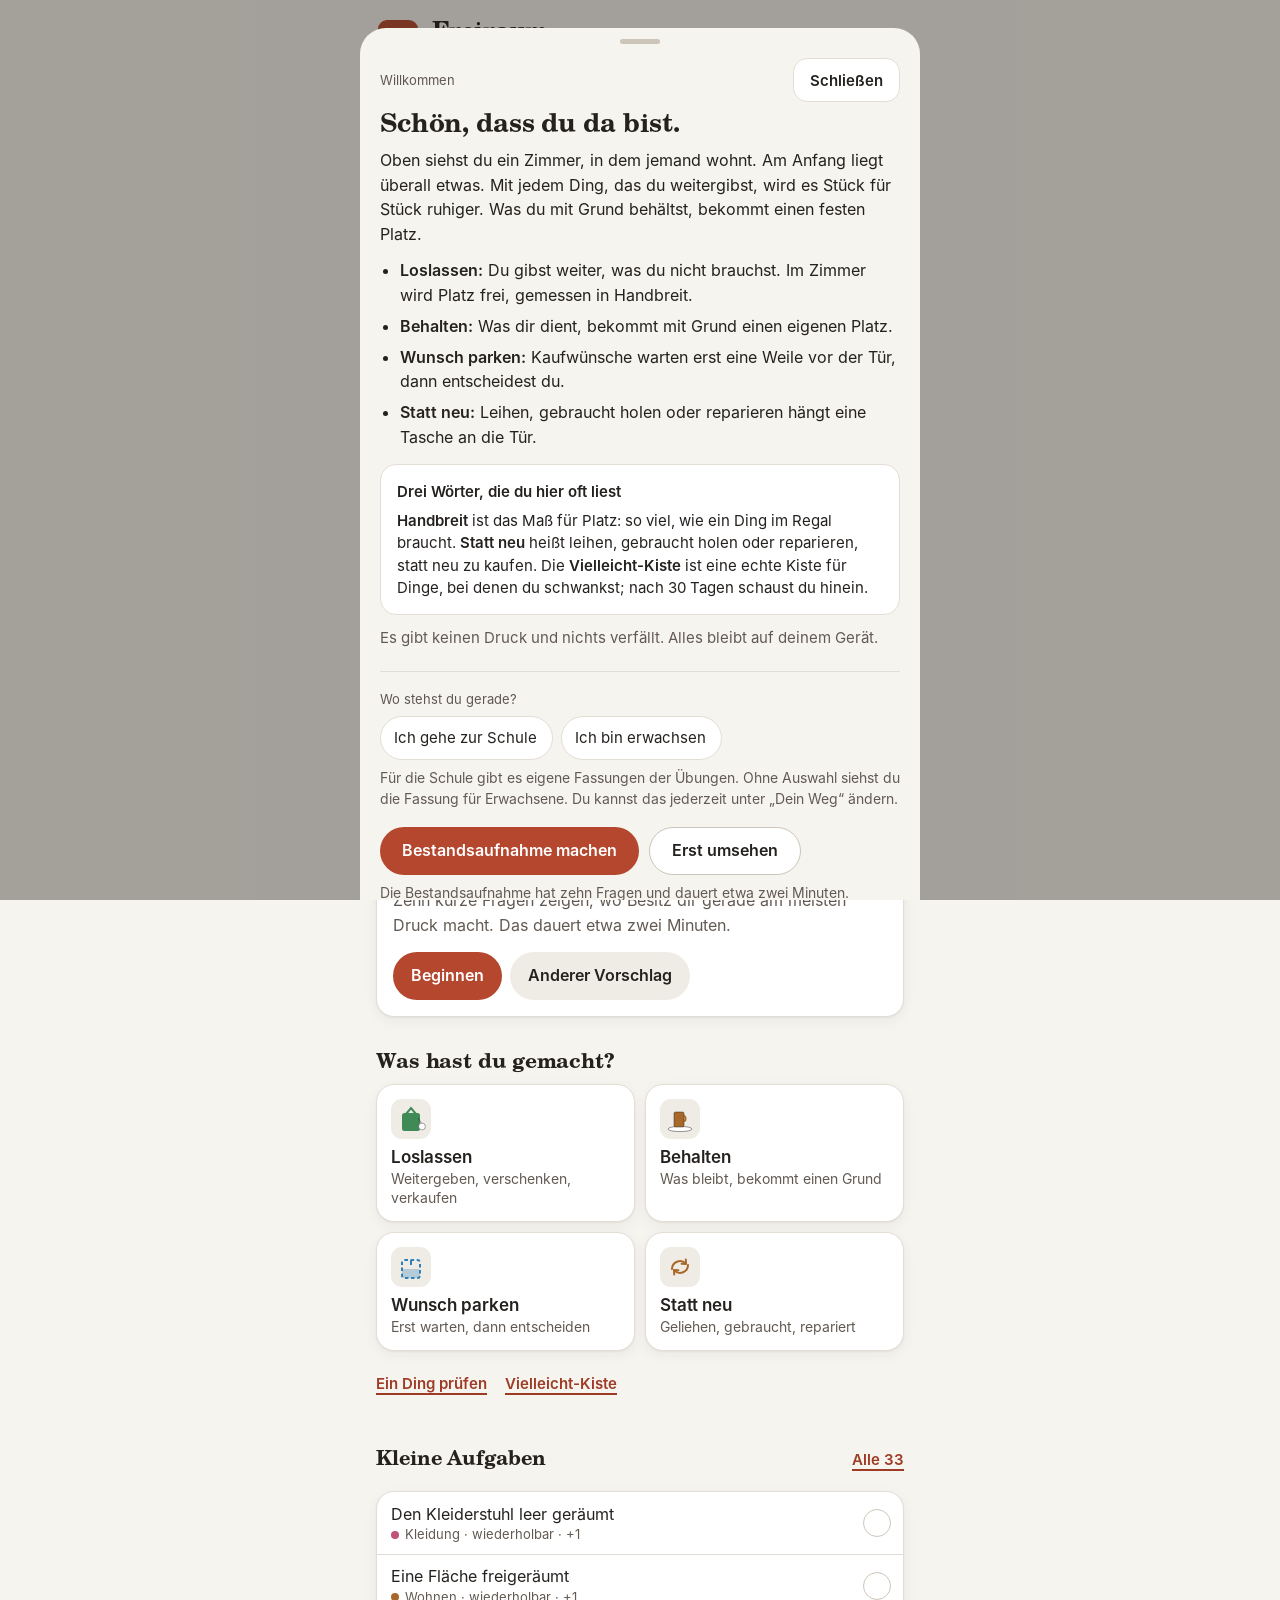
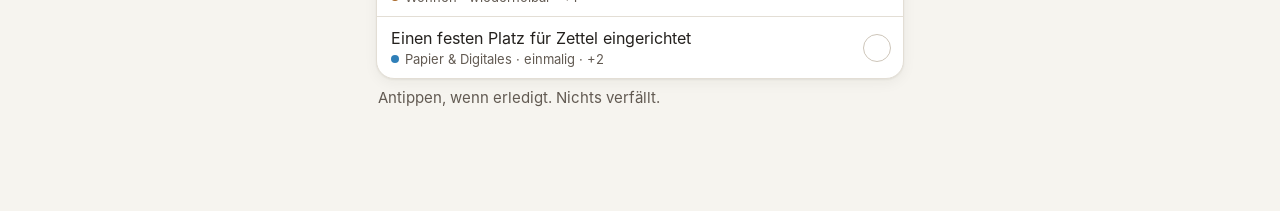
==== index.html @ 57ff7620 "Antippbare Stellen im Zimmer mit konkretem Schritt; ehrlichere Meldungen Datenlage geprüft (Gamifica" ====
<!doctype html>
<html lang="de">
<head>
<meta charset="utf-8">
<meta name="viewport" content="width=device-width,initial-scale=1,viewport-fit=cover">
<title>Freiraum – Entscheiden, was bleibt</title>
<meta name="description" content="Entscheiden, was bleibt: Freiraum hilft Stück für Stück beim Loslassen, Warten und bewussten Behalten. Mit Wissen aus der Forschung, ohne Konto, alles bleibt auf deinem Gerät.">
<meta name="author" content="Carlo Maximilian Engeländer">
<meta name="copyright" content="© Carlo Maximilian Engeländer. Alle Rechte vorbehalten.">
<meta name="theme-color" media="(prefers-color-scheme: light)" content="#F6F4EF">
<meta name="theme-color" media="(prefers-color-scheme: dark)" content="#24201F">
<meta name="apple-mobile-web-app-capable" content="yes">
<meta name="mobile-web-app-capable" content="yes">
<meta name="apple-mobile-web-app-status-bar-style" content="default">
<meta name="apple-mobile-web-app-title" content="Freiraum">
<link rel="manifest" href="manifest.json">
<link rel="icon" href="icon-192.png">
<link rel="apple-touch-icon" href="apple-touch-icon.png">
<meta property="og:title" content="Freiraum">
<meta property="og:description" content="Entscheiden, was bleibt: Freiraum hilft Stück für Stück beim Loslassen, Warten und bewussten Behalten. Mit Wissen aus der Forschung, ohne Konto, alles bleibt auf deinem Gerät.">
<meta property="og:image" content="icon-512.png">
<meta property="og:type" content="website">
</head>
<body>
<style>@font-face{font-family:'TeX Gyre Schola';src:url([data-uri]) format('woff');font-style:normal;font-weight:700;font-display:swap}
@font-face{font-family:'Inter';src:url([data-uri]) format('woff');font-style:normal;font-weight:400;font-display:swap}
@font-face{font-family:'Inter';src:url([data-uri]) format('woff');font-style:normal;font-weight:600;font-display:swap}
/* ===== Freiraum: Gestaltungssystem „Das Zimmer“ =====
   Warmer, heller Grund wie Papier. Eine einzige Leitfarbe: Ziegel. Gelb ist nur Licht.
   Schola (Schulbuch-Antiqua) für Name und Überschriften, Inter für alles andere.
   Dunkel ist ein Abend in warmem Graphit, klar und nicht trüb. */
:root{
  --bg:#F6F4EF; --surface:#FFFFFF; --surface2:#EFECE5; --wall:#EFE9DF;
  --ink:#24211E; --muted:#625A52; --faint:#5F574F; --line:#E3DED5; --line2:#CDC5B9;
  --primary:#B4472E; --on-primary:#FFFFFF; --sel:#F8E8E1; --brand-ink:#9E3B25;
  --sun:#F7C548; --sun-soft:#FBF0D2; --sun-ink:#5C4200;
  --done:#E4F0E6; --done-ink:#245C3A;
  --c-kl:#C2507A; --c-wo:#A8682A; --c-pa:#2F7FB8; --c-er:#7C5BC2; --c-ko:#3F8A57;
  --logo-a:#FFF4E6; --logo-b:#F7C548;
  --ok:#245C3A; --err:#A3231B; --scrim:rgba(30,24,20,.38); --err-soft:#FBE9E7; --toast:#24211E; --on-toast:#F6F4EF;
  --shadow:0 1px 2px rgba(40,30,20,.06),0 4px 14px rgba(40,30,20,.05);
  --r-s:12px; --r-m:18px; --r-l:26px;
  --f-head:"TeX Gyre Schola",Georgia,"Times New Roman",serif;
  --f-ui:"Inter",system-ui,-apple-system,"Segoe UI",sans-serif;
  --safe-b:env(safe-area-inset-bottom,0px); --safe-t:env(safe-area-inset-top,0px);
  color-scheme:light;
}
@media (prefers-color-scheme: dark){ :root:not([data-theme="light"]){
  --bg:#24201F; --surface:#2F2A28; --surface2:#3A3431; --wall:#3B3431;
  --ink:#F3EDE4; --muted:#BDB2A6; --faint:#B5AA9E; --line:#433C38; --line2:#5C534D;
  --primary:#E8826A; --on-primary:#24201F; --sel:#4A322B; --brand-ink:#F2A08A;
  --sun:#F2C463; --sun-soft:#463C27; --sun-ink:#FFE2A8;
  --done:#2E4636; --done-ink:#C2EDD0;
  --c-kl:#EE8BAE; --c-wo:#E0A262; --c-pa:#79B6E6; --c-er:#B39AF0; --c-ko:#7CC38F;
  --ok:#A3E0B8; --err:#FFA59B; --err-soft:#4A3230; --scrim:rgba(0,0,0,.5); --toast:#F3EDE4; --on-toast:#24201F;
  --shadow:0 1px 2px rgba(0,0,0,.25);
  color-scheme:dark;
}}
:root[data-theme="dark"]{
  --bg:#24201F; --surface:#2F2A28; --surface2:#3A3431; --wall:#3B3431;
  --ink:#F3EDE4; --muted:#BDB2A6; --faint:#B5AA9E; --line:#433C38; --line2:#5C534D;
  --primary:#E8826A; --on-primary:#24201F; --sel:#4A322B; --brand-ink:#F2A08A;
  --sun:#F2C463; --sun-soft:#463C27; --sun-ink:#FFE2A8;
  --done:#2E4636; --done-ink:#C2EDD0;
  --c-kl:#EE8BAE; --c-wo:#E0A262; --c-pa:#79B6E6; --c-er:#B39AF0; --c-ko:#7CC38F;
  --ok:#A3E0B8; --err:#FFA59B; --err-soft:#4A3230; --scrim:rgba(0,0,0,.5); --toast:#F3EDE4; --on-toast:#24201F;
  --shadow:0 1px 2px rgba(0,0,0,.25);
  color-scheme:dark;
}
*{box-sizing:border-box}
html{background:var(--bg);-webkit-text-size-adjust:100%;text-size-adjust:100%}
body{margin:0;color:var(--ink);font:400 16px/1.55 var(--f-ui);background:var(--bg);min-height:100vh;
  -webkit-font-smoothing:antialiased;-webkit-tap-highlight-color:transparent}
button,input,textarea,select{font:inherit;color:inherit}
button{background:none;border:0;padding:0;cursor:pointer;text-align:inherit}
a{color:inherit}
:focus-visible{outline:2px solid var(--primary);outline-offset:3px;border-radius:6px}
.sr{position:absolute;width:1px;height:1px;overflow:hidden;clip:rect(0 0 0 0);white-space:nowrap}
#app{max-width:560px;margin:0 auto;padding:calc(var(--safe-t) + 10px) 16px calc(100px + var(--safe-b));overflow-x:clip}

/* Kopf */
.top{display:flex;align-items:center;gap:12px;min-height:60px}
.logo{width:44px;height:44px;display:grid;place-items:center;border-radius:12px;flex:none}
.logo svg{width:40px;height:40px;overflow:visible}
.logo .lg-bg{fill:var(--primary)}
:root[data-dark="1"] .logo .lg-bg{fill:#B4472E}
.logo .lg-a{fill:var(--logo-a)}
.logo .lg-b{fill:var(--logo-b)}
.logo .lg-lean{transform-origin:362px 380px;transform-box:view-box}
.logo.spin .lg-lean{animation:lean .9s cubic-bezier(.2,.8,.2,1)}
@keyframes lean{0%{transform:rotate(14deg)}55%{transform:rotate(-3deg)}100%{transform:none}}
.brand{display:flex;flex-direction:column;line-height:1.1;min-width:0;flex:1}
.wm{font:700 24px/1.05 var(--f-head);letter-spacing:-.01em}
.sub{font:400 14px/1.25 var(--f-ui);color:var(--muted);margin-top:3px}
.ibtn{width:44px;height:44px;display:grid;place-items:center;border-radius:22px;flex:none;color:var(--muted)}
.ibtn svg{width:22px;height:22px;fill:none;stroke:currentColor;stroke-width:1.8;stroke-linecap:round;stroke-linejoin:round}
.ibtn:active{background:var(--surface2)}

/* Reiter */
.tabs{position:fixed;left:50%;transform:translateX(-50%);bottom:0;width:100%;max-width:560px;z-index:20;
  display:grid;grid-template-columns:repeat(4,1fr);padding:6px 10px calc(8px + var(--safe-b));
  background:color-mix(in srgb,var(--bg) 96%,transparent);border-top:1px solid var(--line);
  -webkit-backdrop-filter:blur(14px);backdrop-filter:blur(14px)}
.tab{display:flex;flex-direction:column;align-items:center;gap:3px;padding:6px 0 6px;min-height:54px;border-radius:14px;color:var(--muted);font:400 12px/1.2 var(--f-ui)}
.tab svg{width:24px;height:24px;fill:none;stroke:currentColor;stroke-width:1.7;stroke-linecap:round;stroke-linejoin:round}
.tab svg .f{fill:none;stroke:none}
.tab[aria-current="page"]{color:var(--brand-ink);font-weight:600}
.tab[aria-current="page"] svg .f{fill:var(--sun-soft)}
.tab:active{background:var(--surface2)}
.tabdot{display:none}

/* Typografie */
h1,h2,h3{font-family:var(--f-head);font-weight:700;margin:0;letter-spacing:-.005em}
h2{font-size:24px;line-height:1.2}
h3{font-size:19px;line-height:1.25}
p{margin:0 0 .7em}
b,strong{font-weight:600}
.lead{font-size:18px}
.meta{font:400 13px/1.4 var(--f-ui);color:var(--faint)}
.tab-h{margin-top:12px}
.muted{color:var(--muted)}
.small{font-size:15px;line-height:1.5}
.ui{font-family:var(--f-ui)}
.sec{margin:32px 0 0}
.sec>h2{margin-bottom:12px;font-size:20px}
.sec-h{display:flex;align-items:baseline;justify-content:space-between;gap:12px;margin-bottom:10px}
.sec-h h2{font-size:20px}
.sep{height:1px;border:0;background:var(--line);margin:22px 0 18px}

/* Hauptbild */
.stage{position:relative;margin:6px 0 0;border-radius:20px;overflow:hidden;background:var(--wall)}
.stage canvas{display:block;width:100%;touch-action:manipulation}
.stage .img-hit{position:absolute;inset:0;border-radius:0}
.ding-hit{position:absolute;transform:translate(-50%,-50%);border-radius:50%}
.ding-hit:focus-visible{outline:2px solid var(--primary);outline-offset:-2px}
.zone-hit{position:absolute;width:44px;height:44px;transform:translate(-50%,-50%);border-radius:50%;-webkit-tap-highlight-color:transparent}
.zone-hit:focus-visible{outline:2px dashed var(--primary);outline-offset:-2px}
.zone-hit:active{background:rgba(180,71,46,.12)}
.zone-hit.zeig::after{content:"";position:absolute;inset:9px;border-radius:50%;border:2px dashed var(--primary);background:rgba(255,255,255,.28);pointer-events:none}
.box.zs{margin-top:10px;padding:10px 14px}
.zw{margin:8px 0 0}
.note.zb{margin-top:8px}
.opts.drei{display:grid;grid-template-columns:repeat(3,1fr);gap:6px;margin-top:8px}
.opts.drei .opt{min-height:52px;padding:6px 6px;justify-content:center;text-align:center;font-size:14.5px;line-height:1.2;hyphens:auto}
.opts.drei .opt span{width:100%;overflow-wrap:anywhere}
@media (max-width:360px){.opts.drei .opt{font-size:13.5px;padding:6px 4px}}
details.mehr{margin-top:6px;border-bottom:0}
details.mehr>summary{font-size:15px}
.zhint{position:absolute;right:8px;top:6px;margin:0;max-width:calc(100% - 24px);width:max-content;padding:4px 10px;border-radius:999px;background:var(--surface);color:var(--ink);font:500 12px/1.25 var(--f-ui);box-shadow:0 1px 4px rgba(0,0,0,.14);pointer-events:none;text-align:center}
.zliste{margin:4px 0 0}
.zliste>summary{min-height:44px}
.opts.drei{margin-top:10px}
canvas.zcrop{display:block;width:100%;height:100px;margin-top:10px;border-radius:14px;background:var(--wall)}
.legende{display:flex;gap:6px 16px;flex-wrap:wrap;margin:10px 2px 0;font:400 14px/1.35 var(--f-ui);color:var(--muted)}
.legende span{display:inline-flex;align-items:center;gap:6px}
.legende svg{width:16px;height:16px;flex:none}

/* Stufe */
.stufe{display:block;width:100%;margin:18px 0 0;text-align:left}
.stufe-kopf{display:flex;align-items:flex-end;gap:10px}
.stufe-n{flex:1;min-width:0}
.stufe-n small{display:block;font:400 13px/1.3 var(--f-ui);color:var(--muted);margin-bottom:2px}
.stufe-n b{display:block;font:700 23px/1.12 var(--f-head);letter-spacing:-.005em}
.weite{font:400 14px/1 var(--f-ui);color:var(--ink);background:var(--sun-soft);padding:9px 14px;border-radius:20px;display:inline-flex;align-items:baseline;gap:5px;white-space:nowrap}
.weite b{font:600 18px/1 var(--f-ui);font-variant-numeric:tabular-nums}
.raster{display:grid;grid-template-columns:repeat(10,1fr);gap:5px;margin:12px 0 0}
.raster i{height:8px;border-radius:4px;background:var(--line)}
.raster i.v{background:var(--primary)}
.raster i.j{background:linear-gradient(90deg,var(--primary) var(--p),var(--line) var(--p))}
.stufe-p{font-size:16px;line-height:1.45;color:var(--muted);margin:10px 0 0}
.stufe-p b{color:var(--ink)}

/* Nächster Schritt */
.next{margin:20px 0 0;padding:16px 16px 16px;border-radius:var(--r-m);background:var(--surface);border:1px solid var(--line);box-shadow:var(--shadow)}
.next-h{font:600 13px/1.35 var(--f-ui);color:var(--brand-ink);margin-bottom:6px;display:flex;align-items:center;gap:6px;letter-spacing:.2px}
.next-h .mark{width:14px;height:14px;flex:none}
.next h3{font-size:20px;line-height:1.22;margin-bottom:6px}
.next p{font-size:16px;color:var(--muted);margin-bottom:14px}
.next-b{display:flex;flex-wrap:wrap;gap:8px}
.next-b .btn{padding:0 18px}
.next-b .btn small{font-weight:400;font-size:15px;opacity:.9;margin-left:2px}

/* Handlungen */
.acts-h{font-size:21px;margin:30px 0 0}
.acts-h+.acts{margin-top:12px}
.acts{display:grid;grid-template-columns:1fr 1fr;gap:10px;margin-top:14px}
.tile{position:relative;overflow:hidden;min-height:118px;padding:14px 14px 13px;border-radius:var(--r-m);background:var(--surface);border:1px solid var(--line);box-shadow:var(--shadow);display:flex;flex-direction:column;align-items:flex-start;gap:8px;text-align:left}
.tile svg{width:40px;height:40px;flex:none}
.tile svg:not(.fx){padding:8px;border-radius:11px;background:var(--surface2);fill:none;stroke:var(--ink);stroke-width:1.6;stroke-linecap:round;stroke-linejoin:round}
.tile b{display:block;font:600 17px/1.2 var(--f-ui)}
.tile span{display:block;margin-top:3px;font:400 14px/1.35 var(--f-ui);color:var(--muted)}
.tile:active:not(.nopress){filter:brightness(.97)}
.links{display:flex;flex-wrap:wrap;gap:4px 18px;margin-top:10px}
.lnk{font:600 15px/1.3 var(--f-ui);color:var(--brand-ink);text-decoration:underline;text-decoration-thickness:1.5px;text-underline-offset:4px;min-height:44px;display:inline-flex;align-items:center}
.lnk:active{opacity:.6}

/* Karten und Zeilen */
.card{display:block;width:100%;position:relative;overflow:hidden;padding:16px 16px 14px;border-radius:var(--r-m);background:var(--surface);border:1px solid var(--line);box-shadow:var(--shadow)}
.card+.card{margin-top:10px}
.card .meta{display:flex;gap:8px;align-items:center;flex-wrap:wrap;margin-bottom:6px}
.card h3{font-size:18px}
.card p{margin:6px 0 0;color:var(--muted);font-size:16px}
.card:active:not(.nopress){filter:brightness(.97)}
.dot{width:9px;height:9px;border-radius:50%;display:inline-block;flex:none;background:var(--faint)}
.dot.kl{background:var(--c-kl)}.dot.wo{background:var(--c-wo)}.dot.pa{background:var(--c-pa)}.dot.er{background:var(--c-er)}.dot.ko{background:var(--c-ko)}
.list{border-top:1px solid var(--line)}
.row{display:flex;align-items:center;gap:12px;width:100%;min-height:56px;padding:10px 2px;border-bottom:1px solid var(--line);position:relative}
.row:active,.row.pressed{background:var(--surface2)}
.row .t{flex:1;min-width:0}
.row .t b{display:block;font:600 16px/1.35 var(--f-ui)}
.row .t span{display:block;font:400 13px/1.35 var(--f-ui);color:var(--faint);margin-top:2px}
.row .chev{width:16px;height:16px;flex:none;fill:none;stroke:var(--faint);stroke-width:1.6}
.row.read .t b{font-weight:400;color:var(--muted)}
.ev{display:inline-flex;gap:2px;align-items:center}
.ev i{width:6px;height:6px;border-radius:50%;border:1px solid var(--faint)}
.ev i.on{background:var(--faint)}
.tag{font:600 12px/1 var(--f-ui);padding:5px 8px;border-radius:7px;background:var(--surface2);color:var(--muted)}
.tag.myth{background:transparent;border:1px solid var(--line2)}

/* Knöpfe */
.btn{position:relative;overflow:hidden;display:inline-flex;align-items:center;justify-content:center;gap:6px;min-height:48px;padding:0 22px;border-radius:24px;
  font:600 16px/1.2 var(--f-ui);background:var(--primary);color:var(--on-primary)}
.btn.sec2{background:var(--surface);color:var(--ink);border:1.5px solid var(--line2)}
.btn.quiet{background:var(--surface2);color:var(--ink)}
.btn.wide{width:100%}
.btn:disabled{opacity:.4;cursor:default}
.btn:active:not(:disabled):not(.nopress){filter:brightness(.92)}
.btns{display:flex;flex-wrap:wrap;gap:10px;margin-top:18px}
.btns.fuss{position:sticky;bottom:calc(-28px - var(--safe-b));z-index:3;margin:20px -20px 0;padding:14px 20px calc(18px + var(--safe-b));background:linear-gradient(to bottom,transparent,var(--bg) 18px)}
.btns.fuss .btn{flex:1;min-height:52px;font-size:17px;border-radius:26px}
.rip{position:absolute;border-radius:50%;background:currentColor;opacity:.16;pointer-events:none;transform:scale(.2);animation:rip .6s ease-out forwards;z-index:1}
@keyframes rip{to{transform:scale(1);opacity:0}}

/* Auswahl: hell gefüllt, klare Kante in der Hauptfarbe */
.chips{display:flex;flex-wrap:wrap;gap:8px}
.chip{position:relative;overflow:hidden;min-height:44px;padding:0 15px 0 13px;border-radius:22px;border:1.5px solid var(--line);font:400 15px/1.2 var(--f-ui);display:inline-flex;align-items:center;gap:8px;background:var(--surface)}
.chip .dot{width:10px;height:10px}
.chip.on,.opt.on,.scale>button.on,.ans.on{border-color:var(--primary);box-shadow:inset 0 0 0 1px var(--primary);color:var(--ink);font-weight:600}
.chip.on::before,.opt.on::before,.scale>button.on::before,.ans.on::before{content:"";position:absolute;inset:0;border-radius:inherit;background:var(--sel);pointer-events:none}

.chipx{min-height:44px;padding:0 13px;border-radius:999px;font:400 14px/1.2 var(--f-ui);border:1.5px solid var(--line);background:var(--surface);display:inline-flex;align-items:center;gap:6px;position:relative}
.chipx.on{border-color:var(--primary);background:var(--sel);font-weight:600}
.chipx .dot{width:8px;height:8px}
.nowrap{white-space:nowrap;flex:none}
/* Fester Einstieg: 10 Minuten */
.zehn{display:flex;align-items:center;gap:12px;width:100%;min-height:56px;margin:14px 0 0;padding:8px 12px 8px 12px;border-radius:var(--r-m);background:var(--sun-soft);text-align:left}
.zehn svg:first-child{width:28px;height:28px;flex:none;fill:none;stroke:var(--sun-ink);stroke-width:1.7;stroke-linecap:round;stroke-linejoin:round}
.zehn span{flex:1;min-width:0}
.zehn b{display:block;font:600 16px/1.25 var(--f-ui);color:var(--ink)}
.zehn small{display:block;font:400 13px/1.3 var(--f-ui);color:var(--muted)}
.zehn .chev{width:16px;height:16px;flex:none;fill:none;stroke:var(--muted);stroke-width:1.6}
.zehn:active{filter:brightness(.96)}
/* Figurenwahl beim Behalten */
.mot-g{display:grid;grid-template-columns:repeat(auto-fill,minmax(70px,1fr));gap:6px}
.mot-b{position:relative;display:flex;flex-direction:column;align-items:center;gap:0;min-height:72px;padding:4px 2px 5px;border-radius:12px;border:1.5px solid var(--line);background:var(--surface);text-align:center}
.mot-b canvas{width:40px;height:40px;display:block}
.mot-b small{font:400 12px/1.15 var(--f-ui);color:var(--muted);-webkit-hyphens:manual;hyphens:manual;max-width:100%}
.mot-b.on{border-color:var(--primary);box-shadow:inset 0 0 0 1px var(--primary);background:var(--sel)}
.mot-b.on small{color:var(--ink);font-weight:600}
.mot-d summary{font-size:15px}
.chipx::after{content:"";position:absolute;inset:-3px 0}
.opts{display:flex;flex-direction:column;gap:8px}
.opt,.ans{position:relative;overflow:hidden;width:100%;min-height:52px;padding:12px 16px;border-radius:14px;border:1.5px solid var(--line);background:var(--surface);font:400 16px/1.35 var(--f-ui);display:flex;align-items:center;gap:10px;text-align:left}
.opt small{display:block;font-weight:400;font-size:13.5px;color:var(--muted);margin-top:2px}
.groesse{display:grid;grid-template-columns:repeat(4,minmax(0,1fr));gap:6px}
.groesse .opt{flex-direction:column;align-items:center;justify-content:center;gap:2px;min-height:78px;padding:8px 2px;text-align:center;color:var(--muted)}
.groesse .opt svg{width:30px;height:24px;flex:none}
.groesse .opt.on{color:var(--primary)}
.groesse .opt b{font:600 14px/1.2 var(--f-ui);color:var(--ink)}
.groesse .opt small{font-size:12px;line-height:1.2;margin:0;color:var(--muted)}
@media (max-width:359px){ .groesse{grid-template-columns:repeat(2,minmax(0,1fr))} .groesse .opt{min-height:70px} .groesse .opt small{font-size:13px} }
.wohin{display:grid;grid-template-columns:repeat(3,minmax(0,1fr));gap:6px}
.wohin .chip{flex-direction:column;justify-content:center;gap:3px;min-height:62px;border-radius:14px;padding:6px 4px;font-size:15px;font-weight:500}
.wohin .chip svg{width:22px;height:22px;fill:none;stroke:currentColor;stroke-width:1.6;stroke-linecap:round;stroke-linejoin:round;flex:none}
.note.hl{padding:10px 12px;border-radius:12px;background:var(--surface2);color:var(--ink)}
.uhr{display:flex;flex-direction:column;align-items:center;gap:6px;margin:16px 0 4px;padding:18px 12px;border-radius:var(--r-m);background:var(--surface);border:1px solid var(--line);text-align:center}
.uhr b{font:700 52px/1 var(--f-head);font-variant-numeric:tabular-nums;letter-spacing:.02em}
.uhr span{font-size:15px;color:var(--muted)}
.ans.ok{border-color:var(--ok);box-shadow:inset 0 0 0 1px var(--ok);color:var(--ink)}
.ans.ok::before{content:"";position:absolute;inset:0;border-radius:inherit;background:var(--done) !important;z-index:-1;pointer-events:none}
.ans.no{border-color:var(--err);box-shadow:inset 0 0 0 1px var(--err)}
.ans.no::before{background:var(--err-soft) !important}
.ans:disabled{cursor:default}
@property --fr{syntax:"<percentage>";inherits:false;initial-value:150%}
.fill-in::before{-webkit-mask:radial-gradient(circle at var(--fx,50%) var(--fy,50%),#000 var(--fr),transparent calc(var(--fr) + 1%));mask:radial-gradient(circle at var(--fx,50%) var(--fy,50%),#000 var(--fr),transparent calc(var(--fr) + 1%));animation:fillin .45s ease-out}
@keyframes fillin{from{--fr:0%}to{--fr:150%}}
.scale{display:flex;gap:6px}
.scale>button{position:relative;overflow:hidden;flex:1;min-height:48px;border-radius:14px;border:1.5px solid var(--line);background:var(--surface);font:600 16px/1 var(--f-ui);display:grid;place-items:center;text-align:center}
.scale-l{display:flex;justify-content:space-between;font:400 12.5px/1.3 var(--f-ui);color:var(--faint);margin-top:6px}
.shake{animation:shake .32s ease}
@keyframes shake{25%{transform:translateX(-4px)}50%{transform:translateX(4px)}75%{transform:translateX(-2px)}}
.nopress{filter:none !important}

/* Schalter */
.set{display:flex;align-items:center;justify-content:space-between;gap:14px;min-height:56px;border-bottom:1px solid var(--line);padding:8px 0}
.set b{font:600 16px/1.3 var(--f-ui)}
.set span{display:block;font:400 13px/1.35 var(--f-ui);color:var(--faint)}
/* Schalter: sichtbar 52×32, Tippfläche 56×44 */
.switch{position:relative;width:56px;height:44px;flex:none;background:none}
.switch::after{content:"";position:absolute;left:2px;top:6px;width:52px;height:32px;border-radius:999px;background:var(--line2);transition:background .2s}
.switch::before{content:"";position:absolute;z-index:1;left:5px;top:9px;width:26px;height:26px;border-radius:999px;background:#FFFFFF;box-shadow:0 1px 2px rgba(0,0,0,.25);transition:transform .22s,width .15s}
.switch[aria-checked="true"]::after{background:var(--primary)}
.switch[aria-checked="true"]::before{transform:translateX(20px)}
.switch:active::before{width:32px}
.switch[aria-checked="true"]:active::before{transform:translateX(14px)}

/* Felder */
.fld{display:block;margin:18px 0 0}
.fld>span{display:block;font:600 15px/1.3 var(--f-ui);color:var(--ink);margin-bottom:8px}
.inp{width:100%;min-height:52px;padding:13px 16px;border-radius:14px;border:1.5px solid var(--line);background:var(--surface);font:400 16px/1.4 var(--f-ui)}
.inp::placeholder{color:var(--muted)}
textarea.inp{min-height:84px;resize:vertical}
.inp:focus{outline:2px solid var(--primary);outline-offset:1px}
.note{font:400 14px/1.45 var(--f-ui);color:var(--muted);margin-top:8px}
.box{padding:14px 16px;border-radius:16px;background:var(--surface);border:1.5px solid var(--line);margin-top:14px}
.box b{font-family:var(--f-ui);font-weight:600;font-size:15px}

/* Blätter */
.layer{position:fixed;inset:0;z-index:40}
.layer[hidden]{display:none}
.scrim{position:absolute;inset:0;background:var(--scrim);animation:fade .25s}
.sheet{position:absolute;left:50%;bottom:0;width:100%;max-width:560px;max-height:calc(100% - 28px - var(--safe-t));transform:translateX(-50%);
  background:var(--bg);border-radius:var(--r-l) var(--r-l) 0 0;display:flex;flex-direction:column;animation:up .32s cubic-bezier(.2,.8,.2,1)}
.sheet.drag{transition:none}
.grip{height:26px;display:grid;place-items:center;flex:none;cursor:grab;touch-action:none}
.grip i{width:40px;height:5px;border-radius:3px;background:var(--line2)}
.sheet-in{overflow-y:auto;overscroll-behavior:contain;padding:4px 20px calc(28px + var(--safe-b));-webkit-overflow-scrolling:touch}
.sh-top{display:flex;justify-content:space-between;align-items:center;gap:10px;margin-bottom:6px}
.sh-close{min-height:44px;padding:0 16px;border-radius:14px;background:var(--surface);border:1.5px solid var(--line);font:600 15px/1 var(--f-ui);flex:none}
.sh-close:active{filter:brightness(.95)}
.sheet h2{margin:2px 0 10px;font-size:26px;line-height:1.15}
.prog{display:flex;gap:4px;margin:2px 0 14px}
.prog i{flex:1;height:4px;border-radius:2px;background:var(--line)}
.prog i.on{background:var(--primary)}
@keyframes up{from{transform:translate(-50%,100%)}}
@keyframes fade{from{opacity:0}}
.sheet.out{transform:translate(-50%,100%);transition:transform .25s ease-in}

/* Meldung */
.toast{position:fixed;left:50%;bottom:calc(84px + var(--safe-b));transform:translate(-50%,20px);z-index:60;width:calc(100% - 32px);max-width:528px;
  background:var(--toast);color:var(--on-toast);border-radius:16px;padding:6px 6px 6px 16px;display:flex;align-items:center;gap:10px;min-height:52px;
  font:400 15px/1.35 var(--f-ui);opacity:0;pointer-events:none;transition:opacity .2s,transform .2s}
.toast.show{opacity:1;transform:translate(-50%,0);pointer-events:auto}
.toast.up{bottom:auto;top:calc(10px + var(--safe-t));transform:translate(-50%,-20px)}
.toast.up.show{transform:translate(-50%,0)}
.toast .tx{flex:1}
.toast button{min-height:44px;padding:0 14px;border-radius:10px;font:600 15px/1 var(--f-ui);text-decoration:underline;text-underline-offset:3px}
.toast svg{width:20px;height:20px;flex:none;fill:none;stroke:var(--sun);stroke-width:2.4;stroke-linecap:round;stroke-linejoin:round}
:root[data-dark="1"] .toast svg{stroke:#2E6B42}
.toast svg path{stroke-dasharray:24;stroke-dashoffset:24;animation:draw .45s .1s ease-out forwards}
@keyframes draw{to{stroke-dashoffset:0}}

/* Bilanz */
.nums{display:grid;grid-template-columns:1fr 1fr;gap:10px}
.num{position:relative;overflow:hidden;padding:14px 14px 12px;border-radius:var(--r-m);background:var(--surface);border:1.5px solid var(--line);text-align:left;min-height:96px}
.num b{display:block;font:600 28px/1.1 var(--f-ui);font-variant-numeric:lining-nums tabular-nums}
.num b.gold{color:var(--sun-ink);display:inline-block;background:var(--sun-soft);padding:2px 10px 0;border-radius:10px}
.num span{display:block;font:400 13.5px/1.35 var(--f-ui);color:var(--muted);margin-top:6px}
.wege{display:grid;gap:2px}
.weg{display:grid;grid-template-columns:minmax(0,1fr) auto;align-items:center;gap:12px;min-height:52px;border-bottom:1px solid var(--line);padding:6px 0;width:100%}
.weg .st{display:flex;gap:5px}
.weg .st i{width:22px;height:10px;border-radius:3px;border:1.5px solid var(--line2)}
.weg .st i.on{background:var(--primary);border-color:var(--primary)}
.weg b{font:600 16px/1.3 var(--f-ui);display:flex;align-items:center;gap:8px}
.stufen li{display:flex;gap:12px;padding:10px 0;border-bottom:1px solid var(--line)}
.stufen{list-style:none;margin:0;padding:0}
.stufen li .w{font:600 13px/1.7 var(--f-ui);color:var(--faint);width:44px;flex:none;font-variant-numeric:tabular-nums}
.stufen li b{display:block;font:700 17px/1.3 var(--f-head)}
.stufen li span{display:block;font-size:15px;color:var(--muted)}
.stufen li.off b,.stufen li.off span{color:var(--faint)}
.stufen li.cur{background:var(--sun-soft);border-radius:14px;padding:10px 12px;margin:2px -12px;border-bottom-color:transparent}
.stufen li.cur .w{color:var(--sun-ink)}
.stufen li.cur b::after{content:" (jetzt)";font:600 13px var(--f-ui);color:var(--sun-ink)}
.legend{display:grid;gap:12px;margin-top:8px}
.legend div{display:flex;gap:12px;align-items:flex-start}
.legend svg{width:40px;height:40px;flex:none;border-radius:12px;background:var(--wall);border:1px solid var(--line)}
.legend p{margin:0;font-size:16px}
.empty{padding:18px 0;color:var(--muted)}
.src{font:400 13.5px/1.5 var(--f-ui);color:var(--muted);word-break:break-word}
.src a{color:var(--ink)}
blockquote{margin:12px 0;padding:2px 0 2px 14px;border-left:3px solid var(--primary)}
details{border-bottom:1px solid var(--line)}
summary{list-style:none;min-height:52px;display:flex;align-items:center;justify-content:space-between;gap:10px;cursor:pointer;font:600 16px/1.3 var(--f-ui)}
summary::-webkit-details-marker{display:none}
summary::after{content:"";width:9px;height:9px;border-right:1.6px solid var(--faint);border-bottom:1.6px solid var(--faint);transform:rotate(45deg) translateY(-3px);transition:transform .2s}
details[open] summary::after{transform:rotate(225deg)}
summary:active{opacity:.7}
.dn{padding:0 0 12px}
.qcount{font:600 14px/1 var(--f-ui);color:var(--faint)}
ol.steps{padding-left:22px;margin:8px 0}
ol.steps li{margin:4px 0}
.cmp{display:grid;grid-template-columns:1fr 1fr;gap:10px;margin-top:12px}
.cmp div{padding:12px;border-radius:14px;background:var(--surface);border:1.5px solid var(--line)}
.cmp b{display:block;font:600 22px/1.1 var(--f-ui)}
.cmp span{font:400 13px/1.3 var(--f-ui);color:var(--muted)}

/* Bewegung reduziert */
@media (prefers-reduced-motion: reduce){
  *,*::before,*::after{animation:none !important;transition:none !important}
}
label.hap{position:absolute;inset:0;z-index:6;touch-action:manipulation;border-radius:inherit;-webkit-tap-highlight-color:transparent}
label.hap>input{position:absolute;width:1px;height:1px;opacity:0;pointer-events:none;margin:0}
:disabled>label.hap{display:none}

#sh-t:focus{outline:none}

ul.steps{padding-left:20px;margin:8px 0}
ul.steps li{margin:6px 0}
.stat{width:26px;height:26px;border-radius:8px;border:1.5px solid var(--line2);display:grid;place-items:center;flex:none;font:600 13px/1 var(--f-ui);color:var(--faint);margin-top:2px}
.stat.on{background:var(--done-ink);border-color:var(--done-ink);color:var(--done)}
.lnk.inl{display:inline;min-height:0;position:relative}
.lnk.inl::after{content:"";position:absolute;inset:-12px -4px}
.filebtn{cursor:pointer}
.sub-tab .sub{display:none}
.sub-tab .top{min-height:52px}
.num b small{font:400 15px/1 var(--f-ui);color:var(--muted)}
.chip,.opt,.ans,.scale>button{isolation:isolate}
.chip.on::before,.opt.on::before,.scale>button.on::before,.ans.on::before{z-index:-1}

/* Kleine Aufgaben: Liste mit Häkchen rechts */
.aufg-list{background:var(--surface);border:1px solid var(--line);border-radius:var(--r-m);box-shadow:var(--shadow);overflow:hidden}
.aufg{position:relative;overflow:hidden;width:100%;min-height:62px;padding:9px 12px 9px 14px;display:flex;align-items:center;gap:12px;text-align:left;border-top:1px solid var(--line)}
.aufg:first-child{border-top:0}
.aufg-tx{flex:1;min-width:0;display:flex;flex-direction:column;gap:2px}
.aufg-t{font:500 16px/1.3 var(--f-ui);-webkit-hyphens:auto;hyphens:auto;overflow-wrap:break-word}
.aufg-m{font:400 13px/1.3 var(--f-ui);color:var(--muted);display:flex;align-items:center;gap:6px}
.aufg-m .dot{width:8px;height:8px}
.aufg-ok{width:28px;height:28px;border-radius:14px;border:1.5px solid var(--line2);display:grid;place-items:center;flex:none}
.aufg-ok svg{width:15px;height:15px;fill:none;stroke:var(--done);stroke-width:2.6;stroke-linecap:round;stroke-linejoin:round;opacity:0}
.aufg.done{background:var(--done)}
.aufg.done .aufg-ok{background:var(--done-ink);border-color:var(--done-ink)}
.aufg.done .aufg-ok svg{opacity:1}
.aufg.done .aufg-m{color:var(--done-ink)}
.aufg.stamp .aufg-ok svg path{stroke-dasharray:24;stroke-dashoffset:24;animation:draw .45s ease-out forwards}
.aufg.stamp{animation:stamp .5s ease-out}
@keyframes stamp{30%{transform:scale(.985)}}
.aufg:active:not(.nopress){filter:brightness(.97)}
.aufg-fuss{display:flex;align-items:center;justify-content:space-between;gap:10px;margin-top:6px}
.sec>h2{font-size:21px}
</style>
<div id="app">
  <header class="top">
    <button class="logo" id="logo" data-a="logo" aria-label="Zum Zimmer">
      <svg viewBox="0 0 512 512" aria-hidden="true"><rect class="lg-bg" width="512" height="512" rx="116"/><g transform="translate(0 -18)"><rect class="lg-a" x="92" y="120" width="82" height="260" rx="12"/><rect class="lg-bg" x="92" y="246" width="82" height="16"/><rect class="lg-a" x="188" y="170" width="74" height="210" rx="12"/><rect class="lg-bg" x="188" y="320" width="74" height="14"/><g class="lg-lean"><g transform="translate(362 380) rotate(-27) translate(0 -190)"><rect class="lg-b" width="76" height="190" rx="12"/><rect class="lg-bg" y="120" width="76" height="14"/></g></g><rect class="lg-a" x="70" y="372" width="372" height="56" rx="14"/></g></svg>
    </button>
    <div class="brand">
      <span class="wm" id="wm">Freiraum</span>
      <span class="sub" id="sub">Entscheiden, was bleibt</span>
    </div>
    <button class="ibtn" data-a="open" data-v="mehr" aria-label="Mehr: Darstellung, Datensicherung, Teilen">
      <svg viewBox="0 0 24 24" aria-hidden="true"><circle cx="5.5" cy="12" r="1.3" fill="currentColor" stroke="none"/><circle cx="12" cy="12" r="1.3" fill="currentColor" stroke="none"/><circle cx="18.5" cy="12" r="1.3" fill="currentColor" stroke="none"/></svg>
    </button>
  </header>
  <main id="main" tabindex="-1"></main>
  <nav class="tabs" aria-label="Bereiche der App">
    <button class="tab" data-tab="home"><svg viewBox="0 0 24 24" aria-hidden="true"><path d="M3 20h18"/><rect class="f" x="5" y="6" width="4" height="14" rx="1"/><rect x="5" y="6" width="4" height="14" rx="1"/><rect x="12.5" y="7" width="3.6" height="13" rx="1" transform="rotate(-22 12.5 20)"/></svg><span>Zimmer</span></button>
    <button class="tab" data-tab="wissen"><svg viewBox="0 0 24 24" aria-hidden="true"><path class="f" d="M4 5.5C7 4.5 9.5 4.8 12 6.5v13c-2.5-1.7-5-2-8-1z"/><path d="M4 5.5C7 4.5 9.5 4.8 12 6.5c2.5-1.7 5-2 8-1v13c-3-1-5.5-.7-8 1-2.5-1.7-5-2-8-1z"/><path d="M12 6.5v13"/></svg><span>Wissen</span></button>
    <button class="tab" data-tab="ueben"><svg viewBox="0 0 24 24" aria-hidden="true"><rect class="f" x="4" y="4" width="16" height="16" rx="4"/><rect x="4" y="4" width="16" height="16" rx="4"/><path d="M8.5 12.5l2.5 2.5 4.5-5"/></svg><span>Üben</span></button>
    <button class="tab" data-tab="weg"><svg viewBox="0 0 24 24" aria-hidden="true"><path d="M6.2 16.8 8.8 14.2M11.5 13.6l1 .8M15.2 13.6l2.6-5.6"/><circle cx="5" cy="18" r="1.6"/><circle cx="10" cy="13" r="1.6"/><circle cx="14" cy="15" r="1.6"/><circle class="f" cx="19" cy="6" r="2.4"/><circle cx="19" cy="6" r="2.4"/></svg><span>Dein Weg</span></button>
    <i class="tabdot" aria-hidden="true"></i>
  </nav>
</div>
<div class="layer" id="layer" hidden>
  <div class="scrim" data-a="close"></div>
  <section class="sheet" id="sheet" role="dialog" aria-modal="true" aria-labelledby="sh-t">
    <div class="grip" id="grip" aria-hidden="true"><i></i></div>
    <div class="sheet-in" id="sheet-in"></div>
  </section>
</div>
<div class="toast" id="toast" role="status" aria-live="polite"></div>
<div class="sr" id="live" aria-live="polite"></div>
<script>
/* Freiraum – feste Kerndaten. ids ändern sich nie. */
const APPNAME="Freiraum";
const APPSUB="Entscheiden, was bleibt";

const AREAS=[
  {id:"kl",n:"Kleidung",lang:"Kleidung, Schuhe, Taschen"},
  {id:"wo",n:"Wohnen",lang:"Küche, Möbel, Geräte, Werkzeug, Hobby"},
  {id:"pa",n:"Papier & Digitales",lang:"Unterlagen, Bücher, Fotos, Dateien, Apps"},
  {id:"er",n:"Erinnerungen",lang:"Geschenke, Erbstücke, Sammlungen, Andenken"},
  {id:"ko",n:"Kaufen & Teilen",lang:"Wünsche, Einkäufe, Leihen, Erlebnisse"}
];
const AREA=Object.fromEntries(AREAS.map(a=>[a.id,a]));

/* Stufen: benannt nach dem, was im Bild frei wird. Name, Text und Bild sind deckungsgleich.
   Schwellen in Handbreit (Platz, den ein Ding im Regal braucht). */
const STUFEN=[
  {w:0,  n:"Alles da",           x:"Hier wohnt jemand, und alles liegt irgendwo: Tisch, Stuhl, Regal und Boden sind voll."},
  {w:3,  n:"Erste Lücke",        x:"Der Versandkarton und die Versandtüten sind weg."},
  {w:8,  n:"Boden in Sicht",     x:"Ganz vorn liegt nichts mehr, der Teppich ist wieder zu sehen. Weiter hinten steht noch einiges."},
  {w:16, n:"Stuhl frei",         x:"Auf dem Stuhl liegt keine Kleidung mehr, nur die Strickjacke hängt dort. Auch die Socke hängt nicht mehr an der Lampe."},
  {w:28, n:"Tischecke frei",     x:"Die linke Hälfte vom Tisch ist frei. Dort kann man wieder etwas abstellen."},
  {w:45, n:"Regal mit Lücken",   x:"Im Regal liegt nichts mehr quer, zwischen den Büchern sind Lücken. Auch am Boden wird es frei."},
  {w:70, n:"Wand ohne Zettel",   x:"Die losen Zettel sind ab. Das Bild und die Pinnwand bleiben."},
  {w:105,n:"Tisch frei",         x:"Auf dem Tisch stehen Laptop, Lampe, Tasse und was du behältst."},
  {w:150,n:"Boden frei",         x:"Am Boden und unter dem Tisch liegt nichts mehr. Das Licht fällt auf die Dielen."},
  {w:210,n:"Genug",              x:"Ein bewohntes Zimmer mit Platz dazwischen. Was hier steht, hat einen Grund."}
];
/* Ein Schritt im eigenen Zimmer je Stufe: was man jetzt tun kann (Titel, Text, Minuten) */
const SCHRITTE=[
  ["Den Versandkarton vorn","Pack aus, was noch drin ist, und bring den Karton zum Altpapier. Das ist der schnellste sichtbare Schritt.",5],
  ["Die Tüten am Boden","Leere zwei Tüten. Was du brauchst, bekommt einen Platz. Der Rest kommt in eine Tüte zum Weitergeben.",10],
  ["Den Stuhl leer räumen","Was du trägst, kommt in den Schrank oder in die Wäsche. Was du nicht mehr trägst, kommt in eine Tüte für später.",5],
  ["Eine Tischecke freiräumen","Nimm dir die linke Hälfte vom Tisch vor. Was du jeden Tag brauchst, bleibt. Alles andere bekommt einen Platz oder kommt in eine Tüte.",10],
  ["Ein Regalfach als Grenze","Wähle ein Fach. Stell zuerst die Bücher hinein, die du wirklich liest. Was nicht mehr passt, kommt in die Vielleicht-Kiste.",15],
  ["Fünf Zettel von der Wand","Lies jeden Zettel einmal. Erledigtes kommt weg, Wichtiges an die Pinnwand oder als Foto ins Handy.",5],
  ["Den Tisch ganz frei","Räum den Tisch leer und stell nur zurück, was du diese Woche benutzt hast.",15],
  ["Unter dem Tisch","Hol alles unter dem Tisch hervor und entscheide Stück für Stück: behalten, weitergeben, Vielleicht-Kiste.",15],
  ["Eine Ecke am Boden","Such dir eine Ecke, in der noch etwas steht. Zehn Minuten, dann hörst du auf.",10],
  ["Ein Platz für Neues","Wenn etwas Neues kommt: Wo soll es stehen? Hat es keinen Platz, lass es als Wunsch warten.",5]
];

/* Größen beim Loslassen in Handbreit. 5 („Etwas Großes“) gab es in der ersten Fassung, alte Einträge zählen weiter 5. */
const SIZES=[
  {v:1,n:"Ein Ding",x:"ein Buch, ein Pulli, eine Tasse"},
  {v:3,n:"Eine Tüte",x:"mehrere kleine Dinge"},
  {v:6,n:"Ein Karton",x:"eine volle Kiste"},
  {v:10,n:"Ein Möbel",x:"ein Möbel, ein Gerät, ein Fahrrad"}
];
const SIZE_ALT={5:"Etwas Großes"};
const WEGE=[
  {id:"ver",n:"Verschenkt",g:1},
  {id:"spe",n:"Gespendet",g:1},
  {id:"vk", n:"Verkauft",g:1},
  {id:"rec",n:"Recycelt",g:0},
  {id:"mue",n:"Entsorgt",g:0}
];
const WEG=Object.fromEntries(WEGE.map(w=>[w.id,w]));

/* Gründe, ein Ding bewusst zu behalten */
const GRUENDE=[
  {id:"oft",n:"Ich nutze es oft",x:"Ein Ding, das viel gebraucht wird, verdient seinen Platz. Was lange hält und oft benutzt wird, muss nicht neu gekauft werden."},
  {id:"kann",n:"Es macht mich fähig",x:"Werkzeuge, Instrumente und Sportsachen, mit denen du etwas selbst kannst, stärken Selbstständigkeit und Können.",imp:"i45"},
  {id:"sinn",n:"Es trägt Bedeutung",x:"Manche Dinge halten Erinnerungen und Beziehungen fest. Wenige davon können viel geben.",imp:"i33"},
  {id:"gut",n:"Es tut mir gut",x:"Manches freut dich immer wieder, wenn du es siehst oder benutzt. Das ist ein guter Grund."}
];
const GRUND=Object.fromEntries(GRUENDE.map(g=>[g.id,g]));
const MAXKEEP=12;

/* Wartezeiten für Wünsche */
const WAITS=[
  {d:7,n:"7 Tage",x:"für kleinere Dinge"},
  {d:30,n:"30 Tage",x:"die übliche Regel"},
  {d:90,n:"90 Tage",x:"für große Anschaffungen"}
];

/* Belegstufen */
const EV=[
  {n:"Denkanstoß",x:"Eine Idee oder Theorie. Sie ist plausibel, wurde aber nicht direkt geprüft."},
  {n:"Vorläufig",x:"Eine einzelne Studie, eine kleine Stichprobe oder Wiederholungen mit gemischtem Ergebnis."},
  {n:"Solide",x:"Mehrere Studien oder eine große, sorgfältige Studie zeigen dasselbe."},
  {n:"Gut belegt",x:"Metaanalysen oder viele unabhängige Wiederholungen kommen zum selben Ergebnis."}
];

/* Stationen je Bereich. Für Kaufen & Teilen gelten eigene Stationen. */
const STATIONEN={
  std:[
    {n:"Hingeschaut",x:"Du hast den Bereich in der Bestandsaufnahme eingeschätzt oder ein Ding daraus geprüft."},
    {n:"Losgelassen",x:"Du hast drei Dinge oder Tüten aus diesem Bereich weitergegeben. Bei Erinnerungen zählt auch jede bewusste Entscheidung, ob ein Stück bleibt."},
    {n:"Bewusst behalten",x:"Ein Ding aus diesem Bereich steht mit Grund in deinem Raum."},
    {n:"Geübt",x:"Du hast eine Übung aus diesem Bereich durchgezogen."},
    {n:"Nachgehalten",x:"Du hast eine Nachfrage beantwortet oder eine Vielleicht-Kiste aufgelöst."}
  ],
  ko:[
    {n:"Hingeschaut",x:"Du hast den Bereich in der Bestandsaufnahme eingeschätzt oder ein Ding geprüft."},
    {n:"Wunsch geparkt",x:"Du hast einen Kaufwunsch notiert und warten lassen."},
    {n:"Geteilt",x:"Du hast etwas geliehen, getauscht oder geteilt, statt es zu kaufen."},
    {n:"Geübt",x:"Du hast eine Übung aus diesem Bereich durchgezogen."},
    {n:"Gewartet",x:"Ein Wunsch hat seine volle Wartezeit bekommen, und du hast entschieden."}
  ]
};

/* Hilfe, wenn Loslassen oder Kaufen sehr schwer wird */
const HILFE=[
  {n:"Hausarztpraxis",x:"Ein guter erster Schritt. Sie kann an Psychotherapie oder Beratung weitervermitteln."},
  {n:"Suchtberatung",x:"Beratungsstellen helfen auch bei Kaufsucht, kostenlos und vertraulich. Adressen findest du über die Hausarztpraxis oder die Suchthilfe-Verzeichnisse der Länder."},
  {n:"Telefonseelsorge",x:"Wenn Sorgen zu groß werden: 0800 111 0 111, 0800 111 0 222 oder 116 123, kostenlos, rund um die Uhr.",tel:"08001110111"},
  {n:"Nummer gegen Kummer",x:"116 111 für Kinder und Jugendliche, kostenlos.",tel:"116111"},
  {n:"krisenchat.de",x:"Chat-Beratung für Menschen unter 25 Jahren, rund um die Uhr.",u:"https://krisenchat.de"},
  {n:"Schuldnerberatung",x:"Wenn Käufe zu Schulden geführt haben: Verbraucherzentralen und Wohlfahrtsverbände beraten kostenlos oder günstig."}
];

/* Zonen im Bild: antippbare Häufchen mit einem kleinen, konkreten Schritt.
   Ein Angebot, kein Befehl.
   Felder: id (wie in bild.js), n Name in der Liste, t Titel als Frage, x ein Schritt, min Minuten,
   wenn Wenn-dann-Vorschlag, cat Bereich, name Vorbelegung des Namens (die Menge wählt man selbst),
   imp passender Impuls, ueb passende Übung, regel = Erfahrungsregel aus der Aufräumszene (nicht untersucht),
   s Fassung für die Schule. */
const ZONEN=[
  {id:"regal",n:"Bücher und Ordner im Regal",t:"Welche Bücher und Ordner im Regal brauchst du noch?",cat:"pa",name:"Bücher",min:10,
   x:"Nimm fünf Bücher in die Hand. Für jedes ein Satz: gelesen und behalten, noch vor oder weitergeben.",
   wenn:"Wenn ich ein Buch zu Ende gelesen habe, frage ich, wer es als Nächstes lesen möchte.",imp:"i05",ueb:"u29"},
  {id:"regal-quer",n:"Bücher quer im Regal",t:"Was ist mit den Büchern, die quer im Regal liegen?",cat:"pa",name:"Bücher",min:5,
   x:"Nimm die quer liegenden Bücher heraus. Was du liest, kommt in die Reihe. Der Rest kommt auf einen Stapel zum Entscheiden.",
   wenn:"Wenn ein Buch keinen Platz in der Reihe hat, frage ich, ob es bleiben soll."},
  {id:"regal-kisten",n:"Dosen, Kisten und Deko im Regal",t:"Was steckt in den Dosen und Kisten im Regal?",cat:"wo",name:"Kleinkram aus Dosen",min:5,
   x:"Öffne eine einzige Dose oder Kiste. Was du kennst und nutzt, bleibt. Der Rest kommt auf einen Haufen zum Entscheiden.",
   wenn:"Wenn ich nicht weiß, wofür etwas ist, lege ich es in die Vielleicht-Kiste.",ueb:"u33"},
  {id:"regal-oben",n:"Kartons und Plüsch oben auf dem Regal",t:"Was liegt oben auf dem Regal?",cat:"er",name:"Sachen vom Regal oben",min:10,
   x:"Hol einen Karton herunter und schau hinein. Wenn du nicht mehr weißt, was drin ist, ist das schon eine Antwort.",
   wenn:"Wenn ein Karton seit einem Jahr zu ist, schaue ich einmal hinein, bevor er wieder hochkommt.",imp:"i33",
   s:"Hol einen Karton herunter und schau hinein. Entscheide nur über deine eigenen Sachen."},
  {id:"wand",n:"Zettel, Poster und Kalender an der Wand",t:"Welche Zettel an der Wand gelten noch?",cat:"pa",name:"Zettel",min:5,
   x:"Lies jeden Zettel einmal. Erledigtes kommt weg, Wichtiges an die Pinnwand oder als Foto ins Handy.",
   wenn:"Wenn ich einen neuen Zettel aufhänge, nehme ich einen alten ab.",regel:true,aufg:"a32"},
  {id:"pinnwand",n:"Fotos und Zettel an der Pinnwand",t:"Was hängt an der Pinnwand noch aus Gewohnheit?",cat:"er",name:"Fotos und Zettel",min:5,
   x:"Nimm drei Dinge ab. Lass hängen, was dich heute freut oder was du diese Woche brauchst.",
   wenn:"Wenn ein Foto mir viel bedeutet, bekommt es einen Rahmen oder ein Album.",imp:"i07"},
  {id:"fensterbank",n:"Flaschen und Kleinkram auf der Fensterbank",t:"Was steht auf der Fensterbank, das woanders hingehört?",cat:"wo",name:"Flaschen und Kleinkram",min:2,
   x:"Räum die Fensterbank in zwei Minuten leer und stell nur zurück, was du dort sehen willst.",
   wenn:"Wenn ich eine Flasche leer habe, bringe ich sie gleich mit raus."},
  {id:"tisch-papier",n:"Papierstapel, Briefe und Bücher auf dem Tisch",t:"Was liegt im Papierstapel auf dem Tisch?",cat:"pa",name:"Papier",min:10,
   x:"Nimm die obersten zehn Blätter. Drei Stapel: erledigen, ablegen, Altpapier.",
   wenn:"Wenn Post kommt, öffne ich sie gleich am Tisch und entscheide sofort.",aufg:"a15",ueb:"u11"},
  {id:"tisch-tassen",n:"Tassen, Teller und Dosen auf dem Tisch",t:"Wie viele Tassen stehen auf dem Tisch?",cat:"wo",name:"Geschirr",min:2,
   x:"Trag alles Geschirr in die Küche. Das dauert meist keine zwei Minuten.",
   wenn:"Wenn ich vom Tisch aufstehe, nehme ich mein Glas oder meine Tasse mit.",regel:true},
  {id:"tisch-kabel",n:"Kabel, Ladegeräte und Kleinkram auf dem Tisch",t:"Zu welchem Gerät gehört jedes Kabel?",cat:"wo",name:"Kabel und Ladegeräte",min:10,
   x:"Leg alle Kabel nebeneinander. Eins pro Gerät bleibt. Kabel ohne Gerät kommen zur Sammelstelle.",
   wenn:"Wenn ich ein neues Gerät bekomme, frage ich, ob ein altes Kabel noch passt.",imp:"i29"},
  {id:"stuhl",n:"Kleidung auf dem Stuhl und an der Lampe",t:"Was liegt auf dem Stuhl, und was davon trägst du?",cat:"kl",name:"Kleidung vom Stuhl",min:5,
   x:"Häng auf, was du trägst. Was in die Wäsche muss, kommt in den Korb. Was du nicht mehr trägst, kommt in eine Tüte.",
   wenn:"Wenn ich abends etwas ausziehe, hängt es auf oder kommt in den Korb, nicht auf den Stuhl.",aufg:"a31",imp:"i26"},
  {id:"unter-tisch",n:"Kartons und Kabel unter dem Tisch",t:"Was steht unter dem Tisch, das du vergessen hast?",cat:"wo",name:"Sachen unter dem Tisch",min:10,
   x:"Hol alles unter dem Tisch hervor und entscheide Stück für Stück: behalten, weitergeben oder Vielleicht-Kiste.",
   wenn:"Wenn ein Karton leer ist, falte ich ihn gleich zusammen."},
  {id:"waesche",n:"Wäschekorb",t:"Ist das im Wäschekorb Wäsche oder Aufbewahrung?",cat:"kl",name:"Kleidung aus dem Korb",min:5,
   x:"Sortier den Korb in drei Haufen: waschen, zurück in den Schrank, passt nicht mehr.",
   wenn:"Wenn etwas zweimal nicht passt, kommt es in die Tüte zum Weitergeben.",ueb:"u01"},
  {id:"boden-vorn",n:"Kartons und Tüten am Boden",t:"Was ist noch in den Kartons und Tüten am Boden?",cat:"ko",name:"Karton",min:5,
   x:"Pack einen Karton oder eine Tüte aus und bring die Verpackung zum Altpapier. Das ist der schnellste sichtbare Schritt.",
   wenn:"Wenn ein Paket kommt, packe ich es am selben Tag aus.",imp:"i23"},
  {id:"boden-kleidung",n:"Kleidung, Schuhe und Rucksack am Boden",t:"Wem gehören die Kleider und Schuhe am Boden?",cat:"kl",name:"Kleidung und Schuhe",min:5,
   x:"Heb alles auf, was am Boden liegt. Schuhe zur Tür, Kleidung aufhängen oder in den Korb.",
   wenn:"Wenn ich heimkomme, stelle ich die Schuhe gleich an die Tür.",
   s:"Heb deine eigenen Sachen auf. Bei Sachen von anderen fragst du vorher."},
  {id:"spielzeug",n:"Spielzeug und Bälle am Boden",t:"Mit welchem Spielzeug wird noch gespielt?",cat:"er",name:"Spielzeug",min:10,
   x:"Leg alles Spielzeug auf einen Haufen. Was diese Woche gebraucht wurde, bleibt in Reichweite. Den Rest packst du in eine Kiste mit Datum.",
   wenn:"Wenn ein Spielzeug einen Monat in der Kiste lag, entscheide ich dann.",regel:true,
   s:"Leg dein Spielzeug auf einen Haufen. Was du noch magst, bleibt. Bei Sachen von Geschwistern fragst du vorher."},
  {id:"boden-buecher",n:"Bücherstapel am Boden",t:"Welche Bücher am Boden liest du wirklich noch?",cat:"pa",name:"Bücher",min:10,
   x:"Nimm einen Stapel. Was du gerade liest, kommt ins Regal. Den Rest gibst du weiter oder legst ihn in die Vielleicht-Kiste.",
   wenn:"Wenn ich ein Buch ausgelesen habe, kommt es zurück ins Regal oder zu jemandem, der es lesen will.",ueb:"u29"},
  {id:"boden-flaschen",n:"Flaschen und Kabel am Boden",t:"Wohin gehören die Flaschen und das Kabel am Boden?",cat:"wo",name:"Flaschen und Kabel",min:5,
   x:"Pfandflaschen kommen in eine Tüte an die Tür. Das Kabel kommt zu seinem Gerät oder zur Sammelstelle.",
   wenn:"Wenn ich Pfandflaschen sehe, nehme ich sie beim nächsten Einkauf mit.",regel:true}
];

const IMPULSE_A=[
{ id:"i01", cat:"ko",
  t:"Erlebnisse machen oft länger froh als Dinge",
  x:"Van Boven und Gilovich befragten 2003 rund 1.260 Menschen in den USA. Sie sollten an einen Kauf für ein Erlebnis denken, etwa eine Reise oder ein Konzert, und an einen Kauf für ein Ding, etwa Kleidung. 57 Prozent sagten, das Erlebnis habe sie glücklicher gemacht. 34 Prozent nannten das Ding. In einem Experiment mit Studierenden hob schon das Erinnern an ein Erlebnis die Stimmung etwas stärker als das Erinnern an ein Ding.",
  c:"Eine Metaanalyse von 2021, also eine gemeinsame Auswertung von 141 Studien, findet einen kleinen bis mittleren Vorteil. Etwa ein Drittel davon geht vermutlich auf unveröffentlichte Studien ohne Ergebnis zurück. Bei schlechten oder allein gemachten Erlebnissen verschwindet er. Fürs Klima sind Erlebnisse nicht automatisch besser: Ein Flug auf die Kanaren und zurück verursacht laut Umweltbundesamt rund 1,2 Tonnen CO2 pro Person.",
  src:"Van Boven, L., & Gilovich, T. (2003). To do or to have? That is the question. Journal of Personality and Social Psychology, 85(6), 1193–1202. Weingarten, E., & Goodman, J. K. (2021). Re-examining the experiential advantage in consumption: A meta-analysis and review. Journal of Consumer Research, 47(6), 855–877. Umweltbundesamt: Wie klimaschädlich sind Flugreisen und Kreuzfahrten? (UBA fragen, online).",
  u:"https://doi.org/10.1037/0022-3514.85.6.1193",
  links:[{n:"Weingarten & Goodman 2021",u:"https://doi.org/10.1093/jcr/ucaa047"},{n:"Umweltbundesamt: Flugreisen",u:"https://www.umweltbundesamt.de/service/uba-fragen/wie-klimaschaedlich-sind-flugreisen-kreuzfahrten"}],
  ev:2, typ:"Beobachtung",
  tip:"Das kann heißen: Bevor du etwas kaufst, lohnt die Frage, ob es auch ein gemeinsames Erlebnis gäbe, das dir dasselbe gibt. Ein Gesetz ist das nicht, nur eine Tendenz.",
  s:"Das kann heißen: Ein Nachmittag mit Freunden bleibt dir vielleicht länger als ein neues Teil. Das gilt aber nicht immer, und beides ist erlaubt.",
  myth:false },

{ id:"i02", cat:"ko",
  t:"Die Vorfreude auf ein Erlebnis fühlt sich besser an",
  x:"Kumar, Killingsworth und Gilovich untersuchten 2014 das Warten vor einem Kauf. In einer Studie wurden 2.266 Erwachsene per Handy zu zufälligen Zeiten gefragt, woran sie gerade denken. Bei 19,1 Prozent der Antworten dachten sie an einen geplanten Kauf. Wer auf ein Erlebnis wartete, fühlte sich dabei glücklicher als jemand, der auf ein Ding wartete. Warten auf Dinge wurde häufiger als ungeduldig beschrieben, Warten auf Erlebnisse eher als aufregend.",
  c:"Die vier Studien stammen aus einer Arbeitsgruppe. Eine unabhängige Wiederholung ist uns nicht bekannt. Die Unterschiede sind deutlich, aber die Messung beruht auf Selbstauskunft. Ob du selbst so empfindest, kannst du nur an dir prüfen.",
  src:"Kumar, A., Killingsworth, M. A., & Gilovich, T. (2014). Waiting for merlot: Anticipatory consumption of experiential and material purchases. Psychological Science, 25(10), 1924–1931.",
  u:"https://doi.org/10.1177/0956797614546556",
  ev:2, typ:"Beobachtung",
  tip:"Vielleicht ist Vorfreude selbst schon ein Teil des Werts. Ein Erlebnis früh zu planen und dann zu warten, kann die Zeit davor angenehm machen.",
  myth:false },

{ id:"i03", cat:"ko",
  t:"Wenn das Geld knapp ist, sieht es anders aus",
  x:"Lee, Hall und Wood prüften 2018 in mehreren Studien, für wen der Erlebnisvorteil gilt. Menschen mit höherem Einkommen und mehr Bildung waren über Erlebnisse glücklicher als über Dinge. Menschen mit weniger Geld waren über beide gleich froh oder sogar mehr über Dinge. Wer sich nur vorstellte, 50 Prozent weniger Geld im Monat zu haben, zeigte schon einen kleineren Erlebnisvorteil. Ein Ding, das lange hält, kann bei knappem Geld vernünftiger sein.",
  c:"Die Studien wurden vorab angemeldet, und die Daten sind offen. Die Metaanalyse von Weingarten und Goodman (2021) passt dazu: An privaten, teuren Hochschulen war der Vorteil größer als an staatlichen. Eine Korrekturnotiz von 2019 betrifft nur eine Kontrollfrage in Studie 3, nicht die Ergebnisse.",
  src:"Lee, J. C., Hall, D. L., & Wood, W. (2018). Experiential or material purchases? Social class determines purchase happiness. Psychological Science, 29(7), 1031–1039. Korrekturnotiz: Corrigendum (2019). Psychological Science, 30(1), 153. Weingarten, E., & Goodman, J. K. (2021). Journal of Consumer Research, 47(6), 855–877.",
  u:"https://doi.org/10.1177/0956797617736386",
  links:[{n:"Korrekturnotiz 2019",u:"https://doi.org/10.1177/0956797618815623"},{n:"Weingarten & Goodman 2021",u:"https://doi.org/10.1093/jcr/ucaa047"}],
  ev:2, typ:"Beobachtung",
  tip:"Das kann heißen: Ratschläge wie „Kauf Erlebnisse statt Dinge“ passen nicht für alle. Ein gutes, haltbares Ding ist bei wenig Geld keine schlechte Wahl.",
  myth:false },

{ id:"i04", cat:"ko",
  t:"Die Freude an Neuem verblasst",
  x:"Fachleute nennen das hedonische Anpassung: Man gewöhnt sich an Gutes, und die Freude wird kleiner. Eine bekannte, kleine Studie von Brickman und Kollegen aus dem Jahr 1978 befragte 22 Menschen, die mindestens 50.000 Dollar im Lotto gewonnen hatten. Auf einer sechsstufigen Skala gaben sie ihr Glück mit 4,00 an. Eine Vergleichsgruppe ohne Gewinn kam auf 3,82. Der Unterschied war statistisch nicht bedeutsam. Das spricht dafür, dass sich die Gewinner an ihr Glück gewöhnt hatten.",
  c:"Die Studie ist klein, fast die Hälfte der Angefragten antwortete nicht. Eine große schwedische Studie (Lindqvist, Östling und Cesarini, 2020) mit 3.362 Gewinnern fand Jahre später eine etwas höhere Lebenszufriedenheit, aber kein messbar besseres Glücksgefühl im Alltag. Anpassung ist also stark, aber nicht vollständig.",
  src:"Brickman, P., Coates, D., & Janoff-Bulman, R. (1978). Lottery winners and accident victims: Is happiness relative? Journal of Personality and Social Psychology, 36(8), 917–927.",
  u:"https://doi.org/10.1037/0022-3514.36.8.917",
  ev:1, typ:"Beobachtung",
  tip:"Die Studie betraf Lottogewinne, nicht Einkäufe. Übertragen kann das heißen: Auch das Hochgefühl nach einem Kauf hält vielleicht nicht lange. Das zu wissen, kann beim Abwägen helfen.",
  myth:false },

{ id:"i05", cat:"wo",
  t:"Was mir gehört, scheint mehr wert",
  x:"Kahneman, Knetsch und Thaler gaben 1990 Studierenden Kaffeebecher aus dem Uni-Laden. Ein Teil bekam einen Becher geschenkt, ein anderer Teil nicht. In einem Versuch wollten Besitzer im Mittel 7,12 Dollar für ihren Becher haben. Wer keinen hatte, wollte nur 2,87 Dollar zahlen. Statt der erwarteten 12 bis 13 Tauschgeschäfte kamen nur 3 zustande. Das nennt man Besitztumseffekt: Dinge werden mehr wert, sobald sie uns gehören.",
  c:"Plott und Zeiler (2005) fanden keinen Unterschied, wenn die Teilnehmenden das Verfahren vorher gründlich übten. Sie hielten den Effekt für ein Missverständnis im Versuch. Fehr, Hakimov und Kübler (2015) wiederholten diesen Versuch und fanden den Unterschied bei Bechern doch. Die Debatte über Ursache und Größe läuft weiter.",
  src:"Kahneman, D., Knetsch, J. L., & Thaler, R. H. (1990). Experimental tests of the endowment effect and the Coase theorem. Journal of Political Economy, 98(6), 1325–1348. Plott, C. R., & Zeiler, K. (2005). American Economic Review, 95(3), 530–545. Fehr, D., Hakimov, R., & Kübler, D. (2015). The willingness to pay–willingness to accept gap: A failed replication of Plott and Zeiler. European Economic Review, 78, 120–128.",
  u:"https://doi.org/10.1086/261737",
  links:[{n:"Plott & Zeiler 2005",u:"https://doi.org/10.1257/0002828054201387"},{n:"Fehr, Hakimov & Kübler 2015",u:"https://doi.org/10.1016/j.euroecorev.2015.05.006"}],
  ev:2, typ:"Experiment",
  tip:"Vielleicht hilft beim Aussortieren die Frage: Würde ich das heute für den Preis kaufen, den ich dafür haben will? Wenn nicht, spricht der Besitz, nicht der Nutzen.",
  myth:false },

{ id:"i06", cat:"wo",
  t:"„Es war doch teuer“: versunkene Kosten",
  x:"Versunkene Kosten sind Ausgaben, die schon weg sind und nicht zurückkommen. Arkes und Blumer verkauften 1985 Theater-Abos an 54 Menschen. Einige zahlten den vollen Preis von 15 Dollar, andere bekamen 2 oder 7 Dollar Rabatt. Wer voll bezahlt hatte, nutzte in der ersten Saisonhälfte im Mittel 4,11 Karten. In den Rabattgruppen waren es nur 3,32 und 3,29. In einer Fragebogenaufgabe wählten 54 Prozent die teurere Reise, obwohl die billigere mehr Spaß versprach.",
  c:"Im großen Projekt „Many Labs“ (Klein und andere, 2014) ließ sich eine ähnliche Gedankenaufgabe in 36 Stichproben mit zusammen 6.344 Menschen wiederholen. Der Theaterversuch mit echtem Verhalten war dagegen klein, und der Unterschied schrumpfte in der zweiten Saisonhälfte.",
  src:"Arkes, H. R., & Blumer, C. (1985). The psychology of sunk cost. Organizational Behavior and Human Decision Processes, 35(1), 124–140.",
  u:"https://doi.org/10.1016/0749-5978(85)90049-4",
  ev:2, typ:"Experiment",
  tip:"Das kann heißen: Der Preis von damals ist kein guter Grund, etwas heute zu behalten. Die bessere Frage ist, ob es dir ab jetzt etwas nützt.",
  s:"Das kann heißen: Auch wenn etwas teuer war, musst du es nicht behalten. Frag bei Geschenken oder Dingen, die deine Eltern bezahlt haben, aber kurz nach.",
  myth:false },

{ id:"i07", cat:"er",
  t:"Ein Foto kann das Weggeben leichter machen",
  x:"Winterich, Reczek und Irwin starteten 2017 eine Spendenaktion in sechs Wohnheimen mit 797 Studierenden. In einem Teil der Häuser bat ein Aushang darum, Erinnerungsstücke vor dem Spenden zu fotografieren. In den anderen Häusern hieß es nur, man solle spenden. Mit Foto-Hinweis kamen 613 Dinge zusammen, ohne 533. In fünf weiteren Experimenten sagten Menschen mit Foto, sie hätten weniger das Gefühl, mit dem Ding ein Stück von sich selbst zu verlieren.",
  c:"Die Feldstudie verglich ganze Häuser, nicht einzelne Personen. Der Unterschied ist daher nur ein Hinweis. Beim Verkaufen von Dingen trat der Effekt laut den Autoren nicht auf. Eine unabhängige Wiederholung ist uns nicht bekannt.",
  src:"Winterich, K. P., Reczek, R. W., & Irwin, J. R. (2017). Keeping the memory but not the possession: Memory preservation mitigates identity loss from product disposition. Journal of Marketing, 81(5), 104–120.",
  u:"https://doi.org/10.1509/jm.16.0311",
  ev:1, typ:"Experiment",
  tip:"Vielleicht gehört die Erinnerung nicht unbedingt am Ding fest. Ein Foto und ein Satz dazu, warum es dir wichtig war, können sie bewahren.",
  myth:false },

{ id:"i08", cat:"wo",
  t:"Unordnung zu Hause und das Stresshormon",
  x:"Im Jahr 2010 ließen Saxbe und Repetti 60 berufstätige Eheleute ihr Zuhause per Video vorführen. Ein Programm zählte, wie oft sie Wörter für Unordnung und Unfertiges benutzten. An drei Werktagen gaben alle mehrmals Speichelproben für das Stresshormon Cortisol ab. Normalerweise sinkt Cortisol im Laufe des Tages deutlich. Bei Frauen, die ihr Zuhause oft als unordentlich und unfertig beschrieben, sank es flacher. Dieses Muster gilt als ungünstig für die Gesundheit.",
  c:"Die Studie ist klein und zeigt nur einen Zusammenhang. Gemessen wurde, wie die Menschen über ihr Zuhause sprachen, nicht die tatsächliche Menge an Dingen. Vielleicht beschreiben gestresste Menschen ihre Wohnung auch nur negativer. Bei den Männern zeigte sich das Muster nicht.",
  src:"Saxbe, D. E., & Repetti, R. (2010). No place like home: Home tours correlate with daily patterns of mood and cortisol. Personality and Social Psychology Bulletin, 36(1), 71–81.",
  u:"https://doi.org/10.1177/0146167209352864",
  ev:1, typ:"Beobachtung",
  tip:"Das kann heißen: Wie du über dein Zuhause denkst, hängt vielleicht mit deinem Stress zusammen. Was die Ursache ist, zeigt diese Studie nicht.",
  myth:false },

{ id:"i09", cat:"wo",
  t:"Unordnung und das Gefühl, zu Hause zu sein",
  x:"Im Jahr 2016 befragten Roster, Ferrari und Jurkat 1.394 Erwachsene aus den USA und Kanada. Sie wurden über einen Verband für Ordnungshilfe gewonnen, die meisten waren Frauen, im Mittel 54 Jahre alt. Wer mehr Unordnung angab, fühlte sich in der eigenen Wohnung weniger zu Hause. Fachleute nennen das „psychologisches Zuhause“. Dieses Gefühl hing wiederum mit höherer Zufriedenheit zusammen. Wer sich mit seinen Dingen verbunden fühlte, hatte dieses Gefühl dagegen eher stärker.",
  c:"Die Stichprobe ist nicht repräsentativ, das sagen die Autoren selbst. Es war eine einmalige Befragung, Ursache und Wirkung lassen sich daraus nicht ablesen. Wer mit sich unzufrieden ist, bewertet vielleicht auch die Wohnung strenger.",
  src:"Roster, C. A., Ferrari, J. R., & Jurkat, M. P. (2016). The dark side of home: Assessing possession „clutter“ on subjective well-being. Journal of Environmental Psychology, 46, 32–41.",
  u:"https://doi.org/10.1016/j.jenvp.2016.03.003",
  ev:1, typ:"Beobachtung",
  tip:"Vielleicht geht es weniger um wenige Dinge als um das Gefühl, dass die Wohnung zu dir passt. Dinge, die du magst, dürfen dabei bleiben.",
  s:"Vielleicht geht es weniger um wenige Dinge als darum, dass dein Zimmer zu dir passt. Über gemeinsame Räume entscheidet die ganze Familie.",
  myth:false },

{ id:"i10", cat:"wo",
  t:"Gegenposition: Macht Unordnung kreativ?",
  x:"Im Jahr 2013 setzten Vohs, Redden und Rahinel 48 Studierende in ein ordentliches oder ein unordentliches Büro. Sie sollten neue Verwendungen für Tischtennisbälle finden. Die Zahl der Ideen war gleich. Unabhängige Fachleute bewerteten die Ideen aus dem unordentlichen Raum aber als kreativer. In einem anderen Versuch spendeten Menschen im ordentlichen Raum mehr Geld. Dort griffen 67 Prozent zum Apfel statt zur Schokolade, im unordentlichen Raum nur 20 Prozent.",
  c:"Manzi und Kollegen wiederholten den Kreativitätsversuch 2019 mit 100 Personen, also doppelt so vielen. Sie fanden keinen Unterschied zwischen ordentlichem und unordentlichem Raum. Die ursprünglichen Gruppen waren sehr klein. Der Befund gilt deshalb als wackelig.",
  src:"Vohs, K. D., Redden, J. P., & Rahinel, R. (2013). Physical order produces healthy choices, generosity, and conventionality, whereas disorder produces creativity. Psychological Science, 24(9), 1860–1867. Manzi und Kollegen (2019). Workspace disorder does not influence creativity and executive functions. Frontiers in Psychology, 9, 2662.",
  u:"https://doi.org/10.1177/0956797613480186",
  links:[{n:"Manzi und Kollegen 2019",u:"https://doi.org/10.3389/fpsyg.2018.02662"}],
  ev:1, typ:"Experiment",
  tip:"Das kann heißen: Für Kreativität spielt die Ordnung im Raum vielleicht keine große Rolle. Wenn dir ein voller Schreibtisch beim Arbeiten hilft, musst du ihn nicht leer räumen.",
  myth:false },

{ id:"i11", cat:"pa",
  t:"Was im Blickfeld liegt, konkurriert um Aufmerksamkeit",
  x:"McMains und Kastner untersuchten 2011 zehn Erwachsene im Hirnscanner. Ein solcher Scanner zeigt, welche Bereiche gerade arbeiten. Die Versuchspersonen sahen mehrere Formen gleichzeitig. In vier Bereichen der Sehrinde hemmten sich die Formen gegenseitig: Jede bekam weniger Verarbeitung, als wenn sie allein zu sehen war. Waren die Formen zu einem geordneten Ganzen gruppiert, war die Konkurrenz kleiner. Gezielte Aufmerksamkeit half am meisten, wenn das Bild ungeordnet war.",
  c:"Die Studie ist Grundlagenforschung mit nur zehn Personen und einfachen Formen auf einem Bildschirm. Wohnungen, Schreibtische oder Konzentration im Alltag wurden nicht untersucht. Die oft gehörte Aussage „Unordnung macht unkonzentriert“ geht über diesen Befund hinaus.",
  src:"McMains, S., & Kastner, S. (2011). Interactions of top-down and bottom-up mechanisms in human visual cortex. Journal of Neuroscience, 31(2), 587–597.",
  u:"https://doi.org/10.1523/JNEUROSCI.3766-10.2011",
  ev:1, typ:"Experiment",
  tip:"Das kann heißen: Ein ruhiger Bereich vor deinen Augen erleichtert es dem Gehirn vielleicht, bei einer Sache zu bleiben. Ob das bei dir so ist, kannst du ausprobieren.",
  myth:false },

{ id:"i12", cat:"ko",
  t:"Materialismus und Wohlbefinden: was viele Studien zeigen",
  x:"Materialismus heißt hier: Besitz, Geld und Status sind einem Menschen besonders wichtig. Dittmar und Kollegen werteten 2014 151 Veröffentlichungen mit 259 Stichproben aus. Im Mittel hing mehr Materialismus mit etwas geringerem Wohlbefinden zusammen. Der Zusammenhang war schwach, aber beständig: Die Kennzahl dafür (Korrelation) lag bei minus 0,15. Null hieße kein Zusammenhang, minus 1 ein vollständiger. Deutlich stärker war er bei riskantem Kaufverhalten und schlechtem Selbstbild. Bei der Lebenszufriedenheit war er am schwächsten.",
  c:"Fast alle Studien waren Querschnitte, also einmalige Befragungen. Experimente schlossen die Autoren aus, weil es zu wenige gab. Ob Materialismus unglücklich macht oder Unglückliche materialistischer werden, bleibt offen. Die Autoren vermuten, dass unerfüllte Grundbedürfnisse dazwischenliegen.",
  src:"Dittmar, H., Bond, R., Hurst, M., & Kasser, T. (2014). The relationship between materialism and personal well-being: A meta-analysis. Journal of Personality and Social Psychology, 107(5), 879–924.",
  u:"https://doi.org/10.1037/a0037409",
  ev:3, typ:"Übersicht",
  tip:"Das kann heißen: Nicht der Besitz an sich ist das Problem, sondern wie wichtig er dir wird. Wenn Haben viel Raum im Kopf einnimmt, lohnt ein Blick darauf.",
  myth:false },

{ id:"i13", cat:"ko",
  t:"Lassen sich materialistische Werte ändern?",
  x:"Kasser und Kollegen berichteten 2014 von drei Langzeitstudien in den USA und in Island. Sie begleiteten Menschen über 12 Jahre, 2 Jahre und 6 Monate. Wurden Geld, Besitz und Ansehen jemandem weniger wichtig, stieg sein Wohlbefinden. Wurden sie wichtiger, sank es. In einem Experiment besuchten Jugendliche mit stark materialistischen Werten drei Treffen von je drei Stunden. Dort ging es um Werbung und eigene Werte. Danach waren sie weniger materialistisch, und ihr Selbstwert stieg über mehrere Monate.",
  c:"Alle vier Studien stammen aus einem Forschungsverbund. Das Experiment war klein, die genaue Teilnehmerzahl ließ sich nicht nachprüfen. Werte sind nicht festgeschrieben, aber eine einzelne Kursreihe ist noch kein sicherer Beleg für eine Wirkung.",
  src:"Kasser, T., Rosenblum, K. L., Sameroff, A. J., Deci, E. L., Niemiec, C. P., Ryan, R. M., Árnadóttir, O., Bond, R., Dittmar, H., Dungan, N., & Hawks, S. (2014). Changes in materialism, changes in psychological well-being: Evidence from three longitudinal studies and an intervention experiment. Motivation and Emotion, 38(1), 1–22.",
  u:"https://doi.org/10.1007/s11031-013-9371-4",
  ev:1, typ:"Experiment",
  tip:"Das kann heißen: Was dir wichtig ist, kann sich verschieben. Nachdenken über eigene Werte und über Werbung ist vielleicht ein Anfang, keine Garantie.",
  myth:false },

{ id:"i14", cat:"ko",
  t:"Einfacher leben, zufriedener und umweltfreundlicher?",
  x:"Im Jahr 2005 verglichen Brown und Kasser 200 Menschen, die freiwillig einfach leben, mit 200 ähnlichen Menschen ohne diesen Lebensstil. Freiwillige Einfachheit heißt: weniger verdienen und kaufen, um mehr Zeit für Wichtiges zu haben. Die Einfach-Lebenden waren etwas zufriedener mit ihrem Leben, im Mittel 4,47 gegen 4,23 Punkte. Sie verhielten sich auch umweltfreundlicher. Auch in einer zweiten Studie mit Jugendlichen gingen Zufriedenheit und umweltfreundliches Verhalten Hand in Hand.",
  c:"Die Einfach-Lebenden meldeten sich selbst und hatten öfter einen Hochschulabschluss. Es war eine einmalige Befragung. Vielleicht wählen zufriedene Menschen eher diesen Lebensstil, statt durch ihn zufriedener zu werden. Der Unterschied ist klein.",
  src:"Brown, K. W., & Kasser, T. (2005). Are psychological and ecological well-being compatible? The role of values, mindfulness, and lifestyle. Social Indicators Research, 74(2), 349–368.",
  u:"https://doi.org/10.1007/s11205-004-8207-8",
  ev:1, typ:"Beobachtung",
  tip:"Vielleicht schließen sich weniger Konsum und ein gutes Leben nicht aus. Die Studie zeigt aber nicht, dass Verzicht automatisch glücklicher macht.",
  myth:false },

{ id:"i15", cat:"ko",
  t:"Was sagt die Forschung zu Minimalismus selbst?",
  x:"Hook und Kollegen sammelten 23 Studien zu Minimalismus und freiwilliger Einfachheit. Die große Mehrheit fand einen positiven Zusammenhang mit Wohlbefinden. Die Autoren vermuten zwei Gründe: Man kontrolliert seine Kaufwünsche besser, und Grundbedürfnisse wie Selbstbestimmung, Können und Verbundenheit werden eher erfüllt. Ob der Effekt gilt, hängt möglicherweise vom Einkommen ab und davon, ob man sich selbst für das einfache Leben entschieden hat.",
  c:"Die meisten Befragten waren Menschen aus reichen Ländern, die sich online selbst meldeten. Der Zusammenhang ist beständig, die Ursache aber ungeklärt. Ein erster kleiner Versuch von 2024 fand: Ein Programm half beim Ausmisten, das Wohlbefinden stieg aber nicht (Impuls „Ein Experiment zum Ausmisten“).",
  src:"Hook, J. N., Hodge, A. S., Zhang, H., Van Tongeren, D. R., & Davis, D. E. (2023). Minimalism, voluntary simplicity, and well-being: A systematic review of the empirical literature. The Journal of Positive Psychology, 18(1), 130–141.",
  u:"https://doi.org/10.1080/17439760.2021.1991450",
  ev:2, typ:"Übersicht",
  tip:"Das kann heißen: Minimalismus passt zu einem guten Leben, ist aber kein bewiesenes Rezept. Freiwilligkeit scheint wichtig zu sein. Verzicht aus Not ist etwas anderes.",
  myth:false },

{ id:"i16", cat:"er",
  t:"Dinge als Teil von uns selbst",
  x:"Der Konsumforscher Russell Belk beschrieb 1988 die Idee vom „erweiterten Selbst“. Danach zählen wir manche Dinge zu uns selbst, so wie unseren Körper oder unsere Erinnerungen. Ein Erbstück, eine Sammlung oder ein altes Fahrrad erzählen, wer wir waren und sind. Verliert man solche Dinge, fühlt es sich an, als ginge ein Stück von einem selbst verloren. Das erklärt, warum Weggeben manchmal wehtut, auch wenn das Ding kaum Geldwert hat.",
  c:"Belks Arbeit ist eine Theorie, keine Messung. Sie wurde sehr oft zitiert und auch kritisiert, weil der Begriff schwer abzugrenzen ist. Spätere Experimente wie das von Winterich und Kollegen (2017) stützen einen Teil davon: Ein Foto verringerte das Gefühl des Selbstverlusts.",
  src:"Belk, R. W. (1988). Possessions and the extended self. Journal of Consumer Research, 15(2), 139–168.",
  u:"https://doi.org/10.1086/209154",
  ev:0, typ:"Idee",
  tip:"Das kann heißen: Wenn dir Weggeben schwerfällt, ist das kein Fehler. Es kann helfen, zu benennen, welchen Teil von dir ein Ding trägt, und zu prüfen, ob es diesen Teil noch braucht.",
  myth:false },

{ id:"i17", cat:"wo",
  t:"Wo Besitz sinnvoll ist: Dinge, die dich fähig machen",
  x:"Die Selbstbestimmungstheorie nennt drei Grundbedürfnisse: Selbstbestimmung (Autonomie), das Gefühl, etwas zu können (Kompetenz), und Verbundenheit. Im Jahr 2015 befragten Chen und Kollegen 1.051 Menschen in Belgien, China, Peru und den USA. In allen vier Ländern gingen erfüllte Selbstbestimmung, Kompetenz und Verbundenheit mit mehr Lebendigkeit einher. Wurden die Bedürfnisse blockiert, gab es mehr depressive Beschwerden. Das galt auch für Menschen, denen die Bedürfnisse nach eigener Aussage nicht so wichtig waren.",
  c:"Die Studie misst Bedürfnisse, nicht Besitz. Dass Werkzeuge oder ein Fahrrad sie erfüllen, ist hier unsere Übertragung. Direkter ist ein anderer Befund: Dinge, mit denen man etwas tut, machten in Befragungen ähnlich froh wie Erlebnisse (Impuls „Dinge, mit denen du etwas tust“).",
  src:"Chen, B., Vansteenkiste, M., Beyers, W., Boone, L., Deci, E. L., Van der Kaap-Deeder, J., Duriez, B., Lens, W., Matos, L., Mouratidis, A., Ryan, R. M., Sheldon, K. M., Soenens, B., Van Petegem, S., & Verstuyf, J. (2015). Basic psychological need satisfaction, need frustration, and need strength across four cultures. Motivation and Emotion, 39(2), 216–236.",
  u:"https://doi.org/10.1007/s11031-014-9450-1",
  ev:0, typ:"Idee",
  tip:"Das kann heißen: Ein Ding, mit dem du etwas selbst machen oder lernen kannst, verdient vielleicht einen Ehrenplatz. Die Frage ist, ob du es wirklich benutzt.",
  s:"Das kann heißen: Ein Werkzeug, ein Instrument oder ein Rad, mit dem du selbst etwas schaffst, ist vielleicht wertvoller als vieles andere. Hauptsache, du nutzt es.",
  myth:false },

{ id:"i18", cat:"ko",
  t:"Zeit kaufen statt Dinge",
  x:"Im Jahr 2017 befragten Whillans und Kollegen 6.271 Menschen in den USA, Kanada, Dänemark und den Niederlanden. Etwa 28 Prozent gaben regelmäßig Geld aus, um Zeit zu sparen, etwa für Putzhilfe oder Lieferdienste. Sie waren im Mittel zufriedener. In einem Experiment bekamen 60 Berufstätige an zwei Wochenenden je 40 Dollar. Einmal kauften sie damit Zeit, einmal ein Ding. Nach dem Zeitkauf hatten sie bessere Laune und weniger Zeitdruck.",
  c:"Die großen Befragungen zeigen nur Zusammenhänge. Das Experiment war klein, und der Effekt war mäßig. Eine unabhängige Wiederholung ist uns nicht bekannt. Wer wenig Geld hat, kann sich Zeit oft nicht kaufen.",
  src:"Whillans, A. V., Dunn, E. W., Smeets, P., Bekkers, R., & Norton, M. I. (2017). Buying time promotes happiness. Proceedings of the National Academy of Sciences, 114(32), 8523–8527.",
  u:"https://doi.org/10.1073/pnas.1706541114",
  ev:1, typ:"Experiment",
  tip:"Das kann heißen: Vor einem Kauf lohnt die Frage, ob dir mehr Zeit nicht mehr bringen würde als ein weiteres Ding. Leihen oder Teilen spart manchmal beides.",
  s:"Das kann heißen: Freie Zeit ist auch ein Wert. Statt etwas zu kaufen, kannst du überlegen, wofür du die Zeit nutzen möchtest, die du sonst mit Shoppen verbringst.",
  myth:false },

{ id:"i19", cat:"ko",
  t:"Geld für andere ausgeben",
  x:"Im Jahr 2008 gaben Dunn, Aknin und Norton 46 Studierenden morgens 5 oder 20 Dollar. Die eine Hälfte sollte das Geld bis zum Abend für sich ausgeben, die andere für andere Menschen. Wer für andere ausgab, war abends glücklicher. In einer Befragung von 632 Menschen in den USA hing Ausgeben für andere ebenfalls mit mehr Glück zusammen.",
  c:"Kim und Kollegen wiederholten das Experiment 2022 mit 133 Personen. Mit der ursprünglichen Auswertung fanden sie keinen bedeutsamen Unterschied, mit einem direkteren Glücksmaß schon. Aknin und Kollegen fanden 2020 bei 712 Studierenden einen Effekt, bei 1.950 Erwachsenen keinen und bei 5.199 Personen nur einen kleinen.",
  src:"Dunn, E. W., Aknin, L. B., & Norton, M. I. (2008). Spending money on others promotes happiness. Science, 319(5870), 1687–1688. Aknin, L. B., Dunn, E. W., Proulx, J., Lok, I., & Norton, M. I. (2020). Does spending money on others promote happiness?: A registered replication report. Journal of Personality and Social Psychology, 119(2), e15–e26. Kim, G., Adams, I., Diaw, M., Celly, M., Nelson, L. D., & Jung, M. H. (2022). Prosocial spending encourages happiness: A replication of the only experiment reported in Dunn, Aknin, and Norton (2008). PLOS ONE, 17(9), e0272434.",
  u:"https://doi.org/10.1126/science.1150952",
  links:[{n:"Aknin und Kollegen 2020",u:"https://doi.org/10.1037/pspa0000191"},{n:"Kim und Kollegen 2022",u:"https://doi.org/10.1371/journal.pone.0272434"}],
  ev:1, typ:"Experiment",
  tip:"Vielleicht macht Schenken etwas froher, aber der Effekt ist kleiner als oft behauptet. Ob das Weitergeben gebrauchter Dinge ähnlich wirkt, wurde nicht untersucht. Das ist nur unsere Vermutung.",
  myth:false },

{ id:"i20", cat:"ko",
  t:"Frustkauf: Hilft Shoppen gegen schlechte Laune?",
  x:"Rick, Pereira und Burson zeigten 2014 Menschen traurige Filmszenen. Danach wählten 100 Erwachsene entweder vier Produkte zum gedachten Kauf aus oder sahen sich die Produkte nur an. Wer wählte, war danach weniger traurig: Die verbliebene Traurigkeit lag bei 2,9 statt 8,1 Punkten auf einer Skala bis 100. Die Autoren erklären das mit Kontrolle: Entscheiden gibt das Gefühl zurück, etwas selbst zu bestimmen. Gegen Wut half das Auswählen nicht.",
  c:"Die Gefühle waren mild und kurz, der Kauf meist nur gedacht. Ob sich die Laune später durch Schulden oder Reue wieder verschlechtert, prüften die Forschenden nicht. Sie nennen das selbst eine offene Frage. Kaufsucht wurde nicht untersucht.",
  src:"Rick, S. I., Pereira, B., & Burson, K. A. (2014). The benefits of retail therapy: Making purchase decisions reduces residual sadness. Journal of Consumer Psychology, 24(3), 373–380.",
  u:"https://doi.org/10.1016/j.jcps.2013.12.004",
  ev:1, typ:"Experiment",
  tip:"Das kann heißen: Wenn du traurig bist, hilft dir vielleicht das Gefühl, etwas zu entscheiden. Das geht auch ohne Kauf, etwa indem du einen Wunsch nur notierst und parkst.",
  myth:false },

{ id:"i21", cat:"ko",
  t:"Kaufsucht: Wie verbreitet ist sie?",
  x:"Bei einer Kaufsucht kann ein Mensch das Kaufen kaum noch steuern, obwohl es ihm schadet, zum Beispiel durch Schulden oder Streit. Im Jahr 2016 werteten Maraz, Griffiths und Demetrovics 40 Studien aus 16 Ländern mit zusammen etwa 32.000 Teilnehmenden aus. In repräsentativen Befragungen Erwachsener lag der Anteil bei etwa 4,9 Prozent. Bei Studierenden waren es 8,3 Prozent. Jüngere Menschen und Frauen waren häufiger betroffen.",
  c:"Die Schätzungen schwanken stark, je nach Fragebogen. Fragebögen geben nur Hinweise, keine Diagnose. In der ICD-11, dem Diagnose-Handbuch der Weltgesundheitsorganisation, ist Kaufsucht keine eigene Diagnose. Sie wird dort unter den sonstigen Impulskontrollstörungen geführt (Code 6C7Y). Eine Diagnose stellen nur Fachleute.",
  src:"Maraz, A., Griffiths, M. D., & Demetrovics, Z. (2016). The prevalence of compulsive buying: A meta-analysis. Addiction, 111(3), 408–419. Zur Einordnung in der ICD-11: Eliyahu, S., Rahamim, S., Natan, N., & Weinstein, A. M. (2025). Impulsivity and compulsivity in compulsive buying. Frontiers in Psychiatry.",
  u:"https://doi.org/10.1111/add.13223",
  links:[{n:"Eliyahu und Kollegen 2025 (ICD-11)",u:"https://doi.org/10.3389/fpsyt.2025.1665182"}],
  ev:2, typ:"Übersicht",
  tip:"Wenn Kaufen dich belastet und du es nicht steuern kannst, bist du damit nicht allein. Es gibt Hilfe, etwa in der Hausarztpraxis oder bei einer Suchtberatung, auch anonym.",
  s:"Wenn Kaufen dich belastet und du nicht aufhören kannst, bist du nicht allein. Sprich mit einer Vertrauensperson, in der Hausarztpraxis oder bei einer Suchtberatung.",
  myth:false }
];

const QUIZ_A=[
{ id:"q01", q:"Was sagt die Forschung dazu, ob Erlebnisse glücklicher machen als Dinge?",
  o:["Das gilt für alle Menschen gleich stark.","Im Mittel ja, aber der Vorteil ist eher klein und hängt von den Umständen ab.","Nein, Dinge machen im Mittel glücklicher."],
  r:1, x:"Eine gemeinsame Auswertung von 141 Studien fand einen kleinen bis mittleren Vorteil. Ein Teil davon geht vermutlich auf unveröffentlichte Studien ohne Ergebnis zurück. Bei schlechten oder allein gemachten Erlebnissen verschwand er, bei wenig Geld fällt er kleiner aus.", imp:"i01", jung:false },

{ id:"q02", q:"Jule hat wenig Geld und überlegt, ob sie sich eine haltbare Jacke oder einen Ausflug gönnt. Was zeigen Studien zu Menschen mit wenig Geld?",
  o:["Sie sind über Dinge oft genauso froh wie über Erlebnisse oder sogar froher.","Sie haben einen besonders großen Erlebnisvorteil."],
  r:0, x:"Lee, Hall und Wood fanden den Erlebnisvorteil vor allem bei Menschen mit mehr Geld und Bildung. Bei knappem Geld kann ein haltbares Ding vernünftiger sein.", imp:"i03" },

{ id:"q03", q:"Du hast einen Becher geschenkt bekommen. Was passiert laut dem bekannten Becherversuch wahrscheinlich?",
  o:["Du würdest ihn für ungefähr den Preis verkaufen, den andere zahlen würden.","Du würdest ihn billiger abgeben, weil er nichts gekostet hat.","Du verlangst deutlich mehr, als andere für ihn zahlen würden."],
  r:2, x:"Im Versuch wollten Besitzer im Mittel 7,12 Dollar, Nichtbesitzer zahlten nur 2,87 Dollar. Wie groß der Effekt ist und warum er entsteht, wird seit Plott und Zeiler 2005 diskutiert.", imp:"i05", jung:false },

{ id:"q04", q:"Ein Paar Schuhe war teuer, drückt aber. Welcher Grund zum Behalten hält der Forschung zu versunkenen Kosten am wenigsten stand?",
  o:["„Ich trage sie gern zu einem bestimmten Anlass.“","„Sie haben so viel gekostet.“"],
  r:1, x:"Das Geld ist ausgegeben und kommt durch Behalten nicht zurück. Arkes und Blumer zeigten, dass Menschen trotzdem eher nutzen, was teurer war. Für die Zukunft zählt nur der Nutzen ab jetzt.", imp:"i06" },

{ id:"q05", q:"Was zeigt die Feldstudie mit Spenden in Wohnheimen?",
  o:["In Häusern mit Foto-Hinweis kamen etwas mehr Spenden zusammen: 613 statt 533 Dinge.","Fotos machten das Weggeben schwerer, weil die Erinnerung lebendig wurde.","Fotos halfen vor allem beim Verkaufen von Dingen."],
  r:0, x:"Mit Foto-Hinweis kamen mehr Dinge zusammen. Laborversuche zeigten, dass ein Foto das Gefühl des Selbstverlusts verringert. Beim Verkaufen trat der Effekt laut den Autoren nicht auf.", imp:"i07" },

{ id:"q06", q:"Jemand sagt: „Studien beweisen, dass Unordnung kreativ macht.“ Was stimmt?",
  o:["Das ist gut belegt und vielfach wiederholt.","Ein Versuch mit 48 Personen fand das, eine größere Wiederholung mit 100 Personen nicht.","Es wurde nie untersucht."],
  r:1, x:"Vohs und Kollegen fanden 2013 kreativere Ideen im unordentlichen Raum. Manzi und Kollegen fanden 2019 mit doppelt so vielen Personen keinen Unterschied. Der Befund gilt als wackelig.", imp:"i10", jung:false },

{ id:"q07", q:"Eine Metaanalyse fand bei Materialismus und Wohlbefinden eine Kennzahl von etwa minus 0,15. Wie lässt sich das am besten lesen?",
  o:["Materialismus macht nachweislich unglücklich.","Es gibt keinen Zusammenhang.","Es gibt einen schwachen, aber beständigen Zusammenhang, dessen Ursache offen ist."],
  r:2, x:"Der Zusammenhang zeigte sich in 259 Stichproben, ist aber schwach. Fast alle Studien waren einmalige Befragungen, daher ist unklar, was Ursache und was Wirkung ist.", imp:"i12", jung:false },

{ id:"q08", q:"Was ist das ehrlichste Fazit zur Forschung über Minimalismus?",
  o:["Minimalismus hängt mit mehr Wohlbefinden zusammen, aber Experimente fehlen fast ganz.","Minimalismus macht nachweislich glücklich.","Minimalismus schadet dem Wohlbefinden."],
  r:0, x:"Eine Übersicht fand in 23 Studien einen beständigen positiven Zusammenhang. Fast alle waren Befragungen. Ein kleiner Versuch von 2024 half beim Ausmisten, das Wohlbefinden stieg aber nicht. Ob Minimalismus glücklicher macht, bleibt offen.", imp:"i15" },

{ id:"q09", q:"Wie steht es um den Befund, dass Geld für andere glücklicher macht als Geld für sich?",
  o:["Er wurde in allen Wiederholungen genauso stark gefunden.","Er hat sich als völlig falsch erwiesen.","Wiederholungen fanden ihn teils, teils nicht, und meist kleiner als im Original."],
  r:2, x:"Das Original hatte 46 Teilnehmende. Spätere Studien mit 133, 712, 1.950 und 5.199 Personen fanden mal einen Effekt, mal keinen, insgesamt eher einen kleinen.", imp:"i19", jung:false },

{ id:"q10", q:"Laut einer Studie hilft Auswählen beim Shoppen gegen Traurigkeit. Was folgt daraus am ehesten?",
  o:["Shoppen ist ein gutes Mittel gegen jede schlechte Laune.","Das Gefühl, selbst zu entscheiden, kann kurz helfen, aber Folgen wie Schulden wurden nicht geprüft."],
  r:1, x:"Die Wirkung beruhte auf dem Gefühl von Kontrolle, oft schon bei gedachten Käufen. Gegen Wut half es nicht. Langfristige Folgen untersuchten die Forschenden ausdrücklich nicht.", imp:"i20" }
];

const IMPULSE_B=[
{ id:"i22", cat:"wo",
  t:"Wenn Loslassen fast unmöglich wird: Horten als Störung",
  x:"Horten (früher oft „Messie-Syndrom“ genannt) ist mehr als Unordnung. Betroffene können Dinge kaum weggeben, auch wertlose, sodass sich Räume nicht mehr normal nutzen lassen. Seit 2013 steht die Störung im DSM-5, seit 2022 in der ICD-11, den beiden großen Diagnose-Handbüchern. Eine Auswertung von elf großen Erhebungen mit 53.378 Erwachsenen schätzt, dass etwa 2,5 Prozent betroffen sind. Unordnung allein ist keine Störung. Eine Diagnose stellen nur Fachleute.",
  c:"Behandlung hilft oft deutlich: Eine Metaanalyse von 2025 mit 41 Studien fand einen großen Rückgang der Beschwerden. Kognitive Verhaltenstherapie, die Denk- und Handlungsmuster übt, war nicht besser als andere psychologische Verfahren. Besserung braucht aber Zeit, und viele lagen nach der Behandlung noch über der Grenze zur Diagnose.",
  src:"Postlethwaite, A., Kellett, S., & Mataix-Cols, D. (2019). Prevalence of hoarding disorder: A systematic review and meta-analysis. Journal of Affective Disorders, 256, 309–316. O'Brien, E., & Laws, K. R. (2025). Decluttering minds: Psychological interventions for hoarding disorder. A systematic review and meta-analysis. Journal of Psychiatric Research, 181, 738–751.",
  u:"https://doi.org/10.1016/j.jad.2019.06.004",
  links:[{n:"O'Brien & Laws 2025 (Behandlung)",u:"https://doi.org/10.1016/j.jpsychires.2024.12.029"}],
  ev:3, typ:"Übersicht",
  tip:"Wenn das Aufräumen bei dir oder jemandem in deiner Nähe seit Jahren nicht gelingt und das Wohnen darunter leidet, ist das kein Charakterfehler. Hausarztpraxis, Psychotherapie oder eine Beratungsstelle können weiterhelfen.",
  s:"Machst du dir Sorgen um jemanden in deiner Familie, sprich mit einer Vertrauensperson, etwa der Vertrauenslehrkraft oder der Schulsozialarbeit. Du musst das nicht allein lösen.",
  myth:false },

{ id:"i23", cat:"ko",
  t:"Heiß und kalt: Warum Warten beim Kaufen hilft",
  x:"Der Ökonom George Loewenstein spricht von einer „Heiß-kalt-Empathielücke“: Im ruhigen, „kalten“ Zustand unterschätzen wir, wie stark uns Hunger, Lust oder Aufregung später lenken. In einem Feldexperiment wählten 200 Angestellte in Amsterdam einen Snack für die nächste Woche. Als es so weit war, durften sie umentscheiden. Von denen, die vorher Obst gewählt hatten, wechselten je nach Gruppe 62 bis 82 Prozent zu Schokolade, Chips oder Nüssen. Umgekehrt wechselten höchstens 8 Prozent.",
  c:"Die Studie ist alt und betrifft Essen, nicht Einkaufen. Verwandte Experimente zeigen, dass hungrige Menschen auch mehr Dinge mitnehmen, die man nicht essen kann, etwa Foldback-Klammern. Dass Wartezeiten Fehlkäufe verhindern, ist aus solchen Befunden abgeleitet, aber nicht direkt gemessen.",
  src:"Read, D., & van Leeuwen, B. (1998). Predicting hunger: The effects of appetite and delay on choice. Organizational Behavior and Human Decision Processes, 76(2), 189–205. Loewenstein, G. (2005). Hot-cold empathy gaps and medical decision making. Health Psychology, 24(4, Suppl.), S49–S56. Xu, A. J., Schwarz, N., & Wyer, R. S. (2015). Hunger promotes acquisition of nonfood objects. PNAS, 112(9), 2688–2692.",
  u:"https://doi.org/10.1006/obhd.1998.2803",
  links:[{n:"Loewenstein 2005",u:"https://doi.org/10.1037/0278-6133.24.4.S49"},{n:"Xu, Schwarz & Wyer 2015",u:"https://doi.org/10.1073/pnas.1417712112"}],
  ev:2, typ:"Experiment",
  tip:"Ein Kaufwunsch, der sich im Moment dringend anfühlt, sagt wenig darüber, wie du ihn in einer Woche siehst. Ein geparkter Wunsch gibt deinem ruhigen Ich eine Stimme.",
  myth:false },

{ id:"i24", cat:"ko",
  t:"Wenn-dann-Pläne machen Vorsätze wirksamer",
  x:"Ein Vorsatz wie „Ich will weniger kaufen“ scheitert oft im entscheidenden Moment. Ein Wenn-dann-Plan legt vorher fest, was du in einer bestimmten Lage tust: „Wenn ich eine Rabatt-Mail öffne, dann lösche ich sie sofort.“ Fachleute nennen das Durchführungsvorsatz. Eine Metaanalyse über 94 Tests fand einen mittleren bis großen Effekt auf das Erreichen von Zielen (d = 0,65). Das Maß d beschreibt, wie weit zwei Gruppen auseinanderliegen; 0,5 gilt als mittel, 0,8 als groß.",
  c:"Ältere Metaanalysen können Effekte überschätzen, weil erfolglose Studien seltener veröffentlicht werden. Eine neue Auswertung von 642 Tests fand je nach Art des Ziels Effekte zwischen d = 0,27 und d = 0,66. Wenn-dann-Pläne helfen also verlässlich, aber nicht überall gleich stark.",
  src:"Gollwitzer, P. M., & Sheeran, P. (2006). Implementation intentions and goal achievement: A meta-analysis of effects and processes. Advances in Experimental Social Psychology, 38, 69–119. Sheeran, P., Listrom, O., & Gollwitzer, P. M. (2025). The when and how of planning: Meta-analysis of the scope and components of implementation intentions in 642 tests. European Review of Social Psychology, 36(1), 162–194.",
  u:"https://doi.org/10.1016/S0065-2601(06)38002-1",
  links:[{n:"Sheeran, Listrom & Gollwitzer 2025",u:"https://doi.org/10.1080/10463283.2024.2334563"}],
  ev:3, typ:"Übersicht",
  tip:"Ein Plan, der eine konkrete Situation nennt, nimmt dir die Entscheidung im schwierigen Moment ab. Gerade bei Kaufreizen, die immer wiederkommen, kann sich so ein Satz lohnen.",
  myth:false },

{ id:"i25", cat:"ko",
  t:"Neustart-Effekt: Warum Montage und Monatsanfänge helfen",
  x:"Manche Tage fühlen sich wie ein Neuanfang an: ein Montag, ein Monatsanfang, ein neues Semester, ein Geburtstag. Dai, Milkman und Riis nennen sie 2014 „zeitliche Wegmarken“. Sie werteten Besuche in einem Fitnessstudio einer Universität aus. Zu Beginn einer Woche war ein Besuch um 33,4 Prozent wahrscheinlicher, zu Beginn eines Semesters um 47,1 Prozent. Bei Google suchten Menschen zu Jahresbeginn 82,1 Prozent häufiger nach dem Wort „Diät“ als an anderen Tagen.",
  c:"Die Daten sind Beobachtungen. Sie zeigen, wann Menschen mit etwas anfangen, aber nicht, ob sie länger dabeibleiben. Andere Gründe, etwa das Ende von Ferien, lassen sich nicht ganz ausschließen. Die Zahlen stammen aus den USA.",
  src:"Dai, H., Milkman, K. L., & Riis, J. (2014). The fresh start effect: Temporal landmarks motivate aspirational behavior. Management Science, 60(10), 2563–2582.",
  u:"https://doi.org/10.1287/mnsc.2014.1901",
  ev:2, typ:"Beobachtung",
  tip:"Ein Monatsanfang oder der erste Tag nach den Ferien kann ein guter Moment sein, um eine Übung zu beginnen. Verpasst du ihn, kommt die nächste Wegmarke bald.",
  myth:false },

{ id:"i26", cat:"kl",
  t:"Mehr als ein Drittel der Kleidung wird kaum getragen",
  x:"Greenpeace ließ im November 2025 in Deutschland 1.001 Menschen zwischen 18 und 69 Jahren online befragen. Im Schnitt besaßen sie 89,8 Kleidungsstücke, Unterwäsche und Socken nicht mitgezählt. Frauen hatten etwa 114 Teile, Männer etwa 66. Rund 36 Prozent des Bestands wurden selten oder fast nie getragen. „Selten“ hieß: seltener als einmal in drei Monaten. „Fast nie“ hieß: höchstens zweimal überhaupt. Knapp die Hälfte hatte noch nie selbst Kleidung repariert.",
  c:"Greenpeace ist eine Umweltorganisation mit eigenem Anliegen und hat die Umfrage bezahlt. Die Zahlen beruhen auf Selbstauskunft. Unabhängige Quellen kommen auf ähnliche Anteile: Eine Amsterdamer Hochschule zählte 2017 bei 50 Menschen die Kleidung selbst nach, 28 bis 30 Prozent waren ein Jahr lang ungetragen. WRAP schätzte 2012 für Großbritannien etwa 30 Prozent.",
  src:"Greenpeace e. V. (2025). Einstellungen zum Kleidungskonsum: Kleidungsbestand, Tragehäufigkeit und Lebensdauer. Online-Umfrage, durchgeführt von nuggets Market Research, n = 1.001. Hamburg: Greenpeace. Maldini, I., Duncker, L., Bregman, L., Piltz, G., Duscha, L., Cunningham, G., Vooges, M., Grevinga, T., Tap, R., & van Balgooi, F. (2017). Measuring the Dutch clothing mountain: Data for sustainability-oriented studies and actions in the apparel sector. Amsterdam: PublishingLab. WRAP (2012). Valuing our clothes: The true cost of how we design, use and dispose of clothing in the UK. Banbury: WRAP.",
  u:"https://www.greenpeace.de/publikationen/Einstellungen%20zum%20Kleidungskonsum.pdf",
  links:[{n:"Maldini und Kollegen 2017 (Hochschule Amsterdam)",u:"https://cms.web.hva.nl/sites/default/files/lectoraten/fmr/psychologie-voor-een-duurzame-stad/measuringthedutchclothingmountainfinalreport002.pdf"},{n:"WRAP 2012",u:"https://wrap.ngo/resources/report/valuing-our-clothes-true-cost-how-we-design-use-and-dispose-clothing-uk-2012"}],
  ev:2, typ:"Beobachtung",
  tip:"Wenn ein Drittel des Schranks kaum zum Einsatz kommt, ist das kein Versagen, sondern ein Hinweis. Zu wissen, was du wirklich trägst, kann den nächsten Kauf leichter machen.",
  s:"Schau in deinem Schrank, welche Teile du in den letzten drei Monaten getragen hast. Bevor du etwas weitergibst, das deine Eltern bezahlt haben, sprich kurz mit ihnen.",
  myth:false },

{ id:"i27", cat:"kl",
  t:"Kleidung wird heute kürzer genutzt",
  x:"Die Ellen MacArthur Foundation ist eine britische Stiftung für Kreislaufwirtschaft, also für ein Wirtschaften, bei dem Material lange im Umlauf bleibt. 2017 trug sie Daten zur weltweiten Mode zusammen. In 15 Jahren hat sich die Produktion von Kleidung etwa verdoppelt. Gleichzeitig wird ein Kleidungsstück im Schnitt 36 Prozent seltener getragen, bevor es aussortiert wird, in China sogar 70 Prozent seltener. Weniger als 1 Prozent des Materials wird zu neuer Kleidung recycelt.",
  c:"Der Bericht fasst viele Datenquellen zusammen und arbeitet mit Schätzungen und Modellrechnungen. Die Zahlen sind deshalb Größenordnungen, keine genauen Messwerte. Bildhaft rechnet der Bericht vor, dass jede Sekunde eine Müllwagenladung Textilien deponiert oder verbrannt wird.",
  src:"Ellen MacArthur Foundation (2017). A new textiles economy: Redesigning fashion's future. Cowes: Ellen MacArthur Foundation.",
  u:"https://www.ellenmacarthurfoundation.org/a-new-textiles-economy",
  ev:2, typ:"Übersicht",
  tip:"Jedes Mal, wenn du ein Teil noch einmal anziehst, steigt seine Nutzung. Das ist eine kleine, direkte Stellschraube, für die du nichts kaufen musst.",
  myth:false },

{ id:"i28", cat:"kl",
  t:"Länger tragen hilft, aber weniger als oft behauptet",
  x:"WRAP, eine britische Umweltorganisation, hat 2017 den Fußabdruck der Kleidung in Großbritannien berechnet. Der Fußabdruck ist die Umweltbelastung über das ganze Leben eines Produkts. Ein Kleidungsstück wird dort im Schnitt 3,3 Jahre genutzt. Würde die Hälfte aller Kleidung neun Monate länger getragen, sänken laut Bericht pro Tonne Kleidung der CO2-Ausstoß um 8 Prozent, der Wasserverbrauch um 10 Prozent und der Abfall um 4 Prozent. Der größte Einzelposten beim CO2 ist die Herstellung der Fasern.",
  c:"2012 nannte WRAP für neun Monate längeres Tragen noch 20 bis 30 Prozent weniger Belastung. Diese Zahl wird bis heute oft zitiert. Die Rechnung von 2017 nimmt nur die Hälfte der Kleidung an und kommt auf kleinere Werte. Beides sind Modellrechnungen, keine Messungen.",
  src:"WRAP (2017). Valuing our clothes: The cost of UK fashion. Banbury: WRAP. Zur älteren Angabe: WRAP (2012). Valuing our clothes: The true cost of how we design, use and dispose of clothing in the UK.",
  u:"https://www.wrap.ngo/resources/report/valuing-our-clothes-cost-uk-fashion",
  ev:2, typ:"Übersicht",
  tip:"Länger tragen ist ein Baustein, kein Wundermittel. Am meisten bewirkt es wohl dann, wenn dadurch ein Neukauf ganz wegfällt, denn die Herstellung wiegt schwer.",
  myth:false },

{ id:"i29", cat:"wo",
  t:"Beim Handy zählt fürs Klima vor allem die Herstellung",
  x:"Das Europäische Umweltbüro, ein Dachverband von Umweltorganisationen, hat 2019 den Klima-Fußabdruck von Geräten verglichen. Beim Smartphone entfallen etwa 72 Prozent auf Herstellung, Transport und Entsorgung, der Rest auf die Nutzung. Bei Notebooks sind es 52 Prozent, bei Waschmaschinen nur 25 Prozent. Würden alle Smartphones in der EU ein Jahr länger genutzt, ließen sich bis 2030 jährlich etwa 2,1 Millionen Tonnen CO2 sparen. Das entspricht laut Bericht über einer Million Autos.",
  c:"Die Zahlen hat das Europäische Umweltbüro selbst berechnet, ein Verband, der für längere Nutzung eintritt. Die Rechnung ist eine Modellrechnung und vereinfacht stark. Unabhängig davon kommt die Europäische Umweltagentur, eine Behörde der EU, in dieselbe Richtung: Viele Geräte werden mindestens 2,3 Jahre kürzer genutzt, als sie gebaut sind.",
  src:"European Environmental Bureau (2019). Coolproducts don't cost the earth: Report briefing. Brüssel: EEB. Europäische Umweltagentur (2020). Europe's consumption in a circular economy: The benefits of longer-lasting electronics (Briefing Nr. 02/2020). Kopenhagen: EEA.",
  u:"https://eeb.org/wp-content/uploads/2019/09/Coolproducts-briefing.pdf",
  links:[{n:"Europäische Umweltagentur 2020",u:"https://www.eea.europa.eu/en/analysis/publications/europes-consumption-in-a-circular-economy-the-benefits-of-longer-lasting-electronics"}],
  ev:1, typ:"Übersicht",
  tip:"Bei Geräten mit Akku bringt es fürs Klima oft mehr, sie reparieren zu lassen oder gebraucht zu kaufen, als auf ein sparsameres neues zu wechseln. Bei großen Stromverbrauchern kann das anders aussehen.",
  s:"Dein Handy länger zu nutzen, etwa mit Schutzhülle oder neuem Akku statt neuem Gerät, bewirkt mehr, als man denkt. Ob sich eine Reparatur lohnt, klärst du am besten mit deinen Eltern.",
  myth:false },

{ id:"i30", cat:"ko",
  t:"Mythos: „Eine Bohrmaschine wird nur 13 Minuten benutzt“",
  x:"Der Satz verbreitete sich mit der Idee des Teilens über Internet-Plattformen. 2007 schrieb der Autor Alex Steffen, eine Bohrmaschine werde „angeblich“ sechs bis zwanzig Minuten im ganzen Leben benutzt. 2010 nannte Rachel Botsman bei einem TEDx-Vortrag 12 bis 15 Minuten. 2013 sagte der Airbnb-Gründer Brian Chesky in der New York Times, 80 Millionen Bohrmaschinen in den USA liefen im Schnitt 13 Minuten. Eine Messung wird in keiner dieser Quellen genannt.",
  c:"Es gibt keine gute Zahl. Schon unklar ist, was zählt: nur die Sekunden des Bohrens oder die ganze Arbeit? Der Autor Tom Slee weist darauf hin, dass sich das Verleihen von Werkzeug über Plattformen kaum durchgesetzt hat, weil Leihen umständlich ist. Dass manche Geräte selten laufen, bleibt trotzdem plausibel.",
  src:"Slee, T. (2015, 16. September). The case of the power drill [Blogbeitrag], mit den Zitaten von Botsman (TEDxSydney 2010) und Chesky (in: Friedman, T. L., 2013, Welcome to the „sharing economy“, The New York Times). Zu Steffen (2007): Workshopshed (2016, 21. Januar). Drills only used for 10 minutes [Blogbeitrag].",
  u:"https://tomslee.net/posts/2015-09-16-the-case-of-the-power-drill/index.html",
  ev:1, typ:"Idee",
  tip:"Ob ein Gerät für dich sinnvoll ist, zeigt eher deine eigene Erfahrung: Wie oft hast du es im letzten Jahr gebraucht, und wäre Leihen wirklich einfacher gewesen?",
  myth:true },

{ id:"i31", cat:"wo",
  t:"Mythos: „Jeder Mensch besitzt 10.000 Dinge“",
  x:"Die Zahl steht in vielen Ratgebern, oft mit Verweis auf das Statistische Bundesamt. Eine solche Veröffentlichung des Amtes ließ sich nicht finden. In den USA kursiert sogar die Zahl 300.000 Dinge pro Haushalt; sie geht auf Aussagen von Aufräumberatern zurück, nicht auf eine Studie. Eine echte Zählung ist kleiner und genauer: Forschende aus Los Angeles zählten bei einer Familie 2.260 sichtbare Gegenstände in zwei Schlafzimmern und dem Wohnzimmer. Schubladen, Kisten und Schränke zählten sie nicht mit.",
  c:"Es gibt keine belastbare Durchschnittszahl. Schon offen ist, was ein „Ding“ ist: Zählt jede Büroklammer einzeln? Die Zählung aus Los Angeles stammt aus einer Studie mit 32 Familien und ist nicht repräsentativ. Sie zeigt aber, dass schon wenige Räume Tausende Dinge fassen können.",
  src:"Arnold, J. E., Graesch, A. P., Ragazzini, E., & Ochs, E. (2012). Life at home in the twenty-first century: 32 families open their doors. Los Angeles: Cotsen Institute of Archaeology Press. Zur 10.000er-Zahl: Der Standard, „Besitzen wir wirklich 10.000 Dinge?“ (online, ohne Autor und Datum gefunden).",
  u:"https://anthro.ucla.edu/publication/life-at-home-in-the-twenty-first-century-32-families-open-their-doors",
  links:[{n:"Der Standard: Besitzen wir wirklich 10.000 Dinge?",u:"https://www.derstandard.at/story/2000132723089/besitzen-wir-wirklich-10-000-dinge"}],
  ev:1, typ:"Beobachtung",
  tip:"Statt dich an einer fremden Zahl zu messen, kannst du eine einzige Schublade durchzählen. Das Ergebnis sagt mehr über deinen Alltag als jeder Durchschnitt.",
  myth:true },

{ id:"i32", cat:"ko",
  t:"Zu viel Auswahl lähmt? Nur unter bestimmten Bedingungen",
  x:"Berühmt wurde ein Versuch im Supermarkt: An einem Stand mit 24 Marmeladen kauften weniger Menschen als an einem Stand mit 6 Sorten. Eine Metaanalyse über 50 Experimente mit 5.036 Teilnehmenden fand aber im Mittel praktisch keinen Effekt, bei großen Unterschieden zwischen den Studien. Eine zweite Metaanalyse mit 7.202 Teilnehmenden fand Überforderung vor allem dann, wenn die Aufgabe schwierig ist, die Angebote kompliziert sind, man nicht weiß, was man will, oder schnell fertig werden möchte.",
  c:"Die beiden Auswertungen widersprechen sich nur scheinbar. Viel Auswahl schadet nicht grundsätzlich, kann aber unter bestimmten Umständen überfordern. Welche Bedingungen genau den Ausschlag geben, ist noch nicht abschließend geklärt.",
  src:"Scheibehenne, B., Greifeneder, R., & Todd, P. M. (2010). Can there ever be too many options? A meta-analytic review of choice overload. Journal of Consumer Research, 37(3), 409–425. Chernev, A., Böckenholt, U., & Goodman, J. (2015). Choice overload: A conceptual review and meta-analysis. Journal of Consumer Psychology, 25(2), 333–358.",
  u:"https://doi.org/10.1086/651235",
  links:[{n:"Chernev, Böckenholt & Goodman 2015",u:"https://doi.org/10.1016/j.jcps.2014.08.002"}],
  ev:2, typ:"Übersicht",
  tip:"Wenn du noch nicht weißt, was du suchst, kann eine lange Liste von Angeboten anstrengen. Vorher aufzuschreiben, was dir wichtig ist, macht die Liste kürzer.",
  myth:false },

{ id:"i33", cat:"er",
  t:"Nostalgie: Warum Erinnern guttun kann",
  x:"Nostalgie ist die wehmütige, meist warme Erinnerung an früher, oft an Menschen und besondere Ereignisse. In einer Befragung von Studierenden gaben 79 Prozent an, mindestens einmal pro Woche nostalgisch zu sein. In sieben Studien zeigte das Team um Tim Wildschut und Constantine Sedikides: Nostalgie tritt oft auf, wenn man traurig oder einsam ist. Danach stärkt sie das Gefühl, mit anderen verbunden zu sein, und hebt Stimmung und Selbstwertgefühl.",
  c:"Viele Studien stammen von derselben Forschungsgruppe und arbeiten mit Studierenden. Es gibt aber Wiederholungen in anderen Ländern, etwa in China. Untersucht wurden vor allem Erinnerungen an Menschen und Ereignisse. Ob man dafür Gegenstände braucht, wurde kaum geprüft.",
  src:"Wildschut, T., Sedikides, C., Arndt, J., & Routledge, C. (2006). Nostalgia: Content, triggers, functions. Journal of Personality and Social Psychology, 91(5), 975–993. Routledge, C., Wildschut, T., Sedikides, C., & Juhl, J. (2013). Nostalgia as a resource for psychological health and well-being. Social and Personality Psychology Compass, 7(11), 808–818.",
  u:"https://doi.org/10.1037/0022-3514.91.5.975",
  ev:2, typ:"Experiment",
  tip:"Erinnerungsstücke können Nostalgie auslösen und damit guttun. Da sich nostalgische Erinnerungen meist um Menschen drehen, liegt es nahe, vor allem Stücke zu behalten, die dich an Menschen erinnern.",
  myth:false },

{ id:"i34", cat:"pa",
  t:"Wer alles fotografiert, erinnert sich schlechter",
  x:"Die Psychologin Linda Henkel führte Studierende durch ein Kunstmuseum. Manche Objekte sollten sie nur ansehen, andere fotografieren. Später erinnerten sie sich an Details der fotografierten Objekte schlechter: Sie beantworteten 55 statt 64 Prozent der Fragen richtig. Fachleute nennen das den Foto-Nachteil fürs Gedächtnis. In einer zweiten Studie verschwand der Nachteil, wenn die Teilnehmenden gezielt einen Ausschnitt heranzoomten, also genauer hinschauten.",
  c:"Die Studien waren klein, mit 27 und 46 Teilnehmenden. Eine andere Forschungsgruppe fand den Nachteil wieder, sogar wenn die Fotos sofort gelöscht wurden. Das spricht eher für fehlende Aufmerksamkeit als für „Das Handy merkt es sich ja“. Der Zoom-Befund ist weniger gut abgesichert.",
  src:"Henkel, L. A. (2014). Point-and-shoot memories: The influence of taking photos on memory for a museum tour. Psychological Science, 25(2), 396–402. Soares, J. S., & Storm, B. C. (2018). Forget in a flash: A further investigation of the photo-taking-impairment effect. Journal of Applied Research in Memory and Cognition, 7(1), 154–160.",
  u:"https://doi.org/10.1177/0956797613504438",
  links:[{n:"Soares & Storm 2018",u:"https://doi.org/10.1016/j.jarmac.2017.10.004"}],
  ev:2, typ:"Experiment",
  tip:"Ein Foto ersetzt nicht das Hinschauen. Ist dir ein Moment wichtig, kann es helfen, erst bewusst zu schauen und danach vielleicht ein einziges Bild zu machen.",
  myth:false },

{ id:"i35", cat:"pa",
  t:"Macht das Handy auf dem Tisch unkonzentriert? Eher wenig",
  x:"2017 ließ ein Team um Adrian Ward 520 Studierende Aufgaben zum Arbeitsgedächtnis und zum logischen Denken lösen. Das Arbeitsgedächtnis hält Informationen kurz bereit, etwa eine Telefonnummer. Das eigene Handy lag dabei auf dem Tisch, in Tasche oder Hosentasche oder in einem anderen Raum. Wer es im anderen Raum hatte, schnitt am besten ab. Die Studie wurde unter dem Namen „Brain Drain“ bekannt und sehr oft zitiert.",
  c:"Eine genaue Wiederholung von 2022 fand keinen Unterschied. Eine Metaanalyse über 56 Studien mit 7.093 Teilnehmenden fand nur beim Arbeitsgedächtnis einen kleinen Nachteil, bei anderen Fähigkeiten keinen. Der Effekt ist also kleiner als behauptet und unsicher.",
  src:"Ward, A. F., Duke, K., Gneezy, A., & Bos, M. W. (2017). Brain drain: The mere presence of one's own smartphone reduces available cognitive capacity. Journal of the Association for Consumer Research, 2(2), 140–154. Ruiz Pardo, A. C., & Minda, J. P. (2022). Reexamining the „brain drain“ effect: A replication of Ward et al. (2017). Acta Psychologica, 230, 103717. Parry, D. A. (2024). Does the mere presence of a smartphone impact cognitive performance? A meta-analysis of the „brain drain effect“. Media Psychology, 27(5), 737–762.",
  u:"https://doi.org/10.1086/691462",
  links:[{n:"Ruiz Pardo & Minda 2022",u:"https://doi.org/10.1016/j.actpsy.2022.103717"},{n:"Parry 2024",u:"https://doi.org/10.1080/15213269.2023.2286647"}],
  ev:1, typ:"Experiment",
  tip:"Das Handy beim Lernen wegzulegen schadet nicht, auch wenn der Effekt kleiner ist als gedacht. Ob es dir hilft, zeigt ein eigener Versuch: eine Woche im Flur, eine Woche auf dem Tisch.",
  myth:false },

{ id:"i36", cat:"ko",
  t:"Werbung, Unzufriedenheit und der Wunsch nach Dingen",
  x:"Forscherinnen aus Amsterdam befragten 466 Kinder zwischen 8 und 11 Jahren zweimal, im Abstand von einem Jahr. Materialismus meint hier die Überzeugung, dass Besitz glücklich und beliebt macht. Materialismus machte die Kinder später nicht unzufriedener. Umgekehrt wurden Kinder, die mit ihrem Leben weniger zufrieden waren, materialistischer, aber nur, wenn sie viel Werbung sahen. Eine zweite Auswertung fand: Kinder, die mehr Fernsehwerbung sahen, wünschten sich die beworbenen Produkte stärker und waren ein Jahr später materialistischer.",
  c:"Beide Auswertungen beruhen auf Selbstauskünften niederländischer Kinder. Zwei Messzeitpunkte zeigen eine zeitliche Reihenfolge, beweisen aber keine Ursache. Gemessen wurde Fernsehwerbung; ob das Ergebnis für Werbung in sozialen Medien gilt, ist offen.",
  src:"Opree, S. J., Buijzen, M., & Valkenburg, P. M. (2012). Lower life satisfaction related to materialism in children frequently exposed to advertising. Pediatrics, 130(3), e486–e491. Opree, S. J., Buijzen, M., van Reijmersdal, E. A., & Valkenburg, P. M. (2014). Children's advertising exposure, advertised product desire, and materialism: A longitudinal study. Communication Research, 41(5), 717–735.",
  u:"https://doi.org/10.1542/peds.2011-3148",
  ev:1, typ:"Beobachtung",
  tip:"Fühlst du dich schlecht und siehst zugleich viel Werbung, kann der Wunsch nach neuen Dingen wachsen. Gerade dann kann es sich lohnen, einen Wunsch erst zu parken.",
  myth:false },

{ id:"i37", cat:"ko",
  t:"Statusgüter: Wo wir uns vergleichen und wo nicht",
  x:"Sara Solnick und David Hemenway stellten Studierenden und Beschäftigten der Harvard School of Public Health hypothetische Fragen. Möchtest du lieber 50.000 Dollar im Jahr verdienen, während alle anderen 25.000 haben, oder 100.000, während die anderen 200.000 haben? Etwa die Hälfte wählte die erste Welt: weniger Geld, aber mehr als die anderen. Beim eigenen Aussehen und beim Lob von Vorgesetzten war der Vergleich besonders wichtig. Beim Urlaub wählte nur etwa jede fünfte Person die Vergleichsvariante.",
  c:"Die Fragen waren hypothetisch, und alle Befragten kamen aus einem besonderen Umfeld. Forschende aus Göteborg befragten später Studierende in Costa Rica. Sie fanden beim Einkommen ein ähnliches Muster, beim Urlaub aber auch deutliche Vergleiche. Wofür wir uns vergleichen, hängt also wohl auch von Kultur und Fragestellung ab.",
  src:"Solnick, S. J., & Hemenway, D. (1998). Is more always better? A survey on positional concerns. Journal of Economic Behavior & Organization, 37(3), 373–383. Alpizar, F., Carlsson, F., & Johansson-Stenman, O. (2005). How much do we care about absolute versus relative income and consumption? Journal of Economic Behavior & Organization, 56(3), 405–421.",
  u:"https://doi.org/10.1016/S0167-2681(98)00089-4",
  links:[{n:"Alpizar, Carlsson & Johansson-Stenman 2005",u:"https://ideas.repec.org/a/eee/jeborg/v56y2005i3p405-421.html"}],
  ev:1, typ:"Beobachtung",
  tip:"Bei Dingen, die andere sehen, spielt der Vergleich oft mit. Freie Zeit scheint eher um ihrer selbst willen zu zählen. Das kann helfen, einen Wunsch einzuordnen.",
  myth:false },

{ id:"i38", cat:"ko",
  t:"Macht mehr Geld glücklicher? Ein Streit wird beigelegt",
  x:"2010 berichteten Daniel Kahneman und Angus Deaton, das Wohlbefinden steige ab etwa 75.000 Dollar Jahreseinkommen kaum noch. Matthew Killingsworth fand später keinen solchen Punkt. 2023 werteten Kahneman und Killingsworth gemeinsam mit Barbara Mellers Daten von 33.391 Berufstätigen in den USA neu aus. Ergebnis: Im Schnitt steigt das Wohlbefinden mit dem Einkommen weiter, aber pro Dollar immer langsamer. Nur bei den unglücklichsten 15 bis 20 Prozent flacht es oberhalb von etwa 100.000 Dollar ab.",
  c:"Der Zusammenhang ist klein: Zwischen 15.000 und 250.000 Dollar Einkommen liegt das mittlere Wohlbefinden nur etwa fünf Punkte auf einer Skala bis 100 auseinander. Die Daten stammen nur aus den USA und von Berufstätigen. Offen bleibt auch, was Ursache und was Folge ist.",
  src:"Killingsworth, M. A., Kahneman, D., & Mellers, B. (2023). Income and emotional well-being: A conflict resolved. Proceedings of the National Academy of Sciences, 120(10), e2208661120.",
  u:"https://doi.org/10.1073/pnas.2208661120",
  ev:2, typ:"Beobachtung",
  tip:"Mehr Einkommen geht im Schnitt mit etwas mehr Wohlbefinden einher, doch der Unterschied ist klein. Wer sehr unglücklich ist, findet die Lösung offenbar selten im Geld allein.",
  s:"Die Studie betrifft berufstätige Erwachsene. Für dich kann sie heißen: Mehr Geld hängt nur wenig mit besserer Stimmung zusammen. Ob das auch für Taschengeld gilt, wurde nicht untersucht.",
  myth:false },

{ id:"i39", cat:"wo",
  t:"IKEA-Effekt: Selbstgebautes schätzen wir mehr",
  x:"In einem Versuch bauten 52 Teilnehmende entweder selbst eine einfache Aufbewahrungsbox von IKEA zusammen oder bekamen eine fertige. Wer selbst gebaut hatte, bot dafür im Schnitt 78 Cent, die anderen nur 48 Cent. Bei Origami-Figuren boten Bastler für ihre eigenen Werke fast so viel wie andere für Figuren von Fachleuten. Fremde boten für dieselben Bastelwerke nur 5 Cent. Durfte man die Box nicht fertig bauen, schrumpfte der Vorteil deutlich.",
  c:"Die Versuche waren klein und arbeiteten mit Cent-Beträgen. Eine andere Forschungsgruppe fand den Effekt auch bei Kindern ab etwa fünf Jahren. Er zeigt eine Vorliebe für Eigenes, nicht, dass Selbstgebautes besser ist.",
  src:"Norton, M. I., Mochon, D., & Ariely, D. (2012). The IKEA effect: When labor leads to love. Journal of Consumer Psychology, 22(3), 453–460. Marsh, L. E., Kanngiesser, P., & Hood, B. (2018). When and how does labour lead to love? The ontogeny and mechanisms of the IKEA effect. Cognition, 170.",
  u:"https://doi.org/10.1016/j.jcps.2011.08.002",
  ev:2, typ:"Experiment",
  tip:"Was du selbst gebaut oder repariert hast, behältst du vermutlich lieber. Beim Aussortieren hilft es, diese Vorliebe zu kennen und trotzdem ehrlich zu fragen, ob du es nutzt.",
  myth:false },

{ id:"i40", cat:"er",
  t:"Erlebnisse schenken verbindet stärker",
  x:"Cindy Chan und Cassie Mogilner gaben Studierenden 10 Dollar, um einem Freund oder einer Freundin etwas zu schenken: entweder ein Ding oder ein Erlebnis. Wer ein Erlebnis bekam, fühlte sich danach mit der schenkenden Person stärker verbunden, auch wenn beide es nicht zusammen erlebten. Gefallen haben beide Geschenkarten ähnlich gut. Den Grund sehen die Autorinnen in den stärkeren Gefühlen beim Erleben selbst. In einer Umfrage war das zuletzt verschenkte Geschenk trotzdem bei rund 85 Prozent ein Ding.",
  c:"Die Arbeit umfasst mehrere Experimente, stammt aber von einem einzigen Team; unabhängige Wiederholungen sind kaum bekannt. Die Geschenke waren meist günstig. Ob der Vorteil auch bei teuren Geschenken gilt, ist offen.",
  src:"Chan, C., & Mogilner, C. (2017). Experiential gifts foster stronger social relationships than material gifts. Journal of Consumer Research, 43(6), 913–931.",
  u:"https://doi.org/10.1093/jcr/ucw067",
  ev:1, typ:"Experiment",
  tip:"Ein gemeinsamer Ausflug oder eine Konzertkarte kann eine Beziehung mehr stärken als ein weiteres Ding. Außerdem braucht ein Erlebnis keinen Platz im Regal.",
  s:"Ein Erlebnis muss nicht teuer sein. Ein Picknick oder ein gemeinsamer Filmabend kann ebenfalls funktionieren, auch wenn genau das nicht untersucht wurde.",
  myth:false },

{ id:"i41", cat:"ko",
  t:"Moralische Lizenz: Nach dem Guten das Nachlassen?",
  x:"Moralische Lizenz heißt: Wer gerade etwas Gutes getan hat, erlaubt sich danach eher etwas weniger Gutes. So die Idee: Jemand bringt Kleidung zur Spende und gönnt sich danach ohne schlechtes Gewissen einen Fehlkauf. Eine Metaanalyse von 2015 über 91 Studien mit 7.397 Teilnehmenden fand einen kleinen bis mittleren Effekt (d = 0,31). Veröffentlichte Studien zeigten dabei größere Effekte als unveröffentlichte.",
  c:"Eine Nachprüfung von 2019 rechnete fehlende, unveröffentlichte Studien heraus. Je nach Verfahren schrumpfte der Effekt auf d = 0,18 oder verschwand ganz. Große Wiederholungen fanden keinen oder einen deutlich kleineren Effekt. Moralische Lizenz gibt es vielleicht, aber schwächer als lange gedacht.",
  src:"Blanken, I., van de Ven, N., & Zeelenberg, M. (2015). A meta-analytic review of moral licensing. Personality and Social Psychology Bulletin, 41(4), 540–558. Kuper, N., & Bott, A. (2019). Has the evidence for moral licensing been inflated by publication bias? Meta-Psychology, 3.",
  u:"https://doi.org/10.1177/0146167215572134",
  links:[{n:"Kuper & Bott 2019",u:"https://doi.org/10.15626/MP.2018.878"}],
  ev:1, typ:"Übersicht",
  tip:"Merkst du nach einer guten Tat den Wunsch, dich zu „belohnen“, lohnt ein kurzer Blick darauf. Ein festes Gesetz des Verhaltens ist das nach heutigem Stand aber nicht.",
  myth:false },

{ id:"i42", cat:"kl",
  t:"Kapselgarderobe gegen Entscheidungsmüdigkeit? Die Grundlage wackelt",
  x:"Eine Kapselgarderobe ist eine kleine Auswahl an Kleidung, die gut zusammenpasst. Oft wird sie damit begründet, dass jede Entscheidung Willenskraft verbraucht. Diese Idee heißt Ego-Depletion, auf Deutsch etwa Erschöpfung der Selbstkontrolle. In einer großen Wiederholung mit 23 Laboren und 2.141 Teilnehmenden fand sich praktisch kein Effekt (d = 0,04). Eine zweite mit 36 Laboren und 3.531 Teilnehmenden kam auf d = 0,06, ebenfalls statistisch nicht gesichert.",
  c:"Beide Studien wurden vorab registriert, also mit festgelegtem Plan durchgeführt. Das macht sie besonders verlässlich. Einige Forschende halten andere Versuchsaufbauten für geeigneter. Doch die Idee eines Willenskraft-Akkus, der sich leert, gilt heute als schwach belegt. Andere Gründe für weniger Kleidung berührt das nicht.",
  src:"Hagger, M. S., Chatzisarantis, N. L. D., Alberts, H., et al. (2016). A multilab preregistered replication of the ego-depletion effect. Perspectives on Psychological Science, 11(4), 546–573. Vohs, K. D., Schmeichel, B. J., Lohmann, S., et al. (2021). A multisite preregistered paradigmatic test of the ego-depletion effect. Psychological Science, 32(10), 1566–1581.",
  u:"https://doi.org/10.1177/1745691616652873",
  links:[{n:"Vohs und Kollegen 2021",u:"https://doi.org/10.1177/0956797621989733"}],
  ev:3, evn:"Gut belegt: kein Effekt", typ:"Experiment",
  tip:"Eine kleine Garderobe kann trotzdem praktisch sein, weil sie Platz, Zeit und Geld spart. Als Schutz vor „verbrauchter Willenskraft“ taugt sie nach heutigem Stand eher nicht.",
  myth:false },

{ id:"i43", cat:"ko",
  t:"Gespartes Geld wird oft woanders ausgegeben",
  x:"Wer weniger kauft oder Energie spart, hat Geld übrig. Druckman und Kollegen berechneten 2011 für Haushalte in Großbritannien, was mit diesem Geld passiert. Sie betrachteten drei Sparschritte: die Heizung um ein Grad senken, kein Essen mehr wegwerfen und kurze Autofahrten zu Fuß oder mit dem Rad erledigen. Wird das gesparte Geld wie üblich ausgegeben, geht rund ein Drittel der CO2-Einsparung wieder verloren. Fachleute nennen das Rebound-Effekt.",
  c:"Das ist eine Modellrechnung mit britischen Durchschnittsdaten, keine Messung im echten Leben. Fließt das Geld in klimafreundliche Dinge, sinkt der Verlust auf etwa 12 Prozent. Fließt es in Ausgaben mit hohem CO2-Ausstoß, kann am Ende sogar mehr CO2 entstehen als vorher.",
  src:"Druckman, A., Chitnis, M., Sorrell, S., & Jackson, T. (2011). Missing carbon reductions? Exploring rebound and backfire effects in UK households. Energy Policy, 39(6), 3572–3581.",
  u:"https://doi.org/10.1016/j.enpol.2011.03.058",
  ev:1, typ:"Übersicht",
  tip:"Das kann heißen: Weniger kaufen wirkt am meisten, wenn das gesparte Geld nicht gleich in etwas Klimaschädliches fließt. Wofür es stattdessen gehen soll, kannst du bewusst entscheiden.",
  s:"Das kann heißen: Wenn du Taschengeld sparst, weil du weniger kaufst, lohnt die Frage, wofür du es stattdessen nutzt. Sparen für später ist dabei auch eine Möglichkeit.",
  myth:false },

{ id:"i44", cat:"ko",
  t:"Wenn Recyceln das Verschwenden leichter macht",
  x:"Catlin und Wang ließen Studierende mit Schere und Papier eine Aufgabe lösen. Stand nur ein Mülleimer bereit, verbrauchten sie im Mittel etwa 9 Gramm Papier. Stand zusätzlich ein Recyclingbehälter da, waren es etwa 17 Gramm. In einer Herrentoilette stieg der Verbrauch an Papierhandtüchern pro Person um etwa 17 Prozent, nachdem ein Recyclingbehälter aufgestellt worden war. Die Autoren vermuten: Die Möglichkeit zu recyceln nimmt dem Verschwenden das schlechte Gewissen.",
  c:"Die Studien waren klein, im Labor machten 44 Studierende mit. Ein anderes Team (Sun und Trudel, 2017) fand in eigenen kleinen Versuchen ein ähnliches Muster. Eine große, vorab registrierte Wiederholung ist uns nicht bekannt. Der Befund ist deshalb vorläufig.",
  src:"Catlin, J. R., & Wang, Y. (2013). Recycling gone bad: When the option to recycle increases resource consumption. Journal of Consumer Psychology, 23(1), 122–127. Sun, M., & Trudel, R. (2017). The effect of recycling versus trashing on consumption: Theory and experimental evidence. Journal of Marketing Research.",
  u:"https://doi.org/10.1016/j.jcps.2012.04.001",
  links:[{n:"Sun & Trudel 2017 (Manuskript)",u:"https://people.bu.edu/monic/recycling.pdf"}],
  ev:1, typ:"Experiment",
  tip:"Recyceln ist gut, aber weniger verbrauchen kommt davor. Wenn du merkst, dass du großzügiger wirst, weil es ja in die Wertstofftonne geht, lohnt ein kurzer Blick darauf.",
  myth:false },

{ id:"i45", cat:"wo",
  t:"Dinge, mit denen du etwas tust, machen ähnlich froh wie Erlebnisse",
  x:"Guevarra und Howell befragten Menschen in mehreren Studien nach einem Kauf und danach, wie froh er sie gemacht hatte. Sie unterschieden drei Arten: reine Dinge wie Schmuck oder Kleidung, Erlebnisse wie ein Konzert oder eine Reise und Dinge, um etwas zu tun, etwa ein Instrument, Sportsachen oder ein Videospiel. Die dritte Art machte ähnlich froh wie Erlebnisse und froher als reine Dinge. Die Autoren erklären das vor allem mit dem Gefühl, etwas zu können.",
  c:"Die Befunde beruhen auf Selbstauskunft, oft über erinnerte Käufe. Die Studien stammen aus einem Team, eine unabhängige Wiederholung ist uns nicht bekannt. Trotzdem ist das der direkteste Beleg in dieser App dafür, dass Besitz, der dich etwas tun lässt, wertvoll sein kann.",
  src:"Guevarra, D. A., & Howell, R. T. (2015). To have in order to do: Exploring the effects of consuming experiential products on well-being. Journal of Consumer Psychology, 25(1), 28–41.",
  u:"https://doi.org/10.1016/j.jcps.2014.06.006",
  ev:1, typ:"Beobachtung",
  tip:"Das kann heißen: Ein Ding, mit dem du wirklich etwas tust oder lernst, verdient einen Ehrenplatz. Entscheidend ist vermutlich die Nutzung, nicht der Besitz allein.",
  s:"Das kann heißen: Dein Ball, deine Gitarre oder dein Zeichenblock zählen vielleicht mehr als vieles andere. Hauptsache, du benutzt sie auch.",
  myth:false },

{ id:"i46", cat:"er",
  t:"Geschenke weitergeben kränkt weniger, als du denkst",
  x:"Adams, Flynn und Norton untersuchten 2012 in mehreren Studien, wie Menschen das Weiterverschenken sehen. Die Teilnehmenden stellten sich vor, ein Geschenk zu machen oder zu bekommen, etwa einen Gutschein oder eine Uhr. Beschenkte hielten Weitergeben fast für so kränkend wie Wegwerfen. Die Schenkenden selbst sahen das anders: Weitergeben fanden sie deutlich weniger schlimm als Wegwerfen. Sie meinten auch, ein Geschenk gehöre nach der Übergabe ganz den Beschenkten.",
  c:"Die meisten Situationen waren gedacht oder nachgestellt, nicht echt. Alle Studien stammen aus einem Team, die Teilnehmenden kamen aus den USA. Wie es in deiner Familie gesehen wird, kann anders sein. Eine unabhängige Wiederholung ist uns nicht bekannt.",
  src:"Adams, G. S., Flynn, F. J., & Norton, M. I. (2012). The gifts we keep on giving: Documenting and destigmatizing the regifting taboo. Psychological Science, 23(10), 1145–1150.",
  u:"https://doi.org/10.1177/0956797612439718",
  ev:1, typ:"Experiment",
  tip:"Das kann heißen: Ein Geschenk, das bei dir nur liegt, an jemanden weiterzugeben, der es nutzt, kränkt vermutlich weniger, als du fürchtest. Behalten darfst du es trotzdem.",
  s:"Das kann heißen: Weitergeben ist oft weniger schlimm, als du denkst. Bei Geschenken aus der Familie sprichst du aber vorher mit deinen Eltern.",
  myth:false },

{ id:"i47", cat:"ko",
  t:"Kann Minimalismus ein Statussymbol sein?",
  x:"Wilson und Bellezza entwickelten einen Fragebogen, der Minimalismus misst: wenige Dinge, eine schlichte Einrichtung und bewusstes Auswählen. In mehreren Studien mit zusammen 3.735 Teilnehmenden hing Minimalismus leicht damit zusammen, wie wohlhabend jemand aufgewachsen war. Die Autorinnen vermuten, dass Minimalismus manchmal als Zeichen von Status wirkt. Wer wenig besitzt, weil er es so will, zeigt, dass er die Wahl hat. Wer aus Not wenig hat, sendet dieses Zeichen nicht.",
  c:"Dass Minimalismus Status zeigt, haben die Autorinnen nicht geprüft. Der gemessene Zusammenhang war klein, die Studien stammen vor allem aus den USA. Passend dazu beschreiben Eckhardt, Belk und Wilson „unauffälligen Konsum“: Teure Dinge zeigen Status zunehmend leise statt protzig. Das ist ein Theorieaufsatz ohne eigene Messung.",
  src:"Wilson, A. V., & Bellezza, S. (2022). Consumer minimalism. Journal of Consumer Research, 48(5), 796–816. Eckhardt, G. M., Belk, R. W., & Wilson, J. A. J. (2015). The rise of inconspicuous consumption. Journal of Marketing Management, 31(7–8), 807–826.",
  u:"https://doi.org/10.1093/jcr/ucab038",
  links:[{n:"Eckhardt, Belk & Wilson 2015",u:"https://doi.org/10.1080/0267257X.2014.989890"}],
  ev:0, typ:"Idee",
  tip:"Das kann heißen: Weniger zu besitzen ist kein Wettbewerb. Wenn schlichte, teure Dinge vor allem zeigen sollen, wer man ist, wird auch Minimalismus zum Vergleichen.",
  myth:false },

{ id:"i48", cat:"wo",
  t:"Faustregel: Wann sich Besitz lohnt",
  x:"Diese Karte ist eine Faustregel, kein Forschungsergebnis. Sie fasst zusammen, was andere Impulse nahelegen. Besitz lohnt sich eher, wenn du ein Ding oft benutzt. Er lohnt sich, wenn Leihen umständlich oder teuer wäre. Er lohnt sich, wenn ein Ding dich etwas können lässt oder Beziehungen trägt, etwa ein Erbstück oder ein Spiel für gemeinsame Abende. Und er lohnt sich eher, wenn ein Ding lange hält und sich reparieren lässt.",
  c:"Die Punkte stützen sich sinngemäß auf Befunde zu Dingen, mit denen man etwas tut, auf die Selbstbestimmungstheorie, die Nostalgieforschung, die Debatte ums Leihen und Rechnungen zur Herstellung von Geräten. Als Ganzes wurde die Regel nie geprüft.",
  src:"Eigene Zusammenfassung von Freiraum, gestützt auf: Guevarra, D. A., & Howell, R. T. (2015), Journal of Consumer Psychology, 25(1), 28–41; Chen, B., et al. (2015), Motivation and Emotion, 39(2), 216–236; Wildschut, T., et al. (2006), Journal of Personality and Social Psychology, 91(5), 975–993; Slee, T. (2015), The case of the power drill; Europäische Umweltagentur (2020), Briefing Nr. 02/2020.",
  links:[{n:"Chen und Kollegen 2015",u:"https://doi.org/10.1007/s11031-014-9450-1"},{n:"Wildschut und Kollegen 2006",u:"https://doi.org/10.1037/0022-3514.91.5.975"},{n:"Slee 2015",u:"https://tomslee.net/posts/2015-09-16-the-case-of-the-power-drill/index.html"},{n:"Europäische Umweltagentur 2020",u:"https://www.eea.europa.eu/en/analysis/publications/europes-consumption-in-a-circular-economy-the-benefits-of-longer-lasting-electronics"}],
  ev:0, typ:"Idee",
  tip:"Das kann heißen: Vor einem Kauf oder beim Aussortieren kannst du die vier Punkte kurz durchgehen. Sie ersetzen nicht dein eigenes Urteil, sie ordnen es nur.",
  myth:false },

{ id:"i49", cat:"wo",
  t:"Vorsorge: ein Vorrat, der sinnvoll ist",
  x:"Nicht jeder Besitz ist überflüssig. Das Bundesamt für Bevölkerungsschutz und Katastrophenhilfe (BBK) rät, sich in einer Notlage möglichst zehn Tage lang selbst mit Essen und Trinken versorgen zu können. Schon ein Vorrat für drei Tage hilft nach Angaben des Amtes. Zum Trinken braucht ein Erwachsener mindestens 1,5 Liter am Tag, zum Kochen kommen etwa 0,5 Liter dazu. Ein Vorrat aus Dingen, die man ohnehin isst, lässt sich nach und nach verbrauchen und erneuern.",
  c:"Das ist die Empfehlung einer Behörde, keine Studie. Die zehn Tage sind ein Richtwert. Sie sagen nichts darüber, wie wahrscheinlich eine Notlage ist. Wie viel du brauchst, hängt von Haushalt, Gesundheit und Wohnort ab.",
  src:"Bundesamt für Bevölkerungsschutz und Katastrophenhilfe (BBK). Essen und Trinken bevorraten. Online-Ratgeber, abgerufen im Oktober 2026. Dazu: BBK. Vorsorgen für Krisen und Katastrophen (Ratgeber mit Checkliste).",
  u:"https://www.bbk.bund.de/DE/Warnung-Vorsorge/Vorsorge/So-koennen-Sie-sich-vorbereiten/Bevorraten/bevorraten_node.html",
  links:[{n:"BBK-Ratgeber mit Checkliste",u:"https://www.bbk.bund.de/DE/Warnung-Vorsorge/Vorsorge/Ratgeber-Checkliste/ratgeber-checkliste_node.html"}],
  ev:0, evn:"Empfehlung einer Behörde", typ:"Empfehlung",
  tip:"Ein Vorrat ist Besitz mit klarem Zweck. Wenn du aussortierst, kann es sinnvoll sein, Platz für ihn zu lassen, statt jeden Schrank zu leeren.",
  s:"Ob und wo es zu Hause einen Vorrat gibt, entscheiden deine Eltern. Du kannst anbieten, beim Planen oder beim Prüfen der Haltbarkeit zu helfen.",
  myth:false },

{ id:"i50", cat:"ko",
  t:"Ein Experiment zum Ausmisten: Das Verhalten ändert sich, das Wohlbefinden nicht",
  x:"Norberg und Kolleginnen testeten 2024 in Australien ein Online-Programm mit Arbeitsheft. Es sollte beim Ausmisten und beim bewussteren Kaufen helfen. 96 Erwachsene wurden per Los auf zwei Gruppen verteilt: Die eine bekam das Programm für drei Monate, die andere musste warten. Danach hatte die Programmgruppe mehr ausgemistet, kaufte vorsichtiger und seltener aus einem Impuls heraus. Beim Wohlbefinden gab es keinen Unterschied. Auch bei den Ausgaben war der Unterschied nicht deutlich.",
  c:"Es war ein Pilotversuch, also ein kleiner Vorversuch. Ausgewertet wurden 89 Personen, meist Frauen, im Mittel 48 Jahre alt. Nur etwa ein Viertel schloss alle Teile des Programms ab, rund ein Viertel fehlte bei der Nachbefragung. Drei Monate sind kurz. Es ist eines der ersten Experimente zu diesem Thema.",
  src:"Norberg, M. M., Matheson, A. C., Visvalingam, S., King, R. D., Olivier, J., David, J., & McLellan, L. F. (2024). Breaking up with belongings: A pilot randomized controlled trial of an unguided web-based program to reduce overconsumption. Current Psychology, 43(40), 31568–31581.",
  u:"https://doi.org/10.1007/s12144-024-06746-3",
  ev:1, typ:"Experiment",
  tip:"Das kann heißen: Ein Plan kann dir helfen, auszumisten und vorsichtiger zu kaufen. Dass du dadurch glücklicher wirst, kann dir nach heutigem Stand niemand versprechen, auch diese App nicht.",
  myth:false },

{ id:"i51", cat:"ko",
  t:"Minimalismus hat vier Seiten, nicht nur das Ausmisten",
  x:"Kang, Joyner Martinez und Johnson befragten 2021 1.050 Erwachsene aus einem landesweiten Verbraucherpanel. Sie wollten wissen, woran man Minimalismus im Alltag erkennt. Heraus kamen vier Seiten: Ausmisten, vorsichtig einkaufen, Dinge lange nutzen und Unabhängigkeit vom Konsum. Damit ist gemeint, das eigene Wohlbefinden nicht an Besitz zu knüpfen. Wer auf diesen Seiten höhere Werte hatte, berichtete mehr Aufblühen, also ein erfülltes Leben, und weniger depressive Beschwerden.",
  c:"Es war eine einmalige Befragung. Die Autorinnen schreiben, Minimalismus „stärke“ das Aufblühen, beweisen kann eine Befragung das aber nicht. Vielleicht leben zufriedene Menschen eher so. Für diese App wichtig: Ausmisten ist nur eine von vier Seiten. Vorsichtig kaufen und lange nutzen gehören genauso dazu.",
  src:"Kang, J., Joyner Martinez, C. M., & Johnson, C. (2021). Minimalism as a sustainable lifestyle: Its behavioral representations and contributions to emotional well-being. Sustainable Production and Consumption, 27, 802–813.",
  u:"https://doi.org/10.1016/j.spc.2021.02.001",
  ev:1, typ:"Beobachtung",
  tip:"Das kann heißen: Weniger besitzen beginnt nicht erst beim Ausmisten. Wie du kaufst und wie lange du Dinge nutzt, zählt genauso. Mit welcher Seite du anfängst, kannst du selbst wählen.",
  myth:false },

{ id:"i52", cat:"ko",
  t:"Weniger kaufen hing mit Wohlbefinden zusammen, grün kaufen nicht",
  x:"Helm und Kollegen begleiteten 968 junge Erwachsene in den USA vom ersten Studienjahr, mit 18 bis 21 Jahren, bis zwei Jahre nach dem Abschluss. Sie unterschieden zwei Arten, sich umweltfreundlich zu verhalten: weniger kaufen, etwa reparieren statt ersetzen, und grün kaufen, also Produkte wählen, die die Umwelt weniger belasten. Wer weniger kaufte, hatte ein höheres Wohlbefinden und weniger seelische Belastung. Grün kaufen hing nicht mit dem Wohlbefinden zusammen.",
  c:"Auch eine Langzeitstudie zeigt nur Zusammenhänge, keine sichere Ursache. Befragt wurden junge Menschen mit Studium, die Ergebnisse gelten also nicht für alle. Über den Nutzen grüner Produkte für die Umwelt sagt die Studie nichts. Sie betrifft nur das Wohlbefinden der Befragten.",
  src:"Helm, S., Serido, J., Ahn, S. Y., Ligon, V., & Shim, S. (2019). Materialist values, financial and pro-environmental behaviors, and well-being. Young Consumers, 20(4), 264–284.",
  u:"https://doi.org/10.1108/YC-10-2018-0867",
  links:[{n:"University of Arizona: Pressemitteilung 2019",u:"https://news.arizona.edu/press-release/buying-less-better-buying-green-planet-and-your-happiness"}],
  ev:1, typ:"Beobachtung",
  tip:"Das kann heißen: Etwas zu reparieren oder gar nicht zu kaufen, fühlt sich vielleicht anders an, als ein grünes Produkt zu kaufen. Beides kann sinnvoll sein, nur aus verschiedenen Gründen.",
  myth:false },

{ id:"i53", cat:"wo",
  t:"Unordnung und Aufschieben hängen zusammen",
  x:"Ferrari und Roster befragten 2018 drei Gruppen in den USA: Studierende, jüngere Erwachsene und eine ältere Gruppe mit im Mittel 54 Jahren. In allen Gruppen galt: Wer im Alltag öfter Dinge aufschob, hatte mehr Probleme mit Unordnung. Mit geringerer Lebenszufriedenheit hing die Unordnung nur in der ältesten Gruppe zusammen. Eine weitere Befragung von 2023 mit 227 Erwachsenen fand: Wer beim Entscheiden zögert, leidet stärker unter Unordnung als jemand, der schnell entscheidet.",
  c:"Beide Studien sind einmalige Befragungen und nicht repräsentativ. Ob Aufschieben zu Unordnung führt oder Unordnung zum Aufschieben, bleibt offen. Das Team von 2023 schlägt vor, das Entscheiden zu stärken. Ob das gegen Unordnung hilft, wurde dort nicht geprüft.",
  src:"Ferrari, J. R., & Roster, C. A. (2018). Delaying disposing: Examining the relationship between procrastination and clutter across generations. Current Psychology, 37(2), 426–431. Patel, D. A., Graupmann, V., & Ferrari, J. R. (2023). Reactance, decisional procrastination, and hesitation: A latent class analysis of clutter behavior. International Journal of Environmental Research and Public Health, 20(3), 2061.",
  u:"https://doi.org/10.1007/s12144-017-9679-4",
  links:[{n:"Patel, Graupmann & Ferrari 2023",u:"https://doi.org/10.3390/ijerph20032061"}],
  ev:1, typ:"Beobachtung",
  tip:"Das kann heißen: Unordnung ist oft weniger ein Platzproblem als ein Entscheidungsproblem. Kleine, klare Entscheidungen, etwa mit der Vielleicht-Kiste oder einem kurzen Zeitgeber, machen den Anfang vielleicht leichter.",
  myth:false },

{ id:"i54", cat:"ko",
  t:"Mythos: „In 21 Tagen wird alles zur Gewohnheit“",
  x:"Die Zahl 21 steht in vielen Ratgebern und Challenges. Lally und Kollegen ließen 96 Freiwillige zwölf Wochen lang jeden Tag ein neues Verhalten üben, etwas beim Essen, Trinken oder Bewegen. Bei 39 Personen ließ sich gut berechnen, wann das Verhalten fast automatisch lief. Im Mittel dauerte das 66 Tage. Die Spanne reichte von 18 bis 254 Tagen. Ein einzelner verpasster Tag änderte daran kaum etwas.",
  c:"Die Studie war klein, und die Teilnehmenden schätzten selbst ein, wie automatisch etwas lief. Eine Übersicht von 2024 über 20 Studien mit 2.601 Teilnehmenden kam auf ähnliche Werte: im Median 59 bis 66 Tage, mit großen Unterschieden zwischen einzelnen Menschen. Eine Quelle für die 21 Tage nennen diese Arbeiten nicht.",
  src:"Lally, P., van Jaarsveld, C. H. M., Potts, H. W. W., & Wardle, J. (2010). How are habits formed: Modelling habit formation in the real world. European Journal of Social Psychology, 40(6), 998–1009. Singh, B., Murphy, A., Maher, C., & Smith, A. E. (2024). Time to form a habit: A systematic review and meta-analysis of health behaviour habit formation and its determinants. Healthcare, 12(23), 2488.",
  u:"https://doi.org/10.1002/ejsp.674",
  links:[{n:"Singh und Kollegen 2024",u:"https://doi.org/10.3390/healthcare12232488"}],
  ev:2, typ:"Beobachtung",
  tip:"Das kann heißen: Wenn eine neue Routine nach drei Wochen noch Mühe macht, ist das normal. Ein ausgelassener Tag wirft dich nicht zurück. In dieser App verfällt ohnehin nichts.",
  myth:true },

{ id:"i55", cat:"wo",
  t:"Mythos: „Was keine Freude macht, muss weg“",
  x:"Die Methode von Marie Kondo fragt bei jedem Ding, ob es Freude auslöst. Was keine Freude macht, soll gehen. Eine Studie, die diese Regel prüft, ist uns nicht bekannt. Die Psychologinnen Melissa Norberg und Jessica Grisham warnen: Menschen, die horten, spüren bei sehr vielen Dingen starke Freude und behalten dann zu viel. Andere könnten kaufen, um Freude zu spüren, und wieder wegwerfen, wenn sie nachlässt.",
  c:"Eine Umfrage unter 331 Frauen in den USA passt dazu: Kleidung wurde beim Ausmisten am häufigsten aussortiert und zugleich am häufigsten neu gekauft. Wie man Aussortiertes gut weitergibt, lässt die Methode offen. Freude kann ein Hinweis sein, als einziger Maßstab ist sie wackelig.",
  src:"Norberg, M. M., & Grisham, J. R. (2019). My possessions spark joy! Will the KonMari decluttering method work for me? Zuerst bei The Conversation, nachgedruckt im Blog der International OCD Foundation, 8. Februar 2019. Eike, R., Burton, M., Hustvedt, G., & Cho, S. (2022, online 2021). The „Joy of Letting Go“: Decluttering and apparel. Fashion Practice, 14(2), 225–241.",
  u:"https://hoarding.iocdf.org/blog/2019/02/08/will-the-konmari-method-help-everyone-declutter/",
  links:[{n:"Eike und Kollegen 2022",u:"https://doi.org/10.1080/17569370.2021.1987654"}],
  ev:0, typ:"Idee",
  tip:"Das kann heißen: Neben der Freude helfen auch andere Fragen. Benutzt du es oft? Macht es dich fähig? Trägt es Bedeutung? Diese Gründe kennst du aus „Behalten mit Grund“.",
  myth:true },

{ id:"i56", cat:"ko",
  t:"Frei gewordener Platz kann neue Käufe anlocken",
  x:"Muster, Iran und Münsch untersuchten 2022 in Deutschland, warum Menschen ausmisten. Es war ein Bürgerforschungsprojekt, bei dem Laien mitforschen. An zwei Online-Workshops nahmen 51 Menschen teil, 426 füllten zwei Übungen zum Nachdenken aus. Die meisten waren mit der Menge ihrer Dinge unzufrieden und wollten künftig weniger besitzen. Die Forschenden sehen darin eine Chance, das eigene Kaufen zu überdenken. Sie warnen aber: Der frei gewordene Platz könnte auch dazu verleiten, ihn wieder zu füllen.",
  c:"Ob das wirklich passiert, hat die Studie nicht gemessen. Die Forschenden halten es für plausibel und fordern weitere Forschung. Ein verwandter Befund stammt aus kleinen Versuchen: Mit einem Recyclingbehälter daneben wurde mehr Papier verbraucht (Impuls „Wenn Recyceln das Verschwenden leichter macht“).",
  src:"Muster, V., Iran, S., & Münsch, M. (2022). The cultural practice of decluttering as household work and its potentials for sustainable consumption. Frontiers in Sustainability, 3, 958538.",
  u:"https://doi.org/10.3389/frsus.2022.958538",
  ev:0, typ:"Idee",
  tip:"Das kann heißen: Ein leeres Regalbrett muss nicht wieder voll werden. Wenn du etwas Neues dorthin stellen willst, kannst du den Wunsch zuerst parken.",
  s:"Das kann heißen: Ein freies Fach in deinem Zimmer muss nicht gleich wieder voll werden. Wenn du dir etwas dafür wünschst, kannst du den Wunsch zuerst parken.",
  myth:false },

{ id:"i57", cat:"ko",
  t:"Deinfluencing: Auch Abraten kann verkaufen",
  x:"Beim Deinfluencing raten Creator in sozialen Medien vom Kaufen ab: „Kauf das nicht.“ In Interviews mit 15 TikTok-Nutzenden erlebten diese das als ehrlich und verantwortungsvoll. Sie sagten, sie kauften dadurch weniger oder überlegter. Ein kleiner Versuch einer Schweizer Hochschule mit 76 Teilnehmenden fand aber: Auch Abraten-Videos beeinflussten die Kaufabsicht. Oft wurde statt des schlechten Produkts gleich ein anderes empfohlen. Viele sahen das deshalb als eine weitere Form von Werbung.",
  c:"Beide Studien sind klein. Die Interviews beruhen auf Selbstauskunft, der Versuch wurde nur auf einer Konferenz vorgestellt. Zum Hintergrund: Laut einer Umfrage des Digitalverbands Bitkom vom Oktober 2025 kaufen 48 Prozent der 16- bis 29-jährigen Internetnutzenden über soziale Netzwerke ein.",
  src:"Michaelidou, N., Kostopoulos, I., & Lowe, E. (2025). The dawn of „deinfluencing“ as a vehicle for moral responsibility and anti-consumption. Journal of Business Research, 202, 115773. Dörner, A., Beurer-Züllig, B., & Rozumowski, A. (2025). Don't buy it: The impact of de-influencing on purchase intentions. 54. Konferenz der European Marketing Academy (EMAC). Bitkom (2026). 3 von 10 kaufen über soziale Netzwerke. Presseinformation, Befragung von 1.120 Internetnutzenden ab 16 Jahren.",
  u:"https://doi.org/10.1016/j.jbusres.2025.115773",
  links:[{n:"Dörner und Kolleginnen 2025",u:"https://irf.fhnw.ch/handle/11654/53287"},{n:"Bitkom: Kaufen über soziale Netzwerke",u:"https://www.bitkom.org/Presse/Presseinformation/3-von-10-kaufen-ueber-soziale-Netzwerke"}],
  ev:1, typ:"Beobachtung",
  tip:"Das kann heißen: Achte auch bei Abraten-Videos darauf, ob am Ende doch ein Produkt, ein Link oder ein Rabattcode kommt. Dann ist es Werbung in anderer Form.",
  myth:false },

{ id:"i58", cat:"ko",
  t:"Suffizienz: nicht nur sparsamer, sondern weniger",
  x:"Umweltschutz kennt drei Wege. Effizienz heißt, dasselbe mit weniger Energie zu schaffen. Konsistenz heißt, umweltverträglich herzustellen, etwa mit Strom aus Wind. Suffizienz fragt, wie viel wir überhaupt brauchen. Der Weltklimarat IPCC nennt dafür kleinere Wohnungen für kleinere Haushalte. Für Gebäude hält er bis 2050 bis zu 61 Prozent weniger Treibhausgase für möglich. Davon entfallen etwa 10 Prozentpunkte auf Suffizienz und 42 auf Effizienz. In Deutschland wuchs die Wohnfläche pro Kopf von 1990 bis 2024 von etwa 35 auf 49 Quadratmeter.",
  c:"Das sind Modellrechnungen. Effizienz bleibt wichtig, kann aber teilweise verpuffen, wenn man Sparsames dann mehr nutzt (Rebound-Effekt). Laut IPCC reicht es nicht, wenn sich Einzelne ändern, solange Wohnungen, Wege und Angebote nicht mitziehen. Den größten Spielraum haben Menschen mit hohem Einkommen. Die Idee ist älter: Wolfgang Sachs nannte 1993 „Entrümpelung“ als einen Weg.",
  src:"IPCC (2022). Summary for Policymakers, Abschnitte C.7.3 und C.10. In: Climate Change 2022: Mitigation of Climate Change. Beitrag der Arbeitsgruppe III zum Sechsten Sachstandsbericht. Cambridge: Cambridge University Press. Cabeza, L. F., et al. (2022). Buildings (Kapitel 9, Box 9.1). Ebenda. Creutzig, F., et al. (2022). Demand, services and social aspects of mitigation (Kapitel 5). Ebenda. Umweltbundesamt (2025). Wohnfläche. Online, Stand 25.11.2025. Sachs, W. (1993). Die vier E's: Merkposten für einen maß-vollen Wirtschaftsstil. Politische Ökologie, 33, 69–72. Princen, T. (2005). The logic of sufficiency. Cambridge, MA: MIT Press.",
  u:"https://www.ipcc.ch/report/ar6/wg3/chapter/summary-for-policymakers/",
  links:[{n:"IPCC, Kapitel 9 (Gebäude, Box 9.1)",u:"https://www.ipcc.ch/report/ar6/wg3/chapter/chapter-9/"},{n:"IPCC, Kapitel 5 (Nachfrage und Lebensweisen)",u:"https://www.ipcc.ch/report/ar6/wg3/chapter/chapter-5/"},{n:"Umweltbundesamt: Wohnfläche",u:"https://www.umweltbundesamt.de/daten/private-haushalte-konsum/wohnen/wohnflaeche"}],
  ev:2, typ:"Übersicht",
  tip:"Das kann heißen: Bevor du ein Ding durch ein sparsameres ersetzt, lohnt die Frage, ob du es überhaupt brauchst. Ein Gerät weniger oder ein Fach, das leer bleiben darf, ist Suffizienz im Kleinen.",
  s:"Das kann heißen: Über die Wohnung entscheiden deine Eltern, über deine eigenen Dinge du. Ein Wunsch, der verblasst, oder ein Fach, das leer bleiben darf, ist Suffizienz im Kleinen.",
  myth:false }
];

const QUIZ_B=[
{ id:"q11", q:"Du wählst nach dem Mittagessen einen Snack, den du nächste Woche bekommst. Was passiert oft, wenn es so weit ist und du umentscheiden darfst?",
  o:["Fast alle bleiben bei ihrer Wahl","Viele, die Obst gewählt hatten, wechseln zu Süßem oder Chips","Viele, die Süßes gewählt hatten, wechseln zu Obst"],
  r:1, x:"Von denen, die eine Woche vorher Obst gewählt hatten, wechselten je nach Gruppe 62 bis 82 Prozent. In die andere Richtung wechselte kaum jemand. Im ruhigen Zustand unterschätzen wir, wie stark uns der Moment lenkt.", imp:"i23" },

{ id:"q12", q:"Was stärkte in Experimenten die Verbindung zwischen schenkender und beschenkter Person mehr?",
  o:["Ein Erlebnis, selbst wenn man es nicht gemeinsam erlebt","Ein Ding, weil es länger sichtbar bleibt"],
  r:0, x:"Erlebnisgeschenke stärkten die Beziehung mehr, auch ohne gemeinsames Erleben. Gefallen haben beide Arten ähnlich gut. Den Unterschied machten die Gefühle beim Erleben selbst. Die Befunde stammen allerdings von einem einzigen Team.", imp:"i40" },

{ id:"q13", q:"Stell dir vor, jemand in Deutschland besitzt rund 90 Kleidungsstücke. Wie viele davon trägt diese Person laut einer Umfrage im Schnitt selten oder fast nie?",
  o:["etwa 10","etwa 30","etwa 60"],
  r:1, x:"In einer Greenpeace-Umfrage von 2025 wurden rund 36 Prozent des Bestands selten oder fast nie getragen. Bei 90 Teilen sind das gut 30. Die Zahlen beruhen auf Selbstauskunft, nicht auf Nachzählen.", imp:"i26" },

{ id:"q14", q:"Wo entsteht beim Smartphone der größte Teil des Klima-Fußabdrucks?",
  o:["Bei Herstellung, Transport und Entsorgung","Beim täglichen Laden des Akkus"],
  r:0, x:"Laut einer Rechnung des Europäischen Umweltbüros entfallen etwa 72 Prozent auf Herstellung, Transport und Entsorgung. Bei Waschmaschinen ist es umgekehrt: Dort zählt vor allem der Strom im Betrieb.", imp:"i29" },

{ id:"q15", q:"Wie gut ist die Zahl „Eine Bohrmaschine läuft im ganzen Leben nur 13 Minuten“ belegt?",
  o:["Durch eine große Messstudie","Durch Angaben der Hersteller","Kaum: Sie geht auf Vorträge und Zitate ohne Messung zurück"],
  r:2, x:"Die Zahl wanderte von Blogtexten über einen TEDx-Vortrag bis in die New York Times, mit Werten zwischen 6 und 20 Minuten. Eine Messung wird nirgends genannt. Unklar ist schon, was als Benutzung zählt.", imp:"i30" },

{ id:"q16", q:"Wie viele Dinge besitzt ein Mensch in Deutschland im Durchschnitt?",
  o:["Genau 10.000, laut Statistischem Bundesamt","Etwa 300.000 pro Haushalt","Dafür gibt es keine verlässliche Zahl"],
  r:2, x:"Eine Veröffentlichung des Statistischen Bundesamts zu den 10.000 Dingen ließ sich nicht finden, und die 300.000 stammen von Aufräumberatern. Eine echte Zählung fand 2.260 sichtbare Dinge in nur drei Räumen einer Familie.", imp:"i31" },

{ id:"q17", q:"Du willst dich an ein Gemälde im Museum gut erinnern. Was hilft laut Studien eher?",
  o:["Genau hinschauen, statt schnell ein Foto zu machen","Ein Foto machen, damit das Handy sich erinnert","Ein Foto machen und es gleich wieder löschen"],
  r:0, x:"Wer ein Objekt fotografierte, erinnerte sich an weniger Details als beim bloßen Ansehen. Der Nachteil blieb sogar, wenn das Foto sofort gelöscht wurde. Fehlende Aufmerksamkeit erklärt das wohl besser als Auslagern ans Handy.", imp:"i34" },

{ id:"q18", q:"Die Studie „Das Handy auf dem Tisch raubt Denkleistung“ wurde oft zitiert. Was ist davon geblieben?",
  o:["Ein großer, sicher belegter Effekt","Ein kleiner, unsicherer Effekt; eine genaue Wiederholung scheiterte","Gar nichts, die Studie wurde zurückgezogen"],
  r:1, x:"Eine Wiederholung von 2022 fand keinen Unterschied. Eine Metaanalyse über 56 Studien fand nur beim Arbeitsgedächtnis einen kleinen Nachteil. Zurückgezogen wurde die Studie nicht, ihr Effekt ist aber kleiner als behauptet.", imp:"i35" },

{ id:"q19", q:"Was zeigte die gemeinsame Neuauswertung von Kahneman und Killingsworth zu Geld und Wohlbefinden?",
  o:["Ab 75.000 Dollar steigt das Wohlbefinden bei allen gar nicht mehr","Im Schnitt steigt es weiter, aber langsam und nur wenig","Mehr Geld macht deutlich glücklicher"],
  r:1, x:"Im Schnitt steigt das Wohlbefinden mit dem Einkommen weiter, doch der Unterschied ist klein: etwa fünf Punkte auf einer Skala bis 100 zwischen sehr niedrigem und sehr hohem Einkommen. Nur bei den Unglücklichsten flacht es ab.", imp:"i38", jung:false },

{ id:"q20", q:"Hilft eine kleine Kapselgarderobe, weil jede Entscheidung einen begrenzten Vorrat an Willenskraft verbraucht?",
  o:["Diese Begründung ist schwach belegt, andere Gründe wie Platz und Zeit bleiben","Ja, das haben große Studien klar gezeigt"],
  r:0, x:"Zwei große, vorab registrierte Wiederholungen mit 23 und 36 Laboren fanden praktisch keinen Erschöpfungseffekt. Eine kleine Garderobe kann trotzdem sinnvoll sein, nur eben aus anderen Gründen.", imp:"i42", jung:false },

{ id:"q21", q:"Deine Tante hat dir einen Schal geschenkt, den du nie trägst. Du gibst ihn an eine Freundin weiter, die ihn mag. Wie sehen Schenkende so etwas laut Studien meistens?",
  o:["Gelassener, als die Beschenkten vermuten","Genauso schlimm wie Wegwerfen"],
  r:0, x:"Beschenkte hielten Weitergeben fast für so schlimm wie Wegwerfen. Die Schenkenden selbst sahen es viel gelassener. Untersucht wurden allerdings meist gedachte Situationen, und jede Familie ist anders.", imp:"i46" },

{ id:"q22", q:"Du kaufst weniger Kleidung und sparst dadurch Geld. Was entscheidet mit darüber, wie viel das am Ende der Umwelt bringt?",
  o:["Wofür du das gesparte Geld stattdessen ausgibst","Ob du die Kleidung bar oder mit Karte bezahlt hättest","Wie lange du schon weniger kaufst"],
  r:0, x:"Gespartes Geld wird oft für andere Dinge ausgegeben, die ebenfalls Energie und Material brauchen. Fachleute nennen das Rebound-Effekt. Ein Teil der Einsparung geht so wieder verloren.", imp:"i43" },

{ id:"q23", q:"Neben dem Drucker steht zusätzlich eine Kiste fürs Altpapier. Was haben Forschende in einem ähnlichen Versuch beobachtet?",
  o:["Die Leute verbrauchten mehr Papier","Die Leute verbrauchten weniger Papier","Es machte keinen Unterschied"],
  r:0, x:"Mit einer Recyclingmöglichkeit verbrauchten die Menschen mehr Papier. Vermutlich fühlte sich Verschwenden dann weniger schlimm an. Die Studien waren aber klein, der Befund ist vorläufig.", imp:"i44" },

{ id:"q24", q:"Welcher Kauf machte Menschen in Befragungen ähnlich froh wie ein Erlebnis?",
  o:["Ein Ding, mit dem man etwas tut, etwa eine Gitarre oder Sportsachen","Ein Ding, das man vor allem besitzt, etwa Schmuck","Ein Ding, das im Angebot war"],
  r:0, x:"Dinge, mit denen man etwas tut oder lernt, machten ähnlich froh wie Erlebnisse und froher als reine Besitzstücke. Wichtig ist vermutlich, dass man sie wirklich benutzt.", imp:"i45" },

{ id:"q25", q:"Du willst weniger Geld in einem Spiel ausgeben. Welcher Vorsatz hilft laut Forschung eher?",
  o:["„Ich will weniger Geld für Spiele ausgeben.“","„Wenn das Spiel mir ein Angebot zeigt, dann schließe ich es und schreibe den Wunsch auf.“"],
  r:1, x:"Ein Wenn-dann-Plan nennt eine konkrete Situation und eine konkrete Handlung. Viele Studien zeigen, dass solche Pläne Vorsätze wirksamer machen als allgemeine Ziele.", imp:"i24" },

{ id:"q26", q:"Für wie lange sollte man sich laut Bundesamt für Bevölkerungsschutz im Notfall möglichst selbst versorgen können?",
  o:["Etwa zehn Tage","Einen Tag","Etwa drei Monate"],
  r:0, x:"Das Amt empfiehlt einen Vorrat für möglichst zehn Tage. Schon drei Tage helfen nach seinen Angaben. Ein solcher Vorrat ist Besitz mit einem klaren Zweck.", imp:"i49" },

{ id:"q27", q:"Erwachsene machten in einem Experiment drei Monate lang ein Online-Programm zum Ausmisten. Was zeigte sich im Vergleich zu einer Gruppe, die wartete?",
  o:["Sie mistete mehr aus und kaufte vorsichtiger, war aber nicht glücklicher.","Sie war deutlich glücklicher.","Es änderte sich gar nichts."],
  r:0, x:"Die Programmgruppe mistete mehr aus und kaufte seltener aus einem Impuls heraus. Beim Wohlbefinden gab es keinen Unterschied. Es war ein kleiner Vorversuch mit 89 ausgewerteten Personen.", imp:"i50" },

{ id:"q28", q:"Wie lange dauerte es in einer bekannten Studie im Mittel, bis ein neues tägliches Verhalten fast automatisch lief?",
  o:["21 Tage","Etwa 66 Tage, bei manchen viel kürzer oder länger","Genau ein Jahr"],
  r:1, x:"Lally und Kollegen fanden im Mittel 66 Tage, mit einer Spanne von 18 bis 254 Tagen. Eine Übersicht von 2024 kam auf ähnliche Werte. Für die 21 Tage gibt es keinen guten Beleg.", imp:"i54" },

{ id:"q29", q:"Junge Erwachsene wurden über mehrere Jahre begleitet. Was hing mit höherem Wohlbefinden zusammen?",
  o:["Weniger kaufen, etwa reparieren statt ersetzen","Umweltfreundliche Produkte kaufen","Beides gleich stark"],
  r:0, x:"Wer weniger kaufte, hatte mehr Wohlbefinden und weniger seelische Belastung. Grün kaufen hing nicht damit zusammen. Das ist ein Zusammenhang, keine bewiesene Ursache.", imp:"i52" },

{ id:"q30", q:"Eine große Befragung fand vier Seiten von Minimalismus. Was gehörte nicht dazu?",
  o:["Dinge lange nutzen","Vorsichtig einkaufen","Die Wohnung möglichst in Weiß einrichten"],
  r:2, x:"Die vier Seiten waren Ausmisten, vorsichtig einkaufen, Dinge lange nutzen und das eigene Wohlbefinden nicht an Besitz knüpfen. Ein bestimmter Einrichtungsstil gehörte nicht dazu.", imp:"i51" },

{ id:"q31", q:"Eine Creatorin rät in einem Video von einem Produkt ab und empfiehlt am Ende ein anderes mit Rabattcode. Wie lässt sich das einordnen?",
  o:["Als neutrale Verbraucherinformation","Als eine andere Form von Werbung"],
  r:1, x:"In einem kleinen Versuch beeinflussten auch Abraten-Videos die Kaufabsicht. Viele Teilnehmende sahen sie wegen der empfohlenen Alternative als weitere Form von Werbung.", imp:"i57" },

{ id:"q32", q:"Womit hing Unordnung in Befragungen aus den USA zusammen?",
  o:["Mit häufigem Aufschieben und Zögern beim Entscheiden","Mit besonders viel freier Zeit","Mit einer großen Wohnung"],
  r:0, x:"Wer im Alltag öfter Dinge aufschob oder beim Entscheiden zögerte, hatte mehr Probleme mit Unordnung oder litt stärker darunter. Es sind Befragungen, die Ursache ist offen.", imp:"i53" },

{ id:"q33", q:"Warum kann die Frage „Macht mir das Freude?“ als einziger Maßstab in die Irre führen?",
  o:["Weil manche Menschen bei sehr vielen Dingen Freude spüren und dann zu viel behalten","Weil Freude für Menschen keine Rolle spielt"],
  r:0, x:"Psychologinnen weisen darauf hin, dass Menschen, die horten, an vielen Dingen starke Freude empfinden. Andere könnten für Freude kaufen und wieder wegwerfen. Geprüft wurde die Freude-Regel selbst bisher nicht.", imp:"i55" },

{ id:"q34", q:"Du hast ein Regal leer geräumt. Wovor warnen Forschende aus Deutschland?",
  o:["Dass der freie Platz zu neuen Käufen verleiten kann","Dass leere Regale schneller kaputtgehen"],
  r:0, x:"In einem Bürgerforschungsprojekt zum Ausmisten nennen die Forschenden diese Gefahr. Gemessen haben sie sie nicht. Sie halten sie aber für plausibel und wollen sie weiter untersuchen.", imp:"i56" },

{ id:"q35", q:"Ein Haushalt will weniger Energie verbrauchen. Welcher Schritt ist Suffizienz?",
  o:["Nach dem Auszug der Kinder in eine kleinere Wohnung ziehen","Einen Kühlschrank mit geringerem Stromverbrauch kaufen","Strom aus Wind und Sonne beziehen"],
  r:0, x:"Suffizienz heißt, insgesamt weniger zu brauchen. Ein sparsameres Gerät ist Effizienz, Ökostrom ist Konsistenz. Der Weltklimarat nennt kleinere Wohnungen, die zum Haushalt passen, ausdrücklich als Beispiel. Die drei Wege ergänzen sich.", imp:"i58" }
];

// Freiraum – Praxisinhalte: Übungen, Begriffe, Monatsthemen, Bestandsaufnahme
// Autor und Auftraggeber: Carlo Maximilian Engeländer. Alle Rechte vorbehalten.

const UEBUNGEN=[
// ---------- Kleidung ----------
{ id:"u01", cat:"kl", t:"Die halbe Kleiderstange", d:7,
  x:"Schiebe die Hälfte deiner Kleidung an ein Ende der Stange oder in eine Kiste. Eine Woche lang ziehst du dich nur aus der anderen Hälfte an. Am Ende schaust du, was dir gefehlt hat und was nicht.",
  steps:["Teile deine Kleidung nach Gefühl in zwei Hälften.","Leg die eine Hälfte sichtbar, aber getrennt zur Seite.","Trag sieben Tage lang nur Teile aus der anderen Hälfte.","Notiere jedes Teil, das du aus der getrennten Hälfte holen wolltest.","Entscheide am Ende in Ruhe, ob du etwas in die Vielleicht-Kiste legst."],
  wenn:"Wenn ich morgens vor dem Schrank stehe und mir nichts gefällt, dann nehme ich das oberste passende Teil aus meiner Hälfte und schreibe den Wunsch kurz auf.",
  warum:"Ob weniger Auswahl am Morgen wirklich Kraft spart, ist in der Forschung umstritten, deshalb prüfst du es an dir selbst.",
  imp:"i42" },

{ id:"u02", cat:"kl", t:"Bügel umdrehen", d:30,
  x:"Häng alle Kleiderbügel verkehrt herum in den Schrank. Sobald du ein Teil getragen und zurückgehängt hast, drehst du seinen Bügel richtig herum. Nach 30 Tagen siehst du auf einen Blick, was du gar nicht angezogen hast.",
  steps:["Dreh heute alle Bügel so, dass der Haken zu dir zeigt.","Häng getragene Teile mit richtig gedrehtem Bügel zurück.","Mach für Gefaltetes eine kleine Strichliste an der Schranktür.","Schau dir nach 30 Tagen die verkehrt hängenden Teile an.","Frag dich bei jedem, ob es nur zur Jahreszeit nicht passt oder ob du es nicht mehr magst."],
  wenn:"Wenn nach 30 Tagen ein Teil verkehrt hängt und gerade Saison hat, dann lege ich es in die Vielleicht-Kiste statt in den Müll.",
  warum:"Viele Menschen besitzen Kleidung, die sie kaum oder nie tragen, und dieser Test zeigt dir, ob das bei dir auch so ist.",
  imp:"i26" },

{ id:"u03", cat:"kl", t:"Ein Teil wieder tragbar machen", d:5,
  x:"Such ein Kleidungsstück heraus, das du nur wegen eines kleinen Schadens nicht trägst. Ein loser Knopf, eine offene Naht oder ein Loch reicht. Lerne in den nächsten Tagen, es selbst zu flicken, oder bring es zu einer Schneiderei.",
  steps:["Such ein Teil mit einem kleinen Schaden heraus.","Schau dir eine Anleitung an oder frag jemanden, der nähen kann.","Besorg Nadel und passendes Garn oder leih dir beides.","Flick das Teil oder gib es zur Reparatur.","Trag es in der Woche danach mindestens einmal."],
  wenn:"Wenn ich beim Anziehen einen losen Knopf bemerke, dann lege ich das Teil sofort in eine kleine Flickschale und nicht zurück in den Schrank.",
  warum:"Nach der Selbstbestimmungstheorie tut es gut, sich fähig und selbstständig zu fühlen, und etwas selbst zu reparieren, kann dieses Gefühl stärken.",
  imp:"i17",
  s:"Such ein eigenes Kleidungsstück heraus, das du nur wegen eines kleinen Schadens nicht trägst. Frag zu Hause, ob dir jemand zeigt, wie man einen Knopf annäht oder eine Naht schließt. Nadel und Garn gibt es oft schon im Haushalt." },

{ id:"u04", cat:"kl", t:"Kleidertausch mit Freunden", d:14,
  x:"Verabrede dich in den nächsten zwei Wochen mit ein paar Menschen zu einem kleinen Kleidertausch. Jeder bringt gut erhaltene Teile mit, die er nicht mehr trägt. Was am Ende übrig bleibt, geht gemeinsam zu einer Kleiderkammer.",
  steps:["Frag drei bis fünf Menschen, ob sie mitmachen.","Leg einen Termin und einen Ort fest.","Such pro Person höchstens zehn saubere, heile Teile heraus.","Nimm beim Tausch nur Teile mit, die du dir sofort anziehen würdest.","Bring die übrigen Teile gemeinsam zu einer Kleiderkammer."],
  wenn:"Wenn ich beim Tausch ein Teil nur nehme, weil es umsonst ist, dann lege ich es zurück auf den Tisch.",
  warum:"Kleidung wird heute im Schnitt kürzer getragen als früher, und ein Tausch verlängert ihre Nutzung, ohne dass etwas Neues hergestellt wird.",
  imp:"i27",
  s:"Verabrede dich mit Freundinnen oder Freunden zu einem kleinen Kleidertausch. Bring nur eigene Kleidung mit und frag vorher deine Eltern, ob du sie weitergeben darfst. Was übrig bleibt, geht gemeinsam zu einer Kleiderkammer." },

{ id:"u05", cat:"kl", t:"Drei Wochen nichts Neues zum Anziehen", d:21,
  x:"Kauf drei Wochen lang keine neue Kleidung, auch keine Schnäppchen. Wenn wirklich etwas fehlt, leihst du es, kaufst es gebraucht oder parkst den Wunsch. Socken und Unterwäsche, die kaputt sind, darfst du ersetzen.",
  steps:["Schreib dir das Startdatum in den Kalender.","Park jeden Kleidungswunsch in der App, statt ihn sofort zu kaufen.","Kombinier ein Teil, das du lange nicht getragen hast, neu.","Schau nach drei Wochen, welche Wünsche noch da sind."],
  wenn:"Wenn ich online auf ein Kleidungsangebot klicke, dann lege ich es nicht in den Warenkorb, sondern parke es als Wunsch.",
  warum:"Nach einer britischen Modellrechnung wiegt die Herstellung von Kleidung schwer, darum bringt längeres Tragen am meisten, wenn dadurch ein Neukauf wegfällt.",
  imp:"i28",
  s:"Kauf dir drei Wochen lang keine neue Kleidung von deinem Geld und bitte auch niemanden darum. Wenn etwas wirklich fehlt, zum Beispiel weil Schuhe zu klein sind, sprich mit deinen Eltern. Andere Kleidungswünsche parkst du in der App." },

// ---------- Wohnen ----------
{ id:"u06", cat:"wo", t:"Eine Schublade am Tag", d:7,
  x:"Nimm dir eine Woche lang jeden Tag genau eine Schublade oder ein Fach vor. Du räumst alles aus, wischst kurz durch und legst nur zurück, was hineingehört und was du benutzt. Der Rest bekommt einen anderen Platz oder geht weiter.",
  steps:["Such dir sieben Schubladen oder Fächer aus.","Räum jeden Tag eine davon ganz aus.","Leg zurück, was du benutzt und was dorthin gehört.","Gib Doppeltes und Brauchbares in eine Weitergeben-Tüte.","Hör nach einer Schublade auf, auch wenn du Lust auf mehr hast."],
  wenn:"Wenn ich abends den Wasserkocher anschalte, dann räume ich in der Wartezeit die Schublade des Tages aus.",
  warum:"In einer kleinen Studie hatten Frauen, die ihr Zuhause als unordentlich beschrieben, einen ungünstigeren Tagesverlauf des Stresshormons Cortisol, und ob Aufräumen dir Ruhe bringt, kannst du nur an dir beobachten.",
  imp:"i08",
  s:"Nimm dir eine Woche lang jeden Tag eine eigene Schublade oder ein Fach in deinem Zimmer vor. Räum es aus und leg nur zurück, was du benutzt. Gemeinsame Schubladen der Familie räumst du nur nach Absprache auf." },

{ id:"u07", cat:"wo", t:"Reparieren vor Ersetzen", d:14,
  x:"Such ein kaputtes Ding im Haushalt heraus und finde in zwei Wochen heraus, ob man es reparieren kann. Ein Reparatur-Café, eine Anleitung oder ein Fachbetrieb können helfen. Geräte mit Netzstrom oder Lithium-Akku nur stromlos öffnen. Akkus und Netzteile reparieren Fachleute.",
  steps:["Wähl ein kaputtes Ding aus, das du eigentlich ersetzen wolltest.","Schreib genau auf, was nicht mehr geht.","Such nach einem Reparatur-Café in deiner Nähe oder nach einer Anleitung.","Probier die Reparatur oder lass sie machen.","Gib das Ding zum Recyclinghof, wenn es wirklich nicht zu retten ist."],
  wenn:"Wenn ich den Gedanken habe, etwas Kaputtes neu zu kaufen, dann suche ich zuerst zehn Minuten nach einer Reparaturmöglichkeit.",
  warum:"Bei Handys und Notebooks steckt ein großer Teil der Klimalast schon in der Herstellung, darum zählt dort jedes Jahr, das ein Gerät länger hält.",
  imp:"i29",
  s:"Such ein eigenes Ding heraus, das kaputt ist, zum Beispiel Kopfhörer, eine Lampe oder ein Fahrradteil. Finde heraus, ob man es reparieren kann. Bei Geräten mit Netzstecker oder Akku arbeitest du nur mit einer erwachsenen Person zusammen." },

{ id:"u08", cat:"wo", t:"Das teure Ding im Schrank", d:3,
  x:"Such ein Ding, das du kaum benutzt und nur behältst, weil es viel Geld gekostet hat. Frag dich drei Tage lang: Würde ich es heute für diesen Preis kaufen? Danach entscheidest du, ob du es benutzt, verkaufst, verleihst oder in die Vielleicht-Kiste legst.",
  steps:["Such ein teures Ding, das du selten benutzt.","Stell es drei Tage lang an einen Platz, an dem du es siehst.","Frag dich jeden Tag, ob du es heute noch einmal kaufen würdest.","Entscheide am dritten Tag, was damit passiert."],
  wenn:"Wenn ich denke „Es war doch so teuer“, dann frage ich mich, ob ich es heute noch einmal kaufen würde.",
  warum:"Geld, das schon ausgegeben ist, kommt nicht zurück, und trotzdem halten Menschen oft an Dingen fest, weil sie einmal viel gekostet haben.",
  imp:"i06",
  s:"Such ein eigenes Ding, das du kaum benutzt und nur behältst, weil es teuer war. Frag dich drei Tage lang, ob du es heute noch einmal haben wollen würdest. Wenn deine Eltern es bezahlt haben, besprich mit ihnen, was damit passiert." },

{ id:"u09", cat:"wo", t:"Was macht dich fähig?", d:7,
  x:"Geh eine Woche lang dein Werkzeug, deine Küchengeräte oder deine Hobbysachen durch. Probier jedes Teil kurz aus. Was dich fähig macht, behältst du mit Grund. Doppeltes und Ungenutztes verleihst oder verschenkst du an Menschen, die es brauchen.",
  steps:["Wähl einen Bereich aus, zum Beispiel Werkzeugkiste, Küche oder Bastelkiste.","Prüf an jedem Tag einen Teil davon.","Markier Dinge, die dich etwas selbst tun lassen.","Leg Doppeltes zur Seite und frag in deinem Umfeld, wer es braucht.","Trag das wichtigste Teil in der App als „macht mich fähig“ ein."],
  wenn:"Wenn ich zwei Dinge für denselben Zweck finde, dann behalte ich das bessere und frage, wer das andere brauchen kann.",
  warum:"Nach der Selbstbestimmungstheorie tut es gut, sich fähig und selbstständig zu fühlen, und Dinge, mit denen du etwas selbst kannst, tragen vielleicht dazu bei.",
  imp:"i17",
  s:"Geh eine Woche lang deine eigenen Hobbysachen, Bastelsachen oder Sportsachen durch. Probier jedes Teil kurz aus. Was dich etwas selbst tun lässt, behältst du mit Grund. Werkzeug der Familie bleibt, wo es ist." },

{ id:"u10", cat:"wo", t:"Eine freie Fläche", d:21,
  x:"Wähl eine Fläche aus, zum Beispiel den Esstisch, den Schreibtisch oder die Kommode im Flur. Drei Wochen lang räumst du sie jeden Abend leer. Achte darauf, wie es sich anfühlt, morgens auf eine freie Fläche zu schauen.",
  steps:["Such dir eine Fläche aus, auf der sich oft Dinge sammeln.","Räum sie heute ganz leer.","Gib jedem Ding, das dort lag, einen festen Platz.","Räum die Fläche jeden Abend in zwei Minuten frei.","Notiere einmal pro Woche, was sich dort immer wieder sammelt."],
  wenn:"Wenn ich abends das Licht im Zimmer ausschalte, dann räume ich vorher die Fläche frei.",
  warum:"In einer Laborstudie mit einfachen Formen konkurrierten mehrere Dinge im Blickfeld um die Verarbeitung im Gehirn, und ob dir eine freie Fläche hilft, probierst du hier aus.",
  imp:"i11",
  s:"Wähl eine eigene Fläche aus, zum Beispiel deinen Schreibtisch oder dein Nachttischchen. Drei Wochen lang räumst du sie jeden Abend frei. Achte darauf, wie es sich anfühlt, dort morgens oder bei den Hausaufgaben auf eine freie Fläche zu schauen." },

// ---------- Papier & Digitales ----------
{ id:"u11", cat:"pa", t:"Der Papierstapel auf null", d:7,
  x:"Sammle alle losen Papiere an einem Ort, also Briefe, Rechnungen, Zettel und Prospekte. Eine Woche lang bearbeitest du jeden Tag einen Teil. Am Ende liegt nichts mehr herum, und alles Wichtige steckt in einem Ordner.",
  steps:["Sammle heute alle losen Papiere in einer Kiste.","Leg einen einzigen Ordner für Wichtiges bereit.","Bearbeite jeden Tag eine Handvoll Papiere.","Erledige, was weniger als zwei Minuten dauert, sofort.","Bring Altpapier gleich zum Container."],
  wenn:"Wenn ich Post aus dem Briefkasten hole, dann öffne ich sie noch im Flur und lege sie in den Ordner oder ins Altpapier.",
  warum:"Eine Laborstudie deutet an, dass Ungeordnetes im Blickfeld um Aufmerksamkeit konkurriert, und ob dir ein Stapel auf null Ruhe bringt, merkst du nach dieser Woche.",
  imp:"i11",
  s:"Sammle alle deine losen Papiere an einem Ort, also Arbeitsblätter, Zettel aus der Schule und alte Notizen. Bearbeite eine Woche lang jeden Tag einen Teil. Am Ende steckt alles, was du noch brauchst, in einer Mappe. Elternbriefe gibst du sofort ab." },

{ id:"u12", cat:"pa", t:"Werbung abbestellen", d:3,
  x:"Bestell drei Tage lang jede Werbung ab, die bei dir ankommt. Das gilt für Newsletter im Postfach, Benachrichtigungen von Shop-Apps und Prospekte im Briefkasten. Ein Aufkleber gegen Werbung am Briefkasten hilft dabei.",
  steps:["Such im Postfach nach dem Wort „abbestellen“ und klick dich durch.","Schalte bei Shop-Apps die Benachrichtigungen aus.","Lösch Shop-Apps, die du nur aus Langeweile öffnest.","Kleb einen Hinweis gegen Werbung an deinen Briefkasten."],
  wenn:"Wenn eine Werbe-Mail ankommt, dann bestelle ich sie ab, bevor ich sie lese.",
  warum:"Bei Kindern ging mehr Fernsehwerbung mit stärkeren Produktwünschen und mehr Materialismus einher, und weniger Werbung nimmt Anlässe für neue Wünsche weg.",
  imp:"i36",
  s:"Bestell drei Tage lang jede Werbung ab, die auf deinem Handy und in deinem Postfach ankommt. Schalte bei Shop-Apps die Benachrichtigungen aus. Den Briefkasten der Familie fasst du nur an, wenn deine Eltern einverstanden sind." },

{ id:"u13", cat:"pa", t:"Ein Monat Fotos am Abend", d:14,
  x:"Geh zwei Wochen lang jeden Abend die Fotos eines Monats auf deinem Handy durch. Lösch Doppelte, unscharfe Bilder und Bildschirmfotos, die du nicht mehr brauchst. Markier pro Monat deine liebsten Bilder als Favoriten.",
  steps:["Sichere zuerst alle Fotos an einem zweiten Ort, etwa auf einem Computer oder einer Festplatte.","Fang mit dem ältesten Monat auf deinem Handy an.","Lösch Serien bis auf das beste Bild.","Lösch Bildschirmfotos, die erledigt sind.","Markier pro Monat höchstens zehn Lieblingsbilder."],
  wenn:"Wenn ich nach dem Abendessen den Tisch abgeräumt habe, dann sortiere ich einen Monat Fotos.",
  warum:"An schöne Zeiten zu denken, kann nach der Nostalgieforschung guttun, und das gelingt leichter, wenn die guten Bilder nicht zwischen Tausenden anderen verschwinden.",
  imp:"i33",
  s:"Geh zwei Wochen lang jeden Abend die Fotos eines Monats auf deinem Handy durch. Fotos liegen oft in einem Familienkonto oder werden mit anderen geteilt. Frag deshalb vorher, ob gelöschte Bilder auch bei anderen verschwinden, und sichere sie zuerst an einem zweiten Ort." },

{ id:"u14", cat:"pa", t:"Erst schauen, dann ein Foto", d:2,
  x:"Mach an zwei Tagen, an denen du etwas Besonderes erlebst, ein kleines Experiment. Du schaust zuerst eine Minute lang genau hin, bevor du das Handy herausholst. Danach machst du höchstens ein Foto pro Ort.",
  steps:["Such dir zwei Tage mit einem Ausflug oder einem Treffen aus.","Schau an jedem Ort zuerst eine Minute lang hin.","Mach danach höchstens ein Foto.","Schreib abends drei Dinge auf, an die du dich gut erinnerst."],
  wenn:"Wenn ich das Handy für ein Foto heraushole, dann stecke ich es noch einmal weg und schaue zuerst eine Minute hin.",
  warum:"In einer Studie erinnerten sich Menschen an Kunstwerke, die sie fotografiert hatten, schlechter als an solche, die sie nur angeschaut hatten.",
  imp:"i34" },

{ id:"u15", cat:"pa", t:"Das Handy im anderen Raum", d:7,
  x:"Leg dein Handy eine Woche lang jeden Tag für eine Stunde in einen anderen Raum. Nutze die Zeit zum Lernen, Lesen oder Arbeiten. Achte darauf, ob du dich anders konzentrieren kannst als sonst.",
  steps:["Wähl eine feste Stunde am Tag aus.","Stell das Handy auf lautlos und leg es in einen anderen Raum.","Mach in dieser Stunde eine Aufgabe, die Ruhe braucht.","Notiere danach in einem Satz, wie es dir ging."],
  wenn:"Wenn ich mich an den Schreibtisch setze, um etwas Wichtiges zu tun, dann bringe ich vorher das Handy in die Küche.",
  warum:"Ob schon die Nähe des Handys das Denken bremst, ist nach gescheiterten Wiederholungen unsicher, deshalb prüfst du es hier an dir selbst.",
  imp:"i35" },

// ---------- Erinnerungen ----------
{ id:"u16", cat:"er", t:"Foto und Geschichte", d:7,
  x:"Nimm eine Woche lang jeden Tag ein Erinnerungsstück in die Hand, das du nicht benutzt. Fotografiere es und schreib zwei, drei Sätze zu seiner Geschichte auf. Danach entscheidest du, ob es bleibt, weitergeht oder in die Vielleicht-Kiste kommt.",
  steps:["Stell eine Kiste mit Erinnerungsstücken bereit.","Fotografiere jeden Tag ein Stück bei gutem Licht.","Schreib auf, woher es kommt und woran es dich erinnert.","Entscheide ohne Eile, ob es bleibt oder weitergeht.","Frag bei Familienstücken, ob jemand anderes es haben möchte."],
  wenn:"Wenn ich ein Erinnerungsstück nicht weggeben mag, weil die Erinnerung daran hängt, dann fotografiere ich es und schreibe die Geschichte auf, bevor ich entscheide.",
  warum:"In Studien fiel es Menschen etwas leichter, ein Erinnerungsstück wegzugeben, wenn sie es vorher fotografiert hatten, weil sie dann weniger das Gefühl hatten, ein Stück von sich zu verlieren.",
  imp:"i07",
  s:"Nimm eine Woche lang jeden Tag ein eigenes Erinnerungsstück in die Hand, zum Beispiel ein altes Spielzeug oder eine Urkunde. Fotografiere es und schreib seine Geschichte auf. Bevor du etwas weggibst, frag deine Eltern, ob sie es behalten möchten." },

{ id:"u17", cat:"er", t:"Ein Erlebnis schenken", d:14,
  x:"Plan in den nächsten zwei Wochen das nächste Geschenk für einen Menschen als gemeinsames Erlebnis. Das kann ein Ausflug, ein gemeinsames Kochen oder ein Konzert sein. Schreib es auf eine Karte und verabrede einen festen Termin.",
  steps:["Denk an einen Menschen, der bald Geburtstag hat oder dem du etwas schenken willst.","Überleg, was ihr beide gern zusammen macht.","Schreib das Erlebnis auf eine selbst gestaltete Karte.","Mach beim Überreichen gleich einen Termin aus."],
  wenn:"Wenn ich im Laden ein Geschenk für jemanden suche, dann überlege ich zuerst, was wir zusammen erleben könnten.",
  warum:"In Studien fühlten sich Beschenkte nach einem Erlebnisgeschenk der schenkenden Person stärker verbunden als nach einem Sachgeschenk.",
  imp:"i40",
  s:"Plan das nächste Geschenk für einen Menschen als gemeinsames Erlebnis, das wenig oder nichts kostet. Das kann ein Spaziergang zu einem besonderen Ort, ein Spieleabend oder ein selbst gekochtes Essen sein. Schreib es auf eine Karte und mach einen Termin aus." },

{ id:"u18", cat:"er", t:"Ein Ehrenplatz", d:1,
  x:"Such heute ein Erinnerungsstück heraus, das dir wirklich etwas bedeutet und bisher in einer Kiste lag. Gib ihm einen Platz, an dem du es täglich siehst. Trag es in der App als „trägt Bedeutung“ ein.",
  steps:["Öffne eine Kiste oder Schublade mit Erinnerungsstücken.","Such das eine Stück aus, das dir am meisten bedeutet.","Stell es an einen Platz, an dem du es oft siehst.","Trag es in der App mit dem Grund „trägt Bedeutung“ ein."],
  wenn:"Wenn ich beim Aufräumen ein Stück finde, das mich sofort lächeln lässt, dann gebe ich ihm einen sichtbaren Platz, statt es zurück in die Kiste zu legen.",
  warum:"Nostalgie kann nach der Forschung Stimmung und Verbundenheit stärken, und ein sichtbares Erinnerungsstück gibt ihr vielleicht öfter einen Anlass.",
  imp:"i33" },

{ id:"u19", cat:"er", t:"Ein Geschenk, das nicht zu dir passt", d:7,
  x:"Such ein Geschenk heraus, das du nie benutzt und nur aus Pflichtgefühl behältst. Schreib eine Woche lang jeden Tag einen Satz dazu auf, was die schenkende Person dir zeigen wollte. Danach entscheidest du, ob es bleibt, weitergeht oder in die Vielleicht-Kiste kommt.",
  steps:["Such ein Geschenk heraus, das du nie benutzt.","Schreib auf, was die Person dir damit sagen wollte.","Trenn in Gedanken die Zuneigung von dem Ding.","Überleg, ob jemand das Ding wirklich gebrauchen könnte.","Entscheide in Ruhe, ob es bleibt, weitergeht oder in die Vielleicht-Kiste kommt."],
  wenn:"Wenn ich beim Gedanken ans Weitergeben ein schlechtes Gewissen bekomme, dann sage ich mir, dass die Zuneigung bleibt, egal wie ich mich entscheide.",
  warum:"In Studien sahen Schenkende das Weitergeben eines Geschenks deutlich gelassener, als die Beschenkten vermuteten.",
  imp:"i46",
  s:"Such ein eigenes Geschenk heraus, das du nie benutzt und nur aus Pflichtgefühl behältst. Schreib auf, was die Person dir damit zeigen wollte. Wenn es von jemandem aus der Familie ist, sprich mit deinen Eltern, bevor du es weitergibst." },

{ id:"u20", cat:"er", t:"Die besten Stücke einer Sammlung", d:21,
  x:"Wähl eine Sammlung aus, zum Beispiel Bücher, Karten, Steine oder Figuren. Such in drei Wochen die zehn Stücke heraus, die dir am meisten bedeuten, und stell sie gut sichtbar auf. Über die übrigen Stücke entscheidest du danach in Ruhe.",
  steps:["Wähl eine Sammlung aus, die du schon lange hast.","Leg in der ersten Woche alles einmal vor dich hin.","Such in der zweiten Woche die zehn besten Stücke heraus.","Stell sie in der dritten Woche gut sichtbar auf.","Entscheide, ob die übrigen Stücke bleiben, in die Vielleicht-Kiste kommen oder zu Menschen gehen, die sie schätzen."],
  wenn:"Wenn ich bei einem Stück außerhalb der besten zehn unsicher bin, dann frage ich mich, was ich dafür bezahlen würde, wenn es mir nicht gehören würde.",
  warum:"Was uns gehört, bewerten wir oft höher, als wir es von außen tun würden, und der Blick von außen hilft beim Auswählen.",
  imp:"i05" },

// ---------- Kaufen & Teilen ----------
{ id:"u21", cat:"ko", t:"Die 30-Tage-Wunschliste", d:30,
  x:"Kauf 30 Tage lang nichts, was nicht auf deinem Einkaufszettel stand. Jeder andere Wunsch kommt auf eine Liste mit Datum. Nach 30 Tagen schaust du, welche Wünsche noch da sind, und entscheidest dann in Ruhe.",
  steps:["Leg in der App oder auf Papier eine Wunschliste an.","Schreib jeden spontanen Kaufwunsch mit Datum darauf.","Schau dir die Liste einmal pro Woche an.","Streich Wünsche, die schon verblasst sind.","Entscheide nach 30 Tagen über jeden übrigen Wunsch."],
  wenn:"Wenn ich etwas sofort haben will, dann parke ich es als Wunsch und schaue es mir erst nach 30 Tagen wieder an.",
  warum:"Im aufgeregten Zustand schätzen wir schlecht ein, wie wir später in Ruhe darüber denken, und Warten gibt dem ruhigen Blick eine Chance.",
  imp:"i23",
  s:"Kauf 30 Tage lang nichts von deinem eigenen Geld, was du nicht schon vorher geplant hattest. Jeder andere Wunsch kommt mit Datum auf eine Liste. Nach 30 Tagen schaust du, was du noch willst, und entscheidest dann." },

{ id:"u22", cat:"ko", t:"Leihen statt kaufen", d:14,
  x:"Wenn du in den nächsten zwei Wochen etwas brauchst, das du selten benutzt, leihst du es. Frag Nachbarn, Freunde, eine Leihbücherei oder einen Leihladen. Achte darauf, wie das Leihen klappt und was es dich kostet.",
  steps:["Schreib auf, was du in nächster Zeit brauchen könntest.","Such heraus, wo man in deiner Nähe Dinge leihen kann.","Frag mindestens einmal jemanden direkt, ob er dir etwas leiht.","Gib das Geliehene sauber und pünktlich zurück.","Biete selbst etwas zum Leihen an."],
  wenn:"Wenn ich etwas kaufen will, das ich voraussichtlich nur ein paar Mal im Jahr brauche, dann frage ich zuerst in meiner Nachbarschaft, ob es jemand verleiht.",
  warum:"Die bekannte Zahl zur kaum benutzten Bohrmaschine ist schlecht belegt, darum findest du durch eigenes Ausprobieren heraus, ob Leihen für dich passt.",
  imp:"i30",
  s:"Wenn du in den nächsten zwei Wochen etwas brauchst, das du selten benutzt, leihst du es. Frag Freunde, Geschwister, die Stadtbücherei oder die Schule. Gib alles sauber und pünktlich zurück." },

{ id:"u23", cat:"ko", t:"Die Einkaufszettel-Regel", d:14,
  x:"Geh zwei Wochen lang nur mit einem Einkaufszettel einkaufen, im Laden und im Netz. Du kaufst nur, was darauf steht. Alles andere, was dir unterwegs gefällt, schreibst du auf und parkst es als Wunsch.",
  steps:["Schreib vor jedem Einkauf einen Zettel.","Nimm im Laden nur, was auf dem Zettel steht.","Notiere andere Dinge, die dir gefallen, auf der Rückseite.","Übertrag diese Dinge zu Hause in deine Wunschliste."],
  wenn:"Wenn ich im Laden etwas in die Hand nehme, das nicht auf dem Zettel steht, dann lege ich es zurück und schreibe es auf die Rückseite.",
  warum:"Viele Studien zeigen, dass ein vorher festgelegter Wenn-dann-Plan hilft, Vorsätze in Situationen umzusetzen, in denen man sonst aus Gewohnheit handelt.",
  imp:"i24",
  s:"Geh zwei Wochen lang nur mit einem Zettel einkaufen, wenn du dein eigenes Geld ausgibst, auch im Netz. Du kaufst nur, was darauf steht. Alles andere, was dir gefällt, parkst du als Wunsch." },

{ id:"u24", cat:"ko", t:"Vorfreude auf ein Erlebnis", d:14,
  x:"Statt dir in den nächsten zwei Wochen etwas zu kaufen, planst du ein kleines Erlebnis. Das kann ein Ausflug, ein Abend mit Freunden oder ein Kurs sein. Es muss wenig oder nichts kosten. Achte auf die Vorfreude bis zum Termin.",
  steps:["Such dir ein Erlebnis aus, auf das du Lust hast.","Leg einen Termin in den nächsten zwei Wochen fest.","Lad mindestens einen Menschen ein.","Schreib zwischendurch auf, worauf du dich freust.","Notiere danach, woran du dich gern erinnerst."],
  wenn:"Wenn ich merke, dass ich mir aus Langeweile etwas kaufen will, dann plane ich stattdessen den nächsten Schritt für mein Erlebnis.",
  warum:"In Studien fühlte sich die Vorfreude auf ein Erlebnis angenehmer an als die Vorfreude auf ein neues Ding.",
  imp:"i02",
  s:"Statt dir in den nächsten zwei Wochen etwas zu kaufen, planst du ein kleines Erlebnis, das wenig oder nichts kostet. Das kann ein Ausflug mit dem Rad, ein Filmabend oder ein Picknick sein. Sprich den Termin mit deinen Eltern ab." },

{ id:"u25", cat:"ko", t:"Die Pause beim Frustkauf", d:7,
  x:"Achte eine Woche lang darauf, wann du aus schlechter Laune etwas kaufen willst. In diesem Moment machst du zehn Minuten lang etwas anderes, das dir guttut. Danach entscheidest du, ob du den Wunsch noch willst oder parkst.",
  steps:["Schreib drei Dinge auf, die dir bei schlechter Laune guttun und nichts kosten.","Merk dir, wann du aus Ärger oder Langeweile in einen Shop schaust.","Mach in diesem Moment zehn Minuten etwas von deiner Liste.","Park den Wunsch danach, wenn er noch da ist."],
  wenn:"Wenn ich nach einem schlechten Tag einen Shop öffne, dann gehe ich zuerst zehn Minuten nach draußen oder rufe jemanden an.",
  warum:"Nach einer Studie lindert schon das Auswählen Traurigkeit kurz, weil es ein Gefühl von Kontrolle gibt, und die Übung sucht Wege, die das ohne Kauf schaffen.",
  imp:"i20",
  s:"Achte eine Woche lang darauf, wann du aus schlechter Laune etwas kaufen oder dir wünschen willst. In diesem Moment machst du zehn Minuten etwas anderes, das dir guttut. Danach entscheidest du, ob du den Wunsch parkst." },

{ id:"u26", cat:"ko", t:"Werbung bei Influencern erkennen", d:7,
  x:"Achte eine Woche lang bei Videos und Posts von Menschen, denen du folgst, darauf, wo Werbung steckt. Hinweise sind Wörter wie „Werbung“ oder „Anzeige“, Rabattcodes und Links zu Shops. Am Ende entscheidest du, wem du weiter folgen möchtest.",
  steps:["Nimm dir vor, eine Woche lang bei jedem Post kurz auf Werbung zu achten.","Notiere, wenn du „Werbung“, „Anzeige“, einen Rabattcode oder einen Shop-Link siehst.","Schreib dazu, ob du danach etwas haben wolltest.","Schau am Ende, bei welchen Kanälen das am häufigsten vorkam.","Entscheide, ob du einem Kanal entfolgst, ihn stummschaltest oder weiter schaust."],
  wenn:"Wenn ich in einem Video einen Rabattcode höre, dann parke ich den Wunsch, statt den Link zu öffnen.",
  warum:"Bei Kindern ging mehr Werbung mit stärkeren Wünschen nach den beworbenen Dingen einher, und wer Werbung erkennt, kann leichter Abstand nehmen.",
  imp:"i36",
  s:"Achte eine Woche lang bei Videos und Posts, die du dir anschaust, darauf, wo Werbung steckt. Hinweise sind Wörter wie „Werbung“ oder „Anzeige“, Rabattcodes und Links zu Shops. Am Ende entscheidest du selbst, wem du weiter folgen möchtest." },

{ id:"u27", cat:"ko", t:"In-Game-Käufe eine Woche beobachten", d:7,
  x:"Beobachte eine Woche lang, wann dir ein Spiel etwas zum Kaufen anbietet, etwa Skins, Lootboxen oder Spielwährung. Kauf in dieser Woche nichts davon und notiere nur, was dich gereizt hätte. Danach legst du eine eigene Grenze für den nächsten Monat fest.",
  steps:["Schau nach, wie viel du im letzten Monat in Spielen ausgegeben hast, falls du das sehen kannst.","Notiere eine Woche lang jedes Angebot, das dich gereizt hat, und wann es kam.","Kauf in dieser Woche nichts im Spiel.","Schau am Ende, welche Angebote nach ein paar Tagen noch wichtig waren.","Leg eine feste Grenze für den nächsten Monat fest, zum Beispiel einen Betrag oder eine Zahl von Käufen."],
  wenn:"Wenn ein Spiel mir ein zeitlich begrenztes Angebot zeigt, dann schließe ich es und schreibe den Wunsch auf.",
  warum:"Ein Plan, der eine konkrete Situation nennt, hilft nach vielen Studien, Vorsätze auch im Moment des Reizes umzusetzen.",
  imp:"i24",
  s:"Beobachte eine Woche lang, wann dir ein Spiel etwas zum Kaufen anbietet, etwa Skins, Lootboxen oder Spielwährung. Kauf in dieser Woche nichts davon und notiere, was dich gereizt hätte. Danach legst du eine Grenze fest, zusammen mit deinen Eltern, wenn deren Konto oder Karte im Spiel hinterlegt ist." },

{ id:"u28", cat:"ko", t:"„Jetzt kaufen, später zahlen“ verstehen", d:3,
  x:"Viele Shops bieten an, jetzt zu kaufen und erst später oder in Raten zu zahlen. Schau dir drei Tage lang an, wie das funktioniert, ohne etwas zu bestellen. Lies bei einem Angebot nach, wann gezahlt werden muss und was passiert, wenn eine Zahlung zu spät kommt.",
  steps:["Such bei einem Shop, den du kennst, die Bezahlart „später zahlen“ oder „in Raten“.","Lies nach, bis wann gezahlt werden muss und wer das Geld eigentlich verleiht.","Such heraus, was bei verspäteter Zahlung passiert, etwa Mahngebühren oder Zinsen.","Überleg, wie viele solche Zahlungen man gleichzeitig im Blick behalten könnte.","Notiere in einem Satz, wann du diese Bezahlart für sinnvoll hältst und wann nicht."],
  wenn:"Wenn mir ein Shop „später zahlen“ anbietet, dann frage ich mich, ob ich den Betrag heute schon hätte.",
  warum:"Im aufgeregten Moment unterschätzen wir leicht, wie wir später über eine Ausgabe denken, und wer erst später zahlt, spürt die Kosten vielleicht erst dann.",
  imp:"i23",
  s:"Viele Shops bieten an, jetzt zu kaufen und später oder in Raten zu zahlen. Schau dir drei Tage lang an, wie das funktioniert, ohne etwas zu bestellen. Lies nach, wann gezahlt werden muss und was passiert, wenn eine Zahlung zu spät kommt." },

// ---------- Methoden aus der Aufräumszene (Erfahrungsregeln, nicht untersucht) ----------
{ id:"u29", cat:"wo", t:"Ein Fach ist die Grenze", d:7,
  x:"Wähl eine Sorte Dinge, etwa Schals, Stifte oder Tassen, und ein festes Fach dafür. Zuerst kommen deine Lieblingsstücke hinein, bis das Fach voll ist. Was nicht passt, kommt in die Vielleicht-Kiste. Die Idee stammt von der Autorin Dana K. White. Das ist eine bewährte Regel aus der Aufräumszene, untersucht ist sie nicht.",
  steps:["Such dir eine Sorte Dinge aus, von der du viel hast.","Leg ein Fach, eine Schublade oder eine Kiste als Grenze fest.","Räum zuerst deine Lieblingsstücke hinein.","Füll das Fach mit den nächstliebsten Stücken, bis es voll ist.","Leg den Rest in die Vielleicht-Kiste und schau nach 30 Tagen, was dir gefehlt hat."],
  wenn:"Wenn das Fach voll ist und ich mir etwas Neues dieser Sorte wünsche, dann parke ich den Wunsch zuerst.",
  warum:"Ein begrenztes Fach lässt dich zwischen guten Stücken wählen, statt über jedes einzelne zu grübeln, und Zögern beim Entscheiden hängt in Befragungen mit mehr Last durch Unordnung zusammen.",
  imp:"i53",
  s:"Wähl eine Sorte eigener Dinge, etwa Stifte, Haargummis oder Kuscheltiere, und ein festes Fach in deinem Zimmer. Zuerst kommen deine Lieblingsstücke hinein. Was nicht passt, kommt in die Vielleicht-Kiste. Das ist eine bewährte Regel aus der Aufräumszene, untersucht ist sie nicht." },

{ id:"u30", cat:"ko", t:"Erst aufbrauchen", d:21,
  x:"Wähl eine Sorte Verbrauchsdinge, von der du mehrere offen hast, etwa Duschgel, Creme, Stifte oder Notizhefte. Drei Wochen lang kaufst du davon nichts Neues und brauchst zuerst auf, was da ist. Weggeworfen wird dabei nichts. Das ist eine bewährte Regel aus der Aufräumszene, untersucht ist sie nicht.",
  steps:["Such eine Sorte aus, von der mehrere Packungen angebrochen sind.","Stell alles an einen Platz, an dem du es siehst.","Nimm immer zuerst die älteste oder fast leere Packung.","Park Nachkauf-Wünsche als Wunsch, statt gleich zu kaufen.","Schau nach drei Wochen, was leer geworden ist und was dir gefehlt hat."],
  wenn:"Wenn ich Lust auf ein neues Duschgel oder einen neuen Stift habe, dann schaue ich zuerst, ob noch eines offen ist.",
  warum:"Vorsichtig einkaufen und Dinge lange nutzen gehören in einer großen Befragung zu den vier Seiten von Minimalismus, und weil beim Aufbrauchen nichts Neues gekauft und nichts weggeworfen wird, ist es zugleich Suffizienz im Kleinen.",
  imp:"i51",
  s:"Wähl eine Sorte eigener Verbrauchsdinge, von der du mehrere offen hast, etwa Stifte, Hefte, Duschgel oder Haarspray. Drei Wochen lang kaufst du davon nichts Neues und brauchst zuerst auf, was da ist. Das ist eine bewährte Regel aus der Aufräumszene, untersucht ist sie nicht." },

{ id:"u31", cat:"wo", t:"Zehn Minuten mit Zeitgeber", d:7,
  x:"Stell eine Woche lang jeden Tag einen Zeitgeber auf zehn Minuten und räum in dieser Zeit eine kleine Fläche auf. Wenn der Zeitgeber klingelt, hörst du auf. Kurze Einheiten sind eine bewährte Regel aus der Aufräumszene, untersucht sind sie nicht. Sie sollen das Anfangen leichter machen.",
  steps:["Such dir für jeden Tag eine kleine Fläche aus, etwa einen Stuhl, ein Regalbrett oder den Eingang.","Stell den Zeitgeber auf zehn Minuten.","Fang mit dem an, was du am deutlichsten siehst.","Hör auf, wenn der Zeitgeber klingelt.","Notiere kurz, was du geschafft hast."],
  wenn:"Wenn ich merke, dass ich das Aufräumen schon wieder verschiebe, dann stelle ich den Zeitgeber auf zehn Minuten und fange sofort an.",
  warum:"Unordnung hängt in Befragungen mit Aufschieben zusammen, und ein kurzer, fester Zeitrahmen kann das Anfangen leichter machen; ob das bei dir so ist, zeigt nur dein eigener Versuch.",
  imp:"i53",
  s:"Stell eine Woche lang jeden Tag einen Zeitgeber auf zehn Minuten und räum in dieser Zeit eine kleine Fläche in deinem Zimmer auf, etwa den Stuhl oder den Schreibtisch. Wenn der Zeitgeber klingelt, hörst du auf. Kurze Einheiten sind eine bewährte Regel aus der Aufräumszene, untersucht sind sie nicht." },

{ id:"u32", cat:"wo", t:"Die 90-Tage-Frage", d:7,
  x:"Nimm eine Woche lang jeden Tag fünf Dinge aus einem Bereich in die Hand. Frag bei jedem: Habe ich es in den letzten 90 Tagen benutzt? Werde ich es in den nächsten 90 Tagen benutzen? Die Regel stammt vom Blog „The Minimalists“. Sie ist eine Erfahrungsregel, untersucht ist sie nicht.",
  steps:["Wähl einen Bereich aus, etwa Küche, Bad oder Schreibtisch.","Nimm jeden Tag fünf Dinge in die Hand.","Stell bei jedem die beiden 90-Tage-Fragen.","Passt der Zeitraum nicht, etwa bei Winterjacken oder Werkzeug, nimm ein ganzes Jahr.","Leg Dinge mit zweimal Nein in die Vielleicht-Kiste, statt sie sofort wegzugeben."],
  wenn:"Wenn ich bei einem Ding zweimal Nein sage, dann lege ich es in die Vielleicht-Kiste und entscheide nach 30 Tagen.",
  warum:"Die Fragen ersetzen grobes Schätzen durch einen klaren Zeitraum, und ob dein Gefühl stimmt, prüft danach die Vielleicht-Kiste.",
  imp:"i48",
  s:"Nimm eine Woche lang jeden Tag fünf eigene Dinge in die Hand, etwa vom Schreibtisch oder aus dem Regal. Frag bei jedem: Habe ich es in den letzten 90 Tagen benutzt? Werde ich es in den nächsten 90 Tagen benutzen? Das ist eine Erfahrungsregel, untersucht ist sie nicht." },

{ id:"u33", cat:"wo", t:"Zwei Fragen für Dinge ohne Platz", d:5,
  x:"Nimm dir fünf Tage lang herumliegende Dinge ohne festen Platz vor. Frag bei jedem: Wo würde ich zuerst danach suchen? Dorthin bringst du es sofort. Gibt es keine Antwort, fragst du: Würde mir einfallen, dass ich so etwas habe? Die Fragen stammen von der Autorin Dana K. White und sind nicht untersucht.",
  steps:["Nimm dir jeden Tag fünf herumliegende Dinge vor.","Frag: Wo würde ich zuerst danach suchen?","Bring das Ding sofort an genau diesen Ort.","Hast du keine Antwort, frag: Würde mir überhaupt einfallen, dass ich so etwas habe?","Ist die Antwort Nein, leg es in die Weitergeben-Tüte oder in die Vielleicht-Kiste."],
  wenn:"Wenn ich ein Ding in der Hand habe und nicht weiß, wohin damit, dann frage ich mich, wo ich zuerst danach suchen würde.",
  warum:"Wer beim Entscheiden zögert, leidet in Befragungen stärker unter Unordnung, und zwei feste Fragen machen die Entscheidung kürzer.",
  imp:"i53",
  s:"Nimm dir fünf Tage lang eigene Dinge ohne festen Platz vor. Frag bei jedem: Wo würde ich zuerst danach suchen? Dorthin bringst du es. Dinge, die anderen gehören, bringst du zu ihnen zurück. Die Fragen stammen von der Autorin Dana K. White und sind nicht untersucht." },

{ id:"u34", cat:"er", t:"Freundlich vorsorgen", d:14,
  x:"Das schwedische Wort „Döstädning“ meint, rechtzeitig und in Ruhe auszusortieren. Die Frage dahinter ist freundlich: Was soll später niemand für dich sortieren müssen? Zwei Wochen lang gehst du einen Bereich so durch, erst Großes, zuletzt Fotos und Briefe. Das ist eine Erfahrungsregel, untersucht ist sie nicht.",
  steps:["Wähl einen Bereich, etwa Keller, Abstellraum oder einen Schrank.","Fang mit großen, unpersönlichen Dingen an.","Frag bei jedem: Würde sich jemand darüber freuen, oder müsste er es später nur sortieren?","Frag Angehörige, ob sie sich ein bestimmtes Stück wünschen.","Nimm Fotos, Briefe und Erinnerungsstücke zuletzt in die Hand und lass dir dafür Zeit."],
  wenn:"Wenn ich bei einem Ding zögere, dann frage ich mich, ob es jemandem später Freude macht oder nur Arbeit.",
  warum:"Die Frage richtet den Blick auf Menschen statt auf Dinge, und Erinnerungen an Menschen tun nach der Nostalgieforschung oft gut, auch wenn nicht jedes Ding bleiben muss.",
  imp:"i33",
  s:"Stell dir vor, du ziehst bald um und nimmst nur mit, was dir wichtig ist. Zwei Wochen lang gehst du deine eigenen Sachen mit der Frage durch: Würde ich das einpacken? Fang mit Großem an, Fotos und Briefe kommen zuletzt. Das ist eine Erfahrungsregel, untersucht ist sie nicht." },

{ id:"u35", cat:"ko", t:"Abraten-Videos prüfen", d:7,
  x:"Schau dir eine Woche lang bewusst Videos an, in denen jemand vom Kaufen abrät. Achte darauf, ob am Ende doch ein anderes Produkt, ein Link oder ein Rabattcode kommt. Danach weißt du, welche Kanäle nur abraten und welche auf andere Weise werben.",
  steps:["Such dir drei Videos, in denen jemand von einem Produkt abrät.","Notiere, ob statt des Produkts ein anderes empfohlen wird.","Achte auf Links, Rabattcodes und die Hinweise „Werbung“ oder „Anzeige“.","Schreib auf, ob du danach etwas haben wolltest.","Entscheide, welchen Kanälen du weiter folgen möchtest."],
  wenn:"Wenn ein Abraten-Video mir am Ende eine Alternative empfiehlt, dann parke ich den Wunsch, statt den Link zu öffnen.",
  warum:"In einem kleinen Versuch beeinflussten auch Abraten-Videos die Kaufabsicht, oft weil sie gleich eine Alternative empfahlen.",
  imp:"i57" }
];

const BEGRIFFE=[
{ id:"b01", t:"Besitztumseffekt",
  x:"Sobald uns etwas gehört, bewerten wir es höher als vorher. Wir verlangen für ein Ding oft mehr Geld, als wir selbst dafür bezahlen würden. Das erklärt zum Teil, warum Weggeben schwerer fällt als Nichtkaufen.",
  bsp:"Lena will ihre alte Kamera für 120 Euro verkaufen. Wenn sie dieselbe Kamera bei jemand anderem sehen würde, würde sie höchstens 60 Euro dafür bezahlen.",
  imp:"i05" },
{ id:"b02", t:"Versunkene Kosten",
  x:"Geld, Zeit oder Mühe, die schon ausgegeben sind und nicht zurückkommen. Trotzdem lassen wir uns oft davon leiten und halten an etwas fest, nur weil wir schon viel hineingesteckt haben.",
  bsp:"Tom hat 80 Euro für ein Konzert bezahlt. Am Abend ist er erkältet und hat keine Lust, geht aber trotzdem hin, weil das Ticket ja schon bezahlt ist.",
  imp:"i06" },
{ id:"b03", t:"Hedonische Anpassung",
  x:"Wir gewöhnen uns schnell an Neues. Die Freude über ein neues Ding wird mit der Zeit schwächer, bis es sich normal anfühlt. Dann entsteht leicht der Wunsch nach dem nächsten neuen Ding.",
  bsp:"Mia hat sich monatelang auf ihr neues Handy gefreut. Drei Wochen später nimmt sie es in die Hand wie das alte und denkt kaum noch darüber nach.",
  imp:"i04" },
{ id:"b04", t:"Erlebniskauf",
  x:"Geld, das man für etwas ausgibt, das man tut statt besitzt, zum Beispiel eine Reise, ein Konzert oder einen Kurs. Solche Ausgaben machen nach vielen Studien im Durchschnitt etwas länger zufrieden als Dinge, der Vorteil ist aber klein.",
  bsp:"Jan gibt sein Erspartes nicht für eine neue Jacke aus, sondern für ein Wochenende Zelten mit seiner Schwester. Noch Jahre später erzählen beide davon.",
  imp:"i01" },
{ id:"b05", t:"Überhälter",
  x:"Ein Wort aus der Forstsprache. Es meint einen Baum, den Förster beim Fällen oder Lichten eines Waldstücks bewusst stehen lassen. Übertragen passt es auf die wenigen Dinge, die du mit gutem Grund behältst.",
  bsp:"Im Wald wird eine Fläche gefällt. Eine alte, gesunde Eiche lassen die Förster mit Absicht allein stehen, damit sie Samen für den neuen Wald liefert." },
{ id:"b06", t:"Moralische Lizenz",
  x:"Nach einer guten Tat erlauben wir uns manchmal, danach weniger gut zu handeln. Die gute Tat fühlt sich an wie ein Guthaben. Wie stark dieser Effekt ist, ist nach neueren Wiederholungen umstritten.",
  bsp:"Paul bringt morgens drei Tüten Kleidung zur Kleiderkammer. Am Nachmittag kauft er sich zwei neue Hemden, weil er findet, dass er heute schon genug Gutes getan hat.",
  imp:"i41" },
{ id:"b07", t:"Wenn-dann-Plan",
  x:"Ein Vorsatz, der eine bestimmte Situation mit einer bestimmten Handlung verbindet. Man legt vorher fest, was man in diesem Moment tut. So muss man im schwierigen Moment nicht neu entscheiden, und das geplante Verhalten fällt leichter.",
  bsp:"Sara legt fest: Sobald sie im Laden etwas Ungeplantes in der Hand hält, legt sie es zurück und schreibt es auf ihre Liste.",
  imp:"i24" },
{ id:"b08", t:"Neustart-Effekt",
  x:"Zu Beginn eines neuen Abschnitts nehmen wir uns eher etwas vor, zum Beispiel am Jahresanfang, an einem Montag oder nach dem Geburtstag. Der alte Abschnitt fühlt sich abgeschlossen an, und das macht Mut für Veränderung.",
  bsp:"Am ersten Tag nach den Sommerferien beschließt Ali, endlich seine Schreibtischschubladen auszuräumen. Den Plan hatte er schon seit Monaten, aber jetzt fühlt es sich wie ein guter Anfang an.",
  imp:"i25" },
{ id:"b09", t:"Empathielücke heiß-kalt",
  x:"In einem ruhigen Zustand unterschätzen wir, wie stark uns Gefühle wie Aufregung, Hunger oder Lust später lenken. In einem aufgeregten Zustand können wir uns umgekehrt kaum vorstellen, wie wir in Ruhe darüber denken würden.",
  bsp:"Am entspannten Sonntag findet Ben, dass er keine neuen Kopfhörer braucht. Am Montag sieht er ein Angebot, ist ganz aufgeregt und kann sich kaum noch vorstellen, wie gelassen er gestern war.",
  imp:"i23" },
{ id:"b10", t:"Statusgut",
  x:"Ein Ding, das vor allem deshalb begehrt ist, weil es zeigt, wo man im Vergleich mit anderen steht. Sein Wert hängt weniger davon ab, was es kann, als davon, was andere besitzen.",
  bsp:"Elias wünscht sich eine bestimmte Uhr, damit seine Clique sieht, dass er mithalten kann. Eine gleich gute Uhr ohne bekannten Namen will er nicht.",
  imp:"i37" },
{ id:"b11", t:"IKEA-Effekt",
  x:"Dinge, die wir selbst gebaut oder zusammengesetzt haben, schätzen wir mehr als gleiche Dinge, die fertig gekauft wurden. Die eigene Mühe macht sie für uns wertvoller, auch wenn das Ergebnis nicht perfekt ist.",
  bsp:"Jonas hat sein Regal selbst zusammengeschraubt, und es steht etwas schief. Trotzdem findet er es schöner als das gleiche Regal, das sein Mitbewohner fertig aufgebaut geliefert bekam.",
  imp:"i39" },
{ id:"b12", t:"Wahlüberlastung",
  x:"Die Annahme, dass zu viele Möglichkeiten Entscheidungen erschweren, bis man unzufrieden ist oder gar nicht entscheidet. Metaanalysen zeigen, dass das nicht immer gilt, sondern von der Situation abhängt.",
  bsp:"Lea steht im Supermarkt vor 40 Sorten Müsli. Nach zehn Minuten Vergleichen geht sie ohne Müsli nach Hause.",
  imp:"i32" },
{ id:"b13", t:"Kapselgarderobe",
  x:"Eine kleine, bewusst zusammengestellte Sammlung von Kleidung, deren Teile gut zueinanderpassen. Man kann fast alles miteinander kombinieren und kommt mit wenigen Stücken durch eine Jahreszeit.",
  bsp:"Malte hat für Herbst und Winter 15 Kleidungsstücke, die alle in ähnlichen Farben sind und zueinander passen. Morgens zieht er etwas daraus an, ohne lange zu überlegen.",
  imp:"i42" },
{ id:"b14", t:"Rebound-Effekt",
  x:"Wenn etwas sparsamer oder billiger wird, nutzen Menschen es oft mehr. Dadurch wird ein Teil der Ersparnis wieder aufgezehrt. Manchmal verbraucht man am Ende sogar mehr als vorher.",
  bsp:"Familie Kaya kauft ein Auto, das wenig Benzin verbraucht. Weil das Fahren jetzt günstiger ist, fahren sie viel öfter, und am Ende tanken sie kaum weniger als vorher.",
  imp:"i43" },
{ id:"b15", t:"Suffizienz",
  x:"Suffizienz fragt nach dem richtigen Maß: Wie viel brauche ich eigentlich? Effizienz macht Dinge sparsamer, Konsistenz macht sie umweltverträglicher. Suffizienz senkt den Verbrauch dagegen, indem man insgesamt weniger braucht und nutzt.",
  bsp:"Familie Roth braucht einen neuen Kühlschrank. Sie vergleicht nicht zuerst den Stromverbrauch großer Modelle, sondern merkt, dass ein kleiner Kühlschrank für ihren Alltag völlig reicht.",
  imp:"i58" },
{ id:"b16", t:"Kreislaufwirtschaft",
  x:"Eine Wirtschaft, in der Dinge möglichst lange genutzt, geteilt, repariert und weitergegeben werden. Erst ganz am Ende werden ihre Stoffe recycelt. So entsteht weniger Abfall, und es werden weniger neue Rohstoffe gebraucht.",
  bsp:"Ein Sportgeschäft nimmt zu klein gewordene Kinderskier zurück, lässt sie prüfen und verleiht sie im nächsten Winter an andere Familien. Kaputte Skier zerlegt es, damit die Materialien neu verwendet werden können." },
{ id:"b17", t:"Freiwillige Einfachheit",
  x:"Eine Lebensweise, bei der Menschen aus eigenem Entschluss weniger kaufen und besitzen, als sie könnten. Sie tun das, um mehr Zeit, Ruhe oder Sinn zu gewinnen. Es geht um eine freie Wahl, nicht um Not.",
  bsp:"Dana könnte mit einer vollen Stelle mehr verdienen. Sie arbeitet aus eigenem Entschluss nur vier Tage, kauft wenig und hat dafür Zeit für Garten, Freunde und Ehrenamt.",
  imp:"i14" },
{ id:"b18", t:"Materialismus (psychologisch)",
  x:"In der Psychologie meint das Wort nicht einfach Besitz, sondern eine Haltung. Wer materialistisch denkt, hält Reichtum und Besitz für sehr wichtig, um glücklich zu sein und vor anderen gut dazustehen.",
  bsp:"Für Jana ist ein Leben dann gelungen, wenn man viel Geld und schöne Dinge hat. Sie glaubt, dass sie glücklicher wäre, wenn sie mehr besäße.",
  imp:"i12" },
{ id:"b19", t:"Deinfluencing",
  x:"Ein Trend in sozialen Medien, bei dem Creator davon abraten, bestimmte Dinge zu kaufen. Das kann zu überlegterem Kaufen anregen. Oft wird aber gleich ein anderes Produkt empfohlen, und dann ist es selbst wieder eine Form von Werbung.",
  bsp:"Eine Creatorin sagt in einem Video, eine teure Wimperntusche lohne sich nicht. Am Ende hält sie eine günstigere Marke in die Kamera und nennt einen Rabattcode.",
  imp:"i57" },
{ id:"b20", t:"Aufschieben (Prokrastination)",
  x:"Man verschiebt eine Aufgabe immer wieder, obwohl man weiß, dass sie wichtig ist und das Warten Nachteile hat. In Befragungen hängt häufiges Aufschieben mit mehr Problemen durch Unordnung zu Hause zusammen.",
  bsp:"Seit Wochen will Kim den Stapel Zettel auf ihrem Schreibtisch sortieren. Jeden Abend sagt sie sich, dass morgen ein besserer Tag dafür ist.",
  imp:"i53" },
{ id:"b21", t:"Unauffälliger Konsum",
  x:"Teure Dinge, die ihren Wert nicht laut zeigen: kein großes Logo, schlichtes Aussehen, hohe Qualität. Wer sich auskennt, erkennt den Preis trotzdem. So kann auch Schlichtes zeigen, wo jemand im Vergleich mit anderen steht.",
  bsp:"Felix trägt einen einfachen grauen Pullover ohne Aufdruck. Nur wer die Marke kennt, weiß, dass er so viel gekostet hat wie fünf andere Pullover.",
  imp:"i47" },
{ id:"b22", t:"Döstädning",
  x:"Ein schwedisches Wort, etwa „Aufräumen vor dem Tod“. Gemeint ist, rechtzeitig und in Ruhe auszusortieren, damit Angehörige später nicht alles allein sortieren müssen. Bekannt wurde es durch ein Buch von Margareta Magnusson.",
  bsp:"Frau Berg ist 72. Sie geht in Ruhe ihren Keller durch, schenkt ihrer Enkelin das Nähkästchen und schreibt zu den Fotoalben, wer darauf zu sehen ist." }
];

const MONATE=[
{ t:"Neustart und Papier", x:"Der Jahresanfang fühlt sich für viele wie ein neuer Abschnitt an, und das macht Vorsätze leichter. Ein guter Start ist der Papierstapel, der sich über das alte Jahr angesammelt hat.", cat:"pa", u:"u11" },
{ t:"Lange Abende für Erinnerungen", x:"Im Februar sind die Abende noch lang und dunkel. Das ist eine ruhige Zeit, um eine Kiste mit Erinnerungsstücken zu öffnen und ihre Geschichten aufzuschreiben.", cat:"er", u:"u16" },
{ t:"Kleidung beim Saisonwechsel", x:"Wenn die Wintersachen nach hinten wandern, ist ein guter Moment für einen Blick in den Schrank. Mit umgedrehten Bügeln siehst du nach 30 Tagen, was du wirklich trägst.", cat:"kl", u:"u02" },
{ t:"Frühjahrsputz in kleinen Schritten", x:"Im Frühling haben viele Lust, aufzuräumen. Eine Schublade am Tag kann diese Lust wachhalten, ohne dass ein ganzes Wochenende dafür draufgeht.", cat:"wo", u:"u06" },
{ t:"Leihen für Garten und Balkon", x:"Im Mai braucht man für Garten, Balkon und Fahrrad oft Geräte, die man nur selten benutzt. Das ist eine gute Gelegenheit, das Leihen auszuprobieren.", cat:"ko", u:"u22" },
{ t:"Urlaub als Erlebnis", x:"Vor dem Sommer planen viele ihren Urlaub. Die Vorfreude auf ein Erlebnis kann schon ein Teil davon sein. Es muss keine weite Reise sein, und nahe Ziele schonen das Klima.", cat:"ko", u:"u24" },
{ t:"Ferien mit offenen Augen", x:"In den Sommerferien entstehen viele Fotos. Wer zuerst schaut und dann fotografiert, hat am Ende weniger Bilder und vielleicht bessere Erinnerungen.", cat:"pa", u:"u14" },
{ t:"Schulanfang mit Einkaufszettel", x:"Vor dem Schulbeginn und nach dem Urlaub wird viel eingekauft. Ein Zettel hilft, nur zu kaufen, was wirklich fehlt.", cat:"ko", u:"u23" },
{ t:"Kleidung für den Herbst", x:"Wenn die warmen Sachen wieder nach vorn kommen, lohnt sich ein Test. Eine Woche mit der halben Kleiderstange zeigt, wie viel du für den Herbst brauchst.", cat:"kl", u:"u01" },
{ t:"Werkzeug und Reparieren", x:"Im Herbst ist man mehr drinnen und hat Zeit für Dinge, die lange liegen geblieben sind. Das kaputte Gerät aus dem Schrank ist ein guter Anfang.", cat:"wo", u:"u07" },
{ t:"Rabattwochen gelassen nehmen", x:"Im November locken viele Shops mit großen Rabatten. Eine Wunschliste mit 30 Tagen Wartezeit trennt echte Wünsche von der Aufregung des Angebots.", cat:"ko", u:"u21" },
{ t:"Geschenke und Erlebnisse", x:"Im Dezember wird viel geschenkt. Ein gemeinsames Erlebnis als Geschenk braucht keinen Platz im Regal und kann zwei Menschen verbinden.", cat:"er", u:"u17" }
];

const CHECK=[
{ id:"c01", cat:"kl", q:"Wie gut geht dein Kleiderschrank oder deine Kommode zu?",
  o:["Alles hat locker Platz.","Es ist voll, aber es geht gut zu.","Ich muss drücken, damit alles hineinpasst.","Ein Teil der Kleidung liegt dauerhaft woanders, weil kein Platz mehr ist."] },
{ id:"c02", cat:"kl", q:"Wie viele deiner Kleidungsstücke hast du in den letzten drei Monaten getragen?",
  o:["Fast alle.","Die meisten.","Ungefähr die Hälfte.","Weniger als die Hälfte."] },
{ id:"c03", cat:"wo", q:"Wie oft suchst du etwas, das du eigentlich hast?",
  o:["Fast nie.","Ein paar Mal im Monat.","Ungefähr jede Woche.","Fast jeden Tag."] },
{ id:"c04", cat:"wo", q:"Wie viele Flächen in deinem Zimmer oder deiner Wohnung sind gerade so zugestellt, dass du sie nicht benutzen kannst?",
  o:["Keine.","Eine.","Zwei oder drei.","Mehr als drei."] },
{ id:"c05", cat:"pa", q:"Wie sieht es mit Papieren aus, um die du dich kümmern müsstest, zum Beispiel Briefe, Formulare oder Zettel aus der Schule?",
  o:["Es liegt nichts herum.","Es gibt einen kleinen Stapel, den ich im Blick habe.","Es gibt einen Stapel, bei dem ich nicht genau weiß, was darin ist.","Ich habe schon einmal etwas verpasst, weil es in einem Stapel untergegangen ist."] },
{ id:"c06", cat:"pa", q:"Wie oft meldet dein Handy oder Computer, dass der Speicher fast voll ist?",
  o:["Nie.","Selten.","Ab und zu, dann lösche ich schnell etwas.","Ständig, ich klicke die Meldung meistens weg."] },
{ id:"c07", cat:"er", q:"Gibt es Dinge, die du nur behältst, weil du dich beim Weggeben schlecht fühlen würdest?",
  o:["Nein, eigentlich nicht.","Ein oder zwei Dinge.","Einige, sie liegen meist irgendwo im Schrank.","Viele, und das Thema belastet mich."] },
{ id:"c08", cat:"er", q:"Wenn du an dein liebstes Erinnerungsstück denkst: Weißt du, wo es gerade ist?",
  o:["Ja, ich sehe es fast jeden Tag.","Ja, ich weiß ungefähr, wo es liegt.","Es ist irgendwo in einer Kiste.","Ich müsste lange suchen, und ich bin nicht sicher, ob ich es finde."] },
{ id:"c09", cat:"ko", q:"Wie oft kaufst du etwas, das du kurz danach bereust oder kaum benutzt?",
  o:["Fast nie.","Ein paar Mal im Jahr.","Ungefähr jeden Monat.","Mehrmals im Monat."] },
{ id:"c10", cat:"ko", q:"Wie oft schaust du dir Shops oder Angebote an, ohne etwas Bestimmtes zu brauchen?",
  o:["Fast nie.","Ab und zu.","Mehrmals pro Woche.","Fast jeden Tag."] }
];

/* Kleine Aufgaben: antippen, wenn erledigt. ids ändern sich nie.
   art: "einmal" = dauerhafte Änderung, zählt einmal; "oft" = wiederholbar, höchstens einmal am Tag.
   w: Weite nach Wirkung (einmal 2–4, oft 1–2). zu: zählt in den Tagesdeckel von "los" oder "teil", sonst eigener Deckel. */
const AUFGABEN=[
  // Kleidung
  {id:"a01",cat:"kl",art:"oft",w:1,t:"Ein Teil geflickt",x:"Ein Knopf, eine Naht, ein Loch: Was repariert ist, kannst du weiter tragen.",imp:"i28",zu:"teil"},
  {id:"a02",cat:"kl",art:"oft",w:1,t:"Ein Teil aus dem Schrank wiederentdeckt",x:"Du hast ein Teil angezogen, das lange nicht dran war, und es neu kombiniert.",imp:"i27"},
  {id:"a03",cat:"kl",art:"einmal",w:3,t:"Kleiderbügel umgedreht (Trage-Test)",x:"Alle Bügel stehen verkehrt herum. Was du trägst, drehst du zurück. So siehst du nach einer Weile, was du nutzt.",imp:"i26"},
  {id:"a04",cat:"kl",art:"einmal",w:2,t:"Saisonkleidung weggepackt",x:"Was gerade nicht passt zur Jahreszeit, liegt in einer Kiste. Der Schrank wird übersichtlich, und beim Auspacken siehst du, was fehlt und was nicht.",s:"Was gerade nicht zur Jahreszeit passt, liegt in einer Kiste. Frag zu Hause, wo Platz dafür ist."},
  // Wohnen
  {id:"a05",cat:"wo",art:"oft",w:1,t:"Eine Schublade durchgesehen",x:"Eine einzige Schublade, nicht mehr. Was gehen soll, trägst du danach unter „Loslassen“ ein.",imp:"i24"},
  {id:"a06",cat:"wo",art:"oft",w:1,t:"Eine Fläche freigeräumt",x:"Ein Tisch, eine Ablage oder ein Regalbrett ist wieder frei und bleibt es bis morgen."},
  {id:"a07",cat:"wo",art:"oft",w:2,t:"Etwas repariert",x:"Ein Gerät, ein Möbel oder ein Fahrrad läuft wieder, ohne dass etwas Neues her musste.",imp:"i29",zu:"teil"},
  {id:"a08",cat:"wo",art:"oft",w:1,t:"Erst aufgebraucht, dann gekauft",x:"Du hast eine Packung, eine Tube oder ein Heft leer gemacht, bevor du Nachschub geholt hast."},
  {id:"a09",cat:"wo",art:"einmal",w:3,t:"Eine Regel für Neues festgelegt",x:"Du hast dir eine feste Regel gegeben, zum Beispiel: Kommt etwas Neues, geht etwas Altes. Das ist eine Erfahrungsregel, untersucht ist sie nicht.",imp:"i24"},
  {id:"a10",cat:"wo",art:"einmal",w:2,t:"Werkzeugkiste sortiert",x:"Du weißt jetzt, was du hast. Doppeltes ist aussortiert, Fehlendes kannst du gezielt leihen.",imp:"i45",s:"Du weißt jetzt, was in deiner Bastel- oder Werkzeugkiste ist. Doppeltes kannst du weitergeben."},
  // Papier & Digitales
  {id:"a11",cat:"pa",art:"einmal",w:3,t:"Werbung-Stopp am Briefkasten",x:"Ein Aufkleber „Bitte keine Werbung“ hält Prospekte fern. Das spart Papier und Zeit beim Sortieren.",s:"Frag zu Hause, ob ihr einen Aufkleber „Bitte keine Werbung“ an den Briefkasten klebt."},
  {id:"a12",cat:"pa",art:"einmal",w:3,t:"Shop-Newsletter aussortiert",x:"Du hast die Werbe-Mails von Läden durchgesehen und abbestellt, was du nicht lesen willst. Was dir nützt, darf bleiben.",imp:"i23"},
  {id:"a13",cat:"pa",art:"einmal",w:3,t:"Shop-Apps vom Startbildschirm geräumt",x:"Die Apps von Läden liegen jetzt in einem Ordner oder sind gelöscht. Einkaufen geht wie vorher, du öffnest sie nur nicht mehr nebenbei.",imp:"i23"},
  {id:"a14",cat:"pa",art:"einmal",w:2,t:"Zahlungsdaten nicht mehr gespeichert",x:"Bei den Shops sind keine Kartendaten mehr hinterlegt. Ein Kauf braucht jetzt einen Schritt mehr, und deine Daten liegen an weniger Stellen.",s:"Kaufen in Apps braucht jetzt immer eine Bestätigung. Sprich das mit deinen Eltern ab."},
  {id:"a15",cat:"pa",art:"oft",w:1,t:"Einen Papierstapel abgearbeitet",x:"Ein Stapel Briefe, Zettel oder Rechnungen ist erledigt: abgelegt, beantwortet oder im Altpapier."},
  {id:"a16",cat:"pa",art:"oft",w:1,t:"Fünfzig Fotos aussortiert",x:"Doppelte, unscharfe und Bildschirmfotos sind gelöscht. Vorher sind die Lieblingsbilder gesichert.",imp:"i34"},
  {id:"a17",cat:"pa",art:"oft",w:1,t:"Eine App gelöscht",x:"Eine App, die du nicht mehr nutzt, ist weg. Ein Bildschirm voller Symbole wird ruhiger."},
  // Erinnerungen
  {id:"a18",cat:"er",art:"oft",w:1,t:"Ein Erinnerungsstück fotografiert",x:"Du hast ein Foto gemacht und aufgeschrieben, was es dir bedeutet. Ob es bleibt, entscheidest du später.",imp:"i07"},
  {id:"a19",cat:"er",art:"einmal",w:2,t:"Eine Erinnerungskiste eingerichtet",x:"Es gibt eine feste Kiste für Erinnerungen. Was hineinpasst, bleibt. Die Grenze kann beim Auswählen helfen.",imp:"i33"},
  {id:"a20",cat:"er",art:"oft",w:1,t:"Ein Erlebnis verschenkt",x:"Statt eines Dings hast du gemeinsame Zeit geschenkt: einen Ausflug, ein Essen, einen Kinobesuch.",imp:"i40"},
  {id:"a21",cat:"er",art:"einmal",w:2,t:"Wunschzettel mit Erlebnissen geschrieben",x:"Deine Familie oder Freunde wissen jetzt, dass du dir auch Zeit und Erlebnisse wünschst, nicht nur Dinge.",imp:"i40"},
  // Kaufen & Teilen
  {id:"a22",cat:"ko",art:"oft",w:1,t:"Mit Einkaufszettel eingekauft",x:"Du hast mit Zettel eingekauft und bist dabei geblieben. Was dir sonst gefiel, kannst du als Wunsch parken."},
  {id:"a23",cat:"ko",art:"oft",w:1,t:"Ein „Nur heute“-Angebot vorbeiziehen lassen",x:"Ein Rabatt oder ein Countdown hat gedrängt, und du hast dir Zeit gelassen. Willst du es danach noch, kannst du es in Ruhe kaufen.",imp:"i23"},
  {id:"a24",cat:"ko",art:"oft",w:1,t:"Langeweile mal ohne Shop verbracht",x:"Dir war langweilig, und du hast etwas anderes gemacht, als durch Shops zu scrollen. Stöbern ist nicht verboten, das hier ist nur ein Versuch.",imp:"i20"},
  {id:"a25",cat:"ko",art:"oft",w:2,t:"Etwas verliehen",x:"Jemand anderes musste dank dir nichts kaufen.",zu:"teil"},
  {id:"a26",cat:"ko",art:"einmal",w:3,t:"Bibliotheksausweis geholt",x:"Du hast einen Ausweis für die Bücherei. Bücher, Filme, Spiele und oft auch Werkzeug kannst du jetzt leihen.",imp:"i30"},
  {id:"a27",cat:"ko",art:"einmal",w:3,t:"Einer Tauschgruppe beigetreten",x:"Du bist in einer Gruppe zum Verschenken, Tauschen oder Leihen in deiner Nähe. Das macht Weitergeben und Leihen leicht.",s:"Frag zu Hause, ob es eine Tausch- oder Verschenkgruppe in der Nähe gibt, oder in der Schule einen Tauschtag."},
  {id:"a28",cat:"ko",art:"einmal",w:2,t:"Mitteilungen von Shop-Apps ausgeschaltet",x:"Shop-Apps schicken dir keine Nachrichten mehr aufs Handy. Wann du hineinschaust, bestimmst du selbst.",imp:"i36"},
  // Methoden aus der Aufräumszene und neutrale Einstiege
  {id:"a29",cat:"wo",art:"einmal",w:3,t:"Ein Fach als Grenze festgelegt",x:"Für eine Sorte Dinge gibt es jetzt ein festes Fach. Was nicht hineinpasst, liegt in der Vielleicht-Kiste. Das ist eine bewährte Regel aus der Aufräumszene, untersucht ist sie nicht.",imp:"i51"},
  {id:"a30",cat:"wo",art:"oft",w:1,t:"Zehn Minuten mit Zeitgeber aufgeräumt",x:"Du hast einen Zeitgeber auf zehn Minuten gestellt und beim Klingeln aufgehört. Kurze Einheiten sind eine bewährte Regel aus der Aufräumszene, untersucht sind sie nicht.",imp:"i53"},
  {id:"a31",cat:"kl",art:"oft",w:1,t:"Den Kleiderstuhl leer geräumt",x:"Was auf dem Stuhl lag, hängt im Schrank oder liegt in der Wäsche. Der Stuhl ist wieder zum Sitzen da."},
  {id:"a32",cat:"pa",art:"einmal",w:2,t:"Einen festen Platz für Zettel eingerichtet",x:"Briefe und Zettel, die noch erledigt werden müssen, haben jetzt einen festen Platz, etwa eine Ablage oder eine Mappe. Sie landen nicht mehr auf Tisch oder Stuhl.",s:"Deine Schulzettel und Briefe haben jetzt einen festen Platz, etwa eine Mappe. Elternbriefe gibst du gleich weiter."},
  {id:"a33",cat:"wo",art:"oft",w:1,t:"Ein Ding ohne Platz versorgt",x:"Du hast dich gefragt, wo du zuerst danach suchen würdest, und es genau dorthin gebracht. Die Frage stammt von der Autorin Dana K. White und ist nicht untersucht.",imp:"i53"}
];

const IMPULSE=[...IMPULSE_A,...IMPULSE_B];const QUIZ=[...QUIZ_A,...QUIZ_B];

/* ===== Klickdesign und Vibration ===== */
const IOS=/iP(hone|ad|od)/.test(navigator.userAgent)||(navigator.platform==="MacIntel"&&navigator.maxTouchPoints>1);
const RM=()=>matchMedia("(prefers-reduced-motion: reduce)").matches;
/* Familien: Aktion, Auswahl, Schalter, Logo. Navigation tickt nicht. */
const FAM_ACT=".btn,.tile,.card[data-a],.act";
const FAM_SEL=".chip,.opt,.scale>button,.ans,.zone-hit,.zliste .row";
const FAM_TASK=".aufg";
const FAM_TOG=".switch";
const FAM_LOGO="#logo";
const HAPSEL=[FAM_ACT,FAM_SEL,FAM_TOG,FAM_LOGO,FAM_TASK].join(",");
const TAPSEL=HAPSEL+",.tab,.row,.lnk,summary,.chipx,.ding-hit";
const VIB={sel:10,act:12,tog:10,logo:12,ok:[10,60,14],err:[24,60,24]};
let tapKind=null;
/* Eine Handlung, eine Rückmeldung: In Eintragsformularen ticken Auswahl und Schalter nicht, nur „Eintragen“.
   Auch das Öffnen eines Formulars tickt nicht. */
const FORMSH=new Set(["los","keep","kiste","wish","teil"]);
function quietTap(el){ if(!el||!el.dataset) return false; const a=el.dataset.a||"";
  if(a==="zone-go"||(a==="open"&&FORMSH.has(el.dataset.v))) return true;
  return !!(el.closest&&el.closest("#sheet")&&typeof SH!=="undefined"&&SH&&FORMSH.has(SH.type)&&!a.startsWith("do-")) }
function vibOn(){ return !S||!S.settings||S.settings.vib!==false }
function famOf(el){
  if(!el) return null;
  if(el.matches(FAM_LOGO)) return "logo";
  if(el.matches(FAM_TOG)) return "tog";
  if(el.matches(FAM_SEL)) return "sel";
  if(el.matches(FAM_ACT)) return "act";
  return null;
}
/* Handler setzen buzz("ok"|"err"), dann gibt es genau diese eine Rückmeldung statt der Familie */
function buzz(k){ tapKind=k }
function vibrateNow(k){ if(!vibOn()||IOS||!navigator.vibrate) return; try{ navigator.vibrate(VIB[k]||12) }catch(e){} }

/* iPhone: ein Finger legt einen unsichtbaren Schalter um, das gibt den System-Tick.
   Ein label liegt über der Fläche und lässt Scrollen frei. */
function armHaptics(){
  if(!IOS||!vibOn()) return;
  document.querySelectorAll(HAPSEL).forEach(el=>{
    if(el.tagName==="A"||el.tagName==="LABEL"||el.querySelector(":scope>label.hap")||quietTap(el)) return;
    if(getComputedStyle(el).position==="static") el.style.position="relative";
    const l=document.createElement("label"); l.className="hap"; l.setAttribute("aria-hidden","true");
    l.addEventListener("click",e=>{ if(e.target===l) e.stopPropagation() });
    const i=document.createElement("input"); i.type="checkbox"; i.setAttribute("switch",""); i.tabIndex=-1;
    l.appendChild(i); el.appendChild(l);
  });
}
function disarmHaptics(){ document.querySelectorAll("label.hap").forEach(l=>l.remove()) }
let hq=false;
if(IOS) new MutationObserver(()=>{ if(!hq){ hq=true; requestAnimationFrame(()=>{ hq=false; armHaptics() }) } })
  .observe(document.documentElement,{childList:true,subtree:true});

/* Wischen bricht das Tippen ab; Loslassen nach dem Scrollen löst nichts aus */
let tg=null, cancelUntil=0;
addEventListener("touchstart",e=>{ cancelUntil=0; const t=e.touches[0], el=e.target.closest&&e.target.closest(TAPSEL);
  tg=el?{el,x:t.clientX,y:t.clientY,moved:false}:null; if(el) el.classList.remove("nopress") },{passive:true,capture:true});
addEventListener("touchmove",e=>{ if(!tg||tg.moved) return; const t=e.touches[0];
  if(Math.hypot(t.clientX-tg.x,t.clientY-tg.y)>10){ tg.moved=true; tg.el.classList.add("nopress") } },{passive:true,capture:true});
addEventListener("touchend",e=>{ if(!tg) return; const t=e.changedTouches[0], r=tg.el.getBoundingClientRect();
  const out=t.clientX<r.left-4||t.clientX>r.right+4||t.clientY<r.top-4||t.clientY>r.bottom+4;
  if(tg.moved||out) cancelUntil=performance.now()+600;
  const el=tg.el; tg=null; setTimeout(()=>el.classList.remove("nopress"),300) },{passive:true,capture:true});
addEventListener("click",e=>{ if(performance.now()<cancelUntil){ cancelUntil=0; e.preventDefault(); e.stopImmediatePropagation() } },true);

/* Sichtbare Antworten: Welle für Aktionen, einlaufende Füllung für Auswahl */
let lastSel=null;
function ripple(el,x,y){
  if(RM()) return;
  const r=el.getBoundingClientRect(), s=document.createElement("span");
  const d=Math.max(r.width,r.height)*2.2;
  s.className="rip"; s.style.cssText=`width:${d}px;height:${d}px;left:${x-r.left-d/2}px;top:${y-r.top-d/2}px`;
  el.appendChild(s); setTimeout(()=>s.remove(),650);
}
function feedbackFor(el,e){
  const f=famOf(el); if(!f) return;
  const x=e.clientX||0, y=e.clientY||0, r=el.getBoundingClientRect();
  if(f==="act"&&!(x===0&&y===0)) ripple(el,x,y);
  if(f==="sel"){ lastSel={sig:sigOf(el),fx:((x-r.left)/r.width*100)||50,fy:((y-r.top)/r.height*100)||50,t:performance.now()} }
  if(f==="logo"&&!RM()){ el.classList.remove("spin"); void el.offsetWidth; el.classList.add("spin") }
}
function sigOf(el){ return (el.dataset.a||"")+"|"+(el.dataset.v||"")+"|"+(el.dataset.w||"") }
/* Nach dem Neuzeichnen: die gerade gewählte Option läuft vom Fingerpunkt aus voll */
function settleSel(root){
  if(!lastSel||performance.now()-lastSel.t>900||RM()) return;
  const sig=lastSel.sig;
  (root||document).querySelectorAll(FAM_SEL).forEach(el=>{
    if(sigOf(el)===sig&&(el.classList.contains("on")||el.getAttribute("aria-pressed")==="true")){
      el.style.setProperty("--fx",lastSel.fx+"%"); el.style.setProperty("--fy",lastSel.fy+"%");
      el.classList.remove("fill-in"); void el.offsetWidth; el.classList.add("fill-in");
    }
  });
  lastSel=null;
}
/* Fehler: kleine Seitwärtsbewegung */
function shake(el){ if(!el||RM()) return; el.classList.remove("shake"); void el.offsetWidth; el.classList.add("shake") }

/* ===== Das Hauptbild: das volle Zimmer =====
   Szene, Dichte, Stufen-Gruppen und Entsättigung nach Büro H; Bildmaschine, Abend,
   Ehrenplätze, Taschen und Dampf nach Büro G. Vanilla JS, Canvas 2D, deterministisch.

   Ein bewohntes Zimmer von vorn: links ein hohes Regal, in der Mitte ein Schreibtisch
   vor dem Fenster, davor ein Stuhl, rechts die Tür. Regeln:
   R1  Fest (geht nie): Regal mit einem vollen Boden, Tisch, Stuhl mit Strickjacke, Sessel mit Decke,
       Tür, Fenster mit Haus gegenüber, Lampe, Laptop, Teetasse, Pflanze, Bild, Pinnwand, Lichterkette, Teppich,
       ein paar Bücher und im Regal auf Augenhöhe das Logo-Motiv: ein Buch steht, eines lehnt.
   R2  Kram (rund 150 Dinge) einmal mit festem Seed erzeugt. Jedes Ding gehört zu genau einer
       Gruppe g = 1..9 und ist sichtbar, solange c < (g-1)+u (c = Fortschritt 0..9 stufenlos,
       u = feste Zufallszahl). Ab Stufe g ist Gruppe g fort. Im Stapel geht das Obere zuerst.
       Jede Gruppe nimmt 8–14 % der Kramfläche (gemessen, siehe Bild.flaeche).
   R3  Der Rest wird mit dem Fortschritt ruhiger (Sättigung sinkt), die Wand heller.
       Bereichsfarben der Behaltenen werden nie entsättigt.
   R4  Behaltenes (bis 12) hat feste Ehrenplätze mit Untersetzer (= Grund) und Tuschekontur.
       Ein Platz räumt höchstens vier kleine Dinge (zusammen ≤ 170 Flächeneinheiten), die ihn direkt überdecken: Behalten leert das
       Zimmer nicht schneller als Loslassen. Tippflächen 44 px, auch bei 320 px ohne Überlappung.
   R5  Wartende Wünsche: gestrichelte Pakete vor der Tür. Weitergegebenes: Taschen mit
       Namensanhänger an der Tür (bis 6, danach drei Punkte).
   R6  Hell = Tag (nach Uhrzeit, ab 20 Uhr Abend), Dunkel = Abend: Lampe, Mond, Fenster gegenüber.
   R7  Genau eine Dauerbewegung: der Dampf über der Teetasse. Nur er wird neu gezeichnet. */
const Bild=(function(){
  "use strict";
  const VW=360, VH=300, F=214;
  function mulberry(a){ return function(){ a|=0; a=a+0x6D2B79F5|0; let t=Math.imul(a^a>>>15,1|a); t=t+Math.imul(t^t>>>7,61|t)^t; return ((t^t>>>14)>>>0)/4294967296 } }
  const hx=h=>[parseInt(h.slice(1,3),16),parseInt(h.slice(3,5),16),parseInt(h.slice(5,7),16)];
  const mix=(a,b,t)=>{ const A=hx(a),B=hx(b); return "#"+A.map((v,i)=>Math.round(v+(B[i]-v)*t).toString(16).padStart(2,"0")).join("") };
  const rgba=(h,a)=>{ const [r,g,b]=hx(h); return `rgba(${r},${g},${b},${a})` };
  const clamp=(v,a,b)=>Math.max(a,Math.min(b,v));

  /* ---------- feste Geometrie ---------- */
  const REG={x0:8,x1:120,top:26,boards:[72,114,156,198],foot:228};
  const DESK={x0:128,x1:304,back:161,front:168,edge:175,foot:234};
  const WIN={x:148,y:20,w:96,h:92};
  const SILL={x0:140,x1:252,y:112};
  const DOOR={x:312,y:34,w:44};
  const CHAIR={cx:214,l:193,r:235,top:166,foot:254};
  const LAMP={x:290};
  const PIC={x:262,y:30,w:36,h:42};
  const MUG={x:181,y:DESK.front+1};
  const STEAM={x:166,y:118,w:32,h:42};          // Bereich, den der Dampf neu malt (Einheiten)

  /* ---------- Farben ---------- */
  const AREA={kl:"#C2507A",wo:"#A8682A",pa:"#2F7FB8",er:"#7C5BC2",ko:"#3F8A57"};
  const AREA_D={kl:"#EE8BAE",wo:"#E0A262",pa:"#79B6E6",er:"#B39AF0",ko:"#7CC38F"};
  const BRAND="#B4472E";
  const JL=["#D9573B","#E8963A","#2F8C88","#E2BD45","#D77F8F","#56688F","#9A9468","#BDA27F","#8C5A44","#99A2AC","#F3EFE6","#33404F","#C9B79A","#E9D9C2"];
  const TH={
    hell:{wall0:"#DAD2C6",wall1:"#F5F1E9",floor0:"#B99B78",floor1:"#E2CDB0",plank:"#A88A66",wood:"#C99D6E",woodD:"#A57A4F",woodL:"#DDB88C",
      sky0:"#9CC4E0",sky1:"#E2EEF3",house:"#E6C9A6",houseD:"#D3AE88",houseWin:"#8EA4B3",branch:"#6B5444",sun:"#FFE6A6",
      ink:"#2B2522",paper:"#FBF8F2",paperL:"#D9D0C2",calm:"#CFC6B8",shadow:"rgba(60,40,20,.13)",door:"#E9DFD0",doorL:"#F2EBDF",hall:"#FFF1CF",
      rug:"#C07A5E",rugL:"#D9A68C",leaf:"#5E8F52",leafD:"#476F3F",pot:"#C4683E",lamp:"#2F3A40",laptop:"#B7BEC6",laptopD:"#A0A8B1",
      bulbs:["#F3C14E","#E58FA3","#F6EFE2","#8FC1B5"],cork:"#D2B48C",junk:JL,area:AREA,tag:"#FFFFFF"},
    dunkel:{wall0:"#433A36",wall1:"#5C5049",floor0:"#4C3C31",floor1:"#6E5848",plank:"#3A2D24",wood:"#8C6B4E",woodD:"#6B5039",woodL:"#A8855F",
      sky0:"#252B4A",sky1:"#5F5679",house:"#3E3844",houseD:"#332E3A",houseWin:"#F2C36B",branch:"#2A2530",sun:"#FFCB7A",
      ink:"#191412",paper:"#E6DDCF",paperL:"#B2A796",calm:"#776C64",shadow:"rgba(0,0,0,.28)",door:"#5A504A",doorL:"#655A53",hall:"#F6CF85",
      rug:"#874E3E",rugL:"#A06A55",leaf:"#4F7F4C",leafD:"#3C643B",pot:"#A55A39",lamp:"#22292D",laptop:"#7C8591",laptopD:"#646C77",
      bulbs:["#FFD878","#F6A6B8","#FFF4DC","#A8DCCF"],cork:"#8C7258",junk:JL.map(c=>mix(c,"#2A2321",0.34)),area:AREA_D,tag:"#F3EEE4"}
  };
  // Hellmodus am Abend: helles Zimmer, aber Dämmerung draußen und Lampe an
  TH.abend=Object.assign({},TH.hell,{wall0:"#CFC4B5",wall1:"#E8DFD2",sky0:"#3E4A7C",sky1:"#C99A9A",house:"#5A5160",houseD:"#4A4250",houseWin:"#F2C36B",branch:"#3A3340",sun:"#FFD58C",hall:"#FFE2A6"});

  function season(dt){ const m=dt.getMonth(); return m<=1||m===11?"winter":m<=4?"fruehling":m<=7?"sommer":"herbst" }
  function dayPhase(dt){ const h=dt.getHours(); return {k:(h>=20||h<6)?"nacht":"tag"} }
  function env(m){
    const dark=!!m.dark, dt=m.date||new Date(), night=!dark&&dayPhase(dt).k==="nacht";
    return {dark,night,eve:dark||night,T:dark?TH.dunkel:night?TH.abend:TH.hell,se:season(dt)};
  }

  /* ---------- Zonen: antippbare Stellen (Texte in zonen.js) ----------
     Jedes Kramding gehört zu der Stelle, an der es im Bild steht, und nach seinem Inhalt (Bücher immer zu Bücherstellen).
     Was auf einem anderen liegt, gehört zur Stelle seiner Unterlage. Die Tippfläche liegt immer auf einem sichtbaren Ding. */
  const ZIDS=["regal-oben","regal","regal-quer","regal-kisten","wand","fensterbank","pinnwand","tisch-papier","tisch-tassen","tisch-kabel","stuhl","unter-tisch","waesche","boden-vorn","boden-kleidung","boden-buecher","spielzeug","boden-flaschen"];
  function zoneOf(p){ const k=p.k, cx=p.x+p.w/2;
    if(p.z==="regaltop") return "regal-oben";
    if(p.z==="regalq") return "regal-quer";
    if(p.z==="regal") return (k==="buch"||k==="ordner")?"regal":"regal-kisten";
    if(p.z==="wand") return (cx>240&&cx<316&&p.y>70)?"pinnwand":"wand";
    if(p.z==="sill") return "fensterbank";
    if(p.z==="deskB"||p.z==="deskF"){ if(p.stackOn) return "tisch-papier";
      return ["tasse","teller","chips","dose","flasche"].includes(k)?"tisch-tassen":["kabel","lader","lego","controller","stifte"].includes(k)?"tisch-kabel":"tisch-papier" }
    if(p.z==="chair"||p.z==="lamp") return "stuhl";
    if(p.z==="under") return "unter-tisch";
    if(k==="waeschekorb") return "waesche";
    if(k==="stapelbuch") return "boden-buecher";
    if(p.stackOn||["versand","versandtuete","tuete","karton"].includes(k)) return "boden-vorn";
    if(["kleidhaufen","pulli","rucksack","schuhe"].includes(k)) return "boden-kleidung";
    if(k==="lego"||k==="ball") return "spielzeug";
    return "boden-flaschen";
  }

  /* ---------- Eintrag und Bild ----------
     Die Menge je Stufe bleibt fest (Gruppen 1..9). Kommt ein Eintrag aus einer Zone, verschwindet innerhalb der
     laufenden Gruppe zuerst Kram aus dieser Zone. Die Zeitpunkte der noch sichtbaren Dinge dieser Gruppe werden nur
     neu verteilt; was schon fort ist, bleibt fort, und am Ende der Stufe ist genau dasselbe fort wie ohne Eintrag.
     Dinge, die auf anderen liegen, gehen immer vor ihrer Unterlage. */
  const TCACHE=new Map();
  function times(pref){
    const L=(pref||[]).filter(x=>x&&ZIDS.includes(x.z)&&typeof x.c==="number"&&x.c>=0&&x.c<9);
    const key=JSON.stringify(L); if(TCACHE.has(key)) return TCACHE.get(key);
    const P=build(), T=P.map(p=>p.t);
    L.forEach(x=>{ const k=Math.floor(x.c)+1, R=P.filter(p=>p.g===k&&T[p.i]>x.c); if(!R.some(p=>p.zone===x.z)) return;
      const vals=R.map(p=>T[p.i]).sort((a,b)=>a-b), rank=p=>p.stackOn?0:p.zone===x.z?1:2;
      R.slice().sort((a,b)=>rank(a)-rank(b)||T[a.i]-T[b.i]).forEach((p,j)=>{ T[p.i]=vals[j] }) });
    TCACHE.set(key,T); if(TCACHE.size>20) TCACHE.delete(TCACHE.keys().next().value);
    return T;
  }
  /* Zonen im aktuellen Zustand: sichtbare Dinge, Umriss, Kandidaten für die Tippfläche. Zwischengespeichert, bis sich der Zustand ändert. */
  const ZCACHE=new Map();
  const isTop=p=>p.z==="wand"||p.z==="chair"||p.z==="lamp";
  const rectOf=p=>isTop(p)?[p.x,p.y,p.w,p.h]:[p.x,p.y-p.h,p.w,p.h];
  function zonesOf(m){
    const c=clearing(m), K=(m.keep||[]).slice(0,MAXK), key=JSON.stringify([c.toFixed(4),K.map(k=>[k.id,k.cat,k.why,k.motif]),m.zpref||[]]);
    if(ZCACHE.has(key)) return ZCACHE.get(key);
    const P=build(), T=times(m.zpref), B=blockedSet(K), out=[];
    // Der Sessel vorn links (fest) verdeckt, was am Boden hinter ihm liegt
    const behind=p=>p.z==="floor"&&p.y<=270, inS=(x,y)=>x>5&&x<62&&y>228&&y<298;
    ZIDS.forEach(z=>{ const L=P.filter(p=>p.zone===z&&c<T[p.i]&&!B.has(p.i)&&!(behind(p)&&inS(p.x,p.y-p.h)&&inS(p.x+p.w,p.y))); if(!L.length) return;
      let x0=1e9,y0=1e9,x1=-1e9,y1=-1e9;
      L.forEach(p=>{ const [x,y,w,h]=rectOf(p); x0=Math.min(x0,x); x1=Math.max(x1,x+w); y0=Math.min(y0,y); y1=Math.max(y1,y+h) });
      // Kandidaten: ein Raster aus 3 x 3 Punkten auf jedem Ding, größte Dinge zuerst
      const cand=L.slice().sort((a,b)=>b.a-a.a).flatMap(p=>{ const [x,y,w,h]=rectOf(p), Q=[];
        [0.5,0.25,0.75].forEach(fy=>[0.5,0.25,0.75].forEach(fx=>Q.push([x+w*fx,y+h*fy]))); return Q.filter(([qx,qy])=>!(behind(p)&&inS(qx,qy))) });
      const k=Math.floor(c)+1, jetzt=L.filter(p=>p.g===k).length;
      out.push({id:z,n:L.length,a:L.reduce((s,p)=>s+p.a,0),box:[x0-2,y0-2,x1-x0+4,y1-y0+4],cand,jetzt,rects:L.map(rectOf)}) });
    out.sort((a,b)=>b.a-a.a);
    ZCACHE.set(key,out); if(ZCACHE.size>12) ZCACHE.delete(ZCACHE.keys().next().value);
    return out;
  }
  /* Tippflächen setzen: Kreise mit 44 px, Mittelpunkte mindestens 46 px auseinander, nie über einem behaltenen Ding,
     ganz im Bild. Stellen mit wenig freien Punkten kommen zuerst dran, damit möglichst jede Stelle eine Fläche bekommt.
     Eine Stelle ohne Fläche fällt auch aus der Liste. */
  function placeZones(Z,hits,u,W,H){
    const S=46, keep=hits.map(h=>[h.hx,h.hy]);
    const okPt=([cx,cy])=>{ const x=cx*u, y=cy*u; return x>=22&&x<=W-22&&y>=22&&y<=H-22&&!keep.some(([a,b])=>Math.hypot(a-x,b-y)<S) };
    const V=Z.map(z=>({z,c:z.cand.filter(okPt).map(([x,y])=>[x*u,y*u])}));
    let best=null;
    // zwei Reihenfolgen probieren: wenig Kandidaten zuerst, große Stellen zuerst; die mit mehr gesetzten Flächen gewinnt
    [V.slice().sort((a,b)=>a.c.length-b.c.length), V.slice()].forEach(order=>{ const taken=[], got={};
      order.forEach(({z,c})=>{ const p=c.find(([x,y])=>!taken.some(([a,b])=>Math.hypot(a-x,b-y)<S)); if(p){ taken.push(p); got[z.id]=p } });
      if(!best||Object.keys(got).length>Object.keys(best).length) best=got });
    return Z.filter(z=>best[z.id]).map(z=>({id:z.id,hx:best[z.id][0],hy:best[z.id][1],hr:22,n:z.n,jetzt:z.jetzt,box:z.box.map(v=>v*u),rects:z.rects.map(r=>r.map(v=>v*u))}))
      .sort((a,b)=>(Math.round(a.hy/40)-Math.round(b.hy/40))||(a.hx-b.hx));
  }
  /* Tipp knapp neben eine Fläche: nächstgelegene Stelle, deren Kram höchstens r px entfernt ist */
  function zoneAt(x,y,r){ if(!info) return null; let best=null, bd=1e9;
    (info.zones||[]).forEach(z=>{ z.rects.forEach(([rx,ry,rw,rh])=>{ const dx=Math.max(rx-x,0,x-rx-rw), dy=Math.max(ry-y,0,y-ry-rh), d=Math.hypot(dx,dy); if(d<bd){ bd=d; best=z.id } });
      const dc=Math.max(0,Math.hypot(z.hx-x,z.hy-y)-22); if(dc<bd){ bd=dc; best=z.id } });
    return bd<=(r==null?30:r)?best:null }

  /* ---------- Gruppen (= Stufe, ab der sie ganz fort sind) ----------
     1 Erste Lücke      Versandkarton und Tüten vorn am Boden
     2 Boden in Sicht   vordere Bodenreihe, Kleinzeug obenauf, Stapel auf dem Tisch
     3 Stuhl frei       Kleiderberg auf dem Stuhl, Socke auf der Lampe, Fensterbank
     4 Tischecke frei   linke Tischhälfte, Querliegendes
     5 Regal mit Lücken Querliegendes im Regal, die Hälfte der Bücher, Bodenmitte
     6 Wand ohne Zettel Zettel, Poster, Kalender, Fotos, Spielzeug
     7 Tisch frei       restlicher Tisch
     8 Boden frei       hinterer Boden, unter dem Tisch, Wäschekorb
     9 Genug            letzte Bücher, Kisten oben auf dem Regal */
  let JUNK=null;
  function build(){
    if(JUNK) return JUNK;
    const R=mulberry(20261020), P=[];
    const pick=a=>a[Math.floor(R()*a.length)];
    const add=o=>{ o.u=o.u==null?0.02+R()*0.96:o.u; P.push(o); return o };
    const BOOKC=[0,1,2,3,4,5,6,7,8,11,12,13];
    let sid=0;
    /* a) Regal: jedes Fach voll. Fach 2 links: Logo-Bücher (fest). */
    REG.boards.forEach((by,ri)=>{
      let x=ri===1?46:13; const xe=115;
      while(x<xe-3){
        const r=R();
        if(r<0.12&&xe-x>18){ const w=9+R()*3, h=34+R()*4; add({k:"ordner",z:"regal",x,y:by,w,h:Math.min(h,40),c:pick([2,5,0,11,3]),g:pick([5,7,8,9]),row:ri}); x+=w+0.6 }
        else if(r<0.2&&xe-x>22){ const w=16+R()*8, h=14+R()*10; add({k:R()<0.5?"dose":"kiste",z:"regal",x,y:by,w,h,c:pick([3,4,6,2,7]),g:pick([5,8,9,6]),row:ri}); x+=w+1 }
        else if(r<0.26&&xe-x>16){ const w=12+R()*4; add({k:pick(["figur","kugel","vase"]),z:"regal",x,y:by,w,h:14+R()*8,c:pick([0,1,4,6,8]),g:pick([5,6,9]),row:ri}); x+=w+1.5 }
        else { const w=3.4+R()*4.2, h=24+R()*14; add({k:"buch",z:"regal",x,y:by,w,h:Math.min(h,40),c:pick(BOOKC),g:pick([5,5,7,7,8,9,9]),row:ri,lean:R()<0.12?(R()-0.5)*0.25:0}); x+=w+0.4 }
      }
      const n=1+Math.floor(R()*2);
      for(let i=0;i<n;i++){ const s=sid++; let y=by-26-R()*6; const cx=ri===1?62+R()*40:22+R()*76; const m=2+Math.floor(R()*3);
        for(let j=0;j<m;j++){ const w=22+R()*10, h=3.2+R()*2.5; add({k:"buchq",z:"regalq",x:cx-w/2+(R()-0.5)*4,y,w,h,c:pick(BOOKC),g:pick([2,4,5,5]),stack:s,lvl:j,row:ri}); y-=h }
      }
    });
    [[24,"karton",30,20,7],[84,"pluesch",18,20,4],[106,"kiste",20,14,2]].forEach(([cx,k,w,h,c])=>add({k,z:"regaltop",x:cx-w/2,y:REG.top,w,h,c,g:k==="pluesch"?6:9}));
    add({k:"karton",z:"regaltop",x:12,y:REG.top-20,w:24,h:13,c:12,g:4});
    /* b) Wand: Zettel, Poster, Kalender, Fotos */
    [["poster",121,24,19,28,0,6],["zettel",128,60,12,14,10,6],["zettel",132,80,11,12,3,4],["kalender",122,96,18,22,10,6],
     ["zettel",258,86,11,12,3,6],["foto",272,84,10,12,10,4],["zettel",286,86,10,12,4,2],["zettel",298,98,10,12,4,6],["foto",266,118,10,12,10,6],["foto",278,116,10,12,10,6],
     ["zettel",250,124,9,9,6,6],["poster",300,20,10,14,8,6]].forEach(([k,x,y,w,h,c,g])=>add({k,z:"wand",x,y,w,h,c,g,rot:(R()-0.5)*0.16}));
    /* c) Fensterbank */
    let sx=SILL.x0+4;
    [["flasche",7,22,2,3],["dose",10,12,6,3],["topf",14,14,7,8],["flasche",6,18,11,3],["becher",9,10,0,3],["figur",10,13,4,3],["dose",9,9,3,8],["flasche",6,20,2,8],["buchq3",18,9,1,3]].forEach(([k,w,h,c,g])=>{
      add({k,z:"sill",x:sx,y:SILL.y,w,h,c,g}); sx+=w+3+R()*2 });
    /* d) Tisch: hintere und vordere Reihe */
    [[134,"papierstapel",26,16,10,4],[160,"buecherstapel",24,18,0,4],[192,"tasse",9,9,4,2],[200,"dose",8,13,3,4],[208,"papierstapel",18,10,10,7],
     [262,"buecherstapel",22,14,5,7],[278,"flasche",6,18,2,7],[170,"stifte",9,14,0,7],[146,"schachtel",22,10,0,4],[198,"chips",12,15,1,4],[256,"tasse",9,9,5,7]].forEach(([x,k,w,h,c,g])=>add({k,z:"deskB",x,y:DESK.back+1,w,h,c,g}));
    [[132,"brief",16,10,10,4],[148,"tasse",9,9,0,2],[158,"teller",20,4,10,4],[196,"kabel",30,8,11,4],
     [212,"lego",10,6,0,2],[226,"blatt",20,6,10,7],[246,"tasse",9,9,2,7],[256,"lader",8,6,10,7],[264,"kabel",28,7,11,7],[276,"brief",16,10,13,7],[292,"dose",8,11,6,7],[238,"brief",14,9,10,7],[140,"blatt",18,5,10,4],[284,"tasse",9,9,1,7]].forEach(([x,k,w,h,c,g])=>add({k,z:"deskF",x,y:DESK.front+1,w,h,c,g}));
    add({k:"tasse",z:"deskB",x:166,y:DESK.back+1-18,w:9,h:9,c:7,g:2,stackOn:1});
    add({k:"brief",z:"deskB",x:136,y:DESK.back+1-16,w:16,h:10,c:13,g:2,stackOn:1});
    add({k:"buchq",z:"deskB",x:262,y:DESK.back+1-14,w:22,h:4,c:3,g:7,stackOn:1});
    add({k:"teller",z:"deskB",x:134,y:DESK.back+1-16-6,w:18,h:4,c:10,g:2,stackOn:1});
    add({k:"papierstapel",z:"deskB",x:208,y:DESK.back+1-10,w:16,h:7,c:2,g:4,stackOn:1});
    /* e) Stuhl: liegender Kleiderberg, quillt seitlich über (keine Silhouette) */
    add({k:"jeans",z:"chair",x:CHAIR.l-9,y:194,w:56,h:11,c:5,g:3,u:0.92});
    add({k:"pullb",z:"chair",x:CHAIR.l-3,y:183,w:52,h:12,c:0,g:3,u:0.7});
    add({k:"shirtb",z:"chair",x:CHAIR.l-7,y:173,w:46,h:11,c:2,g:3,u:0.48});
    add({k:"tuchb",z:"chair",x:CHAIR.l-4,y:162,w:52,h:8,c:4,g:3,u:0.26});
    add({k:"socke",z:"chair",x:CHAIR.cx+6,y:167,w:10,h:6,c:3,g:2,u:0.8});
    add({k:"socke",z:"lamp",x:LAMP.x-21,y:DESK.back-42,w:5,h:13,c:0,g:3,u:0.55});
    /* f) Unter dem Tisch */
    [[150,"karton",30,22,7,8],[182,"kabelknaeuel",22,8,11,7],[270,"tuete",22,26,1,8],[292,"karton",18,14,12,7]].forEach(([x,k,w,h,c,g])=>add({k,z:"under",x,y:226,w,h,c,g}));
    /* g) Boden: drei Tiefenreihen */
    [[62,240,"stapelbuch",26,18,0,8],[18,268,"rucksack",24,26,5,8],[130,238,"schuhe",22,8,11,6],[248,240,"waeschekorb",38,26,9,8],[290,238,"flaschen",18,22,2,6],
     [60,262,"tuete",22,26,4,5],[96,264,"karton",30,22,7,5],[86,258,"kleidhaufen",34,12,6,5],[150,258,"lego",14,7,3,2],[168,260,"ball",14,14,0,6],[254,262,"schuhe",22,8,8,5],[280,260,"stapelbuch",22,14,5,5],
     [0,288,"versandtuete",40,20,10,1],[48,290,"versand",44,30,7,1],[104,286,"tuete",26,30,1,1],[146,290,"kabel",40,8,11,2],[196,292,"versandtuete",36,18,13,1],[238,290,"stapelbuch",28,16,8,2],[272,292,"karton",30,22,12,1],
     [70,276,"kleidhaufen",30,11,0,2],[124,272,"schuhe",22,8,5,2],[216,276,"pulli",30,12,3,2],[178,284,"lego",12,6,6,2],[28,284,"ball",13,13,3,2],[230,250,"tuete",20,24,8,4]].forEach(([x,y,k,w,h,c,g])=>add({k,z:"floor",x,y,w,h,c,g}));
    add({k:"pulli",z:"floor",x:50,y:290-30,w:30,h:14,c:4,g:1,flat:1,stackOn:1});
    add({k:"blatt",z:"floor",x:276,y:292-22,w:22,h:5,c:10,g:1,stackOn:1});
    add({k:"lego",z:"floor",x:110,y:286-30,w:10,h:6,c:6,g:1,stackOn:1});
    // Stapel: oben geht zuerst
    const st={}; P.forEach(p=>{ if(p.stack!=null)(st[p.stack]=st[p.stack]||[]).push(p) });
    Object.values(st).forEach(L=>{ const us=L.map(p=>p.u).sort((a,b)=>a-b); L.sort((a,b)=>b.lvl-a.lvl).forEach((p,i)=>p.u=us[i]) });
    P.forEach(p=>{ if(p.stackOn) p.u=Math.min(p.u,0.3) });
    P.forEach((p,i)=>{ p.i=i; p.t=(p.g-1)+p.u*0.999; p.a=Math.max(8,p.w*p.h); p.zone=zoneOf(p) });
    JUNK=P; return P;
  }

  /* ---------- Hilfen ---------- */
  function rr(g,x,y,w,h,r){ g.beginPath(); g.roundRect(x,y,w,h,r) }
  function ell(g,x,y,rx,ry){ g.beginPath(); g.ellipse(x,y,Math.max(.1,rx),Math.max(.1,ry),0,0,Math.PI*2) }
  function line(g,x0,y0,x1,y1){ g.beginPath(); g.moveTo(x0,y0); g.lineTo(x1,y1); g.stroke() }
  function shadowE(g,cx,y,w,T){ g.fillStyle=T.shadow; ell(g,cx,y,w/2,Math.max(1.4,w*0.07)); g.fill() }

  /* ---------- Kram zeichnen ---------- */
  function drawJunk(g,p,T,calm,dark){
    const base=T.junk[p.c%T.junk.length], c=mix(base,T.calm,calm), d=mix(c,"#000000",0.18), l=mix(c,"#ffffff",0.28);
    const pap=mix(T.paper,T.calm,calm*0.5), ink=mix(T.ink,T.calm,0.4), J=i=>mix(T.junk[i%T.junk.length],T.calm,calm);
    const kraft=mix(dark?"#8E7356":"#C9A06E",T.calm,calm*0.5);
    const {x,y,w,h}=p;
    g.save();
    switch(p.k){
      case "buch": { g.translate(x+w/2,y); if(p.lean) g.rotate(p.lean); g.fillStyle=c; g.fillRect(-w/2,-h,w,h); g.fillStyle=l; g.fillRect(-w/2,-h+4,w,1.4); g.fillRect(-w/2,-6,w,1.2); break }
      case "buchq": g.fillStyle=c; rr(g,x,y-h,w,h,0.8); g.fill(); g.fillStyle=pap; g.fillRect(x+1.2,y-h+0.8,w-2.4,h-1.6); g.fillStyle=c; g.fillRect(x,y-h,2.2,h); break;
      case "buchq3": for(let i=0;i<3;i++){ g.fillStyle=J(p.c+i*4); rr(g,x+(i%2)*2,y-(i+1)*3,w-2,3,0.6); g.fill() } break;
      case "ordner": g.fillStyle=c; rr(g,x,y-h,w,h,1); g.fill(); g.fillStyle=pap; rr(g,x+1.5,y-h+5,w-3,9,1); g.fill(); g.fillStyle=d; ell(g,x+w/2,y-10,2,2); g.fill(); break;
      case "dose": g.fillStyle=c; rr(g,x,y-h,w,h,1.5); g.fill(); g.fillStyle=d; g.fillRect(x,y-h,w,2); g.fillStyle=l; g.fillRect(x+1,y-h*0.62,w-2,h*0.3); break;
      case "kiste": g.fillStyle=c; rr(g,x,y-h,w,h,2); g.fill(); g.fillStyle=d; rr(g,x+w/2-4,y-h+3,8,3,1.5); g.fill(); break;
      case "karton": g.fillStyle=kraft; rr(g,x,y-h,w,h,1); g.fill(); g.fillStyle="rgba(0,0,0,.10)"; g.fillRect(x,y-h,w,Math.max(2,h*0.14)); g.fillStyle="rgba(255,255,255,.30)"; g.fillRect(x+w/2-2.5,y-h,5,h*0.6);
        if(w>24){ g.fillStyle=pap; g.fillRect(x+w*0.62,y-h*0.55,w*0.22,h*0.22) } break;
      case "versand": {
        g.fillStyle=mix(kraft,"#000000",0.1); g.beginPath(); g.moveTo(x+2,y-h); g.lineTo(x-4,y-h-7); g.lineTo(x+w*0.45,y-h-5); g.lineTo(x+w*0.48,y-h); g.closePath(); g.fill();
        g.beginPath(); g.moveTo(x+w-2,y-h); g.lineTo(x+w+5,y-h-8); g.lineTo(x+w*0.55,y-h-4); g.lineTo(x+w*0.52,y-h); g.closePath(); g.fill();
        g.fillStyle=kraft; rr(g,x,y-h,w,h,1); g.fill(); g.fillStyle="rgba(0,0,0,.10)"; g.fillRect(x,y-h,w,3);
        g.fillStyle=pap; g.fillRect(x+w*0.12,y-h*0.6,w*0.34,h*0.32); g.fillStyle=ink; g.fillRect(x+w*0.15,y-h*0.52,w*0.2,1); g.fillRect(x+w*0.15,y-h*0.44,w*0.26,1); g.fillRect(x+w*0.15,y-h*0.37,w*0.14,1);
        g.fillStyle=mix(dark?"#A8946E":"#E7D2A8",T.calm,calm); g.fillRect(x+w*0.6,y-h,w*0.12,h); break }
      case "versandtuete": g.fillStyle=mix(c,"#ffffff",0.15); g.beginPath(); g.moveTo(x+2,y); g.lineTo(x,y-h+3); g.quadraticCurveTo(x+w*0.5,y-h-2,x+w,y-h+2); g.lineTo(x+w-2,y); g.closePath(); g.fill();
        g.fillStyle=pap; g.fillRect(x+w*0.18,y-h*0.7,w*0.32,h*0.38); g.fillStyle=ink; g.fillRect(x+w*0.22,y-h*0.6,w*0.2,0.9); g.fillRect(x+w*0.22,y-h*0.5,w*0.24,0.9);
        g.fillStyle="rgba(0,0,0,.08)"; g.fillRect(x+1,y-h+3,w-2,2.4); break;
      case "tuete": g.strokeStyle=d; g.lineWidth=1.6; g.beginPath(); g.arc(x+w/2,y-h+3,w*0.22,Math.PI,0); g.stroke();
        g.fillStyle=c; g.beginPath(); g.moveTo(x+1,y-h+3); g.lineTo(x+w-1,y-h+3); g.lineTo(x+w,y); g.lineTo(x,y); g.closePath(); g.fill(); g.fillStyle=l; g.fillRect(x+1,y-h+3,w-2,3);
        g.fillStyle=pap; g.fillRect(x+w*0.25,y-h*0.55,w*0.5,h*0.2); break;
      case "pluesch": { const cx=x+w/2; g.fillStyle=c; ell(g,cx,y-h*0.32,w*0.5,h*0.33); g.fill(); ell(g,cx,y-h*0.76,w*0.36,h*0.26); g.fill(); ell(g,cx-w*0.3,y-h*0.98,3,3); g.fill(); ell(g,cx+w*0.3,y-h*0.98,3,3); g.fill();
        g.fillStyle=l; ell(g,cx,y-h*0.68,w*0.16,h*0.1); g.fill(); g.fillStyle=ink; ell(g,cx-3,y-h*0.8,0.9,0.9); g.fill(); ell(g,cx+3,y-h*0.8,0.9,0.9); g.fill(); break }
      case "figur": g.fillStyle=c; rr(g,x+w*0.25,y-h*0.62,w*0.5,h*0.62,1.5); g.fill(); ell(g,x+w/2,y-h*0.78,w*0.24,w*0.24); g.fill(); g.fillStyle=l; g.fillRect(x+w*0.25,y-h*0.35,w*0.5,1.4); break;
      case "kugel": g.fillStyle=c; ell(g,x+w/2,y-w/2,w/2,w/2); g.fill(); g.fillStyle=l; ell(g,x+w*0.38,y-w*0.66,w*0.14,w*0.12); g.fill(); break;
      case "vase": g.fillStyle=c; g.beginPath(); g.moveTo(x+w*0.38,y-h); g.lineTo(x+w*0.62,y-h); g.quadraticCurveTo(x+w,y-h*0.4,x+w*0.75,y); g.lineTo(x+w*0.25,y); g.quadraticCurveTo(x,y-h*0.4,x+w*0.38,y-h); g.fill(); break;
      case "korb": g.fillStyle=dark?"#7A6248":mix("#B58E5E",T.calm,calm*0.6); rr(g,x,y-h,w,h,[1,1,4,4]); g.fill();
        g.strokeStyle="rgba(0,0,0,.14)"; g.lineWidth=1; for(let i=1;i<3;i++){ g.beginPath(); g.moveTo(x+1,y-h+i*h/3); g.lineTo(x+w-1,y-h+i*h/3); g.stroke() }
        g.fillStyle=J(3); ell(g,x+w*0.35,y-h,w*0.2,3); g.fill(); g.fillStyle=J(2); ell(g,x+w*0.65,y-h-1,w*0.16,3.5); g.fill(); break;
      case "poster": { g.translate(x+w/2,y+h/2); g.rotate(p.rot||0); g.fillStyle=pap; g.fillRect(-w/2,-h/2,w,h); g.fillStyle=c; g.fillRect(-w/2+2,-h/2+2,w-4,h*0.58);
        g.fillStyle=l; ell(g,w*0.12,-h*0.2,w*0.16,w*0.16); g.fill(); g.fillStyle=ink; g.fillRect(-w/2+3,h*0.22,w*0.5,1.2); g.fillRect(-w/2+3,h*0.32,w*0.32,1);
        g.fillStyle=mix(T.ink,"#888888",0.4); ell(g,0,-h/2+1,1.2,1.2); g.fill(); break }
      case "zettel": { g.translate(x+w/2,y+h/2); g.rotate(p.rot||0); g.fillStyle=p.c===10?pap:l; g.fillRect(-w/2,-h/2,w,h);
        g.fillStyle=rgba(T.ink,0.35); for(let i=0;i<3;i++) g.fillRect(-w/2+2,-h/2+4+i*3,w*(0.4+((i*37)%5)/10),0.8);
        g.fillStyle=d; ell(g,0,-h/2+1.4,1.1,1.1); g.fill(); break }
      case "kalender": g.fillStyle=pap; g.fillRect(x,y,w,h); g.fillStyle=J(0); g.fillRect(x,y,w,5);
        g.fillStyle=rgba(T.ink,0.28); for(let r=0;r<4;r++) for(let q=0;q<5;q++) g.fillRect(x+2+q*3.2,y+7.5+r*3.4,2,2); break;
      case "foto": { g.translate(x+w/2,y+h/2); g.rotate(p.rot||0); g.fillStyle=pap; g.fillRect(-w/2,-h/2,w,h); g.fillStyle=J(p.c+((x|0)%5)); g.fillRect(-w/2+1.2,-h/2+1.2,w-2.4,h*0.66); break }
      case "flasche": g.fillStyle=mix(c,"#ffffff",0.25); g.globalAlpha=0.9; rr(g,x,y-h*0.7,w,h*0.7,[2,2,1,1]); g.fill(); rr(g,x+w*0.3,y-h,w*0.4,h*0.32,0.6); g.fill(); g.globalAlpha=1;
        g.fillStyle=pap; g.fillRect(x,y-h*0.45,w,h*0.18); break;
      case "flaschen": for(let i=0;i<3;i++){ const bx=x+i*6; g.fillStyle=mix(J([2,6,9][i]),"#ffffff",0.2); rr(g,bx,y-h*0.7,5.4,h*0.7,[2,2,1,1]); g.fill(); rr(g,bx+1.6,y-h,2.2,h*0.32,0.5); g.fill() }
        g.fillStyle=J(9); g.save(); g.translate(x+20,y); g.rotate(-1.45); rr(g,0,-5,h*0.7,5.4,2); g.fill(); g.restore(); break;
      case "topf": g.fillStyle=mix(T.leaf,T.calm,0.3+calm*0.3); for(let i=0;i<4;i++){ g.save(); g.translate(x+w/2,y-h*0.55); g.rotate(-0.9+i*0.6); ell(g,0,-5,1.8,5.5); g.fill(); g.restore() }
        g.fillStyle=c; g.beginPath(); g.moveTo(x+1,y-h*0.55); g.lineTo(x+w-1,y-h*0.55); g.lineTo(x+w-3,y); g.lineTo(x+3,y); g.fill(); break;
      case "becher": case "tasse": g.fillStyle=c; rr(g,x,y-h,w*0.78,h,[1,1,2.5,2.5]); g.fill(); g.strokeStyle=c; g.lineWidth=1.6; g.beginPath(); g.arc(x+w*0.8,y-h*0.55,h*0.24,-1.4,1.4); g.stroke();
        g.fillStyle=d; g.fillRect(x,y-h,w*0.78,1.4); break;
      case "teller": g.fillStyle=pap; ell(g,x+w/2,y-h/2,w/2,h/2); g.fill(); g.fillStyle=rgba(T.ink,0.08); ell(g,x+w/2,y-h/2,w*0.32,h*0.28); g.fill();
        g.fillStyle=J(1); ell(g,x+w*0.62,y-h*0.7,2.4,1.4); g.fill(); break;
      case "papierstapel": { const n=Math.round(h/2.4); for(let i=0;i<n;i++){ const o=((i*7)%5-2)*1.2; g.fillStyle=i%3===2?mix(J(p.c+i),T.paper,0.55):pap; g.fillRect(x+o,y-(i+1)*2.4,w,2.1) }
        g.fillStyle="rgba(0,0,0,.07)"; for(let i=0;i<n;i++) g.fillRect(x+((i*7)%5-2)*1.2,y-(i+1)*2.4+2.1,w,0.3); break }
      case "buecherstapel": case "stapelbuch": { const n=Math.max(2,Math.round(h/4.6)), bh=h/n; for(let i=0;i<n;i++){ const cc=J(p.c+i*5), o=((i*5)%4-1.5)*1.6, ww=w-(i%2)*3;
          g.fillStyle=cc; rr(g,x+o,y-(i+1)*bh,ww,bh-0.5,0.8); g.fill(); g.fillStyle=pap; g.fillRect(x+o+ww-3,y-(i+1)*bh+0.8,2.2,bh-2) } break }
      case "brief": g.fillStyle=p.c===13?mix(dark?"#B9A991":"#E9D9C2",T.calm,calm):pap; g.save(); g.translate(x+w/2,y-h/2); g.rotate(-0.06); g.fillRect(-w/2,-h/2,w,h);
        g.strokeStyle=rgba(T.ink,0.18); g.lineWidth=0.7; g.beginPath(); g.moveTo(-w/2,-h/2); g.lineTo(0,1); g.lineTo(w/2,-h/2); g.stroke();
        g.fillStyle=J(0); g.fillRect(w/2-4,-h/2+1.2,2.8,3); g.restore(); break;
      case "blatt": g.fillStyle=pap; g.beginPath(); g.moveTo(x,y); g.lineTo(x+3,y-h); g.lineTo(x+w,y-h+1); g.lineTo(x+w-2,y); g.fill();
        g.fillStyle=mix(T.paper,"#000000",0.06); g.beginPath(); g.moveTo(x+w*0.3,y); g.lineTo(x+w*0.36,y-h+1.5); g.lineTo(x+w+3,y-h+2.5); g.lineTo(x+w+1,y); g.fill(); break;
      case "kabel": g.strokeStyle=dark?"#1F2229":mix(T.junk[11],T.calm,calm*0.6); g.lineWidth=1.3; g.lineCap="round";
        g.beginPath(); g.moveTo(x,y-1); g.bezierCurveTo(x+w*0.25,y-h*1.2,x+w*0.45,y+1,x+w*0.55,y-h*0.5); g.bezierCurveTo(x+w*0.65,y-h,x+w*0.85,y-h*0.2,x+w,y-1.5); g.stroke();
        g.fillStyle=pap; rr(g,x+w-3,y-5,6,5,1); g.fill(); break;
      case "kabelknaeuel": g.strokeStyle=dark?"#1F2229":mix(T.junk[11],T.calm,calm*0.6); g.lineWidth=1.2;
        for(let i=0;i<4;i++){ g.beginPath(); g.ellipse(x+w/2+(i-1.5)*2,y-h/2,w*0.32,h*0.42,i*0.4,0,7); g.stroke() } break;
      case "lader": g.fillStyle=pap; rr(g,x,y-h,w,h,1.4); g.fill(); g.fillStyle=rgba(T.ink,0.25); g.fillRect(x+w*0.3,y-h-2,1,2); g.fillRect(x+w*0.6,y-h-2,1,2); break;
      case "lego": g.fillStyle=c; g.fillRect(x,y-h,w,h); for(let i=0;i<Math.floor(w/4);i++) g.fillRect(x+1+i*4,y-h-1.6,2.6,1.6); g.fillStyle=l; g.fillRect(x,y-h,w,1); break;
      case "ball": g.fillStyle=c; ell(g,x+w/2,y-w/2,w/2,w/2); g.fill(); g.strokeStyle=pap; g.lineWidth=1.3; g.beginPath(); g.arc(x+w/2,y-w/2,w*0.32,-0.7,1.8); g.stroke(); break;
      case "schuhe": for(let i=0;i<2;i++){ const sx=x+i*11, cc=i?mix(c,"#000000",0.1):c; g.fillStyle=cc; g.beginPath(); g.moveTo(sx,y); g.lineTo(sx,y-h*0.9); g.quadraticCurveTo(sx+4,y-h*1.1,sx+6,y-h*0.55); g.quadraticCurveTo(sx+11,y-h*0.5,sx+12,y-1); g.closePath(); g.fill();
        g.fillStyle=pap; g.fillRect(sx,y-1.6,12,1.6) } break;
      case "rucksack": g.fillStyle=c; rr(g,x+2,y-h,w-4,h,[7,7,3,3]); g.fill(); g.fillStyle=d; rr(g,x+5,y-h*0.5,w-10,h*0.42,2); g.fill(); g.strokeStyle=d; g.lineWidth=1.6; g.beginPath(); g.arc(x+w/2,y-h,4,Math.PI,0); g.stroke(); break;
      case "waeschekorb":
        [[0.2,4,6],[0.45,5,8],[0.72,3,7]].forEach(([fx,ci,r])=>{ g.fillStyle=J(ci); ell(g,x+w*fx,y-h+1,r*1.3,r); g.fill() });
        g.fillStyle=mix(J(9),T.calm,calm*0.6); rr(g,x,y-h,w,h,[2,2,4,4]); g.fill(); g.fillStyle="rgba(255,255,255,.22)"; for(let i=0;i<4;i++){ for(let j=0;j<2;j++){ rr(g,x+4+i*8.4,y-h+6+j*8,5,4,1.5); g.fill() } }
        g.fillStyle=J(11); g.save(); g.translate(x+w-4,y-h+2); g.rotate(0.4); rr(g,0,0,6,18,2); g.fill(); g.restore(); break;
      case "kleidhaufen": g.fillStyle=c; ell(g,x+w*0.35,y-h*0.45,w*0.36,h*0.5); g.fill(); g.fillStyle=J(11); ell(g,x+w*0.66,y-h*0.4,w*0.3,h*0.45); g.fill();
        g.fillStyle=J(3); ell(g,x+w*0.5,y-h*0.8,w*0.18,h*0.3); g.fill(); break;
      case "pulli": g.fillStyle=c; rr(g,x,y-h,w,h,3); g.fill(); g.fillStyle=d; g.fillRect(x,y-3,w,2); break;
      /* Kleiderberg: flache Lagen übereinander, leicht versetzt, Enden hängen schräg über die Kanten */
      case "jeans": case "pullb": case "shirtb": case "tuchb": {
        const wob=(x0,x1,yy,amp,seed)=>{ for(let i=1;i<=8;i++){ const q=i/8; g.lineTo(x0+(x1-x0)*q, yy+Math.sin(q*7+seed)*amp-(i===8?0:0)) } };
        if(p.k==="jeans"){ g.fillStyle=d; g.beginPath(); g.moveTo(x+3,y+5); g.lineTo(x+12,y+6); g.lineTo(x+4,y+21); g.lineTo(x-4,y+18); g.closePath(); g.fill();
          g.fillStyle=l; g.fillRect(x+1,y+15,6,1.1) }
        if(p.k==="pullb"){ g.fillStyle=c; g.beginPath(); g.moveTo(x+w-8,y+3); g.quadraticCurveTo(x+w+6,y+4,x+w+8,y+20); g.lineTo(x+w+2,y+21); g.quadraticCurveTo(x+w,y+11,x+w-9,y+10); g.closePath(); g.fill();
          g.fillStyle=d; g.fillRect(x+w+1.6,y+18,6.6,2.6) }
        if(p.k==="tuchb"){ g.fillStyle=c; g.beginPath(); g.moveTo(x+2,y+2); g.lineTo(x+9,y+3); g.lineTo(x+3,y+22); g.lineTo(x-3,y+20); g.closePath(); g.fill();
          g.fillStyle=l; for(let i=0;i<3;i++) g.fillRect(x+1-i*1.6,y+8+i*4.5,6,1.4); g.fillStyle=d; for(let i=0;i<4;i++) g.fillRect(x-3+i*1.6,y+20.5,1,2.6) }
        g.fillStyle=c; g.beginPath(); g.moveTo(x,y+h); g.lineTo(x+1.5,y+2); wob(x+1.5,x+w-2,y+1,p.k==="shirtb"?1.4:0.7,p.c); g.quadraticCurveTo(x+w+1,y+h*0.5,x+w,y+h); g.closePath(); g.fill();
        g.fillStyle=d; g.globalAlpha=0.55; g.fillRect(x+2,y+h-2,w-3,2); g.globalAlpha=1;
        if(p.k==="jeans"){ g.fillStyle=l; g.fillRect(x+w*0.55,y+3,1.1,h-5); g.fillRect(x+w-10,y+4,6,1.1) }
        if(p.k==="pullb"){ g.strokeStyle=d; g.lineWidth=0.7; for(let i=0;i<7;i++) line(g,x+6+i*6,y+h-4,x+6+i*6,y+h-1) }
        if(p.k==="shirtb"){ g.strokeStyle=l; g.lineWidth=1; g.beginPath(); g.moveTo(x+8,y+5); g.quadraticCurveTo(x+14,y+8,x+20,y+4.5); g.stroke() }
        if(p.k==="tuchb"){ g.fillStyle=l; for(let i=0;i<6;i++) g.fillRect(x+10+i*7,y+1.6,2.4,h-2.6) }
        break }
      case "socke": if(p.z==="lamp"){ g.fillStyle=c; rr(g,x,y,4.5,h,2); g.fill(); rr(g,x,y+h-4.5,8,4.5,2.2); g.fill(); g.fillStyle=l; g.fillRect(x,y+1.4,4.5,1.6); break }
        g.fillStyle=c; rr(g,x,y,w*0.7,h*0.6,2); g.fill(); rr(g,x+w*0.5,y,w*0.5,h,2); g.fill(); break;
      case "stifte": g.fillStyle=c; rr(g,x,y-h*0.6,w,h*0.6,1.2); g.fill(); [[1.5,"#2F3A40"],[4,"#D9573B"],[6.5,"#E2BD45"]].forEach(([dx,cc])=>{ g.fillStyle=mix(cc,T.calm,calm); g.fillRect(x+dx,y-h,1.4,h*0.45) }); break;
      case "schachtel": g.fillStyle=dark?"#9C8E7C":mix("#E7DDCB",T.calm,calm*0.5); rr(g,x,y-h,w,h,1); g.fill(); g.fillStyle=c; g.fillRect(x,y-h,w,2.5); g.fillStyle=rgba(T.ink,0.3); g.fillRect(x+4,y-h*0.5,w*0.4,1); break;
      case "chips": g.fillStyle=c; g.beginPath(); g.moveTo(x+1,y-h); g.lineTo(x+w-1,y-h+1); g.lineTo(x+w,y); g.lineTo(x,y); g.closePath(); g.fill(); g.fillStyle=l; ell(g,x+w/2,y-h*0.5,w*0.26,h*0.2); g.fill(); g.fillStyle=d; g.fillRect(x+1,y-h,w-2,1.6); break;
    }
    g.restore();
  }

  /* ---------- Behaltenes: Farbe = Bereich, Untersetzer = Grund, Ding = Bereich × Grund ---------- */
  const DING={kl:{oft:"Pulli",kann:"Wanderstiefel",sinn:"Mütze",gut:"Schal"},
              wo:{oft:"Espressokanne",kann:"Werkzeug",sinn:"Teekanne",gut:"Windlicht"},
              pa:{oft:"Kopfhörer",kann:"Fachbuch",sinn:"Tagebuch",gut:"Radio"},
              er:{oft:"Kamera",kann:"Ukulele",sinn:"Fotoalbum",gut:"Bilderrahmen"},
              ko:{oft:"Trinkflasche",kann:"Nähkasten",sinn:"Geschenk",gut:"Brettspiel"}};
  /* Alle Figuren für Behaltenes, mit Stichworten für den Vorschlag aus dem Namen */
  const MOTIVE=[["Tasse","tasse becher"],["Espressokanne","espresso kaffee mokka"],["Teekanne","kanne tee"],["Fachbuch","buch roman lexikon"],["Fotoalbum","album"],["Bilderrahmen","foto bild rahmen"],
    ["Ukulele","gitarre ukulele geige instrument"],["Werkzeug","werkzeug bohr hammer schrauber zange säge"],["Pulli","pulli pullover strick sweat jacke"],["Kopfhörer","kopfhörer kopfhoerer"],["Pflanze","pflanze blume kaktus"],
    ["Wanderstiefel","schuh stiefel sneaker"],["Mütze","mütze muetze hut kappe"],["Schal","schal tuch"],["Tagebuch","tagebuch notiz heft"],["Radio","radio lautsprecher box"],["Kamera","kamera fotoapparat"],
    ["Windlicht","kerze windlicht laterne"],["Trinkflasche","flasche"],["Nähkasten","näh naeh"],["Geschenk","geschenk"],["Brettspiel","spiel puzzle schach"]];
  const MOTIF=new Set(MOTIVE.map(x=>x[0]));
  function motifOf(k){ return k.motif&&MOTIF.has(k.motif)?k.motif:((DING[k.cat]||DING.ko)[k.why]||"Fachbuch") }
  function guessMotif(name,cat,why){ const n=String(name||"").toLowerCase();
    let best=null, bl=0; MOTIVE.forEach(([m,kw])=>kw.split(" ").forEach(w=>{ if(w&&n.includes(w)&&w.length>bl){ best=m; bl=w.length } }));
    return best||((DING[cat]||DING.ko)[why]||"Fachbuch") }
  function motifIcon(canvas,motif,cat,dark,px){ const d=Math.min(3,window.devicePixelRatio||1); px=px||44;
    canvas.width=px*d; canvas.height=px*d; canvas.style.width=px+"px"; canvas.style.height=px+"px";
    const g=canvas.getContext("2d"), T=dark?TH.dunkel:TH.hell; g.setTransform(d*px/40,0,0,d*px/40,0,0); g.clearRect(0,0,40,40);
    drawKeep(g,{cat:cat||"wo",why:"oft",motif,bare:true},{x:20,y:33,s:1},T,dark) }
  function drawKeep(g,k,sl,T,dark){
    const col=T.area[k.cat]||T.area.ko, cd=mix(col,"#000000",.28), cl=mix(col,"#ffffff",.42), ink=T.ink;
    const wood=dark?"#B08A62":"#DDB88C", woodD=dark?"#7E5E40":"#A57A4F";
    g.save(); g.translate(sl.x,sl.y); g.scale(sl.s,sl.s);
    g.lineJoin="round"; g.lineCap="round"; g.strokeStyle=rgba(mix(ink,col,0.3),0.72); g.lineWidth=0.7;
    const fs=f=>{ g.fillStyle=f; g.fill(); g.stroke() };
    if(!k.bare){
      g.fillStyle=T.shadow; ell(g,0,0.6,15,2); g.fill();
      const cs=g.strokeStyle; g.strokeStyle=rgba(T.ink,0.25);
      if(k.why==="oft"){ ell(g,0,-1.4,13,2.3); fs(mix(cl,T.paper,.45)) }
      else if(k.why==="kann"){ rr(g,-13,-4,26,4,.6); fs(mix(wood,T.paper,.2)); g.fillStyle=rgba(woodD,.6); g.fillRect(-12.5,-1.3,25,.8) }
      else if(k.why==="sinn"){ g.beginPath(); for(let i=0;i<=12;i++){ const a=Math.PI+i/12*Math.PI, px=Math.cos(a)*14, py=-1.4+Math.sin(a)*2.6; g.arc(px,py,1.3,a-1.2,a+1.2) } g.closePath(); fs(T.paper) }
      else { rr(g,-14,-4.4,28,4.4,[2.2,2.2,1.3,1.3]); fs(mix(col,T.paper,.72)); g.fillStyle=rgba(cd,.6); ell(g,0,-2.2,.9,.9); g.fill() }
      g.strokeStyle=cs;
      g.translate(0,k.why==="kann"||k.why==="gut"?-4.2:-2.8);
    }
    const o=motifOf(k);
    switch(o){
      case "Pulli": rr(g,-11,-9,22,9,2); fs(col); rr(g,-11,-15,22,6,2); fs(cl); g.beginPath(); g.moveTo(-4,-15); g.lineTo(0,-11); g.lineTo(4,-15); g.stroke(); g.fillStyle=cd; g.fillRect(-10,-3,20,1); break;
      case "Wanderstiefel": g.beginPath(); g.moveTo(-10,0); g.lineTo(-9,-20); g.lineTo(0,-20); g.lineTo(1,-9); g.quadraticCurveTo(10,-8,11,-3); g.lineTo(11,0); g.closePath(); fs(col); g.fillStyle=ink; g.fillRect(-10,-2,21,2); g.fillStyle=cl; for(let i=0;i<3;i++) g.fillRect(-6.6,-17+i*3.5,5,1.1); break;
      case "Mütze": g.beginPath(); g.arc(0,-5,10,Math.PI,0); g.closePath(); fs(col); rr(g,-11,-6,22,6,1.5); fs(cd); g.beginPath(); g.arc(0,-17,3.4,0,7); fs(cl); break;
      case "Schal": for(let q=0;q<3;q++){ rr(g,-12+(q%2)*1.5,-6-q*5.6,22,5.6,2.5); fs(q%2?cl:col) } g.strokeStyle=cd; for(let i=0;i<4;i++) line(g,9+i*1.6,-1,9.5+i*1.6,2.4); break;
      case "Espressokanne": g.beginPath(); g.moveTo(-7,0); g.lineTo(-5,-9); g.lineTo(5,-9); g.lineTo(7,0); g.closePath(); fs(col); g.beginPath(); g.moveTo(-5,-9); g.lineTo(-6,-20); g.lineTo(6,-20); g.lineTo(5,-9); g.closePath(); fs(cl); g.beginPath(); g.moveTo(6,-18); g.lineTo(10,-19); g.lineTo(6,-15); fs(cl); rr(g,-11,-17,4,9,1.5); fs(ink); g.beginPath(); g.arc(0,-21.5,1.6,0,7); fs(ink); break;
      case "Werkzeug": g.save(); g.rotate(-0.25); rr(g,-1.4,-25,2.8,20,1); fs(wood); rr(g,-6,-28,12,5,1); fs("#7D8590"); g.restore(); g.save(); g.rotate(0.3); rr(g,-1,-24,2,10,.5); fs("#A9B0B8"); rr(g,-2.4,-16,4.8,8,1.4); fs(cl); g.restore(); rr(g,-8,-11,16,11,1.5); fs(col); break;
      case "Teekanne": g.beginPath(); g.ellipse(0,-8,10,8,0,0,7); fs(col); g.beginPath(); g.moveTo(9,-9); g.quadraticCurveTo(15,-12,16,-17); g.lineTo(13,-15); g.quadraticCurveTo(12,-11,8,-5); fs(col); g.beginPath(); g.arc(-10,-9,4.5,1.6,4.7); g.lineWidth=2; g.strokeStyle=col; g.stroke(); g.lineWidth=.9; g.strokeStyle=ink; g.beginPath(); g.ellipse(0,-16,5,1.8,0,0,7); fs(cl); g.beginPath(); g.arc(0,-18.5,1.6,0,7); fs(cd); g.fillStyle=cl; [[-4,-7],[0,-5],[4,-8]].forEach(([a,b])=>{ g.beginPath(); g.arc(a,b,1.2,0,7); g.fill() }); break;
      case "Windlicht": rr(g,-8,-19,16,19,3); fs(rgba(mix(col,"#ffffff",.7),.85)); rr(g,-4.5,-12,9,11,1); fs(col); g.fillStyle=dark?"#FFD878":"#F7C548"; ell(g,0,-15,1.8,2.8); g.fill(); g.strokeStyle=ink; line(g,0,-12,0,-13.2); g.fillStyle=cl; g.fillRect(-6.5,-17,1.4,12); break;
      case "Kopfhörer": g.beginPath(); g.arc(0,-8,10,Math.PI*1.02,Math.PI*1.98); g.lineWidth=4.4; g.strokeStyle=ink; g.stroke(); g.lineWidth=2.6; g.strokeStyle=col; g.stroke(); g.lineWidth=.9; g.strokeStyle=ink; rr(g,-13,-10,6,10,2.4); fs(col); rr(g,7,-10,6,10,2.4); fs(col); break;
      case "Fachbuch": rr(g,-8,-24,16,24,1); fs(col); g.fillStyle=cl; g.fillRect(-5,-19,10,4); g.fillStyle=T.paper; g.fillRect(6,-23,1.6,22); g.fillStyle=BRAND; g.fillRect(2,-2,2,5); break;
      case "Tagebuch": rr(g,-11,-6,22,6,1); fs(col); rr(g,-10,-11,20,5,1); fs(cl); g.strokeStyle=ink; line(g,5,-11,5,0); g.fillStyle="#E0A92E"; g.fillRect(-2,0,1.6,3); break;
      case "Radio": rr(g,-12,-15,24,15,3); fs(col); g.beginPath(); g.arc(-4,-7.5,5,0,7); fs(cd); rr(g,4,-11,6,3,1); fs(cl); g.beginPath(); g.arc(7,-4.5,1.8,0,7); fs(cl); line(g,8,-15,14,-24); break;
      case "Kamera": rr(g,-12,-14,24,14,2.5); fs(col); rr(g,-8,-17,7,3,1); fs(cd); g.beginPath(); g.arc(1,-7,5.4,0,7); fs("#2F3238"); g.beginPath(); g.arc(1,-7,2.6,0,7); g.fillStyle="#7E93A8"; g.fill(); g.fillStyle=cl; g.fillRect(-11,-12,4,2); break;
      case "Ukulele": g.save(); g.rotate(0.18); rr(g,-1.6,-30,3.2,16,1); fs(woodD); rr(g,-2.4,-33,4.8,4,1); fs(cd); g.beginPath(); g.ellipse(0,-6,7.5,6.5,0,0,7); fs(col); g.beginPath(); g.ellipse(0,-14,5.6,4.8,0,0,7); fs(col); g.beginPath(); g.arc(0,-11,2,0,7); g.fillStyle=ink; g.fill(); g.restore(); break;
      case "Fotoalbum": g.save(); g.rotate(-0.08); rr(g,-10,-25,20,25,1.5); fs(col); rr(g,-5,-19,10,8,.5); fs(T.paper); g.fillStyle=cd; g.fillRect(-10,-25,3,25); g.restore(); break;
      case "Bilderrahmen": rr(g,-9,-22,18,22,1); fs(col); g.fillStyle=dark?"#DCD3C3":"#F3ECDF"; g.fillRect(-6,-19,12,16); g.fillStyle=cd; g.beginPath(); g.arc(0,-13,2.6,0,7); g.fill(); g.beginPath(); g.arc(0,-3,5,Math.PI,0); g.fill(); break;
      case "Trinkflasche": rr(g,-5,-20,10,20,3); fs(col); rr(g,-3,-25,6,5,1); fs(cd); g.beginPath(); g.arc(4.6,-24,2.6,-1.4,1.4); g.stroke(); g.fillStyle=cl; g.fillRect(-4,-13,8,4); break;
      case "Nähkasten": rr(g,-12,-11,24,11,1.5); fs(col); rr(g,-13,-14,26,3.4,1); fs(cd); rr(g,-5,-19,5,5,.5); fs("#D2563F"); g.fillStyle=cl; g.fillRect(-5.5,-17.5,6,1.4); line(g,6,-14,9,-20); break;
      case "Geschenk": rr(g,-10,-15,20,15,1); fs(col); g.fillStyle=cl; g.fillRect(-1.6,-15,3.2,15); g.beginPath(); g.ellipse(-3.5,-17,3.5,2,0.4,0,7); fs(cl); g.beginPath(); g.ellipse(3.5,-17,3.5,2,-0.4,0,7); fs(cl); break;
      case "Tasse": rr(g,-8,-15,13,15,[1,1,4,4]); fs(col); g.beginPath(); g.arc(6,-8,4,-1.3,1.3); g.lineWidth=2.2; g.strokeStyle=col; g.stroke(); g.lineWidth=.9; g.strokeStyle=ink; g.fillStyle=cl; g.fillRect(-6.5,-11,10,2); break;
      case "Pflanze": [[-0.9,10],[-0.35,13],[0.2,14],[0.75,11]].forEach(([a,l],i)=>{ g.save(); g.translate(0,-10); g.rotate(a); g.beginPath(); g.ellipse(0,-l/2,3,l/2,0,0,7); g.fillStyle=i%2?T.leaf:T.leafD; g.fill(); g.restore() }); g.beginPath(); g.moveTo(-7,-10); g.lineTo(7,-10); g.lineTo(5.5,0); g.lineTo(-5.5,0); g.closePath(); fs(col); break;
      case "Brettspiel": rr(g,-13,-7,26,7,1); fs(col); rr(g,-12,-13,24,6,1); fs(cl); g.fillStyle=cd; [-6,0,6].forEach(a=>{ g.beginPath(); g.arc(a,-10,1.5,0,7); g.fill() }); break;
    }
    g.restore();
  }

  /* Ehrenplätze in fester Reihenfolge. Mittelpunkte liegen in x oder y mindestens 56 Einheiten
     auseinander: Bei 320 px (Bildbreite 288 px, 0,8 px je Einheit) sind das 44,8 px. */
  const SLOTS=[
    {x:150,y:DESK.front+1,z:"deskF",s:1},
    {x:92, y:156,z:"regal",row:2,s:.9},
    {x:158,y:SILL.y,z:"sill",s:.92},
    {x:210,y:DESK.front+1,z:"deskF",s:1},
    {x:30, y:72, z:"regal",row:0,s:.9},
    {x:33,y:270,z:"sessel",s:.95},
    {x:272,y:DESK.front+1,z:"deskF",s:1},
    {x:92, y:72, z:"regal",row:0,s:.9},
    {x:214,y:SILL.y,z:"sill",s:.92},
    {x:30, y:156,z:"regal",row:2,s:.9},
    {x:300,y:285,z:"floor",s:1},
    {x:120,y:285,z:"floor",s:1}
  ];
  const MAXK=12, CLEARMAX=4, CLEARAREA=170;
  const hitY=s=>s.y-13*s.s;
  /* Welche Kram-Dinge ein belegter Platz verdeckt: nur direkt darüber liegende, höchstens vier */
  function blockedSet(K){
    const out=new Set(), P=build();
    SLOTS.slice(0,K.length).forEach(s=>{
      const C=P.filter(p=>{
        if(s.z==="regal"){ if(!((p.z==="regal"||p.z==="regalq")&&p.row===s.row)) return false }
        else if(s.z==="floor"||s.z==="sessel"){ if(p.z!=="floor"||Math.abs(p.y-s.y)>14) return false }
        else if(p.z!==s.z) return false;
        return p.x<s.x+13&&p.x+p.w>s.x-13 })
        .map(p=>[Math.min(p.x+p.w,s.x+13)-Math.max(p.x,s.x-13),p]).sort((a,b)=>b[0]-a[0]||a[1].i-b[1].i);
      let used=0, n=0;
      for(const [,p] of C){ if(n>=CLEARMAX) break; if(used+p.a>CLEARAREA) continue; used+=p.a; n++; out.add(p.i) }
    });
    return out;
  }

  /* ---------- Fortschritt c (0..9, stufenlos) ---------- */
  function clearing(m){
    if(typeof m.c==="number") return clamp(m.c,0,9);
    const st=clamp(m.stage|0,0,9);
    if(typeof m.w==="number"&&typeof STUFEN!=="undefined"&&STUFEN[st+1]){
      const a=STUFEN[st].w, b=STUFEN[st+1].w; return st+clamp((m.w-a)/(b-a),0,0.999) }
    return st;
  }

  /* ---------- Szene (Standbild ohne Dampf und ohne Behaltenes) ---------- */
  function scene(g,m){
    const E=env(m), {dark,eve,se,T}=E, c=clearing(m), k=c/9;
    const P=build(), calm=0.55*Math.pow(k,1.2);
    const K=(m.keep||[]).slice(0,MAXK), B=blockedSet(K), TT=times(m.zpref);
    const vis=p=>c<TT[p.i]&&!B.has(p.i);
    const J=z=>P.filter(p=>p.z===z&&vis(p));
    const dj=p=>drawJunk(g,p,T,calm,dark);

    // Wand: wird mit dem Fortschritt heller
    const wall=mix(T.wall0,T.wall1,Math.pow(k,0.7));
    g.fillStyle=wall; g.fillRect(0,0,VW,F);
    if(eve){ const lg=g.createRadialGradient(LAMP.x-30,150,6,LAMP.x-30,150,170); lg.addColorStop(0,rgba(T.sun,dark?0.26:0.22)); lg.addColorStop(1,rgba(T.sun,0)); g.fillStyle=lg; g.fillRect(0,0,VW,F) }
    g.fillStyle=mix(wall,"#000000",0.08); g.fillRect(0,F-5,VW,5);
    // Boden
    const fl=g.createLinearGradient(0,F,0,VH); fl.addColorStop(0,mix(T.floor0,T.floor1,0.2+k*0.5)); fl.addColorStop(1,mix(T.floor0,T.floor1,0.45+k*0.55));
    g.fillStyle=fl; g.fillRect(0,F,VW,VH-F);
    g.strokeStyle=T.plank; g.globalAlpha=0.5; g.lineWidth=0.8;
    for(let i=1;i<12;i++){ const y=F+i*3.6+i*i*0.5; if(y>VH) break; line(g,0,y,VW,y) }
    g.globalAlpha=1;
    // Teppich
    g.fillStyle=T.rug; g.beginPath(); g.moveTo(92,254); g.lineTo(276,254); g.lineTo(292,288); g.lineTo(74,288); g.closePath(); g.fill();
    g.strokeStyle=T.rugL; g.lineWidth=1.4; g.beginPath(); g.moveTo(89,260); g.lineTo(279,260); g.moveTo(80,282); g.lineTo(287,282); g.stroke();
    g.fillStyle=mix(T.floor0,"#000000",0.25); g.fillRect(0,VH-5,VW,5); g.fillStyle=mix(T.floor1,"#ffffff",0.2); g.fillRect(0,VH-5,VW,0.8);
    // Licht auf dem Boden: tags Sonnenfleck, abends Lampenschein
    if(!eve){
      const a=0.16+0.42*k; g.save(); g.beginPath(); g.moveTo(150,F+2); g.lineTo(246,F+2); g.lineTo(318,VH); g.lineTo(196,VH); g.closePath(); g.clip();
      const pg=g.createLinearGradient(0,F,0,VH); pg.addColorStop(0,rgba(T.sun,a)); pg.addColorStop(1,rgba(T.sun,a*0.7)); g.fillStyle=pg; g.fillRect(0,F,VW,VH-F);
      g.strokeStyle=rgba("#B8955A",0.10+0.08*k); g.lineWidth=3; line(g,198,F,258,VH); line(g,140,F+(VH-F)*0.42,330,F+(VH-F)*0.42);
      g.restore();
    } else {
      const pg=g.createRadialGradient(250,F+34,4,250,F+34,140); pg.addColorStop(0,rgba(T.sun,(dark?0.22:0.18)+0.12*k)); pg.addColorStop(1,rgba(T.sun,0));
      g.save(); g.translate(250,F+34); g.scale(1,0.35); g.translate(-250,-F-34); g.fillStyle=pg; g.beginPath(); g.arc(250,F+34,140,0,7); g.fill(); g.restore();
    }
    // Fenster mit Haus gegenüber und Ast
    drawWindow(g,T,E);
    // Lichterkette über dem Fenster (fest; abends an, ohne Schein)
    g.strokeStyle=dark?"#6A6058":"#9C8F80"; g.lineWidth=.6; g.beginPath(); g.moveTo(138,8); g.quadraticCurveTo(196,22,254,8); g.stroke();
    for(let i=0;i<12;i++){ const tt=(i+0.5)/12, bx=138+tt*116, by=8+2*tt*(1-tt)*14+2.2; g.fillStyle=eve?T.bulbs[i%4]:mix(T.bulbs[i%4],wall,.4); ell(g,bx,by,1.5,2); g.fill() }
    // Fensterbank, Pflanze (richtet sich mit dem Fortschritt auf)
    g.fillStyle=T.woodL; g.fillRect(SILL.x0,SILL.y,SILL.x1-SILL.x0,5); g.fillStyle=T.woodD; g.fillRect(SILL.x0+2,SILL.y+5,SILL.x1-SILL.x0-4,2);
    J("sill").forEach(dj);
    drawPlant(g,240,SILL.y,T,k);
    // Bild an der Wand
    g.fillStyle=T.woodD; g.fillRect(PIC.x,PIC.y,PIC.w,PIC.h); g.fillStyle=T.paper; g.fillRect(PIC.x+3,PIC.y+3,PIC.w-6,PIC.h-6);
    g.fillStyle=mix(T.rug,T.paper,0.25); ell(g,PIC.x+PIC.w*0.42,PIC.y+PIC.h*0.45,8,8); g.fill(); g.fillStyle=mix(AREA.pa,T.paper,0.45); g.fillRect(PIC.x+6,PIC.y+PIC.h*0.62,PIC.w-12,PIC.h*0.2);
    // Pinnwand mit zwei Zetteln, die bleiben
    g.fillStyle=T.woodD; g.fillRect(253,80,46,30); g.fillStyle=T.cork; g.fillRect(255,82,42,26);
    g.fillStyle=T.paper; g.save(); g.translate(262,90); g.rotate(-0.06); g.fillRect(-4,-5,10,12); g.restore(); g.fillStyle=mix(T.area.ko,"#ffffff",dark?0.2:0.55); g.fillRect(286,93,8,8);
    g.fillStyle=rgba(T.ink,0.3); g.fillRect(260,88,6,0.8); g.fillRect(260,91,5,0.8);
    J("wand").forEach(dj);
    // Tür mit Flurlicht, Hakenleiste und Taschen
    drawDoor(g,T,m,E);
    // Regal
    g.fillStyle=mix(wall,"#000000",dark?0.16:0.07); g.fillRect(REG.x0+5,REG.top,REG.x1-REG.x0-10,REG.foot-REG.top);
    if(!eve&&k>0.5){ g.fillStyle=rgba(T.sun,(k-0.5)*0.5); g.beginPath(); g.moveTo(14,REG.boards[0]+6); g.lineTo(52,REG.boards[0]+6); g.lineTo(62,REG.boards[1]); g.lineTo(24,REG.boards[1]); g.closePath(); g.fill() }
    g.fillStyle=T.woodD; g.fillRect(REG.x0,REG.top,5,REG.foot-REG.top); g.fillRect(REG.x1-5,REG.top,5,REG.foot-REG.top);
    g.fillStyle=T.wood; g.fillRect(REG.x0-2,REG.top-4,REG.x1-REG.x0+4,5); REG.boards.forEach(by=>g.fillRect(REG.x0,by,REG.x1-REG.x0,4.5));
    g.fillStyle=T.woodD; g.fillRect(REG.x0,REG.boards[3]+4.5,REG.x1-REG.x0,REG.foot-REG.boards[3]-4.5);
    g.fillStyle=T.wood; g.fillRect(REG.x0+3,REG.boards[3]+8,REG.x1-REG.x0-6,REG.foot-REG.boards[3]-12);
    shadowE(g,(REG.x0+REG.x1)/2,REG.foot+1,REG.x1-REG.x0+10,T);
    drawJunk(g,{k:"korb",x:44,y:REG.top,w:26,h:16,c:12},T,0.35,dark);
    J("regaltop").sort((a,b)=>b.y-a.y).forEach(dj);
    // Fach 2, auf Augenhöhe: ein Buch steht, eines lehnt (das Logo)
    drawLogoBooks(g,T,dark);
    drawShelfRow(g,T,dark);
    [[57,26,"#5E6E66"],[62.4,30,"#A0583E"]].forEach(([x,h,cc])=>{ g.fillStyle=mix(cc,T.calm,dark?0.35:0.25); g.fillRect(x,156-h,5,h); g.fillStyle="rgba(255,255,255,.22)"; g.fillRect(x,156-h+4,5,1.2) });
    g.save(); g.translate(62,72); g.rotate(-0.12); g.fillStyle=T.paper; g.fillRect(-6,-15,12,15); g.fillStyle=mix(T.rug,T.paper,0.2); g.fillRect(-4.5,-13.5,9,8); g.fillStyle=rgba(T.ink,0.25); g.fillRect(-4.5,-4,7,0.8); g.restore();
    J("regal").forEach(dj);
    J("regalq").sort((a,b)=>a.lvl-b.lvl).forEach(dj);
    // Schreibtisch
    J("under").forEach(p=>{ shadowE(g,p.x+p.w/2,p.y+1,p.w,T); dj(p) });
    g.fillStyle=T.woodD; g.fillRect(DESK.x0+6,DESK.edge,5,DESK.foot-DESK.edge); g.fillRect(DESK.x1-11,DESK.edge,5,DESK.foot-DESK.edge);
    shadowE(g,DESK.x0+8.5,DESK.foot+1,14,T); shadowE(g,DESK.x1-8.5,DESK.foot+1,14,T);
    const top=()=>{ g.beginPath(); g.moveTo(DESK.x0+4,DESK.back-1); g.lineTo(DESK.x1-4,DESK.back-1); g.lineTo(DESK.x1,DESK.front+1); g.lineTo(DESK.x0,DESK.front+1); g.closePath() };
    g.fillStyle=mix(T.wood,"#ffffff",dark?0.06:0.16); top(); g.fill();
    if(!eve){ g.fillStyle=rgba(T.sun,0.18+0.3*k); g.beginPath(); g.moveTo(160,DESK.back-1); g.lineTo(240,DESK.back-1); g.lineTo(246,DESK.front+1); g.lineTo(168,DESK.front+1); g.closePath(); g.fill() }
    else { const lg=g.createRadialGradient(262,DESK.front-2,2,262,DESK.front-2,80); lg.addColorStop(0,rgba(T.sun,0.6)); lg.addColorStop(1,rgba(T.sun,0)); g.fillStyle=lg; g.save(); top(); g.clip(); g.fillRect(170,DESK.back-2,134,12); g.restore() }
    g.fillStyle=T.wood; g.fillRect(DESK.x0,DESK.front+1,DESK.x1-DESK.x0,DESK.edge-DESK.front-1);
    // Laptop (Rückseite des Deckels)
    g.fillStyle=T.laptop; rr(g,214,DESK.back+1-26,42,26,[2,2,0,0]); g.fill(); g.fillStyle=T.laptopD; g.fillRect(212,DESK.back-1,46,2.6);
    g.fillStyle=mix(T.laptop,"#ffffff",0.25); ell(g,235,DESK.back-12,2.6,2.6); g.fill();
    J("deskB").forEach(dj);
    drawLamp(g,T,eve);
    J("lamp").forEach(dj);
    J("deskF").forEach(dj);
    drawMug(g,T);
    // Boden-Kram, Korb mit Decke und Stuhl, nach Tiefe
    const items=J("floor").map(p=>({y:p.y,f:()=>{ if(!p.stackOn) shadowE(g,p.x+p.w/2,p.y+1,p.w,T); dj(p) }}));
    items.push({y:270,f:()=>drawSessel(g,T,dark)});
    items.push({y:CHAIR.foot,f:()=>drawChair(g,T,J("chair"),dj,dark)});
    items.sort((a,b)=>a.y-b.y).forEach(o=>o.f());
    // Wartende Wünsche: gestrichelte Pakete vor der Tür, füllen sich mit der Wartezeit
    const WS=(m.wishes||[]); const WP=[[322,240],[345,240],[322,266],[345,266],[333,292]];
    WS.slice(0,5).forEach((w,i)=>{ const col=T.area[w.cat]||T.area.ko, [bx,by]=WP[i], s=18, h=15;
      g.fillStyle=dark?"rgba(255,255,255,.08)":"rgba(255,255,255,.6)"; rr(g,bx-s/2,by-h,s,h,2); g.fill();
      const fh=h*clamp(w.p,0.08,1); g.fillStyle=rgba(col,dark?0.45:0.32); rr(g,bx-s/2,by-fh,s,fh,[0,0,2,2]); g.fill();
      g.setLineDash([2.6,2]); g.strokeStyle=col; g.lineWidth=1.4; rr(g,bx-s/2,by-h,s,h,2); g.stroke(); line(g,bx,by-h,bx,by-h+5); g.setLineDash([]) });
    if(WS.length>5) dots(g,346,294,T,dark);
  }
  function dots(g,x,y,T,dark){ g.fillStyle=dark?"rgba(240,230,215,.7)":rgba(T.ink,0.45); [0,4,8].forEach(d=>{ ell(g,x+d-4,y,1.1,1.1); g.fill() }) }

  function drawWindow(g,T,E){
    const {x,y,w,h}=WIN, eve=E.eve;
    g.fillStyle=T.woodL; rr(g,x-6,y-6,w+12,h+12,2); g.fill();
    g.save(); g.beginPath(); g.rect(x,y,w,h); g.clip();
    const sk=g.createLinearGradient(0,y,0,y+h); sk.addColorStop(0,T.sky0); sk.addColorStop(1,T.sky1); g.fillStyle=sk; g.fillRect(x,y,w,h);
    // Haus gegenüber
    g.fillStyle=T.house; g.fillRect(x+40,y+28,62,70); g.fillStyle=T.houseD; g.fillRect(x+40,y+28,62,4);
    for(let r=0;r<3;r++) for(let q=0;q<3;q++){ const lit=eve&&((r*3+q)%4!==1); g.fillStyle=lit?T.houseWin:(eve?mix(T.house,"#000000",.25):T.houseWin); g.fillRect(x+47+q*17,y+38+r*19,8,11) }
    if(eve){ g.fillStyle="#F6EED8"; ell(g,x+20,y+16,5.5,5.5); g.fill(); g.fillStyle=T.sky0; ell(g,x+23,y+14,5,5); g.fill();
      const R=mulberry(9); g.fillStyle="rgba(255,248,230,.7)"; for(let i=0;i<6;i++){ ell(g,x+6+R()*30,y+28+R()*20,0.6,0.6); g.fill() } }
    else { const sg=g.createRadialGradient(x+16,y+12,1,x+16,y+12,48); sg.addColorStop(0,"rgba(255,255,255,.75)"); sg.addColorStop(1,"rgba(255,255,255,0)"); g.fillStyle=sg; g.fillRect(x,y,w,h) }
    // Ast von links, Laub nach Jahreszeit (still)
    g.strokeStyle=T.branch; g.lineCap="round"; g.lineWidth=2.2; g.beginPath(); g.moveTo(x-2,y+60); g.quadraticCurveTo(x+20,y+52,x+38,y+58); g.stroke();
    g.lineWidth=1.2; line(g,x+18,y+54,x+26,y+44); line(g,x+30,y+56,x+40,y+66);
    const lc={fruehling:"#E9A9B8",sommer:"#5E9A54",herbst:"#D9823A",winter:null}[E.se];
    if(lc){ g.fillStyle=eve?mix(lc,"#262233",.5):lc; [[8,56],[16,52],[24,45],[28,42],[34,58],[39,64],[42,60],[12,60],[22,54]].forEach(([dx,dy],i)=>{ g.beginPath(); g.ellipse(x+dx,y+dy,2.8,1.6,i,0,7); g.fill() }) }
    else { g.fillStyle="#FFFFFF"; g.fillRect(x,y+h-3,w,3); g.fillRect(x+2,y+57,34,1.4); const R=mulberry(31); for(let i=0;i<10;i++){ ell(g,x+4+R()*(w-8),y+4+R()*(h-12),.9,.9); g.fill() } }
    g.restore();
    g.fillStyle=T.woodL; g.fillRect(x+w/2-1.6,y,3.2,h); g.fillRect(x,y+h*0.45-1.6,w,3.2);
  }
  function drawPlant(g,x,y,T,k){ // hängt am Anfang etwas, richtet sich mit dem Fortschritt auf (nie welk)
    const leaves=[[-1,-.9],[1,-.6],[-1,-.3],[1,0.1],[-0.3,-1.4],[0.4,-1.25],[0,-1.6]];
    leaves.forEach(([sd,a],i)=>{ const droop=(1-k)*0.75, ang=-Math.PI/2+sd*(0.5+droop)+a*0.2*(sd||1), len=12+(i%3)*2.6;
      g.save(); g.translate(x,y-12); g.rotate(ang); g.fillStyle=i%2?T.leaf:T.leafD; g.beginPath(); g.moveTo(0,0); g.quadraticCurveTo(len*0.5,-4.2,len,0); g.quadraticCurveTo(len*0.5,4.2,0,0); g.fill(); g.restore() });
    g.fillStyle=T.pot; g.beginPath(); g.moveTo(x-8,y-13); g.lineTo(x+8,y-13); g.lineTo(x+6,y); g.lineTo(x-6,y); g.closePath(); g.fill();
    g.fillStyle=mix(T.pot,"#000000",.15); g.fillRect(x-8.5,y-14,17,3);
  }
  function drawLogoBooks(g,T,dark){ // Fach 2 links: cremefarbenes Buch steht, gelbes lehnt (Fuge dazwischen)
    const by=REG.boards[1], cream=dark?"#E9DFCF":"#FFF4E6", yel=dark?"#E7B94E":"#F2BE3D";
    g.save(); g.strokeStyle=mix(T.ink,"#000000",0); g.lineWidth=0.7;
    g.fillStyle=cream; rr(g,15,by-36,8,36,1); g.fill(); g.stroke();
    g.fillStyle=mix(cream,"#000000",0.08); g.fillRect(15,by-30,8,1.2); g.fillRect(15,by-7,8,1.2);
    g.translate(27,by); g.rotate(-0.44); g.fillStyle=yel; rr(g,0,-34,7.5,34,1); g.fill(); g.stroke(); g.fillStyle=mix(yel,"#000000",0.12); g.fillRect(0,-28,7.5,1.2);
    g.restore();
    [[74,30,"#5E7C6B"],[79.4,34,"#C9A24A"],[85,27,"#8C5A44"],[100,28,"#6E7F8C"],[106,32,"#8C6B4A"]].forEach(([x,h,cc])=>{ g.fillStyle=mix(cc,T.calm,dark?0.35:0.25); g.fillRect(x,by-h,5,h); g.fillStyle="rgba(255,255,255,.22)"; g.fillRect(x,by-h+4,5,1.2) });
    drawJunk(g,{k:"korb",x:84,y:REG.boards[3],w:26,h:14,c:12},T,0.4,dark);
    g.fillStyle=mix("#9A9468",T.calm,0.3); g.beginPath(); g.moveTo(72,REG.boards[2]-15); g.quadraticCurveTo(78,REG.boards[2]-6,75.5,REG.boards[2]); g.lineTo(68.5,REG.boards[2]); g.quadraticCurveTo(66,REG.boards[2]-6,72,REG.boards[2]-15); g.fill();
  }
  function drawLamp(g,T,eve){
    const col=T.lamp;
    g.fillStyle=col; rr(g,LAMP.x-8,DESK.back-2,16,3.5,1.5); g.fill();
    g.strokeStyle=col; g.lineWidth=2; g.lineCap="round"; g.beginPath(); g.moveTo(LAMP.x,DESK.back-2); g.lineTo(LAMP.x+4,DESK.back-30); g.lineTo(LAMP.x-14,DESK.back-46); g.stroke();
    g.save(); g.translate(LAMP.x-16,DESK.back-46); g.rotate(0.55);
    if(eve){ const lg=g.createLinearGradient(0,0,0,46); lg.addColorStop(0,rgba(T.sun,0.36)); lg.addColorStop(1,rgba(T.sun,0)); g.fillStyle=lg; g.beginPath(); g.moveTo(-6,4); g.lineTo(6,4); g.lineTo(24,48); g.lineTo(-24,48); g.closePath(); g.fill() }
    g.fillStyle=col; g.beginPath(); g.moveTo(-4,-4); g.lineTo(4,-4); g.lineTo(8,5); g.lineTo(-8,5); g.closePath(); g.fill();
    g.fillStyle=eve?"#FFF1C8":mix(col,"#ffffff",.3); ell(g,0,5,5.5,1.4); g.fill();
    g.restore();
  }
  function drawMug(g,T){ // Teetasse (fest): über ihr steigt der Dampf
    const x=MUG.x, y=MUG.y;
    g.fillStyle=T.shadow; ell(g,x,y+0.6,8,1.6); g.fill();
    g.fillStyle=T.paper; rr(g,x-6,y-12,12,12,[1,1,3,3]); g.fill(); g.strokeStyle=T.paper; g.lineWidth=1.8; g.beginPath(); g.arc(x+6.6,y-6.5,3,-1.3,1.3); g.stroke();
    g.fillStyle=BRAND; g.fillRect(x-6,y-8,12,2.2); g.fillStyle=mix(T.paper,"#7A4A20",.5); g.fillRect(x-5,y-12,10,1.4);
    g.strokeStyle=T.paperL; g.lineWidth=.6; line(g,x+3,y-12,x+5,y-16); g.fillStyle="#E0A92E"; g.fillRect(x+4,y-18,3,3);
  }
  function drawShelfRow(g,T,dark){ // Fach 4: ein voller, ordentlicher Boden (fest)
    const by=REG.boards[3], R=mulberry(404), C=["#5E7C6B","#A0583E","#C9A24A","#55606E","#8C6B4A","#7F6A93","#4F7F8C","#B07A5A","#6E7F5A","#9A5A6A"];
    let x=14; for(let i=0;i<11;i++){ const w=4.2+R()*2.4, h=25+R()*9, c=mix(C[i%C.length],T.calm,dark?0.35:0.25); g.fillStyle=c; g.fillRect(x,by-h,w,h); g.fillStyle="rgba(255,255,255,.22)"; g.fillRect(x,by-h+4,w,1.1); g.fillRect(x,by-6,w,1); x+=w+0.5 }
    drawJunk(g,{k:"stapelbuch",x:x+3,y:by,w:20,h:12,c:7},T,0.4,dark);
  }
  function drawSessel(g,T,dark){ // Sessel mit Decke (fest), vorn links
    const c=dark?"#6A7560":"#8E9C7A", d=mix(c,"#000000",.18), l=mix(c,"#ffffff",.18);
    shadowE(g,33,297,62,T);
    g.fillStyle=T.woodD; g.fillRect(9,288,3,9); g.fillRect(54,288,3,9);
    g.fillStyle=d; rr(g,9,234,48,40,[14,14,3,3]); g.fill();
    g.fillStyle=c; rr(g,12,238,42,34,[12,12,3,3]); g.fill();
    g.fillStyle=l; rr(g,10,266,46,20,4); g.fill();
    g.fillStyle=c; rr(g,2,252,12,38,[6,6,3,3]); g.fill(); rr(g,52,252,12,38,[6,6,3,3]); g.fill();
    g.fillStyle=d; g.fillRect(4,286,8,2.4); g.fillRect(54,286,8,2.4);
    // Decke über der Lehne
    const dc=mix(T.rug,"#ffffff",dark?0.05:0.2); g.fillStyle=dc; g.beginPath(); g.moveTo(40,236); g.quadraticCurveTo(52,232,60,248); g.lineTo(62,276); g.lineTo(54,278); g.lineTo(50,250); g.quadraticCurveTo(46,242,38,242); g.closePath(); g.fill();
    g.fillStyle=mix(dc,"#ffffff",.3); for(let i=0;i<3;i++) g.fillRect(52.5+i*0.4,256+i*7,8,1.4);
  }
  function drawDecke(g,x,y,T,dark){
    g.fillStyle=dark?"#8A6A55":mix("#D9A97E",T.calm,0.25); ell(g,x+16,y-18,14,6); g.fill();
    g.fillStyle=mix(T.rug,"#ffffff",0.2); g.beginPath(); g.moveTo(x+18,y-20); g.quadraticCurveTo(x+30,y-26,x+30,y-8); g.lineTo(x+26,y-6); g.closePath(); g.fill();
    g.fillStyle=dark?"#6E5A44":"#B89366"; rr(g,x,y-18,32,18,[2,2,5,5]); g.fill();
    g.strokeStyle="rgba(0,0,0,.12)"; g.lineWidth=1; for(let i=1;i<3;i++) line(g,x+1,y-18+i*6,x+31,y-18+i*6);
  }
  function drawChair(g,T,clothes,dj,dark){
    const c=T.woodD, cl=T.wood;
    g.fillStyle=mix(c,"#000000",0.12); g.fillRect(CHAIR.l+5,206,3.5,40); g.fillRect(CHAIR.r-8.5,206,3.5,40);
    g.fillStyle=cl; g.fillRect(CHAIR.l,204,CHAIR.r-CHAIR.l+4,5);
    shadowE(g,CHAIR.cx+2,CHAIR.foot+1,CHAIR.r-CHAIR.l+16,T);
    g.fillStyle=c; g.fillRect(CHAIR.l,CHAIR.top,4.5,CHAIR.foot-CHAIR.top); g.fillRect(CHAIR.r,CHAIR.top,4.5,CHAIR.foot-CHAIR.top);
    g.fillStyle=cl; rr(g,CHAIR.l-1,CHAIR.top,CHAIR.r-CHAIR.l+6.5,9,2); g.fill(); g.fillRect(CHAIR.l,CHAIR.top+22,CHAIR.r-CHAIR.l+4,4);
    g.fillStyle=c; g.fillRect(CHAIR.cx-1,CHAIR.top+9,4,13);
    // Strickjacke über der Lehne (bleibt)
    const jc=dark?"#6E7C76":"#7F8F86";
    g.fillStyle=jc; g.beginPath(); g.moveTo(CHAIR.l+4,CHAIR.top+1); g.quadraticCurveTo(CHAIR.l+14,CHAIR.top-4,CHAIR.l+24,CHAIR.top+1); g.lineTo(CHAIR.l+22,CHAIR.top+28); g.quadraticCurveTo(CHAIR.l+15,CHAIR.top+31,CHAIR.l+6,CHAIR.top+28); g.closePath(); g.fill();
    g.fillStyle=mix(jc,"#000000",0.15); g.fillRect(CHAIR.l+6,CHAIR.top+25,16,3); g.fillStyle=mix(jc,"#ffffff",0.25); for(let i=0;i<3;i++){ ell(g,CHAIR.l+14,CHAIR.top+8+i*6,0.9,0.9); g.fill() }
    const order=["jeans","pullb","shirtb","tuchb","socke"];
    clothes.slice().sort((a,b)=>order.indexOf(a.k)-order.indexOf(b.k)).forEach(dj);
  }
  function drawDoor(g,T,m,E){
    const {x,y,w}=DOOR, dark=E.dark;
    g.fillStyle=T.woodL; g.fillRect(x-4,y-4,w+8,F-y+4);
    g.fillStyle=T.hall; g.fillRect(x,y,w,F-y);                      // Flurlicht im Spalt
    g.fillStyle=T.door; g.fillRect(x,y,w-6,F-y); g.fillStyle=T.doorL; rr(g,x+5,y+8,w-16,62,1.5); g.fill(); rr(g,x+5,y+78,w-16,90,1.5); g.fill();
    g.fillStyle=T.woodD; rr(g,x+3,y+92,8,3,1.5); g.fill(); ell(g,x+5,y+98,1.4,1.4); g.fill();
    // Hakenleiste an der Tür
    g.fillStyle=T.wood; rr(g,x+3,y+30,w-12,4.5,1.5); g.fill(); const pegs=[x+9,x+20,x+31]; g.fillStyle=T.woodD; pegs.forEach(px=>{ ell(g,px,y+32,1.8,1.8); g.fill() });
    // Weitergegebenes: Taschen mit Namensanhänger
    const bags=(m.bags||Array.from({length:m.paths||0},()=>({n:""})));
    const n=Math.min(6,bags.length);
    for(let i=n-1;i>=0;i--){ const px=pegs[i%3]+(i>=3?3:0), py=y+32+(i>=3?4:0); bag(g,px,py,i,bags[i].n,T,dark) }
    if(bags.length>6) dots(g,x+20,y+64,T,dark);
  }
  function bag(g,x,y,i,name,T,dark){
    const cs=[T.area.ko,mix(T.paper,"#D9C9AE",.55),mix(T.junk[0],"#ffffff",.12),mix(T.area.ko,"#ffffff",.35),T.junk[10],mix("#C9A16B",T.calm,dark?.4:0)], c=cs[i%6];
    g.strokeStyle=mix(c,"#000000",.25); g.lineWidth=1.3; g.beginPath(); g.moveTo(x-3.5,y+8); g.lineTo(x,y); g.lineTo(x+3.5,y+8); g.stroke();
    g.fillStyle=c; rr(g,x-6,y+7,12,15,[1,1,2.5,2.5]); g.fill();
    g.fillStyle=mix(c,"#000000",.12); g.fillRect(x-6,y+7,12,2);
    // Anhänger: Initiale, sonst Personen-Zeichen
    if(!name){ g.strokeStyle=rgba(T.ink,.4); g.lineWidth=.5; line(g,x+3.5,y+10,x+5.5,y+13); g.fillStyle=T.tag; g.save(); g.translate(x+6,y+13); g.rotate(.25); rr(g,-1.8,0,4,5.4,[.6,.6,1,1]); g.fill(); g.restore(); return }
    g.strokeStyle=T.ink; g.lineWidth=.6; line(g,x+4,y+10,x+7,y+14);
    g.fillStyle=T.tag; ell(g,x+7.8,y+17.4,4.3,4.3); g.fill(); g.strokeStyle=T.area.ko; g.lineWidth=.7; g.stroke();
    const ini=String(name||"").trim().charAt(0).toUpperCase();
    if(ini){ g.fillStyle=dark?"#2F5C3E":"#2E6B42"; g.font="700 6px Inter, system-ui, sans-serif"; g.textAlign="center"; g.textBaseline="middle"; g.fillText(ini,x+7.8,y+17.7) }
  }

  /* ---------- Behaltenes (oberste Ebene, eigene zwischengespeicherte Lage) ---------- */
  function drawTop(g,m){
    const {T,dark}=env(m), K=(m.keep||[]).slice(0,MAXK), hits=[];
    // Tiefe beachten: Regal und Fensterbank zuerst, dann Tisch, dann Boden
    const ord=K.map((k,i)=>[k,SLOTS[i]]).sort((a,b)=>a[1].y-b[1].y);
    ord.forEach(([k,s])=>drawKeep(g,k,s,T,dark));
    K.forEach((k,i)=>hits.push({id:k.id,x:SLOTS[i].x,y:hitY(SLOTS[i]),cat:k.cat,why:k.why,ding:motifOf(k)}));
    return hits;
  }

  /* ---------- Die eine Dauerbewegung: Dampf über der Teetasse (7-s-Takt) ---------- */
  function steam(g,time,dark){
    const col=dark?"rgba(240,232,220,":"rgba(255,255,255,";
    g.lineCap="round"; g.lineWidth=1.4;
    for(let i=0;i<2;i++){
      const ph=(time/7+i*0.5)%1, x0=MUG.x-2+i*4, y0=MUG.y-14;
      g.strokeStyle=col+(0.8*Math.sin(ph*Math.PI)).toFixed(3)+")";
      g.beginPath(); for(let s=0;s<=12;s++){ const q=s/12, y=y0-q*22-ph*6, x=x0+Math.sin(q*5+time*0.9+i*2)*2.4*q; s?g.lineTo(x,y):g.moveTo(x,y) } g.stroke();
    }
    if(!dark){ // feiner Schatten, damit der Dampf auf heller Wand lesbar bleibt
      g.lineWidth=0.5; for(let i=0;i<2;i++){ const ph=(time/7+i*0.5)%1, x0=MUG.x-1.2+i*4, y0=MUG.y-14;
        g.strokeStyle="rgba(120,100,80,"+(0.18*Math.sin(ph*Math.PI)).toFixed(3)+")";
        g.beginPath(); for(let s=0;s<=12;s++){ const q=s/12, y=y0-q*22-ph*6, x=x0+Math.sin(q*5+time*0.9+i*2)*2.4*q; s?g.lineTo(x,y):g.moveTo(x,y) } g.stroke() } }
  }

  /* ---------- Reine Zeichenfunktion (Tests, Übersichten, Messung) ---------- */
  function draw(ctx,W,H,model){
    const m=model||{}, u=W/VW;
    ctx.save(); ctx.scale(u,u); scene(ctx,m); steam(ctx,m.time==null?2:m.time,!!m.dark); const hits=drawTop(ctx,m); ctx.restore();
    return hits.map(h=>Object.assign({},h,{hx:h.x*u,hy:h.y*u,hr:22}));
  }

  /* ---------- Bühne mit Zwischenspeicher ---------- */
  let cv=null, ctx=null, cur=null, prev=null, info=null, model=null, raf=0, io=null, visible=true, fadeT0=0, ringT0=0, ringAt=null, last=0, t0=0, full=true;
  const RMq=()=>typeof RM==="function"?RM():matchMedia("(prefers-reduced-motion: reduce)").matches;
  function layer(W,H,dpr,m){
    const u=W/VW, mk=()=>{ const c=document.createElement("canvas"); c.width=Math.round(W*dpr); c.height=Math.round(H*dpr); const g=c.getContext("2d"); g.setTransform(dpr*u,0,0,dpr*u,0,0); return [c,g] };
    const [b,gb]=mk(); scene(gb,m);
    const [t,gt]=mk(); const hits=drawTop(gt,m);
    return {base:b,top:t,hits};
  }
  function size(){ const W=cv.clientWidth||360; return {W,H:Math.round(W*VH/VW),dpr:Math.min(3,window.devicePixelRatio||1)} }
  const cache=new Map();
  function keyOf(m,W,dpr){ const e=env(m); return JSON.stringify([W,dpr,e.dark,e.night,e.se,clearing(m).toFixed(4),m.keep,(m.bags||[]).map(b=>b.n),m.paths,(m.wishes||[]).map(w=>[w.cat,Math.round(w.p*10)]),m.zpref||[]]) }
  function layerFor(W,H,dpr,m){ const k=keyOf(m,W,dpr); let L=cache.get(k); if(!L){ L=layer(W,H,dpr,m); cache.set(k,L); if(cache.size>4) cache.delete(cache.keys().next().value) } return L }
  function mount(canvas,m,fromModel){
    cv=canvas; ctx=cv.getContext("2d"); model=m; m.dark=document.documentElement.dataset.dark==="1";
    const {W,H,dpr}=size(); cv.width=Math.round(W*dpr); cv.height=Math.round(H*dpr); cv.style.height=H+"px";
    const t1=performance.now(); cur=layerFor(W,H,dpr,m); Bild.lastBuild=performance.now()-t1; const u=W/VW;
    info={hits:cur.hits.map(h=>({id:h.id,hx:h.x*u,hy:h.y*u,hr:22,cat:h.cat,why:h.why,ding:h.ding})),cx:180*u,cy:190*u,rx:120*u,ry:80*u,ph:dayPhase(m.date||new Date()),W,H};
    info.zones=placeZones(zonesOf(m),info.hits,u,W,H);
    prev=null; fadeT0=0; ringAt=null; full=true;
    if(fromModel&&!RMq()){ fromModel.dark=m.dark; fromModel.date=m.date; prev=layerFor(W,H,dpr,fromModel); fadeT0=performance.now()+(m.delay||250) }
    if(m.ringKeep&&!RMq()){ const hk=info.hits.find(x=>x.id===m.ringKeep); if(hk) ringAt={x:hk.hx,y:hk.hy,r:hk.hr} }
    else if(m.ringStage&&!RMq()) ringAt={x:info.cx,y:info.cy,r:Math.max(info.rx,info.ry)*0.8};
    if(ringAt) ringT0=performance.now()+(prev?(m.delay||250)+1550:300);
    if(io) io.disconnect();
    io=new IntersectionObserver(es=>{ visible=es[0].isIntersecting; if(visible) loop() },{threshold:0}); io.observe(cv);
    cancelAnimationFrame(raf); last=0; if(!t0) t0=performance.now(); frame(performance.now());
    if(!RMq()) loop();
    return info;
  }
  function loop(){ cancelAnimationFrame(raf); if(!visible||!cv||!cv.isConnected||RMq()) return; raf=requestAnimationFrame(t=>{ if(t-last>=32){ last=t; frame(t) } loop() }) }
  function frame(t){
    if(!cv||!cv.isConnected){ cancelAnimationFrame(raf); return }
    const {W,dpr}=size(), u=W/VW, still=RMq(), tm=still?2:(t-t0)/1000+2;
    const t1=performance.now();
    if(prev||ringAt||full){
      let k=1; if(prev){ k=fadeT0?Math.min(1,Math.max(0,(t-fadeT0)/1200)):0; if(k>=1){ prev=null; k=1 } }
      ctx.setTransform(1,0,0,1,0,0); ctx.globalAlpha=1; ctx.clearRect(0,0,cv.width,cv.height);
      ctx.drawImage(cur.base,0,0);
      if(prev){ ctx.globalAlpha=1-k; ctx.drawImage(prev.base,0,0); ctx.globalAlpha=1 }
      ctx.setTransform(dpr*u,0,0,dpr*u,0,0); steam(ctx,tm,model.dark);
      ctx.setTransform(1,0,0,1,0,0);
      if(prev){ ctx.globalAlpha=k; ctx.drawImage(cur.top,0,0); ctx.globalAlpha=1-k; ctx.drawImage(prev.top,0,0); ctx.globalAlpha=1 }
      else ctx.drawImage(cur.top,0,0);
      full=!!prev;
      if(ringAt){ const dur=ringAt.dur||1600, q=still&&(ringAt.box||ringAt.dots)?0.5:(t-ringT0)/dur; if(q>0&&q<1){ ctx.setTransform(dpr,0,0,dpr,0,0); ctx.save(); ctx.strokeStyle=model.dark?"#E8826A":"#B4472E"; ctx.globalAlpha=Math.sin(q*Math.PI)*0.85; ctx.setLineDash([4,3.5]); ctx.lineWidth=1.6;
          if(ringAt.box){ const [bx,by,bw,bh]=ringAt.box, e=still?0:(1-q)*3; ctx.beginPath(); ctx.roundRect(bx-e,by-e,bw+2*e,bh+2*e,6); ctx.stroke() }
          else if(ringAt.dots){ ctx.setLineDash([3,3]); ringAt.dots.forEach(([x,y])=>{ ctx.beginPath(); ctx.arc(x,y,13+(still?0:q*3),0,7); ctx.stroke() }) }
          else { ctx.beginPath(); ctx.arc(ringAt.x,ringAt.y,ringAt.r*(0.9+q*0.25),0,7); ctx.stroke() } ctx.restore() } else if(q>=1){ ringAt=null; full=true } }
    } else {
      // Nur der Dampf: Ausschnitt aus dem Standbild zurücksetzen, Dampf und Behaltenes darüber
      const s=dpr*u, sx=Math.floor(STEAM.x*s), sy=Math.floor(STEAM.y*s), sw=Math.ceil(STEAM.w*s), sh=Math.ceil(STEAM.h*s);
      ctx.setTransform(1,0,0,1,0,0); ctx.globalAlpha=1; ctx.clearRect(sx,sy,sw,sh);
      ctx.drawImage(cur.base,sx,sy,sw,sh,sx,sy,sw,sh);
      ctx.save(); ctx.beginPath(); ctx.rect(sx,sy,sw,sh); ctx.clip(); ctx.setTransform(s,0,0,s,0,0); steam(ctx,tm,model.dark); ctx.restore();
      ctx.setTransform(1,0,0,1,0,0); ctx.drawImage(cur.top,sx,sy,sw,sh,sx,sy,sw,sh);
    }
    Bild.lastFrame=performance.now()-t1;
  }
  function stop(){ cancelAnimationFrame(raf); if(io) io.disconnect(); cv=null }
  /* Markierung einer Zone nach dem Antippen; einmaliger Hinweis auf alle Tippflächen. Bei reduzierter Bewegung steht sie still und geht nach kurzer Zeit weg. */
  let markT=0;
  function ring(r,delay){ if(!cv||!info) return; ringAt=r; ringT0=performance.now()+(delay||0); full=true; clearTimeout(markT);
    if(RMq()){ frame(performance.now()); markT=setTimeout(()=>{ ringAt=null; full=true; if(cv) frame(performance.now()) },(r.dur||1600)-200) } else loop() }
  function mark(id){ const z=info&&(info.zones||[]).find(x=>x.id===id); if(z) ring({box:z.box}) }
  /* Nach einem Eintrag aus einer Stelle: ihren Umriss (aus dem Zustand davor) während der Überblendung zeigen */
  function markFrom(m,id,delay){ if(!cv||!info) return; const z=zonesOf(m).find(x=>x.id===id); if(!z) return; const u=info.W/VW;
    ring({box:z.box.map(v=>v*u),dur:2000},delay||0) }
  /* Ausschnitt um eine Zone für das Blatt: aus dem Standbild, mit gestricheltem Rahmen */
  function crop(el,id){ if(!cur||!info||!el) return false; const z=(info.zones||[]).find(x=>x.id===id); if(!z) return false;
    const {W,H,dpr}=size(), ew=el.clientWidth||320, eh=el.clientHeight||120, A=ew/eh, [bx,by,bw,bh]=z.box;
    let cw=Math.max(bw+40,(bh+40)*A,150); cw=Math.min(cw,W,H*A); const ch=cw/A;
    const x=Math.min(W-cw,Math.max(0,bx+bw/2-cw/2)), y=Math.min(H-ch,Math.max(0,by+bh/2-ch/2)), d2=Math.min(3,window.devicePixelRatio||1);
    el.width=Math.round(ew*d2); el.height=Math.round(eh*d2); const g=el.getContext("2d"), s=ew/cw;
    [cur.base,cur.top].forEach(L=>g.drawImage(L,x*dpr,y*dpr,cw*dpr,ch*dpr,0,0,el.width,el.height));
    g.setTransform(d2*s,0,0,d2*s,-x*d2*s,-y*d2*s);
    // außerhalb der Stelle leicht abdunkeln bzw. aufhellen, damit sie heraussticht
    g.fillStyle=model&&model.dark?"rgba(20,16,14,.42)":"rgba(246,244,239,.5)"; g.beginPath(); g.rect(x,y,cw,ch); g.roundRect(bx,by,bw,bh,6/s); g.fill("evenodd");
    g.strokeStyle=model&&model.dark?"#E8826A":"#B4472E"; g.lineWidth=1.8/s; g.setLineDash([5/s,4/s]);
    g.beginPath(); g.roundRect(bx,by,bw,bh,6/s); g.stroke(); return true }
  /* Standbild für Tests und Übersichten */
  function paint(canvas,m,W,time){ W=W||360; const H=Math.round(W*VH/VW), dpr=Math.min(3,window.devicePixelRatio||1);
    if(m.dark==null) m.dark=document.documentElement.dataset.dark==="1";
    canvas.width=Math.round(W*dpr); canvas.height=Math.round(H*dpr); canvas.style.width=W+"px"; canvas.style.height=H+"px";
    const g=canvas.getContext("2d"); g.setTransform(dpr,0,0,dpr,0,0); return draw(g,W,H,Object.assign({},m,{time:time==null?2:time})) }
  /* Kramfläche (Summe der Grundflächen) bei Fortschritt c, für die Messung der Reduktionskurve */
  function flaeche(c,keep,pref){ const B=blockedSet((keep||[]).slice(0,MAXK)), T=times(pref); return build().filter(p=>c<T[p.i]&&!B.has(p.i)).reduce((s,p)=>s+p.a,0) }
  function zoneArea(z,c,pref){ const T=times(pref); return build().filter(p=>p.zone===z&&c<T[p.i]).reduce((s,p)=>s+p.a,0) }
  function gone(c,pref,keep){ const B=blockedSet((keep||[]).slice(0,MAXK)), T=times(pref); return build().filter(p=>!(c<T[p.i])&&!B.has(p.i)).map(p=>p.i) }
  return {placed:()=>info&&info.zones||[],zonesOf,zoneArea,gone,mark,markFrom,zoneAt,crop,times,ZIDS,mount,stop,paint,draw,season,dayPhase,clearing,flaeche,SLOTS,DING,MOTIVE,motifOf,guessMotif,motifIcon,VW,VH,hitY,lastBuild:0,lastFrame:0,_build:build};
})();

/* ===== Freiraum: Zustand, Logik, Ansichten ===== */
const BUILD="21.10.2026, 11:52";
const KEY="lichtung-v1";
try{ history.scrollRestoration="manual" }catch(e){}
const DAY=864e5;
const $=s=>document.querySelector(s);
const esc=s=>String(s==null?"":s).replace(/[&<>"]/g,c=>({"&":"&amp;","<":"&lt;",">":"&gt;",'"':"&quot;"}[c]));
const now=()=>Date.now();
const uid=()=>Math.random().toString(36).slice(2,9);
function dkey(t){ const d=new Date(t==null?now():t); return d.getFullYear()+"-"+String(d.getMonth()+1).padStart(2,"0")+"-"+String(d.getDate()).padStart(2,"0") }
function day0(t){ const d=new Date(t==null?now():t); d.setHours(0,0,0,0); return d.getTime() }
function daysBetween(a,b){ return Math.round((day0(b)-day0(a))/DAY) }
function fdate(t){ return new Date(t).toLocaleDateString("de-DE",{day:"numeric",month:"long"}).replace(" ","\u00a0") }
function fdateY(t){ return new Date(t).toLocaleDateString("de-DE",{day:"numeric",month:"long",year:"numeric"}).replace(/ /g,"\u00a0") }
function hsh(s){ let h=2166136261; for(const c of String(s)){ h^=c.charCodeAt(0); h=Math.imul(h,16777619) } return h>>>0 }
const plural=(n,a,b)=>n===1?a:b;
const IMP=Object.fromEntries(IMPULSE.map(i=>[i.id,i]));
const UEB=Object.fromEntries(UEBUNGEN.map(u=>[u.id,u]));
const BEG=Object.fromEntries(BEGRIFFE.map(b=>[b.id,b]));
const AUF=Object.fromEntries(AUFGABEN.map(a=>[a.id,a]));
const ZONE=Object.fromEntries(ZONEN.map(z=>[z.id,z]));
const AUFCAP=6;

/* ---------- Zustand ---------- */
function fresh(){ return {gv:2,created:now(),settings:{theme:"system",vib:true,mode:null},seen:false,
  log:[],keep:[],wishes:[],box:[],ex:{},read:{},saved:{},quiz:{},lk:{},check:null,pr:[],mom:{},
  hint:{day:"",key:"",later:"",off:{}},inflow:{},pre:{},shown:null,rehDay:"",readRun:{day:"",n:0,t:0,warned:""},exported:0} }
let S=fresh();
function load(){
  try{ const raw=localStorage.getItem(KEY); if(raw){ const o=JSON.parse(raw); S=merge(fresh(),o); S.gv=o.gv||1 } }catch(e){}
  migrate();
}
function merge(a,b){ for(const k in b){ if(b[k]&&typeof b[k]==="object"&&!Array.isArray(b[k])&&a[k]&&typeof a[k]==="object"&&!Array.isArray(a[k])) a[k]=merge(a[k],b[k]); else a[k]=b[k] } return a }
/* Fassungen des Speicherstands. gv 1: Einheit „Weite“, Schwellen 0/1/5/12/…, Tagesdeckel 12.
   gv 2: Einheit „Handbreit“, langsamere Schwellen. Wer schon eine Stufe erreicht hatte, behält sie
   als Untergrenze (S.stFloor), bis die neue Rechnung sie einholt. Es wird nie zurückgestuft. */
const STUFEN_GV1=[0,1,5,12,24,44,75,115,170,250];
function migrate(){
  if(!S.gv) S.gv=1;
  if(S.gv<2){
    if(S.log&&S.log.length){ const W1=tally(12).W; let s=0; STUFEN_GV1.forEach((w,i)=>{ if(W1>=w) s=i }); S.stFloor=Math.max(S.stFloor||0,s) }
    S.gv=2;
  }
}
function persist(){ try{ localStorage.setItem(KEY,JSON.stringify(S)) }catch(e){} }
function save(){ persist() }
const school=()=>S.settings.mode==="school";

/* ---------- Handbreit: Platz, der entstanden ist ----------
   Regeln: Größe zählt (Ding 1, Tüte 3, Karton 6, Möbel 10; alte Einträge „Etwas Großes“ 5).
   Recyceltes und Entsorgtes zählt halb. Einzelne Dinge zählen höchstens fünfmal am Tag,
   alles Losgelassene zusammen höchstens LOSCAP am Tag (ein Möbel und ein Karton).
   Statt neu: 3, gebraucht gekauft 1, höchstens zweimal am Tag. Ein Wunsch, der seine volle
   Wartezeit bekommt: 2, egal wie man danach entscheidet; gelassen, geliehen oder gebraucht: +2. Übung: 2 bis 4. */
const LOSCAP=16;
function tally(losCap){ const LC=losCap||LOSCAP;
  const parts={los:0,teil:0,wunsch:0,ueb:0,aufg:0}, cap={}, uebLast={}, aufOnce={};
  for(const e of S.log){
    const d=dkey(e.ts); let p=0;
    if(e.k==="los"){ let v=e.size;
      if(e.size===1){ cap["s"+d]=(cap["s"+d]||0)+1; if(cap["s"+d]>5) v=0 }
      if(e.weg==="mue"||e.weg==="rec") v=Math.ceil(v/2);
      const used=cap["l"+d]||0; p=Math.max(0,Math.min(v,LC-used)); cap["l"+d]=used+p }
    else if(e.k==="teil"){ cap["t"+d]=(cap["t"+d]||0)+1; p=cap["t"+d]<=2?(e.how==="gebr"?1:3):0 }
    else if(e.k==="aufg"){ const a=AUF[e.aid]; if(a&&!S.pre[e.aid]){ const key=a.art==="einmal"?"once"+e.aid:"day"+e.aid+d;
        if(!aufOnce[key]){ aufOnce[key]=1;
          if(a.zu==="teil"){ cap["t"+d]=(cap["t"+d]||0)+1; p=cap["t"+d]<=2?a.w:0 }
          else { const used=cap["a"+d]||0; p=Math.max(0,Math.min(a.w,AUFCAP-used)); cap["a"+d]=used+p } } } }
    else if(e.k==="wunsch"){ if(e.waited&&e.dec!=="mehr"){ cap["w"+d]=(cap["w"+d]||0)+1; p=cap["w"+d]<=2?2+(e.dec==="lass"||e.dec==="leih"?2:0):0 } }
    else if(e.k==="ueb"){ const l=uebLast[e.uid]; p=(l==null||e.ts-l>=60*DAY)?(e.p||0):0; if(p) uebLast[e.uid]=e.ts }
    e._p=p; if(parts[e.k]!=null) parts[e.k]+=p;
  }
  return {W:parts.los+parts.teil+parts.wunsch+parts.ueb+parts.aufg,parts};
}
const weite=()=>tally().W;            // Handbreit gesamt (Name aus der ersten Fassung)
const handbreit=weite;
function rawStage(W){ let s=0; STUFEN.forEach((x,i)=>{ if(W>=x.w) s=i }); return s }
function stageOf(W){ return Math.max(rawStage(W),Math.min(9,S.stFloor||0)) }
const sizeName=v=>(SIZES.find(s=>s.v===v)||{}).n||SIZE_ALT[v]||"Etwas";
const hb=n=>n+"\u00a0Handbreit";
/* Was ein Loslassen-Eintrag jetzt wirklich bringt (mit Halbierung und Tagesgrenzen) */
function losGain(size,weg){ const w0=tally().W; S.log.push({id:"_probe",k:"los",ts:now(),size,weg,cat:"wo"}); const w1=tally().W; S.log.pop(); return w1-w0 }
function rOf(W){ return 0.14+0.78*Math.pow(Math.min(W,300)/300,0.4) }

/* ---------- Abgeleitete Listen ---------- */
const losE=()=>S.log.filter(e=>e.k==="los");
const pathN=()=>S.log.filter(e=>e.k==="teil"||(e.k==="aufg"&&AUF[e.aid]&&AUF[e.aid].zu==="teil")).length;
/* Taschen an der Tür: Weitergegebenes für jemanden (30 Tage, mit Namen) und „Statt neu“ (ohne Namen) */
function bagList(){
  const named=losE().filter(e=>e.who&&WEG[e.weg]&&WEG[e.weg].g&&now()-e.ts<30*DAY).sort((a,b)=>b.ts-a.ts).map(e=>({n:e.who}));
  return [...named,...Array.from({length:pathN()},()=>({n:""}))];
}
const aufDone=id=>S.log.some(e=>e.k==="aufg"&&e.aid===id)||!!S.pre[id];
const aufToday=id=>S.log.some(e=>e.k==="aufg"&&e.aid===id&&dkey(e.ts)===dkey());
const aufCount=id=>S.log.filter(e=>e.k==="aufg"&&e.aid===id).length;
const keepers=()=>S.keep.filter(k=>!k.gone);
const waiting=()=>S.wishes.filter(w=>w.st==="wait");
const isDue=t=>day0(now())>=day0(t);
const wishDue=()=>waiting().filter(w=>isDue(w.due));
const askDue=()=>losE().filter(e=>e.ask&&now()>=e.ask&&e.miss==null);
const keepAskDue=()=>keepers().filter(k=>k.next&&now()>=k.next);
const boxIn=()=>S.box.filter(b=>b.st==="in");
const boxDue=()=>boxIn().filter(b=>isDue(b.due));
const exRun=()=>Object.entries(S.ex).filter(([id,e])=>e.st==="run"&&UEB[id]);
function exDay(e){ return daysBetween(e.start,now())+1 }
function exTodayOpen(){ return exRun().filter(([id,e])=>exDay(e)<=UEB[id].d&&e.days[dkey()]==null) }
function exEvalDue(){ return exRun().filter(([id,e])=>exDay(e)>UEB[id].d||(exDay(e)===UEB[id].d&&e.days[dkey()]!=null)) }
function stats(){
  const L=losE(), asked=L.filter(e=>e.miss!=null&&e.miss!=="wn"), missed=asked.filter(e=>e.miss==="ja");
  const given=L.filter(e=>WEG[e.weg]&&WEG[e.weg].g).length;
  const dec=S.wishes.filter(w=>w.st!=="wait");
  return {L,asked,missed,given,dec,lass:dec.filter(w=>w.st==="lass"||w.st==="leih").length,kauf:dec.filter(w=>w.st==="kauf").length,
    teil:S.log.filter(e=>e.k==="teil").length, exDone:Object.values(S.ex).filter(e=>e.st==="done"&&e.lived).length};
}

/* ---------- Stationen je Bereich ---------- */
function stations(a){
  const hs=(S.check&&CHECK.some(c=>c.cat===a&&S.check.ans[c.id]!=null))||S.pr.some(p=>p.cat===a);
  const exd=Object.entries(S.ex).some(([id,e])=>e.st==="done"&&e.lived&&UEB[id]&&UEB[id].cat===a);
  if(a==="ko") return [hs, S.wishes.length>0, S.log.some(e=>e.k==="teil"), exd, S.wishes.some(w=>w.st!=="wait"&&w.waited)];
  const n2=a==="er"?losE().filter(e=>e.cat==="er").length+S.pr.filter(p=>p.cat==="er"&&p.choice!=="none").length+S.keep.filter(k=>k.cat==="er").length:losE().filter(e=>e.cat===a).length;
  return [hs, n2>=3, keepers().some(k=>k.cat===a)||S.keep.some(k=>k.cat===a),
    exd, losE().some(e=>e.cat===a&&e.miss!=null)||S.keep.some(k=>k.cat===a&&k.answered)||S.box.some(b=>b.cat===a&&b.st!=="in")];
}
function areaOrder(){ const top=S.check?S.check.top:[]; return [...top,...AREAS.map(a=>a.id).filter(id=>!top.includes(id))] }

/* ---------- Genau ein nächster Schritt ---------- */
function nextStep(){
  const wd=wishDue(); if(wd.length) return {m:"Ein Wunsch hat gewartet",t:"„"+wd[0].name+"“: Willst du es noch?",x:"Die Wartezeit ist vorbei. Jetzt entscheidest du mit kühlem Kopf.",a:"open",v:"wishdec",w:wd[0].id,b:"Entscheiden"};
  if(boxDue().length) return {m:"Vielleicht-Kiste",t:"Die Kiste ist dreißig Tage zu",x:"Schau nach, was du in der Zeit gebraucht hast und was gehen kann.",a:"open",v:"kistedue",b:"Kiste öffnen"};
  const ad=askDue(); if(ad.length) return {m:"Nachfrage",t:ad.length===1?"Hast du „"+(ad[0].name||"es")+"“ vermisst?":"Hast du etwas vermisst?",x:(ad.length===1?"Am "+fdate(ad[0].ts)+" hast du es weitergegeben.":"Seit dem "+fdate(Math.min(...ad.map(e=>e.ts)))+" hast du "+ad.length+" Dinge weitergegeben.")+" Deine Antwort zeigt dir, wie leicht dir Loslassen fällt.",a:"open",v:"ask",b:"Antworten"};
  const kd=keepAskDue(); if(kd.length) return {m:"Nachfrage",t:"Stimmt der Grund noch?",x:"Du hast „"+kd[0].name+"“ bewusst behalten. Gilt dein Grund noch?",a:"open",v:"keepask",w:kd[0].id,b:"Nachsehen"};
  const ee=exEvalDue(); if(ee.length) return {m:"Übung vorbei",t:UEB[ee[0][0]].t,x:"Das war der letzte Tag. Wie ist es gelaufen?",a:"open",v:"ueb",w:ee[0][0],b:"Auswerten"};
  const et=exTodayOpen(); if(et.length) return {m:"Übung läuft",t:UEB[et[0][0]].t,x:"Tag "+exDay(et[0][1])+" von "+UEB[et[0][0]].d+". Wie lief es heute?",a:"open",v:"ueb",w:et[0][0],b:"Eintragen"};
  if(!S.check) return {m:"Zum Anfang",t:"Mach die Bestandsaufnahme",x:"Zehn kurze Fragen zeigen, wo Besitz dir gerade am meisten Druck macht. Das dauert etwa zwei Minuten.",a:"open",v:"check",b:"Beginnen"};
  for(const a of areaOrder()){
    const st=stations(a), i=st.indexOf(false); if(i<0) continue;
    const n=AREA[a].n;
    if(i===0) return {m:n,t:"Prüfe ein Ding aus „"+n+"“",x:"Fünf Fragen helfen dir, ehrlich zu entscheiden, ob es bleibt.",a:"open",v:"pruef",w:a,b:"Ding prüfen"};
    if(a==="ko"){
      if(i===1) return {m:n,t:"Parke deinen nächsten Kaufwunsch",x:"Schreib ihn auf und lass ihn warten. Was nach der Wartezeit noch zählt, war ein echter Wunsch.",a:"open",v:"wish",b:"Wunsch parken"};
      if(i===2) return {m:n,t:"Leih, tausch oder reparier etwas",x:"Wenn du das nächste Mal etwas brauchst, frag zuerst in deiner Nähe oder probier eine Reparatur.",a:"open",v:"teil",b:"Eintragen, wenn es geklappt hat"};
      if(i===4){ if(waiting().length) continue; return {m:n,t:"Lass einen Wunsch die volle Zeit warten",x:"Parke einen Wunsch und entscheide erst, wenn die Wartezeit um ist.",a:"open",v:"wish",b:"Wunsch parken"} }
    } else {
      if(i===1&&a==="er") return {m:n,t:"Entscheide über ein Erinnerungsstück",x:"Ein Foto und eine kurze Geschichte helfen beim Entscheiden. Es kann bleiben, in die Kiste kommen oder weitergehen. Drei Entscheidungen ergeben die nächste Station.",a:"open",v:"pruef",w:a,b:"Ding prüfen"};
      if(i===1){ const c=losE().filter(e=>e.cat===a).length; return {m:n,t:"Gib etwas aus „"+n+"“ weiter",x:c?"Noch "+(3-c)+" bis zur nächsten Station. Eine Tüte zählt als ein Eintrag.":"Such dir ein Ding, das jemand anderes besser brauchen kann.",a:"open",v:"los",w:a,b:"Loslassen eintragen"} }
      if(i===2) return {m:n,t:"Was aus „"+n+"“ darf bleiben?",x:"Nenne ein Ding, das du bewusst behältst, und den Grund dafür.",a:"open",v:"keep",w:a,b:"Behalten eintragen"};
      if(i===4){ const pend=losE().some(e=>e.cat===a&&e.miss==null)||boxIn().some(b=>b.cat===a); if(pend) continue;
        return {m:n,t:"Leg Unsicheres in die Vielleicht-Kiste",x:"Dinge aus „"+n+"“, bei denen du schwankst, kommen für dreißig Tage in eine Kiste. Danach fällt die Entscheidung leichter.",a:"open",v:"kiste",w:a,b:"Zur Kiste"} }
    }
    if(i===3){ const u=pickUeb(a); if(u&&!S.ex[u.id]) return {m:n,t:"Probier die Übung „"+u.t+"“",x:u.d===1?"Dauert einen Tag.":"Dauert "+u.d+" Tage.",a:"open",v:"ueb",w:u.id,b:"Ansehen"}; if(exRun().length) continue }
  }
  return {m:"Für heute",t:"Prüfe ein Ding",x:"Nimm ein Ding in die Hand, bei dem du unsicher bist. Fünf Fragen helfen beim Entscheiden.",a:"open",v:"pruef",b:"Ding prüfen"};
}
function pickUeb(a){ const L=UEBUNGEN.filter(u=>u.cat===a&&!(S.ex[u.id]&&S.ex[u.id].st!=="stop")); return L.sort((x,y)=>x.d-y.d)[0]||null }

/* ---------- Rendern ---------- */
let TAB="home", SH=null, lastFocus=null, homeMoment=null;
function render(){
  const m=$("#main"); const y=scrollY;
  const keep=TAB; disarmTimers();
  const top=goTop&&!SH&&TAB==="home"; if(!SH) goTop=false;
  FADE_DELAY=top&&y>40&&!RM()?Math.min(1000,350+y*0.5):250;
  m.innerHTML=TAB==="home"?vHome():TAB==="wissen"?vWissen():TAB==="ueben"?vUeben():vWeg();
  document.querySelectorAll(".tab").forEach(t=>t.setAttribute("aria-current",t.dataset.tab===TAB?"page":"false"));
  document.body.classList.toggle("sub-tab",TAB!=="home");
  moveDot();
  if(TAB==="home") mountBild(); else Bild.stop();
  settleSel(m);
  if(top) scrollTo({top:0,behavior:RM()?"auto":"smooth"});
  else if(keep===TAB) scrollTo(0,y);
}
/* Nach einem Eintrag mit Handbreit: zurück zum Bild, dort spielt die Überblendung */
let goTop=false, FADE_DELAY=250;
function moveDot(){ const t=document.querySelector('.tab[aria-current="page"]'), d=$(".tabdot"); if(!t||!d) return;
  const r=t.getBoundingClientRect(), n=$(".tabs").getBoundingClientRect(); d.style.transform=`translateX(${r.left-n.left+r.width/2-2.5}px)` }
let timers=[]; function later(fn,ms){ const tab=TAB; const id=setTimeout(()=>{ if(TAB===tab) fn() },ms); timers.push(id) }
function disarmTimers(){ timers.forEach(clearTimeout); timers=[] }

function areaChips(sel,act,opt){ opt=opt||{};
  return `<div class="chips" role="group" aria-label="Bereich">${AREAS.map(a=>`<button class="chip${sel===a.id?" on":""}" aria-pressed="${sel===a.id}" data-a="${act}" data-v="${a.id}"><i class="dot ${a.id}"></i>${esc(a.n)}</button>`).join("")}</div>` }
const SIZEICO={
  1:`<svg viewBox="0 0 30 24" aria-hidden="true"><rect x="10" y="8" width="10" height="14" rx="1.5" fill="currentColor"/></svg>`,
  3:`<svg viewBox="0 0 30 24" aria-hidden="true"><path d="M11 9l4-5 4 5" fill="none" stroke="currentColor" stroke-width="1.8"/><rect x="8" y="8" width="14" height="14" rx="2" fill="currentColor"/></svg>`,
  6:`<svg viewBox="0 0 30 24" aria-hidden="true"><rect x="5" y="7" width="20" height="15" rx="1.5" fill="currentColor"/><rect x="13.5" y="7" width="3" height="7" fill="var(--surface)"/></svg>`,
  10:`<svg viewBox="0 0 30 24" aria-hidden="true"><rect x="3" y="6" width="24" height="4" rx="1" fill="currentColor"/><rect x="5" y="10" width="3" height="12" fill="currentColor"/><rect x="22" y="10" width="3" height="12" fill="currentColor"/></svg>`};
const WEGICO={
  ver:`<svg viewBox="0 0 24 24" aria-hidden="true"><rect x="4" y="9" width="16" height="11" rx="1.5"/><path d="M12 9v11M4 13h16M12 9c-2-4-6-3-5-1s5 1 5 1 4 1 5-1-3-3-5 1"/></svg>`,
  vk:`<svg viewBox="0 0 24 24" aria-hidden="true"><path d="M4 12l8-8h7v7l-8 8z"/><circle cx="15.5" cy="8.5" r="1.3"/></svg>`,
  spe:`<svg viewBox="0 0 24 24" aria-hidden="true"><path d="M6 10l1.5-5h9L18 10M5 10h14v10H5z"/><path d="M9.5 14h5"/></svg>`,
  rec:`<svg viewBox="0 0 24 24" aria-hidden="true"><path d="M7 7l3-3 3 3M10 4v8M17 17l-3 3-3-3M14 20v-8M4 15l2.5-4M20 9l-2.5 4"/></svg>`,
  mue:`<svg viewBox="0 0 24 24" aria-hidden="true"><path d="M5 7h14M9 7V4.5h6V7M7 7l1 13h8l1-13"/></svg>`};
const MARK=`<svg class="mark" viewBox="0 0 14 14" aria-hidden="true"><rect x="1" y="11" width="12" height="2" rx="1" fill="currentColor"/><rect x="3" y="3" width="3" height="8" rx=".8" fill="currentColor"/><rect x="8" y="3.4" width="2.8" height="7.6" rx=".8" fill="currentColor" transform="rotate(-24 8 11)"/></svg>`;
const evDots=n=>`<span class="ev" aria-label="Belegstufe: ${EV[n].n}">${[0,1,2].map(i=>`<i class="${i<n?"on":""}"></i>`).join("")}</span>`;
const chev=`<svg class="chev" viewBox="0 0 16 16" aria-hidden="true"><path d="M6 3l5 5-5 5"/></svg>`;
const ICON={
  los:`<svg class="fx" viewBox="0 0 40 40" aria-hidden="true"><rect width="40" height="40" rx="11" fill="var(--surface2)"/><path d="M15 15l5-6 5 6" fill="none" stroke="var(--c-ko)" stroke-width="2"/><rect x="11" y="14" width="18" height="18" rx="2.5" fill="var(--c-ko)"/><path d="M27 19l4 6" stroke="var(--ink)" stroke-width="1" opacity=".5"/><circle cx="31" cy="27.5" r="3.4" fill="var(--surface)" stroke="var(--ink)" stroke-opacity=".4"/></svg>`,
  keep:`<svg class="fx" viewBox="0 0 40 40" aria-hidden="true"><rect width="40" height="40" rx="11" fill="var(--surface2)"/><ellipse cx="20" cy="30" rx="12" ry="2.6" fill="var(--surface)" stroke="var(--ink)" stroke-opacity=".45"/><rect x="14" y="13" width="10" height="15" rx="1.5" fill="var(--c-wo)" stroke="var(--ink)" stroke-opacity=".45"/><path d="M24 16.5a3.6 3.6 0 010 6" fill="none" stroke="var(--c-wo)" stroke-width="2"/></svg>`,
  wish:`<svg class="fx" viewBox="0 0 40 40" aria-hidden="true"><rect width="40" height="40" rx="11" fill="var(--surface2)"/><rect x="11" y="22" width="18" height="9" rx="2" fill="var(--c-pa)" opacity=".3"/><rect x="11" y="13" width="18" height="18" rx="2.5" fill="none" stroke="var(--c-pa)" stroke-width="2" stroke-dasharray="3.5 2.6"/><path d="M20 13v5" stroke="var(--c-pa)" stroke-width="2"/></svg>`,
  teil:`<svg class="fx" viewBox="0 0 40 40" aria-hidden="true"><rect width="40" height="40" rx="11" fill="var(--surface2)"/><path d="M12 22a8 8 0 0113.6-5.6M28 18a8 8 0 01-13.6 5.6" fill="none" stroke="var(--c-wo)" stroke-width="2" stroke-linecap="round"/><path d="M25.8 12.6l.2 4.4-4.4-.2M14.2 27.4l-.2-4.4 4.4.2" fill="none" stroke="var(--c-wo)" stroke-width="2" stroke-linecap="round" stroke-linejoin="round"/></svg>`
};
const LEG={keep:`<svg viewBox="0 0 16 16" aria-hidden="true"><ellipse cx="8" cy="13.5" rx="6.5" ry="1.6" fill="var(--surface)" stroke="var(--muted)" stroke-width="1"/><rect x="5" y="4" width="6" height="8.5" rx="1" fill="var(--c-wo)" stroke="var(--ink)" stroke-opacity=".5" stroke-width=".8"/></svg>`,
  wish:`<svg viewBox="0 0 16 16" aria-hidden="true"><rect x="2" y="3" width="12" height="11" rx="2" fill="none" stroke="var(--c-pa)" stroke-width="1.5" stroke-dasharray="2.6 1.8"/></svg>`,
  bag:`<svg viewBox="0 0 16 16" aria-hidden="true"><path d="M5 6.5L7.5 2.5 10 6.5" fill="none" stroke="var(--c-ko)" stroke-width="1.3"/><rect x="3" y="6" width="9" height="9" rx="1.5" fill="var(--c-ko)"/><circle cx="12.6" cy="11.6" r="2.6" fill="var(--surface)" stroke="var(--c-ko)" stroke-width="1"/></svg>`};

function bildModel(W,keepL,bags){
  const st=stageOf(W), B=bags||bagList();
  const faded=S.wishes.filter(w=>w.st==="lass"||w.st==="leih").length;
  const Wt=waiting();
  return {r:rOf(W),w:W,stage:st,keep:keepL.map(k=>Object.assign({id:k.id,cat:k.cat,why:k.why},k.motif?{motif:k.motif}:{})),paths:B.length,bags:B,
    wishes:Wt.map(w=>({cat:w.cat,p:Math.max(0,Math.min(1,(now()-w.ts)/Math.max(1,w.due-w.ts)))})),motes:faded,date:new Date(now()),zpref:zpref()};
}
/* Loslassen aus einer Zone: Innerhalb der laufenden Stufe verschwindet im Bild zuerst Kram von dort */
/* Hinweis auf die Stellen: beim ersten Besuch, ohne Zeitabhängigkeit sichtbar (gestrichelte Kreise und ein Etikett am oberen Bildrand).
   Er geht beim ersten Antippen, beim ersten Eintrag oder nach 8 s weg. */
let zHintNow=false, zMarkNext=null;
function zHintOff(){ zHintNow=false; document.querySelectorAll(".zone-hit.zeig").forEach(e=>e.classList.remove("zeig")); const p=$(".zhint"); if(p) p.remove() }
function zpref(){ return S.log.filter(e=>e.k==="los"&&e.z&&typeof e.zc==="number").map(e=>({z:e.z,c:e.zc})) }
/* Was ein Eintrag aus einer Stelle im Bild bewirkt: wie viele Dinge der Stelle jetzt fort sind (now) und wie viele davon nur wegen der Stelle (extra) */
function zoneEffect(e){ const m=bildModel(weite(),keepers()), c2=Bild.clearing(m), P=Bild._build(), T=Bild.times(m.zpref), T0=Bild.times(m.zpref.filter(x=>!(x.z===e.z&&x.c===e.zc)));
  const L=P.filter(p=>p.zone===e.z&&p.t>-1&&T0[p.i]>e.zc);
  return {now:L.filter(p=>T[p.i]<=c2).length, extra:L.filter(p=>T[p.i]<=c2).length-L.filter(p=>T0[p.i]<=c2).length} }
function curClearing(){ const W=weite(); return Bild.clearing({w:W,stage:stageOf(W)}) }
function mountBild(){
  const cv=$("#bild"); if(!cv) return;
  const W=weite(), K=keepers(), st=stageOf(W);
  const BL=bagList(), sig={w:W,k:K.map(k=>k.id).join(","),p:BL.length,s:waiting().length};
  const sh=S.shown;
  let from=null;
  if(sh&&(sh.w!==W||sh.k!==sig.k||sh.p!==sig.p)){
    const oldK=K.filter(k=>sh.k.split(",").includes(k.id));
    from=bildModel(Math.min(sh.w,W),oldK,BL.slice(BL.length-Math.min(sh.p,sig.p))); from.stage=stageOf(Math.min(sh.w,W));
  }
  const m=bildModel(W,K,BL);
  const newK=from?K.filter(k=>!sh.k.split(",").includes(k.id)):[];
  if(from){ if(newK.length) m.ringKeep=newK[newK.length-1].id; else if(st>stageOf(sh.w)) m.ringStage=true }
  m.delay=FADE_DELAY; const info=Bild.mount(cv,m,from);
  // Tippflächen über den behaltenen Dingen
  const ov=$("#hits"); if(ov){ const Wc=cv.clientWidth, Hc=cv.clientHeight;
    // Tastatur: Die Flächen im Bild sind aus der Tab-Reihenfolge genommen (tabindex -1). Die Liste „Was liegt hier?“ führt zu denselben Blättern,
    // in Lesereihenfolge und mit Namen; so stehen vor dem Rest der Seite keine bis zu 15 zusätzlichen Tab-Stopps. Für Screenreader bleiben sie benannt.
    const hintOn=!S.mom["zonen-tipp"]||zHintNow;
    ov.innerHTML=(info.zones||[]).filter(z=>ZONE[z.id]).map(z=>`<button class="zone-hit${hintOn?" zeig":""}" tabindex="-1" data-a="zone" data-v="${z.id}" style="left:${z.hx/Wc*100}%;top:${z.hy/Hc*100}%" aria-label="${esc(ZONE[z.id].n)}: ein kleiner Schritt"></button>`).join("")+info.hits.map(k=>{ const kk=S.keep.find(x=>x.id===k.id)||{};
      return `<button class="ding-hit" data-a="open" data-v="keepview" data-w="${k.id}" style="left:${k.hx/Wc*100}%;top:${k.hy/Hc*100}%;width:${Math.round(k.hr*2)}px;height:${Math.round(k.hr*2)}px" aria-label="${esc(kk.name||k.ding||"Behaltenes Ding")}, ${esc(AREA[k.cat]?AREA[k.cat].n:"")}, ${esc(GRUND[k.why]?GRUND[k.why].n:"bewusst behalten")}"></button>` }).join("") }
  const stUp=sh&&st>stageOf(sh.w);
  S.shown=sig;
  // Liste „Was liegt hier?“: genau die Stellen, die im Bild eine Fläche haben
  const zl=$(".zliste"); if(zl){ const Z=(info.zones||[]).filter(z=>ZONE[z.id]);
    zl.hidden=!Z.length; zl.querySelector(".list").innerHTML=Z.map(z=>`<button class="row" data-a="zone" data-v="${z.id}"><i class="dot ${ZONE[z.id].cat}"></i><span class="t"><b>${esc(ZONE[z.id].n)}</b><span>${ZONE[z.id].min}\u00a0Min.</span></span>${chev}</button>`).join("") }
  const zp=$(".zhint"); if(zp&&!(info.zones||[]).length) zp.remove();
  // Einmal: zeigen, dass man ins Bild tippen kann
  if(!S.mom["zonen-tipp"]&&!SH&&(info.zones||[]).length){ S.mom["zonen-tipp"]=now(); zHintNow=true; setTimeout(zHintOff,8000) }
  // Nach einem Eintrag aus einer Stelle: die Stelle während der Überblendung markieren
  if(zMarkNext&&from){ Bild.markFrom(from,zMarkNext,FADE_DELAY) } zMarkNext=null;
  save();
  later(()=>maybeMoment(),from?(stUp?2600:1500)+FADE_DELAY-250:700);
}

let NXALT=0;
function roomStep(st){ const s=SCHRITTE[st]||SCHRITTE[0]; return {m:"Im Zimmer",t:s[0],x:s[1],min:s[2],a:"open",v:"timer",w:String(s[2]),b:"Los",step:1} }
function vHome(){
  const W=weite(), st=stageOf(W), S1=STUFEN[st], S2=STUFEN[st+1];
  const pct=S2?Math.round((W-S1.w)/(S2.w-S1.w)*100):100;
  const eng=nextStep(), alts=[eng,roomStep(st)], nx=alts[NXALT%alts.length];
  const hint=pickHint();
  const box=boxIn().length;
  const nK=keepers().length, nW=waiting().length, nP=bagList().length;
  const leg=[nK&&`<span>${LEG.keep}${nK} behalten</span>`,nW&&`<span>${LEG.wish}${nW} ${plural(nW,"Wunsch wartet","Wünsche warten")}</span>`,nP&&`<span>${LEG.bag}${nP} geteilt</span>`].filter(Boolean).join("");
  return `<h1 class="sr">Freiraum</h1>
  <div class="stage"><canvas id="bild" role="img" aria-label="Dein Zimmer, Stufe ${st+1} von 10: ${esc(S1.n)}. ${esc(S1.x)}"></canvas>
    <button class="img-hit" data-a="imgtap" aria-label="Was in deinem Zimmer zu sehen ist"></button><div id="hits"></div>
    ${!S.mom["zonen-tipp"]||zHintNow?`<p class="zhint" aria-hidden="true">Tipp auf eine Stelle im Bild</p>`:""}</div>
  ${leg?`<div class="legende" aria-hidden="true">${leg}</div>`:""}
  <button class="stufe" data-a="open" data-v="stufen" aria-label="Stufe ${st+1} von 10: ${esc(S1.n)}, ${W} Handbreit. Alle Stufen ansehen">
    <span class="stufe-kopf"><span class="stufe-n"><small>Stufe ${st+1} von 10</small><b>${esc(S1.n)}</b></span><span class="weite"><b>${W}</b> Handbreit</span></span>
    <span class="raster" aria-hidden="true">${STUFEN.map((x,i)=>`<i class="${i<=st?"v":i===st+1?"j":""}"${i===st+1?` style="--p:${Math.max(0,Math.min(100,pct))}%"`:""}></i>`).join("")}</span></button>
  <p class="stufe-p">${esc(S1.x)} ${S2?`${W<8?"Eine Handbreit ist der Platz, den ein Ding im Regal braucht. ":""}Noch <b>${hb(S2.w-W)}</b> bis „${esc(S2.n)}“.`:"Was du jetzt tust, hält es so."}</p>
  ${st<9?`<details class="zliste" hidden><summary>Was liegt hier?</summary>
    <p class="small muted" style="margin:0 0 6px">Tipp auf eine Stelle im Bild oder hier. Du bekommst einen kleinen Schritt fürs eigene Zimmer.</p>
    <div class="list"></div></details>`:""}
  <button class="zehn" data-a="open" data-v="timer" data-w="10"><svg viewBox="0 0 24 24" aria-hidden="true"><circle cx="12" cy="13" r="7.5"/><path d="M12 9v4l2.5 2M10 2.8h4"/></svg><span><b>10 Minuten aufräumen</b><small>Eine Stelle, ein Zeitgeber, dann ist Schluss</small></span>${chev}</button>
  <section class="next" aria-labelledby="nx-t">
    <div class="next-h">${MARK}Dein nächster Schritt${nx.m?" · "+esc(nx.m):""}</div>
    <h3 id="nx-t">${esc(nx.t)}</h3><p>${esc(nx.x)}</p>
    <div class="next-b"><button class="btn" data-a="${nx.a}" data-v="${nx.v}" data-w="${esc(nx.w||"")}"${nx.step?' data-step="1"':""}>${esc(nx.b)}${nx.min?`<small>· ${nx.min}\u00a0Min.</small>`:""}</button><button class="btn quiet" data-a="nxalt">Anderer Vorschlag</button></div>
  </section>
  ${hint?hintHTML(hint):""}
  <h2 class="acts-h">Was hast du gemacht?</h2>
  <div class="acts">
    <button class="tile" data-a="open" data-v="los">${ICON.los}<div><b>Loslassen</b><span>Weitergeben, verschenken, verkaufen</span></div></button>
    <button class="tile" data-a="open" data-v="keep">${ICON.keep}<div><b>Behalten</b><span>Was bleibt, bekommt einen Grund</span></div></button>
    <button class="tile" data-a="open" data-v="wish">${ICON.wish}<div><b>Wunsch parken</b><span>Erst warten, dann entscheiden</span></div></button>
    <button class="tile" data-a="open" data-v="teil">${ICON.teil}<div><b>Statt neu</b><span>Geliehen, gebraucht, repariert</span></div></button>
  </div>
  <div class="links"><button class="lnk" data-a="open" data-v="pruef">Ein Ding prüfen</button><button class="lnk" data-a="open" data-v="kiste">Vielleicht-Kiste${box?" ("+box+")":""}</button>${waiting().length?`<button class="lnk" data-a="open" data-v="wishes">Geparkte Wünsche (${waiting().length})</button>`:""}</div>
  ${aufgSection()}`;
}
/* Kleine Aufgaben auf der Startseite: drei, zuerst neutrale Aufräum-Aufgaben, keine Konsum-Aufgaben vorn */
const AUF_RAUM=["a31","a06","a30","a15","a33","a05","a32","a29","a03","a04","a19","a10","a16","a17","a18"];
const AUF_KONSUM=["a08","a09","a11","a12","a13","a14","a22","a23","a24","a28"];
const AUF_N=3;
function aufgPick(){
  const order=areaOrder(), today=dkey();
  const open=AUFGABEN.filter(a=>a.art==="oft"||!aufDone(a.id));
  const doneToday=open.filter(a=>a.art==="oft"&&aufToday(a.id));
  const ri=a=>AUF_RAUM.indexOf(a.id);
  const score=a=>(AUF_KONSUM.includes(a.id)?5000:0)+(ri(a)<0?2000:ri(a)*25)+order.indexOf(a.cat)*10+hsh(a.id+today)%90;
  const rest=open.filter(a=>!doneToday.includes(a)).map(a=>[score(a),a]).sort((x,y)=>x[0]-y[0]).map(x=>x[1]);
  const n=AUF_N-Math.min(1,doneToday.length), out=[], per={};
  for(const a of rest){ if(out.length>=n) break; if(per[a.cat]) continue; per[a.cat]=1; out.push(a) }
  // Eine der drei verändert etwas dauerhaft (einmalige Aufgabe), wenn es noch eine gibt
  if(!out.some(a=>a.art==="einmal")){ const e=rest.find(a=>a.art==="einmal"&&!out.includes(a)&&!AUF_KONSUM.includes(a.id)); if(e&&out.length) out[out.length-1]=e }
  return [...doneToday.slice(0,1),...out];
}
function aufgTile(a){ const today=a.art==="oft"&&aufToday(a.id), done=a.art==="einmal"&&aufDone(a.id), n=aufCount(a.id);
  return `<button class="aufg${today||done?" done":""}" data-a="aufg" data-v="${a.id}" aria-pressed="${today||done}" aria-label="${esc(a.t)}${today?", heute erledigt":done?", erledigt":""}"><span class="aufg-tx"><span class="aufg-t">${esc(a.t)}</span><span class="aufg-m"><i class="dot ${a.cat}"></i>${esc(AREA[a.cat].n)} · ${today?"heute erledigt":done?"erledigt":a.art==="einmal"?"einmalig · +"+a.w:"wiederholbar · +"+a.w+(n?", schon "+n+"×":"")}</span></span><span class="aufg-ok" aria-hidden="true"><svg viewBox="0 0 20 20"><path d="M4.5 10.5l3.5 3.5 7.5-8"/></svg></span></button>` }
function aufgSection(){ const L=aufgPick(); if(!L.length) return "";
  return `<section class="sec"><div class="sec-h"><h2>Kleine Aufgaben</h2><button class="lnk nowrap" data-a="open" data-v="aufgaben">Alle\u00a0${AUFGABEN.length}</button></div>
  <div class="aufg-list">${L.map(aufgTile).join("")}</div>
  <p class="muted small" style="margin:8px 2px 0">Antippen, wenn erledigt. Nichts verfällt.</p></section>` }
function firstSentence(t){ const m=String(t).match(/^.+?[.!?](\s|$)/); return m?m[0].trim():t }
function monthCard(){ const M=MONATE[new Date(now()).getMonth()]; if(!M) return ""; const u=UEB[M.u];
  return `<section class="sec"><div class="sec-h"><h2>Gerade dran</h2><span class="meta">${new Date(now()).toLocaleDateString("de-DE",{month:"long"})}</span></div>
  <button class="card" data-a="open" data-v="${u?"ueb":"none"}" data-w="${u?u.id:""}"><div class="meta"><i class="dot ${M.cat}"></i>${esc(AREA[M.cat]?AREA[M.cat].n:"")}</div><h3>${esc(M.t)}</h3><p>${esc(M.x)}</p>${u?`<p class="meta" style="margin-top:8px">Dazu passt: ${esc(u.t)}</p>`:""}</button></section>` }
function impOfDay(){ if(!IMPULSE.length) return null; const today=dkey();
  const readT=IMPULSE.find(i=>S.read[i.id]&&dkey(S.read[i.id])===today&&S.dayImp===today+i.id); if(readT) return readT;
  if(S.dayImpPick&&S.dayImpPick.d===today&&IMP[S.dayImpPick.id]) return IMP[S.dayImpPick.id];
  const un=IMPULSE.filter(i=>!S.read[i.id]); const L=un.length?un:IMPULSE; const p=L[hsh(today)%L.length];
  S.dayImpPick={d:today,id:p.id}; return p }

/* ---------- Hinweise: höchstens einer am Tag ---------- */
function pickHint(){
  const today=dkey(), H=S.hint;
  if(H.later===today) return null;
  if(H.day===today) return H.key&&!H.off[H.key]?hintDef(H.key):null;
  const d=new Date(now()), C=[];
  const pm=prevMonth(); if(pm&&!askDue().length&&S.inflow[pm.k]==null&&!H.off["zufluss-"+pm.k]) C.push("zufluss-"+pm.k);
  const losToday=losE().filter(e=>dkey(e.ts)===today).length;
  const recentWish=S.wishes.some(w=>now()-w.ts<7*DAY);
  if(losToday>=3&&!recentWish) C.push("lizenz-"+today);
  if(d.getDay()===0&&S.log.some(e=>now()-e.ts<7*DAY)) C.push("woche-"+today);
  if(IOS&&/Safari/.test(navigator.userAgent)&&!/CriOS|FxiOS/.test(navigator.userAgent)&&navigator.standalone===false&&now()-S.created>2*DAY) C.push("home");
  const k=C.find(c=>!H.off[c]); if(!k) return null;
  H.day=today; H.key=k; save(); return hintDef(k);
}
const INF=[["0","Nichts"],["1","1 bis 3 Dinge"],["4","4 bis 10 Dinge"],["11","Mehr als 10"]];
function prevMonth(){ const d=new Date(now()); const p=new Date(d.getFullYear(),d.getMonth()-1,1);
  if(S.created>new Date(d.getFullYear(),d.getMonth(),1).getTime()-20*DAY) return null;
  return {k:p.getFullYear()+"-"+String(p.getMonth()+1).padStart(2,"0"),n:p.toLocaleDateString("de-DE",{month:"long"})} }
function hintDef(k){
  if(k.startsWith("zufluss-")){ const pm=prevMonth(); if(!pm) return null; return {k,t:"Was kam im "+pm.n+" dazu?",x:"Zähl grob, was neu in deinen Besitz gekommen ist: Gekauftes, Geschenke, Gratisdinge. Verbrauchsgüter wie Essen zählen nicht. Die Antwort zeigt dir, wie viel hereinkommt, nicht nur, wie viel geht.",inf:pm.k} }
  if(k.startsWith("lizenz")) return {k,t:"Viel Platz gemacht",x:"Der größte Hebel ist, was gar nicht erst hereinkommt. Wenn du das nächste Mal etwas kaufen willst, parke es zuerst.",b:"Wunsch parken",a:"open",v:"wish"};
  if(k.startsWith("woche")){ const L=S.log.filter(e=>now()-e.ts<7*DAY), l=L.filter(e=>e.k==="los").length, w=L.filter(e=>e.k==="wunsch").length, t=L.filter(e=>e.k==="teil").length, ag=L.filter(e=>e.k==="aufg").length;
    const parts=[]; if(l) parts.push(l+" "+plural(l,"Eintrag","Einträge")+" losgelassen"); if(w) parts.push(w+" "+plural(w,"Wunsch","Wünsche")+" entschieden"); if(t) parts.push(t+"-mal statt neu"); if(ag) parts.push(ag+" kleine "+plural(ag,"Aufgabe","Aufgaben"));
    return {k,t:"Deine Woche",x:(parts.length?parts.join(", ")+". ":"")+"Was soll nächste Woche Platz bekommen?",b:"Ein Ding prüfen",a:"open",v:"pruef"} }
  if(k==="sichern") return {k,t:"Sichere deine Daten",x:"Alles liegt nur auf diesem Gerät. Eine Sicherung schützt deine Einträge, falls der Browser Daten löscht.",b:"Jetzt sichern",a:"open",v:"daten"};
  if(k==="home") return {k,t:"Leg Freiraum auf den Home-Bildschirm",x:"Tipp in Safari auf Teilen und dann auf „Zum Home-Bildschirm“. Dann öffnet sich Freiraum wie eine App, und Safari löscht deine Daten nicht.",b:null};
  return null;
}
function hintHTML(h){ if(h.inf) return `<section class="box" style="margin-top:14px" aria-label="Frage zum Monat"><b>${esc(h.t)}</b><p class="small" style="margin:4px 0 10px">${esc(h.x)}</p>
  <div class="chips">${INF.map(([v,n])=>`<button class="chip" data-a="inflow" data-v="${h.inf}" data-w="${v}">${n}</button>`).join("")}</div>
  <div class="links"><button class="lnk" data-a="hint" data-v="off">Nicht beantworten</button></div></section>`;
  return `<section class="box" style="margin-top:14px" aria-label="Hinweis"><b>${esc(h.t)}</b><p class="small" style="margin:4px 0 8px">${esc(h.x)}</p>
  <div class="links" style="margin-top:0">${h.b?`<button class="lnk" data-a="${h.a}" data-v="${h.v}">${esc(h.b)}</button>`:""}<button class="lnk" data-a="hint" data-v="off">Passt so</button><button class="lnk" data-a="hint" data-v="later">Später</button></div></section>` }

/* ---------- Wissen ---------- */
let WF="all";
function vWissen(){
  const L=IMPULSE.filter(i=>WF==="all"||(WF==="myth"?i.myth:WF==="beleg"?(!i.myth&&i.ev>=2):WF==="saved"?S.saved[i.id]:i.cat===WF));
  const due=lkDue().length, qn=QUIZ.filter(q=>!S.quiz[q.id]).length;
  const f=(v,n)=>`<button class="chipx${WF===v?" on":""}" aria-pressed="${WF===v}" data-a="wf" data-v="${v}">${n}</button>`;
  const imp=impOfDay(), readToday=imp&&S.read[imp.id]&&dkey(S.read[imp.id])===dkey();
  return `<h1 class="sr">Freiraum</h1><h2 class="tab-h">Wissen</h2>
  <p class="muted" style="margin:6px 0 14px">Was die Forschung über Besitz, Kaufen und Loslassen weiß. Jeder Impuls nennt Quelle und Belegstufe.</p>
  ${imp&&WF==="all"?`<button class="card" style="margin-bottom:14px" data-a="open" data-v="imp" data-w="${imp.id}"><div class="meta"><i class="dot ${imp.cat}"></i>${readToday?"Heute gelesen":"Impuls des Tages"} · ${esc(AREA[imp.cat].n)}${imp.myth?' <span class="tag myth">Oft gehört, schlecht belegt</span>':""}</div><h3>${esc(imp.t)}</h3>${readToday?"":`<p>${esc(school()&&imp.s?imp.s:imp.tip)}</p>`}</button>`:""}
  <div class="acts" style="margin-top:0">
    <button class="tile" data-a="open" data-v="quiz"><svg viewBox="0 0 32 32" aria-hidden="true"><path d="M7 7h18v14H15l-5 4v-4H7z"/><path d="M14 12a2.5 2.5 0 1 1 3 2.4V16M16 18.6v.2"/></svg><div><b>Was stimmt?</b><span>${qn?qn+" Fragen offen":"Fragen wiederholen"}</span></div></button>
    <button class="tile" data-a="open" data-v="lk"><svg viewBox="0 0 32 32" aria-hidden="true"><path d="M6 9h14v16H6zM10 9V6h16v16h-6"/><path d="M9 14h8M9 18h6"/></svg><div><b>Begriffe</b><span>${due?due+" zum Wiederholen":BEGRIFFE.some(b=>!S.lk[b.id])?"Neue Begriffe lernen":"Alles sitzt gerade"}</span></div></button>
  </div>
  <div class="chips" style="margin:22px 0 10px;gap:6px">${f("all","Alle")}${f("beleg","Gut belegt und solide")}${f("myth","Mythen")}${AREAS.map(a=>f(a.id,`<i class="dot ${a.id}"></i>${esc(a.n)}`)).join("")}${f("saved","Gemerkt")}</div>
  <div class="list">${L.length?L.map(i=>`<button class="row${S.read[i.id]?" read":""}" data-a="open" data-v="imp" data-w="${i.id}"><i class="dot ${i.cat}"></i><span class="t"><b>${esc(i.t)}</b><span>${i.myth?"Oft gehört, schlecht belegt":esc(i.evn||EV[i.ev].n)+", "+esc(i.typ)}${S.saved[i.id]?", gemerkt":""}</span></span>${chev}</button>`).join(""):`<p class="empty">${WF==="saved"?"Du hast noch nichts gemerkt. Im Impuls tippst du dafür auf „Merken“.":"Hier ist nichts."}</p>`}</div>
  <div class="links" style="margin-top:14px"><button class="lnk" data-a="open" data-v="ev">Wie Belege eingestuft werden</button><button class="lnk" data-a="open" data-v="begriffe">Alle Begriffe</button></div>`;
}
/* ---------- Üben ---------- */
function vUeben(){
  const run=exRun(), sug=suggestUeb();
  return `<h1 class="sr">Freiraum</h1><h2 class="tab-h">Üben</h2>
  <p class="muted" style="margin:6px 0 4px">Kleine Experimente im Alltag. Du planst, probierst und schaust danach ehrlich zurück. Höchstens zwei laufen gleichzeitig.</p>
  ${monthCard()}
  ${run.length?`<section class="sec"><h2>Läuft gerade</h2>${run.map(([id,e])=>exCard(id,e)).join("")}</section>`:""}
  ${sug.length?`<section class="sec"><h2>Passt gerade zu dir</h2>${sug.map(u=>`<button class="card" data-a="open" data-v="ueb" data-w="${u.id}"><div class="meta"><i class="dot ${u.cat}"></i>${esc(AREA[u.cat].n)}, ${u.d===1?"1 Tag":u.d+" Tage"}</div><h3>${esc(u.t)}</h3><p>${esc(uebX(u))}</p></button>`).join("")}</section>`:""}
  ${(()=>{ const D=Object.entries(S.ex).filter(([id,e])=>e.st==="done"&&UEB[id]).sort((a,b)=>b[1].end-a[1].end); return D.length?`<section class="sec"><h2>Abgeschlossen</h2><div class="list">${D.map(([id,e])=>`<button class="row" data-a="open" data-v="ueb" data-w="${id}"><i class="dot ${UEB[id].cat}"></i><span class="t"><b>${esc(UEB[id].t)}</b><span>${fdate(e.end)}, ${e.daysDone} von ${UEB[id].d} Tagen${e.note?", „"+esc(e.note)+"“":""}</span></span>${chev}</button>`).join("")}</div></section>`:"" })()}
  <section class="sec"><h2>Alle Übungen</h2>${AREAS.map(a=>{ const L=UEBUNGEN.filter(u=>u.cat===a.id); return `<details><summary><span style="display:flex;align-items:center;gap:10px"><i class="dot ${a.id}"></i>${esc(a.n)}</span></summary><div class="list dn">${L.map(u=>{ const e=S.ex[u.id];
    return `<button class="row" data-a="open" data-v="ueb" data-w="${u.id}"><span class="t"><b>${esc(u.t)}</b><span>${u.d===1?"1 Tag":u.d+" Tage"}${e?e.st==="run"?", läuft":e.st==="done"?(e.lived?", durchgezogen":", ausprobiert"):"":""}</span></span>${chev}</button>` }).join("")}</div></details>` }).join("")}</section>`;
}
const uebX=u=>school()&&u.s?u.s:u.x;
function suggestUeb(){ const out=[]; for(const a of areaOrder()){ const u=pickUeb(a); if(u&&!out.includes(u)) out.push(u); if(out.length>=3) break } return exRun().length>=2?[]:out }
function exCard(id,e){ const u=UEB[id], dn=exDay(e), over=exEvalDue().some(([x])=>x===id), v=e.days[dkey()];
  return `<div class="card"><div class="meta"><i class="dot ${u.cat}"></i>${over?"Vorbei, bereit zur Auswertung":"Tag "+dn+" von "+u.d}</div><h3>${esc(u.t)}</h3>
   ${over?`<div class="btns" style="margin-top:12px"><button class="btn" data-a="open" data-v="ueb" data-w="${id}">Auswerten</button></div>`:
   `<p>${v==null?"Wie lief es heute?":"Heute eingetragen. Du kannst es noch ändern."}</p><div class="chips" style="margin-top:10px">${[[2,"Geschafft"],[1,"Teilweise"],[0,"Heute nicht"]].map(([n,l])=>`<button class="chip${v===n?" on":""}" aria-pressed="${v===n}" data-a="exday" data-v="${id}" data-w="${n}">${l}</button>`).join("")}</div>
   <div class="links"><button class="lnk" data-a="open" data-v="ueb" data-w="${id}">Details und Plan</button></div>`}</div>` }

/* ---------- Dein Weg ---------- */
function vWeg(){
  const T=tally(), s=stats(), K=keepers();
  return `<h1 class="sr">Freiraum</h1><h2 class="tab-h">Dein Weg</h2>
  ${S.log.length||K.length?"":`<p class="muted" style="margin:6px 0 0">Hier sammelt sich, was du tust. Fang mit einem Ding an. Es muss nichts Großes sein.</p>`}
  <div class="nums" style="margin-top:16px">
    <button class="num" data-a="open" data-v="handbreit"><b class="gold">${T.W}</b><span>Handbreit: Platz, der entstanden ist</span></button>
    <button class="num" data-a="open" data-v="losstat"><b>${s.L.length}</b><span>${plural(s.L.length,"Eintrag","Einträge")} losgelassen${s.L.length?", "+Math.round(s.given/s.L.length*100)+"\u00a0% weitergegeben":""}</span></button>
    <button class="num" data-a="open" data-v="losstat"><b>${s.asked.length?s.missed.length+"<small> von </small>"+s.asked.length:"–"}</b><span>${s.asked.length?"nachgefragten Dingen vermisst":"Nach einem Monat fragt die App, ob du etwas vermisst"}</span></button>
    <button class="num" data-a="open" data-v="wishes"><b>${s.dec.length?s.dec.filter(w=>w.waited).length+"<small> von </small>"+s.dec.length:waiting().length||"–"}</b><span>${s.dec.length?"Wünschen nach voller Wartezeit entschieden":waiting().length?plural(waiting().length,"Wunsch wartet","Wünsche warten"):"Geparkte Wünsche erscheinen hier"}</span></button>
  </div>
  ${(()=>{ const ks=Object.keys(S.inflow).sort().slice(-6); if(!ks.length) return "";
    const lab={0:"nichts",1:"1 bis 3",4:"4 bis 10",11:"mehr als 10"};
    return `<section class="sec"><div class="sec-h"><h2>Neu dazugekommen</h2><span class="meta">deine Schätzung</span></div><div class="list">${ks.map(k=>{ const [y,mo]=k.split("-"); const n=new Date(+y,+mo-1,1).toLocaleDateString("de-DE",{month:"long",year:"numeric"}); const L=losE().filter(e=>dkey(e.ts).startsWith(k)), one=L.filter(e=>e.size===1).length, more=L.length-one;
      return `<div class="row"><span class="t"><b style="font-weight:500">${esc(n)}</b><span>Losgelassen: ${one} ${plural(one,"Ding","Dinge")}${more?" und "+more+" "+plural(more,"Tüte oder Großes","Tüten oder Großes"):""}</span></span><span class="ui" style="font-weight:600">${lab[S.inflow[k]]} neu</span></div>` }).join("")}</div></section>` })()}
  <section class="sec"><div class="sec-h"><h2>Bewusst behalten</h2><span class="meta">${K.length} von ${MAXKEEP}</span></div>
  <div class="list">${K.length?K.map(k=>`<button class="row" data-a="open" data-v="keepview" data-w="${k.id}"><i class="dot ${k.cat}"></i><span class="t"><b>${esc(k.name)}</b><span>${esc(GRUND[k.why].n)}</span></span>${chev}</button>`).join(""):`<p class="empty">Noch nichts. Was du mit Grund behältst, bekommt einen eigenen Platz in deinem Zimmer.</p>`}</div>
  <div class="links"><button class="lnk" data-a="open" data-v="keep">Etwas bewusst behalten</button></div></section>
  <section class="sec"><h2>Wege durch die Bereiche</h2><p class="small muted" style="margin:-4px 0 8px">Jeder Bereich hat fünf Stationen. Sie verlangen jeweils eine andere Art von Handlung.</p>
  <div class="wege">${areaOrder().map(a=>{ const st=stations(a); return `<button class="weg" data-a="open" data-v="area" data-w="${a}"><b><i class="dot ${a}"></i>${esc(AREA[a].n)}</b><span class="st" aria-label="${st.filter(Boolean).length} von 5 Stationen">${st.map(x=>`<i class="${x?"on":""}"></i>`).join("")}</span></button>` }).join("")}</div></section>
  <section class="sec"><h2>Mehr</h2><div class="list">
   <button class="row" data-a="open" data-v="stufen"><span class="t"><b>Die zehn Stufen deines Zimmers</b><span>Stufe ${stageOf(T.W)+1}: ${esc(STUFEN[stageOf(T.W)].n)}</span></span>${chev}</button>
   <button class="row" data-a="open" data-v="verlauf"><span class="t"><b>Verlauf</b><span>${S.log.length?S.log.length+" "+plural(S.log.length,"Eintrag","Einträge"):"Noch leer"}</span></span>${chev}</button>
   <button class="row" data-a="open" data-v="check"><span class="t"><b>Bestandsaufnahme</b><span>${S.check?"Zuletzt am "+fdateY(S.check.ts)+(now()-S.check.ts>90*DAY?". Zeit für eine neue Messung.":""):"Noch nicht gemacht"}</span></span>${chev}</button>
   <button class="row" data-a="open" data-v="hilfe"><span class="t"><b>Wenn es schwer wird</b><span>Hilfe bei Horten, Kaufdruck und Sorgen</span></span>${chev}</button>
  </div></section>
  <section class="sec"><h2>Einstellungen</h2>
   <div class="set" style="display:block"><b>Wo stehst du gerade?</b><span style="margin-bottom:10px">Für die Schule gibt es eigene Fassungen der Übungen.</span>
    <div class="chips">${[["school","Ich gehe zur Schule"],["adult","Ich bin erwachsen"]].map(([v,n])=>`<button class="chip${(S.settings.mode||"adult")===v?" on":""}" aria-pressed="${(S.settings.mode||"adult")===v}" data-a="mode" data-v="${v}">${n}</button>`).join("")}</div></div>
   <div class="set" style="display:block"><b>Darstellung</b><div class="chips" style="margin-top:10px">${[["system","Automatisch"],["light","Hell"],["dark","Dunkel"]].map(([v,n])=>`<button class="chip${S.settings.theme===v?" on":""}" aria-pressed="${S.settings.theme===v}" data-a="theme" data-v="${v}">${n}</button>`).join("")}</div></div>
   <div class="set"><div><b>Vibration</b><span>Ein kurzer Tick bei Berührung</span></div><button class="switch" role="switch" aria-checked="${S.settings.vib!==false}" aria-label="Vibration" data-a="vib"></button></div>
   <div class="list" style="border-top:0">
    <button class="row" data-a="open" data-v="daten"><span class="t"><b>Daten sichern und laden</b><span>${S.exported?"Zuletzt gesichert am "+fdateY(S.exported):S.log.length>=5?"Noch nie gesichert. Alles liegt nur auf diesem Gerät.":"Alles bleibt auf deinem Gerät"}</span></span>${chev}</button>
    <button class="row" data-a="open" data-v="about"><span class="t"><b>Über Freiraum</b><span>Version vom ${esc(BUILD)}</span></span>${chev}</button>
    <button class="row" data-a="open" data-v="reset"><span class="t"><b>Neu beginnen</b><span>Löscht alle Einträge auf diesem Gerät</span></span>${chev}</button>
   </div></section>`;
}

/* ---------- Blätter ---------- */
function openSheet(type,arg,data){
  const wasOpen=!!SH;
  if(!wasOpen) lastFocus=document.activeElement;
  SH={type,arg,d:data||{},step:0};
  const L=$("#layer"); L.hidden=false; $("#sheet").classList.remove("out");
  if(!wasOpen){ try{ history.pushState({lsh:1},"") }catch(e){} document.documentElement.style.overflow="hidden" }
  drawSheet(true);
}
/* Kleine Kacheln mit allen Figuren aus dem Bild; vorgeschlagen nach Name, sonst nach Bereich und Grund */
function motifPicker(sel,cat,act,guess,bare){
  return `<div class="fld mot"${bare?' style="margin-top:8px"':""}>${bare?"":`<span>Im Bild als <small class="muted" style="font-weight:400">(freiwillig${guess?", vorgeschlagen":""})</small></span>`}<div class="mot-g" role="group" aria-label="Figur im Bild">${Bild.MOTIVE.map(([m])=>`<button class="mot-b${m===sel?" on":""}" aria-pressed="${m===sel}" data-a="${act}" data-v="${esc(m)}" aria-label="${esc(m)}" title="${esc(m)}"><canvas data-motif="${esc(m)}" data-cat="${cat||"wo"}" aria-hidden="true"></canvas><small>${esc(m).replace(/^(Bilder|Wander|Trink|Näh|Espresso|Kopf|Werk|Tage|Brett|Foto|Fach|Wind|Tee)(?=.)/,"$1&shy;")}</small></button>`).join("")}</div></div>` }
function paintMotifs(root){ const dark=document.documentElement.dataset.dark==="1"; root.querySelectorAll("canvas[data-motif]").forEach(c=>Bild.motifIcon(c,c.dataset.motif,c.dataset.cat,dark,40)) }
document.addEventListener("input",e=>{ if(!SH||SH.type!=="keep"||e.target.id!=="f-name"||SH.d.motif) return;
  const g=Bild.guessMotif(e.target.value,SH.d.cat,SH.d.why); document.querySelectorAll(".mot-b").forEach(b=>{ const on=b.dataset.v===g; b.classList.toggle("on",on); b.setAttribute("aria-pressed",on) }) });
function drawSheet(focus){
  if(!SH) return; const el=$("#sheet-in"); const y=el.scrollTop;
  el.innerHTML=sheetHTML(); paintMotifs(el);
  const zc=el.querySelector("canvas.zcrop"); if(zc) Bild.crop(zc,zc.dataset.z);
  settleSel(el);
  if(focus){ el.scrollTop=0; const f=el.querySelector("[data-autofocus]:not(input):not(textarea)")||el.querySelector("#sh-t")||el.querySelector(".sh-close"); if(f) f.focus({preventScroll:true}) } else el.scrollTop=y;
}
function closeSheet(fromPop){
  if(!SH) return; if(SH.type==="moment"&&SH.d.undo) undoFn=null; SH=null;
  const sh=$("#sheet"), L=$("#layer");
  const done=()=>{ if(SH) return; L.hidden=true; $("#sheet-in").innerHTML=""; sh.classList.remove("out"); sh.style.transform="" };
  if(RM()) done(); else { sh.classList.add("out"); setTimeout(done,240) }
  document.documentElement.style.overflow="";
  if(!fromPop&&history.state&&history.state.lsh){ ignorePop=true; history.back() }
  if(lastFocus&&lastFocus.isConnected) lastFocus.focus({preventScroll:true});
  render();
}
let ignorePop=false;
addEventListener("popstate",()=>{ if(ignorePop){ ignorePop=false; return } if(SH) closeSheet(true); else if(TAB!=="home"){ TAB="home"; render(); scrollTo(0,0) } });
const shTop=(title,meta)=>`<div class="sh-top"><span class="meta">${meta||""}</span><button class="sh-close" data-a="close">Schließen</button></div><h2 id="sh-t" tabindex="-1">${title}</h2>`;
const prog=(i,n)=>`<div class="prog" aria-label="Schritt ${i+1} von ${n}">${Array.from({length:n},(_,k)=>`<i class="${k<=i?"on":""}"></i>`).join("")}</div>`;
const need=(miss)=>miss.length?`<p class="note">Noch offen: ${miss.join(", ")}.</p>`:"";
const phx=(a,s)=>school()?s:a;
const schoolNote=()=>school()?`<p class="note">Nur eigene Dinge. Bei Familiensachen vorher fragen.</p>`:"";

function sheetHTML(){
  const t=SH.type, d=SH.d;
  switch(t){
  case "welcome": return `<div class="sh-top"><span class="meta">Willkommen</span><button class="sh-close" data-a="close">Schließen</button></div>
    <h2 id="sh-t" tabindex="-1">Schön, dass du da bist.</h2>
    <p>Oben siehst du ein Zimmer, in dem jemand wohnt. Am Anfang liegt überall etwas. Mit jedem Ding, das du weitergibst, wird es Stück für Stück ruhiger. Was du mit Grund behältst, bekommt einen festen Platz.</p>
    <ul class="steps"><li><b>Loslassen:</b> Du gibst weiter, was du nicht brauchst. Im Zimmer wird Platz frei, gemessen in Handbreit.</li><li><b>Behalten:</b> Was dir dient, bekommt mit Grund einen eigenen Platz.</li><li><b>Wunsch parken:</b> Kaufwünsche warten erst eine Weile vor der Tür, dann entscheidest du.</li><li><b>Statt neu:</b> Leihen, gebraucht holen oder reparieren hängt eine Tasche an die Tür.</li></ul>
    <div class="box"><b>Drei Wörter, die du hier oft liest</b><p class="small" style="margin:6px 0 0"><b class="ui">Handbreit</b> ist das Maß für Platz: so viel, wie ein Ding im Regal braucht. <b class="ui">Statt neu</b> heißt leihen, gebraucht holen oder reparieren, statt neu zu kaufen. Die <b class="ui">Vielleicht-Kiste</b> ist eine echte Kiste für Dinge, bei denen du schwankst; nach 30 Tagen schaust du hinein.</p></div>
    <p class="muted small" style="margin-top:12px">Es gibt keinen Druck und nichts verfällt. Alles bleibt auf deinem Gerät.</p>
    <hr class="sep"><p class="meta" style="margin-bottom:8px">Wo stehst du gerade?</p>
    <div class="chips">${[["school","Ich gehe zur Schule"],["adult","Ich bin erwachsen"]].map(([v,n])=>`<button class="chip${S.settings.mode===v?" on":""}" aria-pressed="${S.settings.mode===v}" data-a="mode" data-v="${v}">${n}</button>`).join("")}</div>
    <p class="note">Für die Schule gibt es eigene Fassungen der Übungen. Ohne Auswahl siehst du die Fassung für Erwachsene. Du kannst das jederzeit unter „Dein Weg“ ändern.</p>
    <div class="btns"><button class="btn" data-a="open" data-v="check">Bestandsaufnahme machen</button><button class="btn sec2" data-a="close">Erst umsehen</button></div>
    <p class="note">Die Bestandsaufnahme hat zehn Fragen und dauert etwa zwei Minuten.</p>`;
  case "check": { const i=SH.step, ans=d.ans||(d.ans={});
    if(i>=CHECK.length) return checkResult();
    const q=CHECK[i];
    return `${shTop("Bestandsaufnahme","Frage "+(i+1)+" von "+CHECK.length)}${prog(i,CHECK.length)}<p class="meta"><i class="dot ${q.cat}"></i> ${esc(AREA[q.cat].n)}</p><h3 style="margin:6px 0 14px">${esc(q.q)}</h3>
    <div class="opts">${q.o.map((o,k)=>`<button class="opt${ans[q.id]===k?" on":""}" aria-pressed="${ans[q.id]===k}" data-a="checkans" data-v="${k}">${esc(o)}</button>`).join("")}</div>
    <div class="btns">${i>0?`<button class="btn sec2" data-a="step" data-v="-1">Zurück</button>`:""}</div>` }
  case "los": { const v=d.size&&d.weg?losGain(d.size,d.weg):0, nominal=d.size?(d.weg==="mue"||d.weg==="rec"?Math.ceil(d.size/2):d.size):0, ask=d.ask!==false;
    return `${shTop("Loslassen","Weitergeben, was du nicht brauchst")}
    <label class="fld"><span>Was ist es? (freiwillig)</span><input class="inp" id="f-name" maxlength="60" placeholder="${phx("z.\u00a0B. Winterjacke","z.\u00a0B. alte Turnschuhe")}" value="${esc(d.name||"")}" autocomplete="off"></label>
    <div class="fld"><span>Wie viel?</span><div class="groesse">${SIZES.map(s=>`<button class="opt${d.size===s.v?" on":""}" aria-pressed="${d.size===s.v}" data-a="set-size" data-v="${s.v}" aria-label="${esc(s.n)}, ${s.v} Handbreit">${SIZEICO[s.v]}<b>${esc(s.n)}</b><small>${hb(s.v)}</small></button>`).join("")}</div></div>
    <div class="fld"><span>Wohin geht es?</span><div class="wohin">${WEGE.map(w=>`<button class="chip${d.weg===w.id?" on":""}" aria-pressed="${d.weg===w.id}" data-a="set-weg" data-v="${w.id}">${WEGICO[w.id]||""}${esc(w.n)}</button>`).join("")}</div>
    <p class="note">${d.weg==="mue"?"Wenn es noch brauchbar ist, freut sich vielleicht jemand darüber. Verschenkbörsen, Sozialkaufhäuser und Nachbarschaftsgruppen nehmen vieles. ":""}Was zu Menschen geht, zählt voll. Recyceltes und Entsorgtes zählt halb, aufgerundet: Ding 1, Tüte 2, Karton 3, Möbel 5.${d.size&&d.weg&&v<nominal?` Heute zählen davon nur noch ${hb(v)}, weil höchstens ${LOSCAP} am Tag zählen (und höchstens fünf einzelne Dinge).`:""}</p></div>
    ${!d.weg||WEG[d.weg].g?`<label class="fld"><span>Für wen? (freiwillig)</span><input class="inp" id="f-who" maxlength="30" placeholder="z.\u00a0B. Lena, Nachbar, Kleiderkammer" value="${esc(d.who||"")}" autocomplete="off"><small class="note" style="display:block">Mit Namen hängt die Tasche einen Monat lang mit Anhänger an der Tür deines Zimmers.</small></label>`:""}
    <div class="fld"><span>Bereich</span>${areaChips(d.cat,"set-cat")}</div>
    ${d.cat==="er"?`<p class="note hl">Bei Erinnerungen sind ein Foto davon, die Weitergabe an Angehörige und Behalten mit Grund gleich gute Wege.</p>`:""}
    ${schoolNote()}
    <div class="set" style="margin-top:14px"><div><b>In 30 Tagen nachfragen</b><span>„Hast du es vermisst?“ Einmal, ohne Push-Nachricht.</span></div><button class="switch" role="switch" aria-checked="${ask}" aria-label="In 30 Tagen nachfragen" data-a="set-ask"></button></div>
    <details style="margin-top:4px"><summary>Vor dem Weitergeben</summary><ul class="small dn" style="padding-left:20px;margin:0"><li>Auf Handys und Rechnern die Daten löschen.</li><li>Akkus, Batterien und Elektrogeräte gehören zur Sammelstelle, nicht in den Restmüll.</li><li>Alte Medikamente nicht in die Toilette. Wie man sie entsorgt, sagt die Apotheke.</li><li>Papiere mit Aufbewahrungsfrist nicht wegwerfen, Persönliches schreddern.</li></ul></details>
    ${need([!d.size&&"wie viel",!d.weg&&"wohin es geht",!d.cat&&"Bereich"].filter(Boolean))}
    <div class="btns fuss"><button class="btn" data-a="do-los" ${d.cat&&d.size&&d.weg?"":"disabled"}>Eintragen${d.size&&d.weg?" · "+hb(v):""}</button></div>` }
  case "timer": { const min=+(SH.arg||10), left=Math.max(0,d.end?d.end-now():min*60000), mm=Math.floor(left/60000), ss=Math.floor(left%60000/1000);
    const st=SCHRITTE[stageOf(weite())]||SCHRITTE[0], frei=!d.step;
    return `${shTop(frei?"10 Minuten aufräumen":esc(st[0]),min+" Minuten")}
    <p>${frei?"Such dir eine Stelle aus und fang einfach an. Ein Vorschlag: "+esc(st[0])+". "+esc(st[1]):esc(st[1])}</p>
    <div class="uhr" aria-live="off"><b id="uhr">${d.end?String(mm).padStart(2,"0")+":"+String(ss).padStart(2,"0"):min+":00"}</b><span>${d.end?(left>0?"Danach hörst du auf. Was du nicht geschafft hast, bleibt für ein anderes Mal.":"Die Zeit ist um. Gut gemacht ist, was du gemacht hast."):"Ein Zeitgeber hilft beim Anfangen und beim Aufhören."}</span></div>
    <div class="btns">${d.end?`<button class="btn" data-a="open" data-v="los">Loslassen eintragen</button><button class="btn sec2" data-a="close">${left>0?"Aufhören":"Fertig"}</button>`:`<button class="btn" data-a="timer-go" data-autofocus>Los · ${min}\u00a0Min.</button><button class="btn sec2" data-a="close">Später</button>`}</div>
    <p class="note">Die Uhr läuft nur, solange die App offen ist. Es gibt keinen Ton und keine Nachricht.</p>` }
  case "mehr": return `${shTop("Mehr")}
    <div class="set" style="display:block"><b>Darstellung</b><div class="chips" style="margin-top:10px">${[["system","Automatisch"],["light","Hell"],["dark","Dunkel"]].map(([v,n])=>`<button class="chip${S.settings.theme===v?" on":""}" aria-pressed="${S.settings.theme===v}" data-a="theme" data-v="${v}">${n}</button>`).join("")}</div></div>
    <div class="list" style="border-top:0">
     <button class="row" data-a="open" data-v="daten"><span class="t"><b>Daten sichern und laden</b><span>Alles bleibt auf deinem Gerät</span></span>${chev}</button>
     <button class="row" data-a="share" data-v="app"><span class="t"><b>Freiraum weiterempfehlen</b><span>Link teilen</span></span>${chev}</button>
     <button class="row" data-a="tab" data-v="weg"><span class="t"><b>Einstellungen</b><span>Schule oder erwachsen, Vibration, neu beginnen</span></span>${chev}</button>
     <button class="row" data-a="open" data-v="about"><span class="t"><b>Über Freiraum</b><span>Version vom ${esc(BUILD)}</span></span>${chev}</button>
    </div>`;
  case "keep": { const full=keepers().length>=MAXKEEP;
    return `${shTop("Bewusst behalten","Was bleibt, hat einen Grund")}
    ${full?`<p>Dein Zimmer hat Platz für ${MAXKEEP} behaltene Dinge, und alle Plätze sind vergeben. Du kannst ein Ding gehen lassen, wenn sein Grund nicht mehr stimmt.</p><div class="btns"><button class="btn sec2" data-a="tab" data-v="weg">Zur Liste</button></div>`:
    `<p class="muted small">Behalten ist keine Niederlage. Wer bewusst behält, weiß, warum ein Ding bleibt. Es bekommt einen festen Platz in deinem Zimmer, in der Farbe seines Bereichs, auf einem Untersetzer für den Grund.</p>
    <label class="fld"><span>Was ist es?</span><input class="inp" id="f-name" maxlength="60" placeholder="${phx("zum Beispiel: Omas Teekanne","zum Beispiel: Gitarre")}" value="${esc(d.name||"")}" autocomplete="off" data-autofocus></label>
    <div class="fld"><span>Bereich</span>${areaChips(d.cat,"set-cat")}</div>
    <div class="fld"><span>Warum bleibt es?</span><div class="opts">${GRUENDE.map(g=>`<button class="opt${d.why===g.id?" on":""}" aria-pressed="${d.why===g.id}" data-a="set-why" data-v="${g.id}"><span>${esc(g.n)}<small>${esc(g.x)}</small></span></button>`).join("")}</div></div>
    ${motifPicker(d.motif||Bild.guessMotif(d.name,d.cat,d.why),d.cat,"set-motif",!d.motif)}
    <label class="fld"><span>In einem Satz, wenn du magst</span><textarea class="inp" id="f-note" maxlength="200" placeholder="Ich behalte es, weil …">${esc(d.note||"")}</textarea></label>
    <div class="btns"><button class="btn" data-a="do-keep" ${d.cat&&d.why?"":"disabled"}>Behalten</button></div>${need([!d.cat&&"Bereich",!d.why&&"Grund"].filter(Boolean))}
    <p class="note">Nach drei Monaten und nach einem Jahr fragt die App, ob der Grund noch stimmt.</p>`}` }
  case "keepview": { const k=S.keep.find(x=>x.id===SH.arg); if(!k) return shTop("Nicht gefunden");
    return `${shTop(esc(k.name),`<i class="dot ${k.cat}"></i> ${esc(AREA[k.cat].n)}`)}
    <p><b class="ui">${esc(GRUND[k.why].n)}.</b> ${esc(GRUND[k.why].x)}</p>${(()=>{ const K=keepers(), i=K.findIndex(x=>x.id===k.id); return i>=0&&i<Bild.SLOTS.length?`<details class="mot-d"><summary>Im Bild: ${esc(Bild.motifOf(k))}</summary>${motifPicker(Bild.motifOf(k),k.cat,"set-kmotif",false,true)}</details>`:"" })()}${k.note?`<blockquote>${esc(k.note)}</blockquote>`:""}
    <p class="meta">Bewusst behalten seit ${fdateY(k.ts)}${k.gone?". Inzwischen losgelassen.":""}</p>
    ${GRUND[k.why].imp&&IMP[GRUND[k.why].imp]?`<div class="links"><button class="lnk" data-a="open" data-v="imp" data-w="${GRUND[k.why].imp}">Warum das ein guter Grund sein kann</button></div>`:""}
    ${k.gone?"":`<div class="btns"><button class="btn sec2" data-a="keepgo" data-v="${k.id}">Ich kann es gehen lassen</button></div>`}` }
  case "keepask": { const k=S.keep.find(x=>x.id===SH.arg)||keepAskDue()[0]; if(!k) return shTop("Alles beantwortet");
    return `${shTop("Stimmt der Grund noch?","Nachfrage")}
    <p>Am ${fdateY(k.ts)} hast du <b>${esc(k.name)}</b> bewusst behalten. Dein Grund war: „${esc(GRUND[k.why].n)}“.</p>${k.note?`<blockquote>${esc(k.note)}</blockquote>`:""}
    <div class="opts"><button class="opt" data-a="keepans" data-v="ja">Ja, das stimmt noch</button>
    ${GRUENDE.filter(g=>g.id!==k.why).map(g=>`<button class="opt" data-a="keepans" data-v="why:${g.id}">Es bleibt, aber eher: ${esc(g.n)}</button>`).join("")}
    <button class="opt" data-a="keepans" data-v="go">Ich kann es gehen lassen</button></div>` }
  case "wish": return `${shTop("Wunsch parken","Erst warten, dann entscheiden")}
    <p class="muted small">Im Moment des Wollens fühlt sich ein Wunsch dringend an. Mit etwas Abstand entscheidest du ruhiger. So lange wartet der Wunsch als gestricheltes Paket vor der Tür deines Zimmers.</p>
    <label class="fld"><span>Was möchtest du haben?</span><input class="inp" id="f-name" maxlength="60" placeholder="${phx("zum Beispiel: neue Kopfhörer","zum Beispiel: neue Sneaker")}" value="${esc(d.name||"")}" autocomplete="off" data-autofocus></label>
    <label class="fld"><span>Ungefährer Preis in Euro (freiwillig)</span><input class="inp" id="f-price" inputmode="decimal" maxlength="9" value="${esc(d.price||"")}" autocomplete="off"></label>
    <div class="fld"><span>Bereich</span>${areaChips(d.cat,"set-cat")}</div>
    <div class="fld"><span>Wie lange soll er warten?</span><p class="note" style="margin:-4px 0 8px">Die Zeiten sind Erfahrungsregeln. Warum Abstand hilft, steht im Impuls zur Empathielücke.</p><div class="opts">${WAITS.map(w=>`<button class="opt${d.days===w.d?" on":""}" aria-pressed="${d.days===w.d}" data-a="set-days" data-v="${w.d}"><span>${esc(w.n)}<small>${esc(w.x)}</small></span></button>`).join("")}</div></div>
    <div class="btns"><button class="btn" data-a="do-wish" ${d.days&&d.cat?"":"disabled"}>Parken</button></div>${need([!d.cat&&"Bereich",!d.days&&"Wartezeit"].filter(Boolean))}`;
  case "wishes": { const Wt=waiting(), D=S.wishes.filter(w=>w.st!=="wait");
    return `${shTop("Geparkte Wünsche")}
    ${Wt.length?`<div class="list">${Wt.map(w=>{ const left=daysBetween(now(),w.due); return `<button class="row" data-a="open" data-v="wishdec" data-w="${w.id}"><i class="dot ${w.cat}"></i><span class="t"><b>${esc(w.name)}</b><span>${isDue(w.due)?"Wartezeit vorbei":"Noch "+left+" "+plural(left,"Tag","Tage")}</span></span>${chev}</button>` }).join("")}</div>`:`<p class="empty">Gerade wartet kein Wunsch.</p>`}
    <div class="btns"><button class="btn" data-a="open" data-v="wish">Neuen Wunsch parken</button></div>
    ${D.length?`<section class="sec"><h3>Entschieden</h3><div class="list">${D.slice().reverse().map(w=>`<div class="row"><i class="dot ${w.cat}"></i><span class="t"><b>${esc(w.name)}</b><span>${{lass:"Nicht mehr gewollt",leih:"Geliehen oder gebraucht",kauf:"Bewusst gekauft"}[w.st]}${w.waited?", nach voller Wartezeit":", vorher entschieden"}</span></span></div>`).join("")}</div></section>`:""}` }
  case "wishdec": { const w=S.wishes.find(x=>x.id===SH.arg); if(!w) return shTop("Nicht gefunden");
    const left=daysBetween(now(),w.due), due=isDue(w.due);
    if(w.st!=="wait") return `${shTop(esc(w.name))}<p>Schon entschieden.</p>`;
    return `${shTop(esc(w.name),`<i class="dot ${w.cat}"></i> Geparkt am ${fdate(w.ts)}`)}
    <p>${due?"Die Wartezeit ist vorbei. Stell dir vor, du hättest es nie aufgeschrieben. Würdest du heute losgehen und es kaufen?":"Noch "+left+" "+plural(left,"Tag","Tage")+" Wartezeit, bis zum "+fdate(w.due)+"."}${w.price?" Notierter Preis: etwa "+esc(w.price)+" Euro.":""}</p>
    ${due?"":`<p class="note">Du kannst schon jetzt entscheiden. Dann gibt es dafür aber keine Handbreit, denn das Warten ist der Kern.</p>`}
    <div class="opts" style="margin-top:12px">
     <button class="opt" data-a="wishans" data-v="lass"><span>Ich will es nicht mehr<small>${due?"Das Paket vor der Tür verschwindet. 2 Handbreit fürs Warten und 2 dafür, dass kein Ding dazukommt.":"Gut so. Handbreit gibt es nur nach voller Wartezeit."}</small></span></button>
     <button class="opt" data-a="wishans" data-v="leih"><span>Ich leihe es oder hole es gebraucht<small>Du bekommst es, ohne dass etwas Neues hergestellt wird.${due?" 2 Handbreit fürs Warten und 2 dafür.":""}</small></span></button>
     <button class="opt" data-a="wishans" data-v="kauf"><span>Ich kaufe es bewusst<small>Auch das ist eine gute Entscheidung, wenn sie nach dem Warten noch steht.${due?" Für das Warten gibt es 2 Handbreit.":""}</small></span></button>
     ${due?`<button class="opt" data-a="wishans" data-v="mehr"><span>Ich brauche noch eine Woche</span></button>`:""}
    </div>${due?"":calLinks("Wunsch entscheiden: "+w.name,"Die Wartezeit ist vorbei. Willst du es noch?",w.due)}` }
  case "teil": return `${shTop("Statt neu","Geliehen, getauscht, gebraucht, repariert")}
    <p class="muted small">Jedes Mal, wenn du etwas bekommst, ohne dass es neu hergestellt wird, hängt eine Tasche mehr an der Tür deines Zimmers. Sie steht für Dinge, die zwischen Menschen wandern.</p>
    <label class="fld"><span>Was war es?</span><input class="inp" id="f-name" maxlength="60" placeholder="${phx("zum Beispiel: Bohrmaschine vom Nachbarn","zum Beispiel: Buch aus der Bücherei")}" value="${esc(d.name||"")}" autocomplete="off" data-autofocus></label>
    <div class="fld"><span>Wie?</span><div class="chips">${[["leih","Geliehen"],["tausch","Getauscht"],["gebr","Gebraucht gekauft"],["rep","Repariert"],["teil","Mit anderen geteilt"]].map(([v,n])=>`<button class="chip${d.how===v?" on":""}" aria-pressed="${d.how===v}" data-a="set-how" data-v="${v}">${n}</button>`).join("")}</div></div>
    <div class="fld"><span>Bereich</span>${areaChips(d.cat,"set-cat")}</div>
    <div class="btns"><button class="btn" data-a="do-teil" ${d.how&&d.cat?"":"disabled"}>Eintragen</button></div>${need([!d.how&&"wie",!d.cat&&"Bereich"].filter(Boolean))}`;
  case "pruef": return pruefHTML();
  case "kiste": { const B=boxIn();
    return `${shTop("Vielleicht-Kiste","Für Dinge, bei denen du schwankst")}
    <p class="muted small">Leg unsichere Dinge in eine echte Kiste und schreib das Datum darauf. Nach dreißig Tagen schaust du nach. Was du in der Zeit nicht gebraucht hast, kannst du dann mit mehr Erfahrung entscheiden. Das ist eine bewährte Aufräumregel, keine untersuchte Methode.</p>
    <label class="fld"><span>Was kommt in die Kiste?</span><input class="inp" id="f-name" maxlength="60" placeholder="${phx("zum Beispiel: Fondue-Set","zum Beispiel: alte Spielesammlung")}" value="${esc(d.name||"")}" autocomplete="off"></label>
    <div class="fld"><span>Bereich</span>${areaChips(d.cat,"set-cat")}</div>
    ${schoolNote()}
    <div class="btns"><button class="btn" data-a="do-kiste" ${d.cat?"":"disabled"}>In die Kiste</button>${boxDue().length?`<button class="btn sec2" data-a="open" data-v="kistedue">Kiste öffnen</button>`:""}</div>${need([!d.cat&&"Bereich"].filter(Boolean))}
    ${B.length?`<section class="sec"><h3>In der Kiste</h3><div class="list">${B.map(b=>`<div class="row"><i class="dot ${b.cat}"></i><span class="t"><b>${esc(b.name||"Ohne Namen")}</b><span>${now()>=b.due?"Bereit zum Nachsehen":"Bis "+fdate(b.due)}</span></span></div>`).join("")}</div>${calLinks("Vielleicht-Kiste öffnen","Was hast du in dreißig Tagen gebraucht?",Math.min(...B.map(b=>b.due)))}</section>`:""}` }
  case "kistedue": { const B=boxDue(); if(!B.length) return `${shTop("Vielleicht-Kiste")}<p>Gerade ist nichts fällig.</p>`;
    return `${shTop("Kiste öffnen","Nach dreißig Tagen")}
    <p>Hast du in den letzten dreißig Tagen etwas aus der Kiste geholt? Entscheide für jedes Ding.</p>
    ${B.map(b=>`<div class="box"><b>${esc(b.name||"Ohne Namen")}</b><span class="meta"> ${esc(AREA[b.cat].n)}, seit ${fdate(b.ts)}</span>
     <div class="chips" style="margin-top:10px">${[["geht","Kann gehen"],["raus","Herausgeholt"],["bleibt","Doch behalten"]].map(([v,n])=>`<button class="chip${d[b.id]===v?" on":""}" aria-pressed="${d[b.id]===v}" data-a="boxans" data-v="${b.id}" data-w="${v}">${n}</button>`).join("")}</div></div>`).join("")}
    ${B.some(b=>d[b.id]==="geht")?`<div class="fld"><span>Wohin gehen die Dinge?</span><div class="chips">${WEGE.map(w=>`<button class="chip${d.weg===w.id?" on":""}" aria-pressed="${d.weg===w.id}" data-a="set-weg" data-v="${w.id}">${esc(w.n)}</button>`).join("")}</div></div>`:""}
    <div class="btns"><button class="btn" data-a="do-boxdue" ${B.every(b=>d[b.id])&&(!B.some(b=>d[b.id]==="geht")||d.weg)?"":"disabled"}>Fertig</button></div>` }
  case "ask": { const A=askDue(); if(!A.length) return `${shTop("Nachfrage")}<p>Alles beantwortet.</p>`;
    return `${shTop("Hast du etwas vermisst?","Nachfrage nach einem Monat")}
    <p class="muted small">Ehrliche Antworten helfen dir am meisten. Vermissen ist kein Fehler. Es zeigt dir, was wirklich gebraucht wird.</p>
    ${(e=>`<p class="meta" style="margin-top:12px">${A.length===1?"Ein Ding":"Noch "+A.length+" Dinge"}</p><div class="box" style="margin-top:6px"><h3 style="margin:0 0 2px">${esc(e.name||sizeName(e.size))}</h3><span class="meta">${esc(AREA[e.cat].n)}, ${esc(WEG[e.weg].n.toLowerCase())} am ${fdate(e.ts)}</span>
     <div class="opts" style="margin-top:12px">${[["nein","Nicht vermisst"],["ja","Vermisst"],["wn","Weiß ich nicht mehr"]].map(([v,n])=>`<button class="opt" data-a="askans" data-v="${e.id}" data-w="${v}">${n}</button>`).join("")}</div></div>`)(A[0])}` }
  case "imp": return impHTML();
  case "ev": return `${shTop("Wie Belege eingestuft werden")}
    <p>Nicht jeder Befund ist gleich sicher. Jeder Impuls bekommt deshalb eine von vier Stufen.</p>
    <div class="list">${EV.map((e,i)=>`<div class="row" style="align-items:flex-start"><span style="padding-top:5px">${evDots(i)}</span><span class="t"><b>${esc(e.n)}</b><span style="font-size:14.5px;color:var(--muted)">${esc(e.x)}</span></span></div>`).join("")}</div>
    <p class="small" style="margin-top:14px">Dazu steht die Art des Befunds. Ein <b>Experiment</b> verändert gezielt etwas und vergleicht. Eine <b>Beobachtung</b> misst, was ohnehin passiert; sie zeigt Zusammenhänge, aber nicht sicher die Ursache. Eine <b>Übersicht</b> fasst viele Studien zusammen. Eine <b>Idee</b> ist eine Theorie oder ein Denkmodell. Eine <b>Empfehlung</b> stammt von einer Behörde oder Fachstelle.</p>
    <p class="small">Unter „Mythen“ stehen Zahlen, die oft zitiert werden, aber schlecht belegt sind.</p>`;
  case "quiz": return quizHTML();
  case "lk": return lkHTML();
  case "begriffe": return `${shTop("Begriffe")}<div class="list">${BEGRIFFE.map(b=>`<button class="row" data-a="open" data-v="begriff" data-w="${b.id}"><span class="t"><b>${esc(b.t)}</b></span>${chev}</button>`).join("")}</div>`;
  case "begriff": { const b=BEG[SH.arg]; return `${shTop(esc(b.t),"Begriff")}<p>${esc(b.x)}</p><div class="box"><b>Zum Beispiel</b><p class="small" style="margin:4px 0 0">${esc(b.bsp)}</p></div>${b.imp&&IMP[b.imp]?`<div class="links"><button class="lnk" data-a="open" data-v="imp" data-w="${b.imp}">Der Befund dazu</button></div>`:""}` }
  case "ueb": return uebHTML();
  case "bild": return bildHTML();
  case "stufen": { const W=weite(), st=stageOf(W); return `${shTop("Die zehn Stufen","Du hast "+hb(W))}
    <p class="small muted">Mit jeder Stufe wird dein Zimmer ruhiger. Was der Name sagt, ist im Bild zu sehen. Die Zahl links ist die Schwelle in Handbreit.</p>
    <ol class="stufen">${STUFEN.map((s,i)=>`<li class="${i>st?"off":""}${i===st?" cur":""}"><span class="w">${s.w}</span><div><b>${esc(s.n)}</b><span>${esc(s.x)}</span></div></li>`).join("")}</ol>
    <div class="links"><button class="lnk" data-a="open" data-v="handbreit">Was ist eine Handbreit?</button></div>` }
  case "weite": case "handbreit": { const T=tally(); return `${shTop("Handbreit","Platz, der entstanden ist")}
    <p>Eine Handbreit ist der Platz, den ein Ding im Regal braucht. Eine Tüte sind 3, ein Karton 6, ein Möbel 10. Gezählt wird, was du für weniger Besitz getan hast, nicht wie oft du die App öffnest. Was weitergegeben wird, zählt mehr als Müll. Was gar nicht erst hereinkommt, zählt besonders.</p>
    <p class="small muted">Was neu dazukommt, misst die Handbreit nicht. Dafür fragt die App einmal im Monat nach, und du siehst es unter „Dein Weg“.</p>
    <div class="list">${[["los","Losgelassen","1 für ein Ding, 3 für eine Tüte, 6 für einen Karton, 10 für ein Möbel. Recyceltes und Entsorgtes zählt halb. Einzelne Dinge zählen höchstens fünfmal am Tag, alles Losgelassene zusammen höchstens "+LOSCAP+" am Tag."],["teil","Statt neu","3 für Leihen, Tauschen, Teilen und Reparieren, 1 für gebraucht Gekauftes. Höchstens zweimal am Tag."],["wunsch","Wünsche","2, wenn ein Wunsch seine volle Wartezeit bekommen hat, ganz gleich, wie du dich danach entscheidest. Lässt du ihn, leihst du oder holst du es gebraucht, kommen 2 dazu. Bewusst kaufen ist eine gute Entscheidung, es kommt nur kein Platz dazu. Wer vor Ablauf der Wartezeit entscheidet, bekommt keine Handbreit."],["aufg","Kleine Aufgaben","Einmalige Aufgaben zählen einmal, wiederholbare höchstens einmal am Tag. Aus Aufgaben gibt es höchstens "+AUFCAP+" am Tag. Leihen und Reparieren zählen wie „Statt neu“."],["ueb","Übungen","2 bis 4 für eine Übung, die du an mindestens der Hälfte der Tage gemacht hast. Dieselbe Übung zählt erst nach 60 Tagen wieder."]].map(([k,n,x])=>`<div class="row" style="align-items:flex-start"><span class="t"><b>${n}</b><span style="font-size:14px;color:var(--muted)">${x}</span></span><b class="ui" style="font-size:18px">${T.parts[k]}</b></div>`).join("")}</div>
    <p class="note">Behaltenes zählt keine Handbreit. Es bekommt dafür einen festen Platz in deinem Zimmer.${S.stFloor?" Deine Stufe aus der ersten Fassung bleibt dir erhalten, bis die neue Rechnung sie einholt.":""}</p>` }
  case "losstat": { const s=stats(), by=WEGE.map(w=>[w,s.L.filter(e=>e.weg===w.id).length]);
    return `${shTop("Losgelassen")}
    ${s.L.length?`<div class="list">${by.map(([w,n])=>`<div class="row"><span class="t"><b>${esc(w.n)}</b></span><b class="ui">${n}</b></div>`).join("")}</div>
    <p class="small" style="margin-top:12px">${Math.round(s.given/s.L.length*100)} % deiner Einträge sind an andere Menschen gegangen. ${s.L.filter(e=>e.weg==="mue").length?"Was entsorgt wurde, zählt auch als Platz. Beim nächsten Mal lohnt sich vielleicht ein Blick, ob es noch jemand brauchen kann.":""}</p>
    <h3 style="margin-top:20px">Vermisst?</h3><p class="small">${s.asked.length?`Von ${s.asked.length} nachgefragten ${plural(s.asked.length,"Ding","Dingen")} hast du ${s.missed.length} vermisst. Das ist dein eigener Beleg dafür, was dir gefehlt hat und was nicht.`:"Einen Monat nach jedem Eintrag fragt die App einmal nach. So sammelst du deinen eigenen Beleg."}</p>`:`<p class="empty">Noch nichts losgelassen.</p>`}` }
  case "area": { const a=SH.arg, st=stations(a), L=a==="ko"?STATIONEN.ko:STATIONEN.std;
    return `${shTop(esc(AREA[a].n),"Fünf Stationen")}<p class="small muted">${esc(AREA[a].lang)}.</p>
    <div class="list">${L.map((x,i)=>`<div class="row" style="align-items:flex-start"><span class="stat${st[i]?" on":""}" aria-label="${st[i]?"erledigt":"offen"}">${st[i]?"✓":(i+1)}</span><span class="t"><b>${esc(x.n)}</b><span style="font-size:14px;color:var(--muted)">${esc(x.x)}</span></span></div>`).join("")}</div>
    <p class="small muted" style="margin-top:12px">${st.filter(Boolean).length} von 5 Stationen erledigt.${st.every(Boolean)?" Dieser Bereich ist ganz durchlaufen.":""}</p>` }
  case "verlauf": { const L=S.log.slice().reverse().slice(0,60);
    const lab=e=>e.k==="los"?WEG[e.weg].n+": "+(e.name||sizeName(e.size))+(e.who?" (für "+e.who+")":""):e.k==="teil"?"Statt neu: "+(e.name||"ohne Namen"):e.k==="wunsch"?({lass:"Wunsch gelassen",leih:"Wunsch geliehen oder gebraucht",kauf:"Wunsch bewusst gekauft"}[e.dec])+": "+e.name:e.k==="ueb"?"Übung: "+(UEB[e.uid]?UEB[e.uid].t:""):e.k==="keep"?"Bewusst behalten: "+e.name:e.k==="aufg"?"Aufgabe: "+(AUF[e.aid]?AUF[e.aid].t:""):"";
    return `${shTop("Verlauf")}${L.length?`<div class="list">${L.map(e=>`<div class="row"><i class="dot ${e.cat||(UEB[e.uid]||{}).cat||""}"></i><span class="t"><b style="font-weight:500">${esc(lab(e))}</b><span>${fdateY(e.ts)}${e._p?", "+hb(e._p):""}</span></span></div>`).join("")}</div>`:`<p class="empty">Noch leer.</p>`}` }
  case "hilfe": { const H=school()?[3,4,2,0,1,5].map(i=>HILFE[i]):HILFE;
    return `${shTop("Wenn es schwer wird")}
    <p>Manchen Menschen fällt Loslassen so schwer, dass es den Alltag stark einschränkt. Andere kaufen, obwohl sie es nicht wollen, und geraten in Schulden. Beides kommt häufiger vor, als man denkt. Beides lässt sich behandeln. Oft wird es deutlich besser, es braucht aber Zeit. Diese App ersetzt keine Hilfe und keinen Behandlungsplan. Wenn Loslassen dir große Angst macht, setz dich mit den Handbreit nicht unter Druck.</p>
    <div class="box" style="margin:10px 0 14px"><b>Bei akuter Gefahr: 112</b></div>
    <div class="list">${H.map(h=>`<div class="row" style="align-items:flex-start"><span class="t"><b>${esc(h.n)}</b><span style="font-size:14.5px;color:var(--muted)">${esc(h.x)}</span></span>${h.tel?`<a class="btn quiet" style="min-height:44px;padding:0 14px" href="tel:${h.tel}">Anrufen</a>`:h.u?`<a class="btn quiet" style="min-height:44px;padding:0 14px" href="${h.u}" target="_blank" rel="noopener">Öffnen</a>`:""}</div>`).join("")}</div>
    <p class="small muted" style="margin-top:12px">Für Angehörige: Gegen den Willen eines Menschen zu entrümpeln hilft meist nicht und kann schaden. Beratungsstellen helfen auch Familien.</p>
    ${IMP.i22?`<div class="links"><button class="lnk" data-a="open" data-v="imp" data-w="i22">Mehr über Horten</button>${IMP.i21?`<button class="lnk" data-a="open" data-v="imp" data-w="i21">Mehr über Kaufsucht</button>`:""}</div>`:""}` }
  case "daten": return `${shTop("Daten sichern und laden")}
    <p>Deine Einträge liegen nur auf diesem Gerät, in diesem Browser. Eine Sicherung kannst du auf ein anderes Gerät übertragen.</p>
    <div class="btns"><button class="btn" data-a="export">Sicherung speichern</button><button class="btn sec2" data-a="copy">In Zwischenablage kopieren</button></div>
    <div class="fld"><span>Sicherung laden</span><label class="btn sec2 filebtn">Datei wählen<input type="file" id="f-file" accept=".json,application/json" class="sr" data-a="filepick"></label> <span class="note" id="f-fname"></span></div>
    <textarea class="inp" id="f-paste" placeholder="Oder den kopierten Text hier einfügen" style="margin-top:8px"></textarea>
    <div class="btns"><button class="btn sec2" data-a="import">Laden</button></div>
    ${d.err?`<p class="note" style="color:var(--err)">${esc(d.err)}</p>`:""}
    ${d.confirm?`<div class="box"><b>Sicherung vom ${esc(d.confirm.date)}</b><p class="small" style="margin:4px 0 10px">${d.confirm.n} Einträge. Dein jetziger Stand wird dabei ersetzt.</p><button class="btn" data-a="import-ok">Ersetzen und laden</button></div>`:""}
    <p class="note">Tipp: Leg Freiraum auf den Home-Bildschirm. Dann löscht Safari die Daten nicht nach längerer Pause.</p>`;
  case "reset": return `${shTop("Neu beginnen")}<p>Das löscht alle Einträge, Wünsche, Übungen und Einstellungen auf diesem Gerät. Dein Zimmer ist danach wieder voll.</p>
    ${d.sure?`<div class="box"><b>Bist du sicher?</b><p class="small" style="margin:4px 0 10px">Das lässt sich nicht rückgängig machen, außer du hast eine Sicherung.</p><button class="btn" data-a="reset-ok" style="background:var(--err);color:#fff">Ja, alles löschen</button></div>`:`<div class="btns"><button class="btn sec2" data-a="reset-1">Alles löschen</button><button class="btn quiet" data-a="open" data-v="daten">Vorher sichern</button></div>`}`;
  case "about": return `${shTop("Über Freiraum")}
    <p>Freiraum hilft dir zu entscheiden, was bleibt: weniger besitzen und das Richtige behalten. Die App ist kostenlos, braucht kein Konto und schickt keine Nachrichten. Alles bleibt auf deinem Gerät.</p>
    <p>Alle Befunde nennen ihre Quelle und eine ehrliche Belegstufe. Wo Studien sich nicht wiederholen ließen, steht das dabei. Die App sagt nie, dass Besitz schlecht ist. Sie fragt, welcher Besitz dir dient.</p>
    <p class="small muted">Idee und Auftrag: Carlo Maximilian Engeländer. Alle Rechte vorbehalten. Schriften: TeX Gyre Schola (GUST Font License) und Inter (SIL Open Font License), lokal eingebettet, ohne Anfrage an fremde Server.</p>
    <p class="meta">Version vom ${esc(BUILD)}</p>`;
  case "aufgaben": return `${shTop("Kleine Aufgaben",AUFGABEN.filter(a=>a.art==="einmal"&&aufDone(a.id)).length+" von "+AUFGABEN.filter(a=>a.art==="einmal").length+" einmaligen erledigt")}
    <p class="small muted">Einmalige Aufgaben verändern etwas dauerhaft und zählen einmal. Wiederholbare zählen höchstens einmal am Tag. Was du schon vor der App erledigt hattest, markierst du mit „Hatte ich schon“. Das zählt ehrlich keine Handbreit.</p>
    ${areaOrder().map(c=>`<h3 style="margin:20px 0 6px;display:flex;align-items:center;gap:8px"><i class="dot ${c}"></i>${esc(AREA[c].n)}</h3><div class="list">${AUFGABEN.filter(a=>a.cat===c).map(a=>{ const dn=a.art==="einmal"?aufDone(a.id):aufToday(a.id), n=aufCount(a.id);
      return `<div class="row" style="align-items:flex-start"><span class="t"><b>${esc(a.t)}</b><span style="font-size:14px;color:var(--muted)">${esc(school()&&a.s?a.s:a.x)}</span><span>${a.art==="einmal"?"einmalig, +"+hb(a.w):"wiederholbar, +"+hb(a.w)+(n?", schon "+n+"×":"")}${S.pre[a.id]?", hattest du schon":""}</span>${a.imp&&IMP[a.imp]?`<button class="lnk inl" data-a="open" data-v="imp" data-w="${a.imp}">Der Befund dazu</button>`:""}</span>
        <span style="display:flex;flex-direction:column;gap:6px;align-items:flex-end">${dn?`<span class="stat on" aria-label="erledigt">✓</span>`:`<button class="chip" data-a="aufg" data-v="${a.id}">Erledigt</button>${a.art==="einmal"?`<button class="lnk inl" data-a="aufg-pre" data-v="${a.id}">Hatte ich schon</button>`:""}`}</span></div>` }).join("")}</div>`).join("")}`;
  case "moment": return momentHTML();
  case "zone": { const z=ZONE[SH.arg]; if(!z) return shTop("Nicht gefunden");
    const zi=Bild.placed().find(x=>x.id===z.id);
    const imp=z.imp&&IMP[z.imp], ueb=z.ueb&&UEB[z.ueb], auf=z.aufg&&AUF[z.aufg];
    return `${shTop(esc(z.t),`<i class="dot ${z.cat}"></i> ${esc(AREA[z.cat].n)} · ein Vorschlag`)}
    ${zi?`<canvas class="zcrop" data-z="${z.id}" role="img" aria-label="Ausschnitt aus dem Bild, markiert: ${esc(z.n)}"></canvas>`:""}
    <div class="box zs"><b>Ein Schritt · ${z.min} Min.</b><p class="small" style="margin:4px 0 0">${esc(school()&&z.s?z.s:z.x)}</p></div>
    <p class="note zb">${zi&&zi.jetzt?"Im Bild: Gibst du von hier etwas weiter, wird zuerst an dieser Stelle Platz frei.":"Im Bild ist diese Stelle erst später dran. Ein Eintrag von hier ändert dort jetzt nichts. Der Schritt gilt für dein eigenes Zimmer."}</p>
    <p class="small muted zw">Alle drei Wege sind gleich gut. Wenn alles bleiben darf, ist das auch eine Antwort.</p>
    <div class="opts drei"><button class="opt" data-a="zone-go" data-v="keep" data-w="${z.id}"><span>Mit Grund behalten</span></button>
     <button class="opt" data-a="zone-go" data-v="kiste" data-w="${z.id}"><span>In die Vielleicht-Kiste</span></button>
     <button class="opt" data-a="zone-go" data-v="los" data-w="${z.id}"><span>Weiter&shy;geben</span></button></div>
    <div class="btns"><button class="btn sec2" data-a="open" data-v="timer" data-w="10">10 Minuten mit Zeitgeber</button></div>
    <details class="mehr"><summary>Mehr dazu</summary>
     <p class="small"><b class="ui">Wenn du magst, als Plan:</b> „${esc(z.wenn)}“</p>
     ${z.regel?`<p class="note">Das ist eine Erfahrungsregel aus der Aufräumszene, untersucht ist sie nicht.</p>`:""}
     ${schoolNote()}
     ${imp||ueb||auf?`<div class="links">${imp?`<button class="lnk" data-a="open" data-v="imp" data-w="${imp.id}">Befund: ${esc(imp.t)}</button>`:""}${ueb?`<button class="lnk" data-a="open" data-v="ueb" data-w="${ueb.id}">Übung: ${esc(ueb.t)}</button>`:""}${auf?`<button class="lnk" data-a="aufg-sheet" data-v="${auf.id}">Aufgabe: ${esc(auf.t)}</button>`:""}</div>`:""}
     <p class="note">Das Bild räumt in fester Reihenfolge auf. Innerhalb der laufenden Stufe kann ein Eintrag von einer Stelle zuerst dort Platz machen.</p>
    </details>` }
  case "none": return shTop("");
  }
  return shTop("");
}
function calLinks(title,desc,ts){
  const d=new Date(ts), ymd=d.getFullYear()+String(d.getMonth()+1).padStart(2,"0")+String(d.getDate()).padStart(2,"0");
  const n=new Date(ts+DAY), ymd2=n.getFullYear()+String(n.getMonth()+1).padStart(2,"0")+String(n.getDate()).padStart(2,"0");
  const g="https://calendar.google.com/calendar/render?action=TEMPLATE&text="+encodeURIComponent(title)+"&details="+encodeURIComponent(desc)+"&dates="+ymd+"/"+ymd2;
  return `<div class="links"><button class="lnk" data-a="ics" data-v="${esc(title)}" data-w="${ts}">Termin im Kalender</button><a class="lnk" href="${g}" target="_blank" rel="noopener">Google Kalender</a></div>` }

/* ---------- Ding prüfen ---------- */
const PQ=[
  {k:"use",q:"Wann hast du es zuletzt benutzt?",o:[["w","In den letzten sieben Tagen"],["m","Im letzten Monat"],["y","Im letzten Jahr"],["l","Vor mehr als einem Jahr"],["n","Noch nie, und ich habe es schon länger"],["neu","Noch nie, es ist ganz neu"]]},
  {k:"again",q:"Wenn du es heute nicht hättest: Würdest du dir genau dieses Ding wieder besorgen?",o:[["ja","Ja, sofort"],["vl","Vielleicht"],["nein","Nein"]],x:"Diese Frage dreht den Besitztumseffekt um. Was wir haben, bewerten wir oft höher, als wir es selbst kaufen würden."},
  {k:"why",multi:true,q:"Was spricht fürs Behalten? Wähle alles, was stimmt.",o:[["oft","Ich brauche es regelmäßig"],["kann","Damit kann ich etwas selbst"],["sinn","Es trägt eine Erinnerung"],["gut","Ich freue mich, wenn ich es sehe"],["teuer","Es war teuer"],["mal","Ich könnte es irgendwann brauchen"],["gesch","Es war ein Geschenk"],["mehr","Ich habe davon mehrere"],["nix","Nichts davon"]]},
  {k:"repl",q:"Könntest du es leicht leihen oder wieder besorgen, falls du es doch brauchst?",o:[["ja","Ja, ziemlich leicht"],["nein","Eher nicht"]]}
];
function pruefHTML(){
  const d=SH.d, i=SH.step;
  if(i===0) return `${shTop("Ein Ding prüfen","Vier Fragen")}${prog(0,5)}
    <p class="muted small">Nimm das Ding am besten in die Hand. Die Fragen helfen dir, ehrlich zu entscheiden. Die Entscheidung liegt am Ende bei dir.</p>
    <label class="fld"><span>Was ist es?</span><input class="inp" id="f-name" maxlength="60" placeholder="${phx("zum Beispiel: Raclette-Gerät","zum Beispiel: altes Federmäppchen")}" value="${esc(d.name||"")}" autocomplete="off" data-autofocus></label>
    <div class="fld"><span>Bereich</span>${areaChips(d.cat,"set-cat")}</div>
    <div class="btns"><button class="btn" data-a="step" data-v="1" ${d.cat?"":"disabled"}>Weiter</button></div>${need([!d.cat&&"Bereich"].filter(Boolean))}`;
  if(i<=PQ.length){ const q=PQ[i-1], v=d[q.k];
    return `${shTop("Ein Ding prüfen",esc(d.name||AREA[d.cat].n))}${prog(i,5)}<h3 style="margin:6px 0 14px">${esc(q.q)}</h3>
    <div class="opts">${q.o.map(([k,n])=>{ const on=q.multi?(v||[]).includes(k):v===k; return `<button class="opt${on?" on":""}" aria-pressed="${on}" data-a="pq" data-v="${q.k}" data-w="${k}">${esc(n)}</button>` }).join("")}</div>
    ${q.x?`<p class="note">${esc(q.x)}</p>`:""}
    <div class="btns"><button class="btn sec2" data-a="step" data-v="-1">Zurück</button>${q.multi?`<button class="btn" data-a="step" data-v="1" ${(v||[]).length?"":"disabled"}>Weiter</button>`:""}</div>`; }
  const R=pruefResult(d);
  return `${shTop("Ergebnis",esc(d.name||AREA[d.cat].n))}${prog(5,5)}
    <div class="box lit"><b>Vorschlag: ${esc(R.n)}</b><p class="small" style="margin:4px 0 0">${esc(R.x)}</p></div>
    ${R.why.length?`<h3 style="margin:18px 0 6px">Warum</h3><ul style="padding-left:20px;margin:0">${R.why.map(w=>`<li class="small" style="margin:6px 0">${esc(w.t)}${w.imp&&IMP[w.imp]?` <button class="lnk inl" data-a="open" data-v="imp" data-w="${w.imp}">Zum Befund</button>`:""}</li>`).join("")}</ul>`:""}
    <h3 style="margin:20px 0 10px">Du entscheidest</h3>
    <div class="opts">${[["keep","Bewusst behalten"],["kiste","In die Vielleicht-Kiste"],["los","Weitergeben"],["none","Erst mal nichts tun"]].map(([k,n])=>`<button class="opt${R.k===k?" on":""}" data-a="pruefdo" data-v="${k}">${n}${R.k===k?"<small>Vorschlag</small>":""}</button>`).join("")}</div>`;
}
function pruefResult(d){
  const w=d.why||[], use=d.use, again=d.again, why=[];
  const recent=use==="w"||use==="m", old=use==="l"||use==="n", fresh=use==="neu";
  const strong=w.filter(z=>["oft","kann","sinn","gut"].includes(z));
  let k="kiste", n="In die Vielleicht-Kiste", x="Du bist unsicher. Leg es für dreißig Tage weg. Wenn du es in der Zeit nicht holst, weißt du mehr.";
  if(recent||again==="ja"||(strong.length&&!old)||(w.includes("sinn")&&again!=="nein")){
    k="keep"; n="Bewusst behalten"; x="Es spricht einiges dafür, dass dieses Ding dir dient. Gib ihm einen Grund und einen Platz."; }
  else if(old&&again==="nein"&&!strong.length&&!(w.includes("mal")&&d.repl==="nein")){ k="los"; n=d.cat==="pa"?"Aufräumen oder vernichten":"Weitergeben";
    x=d.cat==="pa"?"Du brauchst es nicht und würdest es nicht wieder besorgen. Bei Papieren gilt: Was keine Aufbewahrungsfrist hat, kann ins Altpapier. Persönliches vorher schreddern.":"Du nutzt es nicht und würdest es nicht wieder besorgen. Jemand anderes kann es vermutlich besser brauchen."; }
  else if(w.includes("sinn")&&old){ k="kiste"; n="Erinnerung festhalten, dann entscheiden"; x="Die Erinnerung ist dir wichtig, das Ding selbst nutzt du nicht. Mach ein Foto und schreib auf, was es dir bedeutet. Dann entscheide mit etwas Abstand."; }
  if(fresh&&k!=="keep"){ k="kiste"; n="Erst prüfen, ob Rückgabe geht"; x="Es ist neu und noch ungenutzt. Vielleicht kannst du es zurückgeben oder umtauschen. Sonst hilft die Vielleicht-Kiste beim Entscheiden."; }
  if(recent) why.push({t:"Du hast es in letzter Zeit benutzt. Was gebraucht wird, verdient seinen Platz."});
  if(old) why.push({t:use==="n"?"Du hast es noch nie benutzt, obwohl du es schon länger hast.":"Du hast es seit über einem Jahr nicht benutzt. Ein Jahr umfasst alle Jahreszeiten und die meisten Anlässe. Das ist eine Erfahrungsregel, keine Studie."});
  if(fresh) why.push({t:"Neue Dinge brauchen manchmal etwas Zeit, bis sie ihren Platz finden. Rückgabe lohnt sich zu prüfen, solange es geht."});
  if(again==="nein"&&!recent&&!w.includes("sinn")&&!w.includes("gesch")) why.push({t:"Du würdest es dir heute nicht wieder besorgen. Das kann ein Hinweis auf den Besitztumseffekt sein: Was uns gehört, schätzen wir oft höher ein.",imp:"i05"});
  if(w.includes("teuer")) why.push({t:"Dass es teuer war, ist ein schlechter Grund zum Behalten. Das Geld ist ausgegeben, ob es bleibt oder nicht.",imp:"i06"});
  if(w.includes("mal")) why.push({t:d.repl==="ja"?"Für „irgendwann“ kannst du es leihen oder wieder besorgen. Das Risiko ist klein.":"Wenn es schwer zu ersetzen ist, kann „irgendwann“ ein fairer Grund sein. Die Vielleicht-Kiste hilft beim Abwägen."});
  if(w.includes("gesch")) why.push({t:GESCHENK.t,imp:GESCHENK.imp});
  if(w.includes("mehr")) why.push({t:"Wenn du mehrere davon hast, behalte das beste und gib die anderen weiter."});
  if(w.includes("sinn")) why.push({t:"Ein Foto vom Erinnerungsstück kann helfen, die Erinnerung zu behalten und das Ding gehen zu lassen.",imp:"i07"});
  if(w.includes("kann")) why.push({t:"Dinge, mit denen du etwas selbst kannst, stärken Selbstständigkeit.",imp:KANN_IMP});
  return {k,n,x,why};
}
const GESCHENK={t:"Ein Geschenk hat seinen Zweck oft schon im Moment des Schenkens erfüllt. Erste Studien mit gedachten Situationen deuten an: Schenkende sind weniger gekränkt, wenn ein Geschenk weitergeht, als Beschenkte glauben.",imp:"i46"};
const KANN_IMP="i45";

/* ---------- Impuls ---------- */
function impHTML(){
  const i=IMP[SH.arg]; if(!i) return shTop("Nicht gefunden");
  const tip=school()&&i.s?i.s:i.tip;
  const ex=UEBUNGEN.find(u=>u.imp===i.id);
  const run=S.readRun, warn=run.n>=5&&run.warned!==dkey();
  if(warn){ run.warned=dkey(); save() }
  return `${shTop(esc(i.t),`<i class="dot ${i.cat}"></i> ${esc(AREA[i.cat].n)}`)}
   <p class="meta" style="margin:-4px 0 12px;display:flex;gap:8px;align-items:center;flex-wrap:wrap">${i.myth?'<span class="tag myth">Oft gehört, schlecht belegt</span>':`<button class="chipx" data-a="open" data-v="ev">${evDots(i.ev)} ${esc(i.evn||EV[i.ev].n)}</button><span class="tag">${esc(i.typ)}</span>`}</p>
   ${school()?`<p class="lead">${esc(firstSentence(i.x))}</p><div class="box"><b>Was das für dich heißen kann</b><p class="small" style="margin:4px 0 0">${esc(tip)}</p></div>
   <details style="margin-top:10px"><summary>Mehr lesen: Befund und Einordnung</summary><div class="dn"><p>${esc(i.x)}</p><p class="muted">${esc(i.c)}</p></div></details>`:
   `<p class="lead">${esc(i.x)}</p>
   <h3 style="margin:18px 0 6px">Einordnung</h3><p>${esc(i.c)}</p>
   <div class="box"><b>Was das für dich heißen kann</b><p class="small" style="margin:4px 0 0">${esc(tip)}</p></div>`}
   <p class="src" style="margin-top:16px">${esc(i.src)}</p><div class="links" style="margin-top:0">${i.u?`<a class="lnk" href="${esc(i.u)}" target="_blank" rel="noopener">Quelle öffnen</a>`:""}${(i.links||[]).map(l=>`<a class="lnk" href="${esc(l.u)}" target="_blank" rel="noopener">${esc(l.n)}</a>`).join("")}</div>
   ${ex?`<button class="card" style="margin-top:14px" data-a="open" data-v="ueb" data-w="${ex.id}"><div class="meta">Dazu passt die Übung</div><h3>${esc(ex.t)}</h3></button>`:""}
   <div class="btns"><button class="btn sec2" data-a="save" data-v="${i.id}" aria-pressed="${!!S.saved[i.id]}">${S.saved[i.id]?"Gemerkt":"Merken"}</button><button class="btn sec2" data-a="share" data-v="i-${i.id}">Teilen</button></div>
   ${warn?`<div class="box" style="margin-top:18px"><b>Fünf Impulse am Stück</b><p class="small" style="margin:4px 0 8px">Lesen ist gut, Tun verändert mehr. Vielleicht prüfst du jetzt ein Ding.</p><button class="lnk" data-a="open" data-v="pruef">Ein Ding prüfen</button></div>`:""}`;
}
/* ---------- Quiz ---------- */
function quizHTML(){
  const d=SH.d;
  if(!d.list){ const QZ=QUIZ.filter(q=>!(school()&&q.jung===false)); const un=QZ.filter(q=>!S.quiz[q.id]), wr=QZ.filter(q=>S.quiz[q.id]&&!S.quiz[q.id].ok), rest=QZ.filter(q=>S.quiz[q.id]&&S.quiz[q.id].ok);
    const seed=hsh(dkey()+"q"); const sh=a=>a.map(q=>[hsh(q.id+seed),q]).sort((x,y)=>x[0]-y[0]).map(x=>x[1]);
    d.list=[...sh(un),...sh(wr),...sh(rest)].slice(0,5).map(q=>q.id); d.i=0; d.score=0 }
  if(!d.list.length) return shTop("Was stimmt?")+`<p class="empty">Noch keine Fragen.</p>`;
  if(d.i>=d.list.length) return `${shTop("Was stimmt?","Fertig")}<p class="lead">${d.score} von ${d.list.length} richtig.</p><p class="muted">${d.score===d.list.length?"Alles richtig.":"Falsch beantwortete Fragen kommen beim nächsten Mal wieder."}</p><div class="btns"><button class="btn" data-a="quiz-new">Neue Runde</button><button class="btn sec2" data-a="close">Schließen</button></div>`;
  const q=QUIZ.find(x=>x.id===d.list[d.i]), p=d.picked;
  const ord=q.o.map((_,k)=>k).sort((a,b)=>hsh(q.id+"m"+a)-hsh(q.id+"m"+b));
  return `${shTop("Was stimmt?","Frage "+(d.i+1)+" von "+d.list.length)}${prog(d.i,d.list.length)}<h3 style="margin:6px 0 14px">${esc(q.q)}</h3>
   <div class="opts">${ord.map(k=>[q.o[k],k]).map(([o,k])=>`<button class="ans${p!=null&&k===q.r?" ok":""}${p===k&&k!==q.r?" no":""}${p===k?" on":""}" data-a="qans" data-v="${k}" ${p!=null?"disabled":""}>${p!=null&&k===q.r?"✓ ":p===k?"✕ ":""}${esc(o)}</button>`).join("")}</div>
   ${p!=null?`<div class="box"><b>${p===q.r?"Richtig.":"Nicht ganz."}</b><p class="small" style="margin:4px 0 0">${esc(q.x)}</p>${q.imp&&IMP[q.imp]?`<button class="lnk" data-a="open" data-v="imp" data-w="${q.imp}">Zum Befund</button>`:""}</div><div class="btns"><button class="btn" data-a="qnext" data-autofocus>Weiter</button></div>`:""}`;
}
/* ---------- Begriffe mit Lernkasten ---------- */
const LKI=[0,1,3,7,16,35,90];
function lkDue(){ return BEGRIFFE.filter(b=>S.lk[b.id]&&now()>=S.lk[b.id].due) }
const AVOID=[["b15","b17"],["b06","b14"]];
function lkHTML(){
  const d=SH.d;
  if(!d.list){ const due=lkDue().map(b=>b.id), neu=BEGRIFFE.filter(b=>!S.lk[b.id]).slice(0,due.length>=5?0:3).map(b=>b.id); d.list=[...due.slice(0,7),...neu]; d.i=0; d.score=0 }
  if(!d.list.length){ const nxt=Math.min(...Object.values(S.lk).map(x=>x.due)); return `${shTop("Begriffe")}<p>Gerade ist nichts fällig.${isFinite(nxt)?" Der nächste Begriff kommt am "+fdate(nxt)+" wieder.":""}</p><div class="btns"><button class="btn sec2" data-a="open" data-v="begriffe">Alle Begriffe ansehen</button></div>` }
  if(d.i>=d.list.length) return `${shTop("Begriffe","Fertig")}<p class="lead">${d.score} von ${d.list.length} erkannt.</p><p class="muted">Erkannte Begriffe kommen in immer größeren Abständen wieder. So bleiben sie hängen.</p><div class="btns"><button class="btn sec2" data-a="close">Schließen</button></div>`;
  const b=BEG[d.list[d.i]], isNew=!S.lk[b.id];
  if(isNew&&!d.intro){ return `${shTop("Neuer Begriff",(d.i+1)+" von "+d.list.length)}${prog(d.i,d.list.length)}<h3 style="font-size:22px;margin:4px 0 10px">${esc(b.t)}</h3><p>${esc(b.x)}</p><div class="btns"><button class="btn" data-a="lk-intro" data-autofocus>Verstanden, jetzt erkennen</button></div>` }
  if(!d.opts){ const others=BEGRIFFE.filter(x=>x.id!==b.id&&!AVOID.some(p=>p.includes(x.id)&&p.includes(b.id)));
    const pick=others.map(x=>[hsh(x.id+dkey()+b.id),x]).sort((p,q)=>p[0]-q[0]).slice(0,2).map(p=>p[1]);
    d.opts=[b,...pick].map(x=>[hsh(x.id+"o"+b.id),x.id]).sort((p,q)=>p[0]-q[0]).map(p=>p[1]) }
  const p=d.picked;
  return `${shTop("Welcher Begriff passt?",(d.i+1)+" von "+d.list.length)}${prog(d.i,d.list.length)}<div class="box" style="margin-top:4px"><p style="margin:0">${esc(b.bsp)}</p></div>
   <div class="opts" style="margin-top:14px">${d.opts.map(id=>`<button class="ans${p&&id===b.id?" ok":""}${p===id&&id!==b.id?" no":""}${p===id?" on":""}" data-a="lkans" data-v="${id}" ${p?"disabled":""}>${p&&id===b.id?"✓ ":p===id?"✕ ":""}${esc(BEG[id].t)}</button>`).join("")}</div>
   ${p?`<div class="box"><b>${p===b.id?"Richtig.":"Gemeint war: "+esc(b.t)+"."}</b><p class="small" style="margin:4px 0 0">${esc(b.x)}</p></div><div class="btns"><button class="btn" data-a="lknext" data-autofocus>Weiter</button></div>`:""}`;
}
/* ---------- Übung ---------- */
function uebHTML(){
  const u=UEB[SH.arg]; if(!u) return shTop("Nicht gefunden");
  const e=S.ex[u.id], d=SH.d, ph=d.ph||"info", imp=IMP[u.imp];
  const head=shTop(esc(u.t),`<i class="dot ${u.cat}"></i> ${esc(AREA[u.cat].n)}, ${u.d===1?"1 Tag":u.d+" Tage"}`);
  if(ph==="plan") return `${head}${prog(0,2)}<p class="muted small">Ein konkreter Plan macht es deutlich wahrscheinlicher, dass du es wirklich tust.</p>
    <label class="fld"><span>Wann und wo fängst du an?</span><input class="inp" id="f-wo" maxlength="80" placeholder="${phx("zum Beispiel: heute Abend im Flur","zum Beispiel: nach der Schule am Schreibtisch")}" value="${esc(d.wo||"")}" data-autofocus></label>
    <label class="fld"><span>Dein Wenn-dann-Plan</span><textarea class="inp" id="f-wenn" maxlength="200">${esc(d.wenn!=null?d.wenn:u.wenn)}</textarea></label>
    <div class="fld"><span>Wie schwer wird es wohl?</span><div class="scale">${[1,2,3,4,5].map(n=>`<button class="${d.erw===n?"on":""}" aria-pressed="${d.erw===n}" data-a="set-erw" data-v="${n}">${n}</button>`).join("")}</div><div class="scale-l"><span>ganz leicht</span><span>sehr schwer</span></div></div>
    ${need([!d.erw&&"wie schwer es wohl wird"].filter(Boolean))}<div class="btns"><button class="btn" data-a="ex-start" ${d.erw?"":"disabled"}>Übung beginnen</button><button class="btn sec2" data-a="ex-ph" data-v="info">Zurück</button></div>
    ${exRun().length>=2?`<p class="note" style="color:var(--err)">Es laufen schon zwei Übungen. Schließ zuerst eine ab.</p>`:""}`;
  if(ph==="early") { const nd=Object.keys(e.days).length; return `${head}<h3 style="margin:8px 0 10px">An wie vielen Tagen hast du es gemacht?</h3><p class="small muted">${nd?"Du hast "+nd+" "+plural(nd,"Tag","Tage")+" eingetragen. Wenn du an einem weiteren Tag dabei warst, kannst du ihn noch dazuzählen. ":"Du hast keinen Tag eingetragen. Das ist nicht schlimm. "}Sei ehrlich: Die Übung zählt Handbreit, wenn du sie an mindestens der Hälfte der Tage gemacht hast.</p>
    <div class="chips">${Array.from({length:Math.min(u.d,exDay(e),nd+1)+1},(_,n)=>n).map(n=>`<button class="chip${d.dd===n?" on":""}" aria-pressed="${d.dd===n}" data-a="set-dd" data-v="${n}">${n}</button>`).join("")}</div>
    <div class="btns"><button class="btn" data-a="ex-ph" data-v="eval" ${d.dd!=null?"":"disabled"}>Weiter zur Auswertung</button></div>` }
  const evalDue=e&&e.st==="run"&&exEvalDue().some(([id])=>id===u.id);
  if(ph==="info"&&evalDue&&d.dd==null){ d.dd=daysDone(e,u); d.ph="early"; return uebHTML() }
  if(ph==="eval"){ if(d.dd==null) d.dd=daysDone(e,u);
    return `${head}${prog(1,2)}<h3 style="margin:8px 0 6px">Wie schwer war es wirklich?</h3><p class="small muted">Vorher hast du ${e.plan.erw} von 5 erwartet.</p>
    <div class="scale">${[1,2,3,4,5].map(n=>`<button class="${d.erl===n?"on":""}" aria-pressed="${d.erl===n}" data-a="set-erl" data-v="${n}">${n}</button>`).join("")}</div><div class="scale-l"><span>ganz leicht</span><span>sehr schwer</span></div>
    ${d.erl?`<p class="small" style="margin-top:12px">${d.erl<e.plan.erw?"Es war leichter, als du gedacht hast.":d.erl>e.plan.erw?"Es war schwerer, als du gedacht hast. Auch das ist ein ehrliches Ergebnis.":"Es war so schwer, wie du erwartet hast."} Erwartungen färben, wie wir etwas erleben. Dein Eindruck ist deshalb ein Hinweis, kein Beweis.</p>`:""}
    <div class="fld"><span>Was nimmst du mit?</span><div class="chips">${[["ja","Behalte ich bei"],["manch","Mache ich ab und zu"],["nein","Passt nicht zu mir"]].map(([v,n])=>`<button class="chip${d.keep===v?" on":""}" aria-pressed="${d.keep===v}" data-a="set-ekeep" data-v="${v}">${n}</button>`).join("")}</div></div>
    <label class="fld"><span>Notiz, wenn du magst</span><textarea class="inp" id="f-enote" maxlength="240">${esc(d.note||"")}</textarea></label>
    <div class="btns"><button class="btn" data-a="ex-done" ${d.erl&&d.keep?"":"disabled"}>Abschließen</button></div>${need([!d.erl&&"wie schwer es war",!d.keep&&"was du mitnimmst"].filter(Boolean))}` }
  const steps=`<ol class="steps">${u.steps.map(s=>`<li>${esc(s)}</li>`).join("")}</ol>`;
  const shared=d.shared?`<div class="box lit" style="margin-bottom:12px"><b>Jemand möchte das mit dir ausprobieren.</b></div>`:"";
  return `${head}${shared}<p class="lead">${esc(uebX(u))}</p>${school()&&u.s?"":""}${steps}
   <div class="box"><b>Warum das hilft</b><p class="small" style="margin:4px 0 0">${esc(u.warum)}</p>${imp?`<button class="lnk" data-a="open" data-v="imp" data-w="${imp.id}">Befund: ${esc(imp.t)}</button>`:""}</div>
   ${!school()&&u.s?`<details style="margin-top:8px"><summary>Fassung für die Schule</summary><p class="small dn">${esc(u.s)}</p></details>`:school()&&u.s?`<details style="margin-top:8px"><summary>Fassung für Erwachsene</summary><p class="small dn">${esc(u.x)}</p></details>`:""}
   ${e&&e.st==="run"?`<div class="box"><b>Läuft seit ${fdate(e.start)}: Tag ${exDay(e)} von ${u.d}</b>${e.plan.wenn?`<p class="small" style="margin:4px 0 0">Dein Plan: ${esc(e.plan.wenn)}</p>`:""}</div>
     ${evalDue?`<div class="btns"><button class="btn" data-a="ex-ph" data-v="early">Auswerten</button></div>`:""}${exDay(e)<=u.d?`<p class="meta" style="margin-top:14px">Heute</p><div class="chips" style="margin-top:6px">${[[2,"Geschafft"],[1,"Teilweise"],[0,"Heute nicht"]].map(([n,l])=>`<button class="chip${e.days[dkey()]===n?" on":""}" aria-pressed="${e.days[dkey()]===n}" data-a="exday" data-v="${u.id}" data-w="${n}">${l}</button>`).join("")}</div>`:""}
     <div class="btns">${exDay(e)>=Math.ceil(u.d/2)&&exDay(e)<=u.d?`<button class="btn sec2" data-a="ex-ph" data-v="early">Früher abschließen</button>`:""}</div><div class="links"><button class="lnk" data-a="ex-stop">Übung abbrechen</button></div>
     ${calLinks("Übung: "+u.t,"Letzter Tag der Übung. Danach auswerten.",e.start+(u.d-1)*DAY)}`:
   `<div class="btns"><button class="btn" data-a="ex-ph" data-v="plan">${e&&e.st==="done"?"Noch einmal machen":"Annehmen"}</button><button class="btn sec2" data-a="share" data-v="u-${u.id}">Mit jemandem machen</button></div>
    ${e&&e.st==="done"?`<p class="note">Zuletzt abgeschlossen am ${fdate(e.end)}${e.lived?"":", nicht genug Tage für Handbreit"}.${e.note?" Deine Notiz: „"+esc(e.note)+"“":""}</p>`:""}`}`;
}
function daysDone(e,u){ let n=0; Object.values(e.days).forEach(v=>{ n+=v===2?1:v===1?0.5:0 }); return Math.min(u.d,Math.floor(n+1e-9)) }

/* ---------- Bild-Erklärung ---------- */
function bildHTML(){ const W=weite(), st=stageOf(W), K=keepers(), nW=waiting().length, nB=bagList().length;
  const ico=(p)=>`<svg viewBox="0 0 40 40" aria-hidden="true">${p}</svg>`;
  return `${shTop("Dein Zimmer","Stufe "+(st+1)+" von 10: "+esc(STUFEN[st].n))}
  <p>${esc(STUFEN[st].x)}</p>
  <div class="legend">
   <div>${ico('<rect x="8" y="22" width="16" height="10" rx="1.5" fill="var(--c-pa)" opacity=".55"/><rect x="11" y="15" width="12" height="7" rx="1" fill="var(--c-kl)" opacity=".55"/><path d="M24 31c3-4 6 1 9-3" fill="none" stroke="var(--muted)" stroke-width="1.6"/><rect x="25" y="12" width="7" height="9" fill="var(--surface)" stroke="var(--muted)"/>')}<p><b class="ui">Zeug überall</b>: Zettel, Tassen, Kabel, Kleidung, Bücher quer. Wenn du etwas weitergibst, geht Stück für Stück etwas davon, und der Rest wird ruhiger. Möbel, Lampe, Pflanze, Bild und ein paar Bücher bleiben immer.</p></div>
   <div>${ico('<ellipse cx="20" cy="31" rx="12" ry="2.6" fill="var(--surface)" stroke="var(--ink)" stroke-opacity=".5"/><rect x="14" y="13" width="11" height="16" rx="1.5" fill="var(--c-er)" stroke="var(--ink)" stroke-opacity=".6"/>')}<p><b class="ui">Dinge mit Kontur</b> behältst du bewusst. Die Farbe zeigt den Bereich, der Untersetzer den Grund: runder Untersetzer für „oft genutzt“, Holzklotz für „macht mich fähig“, Spitzendeckchen für „trägt Bedeutung“, Kissen für „tut mir gut“. ${K.length?"Du hast "+K.length+".":"Noch steht keins da."} Tipp auf ein Ding, um es anzusehen.</p></div>
   <div>${ico('<rect x="11" y="13" width="18" height="16" rx="2.5" fill="none" stroke="var(--c-pa)" stroke-width="2" stroke-dasharray="3.5 2.6"/><rect x="12" y="22" width="16" height="6" rx="1.5" fill="var(--c-pa)" opacity=".35"/>')}<p><b class="ui">Gestrichelte Pakete</b> vor der Tür sind Wünsche, die gerade warten. Mit der Wartezeit füllen sie sich von unten. ${nW?"Es "+plural(nW,"wartet einer","warten "+nW)+".":""}</p></div>
   <div>${ico('<path d="M14 15l4-6 4 6" fill="none" stroke="var(--c-ko)" stroke-width="1.8"/><rect x="11" y="14" width="14" height="17" rx="2" fill="var(--c-ko)"/><circle cx="28" cy="26" r="5" fill="var(--surface)" stroke="var(--c-ko)" stroke-width="1.4"/><text x="28" y="28.6" font-size="7" font-weight="700" text-anchor="middle" fill="var(--c-ko)" font-family="Inter">L</text>')}<p><b class="ui">Taschen an der Tür</b> gehen zu Menschen. Mit einem Namen bei „Für wen?“ hängt die Tasche einen Monat lang mit Anhänger dort. Leihen, gebraucht holen oder reparieren hängt ebenfalls eine Tasche dazu. ${nB?"Gerade "+plural(nB,"hängt eine","hängen "+nB)+".":""}</p></div>
  </div>
  <p class="note">${(()=>{ const dk=document.documentElement.dataset.dark==="1", nacht=Bild.dayPhase(new Date(now())).k==="nacht";
    return dk?"Im dunklen Modus ist im Bild Abend: Die Lampe brennt, und gegenüber sind die Fenster hell."+(nacht?"":" Im hellen Modus folgt das Licht der Tageszeit.")
      :nacht?"Jetzt ist im Bild Abend: Die Lampe brennt, und gegenüber sind die Fenster hell. Tagsüber scheint die Sonne herein."
      :"Jetzt scheint die Sonne herein. Abends brennt die Lampe, und gegenüber gehen die Fenster an." })()} Über der Tasse steigt Dampf auf. Nichts, was du dir erarbeitet hast, verschwindet aus dem Bild.</p>
  <p class="note">Das Bild zeigt deinen Fortschritt als Ganzes, nicht dein echtes Zimmer. Es räumt in fester Reihenfolge auf. Innerhalb der laufenden Stufe kann ein Eintrag von einer Stelle zuerst dort Platz machen.</p>
  <div class="btns"><button class="btn sec2" data-a="open" data-v="stufen">Alle Stufen</button></div>` }

/* ---------- Bestandsaufnahme ---------- */
function checkResult(){
  const d=SH.d, ans=d.ans, sum={};
  AREAS.forEach(a=>sum[a.id]=0); CHECK.forEach(c=>{ sum[c.cat]+=ans[c.id]||0 });
  const top3=AREAS.map(a=>a.id).sort((x,y)=>sum[y]-sum[x]||AREAS.findIndex(a=>a.id===x)-AREAS.findIndex(a=>a.id===y)).slice(0,3);
  if(!d.saved){ d.saved=true; S.check={ts:now(),ans:Object.assign({},ans),top:top3,sum}; save() }
  const names=top3.map(a=>"„"+AREA[a].n+"“");
  const max=Math.max(...Object.values(sum));
  return `${shTop("Deine Bestandsaufnahme","Ergebnis")}
   <p class="lead">${(()=>{ const G=AREAS.map(a=>a.id).filter(a=>sum[a]===max), q=a=>"„"+AREA[a].n+"“", list=L=>L.length===1?q(L[0]):L.slice(0,-1).map(q).join(", ")+" und "+q(L[L.length-1]);
     if(max===0) return "Besitz macht dir gerade kaum Druck. Wir fangen mit "+names[0]+" an.";
     if(G.length===AREAS.length) return "Gerade drückt kein Bereich besonders. Wir fangen mit "+names[0]+" an.";
     if(G.length===1) return "Am meisten Druck macht gerade "+q(G[0])+". Danach folgen "+names[1]+" und "+names[2]+".";
     return "Gleich stark drücken gerade "+list(G)+". Wir fangen mit "+names[0]+" an." })()}</p>
   <div class="list" style="margin-top:12px">${AREAS.map(a=>a.id).sort((x,y)=>sum[y]-sum[x]).map(a=>`<div class="row"><i class="dot ${a}"></i><span class="t"><b style="font-weight:500">${esc(AREA[a].n)}</b></span><span class="weg" style="width:auto;border:0;min-height:0;padding:0"><span class="st">${[0,1,2,3,4,5].map(k=>`<i class="${k<sum[a]?"on":""}" style="width:12px"></i>`).join("")}</span></span></div>`).join("")}</div>
   ${Object.values(ans).filter(v=>v===3).length>=4?`<div class="box"><p class="small" style="margin:0">Wenn dich das stark belastet, findest du unter „Wenn es schwer wird“ Anlaufstellen.</p><button class="lnk" data-a="open" data-v="hilfe">Wenn es schwer wird</button></div>`:""}
   <p class="small muted" style="margin-top:12px">Dein nächster Schritt richtet sich jetzt nach diesen Bereichen. In drei Monaten kannst du die Bestandsaufnahme wiederholen und vergleichen.</p>
   <div class="btns"><button class="btn" data-a="close">Zum Zimmer</button></div>`;
}

/* ---------- Momente ---------- */
const MOM=[
  {k:"stage",pri:10},{k:"first-keep",pri:6,c:()=>S.keep.length>0,t:"Das erste Ding mit Grund",x:"Du hast zum ersten Mal ein Ding bewusst behalten. Es steht jetzt auf seinem Platz in deinem Zimmer, mit einem Untersetzer für den Grund."},
  {k:"first-wish",pri:7,c:()=>S.wishes.some(w=>w.waited&&(w.st==="lass"||w.st==="leih")),t:"Ein Wunsch hat gewartet",x:"Ein Wunsch hat seine Zeit bekommen, und danach wolltest du ihn nicht mehr. Das Paket vor der Tür ist weg, der Platz bleibt frei."},
  {k:"first-box",pri:5,c:()=>S.box.some(b=>b.st!=="in"),t:"Die erste Kiste ist offen",x:"Du hast nach dreißig Tagen nachgesehen. Was du nicht gebraucht hast, weißt du jetzt aus eigener Erfahrung."},
  {k:"first-ex",pri:6,c:()=>Object.values(S.ex).some(e=>e.st==="done"&&e.lived),t:"Eine Übung durchgezogen",x:"Du hast eine Übung an genug Tagen gemacht. Aus einem Vorsatz ist etwas geworden, das du kennst."},
  {k:"first-teil",pri:4,c:()=>S.log.some(e=>e.k==="teil"),t:"Die erste Tasche an der Tür",x:"Du hast etwas bekommen, ohne dass es neu hergestellt wurde. In deinem Zimmer hängt jetzt eine Tasche an der Tür."},
  {k:"nomiss",pri:5,c:()=>{ const s=stats(); return s.asked.length>=5 },t:"Dein eigener Beleg",x:null}
];
function maybeMoment(){
  if(SH||TAB!=="home") return;
  const W=weite(), st=stageOf(W), due=[];
  if(st>0&&!S.mom["stage-"+st]) due.push({k:"stage-"+st,pri:10,t:STUFEN[st].n,x:STUFEN[st].x,art:true});
  MOM.forEach(m=>{ if(m.c&&!S.mom[m.k]&&m.c()) due.push(m) });
  if(!due.length) return;
  due.sort((a,b)=>b.pri-a.pri);
  const main=due[0], more=due.slice(1);
  if(main.k==="nomiss"){ const s=stats(); main.x="Von "+s.asked.length+" Dingen, nach denen die App gefragt hat, hast du "+s.missed.length+" vermisst. Das ist dein eigener Beleg dafür, was dir gefehlt hat und was nicht." }
  // Ältere Stufen, die man übersprungen hat, gelten als gesehen
  for(let i=1;i<=st;i++) S.mom["stage-"+i]=now();
  due.forEach(m=>S.mom[m.k]=now()); save();
  // Gibt es noch ein Rückgängig, wandert es aus der Meldung ins Blatt und bleibt, bis das Blatt zu ist
  const u=!!undoFn; if(u){ clearTimeout(toastT); $("#toast").classList.remove("show") }
  openSheet("moment",null,{m:main,more,undo:u});
}
function momentHTML(){ const {m,more}=SH.d;
  return `<div class="sh-top"><span class="meta">${m.k&&m.k.startsWith("stage")?"Neue Stufe":"Neu in deinem Zimmer"}</span><button class="sh-close" data-a="close">Schließen</button></div><h2 id="sh-t" tabindex="-1">${esc(m.t)}</h2><p class="lead">${esc(m.x)}</p>
  ${more&&more.length?`<p class="small muted">Auch neu: ${more.map(x=>esc(x.t)).join(", ")}.</p>`:""}
  <div class="btns"><button class="btn" data-a="close" data-autofocus>Weiter</button>${SH.d.undo&&undoFn?`<button class="btn quiet" data-a="undo">Rückgängig</button>`:""}</div>` }

/* ---------- Meldung mit Rückgängig ---------- */
let toastT=0, undoFn=null;
function toast(msg,opt){ opt=opt||{};
  const t=$("#toast"); undoFn=opt.undo||null;
  t.innerHTML=`${opt.ok!==false?`<svg viewBox="0 0 20 20" aria-hidden="true"><path d="M4 10.5l4 4 8-9"/></svg>`:""}<span class="tx">${esc(msg)}</span>${undoFn?`<button data-a="undo">Rückgängig</button>`:""}`;
  t.classList.toggle("up",TAB!=="home"); t.classList.add("show"); clearTimeout(toastT); toastT=setTimeout(()=>{ t.classList.remove("show"); undoFn=null },opt.ms||(undoFn?6000:3500));
  $("#live").textContent=msg;
}
function act(msg,fn,opt){ const snap=JSON.stringify(S), w0=weite(); zHintOff(); fn(); save(); if(typeof msg==="function") msg=msg(weite()-w0); if(weite()>w0&&TAB==="home") goTop=true; toast(msg,Object.assign({undo:()=>{ S=JSON.parse(snap); save(); render(); toast("Rückgängig gemacht",{ok:false,ms:2500}) }},opt||{})) }

/* ---------- Aktionen ---------- */
function readFields(){ const g=id=>{ const e=document.getElementById(id); return e?e.value.trim():undefined };
  if(!SH) return; const d=SH.d; [["f-name","name"],["f-who","who"],["f-note","note"],["f-price","price"],["f-wo","wo"],["f-wenn","wenn"],["f-enote","note"]].forEach(([id,k])=>{ const v=g(id); if(v!==undefined) d[k]=v }) }
const A={
  logo(){ if(TAB!=="home"){ TAB="home"; render() } scrollTo({top:0,behavior:RM()?"auto":"smooth"}) },
  tab(el){ go(el.dataset.v) },
  open(el){ const v=el.dataset.v, w=el.dataset.w||null; if(v==="none") return;
    if(SH) readFields();
    const pre={};
    if(["los","keep","pruef","kiste"].includes(v)&&w&&AREA[w]) pre.cat=w;
    if(v==="wish") pre.cat="ko";
    if(v==="timer"){ NXALT=0; if(el.dataset.step) pre.step=1 }
    if(v==="imp") markRead(w);
    openSheet(v,w,pre) },
  close(){ closeSheet() },
  step(el){ readFields(); SH.step=Math.max(0,SH.step+parseInt(el.dataset.v,10)); drawSheet(true) },
  "set-cat"(el){ readFields(); SH.d.cat=el.dataset.v; drawSheet() },
  "set-size"(el){ readFields(); const v=+el.dataset.v; SH.d.size=SH.d.size===v?null:v; drawSheet() },
  "set-weg"(el){ readFields(); SH.d.weg=SH.d.weg===el.dataset.v?null:el.dataset.v; drawSheet() },
  "set-why"(el){ readFields(); SH.d.why=SH.d.why===el.dataset.v?null:el.dataset.v; drawSheet() },
  "set-days"(el){ readFields(); const v=+el.dataset.v; SH.d.days=SH.d.days===v?null:v; drawSheet() },
  "set-how"(el){ readFields(); SH.d.how=SH.d.how===el.dataset.v?null:el.dataset.v; drawSheet() },
  "set-erw"(el){ readFields(); SH.d.erw=+el.dataset.v; drawSheet() },
  "set-erl"(el){ readFields(); SH.d.erl=+el.dataset.v; drawSheet() },
  "set-ekeep"(el){ readFields(); SH.d.keep=el.dataset.v; drawSheet() },
  "set-dd"(el){ SH.d.dd=+el.dataset.v; drawSheet() },
  "do-los"(){ readFields(); const d=SH.d; const e={id:uid(),k:"los",ts:now(),cat:d.cat,size:d.size,weg:d.weg,name:d.name||"",ask:d.ask===false?null:now()+30*DAY};
    if(d.who&&WEG[d.weg]&&WEG[d.weg].g) e.who=d.who.slice(0,30);
    // Die Stelle zählt fürs Bild nur, wenn dort in der laufenden Stufe noch etwas liegt
    const zi=d.z&&ZONE[d.z]?Bild.zonesOf(bildModel(weite(),keepers())).find(x=>x.id===d.z):null;
    if(zi&&zi.jetzt>0){ e.z=d.z; e.zc=+curClearing().toFixed(4) }
    const full=d.weg==="mue"||d.weg==="rec"?Math.ceil(d.size/2):d.size;
    closeSheet(); act(g=>{ const bag=e.who?"Die Tasche für "+e.who+" hängt an der Tür. ":"";
      if(g<=0) return "Eingetragen. "+bag+"Für heute kommen keine Handbreit mehr dazu, das Bild bleibt heute so.";
      if(g<full) return "Eingetragen. "+bag+"Heute zählen davon noch "+hb(g)+".";
      // „zuerst an dieser Stelle“ nur, wenn der Eintrag dort wirklich etwas verschwinden lässt, das ohne ihn noch da wäre
      const fx=e.z?zoneEffect(e):{now:0,extra:0}; if(fx.now>0) zMarkNext=e.z;
      if(fx.extra>0) return "Eingetragen. Im Bild wird zuerst an dieser Stelle Platz frei.";
      return e.who?"Eingetragen. Die Tasche für "+e.who+" hängt an der Tür.":"Eingetragen. In deinem Zimmer wird Platz frei." },()=>{ S.log.push(e) }); render() },
  "set-motif"(el){ readFields(); SH.d.motif=el.dataset.v; drawSheet() },
  "set-kmotif"(el){ const k=S.keep.find(x=>x.id===SH.arg); if(!k) return; k.motif=el.dataset.v; save(); drawSheet(); const dd=document.querySelector(".mot-d"); if(dd) dd.open=true; toast("Im Bild steht es jetzt als "+el.dataset.v+".") },
  "set-ask"(){ readFields(); SH.d.ask=SH.d.ask===false; drawSheet() },
  nxalt(){ NXALT++; render(); const h=$("#nx-t"); if(h) h.closest(".next").querySelector(".btn").focus({preventScroll:true}) },
  "timer-go"(){ SH.d.end=now()+(+(SH.arg||10))*60000; drawSheet(); timerTick() },
  "do-keep"(){ readFields(); const d=SH.d; if(keepers().length>=MAXKEEP) return;
    const k={id:uid(),ts:now(),name:d.name||"Ohne Namen",cat:d.cat,why:d.why,note:d.note||"",next:now()+90*DAY,asks:0,motif:d.motif||Bild.guessMotif(d.name,d.cat,d.why)};
    closeSheet(); act("Behalten. Es hat jetzt seinen Platz in deinem Zimmer.",()=>{ S.keep.push(k); S.log.push({id:uid(),k:"keep",ts:now(),cat:k.cat,name:k.name}) }); render() },
  keepgo(el){ const k=S.keep.find(x=>x.id===el.dataset.v); if(!k) return; const name=k.name, cat=k.cat;
    act("Sein Platz ist jetzt frei. Trag ein, wohin das Ding geht.",()=>{ k.gone=true; k.answered=true }); openSheet("los",null,{name,cat}) },
  keepans(el){ const k=S.keep.find(x=>x.id===SH.arg)||keepAskDue()[0]; if(!k) return; const v=el.dataset.v;
    if(v==="go"){ const name=k.name, cat=k.cat; k.gone=true; k.answered=true; save(); openSheet("los",null,{name,cat}); return }
    if(v.startsWith("why:")) k.why=v.slice(4);
    k.answered=true; k.asks=(k.asks||0)+1; k.next=k.asks>=2?null:k.ts+365*DAY; if(k.next&&k.next<=now()) k.next=null; save(); buzz("ok");
    closeSheet(); toast(v==="ja"?"Gut. Der Grund gilt weiter.":"Der Grund ist angepasst.") },
  "do-wish"(){ readFields(); const d=SH.d; const w={id:uid(),name:d.name||"Ohne Namen",cat:d.cat,price:d.price||"",ts:now(),days:d.days,due:day0(now())+d.days*DAY,st:"wait"};
    closeSheet(); act("Geparkt bis zum "+fdate(w.due)+".",()=>{ S.wishes.push(w) }); render() },
  wishans(el){ const w=S.wishes.find(x=>x.id===SH.arg); if(!w) return; const v=el.dataset.v;
    if(v==="mehr"){ w.due=day0(now())+7*DAY; save(); closeSheet(); toast("Noch eine Woche bis zum "+fdate(w.due)+"."); return }
    const waited=isDue(w.due);
    closeSheet(); act(v==="lass"?(waited?"Gelassen. Das Paket vor der Tür ist weg, 4 Handbreit.":"Gelassen. Das Paket vor der Tür ist weg."):v==="leih"?"Gut. Nichts Neues muss dafür hergestellt werden.":(waited?"Entschieden, nach voller Wartezeit. 2 Handbreit fürs Warten.":"Entschieden. Du hast es dir überlegt."),()=>{
      w.st=v; w.dts=now(); w.waited=waited; S.log.push({id:uid(),k:"wunsch",ts:now(),wid:w.id,name:w.name,cat:w.cat,dec:v,waited}) }); render() },
  "do-teil"(){ readFields(); const d=SH.d; const e={id:uid(),k:"teil",ts:now(),name:d.name||"",how:d.how,cat:d.cat};
    closeSheet(); act("Eingetragen. Gut, dass es nicht neu sein musste.",()=>{ S.log.push(e) }); render() },
  "do-kiste"(){ readFields(); const d=SH.d; const b={id:uid(),name:d.name||"",cat:d.cat,ts:now(),due:day0(now())+30*DAY,st:"in"};
    closeSheet(); act("In der Kiste bis zum "+fdate(b.due)+". Schreib das Datum auf die Kiste.",()=>{ S.box.push(b) }); render() },
  boxans(el){ SH.d[el.dataset.v]=el.dataset.w; drawSheet() },
  "do-boxdue"(){ const d=SH.d, B=boxDue();
    closeSheet(); act("Die Kiste ist aufgelöst.",()=>{ B.forEach(b=>{ b.st=d[b.id]; if(d[b.id]==="geht") S.log.push({id:uid(),k:"los",ts:now(),cat:b.cat,size:1,weg:d.weg,name:b.name,ask:now()+30*DAY,box:true}) }) }); render() },
  askans(el){ const e=S.log.find(x=>x.id===el.dataset.v); if(!e) return; e.miss=el.dataset.w; save(); buzz("ok");
    if(!askDue().length){ closeSheet(); toast("Danke. Deine Antworten stehen unter „Dein Weg“.") } else drawSheet() },
  checkans(el){ const q=CHECK[SH.step]; SH.d.ans[q.id]=+el.dataset.v; drawSheet(); later(()=>{ if(SH&&SH.type==="check"){ SH.step++; drawSheet(true) } },RM()?0:260) },
  pq(el){ const k=el.dataset.v, v=el.dataset.w, q=PQ.find(x=>x.k===k), d=SH.d;
    if(q.multi){ let L=d[k]||[]; if(v==="nix") L=L.includes("nix")?[]:["nix"]; else { L=L.filter(x=>x!=="nix"); L=L.includes(v)?L.filter(x=>x!==v):[...L,v] } d[k]=L; drawSheet() }
    else { d[k]=v; drawSheet(); later(()=>{ if(SH&&SH.type==="pruef"){ SH.step++; drawSheet(true) } },RM()?0:260) } },
  pruefdo(el){ const d=SH.d, v=el.dataset.v, R=pruefResult(d);
    S.pr.push({ts:now(),name:d.name||"",cat:d.cat,use:d.use,again:d.again,why:d.why,repl:d.repl,sug:R.k,choice:v}); save();
    if(v==="none"){ closeSheet(); toast("Gespeichert. Du kannst jederzeit neu prüfen."); return }
    if(v==="keep"){ const why=(d.why||[]).find(x=>GRUND[x]); openSheet("keep",null,{name:d.name,cat:d.cat,why}); return }
    if(v==="kiste"){ const b={id:uid(),name:d.name||"",cat:d.cat,ts:now(),due:day0(now())+30*DAY,st:"in"}; closeSheet(); act("In der Vielleicht-Kiste bis zum "+fdate(b.due)+".",()=>{ S.box.push(b) }); render(); return }
    openSheet("los",null,{name:d.name,cat:d.cat,size:1}) },
  qans(el){ const d=SH.d, q=QUIZ.find(x=>x.id===d.list[d.i]), k=+el.dataset.v; d.picked=k; const ok=k===q.r; if(ok) d.score++;
    S.quiz[q.id]={ok,ts:now()}; save(); buzz(ok?"ok":"err"); drawSheet(); if(!ok) shake(document.querySelector(".ans.no")) },
  qnext(){ const d=SH.d; d.i++; d.picked=null; drawSheet(true) },
  "quiz-new"(){ SH.d={}; drawSheet(true) },
  "lk-intro"(){ SH.d.intro=true; drawSheet(true) },
  lkans(el){ const d=SH.d, b=BEG[d.list[d.i]], v=el.dataset.v; d.picked=v; const ok=v===b.id; if(ok) d.score++;
    const cur=S.lk[b.id]||{lvl:0}; const lvl=ok?Math.min(LKI.length-1,(cur.lvl||0)+1):1;
    S.lk[b.id]={lvl,due:day0(now())+LKI[lvl]*DAY+(lvl===0?0:0)}; save(); buzz(ok?"ok":"err"); drawSheet(); if(!ok) shake(document.querySelector(".ans.no")) },
  lknext(){ const d=SH.d; d.i++; d.picked=null; d.opts=null; d.intro=false; drawSheet(true) },
  "ex-ph"(el){ readFields(); SH.d.ph=el.dataset.v; drawSheet(true) },
  "ex-start"(){ readFields(); if(exRun().length>=2) return; const u=UEB[SH.arg], d=SH.d;
    act("Die Übung läuft. Viel Erfolg.",()=>{ S.ex[u.id]={st:"run",start:now(),plan:{wo:d.wo||"",wenn:d.wenn!=null?d.wenn:u.wenn,erw:d.erw},days:{}} });
    SH.d={}; drawSheet(true) },
  exday(el){ const e=S.ex[el.dataset.v]; if(!e) return; const v=+el.dataset.w, k=dkey(); if(e.days[k]===v) delete e.days[k]; else e.days[k]=v; save();
    if(SH) drawSheet(); else render() },
  "ex-stop"(){ const u=UEB[SH.arg]; closeSheet(); act("Abgebrochen. Du kannst jederzeit neu anfangen.",()=>{ S.ex[u.id].st="stop" },{ok:false}) },
  "ex-done"(){ readFields(); const u=UEB[SH.arg], e=S.ex[u.id], d=SH.d; const dd=d.dd!=null?d.dd:daysDone(e,u);
    const lived=dd>=Math.ceil(u.d/2), p=lived?(u.d<=3?2:u.d<=7?3:4):0;
    closeSheet(); act(lived?"Abgeschlossen. Dein Zimmer bekommt Handbreit dazu.":"Abgeschlossen. Für Handbreit waren es zu wenige Tage, aber du hast es ausprobiert.",()=>{
      Object.assign(e,{st:"done",end:now(),erl:d.erl,keep:d.keep,note:d.note||"",daysDone:dd,lived}); if(p) S.log.push({id:uid(),k:"ueb",ts:now(),uid:u.id,cat:u.cat,p}) }); render() },
  save(el){ const id=el.dataset.v; if(S.saved[id]) delete S.saved[id]; else S.saved[id]=now(); save(); drawSheet() },
  share(el){ shareIt(el.dataset.v) },
  wf(el){ WF=WF===el.dataset.v&&el.dataset.v!=="all"?"all":el.dataset.v; render() },
  mode(el){ S.settings.mode=el.dataset.v; save(); if(SH) drawSheet(); else render(); toast(el.dataset.v==="school"?"Die Fassungen für die Schule sind aktiv.":"Die Fassungen für Erwachsene sind aktiv.") },
  theme(el){ S.settings.theme=el.dataset.v; save(); applyTheme(); render() },
  vib(){ S.settings.vib=S.settings.vib===false; save(); if(S.settings.vib) armHaptics(); else disarmHaptics(); render() },
  aufg(el){ const a=AUF[el.dataset.v]; if(!a) return;
    if(a.art==="oft"&&aufToday(a.id)){ toast("Heute schon eingetragen. Morgen zählt es wieder.",{ok:false}); return }
    if(a.art==="einmal"&&aufDone(a.id)){ toast("Schon erledigt.",{ok:false}); return }
    const before=weite(); buzz("ok");
    act("„"+a.t+"“ erledigt.",()=>{ S.log.push({id:uid(),k:"aufg",ts:now(),aid:a.id,cat:a.cat}) });
    const gain=weite()-before; if(SH) drawSheet(); else render();
    if(gain===0&&a.art==="oft") setTimeout(()=>toast("Eingetragen. Für heute ist die Grenze der Handbreit aus Aufgaben erreicht.",{ok:false}),50);
    const el2=document.querySelector(`.aufg[data-v="${a.id}"]`); if(el2&&!RM()){ el2.classList.add("stamp"); setTimeout(()=>el2.classList.remove("stamp"),700) } },
  "aufg-pre"(el){ const id=el.dataset.v; act("Als „hatte ich schon“ markiert.",()=>{ S.pre[id]=now() }); drawSheet() },
  inflow(el){ S.inflow[el.dataset.v]=+el.dataset.w; S.hint.key=""; save(); render(); toast("Gespeichert. Du siehst es unter „Dein Weg“.") },
  hint(el){ const k=S.hint.key; if(el.dataset.v==="off") S.hint.off[k]=true; else S.hint.later=dkey(); save(); render() },
  zone(el){ const id=el.dataset.v; if(!ZONE[id]) return; zHintOff(); Bild.mark(id); tapKind="sel"; if(SH) readFields(); openSheet("zone",id) },
  /* Tipp ins Bild neben eine Fläche: die nächste Stelle in etwa 30 px, sonst das allgemeine Blatt */
  imgtap(el,e){ const r=el.getBoundingClientRect(), id=e&&e.clientX!=null?Bild.zoneAt(e.clientX-r.left,e.clientY-r.top,30):null;
    if(id&&ZONE[id]){ A.zone({dataset:{v:id}}); return } openSheet("bild") },
  "zone-go"(el){ const z=ZONE[el.dataset.w], v=el.dataset.v; if(!z) return;
    openSheet(v,null,v==="los"?{name:z.name,cat:z.cat,z:z.id}:{name:z.name,cat:z.cat}) },
  "aufg-sheet"(){ openSheet("aufgaben") },
  undo(){ const f=undoFn; undoFn=null; $("#toast").classList.remove("show"); if(SH&&SH.type==="moment") closeSheet(); if(f) f() },
  ics(el){ downloadICS(el.dataset.v,+el.dataset.w) },
  export(){ const blob=new Blob([JSON.stringify(S)],{type:"application/json"}); const a=document.createElement("a"); a.href=URL.createObjectURL(blob); a.download="freiraum-sicherung-"+dkey()+".json"; document.body.appendChild(a); a.click(); a.remove(); S.exported=now(); save(); toast("Sicherung erstellt.") },
  copy(){ const t=JSON.stringify(S); (navigator.clipboard?navigator.clipboard.writeText(t):Promise.reject()).then(()=>{ S.exported=now(); save(); toast("In die Zwischenablage kopiert.") }).catch(()=>{ toast("Kopieren ging nicht. Nutze „Sicherung speichern“.",{ok:false}) }) },
  import(){ const f=document.getElementById("f-file"), p=document.getElementById("f-paste").value.trim();
    const use=t=>{ try{ const o=JSON.parse(t); if(!o||!Array.isArray(o.log)||!o.settings) throw 0; SH.d={confirm:{o,date:fdateY(o.exported||o.created||now()),n:o.log.length}} }catch(e){ SH.d={err:"Das ist keine gültige Sicherung von Freiraum."} } drawSheet() };
    if(f&&f.files&&f.files[0]){ const r=new FileReader(); r.onload=()=>use(r.result); r.readAsText(f.files[0]) } else if(p) use(p); else { SH.d={err:"Wähle eine Datei oder füge den Text ein."}; drawSheet() } },
  filepick(){},
  "import-ok"(){ S=merge(fresh(),SH.d.confirm.o); migrate(); save(); applyTheme(); closeSheet(); toast("Sicherung geladen.") },
  "reset-1"(){ SH.d.sure=true; drawSheet() },
  "reset-ok"(){ try{ localStorage.removeItem(KEY) }catch(e){} S=fresh(); S.seen=true; save(); applyTheme(); closeSheet(); TAB="home"; render(); toast("Alles gelöscht. Dein Zimmer beginnt neu.",{ok:false}) }
};
let timerT=0;
function timerTick(){ clearInterval(timerT); timerT=setInterval(()=>{ if(!SH||SH.type!=="timer"||!SH.d.end){ clearInterval(timerT); return }
  const left=Math.max(0,SH.d.end-now()), el=$("#uhr"); if(el) el.textContent=String(Math.floor(left/60000)).padStart(2,"0")+":"+String(Math.floor(left%60000/1000)).padStart(2,"0");
  if(left<=0){ clearInterval(timerT); buzz("ok"); drawSheet() } },1000) }
function markRead(id){ if(!id||!IMP[id]) return; const r=S.readRun, t=now();
  if(!S.read[id]) S.read[id]=t;
  if(r.day===dkey()&&t-r.t<15*60*1000) r.n++; else { r.n=1; r.day=dkey() } r.t=t; save() }
function go(tab){ if(tab===TAB){ scrollTo({top:0,behavior:RM()?"auto":"smooth"}); return }
  if(TAB==="home"&&tab!=="home"){ try{ history.pushState({ltab:1},"") }catch(e){} }
  TAB=tab; render(); scrollTo(0,0); $("#main").focus({preventScroll:true}) }

/* Zentraler Klick-Handler */
document.addEventListener("click",e=>{
  if(e.target.classList&&e.target.closest&&e.target.closest("label.hap")&&e.target.tagName!=="INPUT") return;
  const tabEl=e.target.closest(".tab"); if(tabEl){ go(tabEl.dataset.tab); return }
  const el=e.target.closest("[data-a]"); if(!el||el.disabled) return;
  if(e.target.tagName==="INPUT"&&e.target.closest("label.hap")) e.target.blur();
  const fn=A[el.dataset.a]; if(!fn) return;
  if(el.tagName==="A") return;
  tapKind=null; const q=quietTap(el);
  feedbackFor(el,e);
  fn(el,e);
  const f=tapKind||(q?null:famOf(el)); if(f) vibrateNow(f);
  tapKind=null;
});
document.addEventListener("keydown",e=>{
  if(!SH) return;
  if(e.key==="Escape"){ closeSheet(); return }
  if(e.key==="Tab"){ const f=[...$("#sheet").querySelectorAll("button:not(:disabled),a[href],input,textarea,summary")].filter(x=>x.offsetParent!==null&&!x.closest("label.hap"));
    if(!f.length) return; const a=f[0], b=f[f.length-1];
    if(e.shiftKey&&document.activeElement===a){ e.preventDefault(); b.focus() } else if(!e.shiftKey&&document.activeElement===b){ e.preventDefault(); a.focus() } }
});
/* Blatt am Griff herunterziehen */
(function(){ let y0=null, dy=0; const g=$("#grip"), sh=$("#sheet");
  g.addEventListener("pointerdown",e=>{ y0=e.clientY; dy=0; sh.classList.add("drag"); g.setPointerCapture(e.pointerId) });
  g.addEventListener("pointermove",e=>{ if(y0==null) return; dy=Math.max(0,e.clientY-y0); sh.style.transform=`translate(-50%,${dy}px)` });
  const end=()=>{ if(y0==null) return; y0=null; sh.classList.remove("drag"); if(dy>90) closeSheet(); else sh.style.transform=""; };
  g.addEventListener("pointerup",end); g.addEventListener("pointercancel",end);
})();

/* ---------- Teilen, Kalender ---------- */
function shareIt(v){
  const base=location.href.split("#")[0];
  let url=base, title="Freiraum", text="Freiraum hilft beim Loslassen, Warten und bewussten Behalten.";
  if(v.startsWith("i-")){ const i=IMP[v.slice(2)]; url=base+"#i-"+i.id; title=i.t; text=i.t+": ein Befund aus der App Freiraum." }
  if(v.startsWith("u-")){ const u=UEB[v.slice(2)]; url=base+"#u-"+u.id; title=u.t; text="Machst du mit? Übung „"+u.t+"“, "+(u.d===1?"ein Tag":u.d+" Tage")+"." }
  if(navigator.share){ navigator.share({title,text,url}).catch(()=>{}) }
  else if(navigator.clipboard){ navigator.clipboard.writeText(url).then(()=>toast("Link kopiert.")).catch(()=>toast("Kopieren ging nicht.",{ok:false})) }
  else toast("Teilen geht in diesem Browser nicht. Kopiere die Adresse aus der Adresszeile.",{ok:false});
}
function downloadICS(title,ts){
  const d=new Date(ts), f=x=>x.getFullYear()+String(x.getMonth()+1).padStart(2,"0")+String(x.getDate()).padStart(2,"0");
  const ics=["BEGIN:VCALENDAR","VERSION:2.0","PRODID:-//Freiraum//DE","BEGIN:VEVENT","UID:"+uid()+"@freiraum","DTSTAMP:"+new Date().toISOString().replace(/[-:]/g,"").slice(0,15)+"Z",
    "DTSTART;VALUE=DATE:"+f(d),"DTEND;VALUE=DATE:"+f(new Date(ts+DAY)),"SUMMARY:"+title.replace(/[,;]/g," "),"DESCRIPTION:Erinnerung aus Freiraum","END:VEVENT","END:VCALENDAR"].join("\r\n");
  const a=document.createElement("a"); a.href=URL.createObjectURL(new Blob([ics],{type:"text/calendar"})); a.download="freiraum.ics"; document.body.appendChild(a); a.click(); a.remove();
}

/* ---------- Darstellung ---------- */
const mq=matchMedia("(prefers-color-scheme: dark)");
function applyTheme(){ const t=S.settings.theme, r=document.documentElement;
  if(t==="light") r.dataset.theme="light"; else if(t==="dark") r.dataset.theme="dark"; else delete r.dataset.theme;
  const dark=t==="dark"||(t==="system"&&mq.matches); r.dataset.dark=dark?"1":"0";
  const m=document.querySelectorAll('meta[name="theme-color"]'); m.forEach(x=>x.setAttribute("content",dark?"#24201F":"#F6F4EF")) }
mq.addEventListener&&mq.addEventListener("change",()=>{ applyTheme(); if(TAB==="home") mountBild() });
let rsT=0; addEventListener("resize",()=>{ clearTimeout(rsT); rsT=setTimeout(()=>{ moveDot(); if(TAB==="home") mountBild() },200) });

/* ---------- Selbst-Aktualisierung ---------- */
const busy=()=>!!SH||["INPUT","TEXTAREA"].includes((document.activeElement||{}).tagName);
function checkUpdate(){
  if(!/github\.io$/.test(location.hostname)) return;
  fetch(location.pathname,{cache:"reload"}).then(r=>r.text()).then(t=>{
    const m=t.match(/const BUILD="([^"]+)"/); if(!m||m[1]===BUILD) return;
    const go=()=>{ if(busy()){ setTimeout(go,4000); return } location.reload() }; go();
  }).catch(()=>{});
}

/* ---------- Start ---------- */
function deepLink(){ const h=location.hash.slice(1); if(!h) return false;
  const [k,...r]=h.split("-"), id=r.join("-");
  history.replaceState(null,"",location.pathname+location.search);
  if(k==="i"&&IMP[id]){ markRead(id); openSheet("imp",id); return true }
  if(k==="u"&&UEB[id]){ openSheet("ueb",id,{shared:true}); return true }
  return false }
function init(){
  load(); applyTheme(); render();
  if(!deepLink()&&!S.seen){ S.seen=true; save(); openSheet("welcome") }
  if(IOS) armHaptics();
  if("serviceWorker" in navigator&&location.protocol==="https:"&&/github\.io$/.test(location.hostname)) navigator.serviceWorker.register("sw.js").catch(()=>{});
  setTimeout(checkUpdate,1500);
  document.addEventListener("change",e=>{ if(e.target.id==="f-file"){ const n=$("#f-fname"); if(n) n.textContent=e.target.files[0]?e.target.files[0].name:"" } });
  addEventListener("hashchange",()=>{ if(location.hash.length>1){ if(SH) closeSheet(true); deepLink() } });
  document.addEventListener("visibilitychange",()=>{ if(document.visibilityState==="visible"){ checkUpdate(); if(!SH) render() } });
}
init();

</script>

</body>
</html>
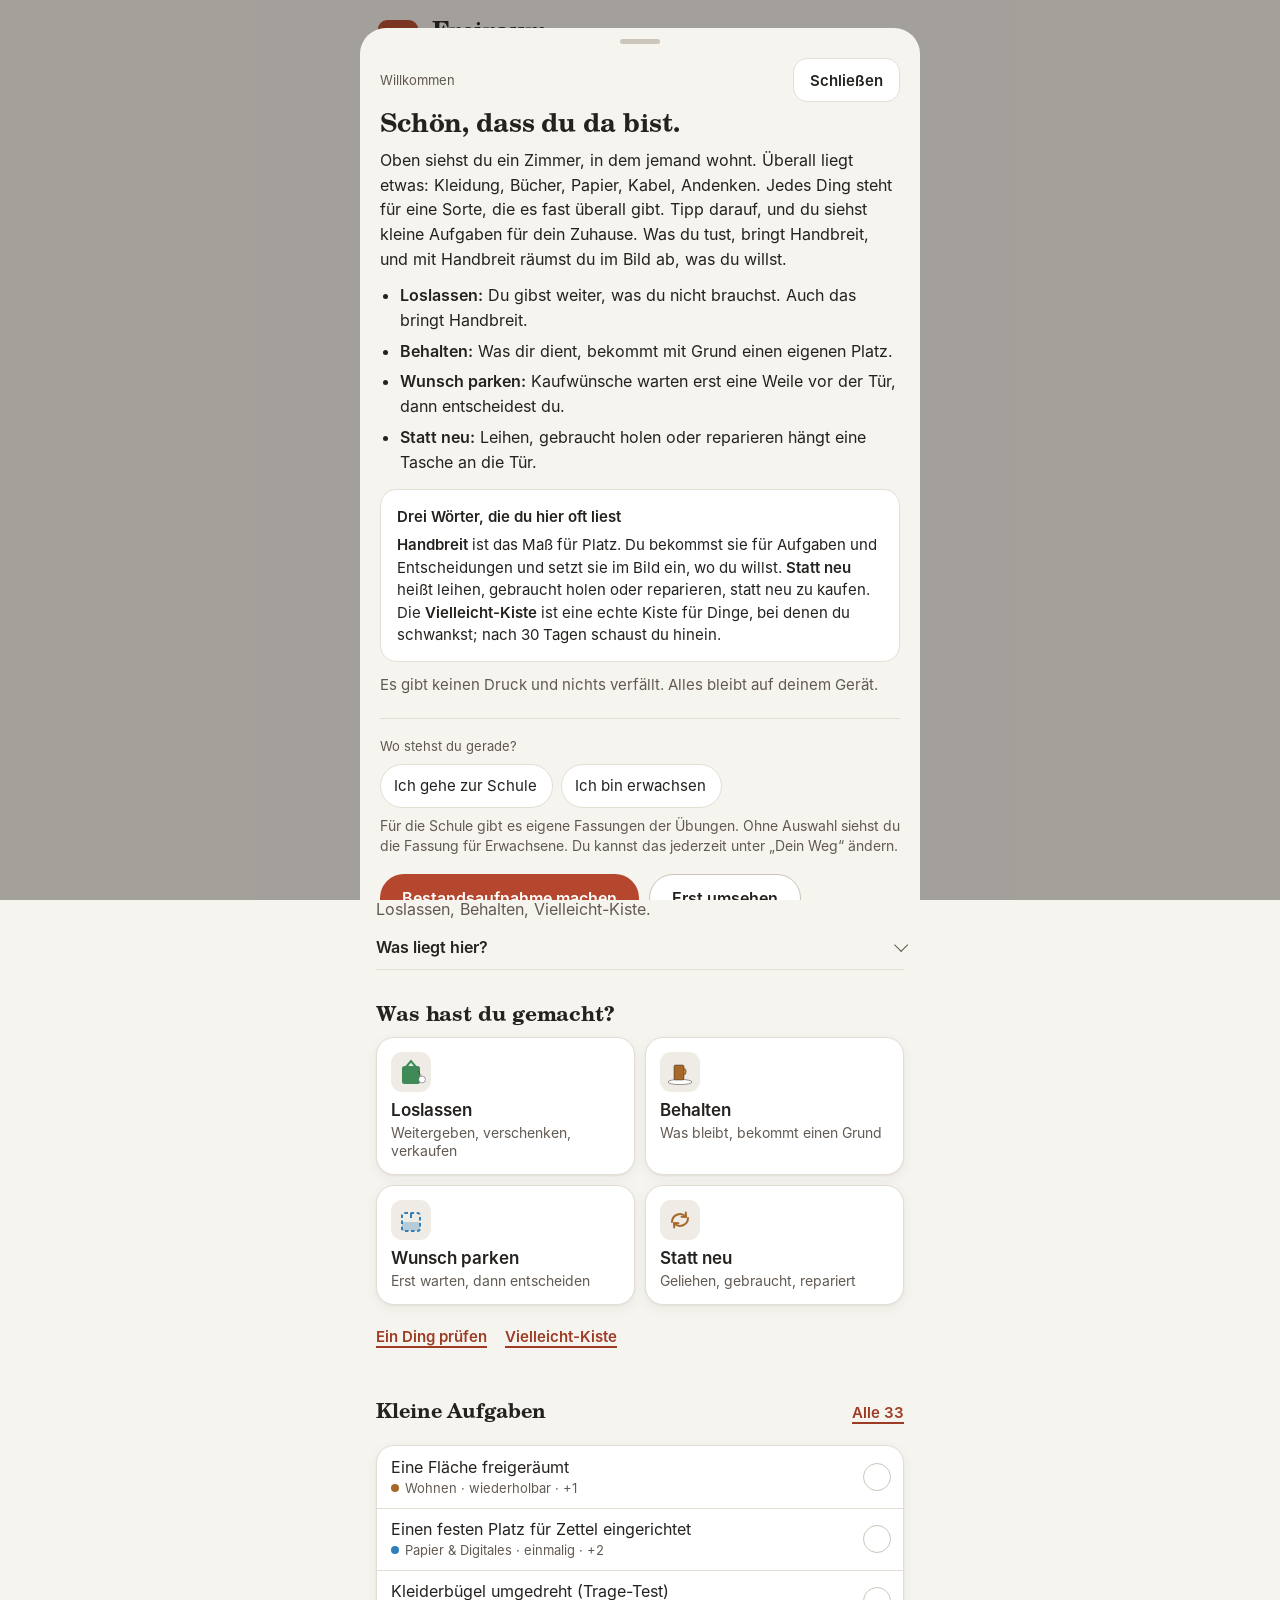
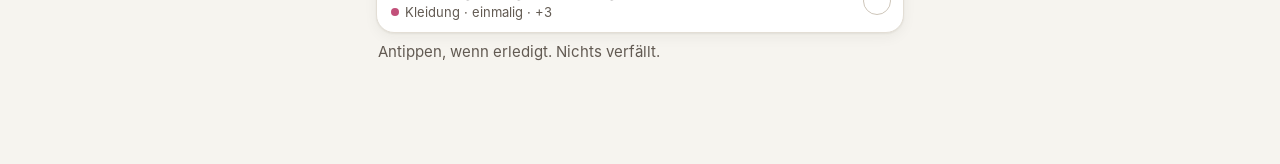
==== commit 0a77e74f: "Fassung D: Sorten im Bild, Handbreit selbst einsetzen, geführter Tag, Wissenskarten mit Schritt Co-A" ====
--- a/index.html
+++ b/index.html
@@ -139,6 +139,14 @@
 .zone-hit.zeig::after{content:"";position:absolute;inset:9px;border-radius:50%;border:2px dashed var(--primary);background:rgba(255,255,255,.28);pointer-events:none}
 .box.zs{margin-top:10px;padding:10px 14px}
 .zw{margin:8px 0 0}
+.box.abr{margin-top:14px;padding:12px 14px}
+.abr-z{display:flex;flex-direction:column;align-items:stretch;gap:10px}
+.abr-z>span{display:flex;flex-direction:column;gap:2px;min-width:0}
+.abr-z .btn{width:100%}
+.zh{font-size:17px;margin:18px 0 2px}
+.row.chal .cx{font-size:14px;color:var(--muted)}
+.zw2{margin:14px 0 6px}
+.weite:not(.voll){background:var(--surface2);color:var(--muted)}
 .note.zb{margin-top:8px}
 .opts.drei{display:grid;grid-template-columns:repeat(3,1fr);gap:6px;margin-top:8px}
 .opts.drei .opt{min-height:52px;padding:6px 6px;justify-content:center;text-align:center;font-size:14.5px;line-height:1.2;hyphens:auto}
@@ -437,6 +445,19 @@
 .aufg:active:not(.nopress){filter:brightness(.97)}
 .aufg-fuss{display:flex;align-items:center;justify-content:space-between;gap:10px;margin-top:6px}
 .sec>h2{font-size:21px}
+/* Heute: geführter Weg */
+.heute .next-h span:first-of-type{flex:1}
+.hdots{display:inline-flex;gap:5px;margin-left:auto}
+.hdots i{width:18px;height:5px;border-radius:3px;background:var(--line)}
+.hdots i.on{background:var(--primary)}
+.hdots i.cur{background:var(--primary);opacity:.45}
+.hk{display:flex;align-items:center;gap:6px;font:500 14px/1.3 var(--f-ui)!important;color:var(--muted);margin:0 0 4px!important}
+.hfuss{font-size:14px!important;margin:12px 0 0!important}
+.lnk.inl{display:inline;padding:0;min-height:0}
+.anf{display:block;width:fit-content;font:600 12px/1.2 var(--f-ui);color:var(--brand-ink);background:var(--sel);padding:3px 8px;border-radius:10px;margin-bottom:4px;align-self:flex-start}
+.box.tun{margin-top:16px}
+.box.tun .btn{width:auto;padding:0 20px}
+.row.chal.hl{background:var(--sel);border-radius:12px;padding-left:10px;padding-right:10px}
 </style>
 <div id="app">
   <header class="top">
@@ -483,31 +504,31 @@
 ];
 const AREA=Object.fromEntries(AREAS.map(a=>[a.id,a]));
 
-/* Stufen: benannt nach dem, was im Bild frei wird. Name, Text und Bild sind deckungsgleich.
-   Schwellen in Handbreit (Platz, den ein Ding im Regal braucht). */
+/* Stufen: wie viel vom Kram im Bild abgeräumt ist. Schwellen in Schwung, der im Bild eingesetzt ist.
+   Die Namen sagen nur, wie viel frei ist, nicht wo: Was geht, wählt man selbst. */
 const STUFEN=[
   {w:0,  n:"Alles da",           x:"Hier wohnt jemand, und alles liegt irgendwo: Tisch, Stuhl, Regal und Boden sind voll."},
-  {w:3,  n:"Erste Lücke",        x:"Der Versandkarton und die Versandtüten sind weg."},
-  {w:8,  n:"Boden in Sicht",     x:"Ganz vorn liegt nichts mehr, der Teppich ist wieder zu sehen. Weiter hinten steht noch einiges."},
-  {w:16, n:"Stuhl frei",         x:"Auf dem Stuhl liegt keine Kleidung mehr, nur die Strickjacke hängt dort. Auch die Socke hängt nicht mehr an der Lampe."},
-  {w:28, n:"Tischecke frei",     x:"Die linke Hälfte vom Tisch ist frei. Dort kann man wieder etwas abstellen."},
-  {w:45, n:"Regal mit Lücken",   x:"Im Regal liegt nichts mehr quer, zwischen den Büchern sind Lücken. Auch am Boden wird es frei."},
-  {w:70, n:"Wand ohne Zettel",   x:"Die losen Zettel sind ab. Das Bild und die Pinnwand bleiben."},
-  {w:105,n:"Tisch frei",         x:"Auf dem Tisch stehen Laptop, Lampe, Tasse und was du behältst."},
-  {w:150,n:"Boden frei",         x:"Am Boden und unter dem Tisch liegt nichts mehr. Das Licht fällt auf die Dielen."},
+  {w:3,  n:"Erste Lücke",        x:"Zum ersten Mal ist etwas fort. Man sieht, wo vorher etwas lag."},
+  {w:8,  n:"Etwas Luft",         x:"Etwa ein Siebtel vom Kram im Bild ist weg. Das Zimmer ist noch voll, aber nicht mehr ganz."},
+  {w:16, n:"Ein Fünftel frei",   x:"Ein Fünftel vom Kram im Bild ist abgeräumt."},
+  {w:28, n:"Wege frei",          x:"Fast ein Drittel vom Kram im Bild ist fort. Der Rest wirkt schon ruhiger."},
+  {w:45, n:"Viel Luft",          x:"Zwei Fünftel vom Kram im Bild sind abgeräumt. Die Wand wird heller."},
+  {w:70, n:"Halb frei",          x:"Gut die Hälfte vom Kram im Bild ist fort. Man sieht wieder Flächen."},
+  {w:105,n:"Zwei Drittel frei",  x:"Zwei Drittel vom Kram im Bild sind abgeräumt."},
+  {w:150,n:"Fast ruhig",         x:"Nur noch ein Fünftel liegt herum. Die Farben sind ruhig."},
   {w:210,n:"Genug",              x:"Ein bewohntes Zimmer mit Platz dazwischen. Was hier steht, hat einen Grund."}
 ];
-/* Ein Schritt im eigenen Zimmer je Stufe: was man jetzt tun kann (Titel, Text, Minuten) */
+/* Allgemeine Schritte für den Zeitgeber, für fast jedes Zuhause */
 const SCHRITTE=[
-  ["Den Versandkarton vorn","Pack aus, was noch drin ist, und bring den Karton zum Altpapier. Das ist der schnellste sichtbare Schritt.",5],
-  ["Die Tüten am Boden","Leere zwei Tüten. Was du brauchst, bekommt einen Platz. Der Rest kommt in eine Tüte zum Weitergeben.",10],
-  ["Den Stuhl leer räumen","Was du trägst, kommt in den Schrank oder in die Wäsche. Was du nicht mehr trägst, kommt in eine Tüte für später.",5],
-  ["Eine Tischecke freiräumen","Nimm dir die linke Hälfte vom Tisch vor. Was du jeden Tag brauchst, bleibt. Alles andere bekommt einen Platz oder kommt in eine Tüte.",10],
-  ["Ein Regalfach als Grenze","Wähle ein Fach. Stell zuerst die Bücher hinein, die du wirklich liest. Was nicht mehr passt, kommt in die Vielleicht-Kiste.",15],
-  ["Fünf Zettel von der Wand","Lies jeden Zettel einmal. Erledigtes kommt weg, Wichtiges an die Pinnwand oder als Foto ins Handy.",5],
-  ["Den Tisch ganz frei","Räum den Tisch leer und stell nur zurück, was du diese Woche benutzt hast.",15],
-  ["Unter dem Tisch","Hol alles unter dem Tisch hervor und entscheide Stück für Stück: behalten, weitergeben, Vielleicht-Kiste.",15],
-  ["Eine Ecke am Boden","Such dir eine Ecke, in der noch etwas steht. Zehn Minuten, dann hörst du auf.",10],
+  ["Eine Ablage frei","Such dir eine Fläche, auf der sich etwas gesammelt hat: Tisch, Kommode, Fensterbank. Was dort hingehört, bleibt. Der Rest bekommt einen Platz oder kommt in eine Tüte zum Entscheiden.",10],
+  ["Eine Schublade","Nimm eine einzige Schublade. Was du kennst und nutzt, bleibt. Was du nicht erkennst, kommt in die Vielleicht-Kiste.",10],
+  ["Der Stuhl, auf dem Kleidung liegt","Was du trägst, kommt in den Schrank oder in die Wäsche. Was du nicht mehr trägst, kommt in eine Tüte für später.",5],
+  ["Ein Regalbrett","Wähle ein Brett. Stell zuerst zurück, was du wirklich benutzt oder liest. Was nicht mehr passt, kommt auf einen Stapel zum Entscheiden.",15],
+  ["Ein Stapel Papier","Nimm einen Stapel Briefe oder Zettel. Erledigtes kommt weg, Wichtiges in einen Ordner, Offenes an einen festen Platz.",10],
+  ["Ein Karton, der lange zu ist","Öffne einen Karton, der lange nicht offen war. Wenn du nicht mehr weißt, was drin ist, ist das schon eine Antwort.",15],
+  ["Eine Ecke am Boden","Such dir eine Ecke, in der etwas steht. Zehn Minuten, dann hörst du auf.",10],
+  ["Was doppelt da ist","Such in einem Bereich nach Dingen, die du doppelt hast: Scheren, Ladekabel, Tassen. Lass eins oder zwei, der Rest kann weiter.",10],
+  ["Unter dem Bett oder dem Tisch","Hol alles hervor und entscheide Stück für Stück: behalten, weitergeben, Vielleicht-Kiste.",15],
   ["Ein Platz für Neues","Wenn etwas Neues kommt: Wo soll es stehen? Hat es keinen Platz, lass es als Wunsch warten.",5]
 ];
 
@@ -581,70 +602,106 @@
   {n:"Schuldnerberatung",x:"Wenn Käufe zu Schulden geführt haben: Verbraucherzentralen und Wohlfahrtsverbände beraten kostenlos oder günstig."}
 ];
 
-/* Zonen im Bild: antippbare Häufchen mit einem kleinen, konkreten Schritt.
-   Ein Angebot, kein Befehl.
-   Felder: id (wie in bild.js), n Name in der Liste, t Titel als Frage, x ein Schritt, min Minuten,
-   wenn Wenn-dann-Vorschlag, cat Bereich, name Vorbelegung des Namens (die Menge wählt man selbst),
-   imp passender Impuls, ueb passende Übung, regel = Erfahrungsregel aus der Aufräumszene (nicht untersucht),
-   s Fassung für die Schule. */
-const ZONEN=[
-  {id:"regal",n:"Bücher und Ordner im Regal",t:"Welche Bücher und Ordner im Regal brauchst du noch?",cat:"pa",name:"Bücher",min:10,
-   x:"Nimm fünf Bücher in die Hand. Für jedes ein Satz: gelesen und behalten, noch vor oder weitergeben.",
-   wenn:"Wenn ich ein Buch zu Ende gelesen habe, frage ich, wer es als Nächstes lesen möchte.",imp:"i05",ueb:"u29"},
-  {id:"regal-quer",n:"Bücher quer im Regal",t:"Was ist mit den Büchern, die quer im Regal liegen?",cat:"pa",name:"Bücher",min:5,
-   x:"Nimm die quer liegenden Bücher heraus. Was du liest, kommt in die Reihe. Der Rest kommt auf einen Stapel zum Entscheiden.",
-   wenn:"Wenn ein Buch keinen Platz in der Reihe hat, frage ich, ob es bleiben soll."},
-  {id:"regal-kisten",n:"Dosen, Kisten und Deko im Regal",t:"Was steckt in den Dosen und Kisten im Regal?",cat:"wo",name:"Kleinkram aus Dosen",min:5,
-   x:"Öffne eine einzige Dose oder Kiste. Was du kennst und nutzt, bleibt. Der Rest kommt auf einen Haufen zum Entscheiden.",
-   wenn:"Wenn ich nicht weiß, wofür etwas ist, lege ich es in die Vielleicht-Kiste.",ueb:"u33"},
-  {id:"regal-oben",n:"Kartons und Plüsch oben auf dem Regal",t:"Was liegt oben auf dem Regal?",cat:"er",name:"Sachen vom Regal oben",min:10,
-   x:"Hol einen Karton herunter und schau hinein. Wenn du nicht mehr weißt, was drin ist, ist das schon eine Antwort.",
-   wenn:"Wenn ein Karton seit einem Jahr zu ist, schaue ich einmal hinein, bevor er wieder hochkommt.",imp:"i33",
-   s:"Hol einen Karton herunter und schau hinein. Entscheide nur über deine eigenen Sachen."},
-  {id:"wand",n:"Zettel, Poster und Kalender an der Wand",t:"Welche Zettel an der Wand gelten noch?",cat:"pa",name:"Zettel",min:5,
-   x:"Lies jeden Zettel einmal. Erledigtes kommt weg, Wichtiges an die Pinnwand oder als Foto ins Handy.",
-   wenn:"Wenn ich einen neuen Zettel aufhänge, nehme ich einen alten ab.",regel:true,aufg:"a32"},
-  {id:"pinnwand",n:"Fotos und Zettel an der Pinnwand",t:"Was hängt an der Pinnwand noch aus Gewohnheit?",cat:"er",name:"Fotos und Zettel",min:5,
-   x:"Nimm drei Dinge ab. Lass hängen, was dich heute freut oder was du diese Woche brauchst.",
-   wenn:"Wenn ein Foto mir viel bedeutet, bekommt es einen Rahmen oder ein Album.",imp:"i07"},
-  {id:"fensterbank",n:"Flaschen und Kleinkram auf der Fensterbank",t:"Was steht auf der Fensterbank, das woanders hingehört?",cat:"wo",name:"Flaschen und Kleinkram",min:2,
-   x:"Räum die Fensterbank in zwei Minuten leer und stell nur zurück, was du dort sehen willst.",
-   wenn:"Wenn ich eine Flasche leer habe, bringe ich sie gleich mit raus."},
-  {id:"tisch-papier",n:"Papierstapel, Briefe und Bücher auf dem Tisch",t:"Was liegt im Papierstapel auf dem Tisch?",cat:"pa",name:"Papier",min:10,
-   x:"Nimm die obersten zehn Blätter. Drei Stapel: erledigen, ablegen, Altpapier.",
-   wenn:"Wenn Post kommt, öffne ich sie gleich am Tisch und entscheide sofort.",aufg:"a15",ueb:"u11"},
-  {id:"tisch-tassen",n:"Tassen, Teller und Dosen auf dem Tisch",t:"Wie viele Tassen stehen auf dem Tisch?",cat:"wo",name:"Geschirr",min:2,
-   x:"Trag alles Geschirr in die Küche. Das dauert meist keine zwei Minuten.",
-   wenn:"Wenn ich vom Tisch aufstehe, nehme ich mein Glas oder meine Tasse mit.",regel:true},
-  {id:"tisch-kabel",n:"Kabel, Ladegeräte und Kleinkram auf dem Tisch",t:"Zu welchem Gerät gehört jedes Kabel?",cat:"wo",name:"Kabel und Ladegeräte",min:10,
-   x:"Leg alle Kabel nebeneinander. Eins pro Gerät bleibt. Kabel ohne Gerät kommen zur Sammelstelle.",
-   wenn:"Wenn ich ein neues Gerät bekomme, frage ich, ob ein altes Kabel noch passt.",imp:"i29"},
-  {id:"stuhl",n:"Kleidung auf dem Stuhl und an der Lampe",t:"Was liegt auf dem Stuhl, und was davon trägst du?",cat:"kl",name:"Kleidung vom Stuhl",min:5,
-   x:"Häng auf, was du trägst. Was in die Wäsche muss, kommt in den Korb. Was du nicht mehr trägst, kommt in eine Tüte.",
-   wenn:"Wenn ich abends etwas ausziehe, hängt es auf oder kommt in den Korb, nicht auf den Stuhl.",aufg:"a31",imp:"i26"},
-  {id:"unter-tisch",n:"Kartons und Kabel unter dem Tisch",t:"Was steht unter dem Tisch, das du vergessen hast?",cat:"wo",name:"Sachen unter dem Tisch",min:10,
-   x:"Hol alles unter dem Tisch hervor und entscheide Stück für Stück: behalten, weitergeben oder Vielleicht-Kiste.",
-   wenn:"Wenn ein Karton leer ist, falte ich ihn gleich zusammen."},
-  {id:"waesche",n:"Wäschekorb",t:"Ist das im Wäschekorb Wäsche oder Aufbewahrung?",cat:"kl",name:"Kleidung aus dem Korb",min:5,
-   x:"Sortier den Korb in drei Haufen: waschen, zurück in den Schrank, passt nicht mehr.",
-   wenn:"Wenn etwas zweimal nicht passt, kommt es in die Tüte zum Weitergeben.",ueb:"u01"},
-  {id:"boden-vorn",n:"Kartons und Tüten am Boden",t:"Was ist noch in den Kartons und Tüten am Boden?",cat:"ko",name:"Karton",min:5,
-   x:"Pack einen Karton oder eine Tüte aus und bring die Verpackung zum Altpapier. Das ist der schnellste sichtbare Schritt.",
-   wenn:"Wenn ein Paket kommt, packe ich es am selben Tag aus.",imp:"i23"},
-  {id:"boden-kleidung",n:"Kleidung, Schuhe und Rucksack am Boden",t:"Wem gehören die Kleider und Schuhe am Boden?",cat:"kl",name:"Kleidung und Schuhe",min:5,
-   x:"Heb alles auf, was am Boden liegt. Schuhe zur Tür, Kleidung aufhängen oder in den Korb.",
-   wenn:"Wenn ich heimkomme, stelle ich die Schuhe gleich an die Tür.",
-   s:"Heb deine eigenen Sachen auf. Bei Sachen von anderen fragst du vorher."},
-  {id:"spielzeug",n:"Spielzeug und Bälle am Boden",t:"Mit welchem Spielzeug wird noch gespielt?",cat:"er",name:"Spielzeug",min:10,
-   x:"Leg alles Spielzeug auf einen Haufen. Was diese Woche gebraucht wurde, bleibt in Reichweite. Den Rest packst du in eine Kiste mit Datum.",
-   wenn:"Wenn ein Spielzeug einen Monat in der Kiste lag, entscheide ich dann.",regel:true,
-   s:"Leg dein Spielzeug auf einen Haufen. Was du noch magst, bleibt. Bei Sachen von Geschwistern fragst du vorher."},
-  {id:"boden-buecher",n:"Bücherstapel am Boden",t:"Welche Bücher am Boden liest du wirklich noch?",cat:"pa",name:"Bücher",min:10,
-   x:"Nimm einen Stapel. Was du gerade liest, kommt ins Regal. Den Rest gibst du weiter oder legst ihn in die Vielleicht-Kiste.",
-   wenn:"Wenn ich ein Buch ausgelesen habe, kommt es zurück ins Regal oder zu jemandem, der es lesen will.",ueb:"u29"},
-  {id:"boden-flaschen",n:"Flaschen und Kabel am Boden",t:"Wohin gehören die Flaschen und das Kabel am Boden?",cat:"wo",name:"Flaschen und Kabel",min:5,
-   x:"Pfandflaschen kommen in eine Tüte an die Tür. Das Kabel kommt zu seinem Gerät oder zur Sammelstelle.",
-   wenn:"Wenn ich Pfandflaschen sehe, nehme ich sie beim nächsten Einkauf mit.",regel:true}
+/* Kategorien im Bild: Jedes Ding im Zimmer steht für eine Sorte, die es in fast jedem Zuhause gibt.
+   Quelle aller Aussagen: runde5/EVIDENZ5.md (Umfragen mit Eigeninteresse sind als solche benannt).
+   Felder: id (wie in bild.js), n Name, kurz Untertitel, cat Bereich, name Vorbelegung beim Eintragen,
+   fakt Befunde [{t Text, ev Belegstufe 0–3, q Quelle kurz, u Link}], halten was man eher aufhebt, los was man gut loslassen kann,
+   ch Aufgaben [{id, t Titel, x ein Schritt, min Minuten, w Handbreit nach Dauer, s Fassung für die Schule}], imp passender Impuls.
+   Handbreit je Aufgabe nach Aufwand: 5 Min. 2, 10 Min. 3, 15 Min. 4, 20 Min. 5. Das Ergebnis ist egal: Behalten zählt wie Weggeben.
+   Die erste Aufgabe jeder Sorte ist der Einstieg („fang hiermit an“). */
+const KATEGORIEN=[
+  {id:"kleidung",n:"Kleidung",kurz:"Kleidung, Schuhe, Taschen",cat:"kl",name:"Kleidung",imp:"i26",
+   fakt:[
+    {t:"In einer deutschen Online-Umfrage 2025 hatten Menschen im Schnitt rund 90 Kleidungsstücke. Etwa ein Drittel davon trugen sie selten oder fast nie. Die Umfrage stammt von Greenpeace, einer Organisation mit eigenem Anliegen.",ev:1,q:"Greenpeace 2025",u:"https://www.greenpeace.de/publikationen/Einstellungen%20zum%20Kleidungskonsum.pdf"},
+    {t:"In Großbritannien wurden rund 30 Prozent der Kleidung mindestens ein Jahr nicht getragen, meist weil sie nicht mehr passte. Befragt wurden fast 8.000 Erwachsene.",ev:1,q:"WRAP 2012",u:"https://wrap.ngo/resources/report/valuing-our-clothes-true-cost-how-we-design-use-and-dispose-clothing-uk-2012"},
+    {t:"Der Spruch, man trage nur 20 Prozent seiner Kleidung, ist nicht gemessen. Gemessen sind etwa 30 bis 36 Prozent selten getragener Kleidung.",ev:0,q:"Mythen-Check, EVIDENZ5"}],
+   halten:"Kleidung für seltene, aber sichere Anlässe wie Beerdigung, Bewerbung, Winter oder Sport. In Umfragen von Lagerfirmen nennen Menschen solche Stücke oft, wenn sie ein Weggeben bereuen. Die Umfragen sind schwach und haben ein Eigeninteresse.",
+   los:"Was nicht passt und dir nicht gefällt. Das sind die häufigsten Gründe, warum Kleidung im Schrank bleibt.",
+   ch:[
+    {id:"c-kl1",t:"Passt es noch?",min:10,w:3,x:"Probier fünf Stücke an, die du lange nicht getragen hast. Für jedes ein Satz: passt und bleibt, will ich ändern lassen, oder darf weiter."},
+    {id:"c-kl2",t:"Der Kleiderstuhl",min:5,w:2,x:"Was auf Stuhl, Bett oder Haken liegt: Tragbares in den Schrank, Getragenes in die Wäsche, Unsicheres in eine Tüte für später."},
+    {id:"c-kl3",t:"Ein Fach für seltene Anlässe",min:10,w:3,x:"Leg Kleidung für seltene Anlässe an einen festen Platz: Feier, Bewerbung, Winter, Sport. Sie bleibt, auch wenn du sie selten trägst."}]},
+  {id:"buecher",n:"Bücher und Medien",kurz:"Bücher, Zeitschriften, Filme, Spiele",cat:"pa",name:"Bücher",imp:"i05",
+   fakt:[
+    {t:"In 31 Ländern hatten Erwachsene, die mit 16 Jahren in einem Haushalt mit vielen Büchern lebten, bessere Lese- und Rechenfähigkeiten. Das ist ein Zusammenhang, kein Beweis für eine Ursache.",ev:2,q:"Sikora, Evans & Kelley 2019",u:"https://doi.org/10.1016/j.ssresearch.2018.10.003"},
+    {t:"Wie viele Bücher ungelesen im Regal stehen, hat niemand gezählt. Für das Gefühl, ein Buch noch lesen zu müssen, weil es Geld gekostet hat, gibt es aber gute Belege: Was man bezahlt hat, will man nicht verschwenden.",ev:2,q:"Arkes & Blumer 1985"}],
+   halten:"Bücher, die du wieder liest oder nachschlägst, und Bücher in Haushalten mit Kindern und Jugendlichen.",
+   los:"Doppeltes, veraltete Ratgeber und Reiseführer, Bücher, die du nur noch lesen solltest, aber nicht willst.",
+   ch:[
+    {id:"c-bu1",t:"Fünf Bücher in die Hand",min:10,w:3,x:"Nimm fünf Bücher aus dem Regal. Für jedes ein Satz: gelesen und behalten, will ich lesen, oder darf weiter. Alle drei Antworten sind gleich gut."},
+    {id:"c-bu2",t:"Wer liest es als Nächstes?",min:5,w:2,x:"Wähl ein Buch, das du gern weitergeben würdest, und schreib auf, wem es gefallen könnte. Ein offener Bücherschrank ist auch eine Antwort."},
+    {id:"c-bu3",t:"Der Medienstapel",min:15,w:4,x:"Sieh DVDs, CDs oder Spiele durch. Was kannst du noch abspielen, und was hast du in den letzten Jahren eingelegt? Der Rest kommt auf einen Stapel zum Entscheiden."}]},
+  {id:"papier",n:"Papier und Unterlagen",kurz:"Briefe, Zettel, Ordner",cat:"pa",name:"Papiere",imp:"i24",
+   fakt:[
+    {t:"Die Verbraucherzentrale empfiehlt Fristen: Kassenbons und Garantien 2 Jahre, Kontoauszüge 3, Steuerunterlagen meist 4, Steuerbescheide mindestens 10 Jahre. Urkunden, Zeugnisse, Arbeits- und Rentennachweise dauerhaft. Das ersetzt keine Rechtsberatung.",ev:2,q:"Verbraucherzentrale, Stand 23.10.2025",u:"https://www.verbraucherzentrale.de/wissen/digitale-welt/datenschutz/aufbewahrungspflichten-welche-unterlagen-muss-ich-wie-lange-behalten-84296"},
+    {t:"Persönliches sollte vor dem Wegwerfen vernichtet werden, also geschreddert oder geschwärzt.",ev:2,q:"Verbraucherzentrale 2025"}],
+   halten:"Urkunden, Zeugnisse, Renten- und Arbeitsnachweise und alles, dessen Frist noch läuft.",
+   los:"Abgelaufenes, Werbepost und Entwürfe, wenn es die fertige Fassung gibt.",
+   ch:[
+    {id:"c-pa1",t:"Ein Stapel, drei Häufchen",min:5,w:2,x:"Nimm einen Stapel loser Zettel und Briefe. Mach drei Häufchen: erledigen, ablegen, Altpapier. Persönliches kommt in den Schredder."},
+    {id:"c-pa2",t:"Eine Mappe für Dauerhaftes",min:10,w:3,x:"Sammle Urkunden, Zeugnisse und Rentenunterlagen an einem Ort. Hier geht nichts weg. Danach weißt du, was wirklich wichtig ist.",s:"Sammle deine Zeugnisse und Urkunden in einer Mappe. Frag zu Hause, wo sie sicher liegen."},
+    {id:"c-pa3",t:"Ein Ordner, eine Frist",min:15,w:4,x:"Nimm einen Ordner. Leg alles heraus, dessen Frist abgelaufen ist, auf einen Stapel zum Schreddern. Was du nicht sicher weißt, bleibt."}]},
+  {id:"erinnerung",n:"Erinnerungen",kurz:"Fotos, Andenken, Erbstücke",cat:"er",name:"Erinnerungsstück",imp:"i07",
+   fakt:[
+    {t:"Ein Foto vom Erinnerungsstück verringerte in mehreren Experimenten das Gefühl, mit dem Ding einen Teil von sich zu verlieren. Bei einer Spendenaktion kamen mit diesem Hinweis mehr Dinge zusammen.",ev:2,q:"Winterich, Reczek & Irwin 2017",u:"https://doi.org/10.1509/jm.16.0311"},
+    {t:"In Umfragen werden Erinnerungsstücke, Fotos und Erbstücke am häufigsten genannt, wenn Menschen ein Weggeben bereuen. Die Umfragen stammen von Lagerfirmen. Eine wissenschaftliche Studie zum Bedauern nach dem Ausmisten gibt es nicht.",ev:1,q:"StoreAnyBox 2015; YouGov/Safestore"}],
+   halten:"Unersetzliches wie Briefe, Fotos und Erbstücke, auch wenn du sie selten ansiehst. Hier gibt es keinen Druck.",
+   los:"Mehrfaches, zum Beispiel zehn Konzertkarten statt einer, wenn ein Stück oder ein Foto die Erinnerung trägt.",
+   ch:[
+    {id:"c-er1",t:"Ein Stück, ein Foto",min:5,w:2,x:"Fotografier ein Erinnerungsstück und schreib einen Satz dazu, woran es dich erinnert. Das Ding bleibt, wenn du willst."},
+    {id:"c-er2",t:"Eine Kiste ansehen",min:15,w:4,x:"Öffne eine Kiste mit Andenken, ohne Ziel. Erzähl dir zu drei Dingen, woran sie erinnern. Nichts muss gehen.",s:"Öffne eine Kiste mit deinen eigenen Andenken. Erzähl dir zu drei Dingen, woran sie erinnern."},
+    {id:"c-er3",t:"Das Beste von vielen",min:10,w:3,x:"Nimm eine Sammlung gleichartiger Dinge, etwa Karten oder Kinderzeichnungen. Wähl die drei, die die Erinnerung am besten tragen. Über die anderen entscheidest du später."}]},
+  {id:"kueche",n:"Küche und Geschirr",kurz:"Tassen, Geschirr, Geräte, Vorräte",cat:"wo",name:"Küchensachen",
+   fakt:[
+    {t:"In britischen Umfragen von Firmen haben viele Menschen mindestens ein ungenutztes Küchengerät, am häufigsten Sandwich-Toaster, Mixer und Entsafter. Die Umfragen haben ein Eigeninteresse und nennen ihre Stichprobe nicht. Für Deutschland gibt es keine unabhängige Zählung.",ev:1,q:"Halifax 2017; Tefal 2026"},
+    {t:"Für Dinge, die man besitzt, verlangt man im Mittel etwa dreimal so viel, wie man selbst dafür zahlen würde. Das macht Weggeben schwerer, als es sein müsste.",ev:3,q:"Horowitz & McConnell 2002",u:"https://doi.org/10.1006/jeem.2001.1215"}],
+   halten:"Was du jede Woche nutzt, und ein Gerät für Gäste, wenn es dafür wirklich läuft.",
+   los:"Geräte für einen einzigen Zweck, den ein anderes Gerät mit erledigt, und Geschirr über die übliche Zahl von Gästen hinaus. Das ist eine Erfahrungsregel.",
+   ch:[
+    {id:"c-ku1",t:"Die Becher zählen",min:5,w:2,x:"Zähl Becher oder Gläser. Wie viele brauchst du an einem vollen Tag mit Besuch? Die Lieblinge bleiben, über den Rest entscheidest du später."},
+    {id:"c-ku2",t:"Die Geräte-Liste",min:10,w:3,x:"Schreib alle Elektrogeräte der Küche auf und daneben, wann du sie zuletzt benutzt hast. Nur aufschreiben, nichts entscheiden.",s:"Schreib mit deiner Familie auf, welche Küchengeräte es gibt und wann sie zuletzt liefen."},
+    {id:"c-ku3",t:"Eine Schublade",min:10,w:3,x:"Leer eine Küchenschublade. Leg zurück, was du im letzten Monat benutzt hast. Den Rest legst du in eine Kiste mit Datum."}]},
+  {id:"technik",n:"Kabel und Technik",kurz:"Kabel, Ladegeräte, alte Handys",cat:"wo",name:"Kabel und Geräte",
+   fakt:[
+    {t:"In deutschen Haushalten liegen nach einer Umfrage von 2026 etwa 167 Millionen ungenutzte alte Handys. Als Gründe nannten 28 Prozent Sorge um ihre Daten und 11 Prozent, dass sie nicht wissen, wohin damit. Die Umfrage stammt vom Branchenverband Bitkom.",ev:1,q:"Bitkom 2026",u:"https://www.bitkom.org/Presse/Presseinformation/Deutsche-horten-167-Millionen-Alt-Handys"},
+    {t:"Große Supermärkte und Elektrohändler nehmen kleine Elektrogeräte bis 25 Zentimeter kostenlos zurück, auch ohne Neukauf. Wertstoffhöfe nehmen sie ebenfalls kostenlos.",ev:2,q:"Umweltbundesamt 2022, ElektroG",u:"https://www.umweltbundesamt.de/presse/pressemitteilungen/25000-zusaetzliche-rueckgabestellen-fuer"}],
+   halten:"Ein Ersatzgerät und Ladekabel für Geräte, die du noch hast.",
+   los:"Alte Geräte, nachdem du die Daten gelöscht hast, und Kabel ohne Gerät.",
+   ch:[
+    {id:"c-te1",t:"Kabel zuordnen",min:10,w:3,x:"Nimm die Kabelkiste. Leg jedes Kabel zu dem Gerät, zu dem es gehört. Was übrig bleibt, kommt in eine Tüte für die Rücknahme."},
+    {id:"c-te2",t:"Ein altes Gerät leeren",min:15,w:4,x:"Sichere Fotos, setz ein altes Handy zurück und nimm SIM- und Speicherkarte heraus. Ob es danach bleibt oder geht, entscheidest du später.",s:"Frag zu Hause, ob ein altes Handy herumliegt. Das Löschen der Daten macht ihr zusammen."},
+    {id:"c-te3",t:"Wo kann es hin?",min:5,w:2,x:"Schreib auf, welcher Supermarkt, Elektroladen oder Wertstoffhof in deiner Nähe kleine Geräte annimmt."}]},
+  {id:"deko",n:"Deko und Kleinkram",kurz:"Figuren, Dosen, Geschenke, Kleinkram",cat:"wo",name:"Kleinkram",imp:"i51",
+   fakt:[
+    {t:"Wer ein Geschenk weitergibt, kränkt die Schenkenden weniger, als Beschenkte glauben. Das zeigten fünf Studien. Weiterverschenken fanden Schenkende besser als Wegwerfen.",ev:2,q:"Adams, Flynn & Norton 2012",u:"https://doi.org/10.1177/0956797612439718"},
+    {t:"In einer Befragung von fast 1.500 Menschen hing viel Unordnung mit geringerem Wohlbefinden zusammen. Dinge, die zur eigenen Person gehören, machten das Zuhause dagegen persönlicher.",ev:1,q:"Roster, Ferrari & Jurkat 2016"}],
+   halten:"Was du täglich siehst und magst.",
+   los:"Geschenke, die du nur aus Pflicht aufhebst.",
+   ch:[
+    {id:"c-de1",t:"Eine Fläche",min:10,w:3,x:"Nimm alles von einem Regalbrett oder einer Fensterbank. Stell nur zurück, was du sehen willst. Der Rest kommt in eine Kiste mit Datum."},
+    {id:"c-de2",t:"Ein Pflicht-Geschenk",min:5,w:2,x:"Such ein Geschenk, das du nur aus Pflicht behältst. Überleg, wer sich darüber freuen würde. Du darfst es auch behalten."},
+    {id:"c-de3",t:"Eine Dose öffnen",min:5,w:2,x:"Öffne eine Dose, Kiste oder Schale mit Kleinkram. Was du kennst und nutzt, bleibt. Was du nicht erkennst, kommt in die Vielleicht-Kiste."}]},
+  {id:"verpackung",n:"Kartons und Tüten",kurz:"Versandkartons, Tüten, Verpackungen",cat:"ko",name:"Kartons und Tüten",
+   fakt:[
+    {t:"Für die Gewährleistung brauchst du keine Originalverpackung. Auch beim Widerruf im Onlinehandel darf der Händler die Rückgabe meist nicht davon abhängig machen.",ev:2,q:"ERGO Rechtsportal; OLG Frankfurt 1 U 127/05",u:"https://www.ergo.de/de/rechtsportal/internetrecht/widerruf-und-rueckgaberecht/ruecksendung-in-originalverpackung"},
+    {t:"2021 ging in Deutschland nach einer Händlerbefragung etwa jedes vierte Paket aus dem Onlinehandel zurück.",ev:1,q:"Universität Bamberg, Retourenforschung"}],
+   halten:"Die Originalverpackung, solange die Widerrufsfrist von 14 Tagen läuft und du unsicher bist, und ein bis zwei Kartons zum Versenden.",
+   los:"Kartons, die du nur für die Garantie aufhebst, und Tüten über das hinaus, was in eine Tüte passt.",
+   ch:[
+    {id:"c-ve1",t:"Eine Tüte voller Tüten",min:5,w:2,x:"Steck alle Tüten in eine Tüte. Was nicht hineinpasst, geht zum Wertstoff oder an jemanden, der Tüten braucht."},
+    {id:"c-ve2",t:"Der Karton-Check",min:5,w:2,x:"Prüf jeden aufgehobenen Karton: Läuft noch eine Rückgabefrist? Wenn nicht, darf er weg, außer du brauchst ihn zum Versenden."},
+    {id:"c-ve3",t:"Noch verpackt",min:10,w:3,x:"Such Dinge, die noch verpackt sind oder nicht passen. Prüf, ob du sie noch zurückgeben kannst. Wenn nicht, kann jemand anderes sie nutzen."}]},
+  {id:"hobby",n:"Hobby, Sport, Spielzeug",kurz:"Sportsachen, Bastelzeug, Spiele",cat:"wo",name:"Hobbysachen",imp:"i45",
+   fakt:[
+    {t:"Menschen überschätzen, wie oft sie etwas künftig nutzen. Im Fitnessstudio zahlten Mitglieder mit Monatsvertrag pro Besuch mehr als mit einer Zehnerkarte.",ev:2,q:"DellaVigna & Malmendier 2006",u:"https://doi.org/10.1257/aer.96.3.694"},
+    {t:"Kleinkinder spielten mit 4 statt 16 Spielzeugen etwa doppelt so lange mit einem Spielzeug. Das war eine kleine Laborstudie. Wegnehmen muss man dafür nichts, es reicht, weniger auf einmal sichtbar zu haben.",ev:1,q:"Dauch et al. 2018",u:"https://doi.org/10.1016/j.infbeh.2017.11.005"},
+    {t:"Die Zahl, eine Bohrmaschine werde nur 13 Minuten im Leben benutzt, hat keine bekannte Datengrundlage.",ev:0,q:"Slee 2015"}],
+   halten:"Ausrüstung für das, was du tatsächlich tust, und Instrumente. Instrumente und Sportgeräte werden in Umfragen von Lagerfirmen oft genannt, wenn Menschen ein Weggeben bereuen. Die Umfragen sind schwach.",
+   los:"Ausrüstung für ein künftiges Ich, das lange nicht kam. Was es gekostet hat, ist kein Grund zu bleiben.",
+   ch:[
+    {id:"c-ho1",t:"Ehrlich beim Hobby",min:10,w:3,x:"Nimm ein Gerät, das lange nicht benutzt wurde. Frag: Will ich es in den nächsten drei Monaten benutzen? Wenn ja, trag dir einen Termin ein. Wenn nein, darf es zu jemandem, der es nutzt."},
+    {id:"c-ho2",t:"Spielzeug tauschen",min:15,w:4,x:"Pack einen Teil des Spielzeugs in eine Kiste und stell sie weg. In einigen Wochen wird getauscht. Kinder entscheiden über ihre eigenen Sachen mit.",s:"Pack einen Teil deiner Spielsachen in eine Kiste und stell sie weg. In ein paar Wochen tauschst du."},
+    {id:"c-ho3",t:"Leihen statt besitzen",min:5,w:2,x:"Schau nach, ob es in deiner Nähe eine Bibliothek der Dinge, eine Bücherei mit Geräten oder eine Tauschgruppe gibt."}]}
 ];
 
 const IMPULSE_A=[
@@ -1874,6 +1931,68 @@
   {id:"a33",cat:"wo",art:"oft",w:1,t:"Ein Ding ohne Platz versorgt",x:"Du hast dich gefragt, wo du zuerst danach suchen würdest, und es genau dorthin gebracht. Die Frage stammt von der Autorin Dana K. White und ist nicht untersucht.",imp:"i53"}
 ];
 
+/* Ein klarer Schritt je Wissenskarte (Führung). Felder: tun Schritt, s Schulfassung (optional), a Ziel, v Wert, b Knopftext */
+const TUN={
+  i01:{tun:"Parke deinen nächsten Kaufwunsch für sieben Tage. Schreib dazu ein gemeinsames Erlebnis auf, das dir dasselbe geben würde, und wähl danach eins von beiden.",a:"open",v:"wish",b:"Wunsch parken"},
+  i02:{tun:"Plane heute ein kleines Erlebnis für einen Tag, der mindestens eine Woche entfernt ist, und trag es in deinen Kalender ein.",a:"ueb",v:"u24",b:"Übung ansehen"},
+  i03:{tun:"Parke deinen nächsten größeren Kaufwunsch für sieben Tage. Vergleich in der Zeit, welches Modell am längsten hält und sich reparieren lässt.",a:"open",v:"wish",b:"Wunsch parken"},
+  i04:{tun:"Nimm heute ein Ding in die Hand, das du im letzten Jahr gekauft hast. Frag dich, wie oft es dich in diesem Monat noch gefreut hat.",a:"open",v:"pruef",b:"Ding prüfen"},
+  i05:{tun:"Nimm heute ein Ding, bei dem du schwankst. Frag dich: Würde ich es heute für den Preis kaufen, den ich selbst dafür verlangen würde?",a:"open",v:"pruef",b:"Ding prüfen"},
+  i06:{tun:"Such heute ein teures Ding, das du kaum nutzt, und frag nur: Nützt es mir ab jetzt? Behalten ist dabei genauso in Ordnung wie Weitergeben.",s:"Such ein teures Ding, das du kaum nutzt, und frag: Nützt es mir ab jetzt? Hat jemand aus deiner Familie es bezahlt, sprich vor dem Weitergeben kurz mit ihm.",a:"ueb",v:"u08",b:"Übung ansehen"},
+  i07:{tun:"Nimm heute ein Erinnerungsstück, fotografiere es und schreib zwei Sätze dazu. Ob es bleibt, entscheidest du erst danach.",a:"chal",v:"c-er1",b:"Zur Aufgabe"},
+  i08:{tun:"Nimm heute einen Stapel Unerledigtes und teil ihn in drei Häufchen: erledigt, ablegen, noch zu tun.",a:"chal",v:"c-pa1",b:"Zur Aufgabe"},
+  i09:{tun:"Räum heute eine Fensterbank oder ein Brett leer und stell nur zurück, was du dort gern siehst.",s:"Räum heute ein Brett in deinem Zimmer leer und stell nur zurück, was du dort gern siehst.",a:"chal",v:"c-de1",b:"Zur Aufgabe"},
+  i10:{tun:"Halte eine Woche lang eine Arbeitsfläche frei und vergleiche mit der Woche davor, wo du besser arbeitest. Was dir beim Arbeiten hilft, darf liegen bleiben.",a:"ueb",v:"u10",b:"Übung ansehen"},
+  i11:{tun:"Räum zehn Minuten lang nur den Bereich direkt vor deinem Platz frei. Arbeite danach eine Stunde dort und achte darauf, ob du leichter bei der Sache bleibst.",a:"open",v:"timer",b:"Zeitgeber starten"},
+  i12:{tun:"Schreib heute deine letzten drei Kaufwünsche auf. Notiere bei jedem, ob du ihn für dich willst oder für den Eindruck bei anderen.",a:"open",v:"wish",b:"Wunsch parken"},
+  i13:{tun:"Schreib heute drei Dinge auf, die dir wichtig sind und nichts kosten. Bestell danach drei Tage lang jede Werbung ab, die bei dir ankommt.",a:"ueb",v:"u12",b:"Übung ansehen"},
+  i14:{tun:"Kauf zwei Wochen lang nur, was vorher auf deinem Einkaufszettel stand, und achte darauf, wie es dir damit geht.",a:"ueb",v:"u23",b:"Übung ansehen"},
+  i15:{tun:"Such dir selbst eine Sorte Dinge aus, etwa Tassen oder Schals, und leg dafür ein festes Fach als Grenze fest.",a:"ueb",v:"u29",b:"Übung ansehen"},
+  i16:{tun:"Nimm ein Ding, das dir schwerfällt, und schreib einen Satz dazu, welchen Teil von dir es trägt. Trägt es ihn noch, behalte es mit diesem Grund.",a:"open",v:"keep",b:"Mit Grund behalten"},
+  i17:{tun:"Nimm diese Woche jeden Tag ein Werkzeug, Gerät oder Hobbyding in die Hand und probier es kurz aus. Was du nutzt, bekommt einen guten Platz.",s:"Nimm diese Woche ein Instrument, Werkzeug oder Sportding und benutz es einmal. Was du nutzt, bekommt einen guten Platz in deinem Zimmer.",a:"ueb",v:"u09",b:"Übung ansehen"},
+  i18:{tun:"Leih dir das nächste Ding, das du nur selten brauchst, statt es zu kaufen. Trag es danach unter „Statt neu“ ein.",s:"Leih dir das nächste Ding, das du nur selten brauchst, bei Freunden oder in der Familie. Trag es danach unter „Statt neu“ ein.",a:"open",v:"teil",b:"Statt neu"},
+  i19:{tun:"Plane in den nächsten zwei Wochen ein kleines Geschenk für einen anderen Menschen, etwa einen gemeinsamen Kaffee. Achte danach auf deine Stimmung.",a:"ueb",v:"u17",b:"Übung ansehen"},
+  i20:{tun:"Wenn du das nächste Mal aus schlechter Laune kaufen willst, schreib den Wunsch nur auf. Parke ihn für sieben Tage und entscheide dann.",a:"open",v:"wish",b:"Wunsch parken"},
+  i21:{tun:"Schreib beim nächsten Kaufdrang nur auf, wie es dir gerade geht, ohne etwas ändern zu müssen. Belastet dich Kaufen oft, wende dich in den nächsten Tagen an deine Hausarztpraxis oder eine Suchtberatung, auch anonym.",s:"Schreib beim nächsten Kaufdrang nur auf, wie es dir gerade geht. Belastet dich Kaufen oft, sprich in den nächsten Tagen mit einer Vertrauensperson.",a:"ueb",v:"u25",b:"Übung ansehen"},
+  i22:{tun:"Nimm heute ein einziges Ding in die Hand und geh die Fragen in Ruhe durch. Es darf danach bleiben. Gelingt Aufräumen seit Jahren nicht, wende dich an deine Hausarztpraxis oder eine Beratungsstelle.",s:"Nimm heute ein einziges eigenes Ding und geh die Fragen in Ruhe durch. Machst du dir Sorgen um jemanden in deiner Familie, sprich mit einer Vertrauensperson, etwa der Schulsozialarbeit.",a:"open",v:"pruef",b:"Ding prüfen"},
+  i23:{tun:"Parke den nächsten Kaufwunsch, der sich dringend anfühlt, für sieben Tage. Entscheide erst, wenn die Zeit um ist.",a:"open",v:"wish",b:"Wunsch parken"},
+  i24:{tun:"Schreib heute einen Wenn-dann-Satz für deinen häufigsten Kaufreiz auf, etwa: „Wenn eine Rabatt-Mail kommt, lösche ich sie.“ Häng ihn dorthin, wo der Reiz auftaucht.",a:"aufg",v:"a09",b:"Zur Aufgabe"},
+  i25:{tun:"Leg heute den nächsten Montag als Starttag fest. Nimm dir ab dann eine Woche lang jeden Tag eine Schublade vor.",a:"ueb",v:"u06",b:"Übung ansehen"},
+  i26:{tun:"Dreh heute alle Kleiderbügel um. Was du trägst, hängst du richtig herum zurück, und nach drei Monaten siehst du, was du nutzt.",s:"Dreh heute die Bügel in deinem Schrank um und schau nach drei Monaten, was du getragen hast. Bevor du etwas weitergibst, sprich mit deinen Eltern.",a:"aufg",v:"a03",b:"Zur Aufgabe"},
+  i27:{tun:"Zieh diese Woche ein Teil an, das du seit drei Monaten nicht anhattest, und kombinier es neu.",a:"aufg",v:"a02",b:"Zur Aufgabe"},
+  i28:{tun:"Such heute ein Teil mit einem kleinen Schaden heraus und flick es in dieser Woche, statt es zu ersetzen.",a:"aufg",v:"a01",b:"Zur Aufgabe"},
+  i29:{tun:"Frag vor dem nächsten neuen Gerät mit Akku in einer Werkstatt oder einem Reparaturcafé, ob ein neuer Akku oder eine Reparatur reicht.",s:"Prüf mit deinen Eltern, ob dein Handy mit neuem Akku oder Schutzhülle noch ein Jahr länger hält, bevor ein neues kommt.",a:"aufg",v:"a07",b:"Zur Aufgabe"},
+  i30:{tun:"Schreib für drei selten genutzte Geräte auf, wie oft du sie im letzten Jahr gebraucht hast. Das ist deine eigene Zahl statt der 13 Minuten.",a:"chal",v:"c-ku2",b:"Zur Aufgabe"},
+  i31:{tun:"Zähl heute die Dinge in einer einzigen Schublade. Diese Zahl sagt mehr über deinen Alltag als die 10.000 aus den Ratgebern.",a:"aufg",v:"a05",b:"Zur Aufgabe"},
+  i32:{tun:"Schreib vor deinem nächsten Kauf drei Punkte auf, die dir wichtig sind, und parke den Wunsch damit. Schau dir Angebote erst danach an.",a:"open",v:"wish",b:"Wunsch parken"},
+  i33:{tun:"Öffne heute einen Karton mit Andenken. Leg die Stücke nach oben, die dich an Menschen erinnern.",a:"chal",v:"c-er2",b:"Zur Aufgabe"},
+  i34:{tun:"Schau beim nächsten besonderen Moment erst eine Minute bewusst hin. Mach danach höchstens ein Foto.",a:"ueb",v:"u14",b:"Übung ansehen"},
+  i35:{tun:"Leg dein Handy eine Woche lang beim Lernen oder Lesen in einen anderen Raum. Vergleiche danach mit einer Woche, in der es auf dem Tisch liegt.",a:"ueb",v:"u15",b:"Übung ansehen"},
+  i36:{tun:"Schalte heute die Mitteilungen aller Shop-Apps auf deinem Handy aus.",a:"aufg",v:"a28",b:"Zur Aufgabe"},
+  i37:{tun:"Schreib zu deinem nächsten Kaufwunsch den Satz: Würde ich es auch wollen, wenn es niemand sieht? Parke ihn dann für sieben Tage.",a:"open",v:"wish",b:"Wunsch parken"},
+  i38:{tun:"Plane statt des nächsten Kaufs in den nächsten zwei Wochen ein kleines Erlebnis, das wenig oder nichts kostet.",a:"ueb",v:"u24",b:"Übung ansehen"},
+  i39:{tun:"Nimm heute ein Ding, das du selbst gebaut oder repariert hast, und frag: Habe ich es in den letzten drei Monaten benutzt? Behalten und Weitergeben sind beide in Ordnung.",a:"open",v:"pruef",b:"Ding prüfen"},
+  i40:{tun:"Verschenk beim nächsten Anlass ein gemeinsames Erlebnis statt eines Dings, etwa einen Ausflug oder eine Konzertkarte.",s:"Verschenk beim nächsten Anlass gemeinsame Zeit, etwa ein Picknick oder einen Filmabend.",a:"aufg",v:"a20",b:"Zur Aufgabe"},
+  i41:{tun:"Parke nach deinem nächsten Ausmisttag jeden neuen Kaufwunsch für sieben Tage, bevor du kaufst.",a:"open",v:"wish",b:"Wunsch parken"},
+  i42:{tun:"Leg heute die Kleidung, die nicht zur Jahreszeit passt, in eine Kiste. Mach es, weil es Platz und Zeit spart, nicht wegen der Willenskraft.",a:"aufg",v:"a04",b:"Zur Aufgabe"},
+  i43:{tun:"Leg heute fest, wohin das Geld geht, das du diesen Monat nicht ausgibst, etwa auf ein Sparkonto oder in ein Erlebnis.",s:"Leg heute fest, wofür du gespartes Taschengeld nutzt, etwa für ein Sparziel später.",a:"ueb",v:"u21",b:"Übung ansehen"},
+  i44:{tun:"Sammle heute alle Tüten an einer Stelle und nimm bei den nächsten fünf Einkäufen eine davon mit, statt eine neue zu nehmen.",a:"chal",v:"c-ve1",b:"Zur Aufgabe"},
+  i45:{tun:"Nimm diese Woche ein Instrument, Sportgerät oder Spiel, das lange lag, und benutz es 20 Minuten. Nutzt du es wieder, trag es unter „Behalten“ mit Grund ein.",s:"Nimm diese Woche deinen Ball, deine Gitarre oder deinen Zeichenblock und benutz sie 20 Minuten. Was du nutzt, trägst du unter „Behalten“ ein.",a:"open",v:"keep",b:"Mit Grund behalten"},
+  i46:{tun:"Such heute zwei Geschenke, die du nie benutzt. Entscheide bei jedem: behalten oder an jemanden weitergeben, der es nutzt.",s:"Such ein Geschenk, das du nie benutzt. Bevor du ein Geschenk aus der Familie weitergibst, sprich mit deinen Eltern.",a:"chal",v:"c-de2",b:"Zur Aufgabe"},
+  i47:{tun:"Nimm heute ein Ding, das vor allem zeigen soll, wer du bist, und frag: Nutze ich es, oder soll es nur gesehen werden? Beide Antworten sind erlaubt.",a:"open",v:"pruef",b:"Ding prüfen"},
+  i48:{tun:"Prüf heute ein Ding mit vier Fragen: Benutze ich es oft? Wäre Leihen umständlich? Macht es mich fähig oder verbindet es mich? Hält es lange?",a:"open",v:"pruef",b:"Ding prüfen"},
+  i49:{tun:"Sieh heute ein Vorratsfach durch und stell Bald-Ablaufendes nach vorn. Lass dabei Platz für einen Vorrat von drei Tagen.",s:"Frag deine Eltern, ob du diese Woche beim Prüfen der Haltbarkeit im Vorratsfach helfen kannst.",a:"aufg",v:"a08",b:"Zur Aufgabe"},
+  i50:{tun:"Stell heute einen Zeitgeber auf zehn Minuten und räum eine kleine Stelle auf. Miss den Erfolg an dem, was du getan hast, nicht an deiner Stimmung.",a:"open",v:"timer",b:"Zeitgeber starten"},
+  i51:{tun:"Fang diese Woche bei einer anderen Seite als dem Ausmisten an. Parke deinen nächsten Kaufwunsch für sieben Tage.",a:"open",v:"wish",b:"Wunsch parken"},
+  i52:{tun:"Reparier, leih oder tausch beim nächsten Bedarf, statt neu zu kaufen. Trag es danach unter „Statt neu“ ein.",a:"open",v:"teil",b:"Statt neu"},
+  i53:{tun:"Leg heute drei Dinge, bei denen du seit Wochen schwankst, für 30 Tage in die Vielleicht-Kiste.",a:"open",v:"kiste",b:"Vielleicht-Kiste öffnen"},
+  i54:{tun:"Plane eine kleine Routine für zehn Wochen statt für drei. Lässt du einen Tag aus, mach am nächsten einfach weiter.",a:"ueb",v:"u31",b:"Übung ansehen"},
+  i55:{tun:"Nimm heute ein Ding, das dir keine Freude macht, und prüf es mit den anderen Gründen: Nutze ich es oft, macht es mich fähig, trägt es Bedeutung?",a:"open",v:"keep",b:"Mit Grund behalten"},
+  i56:{tun:"Lass ein frei gewordenes Fach zwei Wochen lang leer. Parke jeden Wunsch, der dafür auftaucht.",s:"Lass ein freies Fach in deinem Zimmer zwei Wochen lang leer. Parke jeden Wunsch, der dafür auftaucht.",a:"open",v:"wish",b:"Wunsch parken"},
+  i57:{tun:"Schau dir diese Woche drei Abraten-Videos an. Notiere bei jedem, ob am Ende ein Produkt, ein Link oder ein Rabattcode kommt.",a:"ueb",v:"u35",b:"Übung ansehen"},
+  i58:{tun:"Such heute in einem Bereich nach Doppeltem, etwa Scheren oder Vasen. Lass das Fach, das dadurch frei wird, leer bleiben.",s:"Such in deinem Zimmer nach Doppeltem, etwa Stiften oder Scheren. Lass das Fach, das dadurch frei wird, leer bleiben.",a:"open",v:"timer",b:"Zeitgeber starten"}
+};
+
 const IMPULSE=[...IMPULSE_A,...IMPULSE_B];const QUIZ=[...QUIZ_A,...QUIZ_B];
 
 /* ===== Klickdesign und Vibration ===== */
@@ -2040,85 +2159,105 @@
     return {dark,night,eve:dark||night,T:dark?TH.dunkel:night?TH.abend:TH.hell,se:season(dt)};
   }
 
-  /* ---------- Zonen: antippbare Stellen (Texte in zonen.js) ----------
-     Jedes Kramding gehört zu der Stelle, an der es im Bild steht, und nach seinem Inhalt (Bücher immer zu Bücherstellen).
-     Was auf einem anderen liegt, gehört zur Stelle seiner Unterlage. Die Tippfläche liegt immer auf einem sichtbaren Ding. */
-  const ZIDS=["regal-oben","regal","regal-quer","regal-kisten","wand","fensterbank","pinnwand","tisch-papier","tisch-tassen","tisch-kabel","stuhl","unter-tisch","waesche","boden-vorn","boden-kleidung","boden-buecher","spielzeug","boden-flaschen"];
-  function zoneOf(p){ const k=p.k, cx=p.x+p.w/2;
-    if(p.z==="regaltop") return "regal-oben";
-    if(p.z==="regalq") return "regal-quer";
-    if(p.z==="regal") return (k==="buch"||k==="ordner")?"regal":"regal-kisten";
-    if(p.z==="wand") return (cx>240&&cx<316&&p.y>70)?"pinnwand":"wand";
-    if(p.z==="sill") return "fensterbank";
-    if(p.z==="deskB"||p.z==="deskF"){ if(p.stackOn) return "tisch-papier";
-      return ["tasse","teller","chips","dose","flasche"].includes(k)?"tisch-tassen":["kabel","lader","lego","controller","stifte"].includes(k)?"tisch-kabel":"tisch-papier" }
-    if(p.z==="chair"||p.z==="lamp") return "stuhl";
-    if(p.z==="under") return "unter-tisch";
-    if(k==="waeschekorb") return "waesche";
-    if(k==="stapelbuch") return "boden-buecher";
-    if(p.stackOn||["versand","versandtuete","tuete","karton"].includes(k)) return "boden-vorn";
-    if(["kleidhaufen","pulli","rucksack","schuhe"].includes(k)) return "boden-kleidung";
-    if(k==="lego"||k==="ball") return "spielzeug";
-    return "boden-flaschen";
+  /* ---------- Kategorien: Das Bild steht für Sorten von Dingen, nicht für ein bestimmtes Zimmer ----------
+     Jedes Kramding gehört nach seiner Art zu genau einer Kategorie (Texte in zonen.js). Eine Stelle ist eine Kategorie
+     an einem Ort im Bild (z. B. Bücher im Regal). Die Tippfläche liegt immer auf einem sichtbaren Ding. */
+  const KIDS=["kleidung","buecher","papier","erinnerung","kueche","technik","deko","verpackung","hobby"];
+  function katOf(p){ const k=p.k;
+    if(["jeans","pullb","shirtb","tuchb","socke","rucksack","schuhe","kleidhaufen","pulli","waeschekorb"].includes(k)) return "kleidung";
+    if(["buch","buchq","buchq3","stapelbuch","buecherstapel"].includes(k)) return "buecher";
+    if(["ordner","poster","zettel","kalender","papierstapel","brief","blatt","stifte"].includes(k)) return "papier";
+    if(k==="foto"||k==="pluesch"||p.z==="regaltop") return "erinnerung";
+    if(["tasse","teller","flasche","flaschen","chips","becher"].includes(k)||(k==="dose"&&(p.z==="deskB"||p.z==="deskF"))) return "kueche";
+    if(["kabel","lader","kabelknaeuel","controller"].includes(k)) return "technik";
+    if(["versand","versandtuete","tuete"].includes(k)||(k==="karton"&&(p.z==="floor"||p.z==="under"))) return "verpackung";
+    if(k==="lego"||k==="ball") return "hobby";
+    return "deko";
   }
-
-  /* ---------- Eintrag und Bild ----------
-     Die Menge je Stufe bleibt fest (Gruppen 1..9). Kommt ein Eintrag aus einer Zone, verschwindet innerhalb der
-     laufenden Gruppe zuerst Kram aus dieser Zone. Die Zeitpunkte der noch sichtbaren Dinge dieser Gruppe werden nur
-     neu verteilt; was schon fort ist, bleibt fort, und am Ende der Stufe ist genau dasselbe fort wie ohne Eintrag.
-     Dinge, die auf anderen liegen, gehen immer vor ihrer Unterlage. */
+  function ortOf(p){ const z=p.z;
+    if(z==="regal"||z==="regalq") return "regal"; if(z==="regaltop") return "oben"; if(z==="wand") return (p.x+p.w/2>240&&p.y>70)?"pinn":"wand";
+    if(z==="sill") return "fenster"; if(z==="deskB"||z==="deskF") return "tisch"; if(z==="chair"||z==="lamp") return "stuhl"; if(z==="under") return "unter";
+    return p.y>=280?"vorn":"boden" }
+
+  /* ---------- Abräumen: was im Bild fort ist ----------
+     m.spend ist die Liste der Einsätze in Schwung: {k: Kategorie oder "_alt", z: Stelle (optional), n}.
+     Eine Einheit räumt 1/EINH der ganzen Kramfläche. Ein Einsatz räumt in seiner Kategorie, zuerst an der angetippten Stelle,
+     sonst in der festen Reihenfolge des Bildes (Gruppen, oben auf dem Stapel zuerst). "_alt" räumt in der festen Reihenfolge
+     über alle Kategorien (Fortschritt aus früheren Fassungen und „Irgendwo abräumen“). Ein Ding geht, sobald das Guthaben
+     seiner Kategorie mindestens die Hälfte seiner Fläche deckt. */
+  const EINH=210;
+  /* Wie viel Fläche bei R eingesetzten Handbreit insgesamt fort ist: Anteil (R/210)^0,6. Am Anfang räumt eine Handbreit
+     mehr als später (3 Handbreit: etwa 8 %, Hälfte bei etwa 66 Handbreit), ohne eine Sorte auf einen Schlag zu leeren. */
+  function areaAt(R){ if(R<=0) return 0; const A=build().reduce((s,p)=>s+p.a,0); return A*Math.min(1,Math.pow(R/EINH,0.6)) }
+  function rawStageW(W){ let s=0; if(typeof STUFEN!=="undefined") STUFEN.forEach((x,i)=>{ if(W>=x.w) s=i }); return s }
   const TCACHE=new Map();
-  function times(pref){
-    const L=(pref||[]).filter(x=>x&&ZIDS.includes(x.z)&&typeof x.c==="number"&&x.c>=0&&x.c<9);
-    const key=JSON.stringify(L); if(TCACHE.has(key)) return TCACHE.get(key);
-    const P=build(), T=P.map(p=>p.t);
-    L.forEach(x=>{ const k=Math.floor(x.c)+1, R=P.filter(p=>p.g===k&&T[p.i]>x.c); if(!R.some(p=>p.zone===x.z)) return;
-      const vals=R.map(p=>T[p.i]).sort((a,b)=>a-b), rank=p=>p.stackOn?0:p.zone===x.z?1:2;
-      R.slice().sort((a,b)=>rank(a)-rank(b)||T[a.i]-T[b.i]).forEach((p,j)=>{ T[p.i]=vals[j] }) });
-    TCACHE.set(key,T); if(TCACHE.size>20) TCACHE.delete(TCACHE.keys().next().value);
-    return T;
-  }
-  /* Zonen im aktuellen Zustand: sichtbare Dinge, Umriss, Kandidaten für die Tippfläche. Zwischengespeichert, bis sich der Zustand ändert. */
+  function goneSet(spend,B){
+    const L=(spend||[]).filter(x=>x&&x.n>0&&(x.k==="_alt"||KIDS.includes(x.k)));
+    const key=JSON.stringify([L.map(x=>[x.k,x.z||"",x.n,x.alt?1:0]),B?[...B]:[]]); if(TCACHE.has(key)) return TCACHE.get(key);
+    const P=build(), out=new Set(), carry={};
+    const byT=P.slice().sort((a,b)=>a.t-b.t); let cum=0;
+    L.forEach(x=>{ const kk=x.k, a0=areaAt(cum); cum+=x.n; const add=areaAt(cum)-a0;
+      // Fortschritt aus früheren Fassungen: genau wie früher, alles mit t unter der alten Grenze
+      if(x.alt){ const st=rawStageW(cum), c=clearing({w:cum,stage:st}); byT.forEach(p=>{ if(p.t<c&&!(B&&B.has(p.i))) out.add(p.i) }); return }
+      carry[kk]=(carry[kk]||0)+add;
+      const R=byT.filter(p=>!out.has(p.i)&&!(B&&B.has(p.i))&&(kk==="_alt"||p.kat===kk));
+      // An der angetippten Stelle räumt ein Einsatz zusammenhängend: Reihe für Reihe, von links nach rechts. So sieht man eine echte Lücke.
+      const band=p=>p.row!=null?p.row:Math.round(p.y/24);
+      const first=x.z?R.filter(p=>p.stelle===x.z).sort((a,b)=>band(a)-band(b)||a.x-b.x):[], rest=R.filter(p=>!first.includes(p));
+      // Was auf anderem liegt, geht vor seiner Unterlage: das sichert die Reihenfolge nach t schon
+      const take=p=>{ P.filter(d=>d.on===p.i&&!out.has(d.i)).forEach(take); out.add(p.i); carry[kk]-=p.a };
+      for(const p of [...first,...rest]){ if(out.has(p.i)) continue; if(carry[kk]<p.a/2) break; take(p) } });
+    TCACHE.set(key,out); if(TCACHE.size>24) TCACHE.delete(TCACHE.keys().next().value);
+    return out }
+  /* Wie viel Schwung eine Kategorie noch braucht, bis dort alles fort ist */
+  function restOf(spend,kat,B){ const P=build(), G=goneSet(spend,B), cum=(spend||[]).reduce((s,x)=>s+(x.n||0),0);
+    const a=P.filter(p=>p.kat===kat&&!G.has(p.i)&&!(B&&B.has(p.i))).reduce((s,p)=>s+p.a,0); if(a<=0) return 0;
+    // so viele Handbreit, bis die Kurve diese Fläche hergibt (höchstens bis zum Ende)
+    const base=areaAt(cum); let n=1; while(n<EINH&&areaAt(cum+n)-base<a-1) n++; return n }
+  /* Kompatibel: T[i] = -1 fort, 99 sichtbar */
+  function times(spend,B){ const G=goneSet(spend,B); return build().map(p=>G.has(p.i)?-1:99) }
+
+  /* Stellen im aktuellen Zustand: sichtbare Dinge je Kategorie und Ort, Umriss, Kandidaten für die Tippfläche. */
   const ZCACHE=new Map();
   const isTop=p=>p.z==="wand"||p.z==="chair"||p.z==="lamp";
   const rectOf=p=>isTop(p)?[p.x,p.y,p.w,p.h]:[p.x,p.y-p.h,p.w,p.h];
   function zonesOf(m){
-    const c=clearing(m), K=(m.keep||[]).slice(0,MAXK), key=JSON.stringify([c.toFixed(4),K.map(k=>[k.id,k.cat,k.why,k.motif]),m.zpref||[]]);
+    const K=(m.keep||[]).slice(0,MAXK), key=JSON.stringify([K.map(k=>[k.id,k.cat,k.why,k.motif]),m.spend||[]]);
     if(ZCACHE.has(key)) return ZCACHE.get(key);
-    const P=build(), T=times(m.zpref), B=blockedSet(K), out=[];
+    const P=build(), B=blockedSet(K), G=goneSet(m.spend,B), out=[];
     // Der Sessel vorn links (fest) verdeckt, was am Boden hinter ihm liegt
     const behind=p=>p.z==="floor"&&p.y<=270, inS=(x,y)=>x>5&&x<62&&y>228&&y<298;
-    ZIDS.forEach(z=>{ const L=P.filter(p=>p.zone===z&&c<T[p.i]&&!B.has(p.i)&&!(behind(p)&&inS(p.x,p.y-p.h)&&inS(p.x+p.w,p.y))); if(!L.length) return;
+    const groups={}; P.forEach(p=>{ if(G.has(p.i)||B.has(p.i)||(behind(p)&&inS(p.x,p.y-p.h)&&inS(p.x+p.w,p.y))) return; (groups[p.stelle]=groups[p.stelle]||[]).push(p) });
+    Object.entries(groups).forEach(([z,L])=>{
       let x0=1e9,y0=1e9,x1=-1e9,y1=-1e9;
       L.forEach(p=>{ const [x,y,w,h]=rectOf(p); x0=Math.min(x0,x); x1=Math.max(x1,x+w); y0=Math.min(y0,y); y1=Math.max(y1,y+h) });
-      // Kandidaten: ein Raster aus 3 x 3 Punkten auf jedem Ding, größte Dinge zuerst
       const cand=L.slice().sort((a,b)=>b.a-a.a).flatMap(p=>{ const [x,y,w,h]=rectOf(p), Q=[];
         [0.5,0.25,0.75].forEach(fy=>[0.5,0.25,0.75].forEach(fx=>Q.push([x+w*fx,y+h*fy]))); return Q.filter(([qx,qy])=>!(behind(p)&&inS(qx,qy))) });
-      const k=Math.floor(c)+1, jetzt=L.filter(p=>p.g===k).length;
-      out.push({id:z,n:L.length,a:L.reduce((s,p)=>s+p.a,0),box:[x0-2,y0-2,x1-x0+4,y1-y0+4],cand,jetzt,rects:L.map(rectOf)}) });
+      out.push({id:z,kat:L[0].kat,n:L.length,a:L.reduce((s,p)=>s+p.a,0),box:[x0-2,y0-2,x1-x0+4,y1-y0+4],cand,rects:L.map(rectOf)}) });
     out.sort((a,b)=>b.a-a.a);
     ZCACHE.set(key,out); if(ZCACHE.size>12) ZCACHE.delete(ZCACHE.keys().next().value);
     return out;
   }
   /* Tippflächen setzen: Kreise mit 44 px, Mittelpunkte mindestens 46 px auseinander, nie über einem behaltenen Ding,
-     ganz im Bild. Stellen mit wenig freien Punkten kommen zuerst dran, damit möglichst jede Stelle eine Fläche bekommt.
-     Eine Stelle ohne Fläche fällt auch aus der Liste. */
+     ganz im Bild. Zuerst bekommt jede Kategorie eine Fläche (an ihrer größten Stelle), dann weitere Stellen, höchstens 14. */
   function placeZones(Z,hits,u,W,H){
     const S=46, keep=hits.map(h=>[h.hx,h.hy]);
     const okPt=([cx,cy])=>{ const x=cx*u, y=cy*u; return x>=22&&x<=W-22&&y>=22&&y<=H-22&&!keep.some(([a,b])=>Math.hypot(a-x,b-y)<S) };
     const V=Z.map(z=>({z,c:z.cand.filter(okPt).map(([x,y])=>[x*u,y*u])}));
+    const seen=new Set(), firsts=[], others=[];
+    V.forEach(v=>{ if(!seen.has(v.z.kat)){ seen.add(v.z.kat); firsts.push(v) } else others.push(v) });
     let best=null;
-    // zwei Reihenfolgen probieren: wenig Kandidaten zuerst, große Stellen zuerst; die mit mehr gesetzten Flächen gewinnt
-    [V.slice().sort((a,b)=>a.c.length-b.c.length), V.slice()].forEach(order=>{ const taken=[], got={};
-      order.forEach(({z,c})=>{ const p=c.find(([x,y])=>!taken.some(([a,b])=>Math.hypot(a-x,b-y)<S)); if(p){ taken.push(p); got[z.id]=p } });
-      if(!best||Object.keys(got).length>Object.keys(best).length) best=got });
-    return Z.filter(z=>best[z.id]).map(z=>({id:z.id,hx:best[z.id][0],hy:best[z.id][1],hr:22,n:z.n,jetzt:z.jetzt,box:z.box.map(v=>v*u),rects:z.rects.map(r=>r.map(v=>v*u))}))
-      .sort((a,b)=>(Math.round(a.hy/40)-Math.round(b.hy/40))||(a.hx-b.hx));
+    [[firsts.slice().sort((a,b)=>a.c.length-b.c.length),others],[firsts,others]].forEach(([A,Bo])=>{ const taken=[], got={};
+      [...A,...Bo].forEach(({z,c})=>{ if(Object.keys(got).length>=14) return; const p=c.find(([x,y])=>!taken.some(([a,b])=>Math.hypot(a-x,b-y)<S)); if(p){ taken.push(p); got[z.id]=p } });
+      const kats=new Set(Object.keys(got).map(id=>Z.find(z=>z.id===id).kat)).size;
+      if(!best||kats>best.k||(kats===best.k&&Object.keys(got).length>Object.keys(best.g).length)) best={g:got,k:kats} });
+    return Z.map(z=>({id:z.id,kat:z.kat,hx:best.g[z.id]?best.g[z.id][0]:null,hy:best.g[z.id]?best.g[z.id][1]:null,dot:!!best.g[z.id],hr:22,n:z.n,box:z.box.map(v=>v*u),rects:z.rects.map(r=>r.map(v=>v*u))}))
+      .sort((a,b)=>(b.dot-a.dot)||(Math.round((a.hy||0)/40)-Math.round((b.hy||0)/40))||((a.hx||0)-(b.hx||0)));
   }
-  /* Tipp knapp neben eine Fläche: nächstgelegene Stelle, deren Kram höchstens r px entfernt ist */
+  /* Tipp ins Bild: nächstgelegene Stelle, deren Kram höchstens r px entfernt ist */
   function zoneAt(x,y,r){ if(!info) return null; let best=null, bd=1e9;
     (info.zones||[]).forEach(z=>{ z.rects.forEach(([rx,ry,rw,rh])=>{ const dx=Math.max(rx-x,0,x-rx-rw), dy=Math.max(ry-y,0,y-ry-rh), d=Math.hypot(dx,dy); if(d<bd){ bd=d; best=z.id } });
-      const dc=Math.max(0,Math.hypot(z.hx-x,z.hy-y)-22); if(dc<bd){ bd=dc; best=z.id } });
+      if(z.dot){ const dc=Math.max(0,Math.hypot(z.hx-x,z.hy-y)-22); if(dc<bd){ bd=dc; best=z.id } } });
     return bd<=(r==null?30:r)?best:null }
 
   /* ---------- Gruppen (= Stufe, ab der sie ganz fort sind) ----------
@@ -2195,7 +2334,12 @@
     const st={}; P.forEach(p=>{ if(p.stack!=null)(st[p.stack]=st[p.stack]||[]).push(p) });
     Object.values(st).forEach(L=>{ const us=L.map(p=>p.u).sort((a,b)=>a-b); L.sort((a,b)=>b.lvl-a.lvl).forEach((p,i)=>p.u=us[i]) });
     P.forEach(p=>{ if(p.stackOn) p.u=Math.min(p.u,0.3) });
-    P.forEach((p,i)=>{ p.i=i; p.t=(p.g-1)+p.u*0.999; p.a=Math.max(8,p.w*p.h); p.zone=zoneOf(p) });
+    P.forEach((p,i)=>{ p.i=i; p.t=(p.g-1)+p.u*0.999; p.a=Math.max(8,p.w*p.h); p.kat=katOf(p); p.stelle=p.kat+"@"+ortOf(p) });
+    // Worauf ein Ding liegt (Stapel, obenauf): Wer die Unterlage abräumt, räumt das Obere mit
+    P.forEach(p=>{ if(!(p.stackOn||(p.stack!=null&&p.lvl>0))) return; let best=null, bd=99;
+      P.forEach(q=>{ if(q===p||q.z!==p.z) return; if(p.stack!=null&&!(q.stack===p.stack&&q.lvl===p.lvl-1)) return;
+        const d=Math.abs(p.y-(q.y-q.h)), ov=Math.min(p.x+p.w,q.x+q.w)-Math.max(p.x,q.x); if(ov>2&&d<bd){ bd=d; best=q } });
+      if(best&&bd<=6) p.on=best.i });
     JUNK=P; return P;
   }
 
@@ -2423,7 +2567,7 @@
   function scene(g,m){
     const E=env(m), {dark,eve,se,T}=E, c=clearing(m), k=c/9;
     const P=build(), calm=0.55*Math.pow(k,1.2);
-    const K=(m.keep||[]).slice(0,MAXK), B=blockedSet(K), TT=times(m.zpref);
+    const K=(m.keep||[]).slice(0,MAXK), B=blockedSet(K), TT=times(m.spend,B);
     const vis=p=>c<TT[p.i]&&!B.has(p.i);
     const J=z=>P.filter(p=>p.z===z&&vis(p));
     const dj=p=>drawJunk(g,p,T,calm,dark);
@@ -2685,7 +2829,7 @@
   }
   function size(){ const W=cv.clientWidth||360; return {W,H:Math.round(W*VH/VW),dpr:Math.min(3,window.devicePixelRatio||1)} }
   const cache=new Map();
-  function keyOf(m,W,dpr){ const e=env(m); return JSON.stringify([W,dpr,e.dark,e.night,e.se,clearing(m).toFixed(4),m.keep,(m.bags||[]).map(b=>b.n),m.paths,(m.wishes||[]).map(w=>[w.cat,Math.round(w.p*10)]),m.zpref||[]]) }
+  function keyOf(m,W,dpr){ const e=env(m); return JSON.stringify([W,dpr,e.dark,e.night,e.se,clearing(m).toFixed(4),m.keep,(m.bags||[]).map(b=>b.n),m.paths,(m.wishes||[]).map(w=>[w.cat,Math.round(w.p*10)]),m.spend||[]]) }
   function layerFor(W,H,dpr,m){ const k=keyOf(m,W,dpr); let L=cache.get(k); if(!L){ L=layer(W,H,dpr,m); cache.set(k,L); if(cache.size>4) cache.delete(cache.keys().next().value) } return L }
   function mount(canvas,m,fromModel){
     cv=canvas; ctx=cv.getContext("2d"); model=m; m.dark=document.documentElement.dataset.dark==="1";
@@ -2720,7 +2864,8 @@
       else ctx.drawImage(cur.top,0,0);
       full=!!prev;
       if(ringAt){ const dur=ringAt.dur||1600, q=still&&(ringAt.box||ringAt.dots)?0.5:(t-ringT0)/dur; if(q>0&&q<1){ ctx.setTransform(dpr,0,0,dpr,0,0); ctx.save(); ctx.strokeStyle=model.dark?"#E8826A":"#B4472E"; ctx.globalAlpha=Math.sin(q*Math.PI)*0.85; ctx.setLineDash([4,3.5]); ctx.lineWidth=1.6;
-          if(ringAt.box){ const [bx,by,bw,bh]=ringAt.box, e=still?0:(1-q)*3; ctx.beginPath(); ctx.roundRect(bx-e,by-e,bw+2*e,bh+2*e,6); ctx.stroke() }
+          if(ringAt.boxes){ const e=still?0:(1-q)*3; ringAt.boxes.forEach(([bx,by,bw,bh])=>{ ctx.beginPath(); ctx.roundRect(bx-e,by-e,bw+2*e,bh+2*e,5); ctx.stroke() }) }
+          else if(ringAt.box){ const [bx,by,bw,bh]=ringAt.box, e=still?0:(1-q)*3; ctx.beginPath(); ctx.roundRect(bx-e,by-e,bw+2*e,bh+2*e,6); ctx.stroke() }
           else if(ringAt.dots){ ctx.setLineDash([3,3]); ringAt.dots.forEach(([x,y])=>{ ctx.beginPath(); ctx.arc(x,y,13+(still?0:q*3),0,7); ctx.stroke() }) }
           else { ctx.beginPath(); ctx.arc(ringAt.x,ringAt.y,ringAt.r*(0.9+q*0.25),0,7); ctx.stroke() } ctx.restore() } else if(q>=1){ ringAt=null; full=true } }
     } else {
@@ -2738,10 +2883,15 @@
   let markT=0;
   function ring(r,delay){ if(!cv||!info) return; ringAt=r; ringT0=performance.now()+(delay||0); full=true; clearTimeout(markT);
     if(RMq()){ frame(performance.now()); markT=setTimeout(()=>{ ringAt=null; full=true; if(cv) frame(performance.now()) },(r.dur||1600)-200) } else loop() }
-  function mark(id){ const z=info&&(info.zones||[]).find(x=>x.id===id); if(z) ring({box:z.box}) }
+  function mark(id){ const z=info&&(info.zones||[]).find(x=>x.id===id); if(z) ring({boxes:z.rects.slice(0,16).map(([x,y,w,h])=>[x-2,y-2,w+4,h+4])}) }
   /* Nach einem Eintrag aus einer Stelle: ihren Umriss (aus dem Zustand davor) während der Überblendung zeigen */
   function markFrom(m,id,delay){ if(!cv||!info) return; const z=zonesOf(m).find(x=>x.id===id); if(!z) return; const u=info.W/VW;
     ring({box:z.box.map(v=>v*u),dur:2000},delay||0) }
+  /* Nach dem Abräumen: genau die Dinge umranden, die gerade gehen (aus dem Zustand davor) */
+  function markGone(fromM,toM,delay){ if(!cv||!info) return; const u=info.W/VW, Kf=(fromM.keep||[]).slice(0,MAXK), Bf=blockedSet(Kf);
+    const g0=goneSet(fromM.spend,Bf), g1=goneSet(toM.spend,blockedSet((toM.keep||[]).slice(0,MAXK))), P=build();
+    const L=P.filter(p=>g1.has(p.i)&&!g0.has(p.i)&&!Bf.has(p.i)); if(!L.length) return;
+    ring({boxes:L.slice(0,12).map(p=>rectOf(p).map((v,i)=>i<2?(v-2)*u:(v+4)*u)),dur:2000},delay||0) }
   /* Ausschnitt um eine Zone für das Blatt: aus dem Standbild, mit gestricheltem Rahmen */
   function crop(el,id){ if(!cur||!info||!el) return false; const z=(info.zones||[]).find(x=>x.id===id); if(!z) return false;
     const {W,H,dpr}=size(), ew=el.clientWidth||320, eh=el.clientHeight||120, A=ew/eh, [bx,by,bw,bh]=z.box;
@@ -2760,14 +2910,14 @@
     canvas.width=Math.round(W*dpr); canvas.height=Math.round(H*dpr); canvas.style.width=W+"px"; canvas.style.height=H+"px";
     const g=canvas.getContext("2d"); g.setTransform(dpr,0,0,dpr,0,0); return draw(g,W,H,Object.assign({},m,{time:time==null?2:time})) }
   /* Kramfläche (Summe der Grundflächen) bei Fortschritt c, für die Messung der Reduktionskurve */
-  function flaeche(c,keep,pref){ const B=blockedSet((keep||[]).slice(0,MAXK)), T=times(pref); return build().filter(p=>c<T[p.i]&&!B.has(p.i)).reduce((s,p)=>s+p.a,0) }
-  function zoneArea(z,c,pref){ const T=times(pref); return build().filter(p=>p.zone===z&&c<T[p.i]).reduce((s,p)=>s+p.a,0) }
-  function gone(c,pref,keep){ const B=blockedSet((keep||[]).slice(0,MAXK)), T=times(pref); return build().filter(p=>!(c<T[p.i])&&!B.has(p.i)).map(p=>p.i) }
-  return {placed:()=>info&&info.zones||[],zonesOf,zoneArea,gone,mark,markFrom,zoneAt,crop,times,ZIDS,mount,stop,paint,draw,season,dayPhase,clearing,flaeche,SLOTS,DING,MOTIVE,motifOf,guessMotif,motifIcon,VW,VH,hitY,lastBuild:0,lastFrame:0,_build:build};
+  function flaeche(spend,keep){ const B=blockedSet((keep||[]).slice(0,MAXK)), G=goneSet(spend,B); return build().filter(p=>!G.has(p.i)&&!B.has(p.i)).reduce((s,p)=>s+p.a,0) }
+  function gone(spend,keep){ const B=blockedSet((keep||[]).slice(0,MAXK)); return [...goneSet(spend,B)] }
+  function restKat(spend,kat,keep){ return restOf(spend,kat,blockedSet((keep||[]).slice(0,MAXK))) }
+  return {placed:()=>info&&info.zones||[],zonesOf,restKat,KIDS,EINH,gone,mark,markFrom,markGone,zoneAt,crop,times,mount,stop,paint,draw,season,dayPhase,clearing,flaeche,SLOTS,DING,MOTIVE,motifOf,guessMotif,motifIcon,VW,VH,hitY,lastBuild:0,lastFrame:0,_build:build};
 })();
 
 /* ===== Freiraum: Zustand, Logik, Ansichten ===== */
-const BUILD="21.10.2026, 11:52";
+const BUILD="21.10.2026, 15:42";
 const KEY="lichtung-v1";
 try{ history.scrollRestoration="manual" }catch(e){}
 const DAY=864e5;
@@ -2786,16 +2936,20 @@
 const UEB=Object.fromEntries(UEBUNGEN.map(u=>[u.id,u]));
 const BEG=Object.fromEntries(BEGRIFFE.map(b=>[b.id,b]));
 const AUF=Object.fromEntries(AUFGABEN.map(a=>[a.id,a]));
-const ZONE=Object.fromEntries(ZONEN.map(z=>[z.id,z]));
+const KAT=Object.fromEntries(KATEGORIEN.map(k=>[k.id,k]));
+const CHAL=Object.fromEntries(KATEGORIEN.flatMap(k=>k.ch.map(c=>[c.id,Object.assign({kat:k.id,cat:k.cat},c)])));
+const CHALCAP=8;
+const ORT={regal:"im Regal",oben:"oben auf dem Regal",wand:"an der Wand",pinn:"an der Pinnwand",fenster:"auf der Fensterbank",tisch:"auf dem Tisch",stuhl:"auf dem Stuhl",unter:"unter dem Tisch",vorn:"vorn am Boden",boden:"am Boden"};
+const katOfStelle=id=>String(id||"").split("@")[0];
 const AUFCAP=6;
 
 /* ---------- Zustand ---------- */
-function fresh(){ return {gv:2,created:now(),settings:{theme:"system",vib:true,mode:null},seen:false,
+function fresh(){ return {gv:3,gv3ts:0,spend:[],created:now(),settings:{theme:"system",vib:true,mode:null},seen:false,
   log:[],keep:[],wishes:[],box:[],ex:{},read:{},saved:{},quiz:{},lk:{},check:null,pr:[],mom:{},
   hint:{day:"",key:"",later:"",off:{}},inflow:{},pre:{},shown:null,rehDay:"",readRun:{day:"",n:0,t:0,warned:""},exported:0} }
 let S=fresh();
 function load(){
-  try{ const raw=localStorage.getItem(KEY); if(raw){ const o=JSON.parse(raw); S=merge(fresh(),o); S.gv=o.gv||1 } }catch(e){}
+  try{ const raw=localStorage.getItem(KEY); if(raw){ const o=JSON.parse(raw); S=merge(fresh(),o); S.gv=o.gv||1; if(o.gv3ts==null&&S.gv<3) delete S.gv3ts } }catch(e){}
   migrate();
 }
 function merge(a,b){ for(const k in b){ if(b[k]&&typeof b[k]==="object"&&!Array.isArray(b[k])&&a[k]&&typeof a[k]==="object"&&!Array.isArray(a[k])) a[k]=merge(a[k],b[k]); else a[k]=b[k] } return a }
@@ -2809,6 +2963,15 @@
     if(S.log&&S.log.length){ const W1=tally(12).W; let s=0; STUFEN_GV1.forEach((w,i)=>{ if(W1>=w) s=i }); S.stFloor=Math.max(S.stFloor||0,s) }
     S.gv=2;
   }
+  /* gv 3: Schwung wird verdient und im Bild eingesetzt. Was bisher im Bild frei war, bleibt frei:
+     Es gilt als schon eingesetzt (in der festen Reihenfolge des Bildes). Eine Untergrenze aus gv 1 kommt kostenlos dazu. */
+  if(S.gv<3){
+    if(!Array.isArray(S.spend)) S.spend=[];
+    const W=tally().W; if(W>0) S.spend.push({k:"_alt",n:W,ts:now(),alt:1});
+    const fl=S.stFloor?STUFEN[Math.min(9,S.stFloor)].w:0; if(fl>W) S.spend.push({k:"_alt",n:fl-W,ts:now(),alt:1,frei:1});
+    S.gv=3; S.gv3ts=now();
+  }
+  if(!Array.isArray(S.spend)) S.spend=[];
 }
 function persist(){ try{ localStorage.setItem(KEY,JSON.stringify(S)) }catch(e){} }
 function save(){ persist() }
@@ -2820,12 +2983,14 @@
    alles Losgelassene zusammen höchstens LOSCAP am Tag (ein Möbel und ein Karton).
    Statt neu: 3, gebraucht gekauft 1, höchstens zweimal am Tag. Ein Wunsch, der seine volle
    Wartezeit bekommt: 2, egal wie man danach entscheidet; gelassen, geliehen oder gebraucht: +2. Übung: 2 bis 4. */
-const LOSCAP=16;
+const LOSCAP=16, ENTCAP=16; /* ENTCAP: Entscheidungen (Loslassen, Behalten, Vielleicht-Kiste) ab Fassung D, zusammen höchstens 16 am Tag */
 function tally(losCap){ const LC=losCap||LOSCAP;
-  const parts={los:0,teil:0,wunsch:0,ueb:0,aufg:0}, cap={}, uebLast={}, aufOnce={};
+  const parts={los:0,teil:0,wunsch:0,ueb:0,aufg:0,chal:0,keep:0,kiste:0}, cap={}, uebLast={}, aufOnce={};
   for(const e of S.log){
     const d=dkey(e.ts); let p=0;
-    if(e.k==="los"){ let v=e.size;
+    if(e.k==="los"&&e.ts>=(S.gv3ts==null?9e15:S.gv3ts)){ /* ab Fassung D: jede Entscheidung gleich viel, Größe zählt nicht */
+      let v=(e.weg==="mue"||e.weg==="rec")?1:2; const used=cap["l"+d]||0; p=Math.max(0,Math.min(v,ENTCAP-used)); cap["l"+d]=used+p }
+    else if(e.k==="los"){ let v=e.size;
       if(e.size===1){ cap["s"+d]=(cap["s"+d]||0)+1; if(cap["s"+d]>5) v=0 }
       if(e.weg==="mue"||e.weg==="rec") v=Math.ceil(v/2);
       const used=cap["l"+d]||0; p=Math.max(0,Math.min(v,LC-used)); cap["l"+d]=used+p }
@@ -2834,18 +2999,24 @@
         if(!aufOnce[key]){ aufOnce[key]=1;
           if(a.zu==="teil"){ cap["t"+d]=(cap["t"+d]||0)+1; p=cap["t"+d]<=2?a.w:0 }
           else { const used=cap["a"+d]||0; p=Math.max(0,Math.min(a.w,AUFCAP-used)); cap["a"+d]=used+p } } } }
-    else if(e.k==="wunsch"){ if(e.waited&&e.dec!=="mehr"){ cap["w"+d]=(cap["w"+d]||0)+1; p=cap["w"+d]<=2?2+(e.dec==="lass"||e.dec==="leih"?2:0):0 } }
+    else if(e.k==="wunsch"){ if(e.waited&&e.dec!=="mehr"){ cap["w"+d]=(cap["w"+d]||0)+1; p=cap["w"+d]<=2?2+(e.ts<(S.gv3ts==null?9e15:S.gv3ts)&&(e.dec==="lass"||e.dec==="leih")?2:0):0 } }
+    else if((e.k==="keep"||e.k==="kiste")&&e.ts>=(S.gv3ts==null?9e15:S.gv3ts)){ const used=cap["l"+d]||0; p=Math.max(0,Math.min(2,ENTCAP-used)); cap["l"+d]=used+p }
+    else if(e.k==="chal"){ const c=CHAL[e.cid]; if(c){ const key="c"+e.cid+d; if(!cap[key]){ cap[key]=1; const used=cap["c"+d]||0; p=Math.max(0,Math.min(c.w,CHALCAP-used)); cap["c"+d]=used+p } } }
     else if(e.k==="ueb"){ const l=uebLast[e.uid]; p=(l==null||e.ts-l>=60*DAY)?(e.p||0):0; if(p) uebLast[e.uid]=e.ts }
     e._p=p; if(parts[e.k]!=null) parts[e.k]+=p;
   }
-  return {W:parts.los+parts.teil+parts.wunsch+parts.ueb+parts.aufg,parts};
-}
-const weite=()=>tally().W;            // Handbreit gesamt (Name aus der ersten Fassung)
-const handbreit=weite;
+  return {W:parts.los+parts.teil+parts.wunsch+parts.ueb+parts.aufg+parts.chal+parts.keep+parts.kiste,parts};
+}
+const weite=()=>tally().W;            // bekommene Handbreit gesamt (Name aus der ersten Fassung)
+/* Schwung einsetzen: Was man verdient, setzt man im Bild ein. Das Bild zeigt, was eingesetzt ist. */
+const EIN="Handbreit", PREIS=3;
+const eingesetzt=()=>(S.spend||[]).filter(x=>!x.frei).reduce((s,x)=>s+x.n,0);
+const raum=()=>(S.spend||[]).reduce((s,x)=>s+x.n,0);
+const guthaben=()=>Math.max(0,weite()-eingesetzt());
 function rawStage(W){ let s=0; STUFEN.forEach((x,i)=>{ if(W>=x.w) s=i }); return s }
 function stageOf(W){ return Math.max(rawStage(W),Math.min(9,S.stFloor||0)) }
 const sizeName=v=>(SIZES.find(s=>s.v===v)||{}).n||SIZE_ALT[v]||"Etwas";
-const hb=n=>n+"\u00a0Handbreit";
+const hb=n=>n+"\u00a0"+EIN;
 /* Was ein Loslassen-Eintrag jetzt wirklich bringt (mit Halbierung und Tagesgrenzen) */
 function losGain(size,weg){ const w0=tally().W; S.log.push({id:"_probe",k:"los",ts:now(),size,weg,cat:"wo"}); const w1=tally().W; S.log.pop(); return w1-w0 }
 function rOf(W){ return 0.14+0.78*Math.pow(Math.min(W,300)/300,0.4) }
@@ -2929,6 +3100,7 @@
   const keep=TAB; disarmTimers();
   const top=goTop&&!SH&&TAB==="home"; if(!SH) goTop=false;
   FADE_DELAY=top&&y>40&&!RM()?Math.min(1000,350+y*0.5):250;
+  if(TAB==="home") autoSpend();
   m.innerHTML=TAB==="home"?vHome():TAB==="wissen"?vWissen():TAB==="ueben"?vUeben():vWeg();
   document.querySelectorAll(".tab").forEach(t=>t.setAttribute("aria-current",t.dataset.tab===TAB?"page":"false"));
   document.body.classList.toggle("sub-tab",TAB!=="home");
@@ -2938,7 +3110,7 @@
   if(top) scrollTo({top:0,behavior:RM()?"auto":"smooth"});
   else if(keep===TAB) scrollTo(0,y);
 }
-/* Nach einem Eintrag mit Handbreit: zurück zum Bild, dort spielt die Überblendung */
+/* Nach einem Eintrag mit Schwung: zurück zum Bild, dort spielt die Überblendung */
 let goTop=false, FADE_DELAY=250;
 function moveDot(){ const t=document.querySelector('.tab[aria-current="page"]'), d=$(".tabdot"); if(!t||!d) return;
   const r=t.getBoundingClientRect(), n=$(".tabs").getBoundingClientRect(); d.style.transform=`translateX(${r.left-n.left+r.width/2-2.5}px)` }
@@ -2971,65 +3143,113 @@
   wish:`<svg viewBox="0 0 16 16" aria-hidden="true"><rect x="2" y="3" width="12" height="11" rx="2" fill="none" stroke="var(--c-pa)" stroke-width="1.5" stroke-dasharray="2.6 1.8"/></svg>`,
   bag:`<svg viewBox="0 0 16 16" aria-hidden="true"><path d="M5 6.5L7.5 2.5 10 6.5" fill="none" stroke="var(--c-ko)" stroke-width="1.3"/><rect x="3" y="6" width="9" height="9" rx="1.5" fill="var(--c-ko)"/><circle cx="12.6" cy="11.6" r="2.6" fill="var(--surface)" stroke="var(--c-ko)" stroke-width="1"/></svg>`};
 
-function bildModel(W,keepL,bags){
-  const st=stageOf(W), B=bags||bagList();
+function bildModel(R,keepL,bags,spend){
+  const st=stageOf(R), B=bags||bagList();
   const faded=S.wishes.filter(w=>w.st==="lass"||w.st==="leih").length;
   const Wt=waiting();
-  return {r:rOf(W),w:W,stage:st,keep:keepL.map(k=>Object.assign({id:k.id,cat:k.cat,why:k.why},k.motif?{motif:k.motif}:{})),paths:B.length,bags:B,
-    wishes:Wt.map(w=>({cat:w.cat,p:Math.max(0,Math.min(1,(now()-w.ts)/Math.max(1,w.due-w.ts)))})),motes:faded,date:new Date(now()),zpref:zpref()};
-}
-/* Loslassen aus einer Zone: Innerhalb der laufenden Stufe verschwindet im Bild zuerst Kram von dort */
-/* Hinweis auf die Stellen: beim ersten Besuch, ohne Zeitabhängigkeit sichtbar (gestrichelte Kreise und ein Etikett am oberen Bildrand).
+  return {r:rOf(R),w:R,stage:st,keep:keepL.map(k=>Object.assign({id:k.id,cat:k.cat,why:k.why},k.motif?{motif:k.motif}:{})),paths:B.length,bags:B,
+    wishes:Wt.map(w=>({cat:w.cat,p:Math.max(0,Math.min(1,(now()-w.ts)/Math.max(1,w.due-w.ts)))})),motes:faded,date:new Date(now()),
+    spend:(spend||S.spend||[]).map(x=>Object.assign({k:x.k,z:x.z,n:x.n},x.alt?{alt:1}:{}))};
+}
+/* Hinweis auf die Stellen: beim ersten Besuch (gestrichelte Kreise und ein Etikett am oberen Bildrand).
    Er geht beim ersten Antippen, beim ersten Eintrag oder nach 8 s weg. */
 let zHintNow=false, zMarkNext=null;
 function zHintOff(){ zHintNow=false; document.querySelectorAll(".zone-hit.zeig").forEach(e=>e.classList.remove("zeig")); const p=$(".zhint"); if(p) p.remove() }
-function zpref(){ return S.log.filter(e=>e.k==="los"&&e.z&&typeof e.zc==="number").map(e=>({z:e.z,c:e.zc})) }
-/* Was ein Eintrag aus einer Stelle im Bild bewirkt: wie viele Dinge der Stelle jetzt fort sind (now) und wie viele davon nur wegen der Stelle (extra) */
-function zoneEffect(e){ const m=bildModel(weite(),keepers()), c2=Bild.clearing(m), P=Bild._build(), T=Bild.times(m.zpref), T0=Bild.times(m.zpref.filter(x=>!(x.z===e.z&&x.c===e.zc)));
-  const L=P.filter(p=>p.zone===e.z&&p.t>-1&&T0[p.i]>e.zc);
-  return {now:L.filter(p=>T[p.i]<=c2).length, extra:L.filter(p=>T[p.i]<=c2).length-L.filter(p=>T0[p.i]<=c2).length} }
-function curClearing(){ const W=weite(); return Bild.clearing({w:W,stage:stageOf(W)}) }
+/* Was im Bild noch liegt, je Kategorie (in Schwung bis alles fort ist) */
+function katRest(k){ return Bild.restKat(bildModel(raum(),keepers()).spend,k,keepers()) }
+function katOffen(){ return KATEGORIEN.filter(k=>katRest(k.id)>0) }
+/* Wer nicht wählen will: alles Bekommene wird in der festen Reihenfolge des Bildes eingesetzt */
+function autoSpend(){ if(!S.settings.auto) return; const G=guthaben(); if(G>0) S.spend.push({k:"_alt",n:G,ts:now(),auto:1}) }
 function mountBild(){
-  const cv=$("#bild"); if(!cv) return;
-  const W=weite(), K=keepers(), st=stageOf(W);
-  const BL=bagList(), sig={w:W,k:K.map(k=>k.id).join(","),p:BL.length,s:waiting().length};
+  const cv=$("#bild"); if(!cv) return; autoSpend();
+  const R=raum(), K=keepers(), st=stageOf(R);
+  const BL=bagList(), sig={w:R,ns:S.spend.length,k:K.map(k=>k.id).join(","),p:BL.length,s:waiting().length};
   const sh=S.shown;
   let from=null;
-  if(sh&&(sh.w!==W||sh.k!==sig.k||sh.p!==sig.p)){
-    const oldK=K.filter(k=>sh.k.split(",").includes(k.id));
-    from=bildModel(Math.min(sh.w,W),oldK,BL.slice(BL.length-Math.min(sh.p,sig.p))); from.stage=stageOf(Math.min(sh.w,W));
+  if(sh&&(sh.w!==R||sh.k!==sig.k||sh.p!==sig.p)){
+    const oldK=K.filter(k=>sh.k.split(",").includes(k.id)), ns=sh.ns==null?S.spend.length:Math.min(sh.ns,S.spend.length);
+    const oldSp=sh.w<R?S.spend.slice(0,ns):S.spend, oldR=oldSp.reduce((s,x)=>s+x.n,0);
+    from=bildModel(oldR,oldK,BL.slice(BL.length-Math.min(sh.p,sig.p)),oldSp);
   }
-  const m=bildModel(W,K,BL);
+  const m=bildModel(R,K,BL);
   const newK=from?K.filter(k=>!sh.k.split(",").includes(k.id)):[];
-  if(from){ if(newK.length) m.ringKeep=newK[newK.length-1].id; else if(st>stageOf(sh.w)) m.ringStage=true }
+  if(from){ if(newK.length) m.ringKeep=newK[newK.length-1].id; else if(st>stageOf(from.w)) m.ringStage=true }
   m.delay=FADE_DELAY; const info=Bild.mount(cv,m,from);
-  // Tippflächen über den behaltenen Dingen
   const ov=$("#hits"); if(ov){ const Wc=cv.clientWidth, Hc=cv.clientHeight;
-    // Tastatur: Die Flächen im Bild sind aus der Tab-Reihenfolge genommen (tabindex -1). Die Liste „Was liegt hier?“ führt zu denselben Blättern,
-    // in Lesereihenfolge und mit Namen; so stehen vor dem Rest der Seite keine bis zu 15 zusätzlichen Tab-Stopps. Für Screenreader bleiben sie benannt.
+    // Tastatur: Die Flächen im Bild sind aus der Tab-Reihenfolge genommen (tabindex -1). Die Liste „Was liegt hier?“ führt zu denselben Blättern.
     const hintOn=!S.mom["zonen-tipp"]||zHintNow;
-    ov.innerHTML=(info.zones||[]).filter(z=>ZONE[z.id]).map(z=>`<button class="zone-hit${hintOn?" zeig":""}" tabindex="-1" data-a="zone" data-v="${z.id}" style="left:${z.hx/Wc*100}%;top:${z.hy/Hc*100}%" aria-label="${esc(ZONE[z.id].n)}: ein kleiner Schritt"></button>`).join("")+info.hits.map(k=>{ const kk=S.keep.find(x=>x.id===k.id)||{};
+    ov.innerHTML=(info.zones||[]).filter(z=>z.dot&&KAT[z.kat]).map(z=>`<button class="zone-hit${hintOn?" zeig":""}" tabindex="-1" data-a="zone" data-v="${z.id}" style="left:${z.hx/Wc*100}%;top:${z.hy/Hc*100}%" aria-label="${esc(KAT[z.kat].n)}, ${esc(ORT[z.id.split("@")[1]]||"im Zimmer")}"></button>`).join("")+info.hits.map(k=>{ const kk=S.keep.find(x=>x.id===k.id)||{};
       return `<button class="ding-hit" data-a="open" data-v="keepview" data-w="${k.id}" style="left:${k.hx/Wc*100}%;top:${k.hy/Hc*100}%;width:${Math.round(k.hr*2)}px;height:${Math.round(k.hr*2)}px" aria-label="${esc(kk.name||k.ding||"Behaltenes Ding")}, ${esc(AREA[k.cat]?AREA[k.cat].n:"")}, ${esc(GRUND[k.why]?GRUND[k.why].n:"bewusst behalten")}"></button>` }).join("") }
-  const stUp=sh&&st>stageOf(sh.w);
+  const stUp=from&&st>stageOf(from.w);
   S.shown=sig;
-  // Liste „Was liegt hier?“: genau die Stellen, die im Bild eine Fläche haben
-  const zl=$(".zliste"); if(zl){ const Z=(info.zones||[]).filter(z=>ZONE[z.id]);
-    zl.hidden=!Z.length; zl.querySelector(".list").innerHTML=Z.map(z=>`<button class="row" data-a="zone" data-v="${z.id}"><i class="dot ${ZONE[z.id].cat}"></i><span class="t"><b>${esc(ZONE[z.id].n)}</b><span>${ZONE[z.id].min}\u00a0Min.</span></span>${chev}</button>`).join("") }
+  // Liste „Was liegt hier?“: die Kategorien, die im Bild noch etwas haben, je mit ihrer größten Stelle
+  const zl=$(".zliste"); if(zl){ const seen=new Set(), Z=(info.zones||[]).filter(z=>KAT[z.kat]&&!seen.has(z.kat)&&seen.add(z.kat));
+    zl.hidden=!Z.length; zl.querySelector(".list").innerHTML=Z.map(z=>`<button class="row" data-a="zone" data-v="${z.id}"><i class="dot ${KAT[z.kat].cat}"></i><span class="t"><b>${esc(KAT[z.kat].n)}</b><span>${esc(KAT[z.kat].kurz)}</span></span>${chev}</button>`).join("") }
   const zp=$(".zhint"); if(zp&&!(info.zones||[]).length) zp.remove();
-  // Einmal: zeigen, dass man ins Bild tippen kann
   if(!S.mom["zonen-tipp"]&&!SH&&(info.zones||[]).length){ S.mom["zonen-tipp"]=now(); zHintNow=true; setTimeout(zHintOff,8000) }
-  // Nach einem Eintrag aus einer Stelle: die Stelle während der Überblendung markieren
-  if(zMarkNext&&from){ Bild.markFrom(from,zMarkNext,FADE_DELAY) } zMarkNext=null;
+  // Nach dem Abräumen: die Stelle während der Überblendung markieren
+  if(zMarkNext&&from){ Bild.markGone(from,m,FADE_DELAY) } zMarkNext=null;
   save();
   later(()=>maybeMoment(),from?(stUp?2600:1500)+FADE_DELAY-250:700);
 }
 
 let NXALT=0;
-function roomStep(st){ const s=SCHRITTE[st]||SCHRITTE[0]; return {m:"Im Zimmer",t:s[0],x:s[1],min:s[2],a:"open",v:"timer",w:String(s[2]),b:"Los",step:1} }
+/* ---------- Heute: ein geführter Weg in drei Schritten ----------
+   1 Eine Aufgabe aus einer Sorte machen (mit Zeitgeber), 2 im Bild abräumen, 3 eintragen, was geht, oder sagen, dass alles bleibt.
+   Die Sorte des Tages folgt den Bereichen aus der Bestandsaufnahme; „Andere Sorte“ wechselt. */
+const KAT_AREA=k=>({kl:0,pa:1,er:2,wo:3,ko:4})[KAT[k].cat];
+function heuteKat(n){ const L=katOffen(); if(!L.length) return null; const ord=areaOrder();
+  const sc=k=>ord.indexOf(k.cat)*10+(S.log.some(e=>e.k==="chal"&&e.kat===k.id&&now()-e.ts<3*DAY)?50:0)+hsh(k.id+dkey())%7;
+  const A=L.slice().sort((a,b)=>sc(a)-sc(b)); return A[(n||0)%A.length].id }
+function heute(){ const d=dkey();
+  if(!S.heute||S.heute.day!==d||!KAT[S.heute.kat]) S.heute={day:d,n:0,kat:heuteKat(0)};
+  const H=S.heute; if(!H.kat) return null; const k=KAT[H.kat];
+  const done=c=>S.log.some(e=>e.k==="chal"&&e.cid===c.id&&dkey(e.ts)===d);
+  const chalToday=S.log.some(e=>dkey(e.ts)===d&&((e.k==="chal"&&e.kat===k.id)||(e.k==="los"&&e.z===k.id)))||S.box.some(b=>dkey(b.ts)===d&&b.cat===k.cat);
+  const spentToday=S.spend.some(x=>dkey(x.ts)===d&&(x.auto||(!x.alt&&x.k===k.id)));
+  const c=k.ch.find(c=>!done(c))||k.ch[0], rest=katRest(k.id), cost=Math.min(PREIS,rest), G=guthaben();
+  const entered=S.log.some(e=>e.k==="los"&&e.z===k.id&&dkey(e.ts)===d)||S.box.some(b=>dkey(b.ts)===d&&b.cat===k.cat)||S.log.some(e=>e.k==="keep"&&dkey(e.ts)===d&&e.cat===k.cat);
+  const step=!chalToday?0:H.fertig?3:(!spentToday&&rest>0)?1:!entered?2:3;
+  return {k,c,step,cost,G,rest,first:k.ch.indexOf(c)===0&&!chalToday} }
+function stelleFor(kid){ const P=Bild.placed().filter(z=>z.kat===kid); return (P.find(z=>z.dot)||P[0]||{id:kid+"@"}).id }
+const URGENT=["Ein Wunsch hat gewartet","Vielleicht-Kiste","Nachfrage","Übung vorbei","Übung läuft","Zum Anfang"];
+function heuteHTML(){
+  const eng=nextStep();
+  if(URGENT.includes(eng.m)&&!(S.urgLater===dkey()&&eng.m!=="Zum Anfang")) return `<section class="next" aria-labelledby="nx-t">
+    <div class="next-h">${MARK}Zuerst das · ${esc(eng.m)}</div>
+    <h3 id="nx-t">${esc(eng.t)}</h3><p>${esc(eng.x)}</p>
+    <div class="next-b"><button class="btn" data-a="${eng.a}" data-v="${eng.v}" data-w="${esc(eng.w||"")}">${esc(eng.b)}</button>${eng.m!=="Zum Anfang"?`<button class="btn quiet" data-a="urg-later">Später</button>`:""}</div></section>`;
+  const h=heute(); if(!h) return `<section class="next"><div class="next-h">${MARK}Heute</div><h3 id="nx-t">Im Bild ist alles abgeräumt</h3><p>Was du jetzt tust, hält es so. Parke den nächsten Kaufwunsch, bevor du kaufst.</p><div class="next-b"><button class="btn" data-a="open" data-v="wish">Wunsch parken</button></div></section>`;
+  const {k,c,step,cost,G}=h, dots=`<span class="hdots" aria-hidden="true">${[0,1,2].map(i=>`<i class="${i<step?"on":i===step?"cur":""}"></i>`).join("")}</span>`;
+  const head=t=>`<div class="next-h">${MARK}<span>${t}</span>${dots}</div>`;
+  if(step===0) return `<section class="next heute" aria-labelledby="nx-t">${head("Vorschlag für heute · Schritt 1 von 3")}
+    <p class="hk"><i class="dot ${k.cat}"></i>${esc(k.n)}${h.first?" · fang hiermit an":""}</p>
+    <h3 id="nx-t">${esc(c.t)}</h3><p>${esc(school()&&c.s?c.s:c.x)}</p>
+    <div class="next-b"><button class="btn" data-a="heute-go">Los<small>· ${c.min}\u00a0Min. mit Zeitgeber</small></button><button class="btn quiet" data-a="chal" data-v="${c.id}">Schon erledigt</button><button class="btn quiet" data-a="heute-alt">Andere Sorte</button></div>
+    <p class="hfuss">Ob danach etwas geht oder alles bleibt, entscheidest du.</p></section>`;
+  if(step===1) return G>=cost?`<section class="next heute" aria-labelledby="nx-t">${head("Vorschlag für heute · Schritt 2 von 3")}
+    <h3 id="nx-t">Räum im Bild ab: ${esc(k.n)}</h3><p>Du hast ${hb(G)}. Ein Tipp, und im Bild wird bei ${esc(k.n)} Platz frei.</p>
+    <div class="next-b"><button class="btn" data-a="spend" data-v="${esc(stelleFor(k.id))}">Abräumen<small>· ${hb(cost)}</small></button></div>
+    <p class="hfuss">Du kannst auch selbst wählen: Tipp im Bild auf etwas anderes.</p></section>`
+   :`<section class="next heute" aria-labelledby="nx-t">${head("Vorschlag für heute · Schritt 2 von 3")}
+    <h3 id="nx-t">Wenn du magst: ${esc(c.t)}</h3><p>${esc(school()&&c.s?c.s:c.x)}</p>
+    <div class="next-b"><button class="btn" data-a="heute-go">Los<small>· ${c.min}\u00a0Min.</small></button><button class="btn quiet" data-a="heute-fertig">Für heute reicht es</button></div>
+    <p class="hfuss">Im Bild abräumen kannst du ab ${hb(cost)}. Du hast ${hb(G)}, sie bleiben dir.</p></section>`;
+  if(step===2) return `<section class="next heute" aria-labelledby="nx-t">${head("Vorschlag für heute · Schritt 3 von 3")}
+    <h3 id="nx-t">Geht etwas aus ${esc(k.n)} weiter?</h3><p>Trag ein, was gehen soll. Wenn alles bleiben darf, ist das auch eine Antwort.</p>
+    <div class="next-b"><button class="btn" data-a="zone-go" data-v="los" data-w="${k.id}">Loslassen eintragen</button><button class="btn quiet" data-a="heute-fertig">Alles bleibt</button></div>
+    <p class="hfuss">Unsicher? <button class="lnk inl" data-a="zone-go" data-v="kiste" data-w="${k.id}">In die Vielleicht-Kiste</button></p></section>`;
+  return `<section class="next heute" aria-labelledby="nx-t">${head("Heute geschafft")}
+    <h3 id="nx-t">Für heute reicht das</h3><p>Morgen ist die nächste Sorte dran. Wenn du Lust auf mehr hast: noch eine Aufgabe aus ${esc(k.n)}.</p>
+    <div class="next-b"><button class="btn quiet" data-a="zone" data-v="${esc(stelleFor(k.id))}">${esc(k.n)} ansehen</button><button class="btn quiet" data-a="heute-alt">Andere Sorte</button></div></section>`;
+}
+/* Ein Schritt aus dem Bild: eine Sorte, die im Bild noch liegt, mit ihrer ersten offenen Aufgabe von heute */
+function roomStep(st){ const L=katOffen(); if(!L.length){ const s=SCHRITTE[st]||SCHRITTE[0]; return {m:"Im Zimmer",t:s[0],x:s[1],min:s[2],a:"open",v:"timer",w:String(s[2]),b:"Los",step:1} }
+  const k=L[hsh(dkey()+S.spend.length)%L.length], c=k.ch.find(c=>!S.log.some(e=>e.k==="chal"&&e.cid===c.id&&dkey(e.ts)===dkey()))||k.ch[0];
+  return {m:"Im Bild: "+k.n,t:c.t,x:c.x,min:c.min,a:"zone",v:k.id,b:"Ansehen"} }
 function vHome(){
-  const W=weite(), st=stageOf(W), S1=STUFEN[st], S2=STUFEN[st+1];
+  const W=raum(), st=stageOf(W), S1=STUFEN[st], S2=STUFEN[st+1], G=guthaben();
   const pct=S2?Math.round((W-S1.w)/(S2.w-S1.w)*100):100;
-  const eng=nextStep(), alts=[eng,roomStep(st)], nx=alts[NXALT%alts.length];
   const hint=pickHint();
   const box=boxIn().length;
   const nK=keepers().length, nW=waiting().length, nP=bagList().length;
@@ -3037,21 +3257,16 @@
   return `<h1 class="sr">Freiraum</h1>
   <div class="stage"><canvas id="bild" role="img" aria-label="Dein Zimmer, Stufe ${st+1} von 10: ${esc(S1.n)}. ${esc(S1.x)}"></canvas>
     <button class="img-hit" data-a="imgtap" aria-label="Was in deinem Zimmer zu sehen ist"></button><div id="hits"></div>
-    ${!S.mom["zonen-tipp"]||zHintNow?`<p class="zhint" aria-hidden="true">Tipp auf eine Stelle im Bild</p>`:""}</div>
+    ${!S.mom["zonen-tipp"]||zHintNow?`<p class="zhint" aria-hidden="true">Tipp auf etwas im Bild</p>`:""}</div>
   ${leg?`<div class="legende" aria-hidden="true">${leg}</div>`:""}
-  <button class="stufe" data-a="open" data-v="stufen" aria-label="Stufe ${st+1} von 10: ${esc(S1.n)}, ${W} Handbreit. Alle Stufen ansehen">
-    <span class="stufe-kopf"><span class="stufe-n"><small>Stufe ${st+1} von 10</small><b>${esc(S1.n)}</b></span><span class="weite"><b>${W}</b> Handbreit</span></span>
+  ${heuteHTML()}
+  <button class="stufe" data-a="open" data-v="stufen" aria-label="Stufe ${st+1} von 10: ${esc(S1.n)}. ${G} ${EIN} zum Einsetzen. Alle Stufen ansehen">
+    <span class="stufe-kopf"><span class="stufe-n"><small>Stufe ${st+1} von 10</small><b>${esc(S1.n)}</b></span>${st>=9?`<span class="weite">Zimmer frei</span>`:`<span class="weite${G>=1?" voll":""}"><b>${G}</b> ${EIN}</span>`}</span>
     <span class="raster" aria-hidden="true">${STUFEN.map((x,i)=>`<i class="${i<=st?"v":i===st+1?"j":""}"${i===st+1?` style="--p:${Math.max(0,Math.min(100,pct))}%"`:""}></i>`).join("")}</span></button>
-  <p class="stufe-p">${esc(S1.x)} ${S2?`${W<8?"Eine Handbreit ist der Platz, den ein Ding im Regal braucht. ":""}Noch <b>${hb(S2.w-W)}</b> bis „${esc(S2.n)}“.`:"Was du jetzt tust, hält es so."}</p>
+  <p class="stufe-p">${G>=PREIS&&st<9?`<b>Du hast ${hb(G)}.</b> Tipp im Bild auf etwas, das gehen darf, und räum es dort ab.`:`${esc(S1.x)} ${st>=9?"Handbreit zählen jetzt nur noch für dich. ":""}${S2?`Noch <b>${hb(S2.w-W)}</b> einsetzen bis „${esc(S2.n)}“.`:"Was du jetzt tust, hält es so."}`}${weite()<1&&!S.spend.length?` Handbreit bekommst du für Aufgaben und Entscheidungen: Loslassen, Behalten, Vielleicht-Kiste.`:""}</p>
   ${st<9?`<details class="zliste" hidden><summary>Was liegt hier?</summary>
-    <p class="small muted" style="margin:0 0 6px">Tipp auf eine Stelle im Bild oder hier. Du bekommst einen kleinen Schritt fürs eigene Zimmer.</p>
+    <p class="small muted" style="margin:0 0 6px">Jedes Ding im Bild steht für eine Sorte, die es fast überall gibt. Tipp auf eine, um zu sehen, was du in deinem Zuhause tun kannst.</p>
     <div class="list"></div></details>`:""}
-  <button class="zehn" data-a="open" data-v="timer" data-w="10"><svg viewBox="0 0 24 24" aria-hidden="true"><circle cx="12" cy="13" r="7.5"/><path d="M12 9v4l2.5 2M10 2.8h4"/></svg><span><b>10 Minuten aufräumen</b><small>Eine Stelle, ein Zeitgeber, dann ist Schluss</small></span>${chev}</button>
-  <section class="next" aria-labelledby="nx-t">
-    <div class="next-h">${MARK}Dein nächster Schritt${nx.m?" · "+esc(nx.m):""}</div>
-    <h3 id="nx-t">${esc(nx.t)}</h3><p>${esc(nx.x)}</p>
-    <div class="next-b"><button class="btn" data-a="${nx.a}" data-v="${nx.v}" data-w="${esc(nx.w||"")}"${nx.step?' data-step="1"':""}>${esc(nx.b)}${nx.min?`<small>· ${nx.min}\u00a0Min.</small>`:""}</button><button class="btn quiet" data-a="nxalt">Anderer Vorschlag</button></div>
-  </section>
   ${hint?hintHTML(hint):""}
   <h2 class="acts-h">Was hast du gemacht?</h2>
   <div class="acts">
@@ -3064,12 +3279,13 @@
   ${aufgSection()}`;
 }
 /* Kleine Aufgaben auf der Startseite: drei, zuerst neutrale Aufräum-Aufgaben, keine Konsum-Aufgaben vorn */
-const AUF_RAUM=["a31","a06","a30","a15","a33","a05","a32","a29","a03","a04","a19","a10","a16","a17","a18"];
+/* a31 (Kleiderstuhl) und a15 (Papierstapel) gibt es als Aufgaben im Bild, auf der Startseite stehen sie nicht doppelt */
+const AUF_RAUM=["a06","a30","a33","a05","a32","a29","a03","a04","a19","a10","a16","a17","a18"];
 const AUF_KONSUM=["a08","a09","a11","a12","a13","a14","a22","a23","a24","a28"];
 const AUF_N=3;
 function aufgPick(){
   const order=areaOrder(), today=dkey();
-  const open=AUFGABEN.filter(a=>a.art==="oft"||!aufDone(a.id));
+  const open=AUFGABEN.filter(a=>(a.art==="oft"||!aufDone(a.id))&&a.id!=="a31"&&a.id!=="a15");
   const doneToday=open.filter(a=>a.art==="oft"&&aufToday(a.id));
   const ri=a=>AUF_RAUM.indexOf(a.id);
   const score=a=>(AUF_KONSUM.includes(a.id)?5000:0)+(ri(a)<0?2000:ri(a)*25)+order.indexOf(a.cat)*10+hsh(a.id+today)%90;
@@ -3175,7 +3391,7 @@
   return `<h1 class="sr">Freiraum</h1><h2 class="tab-h">Dein Weg</h2>
   ${S.log.length||K.length?"":`<p class="muted" style="margin:6px 0 0">Hier sammelt sich, was du tust. Fang mit einem Ding an. Es muss nichts Großes sein.</p>`}
   <div class="nums" style="margin-top:16px">
-    <button class="num" data-a="open" data-v="handbreit"><b class="gold">${T.W}</b><span>Handbreit: Platz, der entstanden ist</span></button>
+    <button class="num" data-a="open" data-v="handbreit"><b class="gold">${T.W}</b><span>Handbreit bekommen</span></button>
     <button class="num" data-a="open" data-v="losstat"><b>${s.L.length}</b><span>${plural(s.L.length,"Eintrag","Einträge")} losgelassen${s.L.length?", "+Math.round(s.given/s.L.length*100)+"\u00a0% weitergegeben":""}</span></button>
     <button class="num" data-a="open" data-v="losstat"><b>${s.asked.length?s.missed.length+"<small> von </small>"+s.asked.length:"–"}</b><span>${s.asked.length?"nachgefragten Dingen vermisst":"Nach einem Monat fragt die App, ob du etwas vermisst"}</span></button>
     <button class="num" data-a="open" data-v="wishes"><b>${s.dec.length?s.dec.filter(w=>w.waited).length+"<small> von </small>"+s.dec.length:waiting().length||"–"}</b><span>${s.dec.length?"Wünschen nach voller Wartezeit entschieden":waiting().length?plural(waiting().length,"Wunsch wartet","Wünsche warten"):"Geparkte Wünsche erscheinen hier"}</span></button>
@@ -3190,7 +3406,7 @@
   <section class="sec"><h2>Wege durch die Bereiche</h2><p class="small muted" style="margin:-4px 0 8px">Jeder Bereich hat fünf Stationen. Sie verlangen jeweils eine andere Art von Handlung.</p>
   <div class="wege">${areaOrder().map(a=>{ const st=stations(a); return `<button class="weg" data-a="open" data-v="area" data-w="${a}"><b><i class="dot ${a}"></i>${esc(AREA[a].n)}</b><span class="st" aria-label="${st.filter(Boolean).length} von 5 Stationen">${st.map(x=>`<i class="${x?"on":""}"></i>`).join("")}</span></button>` }).join("")}</div></section>
   <section class="sec"><h2>Mehr</h2><div class="list">
-   <button class="row" data-a="open" data-v="stufen"><span class="t"><b>Die zehn Stufen deines Zimmers</b><span>Stufe ${stageOf(T.W)+1}: ${esc(STUFEN[stageOf(T.W)].n)}</span></span>${chev}</button>
+   <button class="row" data-a="open" data-v="stufen"><span class="t"><b>Die zehn Stufen deines Zimmers</b><span>Stufe ${stageOf(raum())+1}: ${esc(STUFEN[stageOf(raum())].n)}</span></span>${chev}</button>
    <button class="row" data-a="open" data-v="verlauf"><span class="t"><b>Verlauf</b><span>${S.log.length?S.log.length+" "+plural(S.log.length,"Eintrag","Einträge"):"Noch leer"}</span></span>${chev}</button>
    <button class="row" data-a="open" data-v="check"><span class="t"><b>Bestandsaufnahme</b><span>${S.check?"Zuletzt am "+fdateY(S.check.ts)+(now()-S.check.ts>90*DAY?". Zeit für eine neue Messung.":""):"Noch nicht gemacht"}</span></span>${chev}</button>
    <button class="row" data-a="open" data-v="hilfe"><span class="t"><b>Wenn es schwer wird</b><span>Hilfe bei Horten, Kaufdruck und Sorgen</span></span>${chev}</button>
@@ -3199,6 +3415,7 @@
    <div class="set" style="display:block"><b>Wo stehst du gerade?</b><span style="margin-bottom:10px">Für die Schule gibt es eigene Fassungen der Übungen.</span>
     <div class="chips">${[["school","Ich gehe zur Schule"],["adult","Ich bin erwachsen"]].map(([v,n])=>`<button class="chip${(S.settings.mode||"adult")===v?" on":""}" aria-pressed="${(S.settings.mode||"adult")===v}" data-a="mode" data-v="${v}">${n}</button>`).join("")}</div></div>
    <div class="set" style="display:block"><b>Darstellung</b><div class="chips" style="margin-top:10px">${[["system","Automatisch"],["light","Hell"],["dark","Dunkel"]].map(([v,n])=>`<button class="chip${S.settings.theme===v?" on":""}" aria-pressed="${S.settings.theme===v}" data-a="theme" data-v="${v}">${n}</button>`).join("")}</div></div>
+   <div class="set"><div><b>Selbst abräumen lassen</b><span>Das Bild setzt deine Handbreit von allein ein, du wählst nichts aus</span></div><button class="switch" role="switch" aria-checked="${!!S.settings.auto}" aria-label="Selbst abräumen lassen" data-a="autospend"></button></div>
    <div class="set"><div><b>Vibration</b><span>Ein kurzer Tick bei Berührung</span></div><button class="switch" role="switch" aria-checked="${S.settings.vib!==false}" aria-label="Vibration" data-a="vib"></button></div>
    <div class="list" style="border-top:0">
     <button class="row" data-a="open" data-v="daten"><span class="t"><b>Daten sichern und laden</b><span>${S.exported?"Zuletzt gesichert am "+fdateY(S.exported):S.log.length>=5?"Noch nie gesichert. Alles liegt nur auf diesem Gerät.":"Alles bleibt auf deinem Gerät"}</span></span>${chev}</button>
@@ -3236,8 +3453,12 @@
   if(RM()) done(); else { sh.classList.add("out"); setTimeout(done,240) }
   document.documentElement.style.overflow="";
   if(!fromPop&&history.state&&history.state.lsh){ ignorePop=true; history.back() }
-  if(lastFocus&&lastFocus.isConnected) lastFocus.focus({preventScroll:true});
+  const lf=lastFocus, sig=lf&&lf.dataset?[lf.dataset.a,lf.dataset.v,lf.dataset.w]:null;
   render();
+  // Fokus zurück an das auslösende Element (nach dem Neuzeichnen das gleichwertige)
+  let t=lf&&lf.isConnected?lf:null;
+  if(!t&&sig&&sig[0]) t=[...document.querySelectorAll(`[data-a="${sig[0]}"]`)].find(e=>e.dataset.v==sig[1]&&(e.dataset.w||null)==(sig[2]||null))||document.querySelector(`[data-a="${sig[0]}"]`);
+  if(t&&t.tagName!=="BODY") t.focus({preventScroll:true});
 }
 let ignorePop=false;
 addEventListener("popstate",()=>{ if(ignorePop){ ignorePop=false; return } if(SH) closeSheet(true); else if(TAB!=="home"){ TAB="home"; render(); scrollTo(0,0) } });
@@ -3252,9 +3473,9 @@
   switch(t){
   case "welcome": return `<div class="sh-top"><span class="meta">Willkommen</span><button class="sh-close" data-a="close">Schließen</button></div>
     <h2 id="sh-t" tabindex="-1">Schön, dass du da bist.</h2>
-    <p>Oben siehst du ein Zimmer, in dem jemand wohnt. Am Anfang liegt überall etwas. Mit jedem Ding, das du weitergibst, wird es Stück für Stück ruhiger. Was du mit Grund behältst, bekommt einen festen Platz.</p>
-    <ul class="steps"><li><b>Loslassen:</b> Du gibst weiter, was du nicht brauchst. Im Zimmer wird Platz frei, gemessen in Handbreit.</li><li><b>Behalten:</b> Was dir dient, bekommt mit Grund einen eigenen Platz.</li><li><b>Wunsch parken:</b> Kaufwünsche warten erst eine Weile vor der Tür, dann entscheidest du.</li><li><b>Statt neu:</b> Leihen, gebraucht holen oder reparieren hängt eine Tasche an die Tür.</li></ul>
-    <div class="box"><b>Drei Wörter, die du hier oft liest</b><p class="small" style="margin:6px 0 0"><b class="ui">Handbreit</b> ist das Maß für Platz: so viel, wie ein Ding im Regal braucht. <b class="ui">Statt neu</b> heißt leihen, gebraucht holen oder reparieren, statt neu zu kaufen. Die <b class="ui">Vielleicht-Kiste</b> ist eine echte Kiste für Dinge, bei denen du schwankst; nach 30 Tagen schaust du hinein.</p></div>
+    <p>Oben siehst du ein Zimmer, in dem jemand wohnt. Überall liegt etwas: Kleidung, Bücher, Papier, Kabel, Andenken. Jedes Ding steht für eine Sorte, die es fast überall gibt. Tipp darauf, und du siehst kleine Aufgaben für dein Zuhause. Was du tust, bringt Handbreit, und mit Handbreit räumst du im Bild ab, was du willst.</p>
+    <ul class="steps"><li><b>Loslassen:</b> Du gibst weiter, was du nicht brauchst. Auch das bringt Handbreit.</li><li><b>Behalten:</b> Was dir dient, bekommt mit Grund einen eigenen Platz.</li><li><b>Wunsch parken:</b> Kaufwünsche warten erst eine Weile vor der Tür, dann entscheidest du.</li><li><b>Statt neu:</b> Leihen, gebraucht holen oder reparieren hängt eine Tasche an die Tür.</li></ul>
+    <div class="box"><b>Drei Wörter, die du hier oft liest</b><p class="small" style="margin:6px 0 0"><b class="ui">Handbreit</b> ist das Maß für Platz. Du bekommst sie für Aufgaben und Entscheidungen und setzt sie im Bild ein, wo du willst. <b class="ui">Statt neu</b> heißt leihen, gebraucht holen oder reparieren, statt neu zu kaufen. Die <b class="ui">Vielleicht-Kiste</b> ist eine echte Kiste für Dinge, bei denen du schwankst; nach 30 Tagen schaust du hinein.</p></div>
     <p class="muted small" style="margin-top:12px">Es gibt keinen Druck und nichts verfällt. Alles bleibt auf deinem Gerät.</p>
     <hr class="sep"><p class="meta" style="margin-bottom:8px">Wo stehst du gerade?</p>
     <div class="chips">${[["school","Ich gehe zur Schule"],["adult","Ich bin erwachsen"]].map(([v,n])=>`<button class="chip${S.settings.mode===v?" on":""}" aria-pressed="${S.settings.mode===v}" data-a="mode" data-v="${v}">${n}</button>`).join("")}</div>
@@ -3267,12 +3488,12 @@
     return `${shTop("Bestandsaufnahme","Frage "+(i+1)+" von "+CHECK.length)}${prog(i,CHECK.length)}<p class="meta"><i class="dot ${q.cat}"></i> ${esc(AREA[q.cat].n)}</p><h3 style="margin:6px 0 14px">${esc(q.q)}</h3>
     <div class="opts">${q.o.map((o,k)=>`<button class="opt${ans[q.id]===k?" on":""}" aria-pressed="${ans[q.id]===k}" data-a="checkans" data-v="${k}">${esc(o)}</button>`).join("")}</div>
     <div class="btns">${i>0?`<button class="btn sec2" data-a="step" data-v="-1">Zurück</button>`:""}</div>` }
-  case "los": { const v=d.size&&d.weg?losGain(d.size,d.weg):0, nominal=d.size?(d.weg==="mue"||d.weg==="rec"?Math.ceil(d.size/2):d.size):0, ask=d.ask!==false;
+  case "los": { const v=d.size&&d.weg?losGain(d.size,d.weg):0, nominal=d.weg?(d.weg==="mue"||d.weg==="rec"?1:2):0, ask=d.ask!==false;
     return `${shTop("Loslassen","Weitergeben, was du nicht brauchst")}
     <label class="fld"><span>Was ist es? (freiwillig)</span><input class="inp" id="f-name" maxlength="60" placeholder="${phx("z.\u00a0B. Winterjacke","z.\u00a0B. alte Turnschuhe")}" value="${esc(d.name||"")}" autocomplete="off"></label>
-    <div class="fld"><span>Wie viel?</span><div class="groesse">${SIZES.map(s=>`<button class="opt${d.size===s.v?" on":""}" aria-pressed="${d.size===s.v}" data-a="set-size" data-v="${s.v}" aria-label="${esc(s.n)}, ${s.v} Handbreit">${SIZEICO[s.v]}<b>${esc(s.n)}</b><small>${hb(s.v)}</small></button>`).join("")}</div></div>
+    <div class="fld"><span>Wie viel?</span><div class="groesse">${SIZES.map(s=>`<button class="opt${d.size===s.v?" on":""}" aria-pressed="${d.size===s.v}" data-a="set-size" data-v="${s.v}" aria-label="${esc(s.n)}">${SIZEICO[s.v]}<b>${esc(s.n)}</b><small>${esc(s.x)}</small></button>`).join("")}</div></div>
     <div class="fld"><span>Wohin geht es?</span><div class="wohin">${WEGE.map(w=>`<button class="chip${d.weg===w.id?" on":""}" aria-pressed="${d.weg===w.id}" data-a="set-weg" data-v="${w.id}">${WEGICO[w.id]||""}${esc(w.n)}</button>`).join("")}</div>
-    <p class="note">${d.weg==="mue"?"Wenn es noch brauchbar ist, freut sich vielleicht jemand darüber. Verschenkbörsen, Sozialkaufhäuser und Nachbarschaftsgruppen nehmen vieles. ":""}Was zu Menschen geht, zählt voll. Recyceltes und Entsorgtes zählt halb, aufgerundet: Ding 1, Tüte 2, Karton 3, Möbel 5.${d.size&&d.weg&&v<nominal?` Heute zählen davon nur noch ${hb(v)}, weil höchstens ${LOSCAP} am Tag zählen (und höchstens fünf einzelne Dinge).`:""}</p></div>
+    <p class="note">${d.weg==="mue"?"Wenn es noch brauchbar ist, freut sich vielleicht jemand darüber. Verschenkbörsen, Sozialkaufhäuser und Nachbarschaftsgruppen nehmen vieles. ":""}Jede Entscheidung bringt gleich viel, egal wie groß: 2 Handbreit, wenn es zu Menschen geht, 1, wenn es recycelt oder entsorgt wird. Die Größe hilft dir nur beim Überblick.${d.weg&&v<nominal?` Heute zählt davon nur noch ${hb(v)}, weil Entscheidungen zusammen höchstens ${ENTCAP} am Tag bringen.`:""}</p></div>
     ${!d.weg||WEG[d.weg].g?`<label class="fld"><span>Für wen? (freiwillig)</span><input class="inp" id="f-who" maxlength="30" placeholder="z.\u00a0B. Lena, Nachbar, Kleiderkammer" value="${esc(d.who||"")}" autocomplete="off"><small class="note" style="display:block">Mit Namen hängt die Tasche einen Monat lang mit Anhänger an der Tür deines Zimmers.</small></label>`:""}
     <div class="fld"><span>Bereich</span>${areaChips(d.cat,"set-cat")}</div>
     ${d.cat==="er"?`<p class="note hl">Bei Erinnerungen sind ein Foto davon, die Weitergabe an Angehörige und Behalten mit Grund gleich gute Wege.</p>`:""}
@@ -3282,11 +3503,11 @@
     ${need([!d.size&&"wie viel",!d.weg&&"wohin es geht",!d.cat&&"Bereich"].filter(Boolean))}
     <div class="btns fuss"><button class="btn" data-a="do-los" ${d.cat&&d.size&&d.weg?"":"disabled"}>Eintragen${d.size&&d.weg?" · "+hb(v):""}</button></div>` }
   case "timer": { const min=+(SH.arg||10), left=Math.max(0,d.end?d.end-now():min*60000), mm=Math.floor(left/60000), ss=Math.floor(left%60000/1000);
-    const st=SCHRITTE[stageOf(weite())]||SCHRITTE[0], frei=!d.step;
-    return `${shTop(frei?"10 Minuten aufräumen":esc(st[0]),min+" Minuten")}
-    <p>${frei?"Such dir eine Stelle aus und fang einfach an. Ein Vorschlag: "+esc(st[0])+". "+esc(st[1]):esc(st[1])}</p>
+    const st=SCHRITTE[(stageOf(raum())+new Date(now()).getDate())%SCHRITTE.length]||SCHRITTE[0], ch=d.cid&&CHAL[d.cid], frei=!d.step&&!ch;
+    return `${shTop(ch?esc(ch.t):frei?"10 Minuten aufräumen":esc(st[0]),(ch?esc(KAT[ch.kat].n)+" · ":"")+min+" Minuten")}
+    <p>${ch?esc(school()&&ch.s?ch.s:ch.x):frei?"Such dir eine Stelle aus und fang einfach an. Ein Vorschlag: "+esc(st[0])+". "+esc(st[1]):esc(st[1])}</p>
     <div class="uhr" aria-live="off"><b id="uhr">${d.end?String(mm).padStart(2,"0")+":"+String(ss).padStart(2,"0"):min+":00"}</b><span>${d.end?(left>0?"Danach hörst du auf. Was du nicht geschafft hast, bleibt für ein anderes Mal.":"Die Zeit ist um. Gut gemacht ist, was du gemacht hast."):"Ein Zeitgeber hilft beim Anfangen und beim Aufhören."}</span></div>
-    <div class="btns">${d.end?`<button class="btn" data-a="open" data-v="los">Loslassen eintragen</button><button class="btn sec2" data-a="close">${left>0?"Aufhören":"Fertig"}</button>`:`<button class="btn" data-a="timer-go" data-autofocus>Los · ${min}\u00a0Min.</button><button class="btn sec2" data-a="close">Später</button>`}</div>
+    <div class="btns">${ch?(d.end?`<button class="btn" data-a="chal" data-v="${ch.id}">Erledigt · +${hb(ch.w)}</button><button class="btn sec2" data-a="close">${left>0?"Aufhören":"Später"}</button>`:`<button class="btn" data-a="timer-go" data-autofocus>Los · ${min}\u00a0Min.</button><button class="btn sec2" data-a="chal" data-v="${ch.id}">Schon erledigt</button>`):d.end?`<button class="btn" data-a="open" data-v="los">Loslassen eintragen</button><button class="btn sec2" data-a="close">${left>0?"Aufhören":"Fertig"}</button>`:`<button class="btn" data-a="timer-go" data-autofocus>Los · ${min}\u00a0Min.</button><button class="btn sec2" data-a="close">Später</button>`}</div>
     <p class="note">Die Uhr läuft nur, solange die App offen ist. Es gibt keinen Ton und keine Nachricht.</p>` }
   case "mehr": return `${shTop("Mehr")}
     <div class="set" style="display:block"><b>Darstellung</b><div class="chips" style="margin-top:10px">${[["system","Automatisch"],["light","Hell"],["dark","Dunkel"]].map(([v,n])=>`<button class="chip${S.settings.theme===v?" on":""}" aria-pressed="${S.settings.theme===v}" data-a="theme" data-v="${v}">${n}</button>`).join("")}</div></div>
@@ -3338,8 +3559,8 @@
     <p>${due?"Die Wartezeit ist vorbei. Stell dir vor, du hättest es nie aufgeschrieben. Würdest du heute losgehen und es kaufen?":"Noch "+left+" "+plural(left,"Tag","Tage")+" Wartezeit, bis zum "+fdate(w.due)+"."}${w.price?" Notierter Preis: etwa "+esc(w.price)+" Euro.":""}</p>
     ${due?"":`<p class="note">Du kannst schon jetzt entscheiden. Dann gibt es dafür aber keine Handbreit, denn das Warten ist der Kern.</p>`}
     <div class="opts" style="margin-top:12px">
-     <button class="opt" data-a="wishans" data-v="lass"><span>Ich will es nicht mehr<small>${due?"Das Paket vor der Tür verschwindet. 2 Handbreit fürs Warten und 2 dafür, dass kein Ding dazukommt.":"Gut so. Handbreit gibt es nur nach voller Wartezeit."}</small></span></button>
-     <button class="opt" data-a="wishans" data-v="leih"><span>Ich leihe es oder hole es gebraucht<small>Du bekommst es, ohne dass etwas Neues hergestellt wird.${due?" 2 Handbreit fürs Warten und 2 dafür.":""}</small></span></button>
+     <button class="opt" data-a="wishans" data-v="lass"><span>Ich will es nicht mehr<small>${due?"Das Paket vor der Tür verschwindet. 2 Handbreit fürs Warten.":"Gut so. Handbreit gibt es nur nach voller Wartezeit."}</small></span></button>
+     <button class="opt" data-a="wishans" data-v="leih"><span>Ich leihe es oder hole es gebraucht<small>Du bekommst es, ohne dass etwas Neues hergestellt wird.${due?" 2 Handbreit fürs Warten.":""}</small></span></button>
      <button class="opt" data-a="wishans" data-v="kauf"><span>Ich kaufe es bewusst<small>Auch das ist eine gute Entscheidung, wenn sie nach dem Warten noch steht.${due?" Für das Warten gibt es 2 Handbreit.":""}</small></span></button>
      ${due?`<button class="opt" data-a="wishans" data-v="mehr"><span>Ich brauche noch eine Woche</span></button>`:""}
     </div>${due?"":calLinks("Wunsch entscheiden: "+w.name,"Die Wartezeit ist vorbei. Willst du es noch?",w.due)}` }
@@ -3382,15 +3603,15 @@
   case "begriff": { const b=BEG[SH.arg]; return `${shTop(esc(b.t),"Begriff")}<p>${esc(b.x)}</p><div class="box"><b>Zum Beispiel</b><p class="small" style="margin:4px 0 0">${esc(b.bsp)}</p></div>${b.imp&&IMP[b.imp]?`<div class="links"><button class="lnk" data-a="open" data-v="imp" data-w="${b.imp}">Der Befund dazu</button></div>`:""}` }
   case "ueb": return uebHTML();
   case "bild": return bildHTML();
-  case "stufen": { const W=weite(), st=stageOf(W); return `${shTop("Die zehn Stufen","Du hast "+hb(W))}
-    <p class="small muted">Mit jeder Stufe wird dein Zimmer ruhiger. Was der Name sagt, ist im Bild zu sehen. Die Zahl links ist die Schwelle in Handbreit.</p>
+  case "stufen": { const W=raum(), st=stageOf(W); return `${shTop("Die zehn Stufen",hb(W)+" eingesetzt")}
+    <p class="small muted">Mit jeder Stufe wird das Zimmer ruhiger. Die Zahl links sagt, wie viele Handbreit bis dahin im Bild eingesetzt sind. Was abgeräumt wird, wählst du selbst.</p>
     <ol class="stufen">${STUFEN.map((s,i)=>`<li class="${i>st?"off":""}${i===st?" cur":""}"><span class="w">${s.w}</span><div><b>${esc(s.n)}</b><span>${esc(s.x)}</span></div></li>`).join("")}</ol>
-    <div class="links"><button class="lnk" data-a="open" data-v="handbreit">Was ist eine Handbreit?</button></div>` }
-  case "weite": case "handbreit": { const T=tally(); return `${shTop("Handbreit","Platz, der entstanden ist")}
-    <p>Eine Handbreit ist der Platz, den ein Ding im Regal braucht. Eine Tüte sind 3, ein Karton 6, ein Möbel 10. Gezählt wird, was du für weniger Besitz getan hast, nicht wie oft du die App öffnest. Was weitergegeben wird, zählt mehr als Müll. Was gar nicht erst hereinkommt, zählt besonders.</p>
-    <p class="small muted">Was neu dazukommt, misst die Handbreit nicht. Dafür fragt die App einmal im Monat nach, und du siehst es unter „Dein Weg“.</p>
-    <div class="list">${[["los","Losgelassen","1 für ein Ding, 3 für eine Tüte, 6 für einen Karton, 10 für ein Möbel. Recyceltes und Entsorgtes zählt halb. Einzelne Dinge zählen höchstens fünfmal am Tag, alles Losgelassene zusammen höchstens "+LOSCAP+" am Tag."],["teil","Statt neu","3 für Leihen, Tauschen, Teilen und Reparieren, 1 für gebraucht Gekauftes. Höchstens zweimal am Tag."],["wunsch","Wünsche","2, wenn ein Wunsch seine volle Wartezeit bekommen hat, ganz gleich, wie du dich danach entscheidest. Lässt du ihn, leihst du oder holst du es gebraucht, kommen 2 dazu. Bewusst kaufen ist eine gute Entscheidung, es kommt nur kein Platz dazu. Wer vor Ablauf der Wartezeit entscheidet, bekommt keine Handbreit."],["aufg","Kleine Aufgaben","Einmalige Aufgaben zählen einmal, wiederholbare höchstens einmal am Tag. Aus Aufgaben gibt es höchstens "+AUFCAP+" am Tag. Leihen und Reparieren zählen wie „Statt neu“."],["ueb","Übungen","2 bis 4 für eine Übung, die du an mindestens der Hälfte der Tage gemacht hast. Dieselbe Übung zählt erst nach 60 Tagen wieder."]].map(([k,n,x])=>`<div class="row" style="align-items:flex-start"><span class="t"><b>${n}</b><span style="font-size:14px;color:var(--muted)">${x}</span></span><b class="ui" style="font-size:18px">${T.parts[k]}</b></div>`).join("")}</div>
-    <p class="note">Behaltenes zählt keine Handbreit. Es bekommt dafür einen festen Platz in deinem Zimmer.${S.stFloor?" Deine Stufe aus der ersten Fassung bleibt dir erhalten, bis die neue Rechnung sie einholt.":""}</p>` }
+    <div class="links"><button class="lnk" data-a="open" data-v="handbreit">Wofür es Schwung gibt</button></div>` }
+  case "weite": case "handbreit": { const T=tally(); return `${shTop("Handbreit",hb(T.W)+" bekommen, "+hb(guthaben())+" frei")}
+    <p>Eine Handbreit ist der Platz, den ein Ding im Regal braucht. Du bekommst Handbreit für das, was du in deinem Zuhause tust: für Aufgaben, fürs Loslassen, fürs Behalten mit Grund und fürs Warten bei Wünschen. Im Bild setzt du sie ein: Tipp auf etwas, das gehen darf, und räum es ab. Ein Abräumen braucht ${PREIS}.</p>
+    <p class="small muted">Gezählt wird, was du tust, nicht wie viel du wegwirfst. Eine Aufgabe bringt gleich viele Handbreit, ob danach alles bleibt oder vieles geht. Was weitergegeben wird, zählt mehr als Müll. Nichts verfällt, und es gibt nichts zu kaufen.</p>
+    <div class="list">${[["los","Losgelassen","2 je Eintrag, egal wie groß, 1, wenn es recycelt oder entsorgt wird. Loslassen, Behalten und Vielleicht-Kiste bringen zusammen höchstens "+ENTCAP+" am Tag. Einträge aus der Zeit vor dieser Fassung zählen weiter nach Größe."],["teil","Statt neu","3 für Leihen, Tauschen, Teilen und Reparieren, 1 für gebraucht Gekauftes. Höchstens zweimal am Tag."],["wunsch","Wünsche","2, wenn ein Wunsch seine volle Wartezeit bekommen hat, ganz gleich, wie du dich danach entscheidest. Wie du dich danach entscheidest, ändert nichts daran. Wer vor Ablauf der Wartezeit entscheidet, bekommt keine Handbreit."],["keep","Behalten mit Grund","2 je Ding, so viel wie Loslassen. Entscheiden zählt, nicht Weggeben."],["kiste","Vielleicht-Kiste","2 je Eintrag. Auch Aufschieben mit Datum ist eine Entscheidung."],["chal","Aufgaben im Bild","2 bis 5 je nach Dauer, jede höchstens einmal am Tag. Aus diesen Aufgaben gibt es höchstens "+CHALCAP+" am Tag. Das Ergebnis ist egal: Behalten zählt wie Weggeben."],["aufg","Kleine Aufgaben","Einmalige Aufgaben zählen einmal, wiederholbare höchstens einmal am Tag. Aus Aufgaben gibt es höchstens "+AUFCAP+" am Tag. Leihen und Reparieren zählen wie „Statt neu“."],["ueb","Übungen","2 bis 4 für eine Übung, die du an mindestens der Hälfte der Tage gemacht hast. Dieselbe Übung zählt erst nach 60 Tagen wieder."]].map(([k,n,x])=>`<div class="row" style="align-items:flex-start"><span class="t"><b>${n}</b><span style="font-size:14px;color:var(--muted)">${x}</span></span><b class="ui" style="font-size:18px">${T.parts[k]}</b></div>`).join("")}</div>
+    <p class="note">Behalten bringt so viel wie Loslassen. Es bekommt dafür einen festen Platz in deinem Zimmer.${S.spend.some(x=>x.alt)?" Was vor dieser Fassung im Bild frei war, bleibt frei. Es gilt als schon eingesetzt.":""}</p>` }
   case "losstat": { const s=stats(), by=WEGE.map(w=>[w,s.L.filter(e=>e.weg===w.id).length]);
     return `${shTop("Losgelassen")}
     ${s.L.length?`<div class="list">${by.map(([w,n])=>`<div class="row"><span class="t"><b>${esc(w.n)}</b></span><b class="ui">${n}</b></div>`).join("")}</div>
@@ -3401,11 +3622,11 @@
     <div class="list">${L.map((x,i)=>`<div class="row" style="align-items:flex-start"><span class="stat${st[i]?" on":""}" aria-label="${st[i]?"erledigt":"offen"}">${st[i]?"✓":(i+1)}</span><span class="t"><b>${esc(x.n)}</b><span style="font-size:14px;color:var(--muted)">${esc(x.x)}</span></span></div>`).join("")}</div>
     <p class="small muted" style="margin-top:12px">${st.filter(Boolean).length} von 5 Stationen erledigt.${st.every(Boolean)?" Dieser Bereich ist ganz durchlaufen.":""}</p>` }
   case "verlauf": { const L=S.log.slice().reverse().slice(0,60);
-    const lab=e=>e.k==="los"?WEG[e.weg].n+": "+(e.name||sizeName(e.size))+(e.who?" (für "+e.who+")":""):e.k==="teil"?"Statt neu: "+(e.name||"ohne Namen"):e.k==="wunsch"?({lass:"Wunsch gelassen",leih:"Wunsch geliehen oder gebraucht",kauf:"Wunsch bewusst gekauft"}[e.dec])+": "+e.name:e.k==="ueb"?"Übung: "+(UEB[e.uid]?UEB[e.uid].t:""):e.k==="keep"?"Bewusst behalten: "+e.name:e.k==="aufg"?"Aufgabe: "+(AUF[e.aid]?AUF[e.aid].t:""):"";
+    const lab=e=>e.k==="los"?WEG[e.weg].n+": "+(e.name||sizeName(e.size))+(e.who?" (für "+e.who+")":""):e.k==="teil"?"Statt neu: "+(e.name||"ohne Namen"):e.k==="wunsch"?({lass:"Wunsch gelassen",leih:"Wunsch geliehen oder gebraucht",kauf:"Wunsch bewusst gekauft"}[e.dec])+": "+e.name:e.k==="ueb"?"Übung: "+(UEB[e.uid]?UEB[e.uid].t:""):e.k==="keep"?"Bewusst behalten: "+e.name:e.k==="kiste"?"Vielleicht-Kiste: "+(e.name||"ohne Namen"):e.k==="chal"?"Aufgabe: "+(CHAL[e.cid]?CHAL[e.cid].t:""):e.k==="aufg"?"Aufgabe: "+(AUF[e.aid]?AUF[e.aid].t:""):"";
     return `${shTop("Verlauf")}${L.length?`<div class="list">${L.map(e=>`<div class="row"><i class="dot ${e.cat||(UEB[e.uid]||{}).cat||""}"></i><span class="t"><b style="font-weight:500">${esc(lab(e))}</b><span>${fdateY(e.ts)}${e._p?", "+hb(e._p):""}</span></span></div>`).join("")}</div>`:`<p class="empty">Noch leer.</p>`}` }
   case "hilfe": { const H=school()?[3,4,2,0,1,5].map(i=>HILFE[i]):HILFE;
     return `${shTop("Wenn es schwer wird")}
-    <p>Manchen Menschen fällt Loslassen so schwer, dass es den Alltag stark einschränkt. Andere kaufen, obwohl sie es nicht wollen, und geraten in Schulden. Beides kommt häufiger vor, als man denkt. Beides lässt sich behandeln. Oft wird es deutlich besser, es braucht aber Zeit. Diese App ersetzt keine Hilfe und keinen Behandlungsplan. Wenn Loslassen dir große Angst macht, setz dich mit den Handbreit nicht unter Druck.</p>
+    <p>Manchen Menschen fällt Loslassen so schwer, dass es den Alltag stark einschränkt. Andere kaufen, obwohl sie es nicht wollen, und geraten in Schulden. Beides kommt häufiger vor, als man denkt. Beides lässt sich behandeln. Oft wird es deutlich besser, es braucht aber Zeit. Diese App ersetzt keine Hilfe und keinen Behandlungsplan. Wenn Loslassen dir große Angst macht, setz dich mit den Handbreit und dem Bild nicht unter Druck.</p>
     <div class="box" style="margin:10px 0 14px"><b>Bei akuter Gefahr: 112</b></div>
     <div class="list">${H.map(h=>`<div class="row" style="align-items:flex-start"><span class="t"><b>${esc(h.n)}</b><span style="font-size:14.5px;color:var(--muted)">${esc(h.x)}</span></span>${h.tel?`<a class="btn quiet" style="min-height:44px;padding:0 14px" href="tel:${h.tel}">Anrufen</a>`:h.u?`<a class="btn quiet" style="min-height:44px;padding:0 14px" href="${h.u}" target="_blank" rel="noopener">Öffnen</a>`:""}</div>`).join("")}</div>
     <p class="small muted" style="margin-top:12px">Für Angehörige: Gegen den Willen eines Menschen zu entrümpeln hilft meist nicht und kann schaden. Beratungsstellen helfen auch Familien.</p>
@@ -3427,29 +3648,35 @@
     <p class="small muted">Idee und Auftrag: Carlo Maximilian Engeländer. Alle Rechte vorbehalten. Schriften: TeX Gyre Schola (GUST Font License) und Inter (SIL Open Font License), lokal eingebettet, ohne Anfrage an fremde Server.</p>
     <p class="meta">Version vom ${esc(BUILD)}</p>`;
   case "aufgaben": return `${shTop("Kleine Aufgaben",AUFGABEN.filter(a=>a.art==="einmal"&&aufDone(a.id)).length+" von "+AUFGABEN.filter(a=>a.art==="einmal").length+" einmaligen erledigt")}
-    <p class="small muted">Einmalige Aufgaben verändern etwas dauerhaft und zählen einmal. Wiederholbare zählen höchstens einmal am Tag. Was du schon vor der App erledigt hattest, markierst du mit „Hatte ich schon“. Das zählt ehrlich keine Handbreit.</p>
+    <p class="small muted">Einmalige Aufgaben verändern etwas dauerhaft und zählen einmal. Wiederholbare zählen höchstens einmal am Tag. Was du schon vor der App erledigt hattest, markierst du mit „Hatte ich schon“. Das bringt ehrlich keine Handbreit.</p>
     ${areaOrder().map(c=>`<h3 style="margin:20px 0 6px;display:flex;align-items:center;gap:8px"><i class="dot ${c}"></i>${esc(AREA[c].n)}</h3><div class="list">${AUFGABEN.filter(a=>a.cat===c).map(a=>{ const dn=a.art==="einmal"?aufDone(a.id):aufToday(a.id), n=aufCount(a.id);
       return `<div class="row" style="align-items:flex-start"><span class="t"><b>${esc(a.t)}</b><span style="font-size:14px;color:var(--muted)">${esc(school()&&a.s?a.s:a.x)}</span><span>${a.art==="einmal"?"einmalig, +"+hb(a.w):"wiederholbar, +"+hb(a.w)+(n?", schon "+n+"×":"")}${S.pre[a.id]?", hattest du schon":""}</span>${a.imp&&IMP[a.imp]?`<button class="lnk inl" data-a="open" data-v="imp" data-w="${a.imp}">Der Befund dazu</button>`:""}</span>
-        <span style="display:flex;flex-direction:column;gap:6px;align-items:flex-end">${dn?`<span class="stat on" aria-label="erledigt">✓</span>`:`<button class="chip" data-a="aufg" data-v="${a.id}">Erledigt</button>${a.art==="einmal"?`<button class="lnk inl" data-a="aufg-pre" data-v="${a.id}">Hatte ich schon</button>`:""}`}</span></div>` }).join("")}</div>`).join("")}`;
+        <span style="display:flex;flex-direction:column;gap:6px;align-items:flex-end">${dn?`<span class="stat on" aria-label="erledigt">✓</span>`:`<button class="chip" data-a="aufg" data-v="${a.id}" aria-label="${esc(a.t)}: erledigt">Erledigt</button>${a.art==="einmal"?`<button class="lnk inl" data-a="aufg-pre" data-v="${a.id}">Hatte ich schon</button>`:""}`}</span></div>` }).join("")}</div>`).join("")}`;
   case "moment": return momentHTML();
-  case "zone": { const z=ZONE[SH.arg]; if(!z) return shTop("Nicht gefunden");
-    const zi=Bild.placed().find(x=>x.id===z.id);
-    const imp=z.imp&&IMP[z.imp], ueb=z.ueb&&UEB[z.ueb], auf=z.aufg&&AUF[z.aufg];
-    return `${shTop(esc(z.t),`<i class="dot ${z.cat}"></i> ${esc(AREA[z.cat].n)} · ein Vorschlag`)}
-    ${zi?`<canvas class="zcrop" data-z="${z.id}" role="img" aria-label="Ausschnitt aus dem Bild, markiert: ${esc(z.n)}"></canvas>`:""}
-    <div class="box zs"><b>Ein Schritt · ${z.min} Min.</b><p class="small" style="margin:4px 0 0">${esc(school()&&z.s?z.s:z.x)}</p></div>
-    <p class="note zb">${zi&&zi.jetzt?"Im Bild: Gibst du von hier etwas weiter, wird zuerst an dieser Stelle Platz frei.":"Im Bild ist diese Stelle erst später dran. Ein Eintrag von hier ändert dort jetzt nichts. Der Schritt gilt für dein eigenes Zimmer."}</p>
-    <p class="small muted zw">Alle drei Wege sind gleich gut. Wenn alles bleiben darf, ist das auch eine Antwort.</p>
-    <div class="opts drei"><button class="opt" data-a="zone-go" data-v="keep" data-w="${z.id}"><span>Mit Grund behalten</span></button>
-     <button class="opt" data-a="zone-go" data-v="kiste" data-w="${z.id}"><span>In die Vielleicht-Kiste</span></button>
-     <button class="opt" data-a="zone-go" data-v="los" data-w="${z.id}"><span>Weiter&shy;geben</span></button></div>
-    <div class="btns"><button class="btn sec2" data-a="open" data-v="timer" data-w="10">10 Minuten mit Zeitgeber</button></div>
+  case "zone": { const kid=katOfStelle(SH.arg), k=KAT[kid]; if(!k) return shTop("Nicht gefunden");
+    const zi=Bild.placed().find(x=>x.id===SH.arg), rest=katRest(kid), G=guthaben(), cost=Math.min(PREIS,rest), imp=k.imp&&IMP[k.imp];
+    const chs=k.ch.map((c,ci)=>{ const dn=S.log.some(e=>e.k==="chal"&&e.cid===c.id&&dkey(e.ts)===dkey()), n=S.log.filter(e=>e.k==="chal"&&e.cid===c.id).length;
+      return `<div class="row chal${SH.d&&SH.d.hl===c.id?" hl":""}" style="align-items:flex-start"><span class="t">${ci===0?`<span class="anf">Fang hiermit an</span>`:""}<b>${esc(c.t)}</b><span class="cx">${esc(school()&&c.s?c.s:c.x)}</span><span>${c.min}\u00a0Min. · +${hb(c.w)}${n?" · schon "+n+"×":""}</span></span>
+        <span>${dn?`<span class="stat on" aria-label="heute erledigt">✓</span>`:`<button class="chip" data-a="chal" data-v="${c.id}" aria-label="${esc(c.t)}: erledigt">Erledigt</button>`}</span></div>` }).join("");
+    return `${shTop(esc(k.n),`<i class="dot ${k.cat}"></i> ${esc(k.kurz)}`)}
+    ${zi?`<canvas class="zcrop" data-z="${esc(SH.arg)}" role="img" aria-label="Ausschnitt aus dem Bild, markiert: ${esc(k.n)}"></canvas>`:""}
+    <h3 class="zh">Aufgaben für dein Zuhause</h3>
+    <div class="list">${chs}</div>
+    <div class="box abr">${rest<=0?`<b>Im Bild ist hier alles abgeräumt.</b>`:G>=cost?`<div class="abr-z"><span><b>${kid==="erinnerung"?"Im Bild in eine Kiste räumen":"Im Bild abräumen"}</b><span class="small">Du hast ${hb(G)}.${S.spend.some(x=>!x.alt)?"":" Das Bild ist nicht dein echtes Zimmer. Was du abräumst, steht für das, was du getan hast."}</span></span><button class="btn" data-a="spend" data-v="${esc(SH.arg)}">${kid==="erinnerung"?"Wegräumen":"Abräumen"} · ${hb(cost)}</button></div>`
+      :`<b>Im Bild abräumen · ${hb(cost)}</b><p class="small" style="margin:4px 0 0">${G?"Du hast "+hb(G)+". Dir "+(cost-G===1?"fehlt":"fehlen")+" noch "+hb(cost-G)+".":"Du hast noch keine Handbreit."} Handbreit bekommst du für die Aufgaben unten und für jeden Eintrag.</p>`}</div>
+    <p class="small muted zw">Behalten ist dabei genauso gut wie Weggeben. Es zählt, dass du hingesehen und entschieden hast.</p>
+     <p class="small zw2"><b class="ui">Hast du schon entschieden?</b> Trag es ein, das bringt auch Handbreit.</p>
+     <div class="opts drei"><button class="opt" data-a="zone-go" data-v="keep" data-w="${kid}"><span>Mit Grund behalten</span></button>
+      <button class="opt" data-a="zone-go" data-v="kiste" data-w="${kid}"><span>In die Vielleicht-Kiste</span></button>
+      <button class="opt" data-a="zone-go" data-v="los" data-w="${kid}"><span>Weiter&shy;geben</span></button></div>
+    <div class="box zs"><b>Was die Forschung sagt</b>${k.fakt.slice(0,1).map(f=>`<p class="small" style="margin:4px 0 0">${esc(f.t)} ${evDots(f.ev)}</p>`).join("")}
+      ${k.halten?`<p class="small" style="margin:8px 0 0"><b class="ui">Eher aufheben:</b> ${esc(k.halten)}</p>`:""}${k.los?`<p class="small" style="margin:6px 0 0"><b class="ui">Gut loslassen:</b> ${esc(k.los)}</p>`:""}</div>
     <details class="mehr"><summary>Mehr dazu</summary>
-     <p class="small"><b class="ui">Wenn du magst, als Plan:</b> „${esc(z.wenn)}“</p>
-     ${z.regel?`<p class="note">Das ist eine Erfahrungsregel aus der Aufräumszene, untersucht ist sie nicht.</p>`:""}
+     ${k.fakt.slice(1).map(f=>`<p class="small">${esc(f.t)} ${evDots(f.ev)}</p>`).join("")}
+     <p class="small muted">Quellen: ${k.fakt.map(f=>f.u?`<a href="${esc(f.u)}" target="_blank" rel="noopener">${esc(f.q)}</a>`:esc(f.q)).join("; ")}.</p>
      ${schoolNote()}
-     ${imp||ueb||auf?`<div class="links">${imp?`<button class="lnk" data-a="open" data-v="imp" data-w="${imp.id}">Befund: ${esc(imp.t)}</button>`:""}${ueb?`<button class="lnk" data-a="open" data-v="ueb" data-w="${ueb.id}">Übung: ${esc(ueb.t)}</button>`:""}${auf?`<button class="lnk" data-a="aufg-sheet" data-v="${auf.id}">Aufgabe: ${esc(auf.t)}</button>`:""}</div>`:""}
-     <p class="note">Das Bild räumt in fester Reihenfolge auf. Innerhalb der laufenden Stufe kann ein Eintrag von einer Stelle zuerst dort Platz machen.</p>
+     <div class="links">${imp?`<button class="lnk" data-a="open" data-v="imp" data-w="${imp.id}">Befund: ${esc(imp.t)}</button>`:""}<button class="lnk" data-a="open" data-v="timer" data-w="10">10 Minuten mit Zeitgeber</button></div>
+     <p class="note">Das Bild steht für Sorten von Dingen, die es in fast jedem Zuhause gibt, nicht für dein Zimmer. Was du abräumst, wählst du selbst.</p>
     </details>` }
   case "none": return shTop("");
   }
@@ -3514,6 +3741,13 @@
 const KANN_IMP="i45";
 
 /* ---------- Impuls ---------- */
+/* Führung: Jede Wissenskarte endet mit einem klaren Schritt und einem Knopf dorthin */
+function tunHTML(i,tip){ const T=typeof TUN!=="undefined"&&TUN[i.id];
+  if(!T) return `<div class="box"><b>Was das für dich heißen kann</b><p class="small" style="margin:4px 0 0">${esc(tip)}</p></div>`;
+  const c=T.a==="chal"&&CHAL[T.v];
+  const btn=c?`data-a="zone" data-v="${c.kat}" data-w="${c.id}"`:T.a==="ueb"?`data-a="open" data-v="ueb" data-w="${T.v}"`:T.a==="aufg"?`data-a="aufg-sheet" data-v="${T.v}"`:`data-a="open" data-v="${T.v}"`;
+  return `<h3 style="margin:18px 0 6px">Was das für dich heißen kann</h3><p>${esc(tip)}</p>
+    <div class="box tun"><b>Probier es so</b><p style="margin:4px 0 12px">${esc(school()&&T.s?T.s:T.tun)}</p><button class="btn" ${btn}>${esc(T.b)}</button></div>` }
 function impHTML(){
   const i=IMP[SH.arg]; if(!i) return shTop("Nicht gefunden");
   const tip=school()&&i.s?i.s:i.tip;
@@ -3522,11 +3756,11 @@
   if(warn){ run.warned=dkey(); save() }
   return `${shTop(esc(i.t),`<i class="dot ${i.cat}"></i> ${esc(AREA[i.cat].n)}`)}
    <p class="meta" style="margin:-4px 0 12px;display:flex;gap:8px;align-items:center;flex-wrap:wrap">${i.myth?'<span class="tag myth">Oft gehört, schlecht belegt</span>':`<button class="chipx" data-a="open" data-v="ev">${evDots(i.ev)} ${esc(i.evn||EV[i.ev].n)}</button><span class="tag">${esc(i.typ)}</span>`}</p>
-   ${school()?`<p class="lead">${esc(firstSentence(i.x))}</p><div class="box"><b>Was das für dich heißen kann</b><p class="small" style="margin:4px 0 0">${esc(tip)}</p></div>
+   ${school()?`<p class="lead">${esc(firstSentence(i.x))}</p>${tunHTML(i,tip)}
    <details style="margin-top:10px"><summary>Mehr lesen: Befund und Einordnung</summary><div class="dn"><p>${esc(i.x)}</p><p class="muted">${esc(i.c)}</p></div></details>`:
    `<p class="lead">${esc(i.x)}</p>
    <h3 style="margin:18px 0 6px">Einordnung</h3><p>${esc(i.c)}</p>
-   <div class="box"><b>Was das für dich heißen kann</b><p class="small" style="margin:4px 0 0">${esc(tip)}</p></div>`}
+   ${tunHTML(i,tip)}`}
    <p class="src" style="margin-top:16px">${esc(i.src)}</p><div class="links" style="margin-top:0">${i.u?`<a class="lnk" href="${esc(i.u)}" target="_blank" rel="noopener">Quelle öffnen</a>`:""}${(i.links||[]).map(l=>`<a class="lnk" href="${esc(l.u)}" target="_blank" rel="noopener">${esc(l.n)}</a>`).join("")}</div>
    ${ex?`<button class="card" style="margin-top:14px" data-a="open" data-v="ueb" data-w="${ex.id}"><div class="meta">Dazu passt die Übung</div><h3>${esc(ex.t)}</h3></button>`:""}
    <div class="btns"><button class="btn sec2" data-a="save" data-v="${i.id}" aria-pressed="${!!S.saved[i.id]}">${S.saved[i.id]?"Gemerkt":"Merken"}</button><button class="btn sec2" data-a="share" data-v="i-${i.id}">Teilen</button></div>
@@ -3576,7 +3810,7 @@
     <div class="fld"><span>Wie schwer wird es wohl?</span><div class="scale">${[1,2,3,4,5].map(n=>`<button class="${d.erw===n?"on":""}" aria-pressed="${d.erw===n}" data-a="set-erw" data-v="${n}">${n}</button>`).join("")}</div><div class="scale-l"><span>ganz leicht</span><span>sehr schwer</span></div></div>
     ${need([!d.erw&&"wie schwer es wohl wird"].filter(Boolean))}<div class="btns"><button class="btn" data-a="ex-start" ${d.erw?"":"disabled"}>Übung beginnen</button><button class="btn sec2" data-a="ex-ph" data-v="info">Zurück</button></div>
     ${exRun().length>=2?`<p class="note" style="color:var(--err)">Es laufen schon zwei Übungen. Schließ zuerst eine ab.</p>`:""}`;
-  if(ph==="early") { const nd=Object.keys(e.days).length; return `${head}<h3 style="margin:8px 0 10px">An wie vielen Tagen hast du es gemacht?</h3><p class="small muted">${nd?"Du hast "+nd+" "+plural(nd,"Tag","Tage")+" eingetragen. Wenn du an einem weiteren Tag dabei warst, kannst du ihn noch dazuzählen. ":"Du hast keinen Tag eingetragen. Das ist nicht schlimm. "}Sei ehrlich: Die Übung zählt Handbreit, wenn du sie an mindestens der Hälfte der Tage gemacht hast.</p>
+  if(ph==="early") { const nd=Object.keys(e.days).length; return `${head}<h3 style="margin:8px 0 10px">An wie vielen Tagen hast du es gemacht?</h3><p class="small muted">${nd?"Du hast "+nd+" "+plural(nd,"Tag","Tage")+" eingetragen. Wenn du an einem weiteren Tag dabei warst, kannst du ihn noch dazuzählen. ":"Du hast keinen Tag eingetragen. Das ist nicht schlimm. "}Sei ehrlich: Die Übung bringt Handbreit, wenn du sie an mindestens der Hälfte der Tage gemacht hast.</p>
     <div class="chips">${Array.from({length:Math.min(u.d,exDay(e),nd+1)+1},(_,n)=>n).map(n=>`<button class="chip${d.dd===n?" on":""}" aria-pressed="${d.dd===n}" data-a="set-dd" data-v="${n}">${n}</button>`).join("")}</div>
     <div class="btns"><button class="btn" data-a="ex-ph" data-v="eval" ${d.dd!=null?"":"disabled"}>Weiter zur Auswertung</button></div>` }
   const evalDue=e&&e.st==="run"&&exEvalDue().some(([id])=>id===u.id);
@@ -3603,12 +3837,12 @@
 function daysDone(e,u){ let n=0; Object.values(e.days).forEach(v=>{ n+=v===2?1:v===1?0.5:0 }); return Math.min(u.d,Math.floor(n+1e-9)) }
 
 /* ---------- Bild-Erklärung ---------- */
-function bildHTML(){ const W=weite(), st=stageOf(W), K=keepers(), nW=waiting().length, nB=bagList().length;
+function bildHTML(){ const W=raum(), st=stageOf(W), K=keepers(), nW=waiting().length, nB=bagList().length;
   const ico=(p)=>`<svg viewBox="0 0 40 40" aria-hidden="true">${p}</svg>`;
   return `${shTop("Dein Zimmer","Stufe "+(st+1)+" von 10: "+esc(STUFEN[st].n))}
   <p>${esc(STUFEN[st].x)}</p>
   <div class="legend">
-   <div>${ico('<rect x="8" y="22" width="16" height="10" rx="1.5" fill="var(--c-pa)" opacity=".55"/><rect x="11" y="15" width="12" height="7" rx="1" fill="var(--c-kl)" opacity=".55"/><path d="M24 31c3-4 6 1 9-3" fill="none" stroke="var(--muted)" stroke-width="1.6"/><rect x="25" y="12" width="7" height="9" fill="var(--surface)" stroke="var(--muted)"/>')}<p><b class="ui">Zeug überall</b>: Zettel, Tassen, Kabel, Kleidung, Bücher quer. Wenn du etwas weitergibst, geht Stück für Stück etwas davon, und der Rest wird ruhiger. Möbel, Lampe, Pflanze, Bild und ein paar Bücher bleiben immer.</p></div>
+   <div>${ico('<rect x="8" y="22" width="16" height="10" rx="1.5" fill="var(--c-pa)" opacity=".55"/><rect x="11" y="15" width="12" height="7" rx="1" fill="var(--c-kl)" opacity=".55"/><path d="M24 31c3-4 6 1 9-3" fill="none" stroke="var(--muted)" stroke-width="1.6"/><rect x="25" y="12" width="7" height="9" fill="var(--surface)" stroke="var(--muted)"/>')}<p><b class="ui">Zeug überall</b>: Kleidung, Bücher, Papier, Tassen, Kabel, Deko, Andenken, Kartons, Spielzeug. Jedes Ding steht für eine Sorte, die es fast überall gibt. Tipp darauf, um Aufgaben dafür zu sehen und es mit Handbreit abzuräumen. Möbel, Lampe, Pflanze, Bild und ein paar Bücher bleiben immer.</p></div>
    <div>${ico('<ellipse cx="20" cy="31" rx="12" ry="2.6" fill="var(--surface)" stroke="var(--ink)" stroke-opacity=".5"/><rect x="14" y="13" width="11" height="16" rx="1.5" fill="var(--c-er)" stroke="var(--ink)" stroke-opacity=".6"/>')}<p><b class="ui">Dinge mit Kontur</b> behältst du bewusst. Die Farbe zeigt den Bereich, der Untersetzer den Grund: runder Untersetzer für „oft genutzt“, Holzklotz für „macht mich fähig“, Spitzendeckchen für „trägt Bedeutung“, Kissen für „tut mir gut“. ${K.length?"Du hast "+K.length+".":"Noch steht keins da."} Tipp auf ein Ding, um es anzusehen.</p></div>
    <div>${ico('<rect x="11" y="13" width="18" height="16" rx="2.5" fill="none" stroke="var(--c-pa)" stroke-width="2" stroke-dasharray="3.5 2.6"/><rect x="12" y="22" width="16" height="6" rx="1.5" fill="var(--c-pa)" opacity=".35"/>')}<p><b class="ui">Gestrichelte Pakete</b> vor der Tür sind Wünsche, die gerade warten. Mit der Wartezeit füllen sie sich von unten. ${nW?"Es "+plural(nW,"wartet einer","warten "+nW)+".":""}</p></div>
    <div>${ico('<path d="M14 15l4-6 4 6" fill="none" stroke="var(--c-ko)" stroke-width="1.8"/><rect x="11" y="14" width="14" height="17" rx="2" fill="var(--c-ko)"/><circle cx="28" cy="26" r="5" fill="var(--surface)" stroke="var(--c-ko)" stroke-width="1.4"/><text x="28" y="28.6" font-size="7" font-weight="700" text-anchor="middle" fill="var(--c-ko)" font-family="Inter">L</text>')}<p><b class="ui">Taschen an der Tür</b> gehen zu Menschen. Mit einem Namen bei „Für wen?“ hängt die Tasche einen Monat lang mit Anhänger dort. Leihen, gebraucht holen oder reparieren hängt ebenfalls eine Tasche dazu. ${nB?"Gerade "+plural(nB,"hängt eine","hängen "+nB)+".":""}</p></div>
@@ -3617,7 +3851,7 @@
     return dk?"Im dunklen Modus ist im Bild Abend: Die Lampe brennt, und gegenüber sind die Fenster hell."+(nacht?"":" Im hellen Modus folgt das Licht der Tageszeit.")
       :nacht?"Jetzt ist im Bild Abend: Die Lampe brennt, und gegenüber sind die Fenster hell. Tagsüber scheint die Sonne herein."
       :"Jetzt scheint die Sonne herein. Abends brennt die Lampe, und gegenüber gehen die Fenster an." })()} Über der Tasse steigt Dampf auf. Nichts, was du dir erarbeitet hast, verschwindet aus dem Bild.</p>
-  <p class="note">Das Bild zeigt deinen Fortschritt als Ganzes, nicht dein echtes Zimmer. Es räumt in fester Reihenfolge auf. Innerhalb der laufenden Stufe kann ein Eintrag von einer Stelle zuerst dort Platz machen.</p>
+  <p class="note">Das Bild ist nicht dein echtes Zimmer. Es zeigt, wie viele Handbreit du eingesetzt hast, und was du abräumst, wählst du selbst.</p>
   <div class="btns"><button class="btn sec2" data-a="open" data-v="stufen">Alle Stufen</button></div>` }
 
 /* ---------- Bestandsaufnahme ---------- */
@@ -3647,11 +3881,12 @@
   {k:"first-box",pri:5,c:()=>S.box.some(b=>b.st!=="in"),t:"Die erste Kiste ist offen",x:"Du hast nach dreißig Tagen nachgesehen. Was du nicht gebraucht hast, weißt du jetzt aus eigener Erfahrung."},
   {k:"first-ex",pri:6,c:()=>Object.values(S.ex).some(e=>e.st==="done"&&e.lived),t:"Eine Übung durchgezogen",x:"Du hast eine Übung an genug Tagen gemacht. Aus einem Vorsatz ist etwas geworden, das du kennst."},
   {k:"first-teil",pri:4,c:()=>S.log.some(e=>e.k==="teil"),t:"Die erste Tasche an der Tür",x:"Du hast etwas bekommen, ohne dass es neu hergestellt wurde. In deinem Zimmer hängt jetzt eine Tasche an der Tür."},
+  {k:"neu-d",pri:9,c:()=>S.spend.some(x=>x.alt),t:"Neu: Du räumst selbst ab",x:"Deine bisherigen Handbreit stecken schon im Bild, es sieht aus wie vorher. Ab jetzt sammelst du neue Handbreit für Aufgaben und Entscheidungen und setzt sie selbst ein: Tipp im Bild auf etwas, das gehen darf. Jedes Ding steht für eine Sorte, die es fast überall gibt."},
   {k:"nomiss",pri:5,c:()=>{ const s=stats(); return s.asked.length>=5 },t:"Dein eigener Beleg",x:null}
 ];
 function maybeMoment(){
   if(SH||TAB!=="home") return;
-  const W=weite(), st=stageOf(W), due=[];
+  const W=raum(), st=stageOf(W), due=[];
   if(st>0&&!S.mom["stage-"+st]) due.push({k:"stage-"+st,pri:10,t:STUFEN[st].n,x:STUFEN[st].x,art:true});
   MOM.forEach(m=>{ if(m.c&&!S.mom[m.k]&&m.c()) due.push(m) });
   if(!due.length) return;
@@ -3691,6 +3926,7 @@
     const pre={};
     if(["los","keep","pruef","kiste"].includes(v)&&w&&AREA[w]) pre.cat=w;
     if(v==="wish") pre.cat="ko";
+    else if(["los","keep","kiste"].includes(v)&&!pre.cat&&S.check&&S.check.top&&S.check.top[0]) pre.cat=S.check.top[0];
     if(v==="timer"){ NXALT=0; if(el.dataset.step) pre.step=1 }
     if(v==="imp") markRead(w);
     openSheet(v,w,pre) },
@@ -3709,16 +3945,12 @@
   "do-los"(){ readFields(); const d=SH.d; const e={id:uid(),k:"los",ts:now(),cat:d.cat,size:d.size,weg:d.weg,name:d.name||"",ask:d.ask===false?null:now()+30*DAY};
     if(d.who&&WEG[d.weg]&&WEG[d.weg].g) e.who=d.who.slice(0,30);
     // Die Stelle zählt fürs Bild nur, wenn dort in der laufenden Stufe noch etwas liegt
-    const zi=d.z&&ZONE[d.z]?Bild.zonesOf(bildModel(weite(),keepers())).find(x=>x.id===d.z):null;
-    if(zi&&zi.jetzt>0){ e.z=d.z; e.zc=+curClearing().toFixed(4) }
-    const full=d.weg==="mue"||d.weg==="rec"?Math.ceil(d.size/2):d.size;
+    if(d.z&&KAT[d.z]) e.z=d.z;
+    const full=d.weg==="mue"||d.weg==="rec"?1:2;
     closeSheet(); act(g=>{ const bag=e.who?"Die Tasche für "+e.who+" hängt an der Tür. ":"";
-      if(g<=0) return "Eingetragen. "+bag+"Für heute kommen keine Handbreit mehr dazu, das Bild bleibt heute so.";
+      if(g<=0) return "Eingetragen. "+bag+"Für heute kommen keine Handbreit mehr dazu.";
       if(g<full) return "Eingetragen. "+bag+"Heute zählen davon noch "+hb(g)+".";
-      // „zuerst an dieser Stelle“ nur, wenn der Eintrag dort wirklich etwas verschwinden lässt, das ohne ihn noch da wäre
-      const fx=e.z?zoneEffect(e):{now:0,extra:0}; if(fx.now>0) zMarkNext=e.z;
-      if(fx.extra>0) return "Eingetragen. Im Bild wird zuerst an dieser Stelle Platz frei.";
-      return e.who?"Eingetragen. Die Tasche für "+e.who+" hängt an der Tür.":"Eingetragen. In deinem Zimmer wird Platz frei." },()=>{ S.log.push(e) }); render() },
+      return "Eingetragen, +"+hb(g)+". "+bag+"Tipp im Bild auf etwas, das gehen darf." },()=>{ S.log.push(e) }); render() },
   "set-motif"(el){ readFields(); SH.d.motif=el.dataset.v; drawSheet() },
   "set-kmotif"(el){ const k=S.keep.find(x=>x.id===SH.arg); if(!k) return; k.motif=el.dataset.v; save(); drawSheet(); const dd=document.querySelector(".mot-d"); if(dd) dd.open=true; toast("Im Bild steht es jetzt als "+el.dataset.v+".") },
   "set-ask"(){ readFields(); SH.d.ask=SH.d.ask===false; drawSheet() },
@@ -3726,7 +3958,7 @@
   "timer-go"(){ SH.d.end=now()+(+(SH.arg||10))*60000; drawSheet(); timerTick() },
   "do-keep"(){ readFields(); const d=SH.d; if(keepers().length>=MAXKEEP) return;
     const k={id:uid(),ts:now(),name:d.name||"Ohne Namen",cat:d.cat,why:d.why,note:d.note||"",next:now()+90*DAY,asks:0,motif:d.motif||Bild.guessMotif(d.name,d.cat,d.why)};
-    closeSheet(); act("Behalten. Es hat jetzt seinen Platz in deinem Zimmer.",()=>{ S.keep.push(k); S.log.push({id:uid(),k:"keep",ts:now(),cat:k.cat,name:k.name}) }); render() },
+    closeSheet(); act(g=>"Behalten. Es hat jetzt seinen Platz in deinem Zimmer"+(g>0?", +"+hb(g)+".":"."),()=>{ S.keep.push(k); S.log.push({id:uid(),k:"keep",ts:now(),cat:k.cat,name:k.name}) }); render() },
   keepgo(el){ const k=S.keep.find(x=>x.id===el.dataset.v); if(!k) return; const name=k.name, cat=k.cat;
     act("Sein Platz ist jetzt frei. Trag ein, wohin das Ding geht.",()=>{ k.gone=true; k.answered=true }); openSheet("los",null,{name,cat}) },
   keepans(el){ const k=S.keep.find(x=>x.id===SH.arg)||keepAskDue()[0]; if(!k) return; const v=el.dataset.v;
@@ -3739,12 +3971,12 @@
   wishans(el){ const w=S.wishes.find(x=>x.id===SH.arg); if(!w) return; const v=el.dataset.v;
     if(v==="mehr"){ w.due=day0(now())+7*DAY; save(); closeSheet(); toast("Noch eine Woche bis zum "+fdate(w.due)+"."); return }
     const waited=isDue(w.due);
-    closeSheet(); act(v==="lass"?(waited?"Gelassen. Das Paket vor der Tür ist weg, 4 Handbreit.":"Gelassen. Das Paket vor der Tür ist weg."):v==="leih"?"Gut. Nichts Neues muss dafür hergestellt werden.":(waited?"Entschieden, nach voller Wartezeit. 2 Handbreit fürs Warten.":"Entschieden. Du hast es dir überlegt."),()=>{
+    closeSheet(); act(v==="lass"?(waited?"Gelassen. Das Paket vor der Tür ist weg, +2 Handbreit.":"Gelassen. Das Paket vor der Tür ist weg."):v==="leih"?"Gut. Nichts Neues muss dafür hergestellt werden.":(waited?"Entschieden, nach voller Wartezeit. +2 Handbreit fürs Warten.":"Entschieden. Du hast es dir überlegt."),()=>{
       w.st=v; w.dts=now(); w.waited=waited; S.log.push({id:uid(),k:"wunsch",ts:now(),wid:w.id,name:w.name,cat:w.cat,dec:v,waited}) }); render() },
   "do-teil"(){ readFields(); const d=SH.d; const e={id:uid(),k:"teil",ts:now(),name:d.name||"",how:d.how,cat:d.cat};
     closeSheet(); act("Eingetragen. Gut, dass es nicht neu sein musste.",()=>{ S.log.push(e) }); render() },
   "do-kiste"(){ readFields(); const d=SH.d; const b={id:uid(),name:d.name||"",cat:d.cat,ts:now(),due:day0(now())+30*DAY,st:"in"};
-    closeSheet(); act("In der Kiste bis zum "+fdate(b.due)+". Schreib das Datum auf die Kiste.",()=>{ S.box.push(b) }); render() },
+    closeSheet(); act(g=>"In der Kiste bis zum "+fdate(b.due)+". Schreib das Datum auf die Kiste."+(g>0?" +"+hb(g)+".":""),()=>{ S.box.push(b); S.log.push({id:uid(),k:"kiste",ts:now(),cat:b.cat,name:b.name}) }); render() },
   boxans(el){ SH.d[el.dataset.v]=el.dataset.w; drawSheet() },
   "do-boxdue"(){ const d=SH.d, B=boxDue();
     closeSheet(); act("Die Kiste ist aufgelöst.",()=>{ B.forEach(b=>{ b.st=d[b.id]; if(d[b.id]==="geht") S.log.push({id:uid(),k:"los",ts:now(),cat:b.cat,size:1,weg:d.weg,name:b.name,ask:now()+30*DAY,box:true}) }) }); render() },
@@ -3758,7 +3990,7 @@
     S.pr.push({ts:now(),name:d.name||"",cat:d.cat,use:d.use,again:d.again,why:d.why,repl:d.repl,sug:R.k,choice:v}); save();
     if(v==="none"){ closeSheet(); toast("Gespeichert. Du kannst jederzeit neu prüfen."); return }
     if(v==="keep"){ const why=(d.why||[]).find(x=>GRUND[x]); openSheet("keep",null,{name:d.name,cat:d.cat,why}); return }
-    if(v==="kiste"){ const b={id:uid(),name:d.name||"",cat:d.cat,ts:now(),due:day0(now())+30*DAY,st:"in"}; closeSheet(); act("In der Vielleicht-Kiste bis zum "+fdate(b.due)+".",()=>{ S.box.push(b) }); render(); return }
+    if(v==="kiste"){ const b={id:uid(),name:d.name||"",cat:d.cat,ts:now(),due:day0(now())+30*DAY,st:"in"}; closeSheet(); act(g=>"In der Vielleicht-Kiste bis zum "+fdate(b.due)+"."+(g>0?" +"+hb(g)+".":""),()=>{ S.box.push(b); S.log.push({id:uid(),k:"kiste",ts:now(),cat:b.cat,name:b.name}) }); render(); return }
     openSheet("los",null,{name:d.name,cat:d.cat,size:1}) },
   qans(el){ const d=SH.d, q=QUIZ.find(x=>x.id===d.list[d.i]), k=+el.dataset.v; d.picked=k; const ok=k===q.r; if(ok) d.score++;
     S.quiz[q.id]={ok,ts:now()}; save(); buzz(ok?"ok":"err"); drawSheet(); if(!ok) shake(document.querySelector(".ans.no")) },
@@ -3778,13 +4010,14 @@
   "ex-stop"(){ const u=UEB[SH.arg]; closeSheet(); act("Abgebrochen. Du kannst jederzeit neu anfangen.",()=>{ S.ex[u.id].st="stop" },{ok:false}) },
   "ex-done"(){ readFields(); const u=UEB[SH.arg], e=S.ex[u.id], d=SH.d; const dd=d.dd!=null?d.dd:daysDone(e,u);
     const lived=dd>=Math.ceil(u.d/2), p=lived?(u.d<=3?2:u.d<=7?3:4):0;
-    closeSheet(); act(lived?"Abgeschlossen. Dein Zimmer bekommt Handbreit dazu.":"Abgeschlossen. Für Handbreit waren es zu wenige Tage, aber du hast es ausprobiert.",()=>{
+    closeSheet(); act(lived?"Abgeschlossen. Du bekommst Handbreit dazu.":"Abgeschlossen. Für Handbreit waren es zu wenige Tage, aber du hast es ausprobiert.",()=>{
       Object.assign(e,{st:"done",end:now(),erl:d.erl,keep:d.keep,note:d.note||"",daysDone:dd,lived}); if(p) S.log.push({id:uid(),k:"ueb",ts:now(),uid:u.id,cat:u.cat,p}) }); render() },
   save(el){ const id=el.dataset.v; if(S.saved[id]) delete S.saved[id]; else S.saved[id]=now(); save(); drawSheet() },
   share(el){ shareIt(el.dataset.v) },
   wf(el){ WF=WF===el.dataset.v&&el.dataset.v!=="all"?"all":el.dataset.v; render() },
   mode(el){ S.settings.mode=el.dataset.v; save(); if(SH) drawSheet(); else render(); toast(el.dataset.v==="school"?"Die Fassungen für die Schule sind aktiv.":"Die Fassungen für Erwachsene sind aktiv.") },
   theme(el){ S.settings.theme=el.dataset.v; save(); applyTheme(); render() },
+  autospend(){ S.settings.auto=!S.settings.auto; autoSpend(); save(); render(); toast(S.settings.auto?"Das Bild räumt jetzt von allein ab.":"Du wählst wieder selbst, was abgeräumt wird.") },
   vib(){ S.settings.vib=S.settings.vib===false; save(); if(S.settings.vib) armHaptics(); else disarmHaptics(); render() },
   aufg(el){ const a=AUF[el.dataset.v]; if(!a) return;
     if(a.art==="oft"&&aufToday(a.id)){ toast("Heute schon eingetragen. Morgen zählt es wieder.",{ok:false}); return }
@@ -3792,16 +4025,31 @@
     const before=weite(); buzz("ok");
     act("„"+a.t+"“ erledigt.",()=>{ S.log.push({id:uid(),k:"aufg",ts:now(),aid:a.id,cat:a.cat}) });
     const gain=weite()-before; if(SH) drawSheet(); else render();
-    if(gain===0&&a.art==="oft") setTimeout(()=>toast("Eingetragen. Für heute ist die Grenze der Handbreit aus Aufgaben erreicht.",{ok:false}),50);
+    if(gain===0&&a.art==="oft") setTimeout(()=>toast("Eingetragen. Für heute ist die Grenze für Handbreit aus Aufgaben erreicht.",{ok:false}),50);
     const el2=document.querySelector(`.aufg[data-v="${a.id}"]`); if(el2&&!RM()){ el2.classList.add("stamp"); setTimeout(()=>el2.classList.remove("stamp"),700) } },
   "aufg-pre"(el){ const id=el.dataset.v; act("Als „hatte ich schon“ markiert.",()=>{ S.pre[id]=now() }); drawSheet() },
   inflow(el){ S.inflow[el.dataset.v]=+el.dataset.w; S.hint.key=""; save(); render(); toast("Gespeichert. Du siehst es unter „Dein Weg“.") },
   hint(el){ const k=S.hint.key; if(el.dataset.v==="off") S.hint.off[k]=true; else S.hint.later=dkey(); save(); render() },
-  zone(el){ const id=el.dataset.v; if(!ZONE[id]) return; zHintOff(); Bild.mark(id); tapKind="sel"; if(SH) readFields(); openSheet("zone",id) },
+  zone(el){ const id=el.dataset.v; if(!KAT[katOfStelle(id)]) return; zHintOff(); Bild.mark(id); tapKind="sel"; if(SH) readFields(); openSheet("zone",id,el.dataset.w?{hl:el.dataset.w}:{});
+    if(el.dataset.w) setTimeout(()=>{ const r=document.querySelector(`#sheet .row.chal.hl`); if(r) r.scrollIntoView({block:"center",behavior:RM()?"auto":"smooth"}) },300) },
+  /* Schwung im Bild einsetzen: räumt in der Kategorie ab, zuerst an der angetippten Stelle */
+  spend(el){ const id=el.dataset.v, k=katOfStelle(id); if(!KAT[k]) return; const rest=katRest(k), cost=Math.min(PREIS,rest);
+    if(rest<=0||guthaben()<cost){ buzz("err"); shake(el); return }
+    closeSheet(); zMarkNext=id; goTop=true; buzz("ok");
+    act("Abgeräumt: "+KAT[k].n+", "+hb(cost)+".",()=>{ S.spend.push({k,z:id,n:cost,ts:now()}) }); render() },
+  "heute-go"(){ const h=heute(); if(!h) return; openSheet("timer",String(h.c.min),{cid:h.c.id,end:now()+h.c.min*60000}); timerTick() },
+  "urg-later"(){ S.urgLater=dkey(); save(); render(); const b=document.querySelector(".next .btn"); if(b) b.focus({preventScroll:true}) },
+  "heute-alt"(){ S.heute.n=(S.heute.n||0)+1; S.heute.kat=heuteKat(S.heute.n); S.heute.fertig=false; save(); render(); const b=document.querySelector(".heute .btn"); if(b) b.focus({preventScroll:true}) },
+  "heute-fertig"(){ S.heute.fertig=true; save(); buzz("ok"); render(); toast("Gut. Alles darf bleiben, das war eine Entscheidung.") },
+  /* Aufgabe aus einer Kategorie erledigt: Handbreit nach Aufwand, nicht nach Menge */
+  chal(el){ const c=CHAL[el.dataset.v]; if(!c) return;
+    if(S.log.some(e=>e.k==="chal"&&e.cid===c.id&&dkey(e.ts)===dkey())){ toast("Heute schon eingetragen. Morgen zählt es wieder.",{ok:false}); return }
+    buzz("ok"); act(g=>g>0?"„"+c.t+"“ erledigt, +"+hb(g)+".":"Eingetragen. Für heute ist die Grenze für Handbreit aus Aufgaben erreicht.",()=>{ S.log.push({id:uid(),k:"chal",ts:now(),cid:c.id,cat:c.cat,kat:c.kat}) },{ok:true});
+    if(SH&&SH.type==="timer") closeSheet(); if(SH){ drawSheet(); const b=document.querySelector("#sheet .abr"); if(b&&b.querySelector(".btn")) setTimeout(()=>b.scrollIntoView({block:"nearest",behavior:RM()?"auto":"smooth"}),120) } else render() },
   /* Tipp ins Bild neben eine Fläche: die nächste Stelle in etwa 30 px, sonst das allgemeine Blatt */
   imgtap(el,e){ const r=el.getBoundingClientRect(), id=e&&e.clientX!=null?Bild.zoneAt(e.clientX-r.left,e.clientY-r.top,30):null;
-    if(id&&ZONE[id]){ A.zone({dataset:{v:id}}); return } openSheet("bild") },
-  "zone-go"(el){ const z=ZONE[el.dataset.w], v=el.dataset.v; if(!z) return;
+    if(id&&KAT[katOfStelle(id)]){ A.zone({dataset:{v:id}}); return } openSheet("bild") },
+  "zone-go"(el){ const z=KAT[el.dataset.w], v=el.dataset.v; if(!z) return;
     openSheet(v,null,v==="los"?{name:z.name,cat:z.cat,z:z.id}:{name:z.name,cat:z.cat}) },
   "aufg-sheet"(){ openSheet("aufgaben") },
   undo(){ const f=undoFn; undoFn=null; $("#toast").classList.remove("show"); if(SH&&SH.type==="moment") closeSheet(); if(f) f() },
@@ -3812,7 +4060,7 @@
     const use=t=>{ try{ const o=JSON.parse(t); if(!o||!Array.isArray(o.log)||!o.settings) throw 0; SH.d={confirm:{o,date:fdateY(o.exported||o.created||now()),n:o.log.length}} }catch(e){ SH.d={err:"Das ist keine gültige Sicherung von Freiraum."} } drawSheet() };
     if(f&&f.files&&f.files[0]){ const r=new FileReader(); r.onload=()=>use(r.result); r.readAsText(f.files[0]) } else if(p) use(p); else { SH.d={err:"Wähle eine Datei oder füge den Text ein."}; drawSheet() } },
   filepick(){},
-  "import-ok"(){ S=merge(fresh(),SH.d.confirm.o); migrate(); save(); applyTheme(); closeSheet(); toast("Sicherung geladen.") },
+  "import-ok"(){ S=merge(fresh(),SH.d.confirm.o); S.gv=SH.d.confirm.o.gv||1; if(SH.d.confirm.o.gv3ts==null&&S.gv<3) delete S.gv3ts; migrate(); save(); applyTheme(); closeSheet(); toast("Sicherung geladen.") },
   "reset-1"(){ SH.d.sure=true; drawSheet() },
   "reset-ok"(){ try{ localStorage.removeItem(KEY) }catch(e){} S=fresh(); S.seen=true; save(); applyTheme(); closeSheet(); TAB="home"; render(); toast("Alles gelöscht. Dein Zimmer beginnt neu.",{ok:false}) }
 };
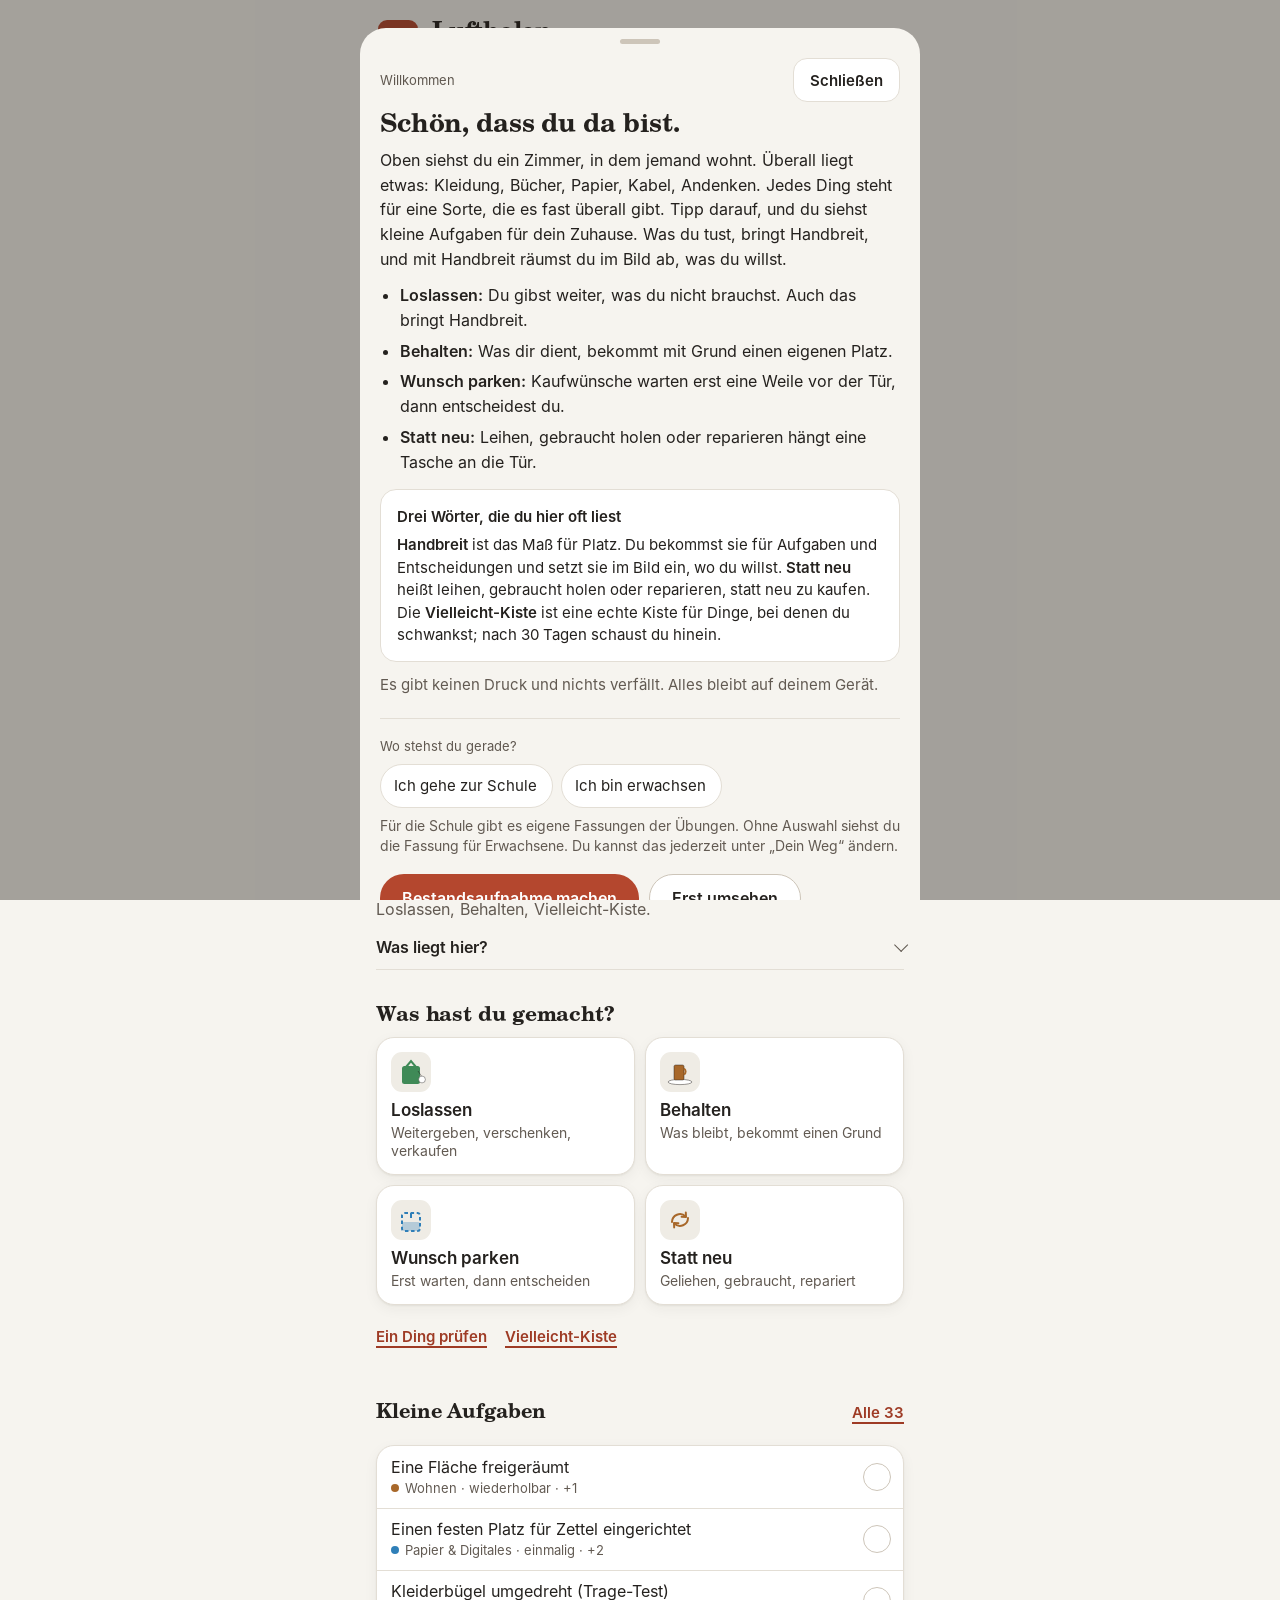
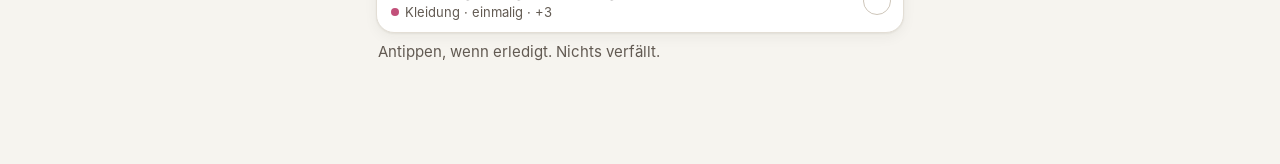
==== commit 5e6464a5: "Neuer Name Luftholen; Momentaufnahme nach der Bestandsaufnahme; sichtbare Verwandlung des Zimmers Co" ====
--- a/index.html
+++ b/index.html
@@ -3,8 +3,8 @@
 <head>
 <meta charset="utf-8">
 <meta name="viewport" content="width=device-width,initial-scale=1,viewport-fit=cover">
-<title>Freiraum – Entscheiden, was bleibt</title>
-<meta name="description" content="Entscheiden, was bleibt: Freiraum hilft Stück für Stück beim Loslassen, Warten und bewussten Behalten. Mit Wissen aus der Forschung, ohne Konto, alles bleibt auf deinem Gerät.">
+<title>Luftholen – Entscheiden, was bleibt</title>
+<meta name="description" content="Entscheiden, was bleibt: Luftholen hilft Stück für Stück beim Loslassen, Warten und bewussten Behalten. Mit Wissen aus der Forschung, ohne Konto, alles bleibt auf deinem Gerät.">
 <meta name="author" content="Carlo Maximilian Engeländer">
 <meta name="copyright" content="© Carlo Maximilian Engeländer. Alle Rechte vorbehalten.">
 <meta name="theme-color" media="(prefers-color-scheme: light)" content="#F6F4EF">
@@ -12,12 +12,12 @@
 <meta name="apple-mobile-web-app-capable" content="yes">
 <meta name="mobile-web-app-capable" content="yes">
 <meta name="apple-mobile-web-app-status-bar-style" content="default">
-<meta name="apple-mobile-web-app-title" content="Freiraum">
+<meta name="apple-mobile-web-app-title" content="Luftholen">
 <link rel="manifest" href="manifest.json">
 <link rel="icon" href="icon-192.png">
 <link rel="apple-touch-icon" href="apple-touch-icon.png">
-<meta property="og:title" content="Freiraum">
-<meta property="og:description" content="Entscheiden, was bleibt: Freiraum hilft Stück für Stück beim Loslassen, Warten und bewussten Behalten. Mit Wissen aus der Forschung, ohne Konto, alles bleibt auf deinem Gerät.">
+<meta property="og:title" content="Luftholen">
+<meta property="og:description" content="Entscheiden, was bleibt: Luftholen hilft Stück für Stück beim Loslassen, Warten und bewussten Behalten. Mit Wissen aus der Forschung, ohne Konto, alles bleibt auf deinem Gerät.">
 <meta property="og:image" content="icon-512.png">
 <meta property="og:type" content="website">
 </head>
@@ -25,7 +25,7 @@
 <style>@font-face{font-family:'TeX Gyre Schola';src:url([data-uri]) format('woff');font-style:normal;font-weight:700;font-display:swap}
 @font-face{font-family:'Inter';src:url([data-uri]) format('woff');font-style:normal;font-weight:400;font-display:swap}
 @font-face{font-family:'Inter';src:url([data-uri]) format('woff');font-style:normal;font-weight:600;font-display:swap}
-/* ===== Freiraum: Gestaltungssystem „Das Zimmer“ =====
+/* ===== Luftholen: Gestaltungssystem „Das Zimmer“ =====
    Warmer, heller Grund wie Papier. Eine einzige Leitfarbe: Ziegel. Gelb ist nur Licht.
    Schola (Schulbuch-Antiqua) für Name und Überschriften, Inter für alles andere.
    Dunkel ist ein Abend in warmem Graphit, klar und nicht trüb. */
@@ -458,6 +458,15 @@
 .box.tun{margin-top:16px}
 .box.tun .btn{width:auto;padding:0 20px}
 .row.chal.hl{background:var(--sel);border-radius:12px;padding-left:10px;padding-right:10px}
+.box.schwer{margin-top:14px}
+.fokus-z{font:400 14px/1.4 var(--f-ui);color:var(--muted);margin:6px 2px 0}
+.zverw{position:absolute;left:50%;top:10px;transform:translateX(-50%);margin:0;max-width:calc(100% - 24px);width:max-content;padding:6px 12px;border-radius:999px;background:var(--surface);color:var(--ink);font:600 13px/1.25 var(--f-ui);box-shadow:0 2px 8px rgba(0,0,0,.18);pointer-events:none;text-align:center;animation:zv .5s ease both;transition:opacity .6s}
+.zverw.weg{opacity:0}
+@keyframes zv{from{opacity:0;transform:translate(-50%,-6px)}to{opacity:1;transform:translate(-50%,0)}}
+@media (prefers-reduced-motion: reduce){.zverw{animation:none}}
+.prevw{height:120px;overflow:hidden;border-radius:14px;margin-top:10px;background:var(--wall);position:relative}
+canvas.prev{display:block;width:100%;position:absolute;left:0;top:50%;transform:translateY(-58%)}
+h3.profil{font-size:26px;line-height:1.15;margin:0}
 </style>
 <div id="app">
   <header class="top">
@@ -465,7 +474,7 @@
       <svg viewBox="0 0 512 512" aria-hidden="true"><rect class="lg-bg" width="512" height="512" rx="116"/><g transform="translate(0 -18)"><rect class="lg-a" x="92" y="120" width="82" height="260" rx="12"/><rect class="lg-bg" x="92" y="246" width="82" height="16"/><rect class="lg-a" x="188" y="170" width="74" height="210" rx="12"/><rect class="lg-bg" x="188" y="320" width="74" height="14"/><g class="lg-lean"><g transform="translate(362 380) rotate(-27) translate(0 -190)"><rect class="lg-b" width="76" height="190" rx="12"/><rect class="lg-bg" y="120" width="76" height="14"/></g></g><rect class="lg-a" x="70" y="372" width="372" height="56" rx="14"/></g></svg>
     </button>
     <div class="brand">
-      <span class="wm" id="wm">Freiraum</span>
+      <span class="wm" id="wm">Luftholen</span>
       <span class="sub" id="sub">Entscheiden, was bleibt</span>
     </div>
     <button class="ibtn" data-a="open" data-v="mehr" aria-label="Mehr: Darstellung, Datensicherung, Teilen">
@@ -491,8 +500,8 @@
 <div class="toast" id="toast" role="status" aria-live="polite"></div>
 <div class="sr" id="live" aria-live="polite"></div>
 <script>
-/* Freiraum – feste Kerndaten. ids ändern sich nie. */
-const APPNAME="Freiraum";
+/* Luftholen – feste Kerndaten. ids ändern sich nie. */
+const APPNAME="Luftholen";
 const APPSUB="Entscheiden, was bleibt";
 
 const AREAS=[
@@ -701,7 +710,18 @@
    ch:[
     {id:"c-ho1",t:"Ehrlich beim Hobby",min:10,w:3,x:"Nimm ein Gerät, das lange nicht benutzt wurde. Frag: Will ich es in den nächsten drei Monaten benutzen? Wenn ja, trag dir einen Termin ein. Wenn nein, darf es zu jemandem, der es nutzt."},
     {id:"c-ho2",t:"Spielzeug tauschen",min:15,w:4,x:"Pack einen Teil des Spielzeugs in eine Kiste und stell sie weg. In einigen Wochen wird getauscht. Kinder entscheiden über ihre eigenen Sachen mit.",s:"Pack einen Teil deiner Spielsachen in eine Kiste und stell sie weg. In ein paar Wochen tauschst du."},
-    {id:"c-ho3",t:"Leihen statt besitzen",min:5,w:2,x:"Schau nach, ob es in deiner Nähe eine Bibliothek der Dinge, eine Bücherei mit Geräten oder eine Tauschgruppe gibt."}]}
+    {id:"c-ho3",t:"Leihen statt besitzen",min:5,w:2,x:"Schau nach, ob es in deiner Nähe eine Bibliothek der Dinge, eine Bücherei mit Geräten oder eine Tauschgruppe gibt."}]},
+  {id:"moebel",n:"Möbel und Stauraum",kurz:"Schränke, Kommoden, Regale, Extra-Stühle",cat:"wo",name:"Möbel",imp:"i59",
+   fakt:[
+    {t:"In Deutschland hat jede Person im Schnitt 49 Quadratmeter Wohnfläche, 1990 waren es 35. Jeder Quadratmeter will geheizt, beleuchtet und gepflegt werden. Nach dem Weltklimarat hat der Zuwachs an Fläche die Fortschritte beim Heizen etwa aufgezehrt. Er nennt dafür mittlere Belege.",ev:2,q:"Umweltbundesamt 2025; IPCC AR6 WGIII Kap. 9",u:"https://www.umweltbundesamt.de/daten/private-haushalte-konsum/wohnen/wohnflaeche"},
+    {t:"In einer US-Befragung älterer Menschen sagten die mit mehr Zimmern häufiger, sie hätten mehr Dinge als nötig. Die Zahl stammt aus einem kurzen Fachbeitrag, nicht aus einer begutachteten Studie. Ob der Platz die Dinge anzieht, ist nicht geklärt.",ev:1,q:"Ekerdt 2012 (Newsletter-Beitrag); Hintergrund: Ekerdt & Baker 2014",u:"https://doi.org/10.1093/geronb/gbu003"},
+    {t:"In der EU wird der größte Teil alter Möbel verbrannt oder deponiert. Die Schätzung stammt aus einer Studie für einen Umweltverband. Gebraucht weitergegebene Möbel helfen vor allem dann, wenn dafür kein neues gekauft wird.",ev:1,q:"Eunomia für das EEB; Rebound-Studie Dänemark"}],
+   halten:"Möbel, die du jede Woche nutzt, Möbel für seltene, aber sichere Anlässe wie Gästebett oder Ausziehtisch, Erbstücke, die dir etwas bedeuten, und alles, was dir Halt und Sicherheit gibt. In kleinen Wohnungen fehlt eher Stauraum, als dass es zu viel gibt.",
+   los:"Ein Schrank, der nur aufbewahrt, was du nicht mehr nutzt, und dessen Inhalt woanders Platz hätte. Möbel, die einen Weg versperren, und doppelte Möbel nach einem Zusammenzug oder Erbe.",
+   ch:[
+    {id:"c-mo1",t:"Ein Schrank im Kopf",min:10,w:3,x:"Wähl einen Schrank oder eine Kommode. Geh Fach für Fach durch und frag: Habe ich das im letzten Jahr benutzt, und wo hätte es sonst Platz? Nimm nichts heraus. Am Ende steht einer von drei Sätzen: Der Schrank wird gebraucht, ein Fach ist frei, oder der Schrank könnte gehen. Alle drei sind gut.",s:"Geh ein Fach in deinem Zimmer durch und frag: Habe ich das im letzten Jahr benutzt? Nimm nichts heraus."},
+    {id:"c-mo2",t:"Der Wochen-Rundgang",min:10,w:3,x:"Geh durch die Wohnung. Leg auf jedes Möbel, das du diese Woche benutzt hast, einen Zettel. Schau, wo keiner liegt, und frag: Brauche ich es für einen seltenen Anlass, oder steht es nur? Heute entscheidest du nichts.",s:"Schau in deinem Zimmer, welche Möbel und Kisten du diese Woche benutzt hast. Heute entscheidest du nichts."},
+    {id:"c-mo3",t:"Bevor ein neues Regal kommt",min:5,w:2,x:"Schreib auf, was in ein neues Regal oder einen neuen Schrank soll und wie oft du es nutzt. Warte zwei Wochen. Brauchst du die Dinge regelmäßig, ist das neue Möbel eine gute Entscheidung. Wenn nicht, mach zuerst „Ein Schrank im Kopf“."}]}
 ];
 
 const IMPULSE_A=[
@@ -1257,7 +1277,7 @@
   t:"Faustregel: Wann sich Besitz lohnt",
   x:"Diese Karte ist eine Faustregel, kein Forschungsergebnis. Sie fasst zusammen, was andere Impulse nahelegen. Besitz lohnt sich eher, wenn du ein Ding oft benutzt. Er lohnt sich, wenn Leihen umständlich oder teuer wäre. Er lohnt sich, wenn ein Ding dich etwas können lässt oder Beziehungen trägt, etwa ein Erbstück oder ein Spiel für gemeinsame Abende. Und er lohnt sich eher, wenn ein Ding lange hält und sich reparieren lässt.",
   c:"Die Punkte stützen sich sinngemäß auf Befunde zu Dingen, mit denen man etwas tut, auf die Selbstbestimmungstheorie, die Nostalgieforschung, die Debatte ums Leihen und Rechnungen zur Herstellung von Geräten. Als Ganzes wurde die Regel nie geprüft.",
-  src:"Eigene Zusammenfassung von Freiraum, gestützt auf: Guevarra, D. A., & Howell, R. T. (2015), Journal of Consumer Psychology, 25(1), 28–41; Chen, B., et al. (2015), Motivation and Emotion, 39(2), 216–236; Wildschut, T., et al. (2006), Journal of Personality and Social Psychology, 91(5), 975–993; Slee, T. (2015), The case of the power drill; Europäische Umweltagentur (2020), Briefing Nr. 02/2020.",
+  src:"Eigene Zusammenfassung von Luftholen, gestützt auf: Guevarra, D. A., & Howell, R. T. (2015), Journal of Consumer Psychology, 25(1), 28–41; Chen, B., et al. (2015), Motivation and Emotion, 39(2), 216–236; Wildschut, T., et al. (2006), Journal of Personality and Social Psychology, 91(5), 975–993; Slee, T. (2015), The case of the power drill; Europäische Umweltagentur (2020), Briefing Nr. 02/2020.",
   links:[{n:"Chen und Kollegen 2015",u:"https://doi.org/10.1007/s11031-014-9450-1"},{n:"Wildschut und Kollegen 2006",u:"https://doi.org/10.1037/0022-3514.91.5.975"},{n:"Slee 2015",u:"https://tomslee.net/posts/2015-09-16-the-case-of-the-power-drill/index.html"},{n:"Europäische Umweltagentur 2020",u:"https://www.eea.europa.eu/en/analysis/publications/europes-consumption-in-a-circular-economy-the-benefits-of-longer-lasting-electronics"}],
   ev:0, typ:"Idee",
   tip:"Das kann heißen: Vor einem Kauf oder beim Aussortieren kannst du die vier Punkte kurz durchgehen. Sie ersetzen nicht dein eigenes Urteil, sie ordnen es nur.",
@@ -1371,6 +1391,16 @@
   ev:2, typ:"Übersicht",
   tip:"Das kann heißen: Bevor du ein Ding durch ein sparsameres ersetzt, lohnt die Frage, ob du es überhaupt brauchst. Ein Gerät weniger oder ein Fach, das leer bleiben darf, ist Suffizienz im Kleinen.",
   s:"Das kann heißen: Über die Wohnung entscheiden deine Eltern, über deine eigenen Dinge du. Ein Wunsch, der verblasst, oder ein Fach, das leer bleiben darf, ist Suffizienz im Kleinen.",
+  myth:false },
+{ id:"i59", cat:"wo",
+  t:"Mehr Zimmer, mehr Dinge?",
+  x:"In einer großen US-Befragung sagten 60 Prozent der Menschen ab 60 Jahren, sie hätten mehr Dinge, als sie brauchen. Wer mehr Zimmer hatte, sagte das häufiger. Fast die Hälfte wäre sehr ungern bereit, die eigenen Dinge in eine andere Wohnung zu bringen. Ob der Platz die Dinge anzieht oder ob es andere Gründe gibt, etwa Alter, Einkommen oder lange Wohndauer, zeigt die Studie nicht.",
+  c:"Das ist ein Zusammenhang aus einer Befragung, berichtet in einem kurzen, nicht begutachteten Beitrag, keine Ursache. Die begutachtete Folgestudie hat die Zimmerzahl nicht gemessen. Der Spruch, Dinge füllten jeden Platz, ist nicht geprüft. Platz, den du nutzt, ist kein Problem: Freie Zimmer werden oft für Besuch, Hobbys oder Pflege gebraucht. Wer sehr wenig Platz hat, hat eher zu wenig Stauraum als zu viel. In Deutschland wohnten 2025 etwa 12 Prozent der Menschen zu eng.",
+  src:"Ekerdt, D. J. (2012). Kurzer Beitrag im Newsletter Consumers, Commodities & Consumption, 13(2), nicht begutachtet (Daten: Health and Retirement Study 2010). Ekerdt, D. J., & Baker, L. A. (2014). The material convoy after age 50. Journals of Gerontology, Series B, 69(3), 442–450. Destatis, EU-SILC 2025.",
+  u:"https://doi.org/10.1093/geronb/gbu003",
+  ev:1, typ:"Beobachtung",
+  tip:"Das kann heißen: Ein Schrank, der zugeht, sagt noch nicht, ob du ihn brauchst. Die Frage ist, was darin liegt und ob du es nutzt.",
+  s:"Das kann heißen: Über Möbel entscheiden meist deine Eltern. Du kannst bei deinen eigenen Fächern anfangen.",
   myth:false }
 ];
 
@@ -1476,7 +1506,7 @@
   r:0, x:"Suffizienz heißt, insgesamt weniger zu brauchen. Ein sparsameres Gerät ist Effizienz, Ökostrom ist Konsistenz. Der Weltklimarat nennt kleinere Wohnungen, die zum Haushalt passen, ausdrücklich als Beispiel. Die drei Wege ergänzen sich.", imp:"i58" }
 ];
 
-// Freiraum – Praxisinhalte: Übungen, Begriffe, Monatsthemen, Bestandsaufnahme
+// Luftholen – Praxisinhalte: Übungen, Begriffe, Monatsthemen, Bestandsaufnahme
 // Autor und Auftraggeber: Carlo Maximilian Engeländer. Alle Rechte vorbehalten.
 
 const UEBUNGEN=[
@@ -1872,7 +1902,8 @@
   o:["Fast nie.","Ein paar Mal im Monat.","Ungefähr jede Woche.","Fast jeden Tag."] },
 { id:"c04", cat:"wo", q:"Wie viele Flächen in deinem Zimmer oder deiner Wohnung sind gerade so zugestellt, dass du sie nicht benutzen kannst?",
   o:["Keine.","Eine.","Zwei oder drei.","Mehr als drei."] },
-{ id:"c05", cat:"pa", q:"Wie sieht es mit Papieren aus, um die du dich kümmern müsstest, zum Beispiel Briefe, Formulare oder Zettel aus der Schule?",
+{ id:"c05", cat:"pa", q:"Wie sieht es mit Papieren aus, um die du dich kümmern müsstest, zum Beispiel Briefe, Formulare oder Rechnungen?",
+  s:"Wie sieht es mit Papieren aus, um die du dich kümmern müsstest, zum Beispiel Briefe, Formulare oder Zettel aus der Schule?",
   o:["Es liegt nichts herum.","Es gibt einen kleinen Stapel, den ich im Blick habe.","Es gibt einen Stapel, bei dem ich nicht genau weiß, was darin ist.","Ich habe schon einmal etwas verpasst, weil es in einem Stapel untergegangen ist."] },
 { id:"c06", cat:"pa", q:"Wie oft meldet dein Handy oder Computer, dass der Speicher fast voll ist?",
   o:["Nie.","Selten.","Ab und zu, dann lösche ich schnell etwas.","Ständig, ich klicke die Meldung meistens weg."] },
@@ -1883,7 +1914,10 @@
 { id:"c09", cat:"ko", q:"Wie oft kaufst du etwas, das du kurz danach bereust oder kaum benutzt?",
   o:["Fast nie.","Ein paar Mal im Jahr.","Ungefähr jeden Monat.","Mehrmals im Monat."] },
 { id:"c10", cat:"ko", q:"Wie oft schaust du dir Shops oder Angebote an, ohne etwas Bestimmtes zu brauchen?",
-  o:["Fast nie.","Ab und zu.","Mehrmals pro Woche.","Fast jeden Tag."] }
+  o:["Fast nie.","Ab und zu.","Mehrmals pro Woche.","Fast jeden Tag."] },
+{ id:"c11", cat:"wo", fokus:true, q:"Hast du Möbel, die vor allem Dinge aufbewahren, die du kaum nutzt?",
+  s:"Gibt es in deinem Zimmer Fächer oder Kisten, in denen vor allem Dinge liegen, die du kaum nutzt?",
+  o:["Nein, meine Möbel werden genutzt.","Ich weiß es nicht genau.","Ja, ein oder zwei.","Ja, mehrere Schränke oder ein ganzes Zimmer."] }
 ];
 
 /* Kleine Aufgaben: antippen, wenn erledigt. ids ändern sich nie.
@@ -1990,6 +2024,7 @@
   i55:{tun:"Nimm heute ein Ding, das dir keine Freude macht, und prüf es mit den anderen Gründen: Nutze ich es oft, macht es mich fähig, trägt es Bedeutung?",a:"open",v:"keep",b:"Mit Grund behalten"},
   i56:{tun:"Lass ein frei gewordenes Fach zwei Wochen lang leer. Parke jeden Wunsch, der dafür auftaucht.",s:"Lass ein freies Fach in deinem Zimmer zwei Wochen lang leer. Parke jeden Wunsch, der dafür auftaucht.",a:"open",v:"wish",b:"Wunsch parken"},
   i57:{tun:"Schau dir diese Woche drei Abraten-Videos an. Notiere bei jedem, ob am Ende ein Produkt, ein Link oder ein Rabattcode kommt.",a:"ueb",v:"u35",b:"Übung ansehen"},
+  i59:{tun:"Öffne heute einen Schrank, den du selten öffnest, und geh ihn Fach für Fach durch. Frag nur: Habe ich das im letzten Jahr benutzt, und wo hätte es sonst Platz?",s:"Geh heute ein Fach in deinem Zimmer durch. Frag nur: Habe ich das im letzten Jahr benutzt?",a:"chal",v:"c-mo1",b:"Zur Aufgabe"},
   i58:{tun:"Such heute in einem Bereich nach Doppeltem, etwa Scheren oder Vasen. Lass das Fach, das dadurch frei wird, leer bleiben.",s:"Such in deinem Zimmer nach Doppeltem, etwa Stiften oder Scheren. Lass das Fach, das dadurch frei wird, leer bleiben.",a:"open",v:"timer",b:"Zeitgeber starten"}
 };
 
@@ -2162,7 +2197,7 @@
   /* ---------- Kategorien: Das Bild steht für Sorten von Dingen, nicht für ein bestimmtes Zimmer ----------
      Jedes Kramding gehört nach seiner Art zu genau einer Kategorie (Texte in zonen.js). Eine Stelle ist eine Kategorie
      an einem Ort im Bild (z. B. Bücher im Regal). Die Tippfläche liegt immer auf einem sichtbaren Ding. */
-  const KIDS=["kleidung","buecher","papier","erinnerung","kueche","technik","deko","verpackung","hobby"];
+  const KIDS=["kleidung","buecher","papier","erinnerung","kueche","technik","deko","verpackung","hobby","moebel"];
   function katOf(p){ const k=p.k;
     if(["jeans","pullb","shirtb","tuchb","socke","rucksack","schuhe","kleidhaufen","pulli","waeschekorb"].includes(k)) return "kleidung";
     if(["buch","buchq","buchq3","stapelbuch","buecherstapel"].includes(k)) return "buecher";
@@ -2172,6 +2207,7 @@
     if(["kabel","lader","kabelknaeuel","controller"].includes(k)) return "technik";
     if(["versand","versandtuete","tuete"].includes(k)||(k==="karton"&&(p.z==="floor"||p.z==="under"))) return "verpackung";
     if(k==="lego"||k==="ball") return "hobby";
+    if(k==="kommode"||k==="klappstuhl"||(k==="kiste"&&p.x>=318&&p.z==="floor")) return "moebel";
     return "deko";
   }
   function ortOf(p){ const z=p.z;
@@ -2185,7 +2221,7 @@
      sonst in der festen Reihenfolge des Bildes (Gruppen, oben auf dem Stapel zuerst). "_alt" räumt in der festen Reihenfolge
      über alle Kategorien (Fortschritt aus früheren Fassungen und „Irgendwo abräumen“). Ein Ding geht, sobald das Guthaben
      seiner Kategorie mindestens die Hälfte seiner Fläche deckt. */
-  const EINH=210;
+  const EINH=210; let FOCUS=[];
   /* Wie viel Fläche bei R eingesetzten Handbreit insgesamt fort ist: Anteil (R/210)^0,6. Am Anfang räumt eine Handbreit
      mehr als später (3 Handbreit: etwa 8 %, Hälfte bei etwa 66 Handbreit), ohne eine Sorte auf einen Schlag zu leeren. */
   function areaAt(R){ if(R<=0) return 0; const A=build().reduce((s,p)=>s+p.a,0); return A*Math.min(1,Math.pow(R/EINH,0.6)) }
@@ -2245,7 +2281,8 @@
     const okPt=([cx,cy])=>{ const x=cx*u, y=cy*u; return x>=22&&x<=W-22&&y>=22&&y<=H-22&&!keep.some(([a,b])=>Math.hypot(a-x,b-y)<S) };
     const V=Z.map(z=>({z,c:z.cand.filter(okPt).map(([x,y])=>[x*u,y*u])}));
     const seen=new Set(), firsts=[], others=[];
-    V.forEach(v=>{ if(!seen.has(v.z.kat)){ seen.add(v.z.kat); firsts.push(v) } else others.push(v) });
+    const FO=FOCUS||[], fr=k=>FO.includes(k)?0:1;
+    V.slice().sort((a,b)=>fr(a.z.kat)-fr(b.z.kat)).forEach(v=>{ if(!seen.has(v.z.kat)){ seen.add(v.z.kat); firsts.push(v) } else others.push(v) });
     let best=null;
     [[firsts.slice().sort((a,b)=>a.c.length-b.c.length),others],[firsts,others]].forEach(([A,Bo])=>{ const taken=[], got={};
       [...A,...Bo].forEach(({z,c})=>{ if(Object.keys(got).length>=14) return; const p=c.find(([x,y])=>!taken.some(([a,b])=>Math.hypot(a-x,b-y)<S)); if(p){ taken.push(p); got[z.id]=p } });
@@ -2330,6 +2367,11 @@
     add({k:"pulli",z:"floor",x:50,y:290-30,w:30,h:14,c:4,g:1,flat:1,stackOn:1});
     add({k:"blatt",z:"floor",x:276,y:292-22,w:22,h:5,c:10,g:1,stackOn:1});
     add({k:"lego",z:"floor",x:110,y:286-30,w:10,h:6,c:6,g:1,stackOn:1});
+    /* h) Möbel, die vor allem aufbewahren (Sorte „Möbel und Stauraum“): eine Kommode vor der Tür, ein Klappstuhl unter dem Tisch.
+       Am Ende angehängt, mit festem u, damit die übrigen Dinge unverändert bleiben. */
+    add({k:"kommode",z:"floor",x:314,y:238,w:38,h:30,c:0,g:9,u:0.6});
+    add({k:"kiste",z:"floor",x:320,y:238-30,w:20,h:9,c:6,g:9,u:0.2,stackOn:1});
+    add({k:"klappstuhl",z:"under",x:119,y:232,w:17,h:52,c:3,g:8,u:0.5});
     // Stapel: oben geht zuerst
     const st={}; P.forEach(p=>{ if(p.stack!=null)(st[p.stack]=st[p.stack]||[]).push(p) });
     Object.values(st).forEach(L=>{ const us=L.map(p=>p.u).sort((a,b)=>a-b); L.sort((a,b)=>b.lvl-a.lvl).forEach((p,i)=>p.u=us[i]) });
@@ -2362,6 +2404,15 @@
       case "buchq3": for(let i=0;i<3;i++){ g.fillStyle=J(p.c+i*4); rr(g,x+(i%2)*2,y-(i+1)*3,w-2,3,0.6); g.fill() } break;
       case "ordner": g.fillStyle=c; rr(g,x,y-h,w,h,1); g.fill(); g.fillStyle=pap; rr(g,x+1.5,y-h+5,w-3,9,1); g.fill(); g.fillStyle=d; ell(g,x+w/2,y-10,2,2); g.fill(); break;
       case "dose": g.fillStyle=c; rr(g,x,y-h,w,h,1.5); g.fill(); g.fillStyle=d; g.fillRect(x,y-h,w,2); g.fillStyle=l; g.fillRect(x+1,y-h*0.62,w-2,h*0.3); break;
+      case "kommode": { const wd=mix(dark?"#7A5A3E":"#B98A5A",T.calm,calm*0.6), wl=mix(wd,"#ffffff",0.18), wk=mix(wd,"#000000",0.3);
+        g.fillStyle=wk; g.fillRect(x+3,y-3,3,3); g.fillRect(x+w-6,y-3,3,3);
+        g.fillStyle=wd; rr(g,x,y-h,w,h-3,1.5); g.fill(); g.fillStyle=wl; g.fillRect(x-1,y-h,w+2,2.5);
+        for(let i=0;i<3;i++){ const yy=y-h+4+i*8; g.fillStyle=wl; rr(g,x+2.5,yy,w-5,6.5,1); g.fill(); g.fillStyle=wk; ell(g,x+w/2,yy+3.2,1.6,1.1); g.fill() }
+        break }
+      case "klappstuhl": { const fr=mix(dark?"#9AA3A8":"#7E8A90",T.calm,calm*0.6), st=mix(dark?"#8A6A4A":"#C08D5A",T.calm,calm*0.6);
+        g.save(); g.translate(x+w,y); g.rotate(-0.16); g.strokeStyle=fr; g.lineWidth=1.6; g.lineCap="round";
+        g.beginPath(); g.moveTo(-w,0); g.lineTo(-2,-h); g.moveTo(-2,0); g.lineTo(-w+2,-h*0.55); g.stroke();
+        g.fillStyle=st; for(let i=0;i<4;i++){ rr(g,-w+1,-h*0.42-i*4.4,w-2,3,0.8); g.fill() } g.restore(); break }
       case "kiste": g.fillStyle=c; rr(g,x,y-h,w,h,2); g.fill(); g.fillStyle=d; rr(g,x+w/2-4,y-h+3,8,3,1.5); g.fill(); break;
       case "karton": g.fillStyle=kraft; rr(g,x,y-h,w,h,1); g.fill(); g.fillStyle="rgba(0,0,0,.10)"; g.fillRect(x,y-h,w,Math.max(2,h*0.14)); g.fillStyle="rgba(255,255,255,.30)"; g.fillRect(x+w/2-2.5,y-h,5,h*0.6);
         if(w>24){ g.fillStyle=pap; g.fillRect(x+w*0.62,y-h*0.55,w*0.22,h*0.22) } break;
@@ -2570,7 +2621,9 @@
     const K=(m.keep||[]).slice(0,MAXK), B=blockedSet(K), TT=times(m.spend,B);
     const vis=p=>c<TT[p.i]&&!B.has(p.i);
     const J=z=>P.filter(p=>p.z===z&&vis(p));
-    const dj=p=>drawJunk(g,p,T,calm,dark);
+    // Schwerpunkt aus der Bestandsaufnahme: Diese Sorten behalten ihre Farbe, der übrige Kram wird etwas ruhiger
+    const FO=m.focus&&m.focus.length?m.focus:null;
+    const dj=p=>drawJunk(g,p,T,FO&&!FO.includes(p.kat)?Math.min(0.92,calm+0.4):calm,dark);
 
     // Wand: wird mit dem Fortschritt heller
     const wall=mix(T.wall0,T.wall1,Math.pow(k,0.7));
@@ -2829,14 +2882,14 @@
   }
   function size(){ const W=cv.clientWidth||360; return {W,H:Math.round(W*VH/VW),dpr:Math.min(3,window.devicePixelRatio||1)} }
   const cache=new Map();
-  function keyOf(m,W,dpr){ const e=env(m); return JSON.stringify([W,dpr,e.dark,e.night,e.se,clearing(m).toFixed(4),m.keep,(m.bags||[]).map(b=>b.n),m.paths,(m.wishes||[]).map(w=>[w.cat,Math.round(w.p*10)]),m.spend||[]]) }
+  function keyOf(m,W,dpr){ const e=env(m); return JSON.stringify([(m.focus||[]).join(),W,dpr,e.dark,e.night,e.se,clearing(m).toFixed(4),m.keep,(m.bags||[]).map(b=>b.n),m.paths,(m.wishes||[]).map(w=>[w.cat,Math.round(w.p*10)]),m.spend||[]]) }
   function layerFor(W,H,dpr,m){ const k=keyOf(m,W,dpr); let L=cache.get(k); if(!L){ L=layer(W,H,dpr,m); cache.set(k,L); if(cache.size>4) cache.delete(cache.keys().next().value) } return L }
   function mount(canvas,m,fromModel){
     cv=canvas; ctx=cv.getContext("2d"); model=m; m.dark=document.documentElement.dataset.dark==="1";
     const {W,H,dpr}=size(); cv.width=Math.round(W*dpr); cv.height=Math.round(H*dpr); cv.style.height=H+"px";
     const t1=performance.now(); cur=layerFor(W,H,dpr,m); Bild.lastBuild=performance.now()-t1; const u=W/VW;
     info={hits:cur.hits.map(h=>({id:h.id,hx:h.x*u,hy:h.y*u,hr:22,cat:h.cat,why:h.why,ding:h.ding})),cx:180*u,cy:190*u,rx:120*u,ry:80*u,ph:dayPhase(m.date||new Date()),W,H};
-    info.zones=placeZones(zonesOf(m),info.hits,u,W,H);
+    FOCUS=m.focus||[]; info.zones=placeZones(zonesOf(m),info.hits,u,W,H);
     prev=null; fadeT0=0; ringAt=null; full=true;
     if(fromModel&&!RMq()){ fromModel.dark=m.dark; fromModel.date=m.date; prev=layerFor(W,H,dpr,fromModel); fadeT0=performance.now()+(m.delay||250) }
     if(m.ringKeep&&!RMq()){ const hk=info.hits.find(x=>x.id===m.ringKeep); if(hk) ringAt={x:hk.hx,y:hk.hy,r:hk.hr} }
@@ -2854,7 +2907,7 @@
     const {W,dpr}=size(), u=W/VW, still=RMq(), tm=still?2:(t-t0)/1000+2;
     const t1=performance.now();
     if(prev||ringAt||full){
-      let k=1; if(prev){ k=fadeT0?Math.min(1,Math.max(0,(t-fadeT0)/1200)):0; if(k>=1){ prev=null; k=1 } }
+      let k=1; if(prev){ k=fadeT0?Math.min(1,Math.max(0,(t-fadeT0)/(model.fadeDur||1200))):0; if(k>=1){ prev=null; k=1 } }
       ctx.setTransform(1,0,0,1,0,0); ctx.globalAlpha=1; ctx.clearRect(0,0,cv.width,cv.height);
       ctx.drawImage(cur.base,0,0);
       if(prev){ ctx.globalAlpha=1-k; ctx.drawImage(prev.base,0,0); ctx.globalAlpha=1 }
@@ -2864,7 +2917,8 @@
       else ctx.drawImage(cur.top,0,0);
       full=!!prev;
       if(ringAt){ const dur=ringAt.dur||1600, q=still&&(ringAt.box||ringAt.dots)?0.5:(t-ringT0)/dur; if(q>0&&q<1){ ctx.setTransform(dpr,0,0,dpr,0,0); ctx.save(); ctx.strokeStyle=model.dark?"#E8826A":"#B4472E"; ctx.globalAlpha=Math.sin(q*Math.PI)*0.85; ctx.setLineDash([4,3.5]); ctx.lineWidth=1.6;
-          if(ringAt.boxes){ const e=still?0:(1-q)*3; ringAt.boxes.forEach(([bx,by,bw,bh])=>{ ctx.beginPath(); ctx.roundRect(bx-e,by-e,bw+2*e,bh+2*e,5); ctx.stroke() }) }
+          if(ringAt.boxes&&ringAt.soft){ ctx.setLineDash([]); ctx.strokeStyle=model.dark?"#F2C463":"#E9B53F"; ctx.lineWidth=3; ctx.shadowColor=ctx.strokeStyle; ctx.shadowBlur=8; ctx.globalAlpha=Math.sin(q*Math.PI)*0.7; ringAt.boxes.forEach(([bx,by,bw,bh])=>{ ctx.beginPath(); ctx.roundRect(bx,by,bw,bh,6); ctx.stroke() }) }
+          else if(ringAt.boxes){ const e=still?0:(1-q)*3; ringAt.boxes.forEach(([bx,by,bw,bh])=>{ ctx.beginPath(); ctx.roundRect(bx-e,by-e,bw+2*e,bh+2*e,5); ctx.stroke() }) }
           else if(ringAt.box){ const [bx,by,bw,bh]=ringAt.box, e=still?0:(1-q)*3; ctx.beginPath(); ctx.roundRect(bx-e,by-e,bw+2*e,bh+2*e,6); ctx.stroke() }
           else if(ringAt.dots){ ctx.setLineDash([3,3]); ringAt.dots.forEach(([x,y])=>{ ctx.beginPath(); ctx.arc(x,y,13+(still?0:q*3),0,7); ctx.stroke() }) }
           else { ctx.beginPath(); ctx.arc(ringAt.x,ringAt.y,ringAt.r*(0.9+q*0.25),0,7); ctx.stroke() } ctx.restore() } else if(q>=1){ ringAt=null; full=true } }
@@ -2892,6 +2946,10 @@
     const g0=goneSet(fromM.spend,Bf), g1=goneSet(toM.spend,blockedSet((toM.keep||[]).slice(0,MAXK))), P=build();
     const L=P.filter(p=>g1.has(p.i)&&!g0.has(p.i)&&!Bf.has(p.i)); if(!L.length) return;
     ring({boxes:L.slice(0,12).map(p=>rectOf(p).map((v,i)=>i<2?(v-2)*u:(v+4)*u)),dur:2000},delay||0) }
+  /* Nach der Bestandsaufnahme: die Dinge der Schwerpunkt-Sorten kurz umranden */
+  function markFocus(m,delay){ if(!cv||!info||!m.focus) return; const u=info.W/VW, K=(m.keep||[]).slice(0,MAXK), B=blockedSet(K), G=goneSet(m.spend,B);
+    const L=build().filter(p=>m.focus.includes(p.kat)&&!G.has(p.i)&&!B.has(p.i)).sort((a,b)=>b.a-a.a).slice(0,14); if(!L.length) return;
+    ring({boxes:L.map(p=>rectOf(p).map((v,i)=>i<2?(v-2)*u:(v+4)*u)),dur:2600,soft:1},delay||0) }
   /* Ausschnitt um eine Zone für das Blatt: aus dem Standbild, mit gestricheltem Rahmen */
   function crop(el,id){ if(!cur||!info||!el) return false; const z=(info.zones||[]).find(x=>x.id===id); if(!z) return false;
     const {W,H,dpr}=size(), ew=el.clientWidth||320, eh=el.clientHeight||120, A=ew/eh, [bx,by,bw,bh]=z.box;
@@ -2913,11 +2971,11 @@
   function flaeche(spend,keep){ const B=blockedSet((keep||[]).slice(0,MAXK)), G=goneSet(spend,B); return build().filter(p=>!G.has(p.i)&&!B.has(p.i)).reduce((s,p)=>s+p.a,0) }
   function gone(spend,keep){ const B=blockedSet((keep||[]).slice(0,MAXK)); return [...goneSet(spend,B)] }
   function restKat(spend,kat,keep){ return restOf(spend,kat,blockedSet((keep||[]).slice(0,MAXK))) }
-  return {placed:()=>info&&info.zones||[],zonesOf,restKat,KIDS,EINH,gone,mark,markFrom,markGone,zoneAt,crop,times,mount,stop,paint,draw,season,dayPhase,clearing,flaeche,SLOTS,DING,MOTIVE,motifOf,guessMotif,motifIcon,VW,VH,hitY,lastBuild:0,lastFrame:0,_build:build};
+  return {placed:()=>info&&info.zones||[],zonesOf,restKat,KIDS,EINH,gone,mark,markFrom,markGone,markFocus,zoneAt,crop,times,mount,stop,paint,draw,season,dayPhase,clearing,flaeche,SLOTS,DING,MOTIVE,motifOf,guessMotif,motifIcon,VW,VH,hitY,lastBuild:0,lastFrame:0,_build:build};
 })();
 
-/* ===== Freiraum: Zustand, Logik, Ansichten ===== */
-const BUILD="21.10.2026, 15:42";
+/* ===== Luftholen: Zustand, Logik, Ansichten ===== */
+const BUILD="22.10.2026, 00:54";
 const KEY="lichtung-v1";
 try{ history.scrollRestoration="manual" }catch(e){}
 const DAY=864e5;
@@ -2940,6 +2998,14 @@
 const CHAL=Object.fromEntries(KATEGORIEN.flatMap(k=>k.ch.map(c=>[c.id,Object.assign({kat:k.id,cat:k.cat},c)])));
 const CHALCAP=8;
 const ORT={regal:"im Regal",oben:"oben auf dem Regal",wand:"an der Wand",pinn:"an der Pinnwand",fenster:"auf der Fensterbank",tisch:"auf dem Tisch",stuhl:"auf dem Stuhl",unter:"unter dem Tisch",vorn:"vorn am Boden",boden:"am Boden"};
+/* Schwerpunkt aus der Bestandsaufnahme: welche Sorten im Bild nach vorn treten. Die Menge im Bild ändert sich nicht. */
+const Q2K={c01:["kleidung"],c02:["kleidung"],c03:["deko","moebel"],c04:["moebel","kueche"],c05:["papier"],c06:["technik"],c07:["erinnerung","deko"],c08:["erinnerung"],c09:["verpackung"],c10:["verpackung"],c11:["moebel"]};
+function focusKats(ans){ if(!ans&&S.settings&&S.settings.nofocus) return []; ans=ans||(S.check&&S.check.ans); if(!ans) return []; const sc={};
+  Object.entries(ans).forEach(([q,v])=>(Q2K[q]||[]).forEach(k=>sc[k]=(sc[k]||0)+(+v||0)));
+  let F=Object.keys(sc).filter(k=>sc[k]>=2&&KAT[k]).sort((a,b)=>sc[b]-sc[a]||KATEGORIEN.findIndex(x=>x.id===a)-KATEGORIEN.findIndex(x=>x.id===b)).slice(0,3);
+  // Wer bei der Möbelfrage „ein oder zwei“ oder mehr sagt, bekommt Möbel sicher in den Schwerpunkt
+  if((+ans.c11||0)>=2&&!F.includes("moebel")){ F=F.slice(0,2); F.push("moebel") }
+  return F }
 const katOfStelle=id=>String(id||"").split("@")[0];
 const AUFCAP=6;
 
@@ -3071,7 +3137,7 @@
   const kd=keepAskDue(); if(kd.length) return {m:"Nachfrage",t:"Stimmt der Grund noch?",x:"Du hast „"+kd[0].name+"“ bewusst behalten. Gilt dein Grund noch?",a:"open",v:"keepask",w:kd[0].id,b:"Nachsehen"};
   const ee=exEvalDue(); if(ee.length) return {m:"Übung vorbei",t:UEB[ee[0][0]].t,x:"Das war der letzte Tag. Wie ist es gelaufen?",a:"open",v:"ueb",w:ee[0][0],b:"Auswerten"};
   const et=exTodayOpen(); if(et.length) return {m:"Übung läuft",t:UEB[et[0][0]].t,x:"Tag "+exDay(et[0][1])+" von "+UEB[et[0][0]].d+". Wie lief es heute?",a:"open",v:"ueb",w:et[0][0],b:"Eintragen"};
-  if(!S.check) return {m:"Zum Anfang",t:"Mach die Bestandsaufnahme",x:"Zehn kurze Fragen zeigen, wo Besitz dir gerade am meisten Druck macht. Das dauert etwa zwei Minuten.",a:"open",v:"check",b:"Beginnen"};
+  if(!S.check) return {m:"Zum Anfang",t:"Mach die Bestandsaufnahme",x:"Kurze Fragen zeigen, wo Besitz dir gerade am meisten Druck macht. Das dauert etwa zwei Minuten.",a:"open",v:"check",b:"Beginnen"};
   for(const a of areaOrder()){
     const st=stations(a), i=st.indexOf(false); if(i<0) continue;
     const n=AREA[a].n;
@@ -3149,7 +3215,7 @@
   const Wt=waiting();
   return {r:rOf(R),w:R,stage:st,keep:keepL.map(k=>Object.assign({id:k.id,cat:k.cat,why:k.why},k.motif?{motif:k.motif}:{})),paths:B.length,bags:B,
     wishes:Wt.map(w=>({cat:w.cat,p:Math.max(0,Math.min(1,(now()-w.ts)/Math.max(1,w.due-w.ts)))})),motes:faded,date:new Date(now()),
-    spend:(spend||S.spend||[]).map(x=>Object.assign({k:x.k,z:x.z,n:x.n},x.alt?{alt:1}:{}))};
+    focus:focusKats(),spend:(spend||S.spend||[]).map(x=>Object.assign({k:x.k,z:x.z,n:x.n},x.alt?{alt:1}:{}))};
 }
 /* Hinweis auf die Stellen: beim ersten Besuch (gestrichelte Kreise und ein Etikett am oberen Bildrand).
    Er geht beim ersten Antippen, beim ersten Eintrag oder nach 8 s weg. */
@@ -3163,18 +3229,28 @@
 function mountBild(){
   const cv=$("#bild"); if(!cv) return; autoSpend();
   const R=raum(), K=keepers(), st=stageOf(R);
-  const BL=bagList(), sig={w:R,ns:S.spend.length,k:K.map(k=>k.id).join(","),p:BL.length,s:waiting().length};
+  const BL=bagList(), sig={w:R,ns:S.spend.length,k:K.map(k=>k.id).join(","),p:BL.length,s:waiting().length,f:focusKats().join(),c:S.check?S.check.ts:0};
   const sh=S.shown;
   let from=null;
-  if(sh&&(sh.w!==R||sh.k!==sig.k||sh.p!==sig.p)){
+  // Verwandlung nach einer (neuen) Bestandsaufnahme oder geändertem Schwerpunkt. Ältere Stände ohne f/c gelten als „vorher ohne Schwerpunkt“.
+  const fChange=!!(sh&&(((sh.c||0)!==sig.c&&sig.f)||(sh.f!=null&&sh.f!==sig.f)));
+  if(sh&&(sh.w!==R||sh.k!==sig.k||sh.p!==sig.p||fChange)){
     const oldK=K.filter(k=>sh.k.split(",").includes(k.id)), ns=sh.ns==null?S.spend.length:Math.min(sh.ns,S.spend.length);
     const oldSp=sh.w<R?S.spend.slice(0,ns):S.spend, oldR=oldSp.reduce((s,x)=>s+x.n,0);
     from=bildModel(oldR,oldK,BL.slice(BL.length-Math.min(sh.p,sig.p)),oldSp);
+    if(fChange) from.focus=sh.f&&(sh.c||0)===sig.c?sh.f.split(","):[];
   }
   const m=bildModel(R,K,BL);
   const newK=from?K.filter(k=>!sh.k.split(",").includes(k.id)):[];
   if(from){ if(newK.length) m.ringKeep=newK[newK.length-1].id; else if(st>stageOf(from.w)) m.ringStage=true }
-  m.delay=FADE_DELAY; const info=Bild.mount(cv,m,from);
+  m.delay=FADE_DELAY;
+  // Neuer Schwerpunkt: langsame, gut sichtbare Verwandlung, das Bild steht dafür oben im Blick
+  if(fChange){ m.delay=900; m.fadeDur=2600; if(scrollY>0) scrollTo({top:0,behavior:"auto"});
+    // Etikett im Bild, damit man den Zusammenhang sieht
+    const st=cv.parentNode; if(st&&m.focus.length){ const o=document.createElement("p"); o.className="zverw"; o.setAttribute("aria-live","polite");
+      o.textContent="Dein Schwerpunkt: "+m.focus.map(k=>KAT[k].n).join(", "); st.appendChild(o); setTimeout(()=>o.classList.add("weg"),5200); setTimeout(()=>o.remove(),6000) }
+    else if(st){ const o=document.createElement("p"); o.className="zverw"; o.textContent="Kein Schwerpunkt: alle Sorten sehen gleich aus"; st.appendChild(o); setTimeout(()=>o.classList.add("weg"),4200); setTimeout(()=>o.remove(),5000) } }
+  const info=Bild.mount(cv,m,from);
   const ov=$("#hits"); if(ov){ const Wc=cv.clientWidth, Hc=cv.clientHeight;
     // Tastatur: Die Flächen im Bild sind aus der Tab-Reihenfolge genommen (tabindex -1). Die Liste „Was liegt hier?“ führt zu denselben Blättern.
     const hintOn=!S.mom["zonen-tipp"]||zHintNow;
@@ -3183,14 +3259,14 @@
   const stUp=from&&st>stageOf(from.w);
   S.shown=sig;
   // Liste „Was liegt hier?“: die Kategorien, die im Bild noch etwas haben, je mit ihrer größten Stelle
-  const zl=$(".zliste"); if(zl){ const seen=new Set(), Z=(info.zones||[]).filter(z=>KAT[z.kat]&&!seen.has(z.kat)&&seen.add(z.kat));
-    zl.hidden=!Z.length; zl.querySelector(".list").innerHTML=Z.map(z=>`<button class="row" data-a="zone" data-v="${z.id}"><i class="dot ${KAT[z.kat].cat}"></i><span class="t"><b>${esc(KAT[z.kat].n)}</b><span>${esc(KAT[z.kat].kurz)}</span></span>${chev}</button>`).join("") }
+  const zl=$(".zliste"); if(zl){ const seen=new Set(), F=m.focus||[], Z=(info.zones||[]).filter(z=>KAT[z.kat]&&!seen.has(z.kat)&&seen.add(z.kat)).sort((a,b)=>(F.includes(a.kat)?0:1)-(F.includes(b.kat)?0:1));
+    zl.hidden=!Z.length; zl.querySelector(".list").innerHTML=Z.map(z=>`<button class="row" data-a="zone" data-v="${z.id}"><i class="dot ${KAT[z.kat].cat}"></i><span class="t"><b>${esc(KAT[z.kat].n)}</b><span>${F.includes(z.kat)?"Dein Schwerpunkt · ":""}${esc(KAT[z.kat].kurz)}</span></span>${chev}</button>`).join("") }
   const zp=$(".zhint"); if(zp&&!(info.zones||[]).length) zp.remove();
   if(!S.mom["zonen-tipp"]&&!SH&&(info.zones||[]).length){ S.mom["zonen-tipp"]=now(); zHintNow=true; setTimeout(zHintOff,8000) }
   // Nach dem Abräumen: die Stelle während der Überblendung markieren
-  if(zMarkNext&&from){ Bild.markGone(from,m,FADE_DELAY) } zMarkNext=null;
+  if(zMarkNext&&from){ Bild.markGone(from,m,FADE_DELAY) } else if(fChange&&m.focus.length) Bild.markFocus(m,900+2600); zMarkNext=null;
   save();
-  later(()=>maybeMoment(),from?(stUp?2600:1500)+FADE_DELAY-250:700);
+  later(()=>maybeMoment(),fChange?6200:from?(stUp?2600:1500)+FADE_DELAY-250:700);
 }
 
 let NXALT=0;
@@ -3199,7 +3275,7 @@
    Die Sorte des Tages folgt den Bereichen aus der Bestandsaufnahme; „Andere Sorte“ wechselt. */
 const KAT_AREA=k=>({kl:0,pa:1,er:2,wo:3,ko:4})[KAT[k].cat];
 function heuteKat(n){ const L=katOffen(); if(!L.length) return null; const ord=areaOrder();
-  const sc=k=>ord.indexOf(k.cat)*10+(S.log.some(e=>e.k==="chal"&&e.kat===k.id&&now()-e.ts<3*DAY)?50:0)+hsh(k.id+dkey())%7;
+  const F=focusKats(), sc=k=>(F.includes(k.id)?F.indexOf(k.id)*3-100:0)+ord.indexOf(k.cat)*10+(S.log.some(e=>e.k==="chal"&&e.kat===k.id&&now()-e.ts<3*DAY)?50:0)+hsh(k.id+dkey())%7;
   const A=L.slice().sort((a,b)=>sc(a)-sc(b)); return A[(n||0)%A.length].id }
 function heute(){ const d=dkey();
   if(!S.heute||S.heute.day!==d||!KAT[S.heute.kat]) S.heute={day:d,n:0,kat:heuteKat(0)};
@@ -3254,16 +3330,17 @@
   const box=boxIn().length;
   const nK=keepers().length, nW=waiting().length, nP=bagList().length;
   const leg=[nK&&`<span>${LEG.keep}${nK} behalten</span>`,nW&&`<span>${LEG.wish}${nW} ${plural(nW,"Wunsch wartet","Wünsche warten")}</span>`,nP&&`<span>${LEG.bag}${nP} geteilt</span>`].filter(Boolean).join("");
-  return `<h1 class="sr">Freiraum</h1>
+  return `<h1 class="sr">Luftholen</h1>
   <div class="stage"><canvas id="bild" role="img" aria-label="Dein Zimmer, Stufe ${st+1} von 10: ${esc(S1.n)}. ${esc(S1.x)}"></canvas>
     <button class="img-hit" data-a="imgtap" aria-label="Was in deinem Zimmer zu sehen ist"></button><div id="hits"></div>
     ${!S.mom["zonen-tipp"]||zHintNow?`<p class="zhint" aria-hidden="true">Tipp auf etwas im Bild</p>`:""}</div>
   ${leg?`<div class="legende" aria-hidden="true">${leg}</div>`:""}
+  ${focusKats().length?`<p class="fokus-z">Schwerpunkt: ${focusKats().map(k=>esc(KAT[k].n)).join(", ")} <button class="lnk inl" data-a="fokus-off">ausblenden</button></p>`:S.settings.nofocus&&S.check?`<p class="fokus-z"><button class="lnk inl" data-a="fokus-off">Schwerpunkt wieder zeigen</button></p>`:""}
   ${heuteHTML()}
   <button class="stufe" data-a="open" data-v="stufen" aria-label="Stufe ${st+1} von 10: ${esc(S1.n)}. ${G} ${EIN} zum Einsetzen. Alle Stufen ansehen">
     <span class="stufe-kopf"><span class="stufe-n"><small>Stufe ${st+1} von 10</small><b>${esc(S1.n)}</b></span>${st>=9?`<span class="weite">Zimmer frei</span>`:`<span class="weite${G>=1?" voll":""}"><b>${G}</b> ${EIN}</span>`}</span>
     <span class="raster" aria-hidden="true">${STUFEN.map((x,i)=>`<i class="${i<=st?"v":i===st+1?"j":""}"${i===st+1?` style="--p:${Math.max(0,Math.min(100,pct))}%"`:""}></i>`).join("")}</span></button>
-  <p class="stufe-p">${G>=PREIS&&st<9?`<b>Du hast ${hb(G)}.</b> Tipp im Bild auf etwas, das gehen darf, und räum es dort ab.`:`${esc(S1.x)} ${st>=9?"Handbreit zählen jetzt nur noch für dich. ":""}${S2?`Noch <b>${hb(S2.w-W)}</b> einsetzen bis „${esc(S2.n)}“.`:"Was du jetzt tust, hält es so."}`}${weite()<1&&!S.spend.length?` Handbreit bekommst du für Aufgaben und Entscheidungen: Loslassen, Behalten, Vielleicht-Kiste.`:""}</p>
+  <p class="stufe-p">${G>=PREIS&&st<9?`<b>Du hast ${hb(G)}.</b> Tipp im Bild auf etwas, das du abräumen willst. Was bleibt, entscheidest du.`:`${esc(S1.x)} ${st>=9?"Handbreit zählen jetzt nur noch für dich. ":""}${S2?`Noch <b>${hb(S2.w-W)}</b> einsetzen bis „${esc(S2.n)}“.`:"Was du jetzt tust, hält es so."}`}${weite()<1&&!S.spend.length?` Handbreit bekommst du für Aufgaben und Entscheidungen: Loslassen, Behalten, Vielleicht-Kiste.`:""}</p>
   ${st<9?`<details class="zliste" hidden><summary>Was liegt hier?</summary>
     <p class="small muted" style="margin:0 0 6px">Jedes Ding im Bild steht für eine Sorte, die es fast überall gibt. Tipp auf eine, um zu sehen, was du in deinem Zuhause tun kannst.</p>
     <div class="list"></div></details>`:""}
@@ -3338,7 +3415,7 @@
     const parts=[]; if(l) parts.push(l+" "+plural(l,"Eintrag","Einträge")+" losgelassen"); if(w) parts.push(w+" "+plural(w,"Wunsch","Wünsche")+" entschieden"); if(t) parts.push(t+"-mal statt neu"); if(ag) parts.push(ag+" kleine "+plural(ag,"Aufgabe","Aufgaben"));
     return {k,t:"Deine Woche",x:(parts.length?parts.join(", ")+". ":"")+"Was soll nächste Woche Platz bekommen?",b:"Ein Ding prüfen",a:"open",v:"pruef"} }
   if(k==="sichern") return {k,t:"Sichere deine Daten",x:"Alles liegt nur auf diesem Gerät. Eine Sicherung schützt deine Einträge, falls der Browser Daten löscht.",b:"Jetzt sichern",a:"open",v:"daten"};
-  if(k==="home") return {k,t:"Leg Freiraum auf den Home-Bildschirm",x:"Tipp in Safari auf Teilen und dann auf „Zum Home-Bildschirm“. Dann öffnet sich Freiraum wie eine App, und Safari löscht deine Daten nicht.",b:null};
+  if(k==="home") return {k,t:"Leg Luftholen auf den Home-Bildschirm",x:"Tipp in Safari auf Teilen und dann auf „Zum Home-Bildschirm“. Dann öffnet sich Luftholen wie eine App, und Safari löscht deine Daten nicht.",b:null};
   return null;
 }
 function hintHTML(h){ if(h.inf) return `<section class="box" style="margin-top:14px" aria-label="Frage zum Monat"><b>${esc(h.t)}</b><p class="small" style="margin:4px 0 10px">${esc(h.x)}</p>
@@ -3354,7 +3431,7 @@
   const due=lkDue().length, qn=QUIZ.filter(q=>!S.quiz[q.id]).length;
   const f=(v,n)=>`<button class="chipx${WF===v?" on":""}" aria-pressed="${WF===v}" data-a="wf" data-v="${v}">${n}</button>`;
   const imp=impOfDay(), readToday=imp&&S.read[imp.id]&&dkey(S.read[imp.id])===dkey();
-  return `<h1 class="sr">Freiraum</h1><h2 class="tab-h">Wissen</h2>
+  return `<h1 class="sr">Luftholen</h1><h2 class="tab-h">Wissen</h2>
   <p class="muted" style="margin:6px 0 14px">Was die Forschung über Besitz, Kaufen und Loslassen weiß. Jeder Impuls nennt Quelle und Belegstufe.</p>
   ${imp&&WF==="all"?`<button class="card" style="margin-bottom:14px" data-a="open" data-v="imp" data-w="${imp.id}"><div class="meta"><i class="dot ${imp.cat}"></i>${readToday?"Heute gelesen":"Impuls des Tages"} · ${esc(AREA[imp.cat].n)}${imp.myth?' <span class="tag myth">Oft gehört, schlecht belegt</span>':""}</div><h3>${esc(imp.t)}</h3>${readToday?"":`<p>${esc(school()&&imp.s?imp.s:imp.tip)}</p>`}</button>`:""}
   <div class="acts" style="margin-top:0">
@@ -3368,7 +3445,7 @@
 /* ---------- Üben ---------- */
 function vUeben(){
   const run=exRun(), sug=suggestUeb();
-  return `<h1 class="sr">Freiraum</h1><h2 class="tab-h">Üben</h2>
+  return `<h1 class="sr">Luftholen</h1><h2 class="tab-h">Üben</h2>
   <p class="muted" style="margin:6px 0 4px">Kleine Experimente im Alltag. Du planst, probierst und schaust danach ehrlich zurück. Höchstens zwei laufen gleichzeitig.</p>
   ${monthCard()}
   ${run.length?`<section class="sec"><h2>Läuft gerade</h2>${run.map(([id,e])=>exCard(id,e)).join("")}</section>`:""}
@@ -3388,7 +3465,7 @@
 /* ---------- Dein Weg ---------- */
 function vWeg(){
   const T=tally(), s=stats(), K=keepers();
-  return `<h1 class="sr">Freiraum</h1><h2 class="tab-h">Dein Weg</h2>
+  return `<h1 class="sr">Luftholen</h1><h2 class="tab-h">Dein Weg</h2>
   ${S.log.length||K.length?"":`<p class="muted" style="margin:6px 0 0">Hier sammelt sich, was du tust. Fang mit einem Ding an. Es muss nichts Großes sein.</p>`}
   <div class="nums" style="margin-top:16px">
     <button class="num" data-a="open" data-v="handbreit"><b class="gold">${T.W}</b><span>Handbreit bekommen</span></button>
@@ -3419,7 +3496,7 @@
    <div class="set"><div><b>Vibration</b><span>Ein kurzer Tick bei Berührung</span></div><button class="switch" role="switch" aria-checked="${S.settings.vib!==false}" aria-label="Vibration" data-a="vib"></button></div>
    <div class="list" style="border-top:0">
     <button class="row" data-a="open" data-v="daten"><span class="t"><b>Daten sichern und laden</b><span>${S.exported?"Zuletzt gesichert am "+fdateY(S.exported):S.log.length>=5?"Noch nie gesichert. Alles liegt nur auf diesem Gerät.":"Alles bleibt auf deinem Gerät"}</span></span>${chev}</button>
-    <button class="row" data-a="open" data-v="about"><span class="t"><b>Über Freiraum</b><span>Version vom ${esc(BUILD)}</span></span>${chev}</button>
+    <button class="row" data-a="open" data-v="about"><span class="t"><b>Über Luftholen</b><span>Version vom ${esc(BUILD)}</span></span>${chev}</button>
     <button class="row" data-a="open" data-v="reset"><span class="t"><b>Neu beginnen</b><span>Löscht alle Einträge auf diesem Gerät</span></span>${chev}</button>
    </div></section>`;
 }
@@ -3439,10 +3516,13 @@
 function paintMotifs(root){ const dark=document.documentElement.dataset.dark==="1"; root.querySelectorAll("canvas[data-motif]").forEach(c=>Bild.motifIcon(c,c.dataset.motif,c.dataset.cat,dark,40)) }
 document.addEventListener("input",e=>{ if(!SH||SH.type!=="keep"||e.target.id!=="f-name"||SH.d.motif) return;
   const g=Bild.guessMotif(e.target.value,SH.d.cat,SH.d.why); document.querySelectorAll(".mot-b").forEach(b=>{ const on=b.dataset.v===g; b.classList.toggle("on",on); b.setAttribute("aria-pressed",on) }) });
+function paintPrev(){ const c=document.getElementById("prev"); if(!c||!Bild||!Bild.paint) return; const W=Math.min(c.parentNode.clientWidth||320,420);
+  Bild.paint(c,Object.assign(bildModel(raum(),keepers()),{focus:focusKats(SH&&SH.d&&SH.d.ans)}),W); c.style.width="100%"; c.style.height="auto" }
 function drawSheet(focus){
   if(!SH) return; const el=$("#sheet-in"); const y=el.scrollTop;
   el.innerHTML=sheetHTML(); paintMotifs(el);
   const zc=el.querySelector("canvas.zcrop"); if(zc) Bild.crop(zc,zc.dataset.z);
+  if(el.querySelector("#prev")) paintPrev();
   settleSel(el);
   if(focus){ el.scrollTop=0; const f=el.querySelector("[data-autofocus]:not(input):not(textarea)")||el.querySelector("#sh-t")||el.querySelector(".sh-close"); if(f) f.focus({preventScroll:true}) } else el.scrollTop=y;
 }
@@ -3481,11 +3561,11 @@
     <div class="chips">${[["school","Ich gehe zur Schule"],["adult","Ich bin erwachsen"]].map(([v,n])=>`<button class="chip${S.settings.mode===v?" on":""}" aria-pressed="${S.settings.mode===v}" data-a="mode" data-v="${v}">${n}</button>`).join("")}</div>
     <p class="note">Für die Schule gibt es eigene Fassungen der Übungen. Ohne Auswahl siehst du die Fassung für Erwachsene. Du kannst das jederzeit unter „Dein Weg“ ändern.</p>
     <div class="btns"><button class="btn" data-a="open" data-v="check">Bestandsaufnahme machen</button><button class="btn sec2" data-a="close">Erst umsehen</button></div>
-    <p class="note">Die Bestandsaufnahme hat zehn Fragen und dauert etwa zwei Minuten.</p>`;
+    <p class="note">Die Bestandsaufnahme hat ${CHECK.length} Fragen und dauert etwa zwei Minuten.</p>`;
   case "check": { const i=SH.step, ans=d.ans||(d.ans={});
     if(i>=CHECK.length) return checkResult();
     const q=CHECK[i];
-    return `${shTop("Bestandsaufnahme","Frage "+(i+1)+" von "+CHECK.length)}${prog(i,CHECK.length)}<p class="meta"><i class="dot ${q.cat}"></i> ${esc(AREA[q.cat].n)}</p><h3 style="margin:6px 0 14px">${esc(q.q)}</h3>
+    return `${shTop("Bestandsaufnahme","Frage "+(i+1)+" von "+CHECK.length)}${prog(i,CHECK.length)}<p class="meta"><i class="dot ${q.cat}"></i> ${esc(AREA[q.cat].n)}</p><h3 style="margin:6px 0 14px">${esc(school()&&q.s?q.s:q.q)}</h3>
     <div class="opts">${q.o.map((o,k)=>`<button class="opt${ans[q.id]===k?" on":""}" aria-pressed="${ans[q.id]===k}" data-a="checkans" data-v="${k}">${esc(o)}</button>`).join("")}</div>
     <div class="btns">${i>0?`<button class="btn sec2" data-a="step" data-v="-1">Zurück</button>`:""}</div>` }
   case "los": { const v=d.size&&d.weg?losGain(d.size,d.weg):0, nominal=d.weg?(d.weg==="mue"||d.weg==="rec"?1:2):0, ask=d.ask!==false;
@@ -3513,9 +3593,9 @@
     <div class="set" style="display:block"><b>Darstellung</b><div class="chips" style="margin-top:10px">${[["system","Automatisch"],["light","Hell"],["dark","Dunkel"]].map(([v,n])=>`<button class="chip${S.settings.theme===v?" on":""}" aria-pressed="${S.settings.theme===v}" data-a="theme" data-v="${v}">${n}</button>`).join("")}</div></div>
     <div class="list" style="border-top:0">
      <button class="row" data-a="open" data-v="daten"><span class="t"><b>Daten sichern und laden</b><span>Alles bleibt auf deinem Gerät</span></span>${chev}</button>
-     <button class="row" data-a="share" data-v="app"><span class="t"><b>Freiraum weiterempfehlen</b><span>Link teilen</span></span>${chev}</button>
+     <button class="row" data-a="share" data-v="app"><span class="t"><b>Luftholen weiterempfehlen</b><span>Link teilen</span></span>${chev}</button>
      <button class="row" data-a="tab" data-v="weg"><span class="t"><b>Einstellungen</b><span>Schule oder erwachsen, Vibration, neu beginnen</span></span>${chev}</button>
-     <button class="row" data-a="open" data-v="about"><span class="t"><b>Über Freiraum</b><span>Version vom ${esc(BUILD)}</span></span>${chev}</button>
+     <button class="row" data-a="open" data-v="about"><span class="t"><b>Über Luftholen</b><span>Version vom ${esc(BUILD)}</span></span>${chev}</button>
     </div>`;
   case "keep": { const full=keepers().length>=MAXKEEP;
     return `${shTop("Bewusst behalten","Was bleibt, hat einen Grund")}
@@ -3639,11 +3719,11 @@
     <div class="btns"><button class="btn sec2" data-a="import">Laden</button></div>
     ${d.err?`<p class="note" style="color:var(--err)">${esc(d.err)}</p>`:""}
     ${d.confirm?`<div class="box"><b>Sicherung vom ${esc(d.confirm.date)}</b><p class="small" style="margin:4px 0 10px">${d.confirm.n} Einträge. Dein jetziger Stand wird dabei ersetzt.</p><button class="btn" data-a="import-ok">Ersetzen und laden</button></div>`:""}
-    <p class="note">Tipp: Leg Freiraum auf den Home-Bildschirm. Dann löscht Safari die Daten nicht nach längerer Pause.</p>`;
+    <p class="note">Tipp: Leg Luftholen auf den Home-Bildschirm. Dann löscht Safari die Daten nicht nach längerer Pause.</p>`;
   case "reset": return `${shTop("Neu beginnen")}<p>Das löscht alle Einträge, Wünsche, Übungen und Einstellungen auf diesem Gerät. Dein Zimmer ist danach wieder voll.</p>
     ${d.sure?`<div class="box"><b>Bist du sicher?</b><p class="small" style="margin:4px 0 10px">Das lässt sich nicht rückgängig machen, außer du hast eine Sicherung.</p><button class="btn" data-a="reset-ok" style="background:var(--err);color:#fff">Ja, alles löschen</button></div>`:`<div class="btns"><button class="btn sec2" data-a="reset-1">Alles löschen</button><button class="btn quiet" data-a="open" data-v="daten">Vorher sichern</button></div>`}`;
-  case "about": return `${shTop("Über Freiraum")}
-    <p>Freiraum hilft dir zu entscheiden, was bleibt: weniger besitzen und das Richtige behalten. Die App ist kostenlos, braucht kein Konto und schickt keine Nachrichten. Alles bleibt auf deinem Gerät.</p>
+  case "about": return `${shTop("Über Luftholen")}
+    <p>Luftholen hilft dir zu entscheiden, was bleibt: weniger besitzen und das Richtige behalten. Die App ist kostenlos, braucht kein Konto und schickt keine Nachrichten. Alles bleibt auf deinem Gerät.</p>
     <p>Alle Befunde nennen ihre Quelle und eine ehrliche Belegstufe. Wo Studien sich nicht wiederholen ließen, steht das dabei. Die App sagt nie, dass Besitz schlecht ist. Sie fragt, welcher Besitz dir dient.</p>
     <p class="small muted">Idee und Auftrag: Carlo Maximilian Engeländer. Alle Rechte vorbehalten. Schriften: TeX Gyre Schola (GUST Font License) und Inter (SIL Open Font License), lokal eingebettet, ohne Anfrage an fremde Server.</p>
     <p class="meta">Version vom ${esc(BUILD)}</p>`;
@@ -3658,17 +3738,19 @@
     const chs=k.ch.map((c,ci)=>{ const dn=S.log.some(e=>e.k==="chal"&&e.cid===c.id&&dkey(e.ts)===dkey()), n=S.log.filter(e=>e.k==="chal"&&e.cid===c.id).length;
       return `<div class="row chal${SH.d&&SH.d.hl===c.id?" hl":""}" style="align-items:flex-start"><span class="t">${ci===0?`<span class="anf">Fang hiermit an</span>`:""}<b>${esc(c.t)}</b><span class="cx">${esc(school()&&c.s?c.s:c.x)}</span><span>${c.min}\u00a0Min. · +${hb(c.w)}${n?" · schon "+n+"×":""}</span></span>
         <span>${dn?`<span class="stat on" aria-label="heute erledigt">✓</span>`:`<button class="chip" data-a="chal" data-v="${c.id}" aria-label="${esc(c.t)}: erledigt">Erledigt</button>`}</span></div>` }).join("");
+    const ABR=`<div class="box abr">${rest<=0?`<b>Im Bild ist hier alles abgeräumt.</b>`:G>=cost?`<div class="abr-z"><span><b>${kid==="erinnerung"?"Im Bild in eine Kiste räumen":"Im Bild abräumen"}</b><span class="small">Du hast ${hb(G)}.${S.spend.some(x=>!x.alt)?"":" Das Bild ist nicht dein echtes Zimmer. Was du abräumst, steht für das, was du getan hast."}</span></span><button class="btn" data-a="spend" data-v="${esc(SH.arg)}">${kid==="erinnerung"?"Wegräumen":"Abräumen"} · ${hb(cost)}</button></div>`
+      :`<b>Im Bild abräumen · ${hb(cost)}</b><p class="small" style="margin:4px 0 0">${G?"Du hast "+hb(G)+". Dir "+(cost-G===1?"fehlt":"fehlen")+" noch "+hb(cost-G)+".":"Du hast noch keine Handbreit."} Handbreit bekommst du für die Aufgaben unten und für jeden Eintrag.</p>`}</div>
+`, WAYS=kid=>`<p class="small muted zw">Behalten ist dabei genauso gut wie Weggeben. Es zählt, dass du hingesehen und entschieden hast.</p>
+     <p class="small zw2"><b class="ui">Hast du schon entschieden?</b> Trag es ein, das bringt auch Handbreit.</p>
+     <div class="opts drei"><button class="opt" data-a="zone-go" data-v="keep" data-w="${kid}"><span>Mit Grund behalten</span></button>
+      <button class="opt" data-a="zone-go" data-v="kiste" data-w="${kid}"><span>In die Vielleicht-Kiste</span></button>
+      <button class="opt" data-a="zone-go" data-v="los" data-w="${kid}"><span>Weiter&shy;geben</span></button></div>
+`;
     return `${shTop(esc(k.n),`<i class="dot ${k.cat}"></i> ${esc(k.kurz)}`)}
     ${zi?`<canvas class="zcrop" data-z="${esc(SH.arg)}" role="img" aria-label="Ausschnitt aus dem Bild, markiert: ${esc(k.n)}"></canvas>`:""}
     <h3 class="zh">Aufgaben für dein Zuhause</h3>
     <div class="list">${chs}</div>
-    <div class="box abr">${rest<=0?`<b>Im Bild ist hier alles abgeräumt.</b>`:G>=cost?`<div class="abr-z"><span><b>${kid==="erinnerung"?"Im Bild in eine Kiste räumen":"Im Bild abräumen"}</b><span class="small">Du hast ${hb(G)}.${S.spend.some(x=>!x.alt)?"":" Das Bild ist nicht dein echtes Zimmer. Was du abräumst, steht für das, was du getan hast."}</span></span><button class="btn" data-a="spend" data-v="${esc(SH.arg)}">${kid==="erinnerung"?"Wegräumen":"Abräumen"} · ${hb(cost)}</button></div>`
-      :`<b>Im Bild abräumen · ${hb(cost)}</b><p class="small" style="margin:4px 0 0">${G?"Du hast "+hb(G)+". Dir "+(cost-G===1?"fehlt":"fehlen")+" noch "+hb(cost-G)+".":"Du hast noch keine Handbreit."} Handbreit bekommst du für die Aufgaben unten und für jeden Eintrag.</p>`}</div>
-    <p class="small muted zw">Behalten ist dabei genauso gut wie Weggeben. Es zählt, dass du hingesehen und entschieden hast.</p>
-     <p class="small zw2"><b class="ui">Hast du schon entschieden?</b> Trag es ein, das bringt auch Handbreit.</p>
-     <div class="opts drei"><button class="opt" data-a="zone-go" data-v="keep" data-w="${kid}"><span>Mit Grund behalten</span></button>
-      <button class="opt" data-a="zone-go" data-v="kiste" data-w="${kid}"><span>In die Vielleicht-Kiste</span></button>
-      <button class="opt" data-a="zone-go" data-v="los" data-w="${kid}"><span>Weiter&shy;geben</span></button></div>
+    ${kid==="moebel"?WAYS(kid)+ABR:ABR+WAYS(kid)}
     <div class="box zs"><b>Was die Forschung sagt</b>${k.fakt.slice(0,1).map(f=>`<p class="small" style="margin:4px 0 0">${esc(f.t)} ${evDots(f.ev)}</p>`).join("")}
       ${k.halten?`<p class="small" style="margin:8px 0 0"><b class="ui">Eher aufheben:</b> ${esc(k.halten)}</p>`:""}${k.los?`<p class="small" style="margin:6px 0 0"><b class="ui">Gut loslassen:</b> ${esc(k.los)}</p>`:""}</div>
     <details class="mehr"><summary>Mehr dazu</summary>
@@ -3851,27 +3933,59 @@
     return dk?"Im dunklen Modus ist im Bild Abend: Die Lampe brennt, und gegenüber sind die Fenster hell."+(nacht?"":" Im hellen Modus folgt das Licht der Tageszeit.")
       :nacht?"Jetzt ist im Bild Abend: Die Lampe brennt, und gegenüber sind die Fenster hell. Tagsüber scheint die Sonne herein."
       :"Jetzt scheint die Sonne herein. Abends brennt die Lampe, und gegenüber gehen die Fenster an." })()} Über der Tasse steigt Dampf auf. Nichts, was du dir erarbeitet hast, verschwindet aus dem Bild.</p>
-  <p class="note">Das Bild ist nicht dein echtes Zimmer. Es zeigt, wie viele Handbreit du eingesetzt hast, und was du abräumst, wählst du selbst.</p>
+  ${focusKats().length?`<p class="note">Nach deiner Bestandsaufnahme haben ${focusKats().map(k=>"„"+esc(KAT[k].n)+"“").join(", ")} im Bild volle Farbe, der übrige Kram ist etwas ruhiger. Das ist dein Schwerpunkt.</p>`:""}<p class="note">Das Bild ist nicht dein echtes Zimmer. Es zeigt, wie viele Handbreit du eingesetzt hast, und was du abräumst, wählst du selbst.</p>
   <div class="btns"><button class="btn sec2" data-a="open" data-v="stufen">Alle Stufen</button></div>` }
 
 /* ---------- Bestandsaufnahme ---------- */
+/* Momentaufnahme nach der Bestandsaufnahme: ein Name für das Zuhause gerade, nie für die Person (runde7/typ1.md, typ2.md) */
+const PROFILE={
+  kl:["Volle Schränke","Bei der Kleidung ist gerade am meisten los."],
+  pa:["Stapel und Speicher","Papiere und Daten brauchen gerade die meiste Aufmerksamkeit."],
+  er:["Kiste voller Geschichten","Erinnerungen und Geschenke nehmen gerade viel Raum ein."],
+  wo:["Zugestellte Flächen","Flächen und Schränke sind gerade voller, als dir lieb ist."],
+  ko:["Viel Nachschub","Gerade kommt mehr herein, als du willst."],
+  "kl+ko":["Kleiderberg mit Neuzugängen","Kleidung stapelt sich, und es kommt laufend Neues dazu."],
+  "pa+wo":["Ablage überall","Papiere und Kleinkram verteilen sich gerade auf viele Flächen."],
+  "er+wo":["Schränke voller Gestern","Viel Platz gehört gerade Dingen mit Geschichte."],
+  "er+kl":["Kleider mit Geschichte","Im Schrank hängt gerade viel, an dem Erinnerungen hängen."],
+  "ko+wo":["Kartonvorrat","Neues kommt herein, und die Flächen werden knapp."],
+  ruhig:["Ruhige Ecken","Gerade drückt kaum etwas. Du kannst in Ruhe schauen, was bleiben soll."],
+  viel:["Viel auf einmal","Gerade drückt vieles gleichzeitig. Ein sehr kleiner erster Schritt reicht."]
+};
+function profilOf(sum,ans){ const ids=AREAS.map(a=>a.id), max=Math.max(...ids.map(a=>sum[a]));
+  if(Object.values(ans).filter(v=>v===3).length>=4||ids.filter(a=>sum[a]>=5).length>=4) return "viel";
+  if(max<=2) return "ruhig";
+  const o=ids.slice().sort((x,y)=>sum[y]-sum[x]||ids.indexOf(x)-ids.indexOf(y)), a=o[0], b=o[1];
+  if(sum[b]>=3&&sum[b]>=sum[a]-1){ const k=[a,b].sort().join("+"); if(PROFILE[k]) return k }
+  return a }
 function checkResult(){
   const d=SH.d, ans=d.ans, sum={};
-  AREAS.forEach(a=>sum[a.id]=0); CHECK.forEach(c=>{ sum[c.cat]+=ans[c.id]||0 });
+  AREAS.forEach(a=>sum[a.id]=0); CHECK.forEach(c=>{ if(!c.fokus) sum[c.cat]+=ans[c.id]||0 }); /* Fragen mit fokus zählen nur für den Schwerpunkt im Bild */
   const top3=AREAS.map(a=>a.id).sort((x,y)=>sum[y]-sum[x]||AREAS.findIndex(a=>a.id===x)-AREAS.findIndex(a=>a.id===y)).slice(0,3);
-  if(!d.saved){ d.saved=true; S.check={ts:now(),ans:Object.assign({},ans),top:top3,sum}; save() }
+  const pk=profilOf(sum,ans), P=PROFILE[pk], viel=pk==="viel";
+  if(!d.saved){ d.saved=true; d.vorher=S.check&&S.check.profil&&S.check.profil!==pk?S.check.profil:null; S.check={ts:now(),ans:Object.assign({},ans),top:top3,sum,profil:pk}; S.settings.nofocus=false; save() }
   const names=top3.map(a=>"„"+AREA[a].n+"“");
-  const max=Math.max(...Object.values(sum));
+  const max=Math.max(...Object.values(sum)), F=focusKats(ans);
   return `${shTop("Deine Bestandsaufnahme","Ergebnis")}
-   <p class="lead">${(()=>{ const G=AREAS.map(a=>a.id).filter(a=>sum[a]===max), q=a=>"„"+AREA[a].n+"“", list=L=>L.length===1?q(L[0]):L.slice(0,-1).map(q).join(", ")+" und "+q(L[L.length-1]);
+   ${F.length&&!viel?`<div class="prevw"><canvas class="prev" id="prev" role="img" aria-label="Vorschau: So sieht dein Zimmer mit Schwerpunkt aus"></canvas></div>`:""}
+   <p class="meta" style="margin:14px 0 2px">Dein Zuhause gerade</p>
+   <h3 class="profil">${esc(P[0])}</h3>
+   <p style="margin:4px 0 6px">${esc(P[1])}</p>
+   ${viel?`<div class="box"><p class="small" style="margin:0">Wenn dich das stark belastet, musst du da nicht allein durch. ${school()?"Sprich mit deinen Eltern, einer Lehrkraft oder der Schulsozialarbeit.":"Unter „Wenn es schwer wird“ findest du Anlaufstellen, etwa die Hausarztpraxis oder eine Beratungsstelle."}</p><button class="lnk" data-a="open" data-v="hilfe">Wenn es schwer wird</button></div>`:""}
+   <p class="small muted" style="margin:0">Eine Momentaufnahme deines Zuhauses, kein Urteil über dich. Bei der nächsten Bestandsaufnahme kann sie anders heißen.${d.vorher&&PROFILE[d.vorher]?" Beim letzten Mal hieß sie „"+esc(PROFILE[d.vorher][0])+"“.":""}</p>
+   <details class="mehr" style="margin-top:14px"><summary>So hast du geantwortet</summary>
+   <p class="small">${(()=>{ const G=AREAS.map(a=>a.id).filter(a=>sum[a]===max), q=a=>"„"+AREA[a].n+"“", list=L=>L.length===1?q(L[0]):L.slice(0,-1).map(q).join(", ")+" und "+q(L[L.length-1]);
      if(max===0) return "Besitz macht dir gerade kaum Druck. Wir fangen mit "+names[0]+" an.";
      if(G.length===AREAS.length) return "Gerade drückt kein Bereich besonders. Wir fangen mit "+names[0]+" an.";
      if(G.length===1) return "Am meisten Druck macht gerade "+q(G[0])+". Danach folgen "+names[1]+" und "+names[2]+".";
-     return "Gleich stark drücken gerade "+list(G)+". Wir fangen mit "+names[0]+" an." })()}</p>
-   <div class="list" style="margin-top:12px">${AREAS.map(a=>a.id).sort((x,y)=>sum[y]-sum[x]).map(a=>`<div class="row"><i class="dot ${a}"></i><span class="t"><b style="font-weight:500">${esc(AREA[a].n)}</b></span><span class="weg" style="width:auto;border:0;min-height:0;padding:0"><span class="st">${[0,1,2,3,4,5].map(k=>`<i class="${k<sum[a]?"on":""}" style="width:12px"></i>`).join("")}</span></span></div>`).join("")}</div>
-   ${Object.values(ans).filter(v=>v===3).length>=4?`<div class="box"><p class="small" style="margin:0">Wenn dich das stark belastet, findest du unter „Wenn es schwer wird“ Anlaufstellen.</p><button class="lnk" data-a="open" data-v="hilfe">Wenn es schwer wird</button></div>`:""}
-   <p class="small muted" style="margin-top:12px">Dein nächster Schritt richtet sich jetzt nach diesen Bereichen. In drei Monaten kannst du die Bestandsaufnahme wiederholen und vergleichen.</p>
-   <div class="btns"><button class="btn" data-a="close">Zum Zimmer</button></div>`;
+     return "Gleich stark drücken gerade "+list(G)+". Wir fangen mit "+names[0]+" an." })()} Der Name oben kommt aus den ein oder zwei stärksten Bereichen.</p>
+   <div class="list">${AREAS.map(a=>a.id).sort((x,y)=>sum[y]-sum[x]).map(a=>`<div class="row"><i class="dot ${a}"></i><span class="t"><b style="font-weight:500">${esc(AREA[a].n)}</b></span><span class="weg" style="width:auto;border:0;min-height:0;padding:0"><span class="st">${[0,1,2,3,4,5].map(k=>`<i class="${k<sum[a]?"on":""}" style="width:12px"></i>`).join("")}</span></span></div>`).join("")}</div>
+   ${(+ans.c11||0)>=1?`<p class="small muted" style="margin-top:8px">Deine Antwort zu Möbeln zählt nicht in die Balken. Sie bestimmt, ob „Möbel und Stauraum“ im Bild nach vorn tritt.</p>`:""}
+   </details>
+   ${ans.c11===3&&!viel?`<p class="small" style="margin-top:10px">Wenn ganze Zimmer nicht mehr nutzbar sind oder Loslassen dir große Angst macht, findest du unter „Wenn es schwer wird“ Anlaufstellen.</p>`:""}
+   ${F.length?`<p class="small" style="margin-top:12px">Gleich verwandelt sich dein Zimmer: ${F.map(k=>"„"+esc(KAT[k].n)+"“").join(F.length>2?", ":" und ").replace(/, (?=[^,]*$)/," und ")} ${F.length>1?"treten":"tritt"} nach vorn, der Rest wird ruhiger. Dein Fortschritt bleibt.</p>`:""}
+   <div class="btns"><button class="btn" data-a="close">${F.length?"Zimmer verwandeln":"Zum Zimmer"}</button></div>
+   <p class="small muted" style="margin-top:8px">In drei Monaten kannst du die Bestandsaufnahme wiederholen.</p>`;
 }
 
 /* ---------- Momente ---------- */
@@ -3881,7 +3995,7 @@
   {k:"first-box",pri:5,c:()=>S.box.some(b=>b.st!=="in"),t:"Die erste Kiste ist offen",x:"Du hast nach dreißig Tagen nachgesehen. Was du nicht gebraucht hast, weißt du jetzt aus eigener Erfahrung."},
   {k:"first-ex",pri:6,c:()=>Object.values(S.ex).some(e=>e.st==="done"&&e.lived),t:"Eine Übung durchgezogen",x:"Du hast eine Übung an genug Tagen gemacht. Aus einem Vorsatz ist etwas geworden, das du kennst."},
   {k:"first-teil",pri:4,c:()=>S.log.some(e=>e.k==="teil"),t:"Die erste Tasche an der Tür",x:"Du hast etwas bekommen, ohne dass es neu hergestellt wurde. In deinem Zimmer hängt jetzt eine Tasche an der Tür."},
-  {k:"neu-d",pri:9,c:()=>S.spend.some(x=>x.alt),t:"Neu: Du räumst selbst ab",x:"Deine bisherigen Handbreit stecken schon im Bild, es sieht aus wie vorher. Ab jetzt sammelst du neue Handbreit für Aufgaben und Entscheidungen und setzt sie selbst ein: Tipp im Bild auf etwas, das gehen darf. Jedes Ding steht für eine Sorte, die es fast überall gibt."},
+  {k:"neu-d",pri:9,c:()=>S.spend.some(x=>x.alt),t:"Neu: Du räumst selbst ab",x:"Deine bisherigen Handbreit stecken schon im Bild, es sieht aus wie vorher. Ab jetzt sammelst du neue Handbreit für Aufgaben und Entscheidungen und setzt sie selbst ein: Tipp im Bild auf etwas, das du abräumen willst. Jedes Ding steht für eine Sorte, die es fast überall gibt."},
   {k:"nomiss",pri:5,c:()=>{ const s=stats(); return s.asked.length>=5 },t:"Dein eigener Beleg",x:null}
 ];
 function maybeMoment(){
@@ -3950,7 +4064,7 @@
     closeSheet(); act(g=>{ const bag=e.who?"Die Tasche für "+e.who+" hängt an der Tür. ":"";
       if(g<=0) return "Eingetragen. "+bag+"Für heute kommen keine Handbreit mehr dazu.";
       if(g<full) return "Eingetragen. "+bag+"Heute zählen davon noch "+hb(g)+".";
-      return "Eingetragen, +"+hb(g)+". "+bag+"Tipp im Bild auf etwas, das gehen darf." },()=>{ S.log.push(e) }); render() },
+      return "Eingetragen, +"+hb(g)+". "+bag+"Im Bild kannst du jetzt etwas abräumen." },()=>{ S.log.push(e) }); render() },
   "set-motif"(el){ readFields(); SH.d.motif=el.dataset.v; drawSheet() },
   "set-kmotif"(el){ const k=S.keep.find(x=>x.id===SH.arg); if(!k) return; k.motif=el.dataset.v; save(); drawSheet(); const dd=document.querySelector(".mot-d"); if(dd) dd.open=true; toast("Im Bild steht es jetzt als "+el.dataset.v+".") },
   "set-ask"(){ readFields(); SH.d.ask=SH.d.ask===false; drawSheet() },
@@ -4038,6 +4152,7 @@
     closeSheet(); zMarkNext=id; goTop=true; buzz("ok");
     act("Abgeräumt: "+KAT[k].n+", "+hb(cost)+".",()=>{ S.spend.push({k,z:id,n:cost,ts:now()}) }); render() },
   "heute-go"(){ const h=heute(); if(!h) return; openSheet("timer",String(h.c.min),{cid:h.c.id,end:now()+h.c.min*60000}); timerTick() },
+  "fokus-off"(){ S.settings.nofocus=!S.settings.nofocus; save(); render(); toast(S.settings.nofocus?"Schwerpunkt ausgeblendet. Alle Sorten sehen gleich aus.":"Schwerpunkt wird wieder gezeigt.") },
   "urg-later"(){ S.urgLater=dkey(); save(); render(); const b=document.querySelector(".next .btn"); if(b) b.focus({preventScroll:true}) },
   "heute-alt"(){ S.heute.n=(S.heute.n||0)+1; S.heute.kat=heuteKat(S.heute.n); S.heute.fertig=false; save(); render(); const b=document.querySelector(".heute .btn"); if(b) b.focus({preventScroll:true}) },
   "heute-fertig"(){ S.heute.fertig=true; save(); buzz("ok"); render(); toast("Gut. Alles darf bleiben, das war eine Entscheidung.") },
@@ -4054,10 +4169,10 @@
   "aufg-sheet"(){ openSheet("aufgaben") },
   undo(){ const f=undoFn; undoFn=null; $("#toast").classList.remove("show"); if(SH&&SH.type==="moment") closeSheet(); if(f) f() },
   ics(el){ downloadICS(el.dataset.v,+el.dataset.w) },
-  export(){ const blob=new Blob([JSON.stringify(S)],{type:"application/json"}); const a=document.createElement("a"); a.href=URL.createObjectURL(blob); a.download="freiraum-sicherung-"+dkey()+".json"; document.body.appendChild(a); a.click(); a.remove(); S.exported=now(); save(); toast("Sicherung erstellt.") },
+  export(){ const blob=new Blob([JSON.stringify(S)],{type:"application/json"}); const a=document.createElement("a"); a.href=URL.createObjectURL(blob); a.download="luftholen-sicherung-"+dkey()+".json"; document.body.appendChild(a); a.click(); a.remove(); S.exported=now(); save(); toast("Sicherung erstellt.") },
   copy(){ const t=JSON.stringify(S); (navigator.clipboard?navigator.clipboard.writeText(t):Promise.reject()).then(()=>{ S.exported=now(); save(); toast("In die Zwischenablage kopiert.") }).catch(()=>{ toast("Kopieren ging nicht. Nutze „Sicherung speichern“.",{ok:false}) }) },
   import(){ const f=document.getElementById("f-file"), p=document.getElementById("f-paste").value.trim();
-    const use=t=>{ try{ const o=JSON.parse(t); if(!o||!Array.isArray(o.log)||!o.settings) throw 0; SH.d={confirm:{o,date:fdateY(o.exported||o.created||now()),n:o.log.length}} }catch(e){ SH.d={err:"Das ist keine gültige Sicherung von Freiraum."} } drawSheet() };
+    const use=t=>{ try{ const o=JSON.parse(t); if(!o||!Array.isArray(o.log)||!o.settings) throw 0; SH.d={confirm:{o,date:fdateY(o.exported||o.created||now()),n:o.log.length}} }catch(e){ SH.d={err:"Das ist keine gültige Sicherung von Luftholen."} } drawSheet() };
     if(f&&f.files&&f.files[0]){ const r=new FileReader(); r.onload=()=>use(r.result); r.readAsText(f.files[0]) } else if(p) use(p); else { SH.d={err:"Wähle eine Datei oder füge den Text ein."}; drawSheet() } },
   filepick(){},
   "import-ok"(){ S=merge(fresh(),SH.d.confirm.o); S.gv=SH.d.confirm.o.gv||1; if(SH.d.confirm.o.gv3ts==null&&S.gv<3) delete S.gv3ts; migrate(); save(); applyTheme(); closeSheet(); toast("Sicherung geladen.") },
@@ -4107,8 +4222,8 @@
 /* ---------- Teilen, Kalender ---------- */
 function shareIt(v){
   const base=location.href.split("#")[0];
-  let url=base, title="Freiraum", text="Freiraum hilft beim Loslassen, Warten und bewussten Behalten.";
-  if(v.startsWith("i-")){ const i=IMP[v.slice(2)]; url=base+"#i-"+i.id; title=i.t; text=i.t+": ein Befund aus der App Freiraum." }
+  let url=base, title="Luftholen", text="Luftholen hilft beim Loslassen, Warten und bewussten Behalten.";
+  if(v.startsWith("i-")){ const i=IMP[v.slice(2)]; url=base+"#i-"+i.id; title=i.t; text=i.t+": ein Befund aus der App Luftholen." }
   if(v.startsWith("u-")){ const u=UEB[v.slice(2)]; url=base+"#u-"+u.id; title=u.t; text="Machst du mit? Übung „"+u.t+"“, "+(u.d===1?"ein Tag":u.d+" Tage")+"." }
   if(navigator.share){ navigator.share({title,text,url}).catch(()=>{}) }
   else if(navigator.clipboard){ navigator.clipboard.writeText(url).then(()=>toast("Link kopiert.")).catch(()=>toast("Kopieren ging nicht.",{ok:false})) }
@@ -4116,9 +4231,9 @@
 }
 function downloadICS(title,ts){
   const d=new Date(ts), f=x=>x.getFullYear()+String(x.getMonth()+1).padStart(2,"0")+String(x.getDate()).padStart(2,"0");
-  const ics=["BEGIN:VCALENDAR","VERSION:2.0","PRODID:-//Freiraum//DE","BEGIN:VEVENT","UID:"+uid()+"@freiraum","DTSTAMP:"+new Date().toISOString().replace(/[-:]/g,"").slice(0,15)+"Z",
-    "DTSTART;VALUE=DATE:"+f(d),"DTEND;VALUE=DATE:"+f(new Date(ts+DAY)),"SUMMARY:"+title.replace(/[,;]/g," "),"DESCRIPTION:Erinnerung aus Freiraum","END:VEVENT","END:VCALENDAR"].join("\r\n");
-  const a=document.createElement("a"); a.href=URL.createObjectURL(new Blob([ics],{type:"text/calendar"})); a.download="freiraum.ics"; document.body.appendChild(a); a.click(); a.remove();
+  const ics=["BEGIN:VCALENDAR","VERSION:2.0","PRODID:-//Luftholen//DE","BEGIN:VEVENT","UID:"+uid()+"@luftholen","DTSTAMP:"+new Date().toISOString().replace(/[-:]/g,"").slice(0,15)+"Z",
+    "DTSTART;VALUE=DATE:"+f(d),"DTEND;VALUE=DATE:"+f(new Date(ts+DAY)),"SUMMARY:"+title.replace(/[,;]/g," "),"DESCRIPTION:Erinnerung aus Luftholen","END:VEVENT","END:VCALENDAR"].join("\r\n");
+  const a=document.createElement("a"); a.href=URL.createObjectURL(new Blob([ics],{type:"text/calendar"})); a.download="luftholen.ics"; document.body.appendChild(a); a.click(); a.remove();
 }
 
 /* ---------- Darstellung ---------- */
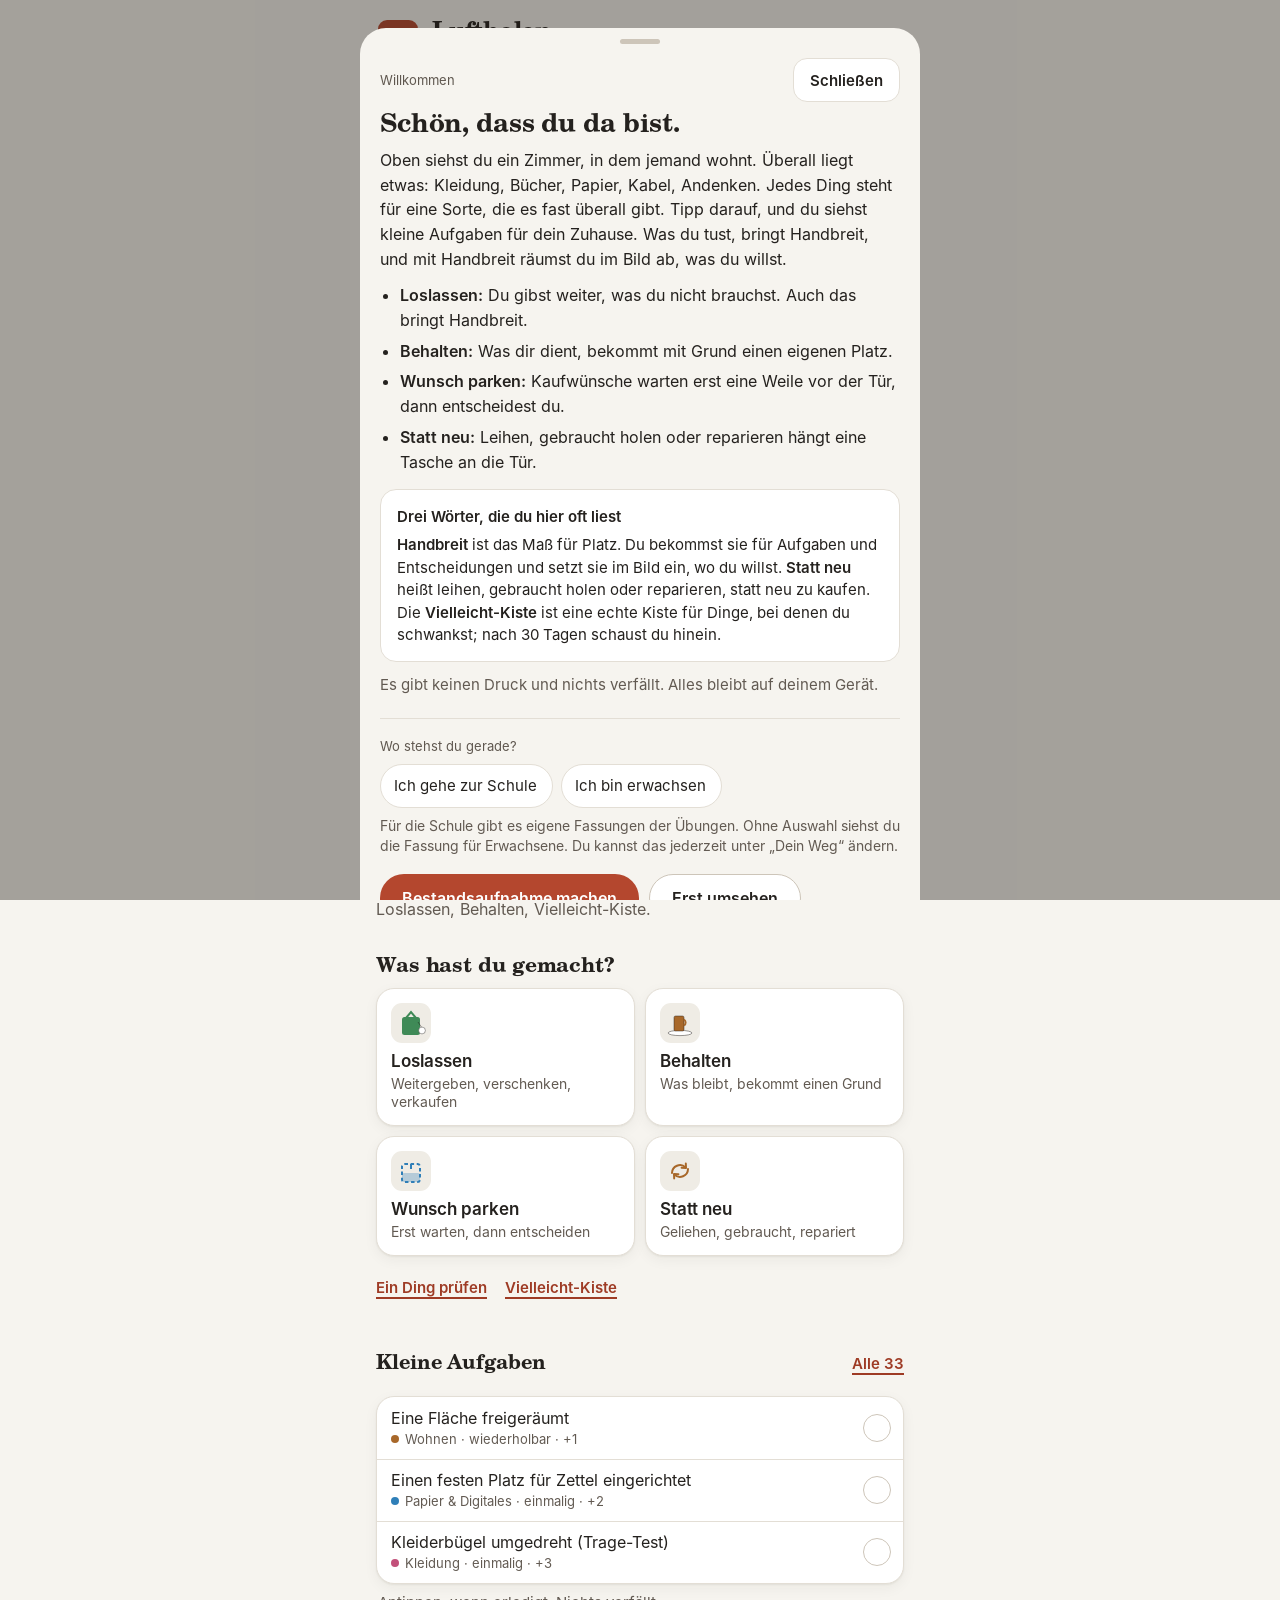
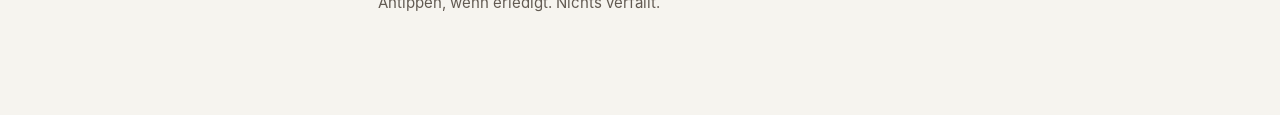
==== commit ca9ecc1a: "Zimmer zeigt vor der Bestandsaufnahme das Ziel, danach zieht der Kram sichtbar ein Co-Authored-By: C" ====
--- a/index.html
+++ b/index.html
@@ -2975,7 +2975,7 @@
 })();
 
 /* ===== Luftholen: Zustand, Logik, Ansichten ===== */
-const BUILD="22.10.2026, 00:54";
+const BUILD="22.10.2026, 01:07";
 const KEY="lichtung-v1";
 try{ history.scrollRestoration="manual" }catch(e){}
 const DAY=864e5;
@@ -3226,26 +3226,39 @@
 function katOffen(){ return KATEGORIEN.filter(k=>katRest(k.id)>0) }
 /* Wer nicht wählen will: alles Bekommene wird in der festen Reihenfolge des Bildes eingesetzt */
 function autoSpend(){ if(!S.settings.auto) return; const G=guthaben(); if(G>0) S.spend.push({k:"_alt",n:G,ts:now(),auto:1}) }
+/* Vor der Bestandsaufnahme zeigt das Bild das Ziel: ein ruhiges Zimmer. Danach zieht der Kram ein (dein Stand gerade). */
+const vorher=()=>!S.check&&!S.spend.length&&weite()===0&&!S.skipCheck;
+function cleanModel(K,BL){ const m=bildModel(210,K,BL,[{k:"_alt",n:210,alt:1}]); m.focus=[]; return m }
+function capt(cv,txt,ms){ const st=cv.parentNode; if(!st) return; st.querySelectorAll(".zverw").forEach(e=>e.remove()); const o=document.createElement("p"); o.className="zverw"; o.setAttribute("aria-live","polite"); o.textContent=txt; st.appendChild(o);
+  if(ms){ setTimeout(()=>o.classList.add("weg"),ms); setTimeout(()=>o.remove(),ms+800) } }
 function mountBild(){
   const cv=$("#bild"); if(!cv) return; autoSpend();
   const R=raum(), K=keepers(), st=stageOf(R);
-  const BL=bagList(), sig={w:R,ns:S.spend.length,k:K.map(k=>k.id).join(","),p:BL.length,s:waiting().length,f:focusKats().join(),c:S.check?S.check.ts:0};
+  const BL=bagList(), V=vorher(), sig={w:R,ns:S.spend.length,k:K.map(k=>k.id).join(","),p:BL.length,s:waiting().length,f:focusKats().join(),c:S.check?S.check.ts:0,v:V?1:0};
   const sh=S.shown;
+  if(V){ const mc=cleanModel(K,BL); mc.delay=0; Bild.mount(cv,mc,null); const ov=$("#hits"); if(ov) ov.innerHTML=""; const zl=$(".zliste"); if(zl) zl.hidden=true; const zp=$(".zhint"); if(zp) zp.remove();
+    capt(cv,"So kann es bei dir aussehen. Die Bestandsaufnahme zeigt, wo du gerade stehst.",0); S.shown=sig; save(); return }
   let from=null;
   // Verwandlung nach einer (neuen) Bestandsaufnahme oder geändertem Schwerpunkt. Ältere Stände ohne f/c gelten als „vorher ohne Schwerpunkt“.
-  const fChange=!!(sh&&(((sh.c||0)!==sig.c&&sig.f)||(sh.f!=null&&sh.f!==sig.f)));
+  // Einzug: nach jeder neuen Bestandsaufnahme (oder wenn man sie überspringt) vom ruhigen Ziel-Zimmer zum Stand gerade
+  const einzug=!!(sh&&(sh.v===1||((sh.c||0)!==sig.c&&sig.c)));
+  const fChange=einzug||!!(sh&&sh.f!=null&&sh.f!==sig.f);
   if(sh&&(sh.w!==R||sh.k!==sig.k||sh.p!==sig.p||fChange)){
     const oldK=K.filter(k=>sh.k.split(",").includes(k.id)), ns=sh.ns==null?S.spend.length:Math.min(sh.ns,S.spend.length);
     const oldSp=sh.w<R?S.spend.slice(0,ns):S.spend, oldR=oldSp.reduce((s,x)=>s+x.n,0);
     from=bildModel(oldR,oldK,BL.slice(BL.length-Math.min(sh.p,sig.p)),oldSp);
     if(fChange) from.focus=sh.f&&(sh.c||0)===sig.c?sh.f.split(","):[];
   }
+  if(einzug){ from=cleanModel(K,BL) }
   const m=bildModel(R,K,BL);
   const newK=from?K.filter(k=>!sh.k.split(",").includes(k.id)):[];
   if(from){ if(newK.length) m.ringKeep=newK[newK.length-1].id; else if(st>stageOf(from.w)) m.ringStage=true }
   m.delay=FADE_DELAY;
   // Neuer Schwerpunkt: langsame, gut sichtbare Verwandlung, das Bild steht dafür oben im Blick
-  if(fChange){ m.delay=900; m.fadeDur=2600; if(scrollY>0) scrollTo({top:0,behavior:"auto"});
+  if(einzug){ m.delay=1100; m.fadeDur=3400; if(scrollY>0) scrollTo({top:0,behavior:"auto"});
+    capt(cv,"So ruhig kann es werden",1000);
+    setTimeout(()=>{ if(cv.isConnected) capt(cv,m.focus.length?"Dein Zimmer gerade. Schwerpunkt: "+m.focus.map(k=>KAT[k].n).join(", "):"Dein Zimmer gerade. Stück für Stück wird es wieder ruhig.",5200) },1300) }
+  else if(fChange){ m.delay=900; m.fadeDur=2600; if(scrollY>0) scrollTo({top:0,behavior:"auto"});
     // Etikett im Bild, damit man den Zusammenhang sieht
     const st=cv.parentNode; if(st&&m.focus.length){ const o=document.createElement("p"); o.className="zverw"; o.setAttribute("aria-live","polite");
       o.textContent="Dein Schwerpunkt: "+m.focus.map(k=>KAT[k].n).join(", "); st.appendChild(o); setTimeout(()=>o.classList.add("weg"),5200); setTimeout(()=>o.remove(),6000) }
@@ -3256,17 +3269,19 @@
     const hintOn=!S.mom["zonen-tipp"]||zHintNow;
     ov.innerHTML=(info.zones||[]).filter(z=>z.dot&&KAT[z.kat]).map(z=>`<button class="zone-hit${hintOn?" zeig":""}" tabindex="-1" data-a="zone" data-v="${z.id}" style="left:${z.hx/Wc*100}%;top:${z.hy/Hc*100}%" aria-label="${esc(KAT[z.kat].n)}, ${esc(ORT[z.id.split("@")[1]]||"im Zimmer")}"></button>`).join("")+info.hits.map(k=>{ const kk=S.keep.find(x=>x.id===k.id)||{};
       return `<button class="ding-hit" data-a="open" data-v="keepview" data-w="${k.id}" style="left:${k.hx/Wc*100}%;top:${k.hy/Hc*100}%;width:${Math.round(k.hr*2)}px;height:${Math.round(k.hr*2)}px" aria-label="${esc(kk.name||k.ding||"Behaltenes Ding")}, ${esc(AREA[k.cat]?AREA[k.cat].n:"")}, ${esc(GRUND[k.why]?GRUND[k.why].n:"bewusst behalten")}"></button>` }).join("") }
+  if(fChange&&ov){ ov.style.transition="opacity .5s"; ov.style.opacity="0"; const zp0=$(".zhint"); if(zp0) zp0.style.visibility="hidden";
+    setTimeout(()=>{ ov.style.opacity="1"; const z=$(".zhint"); if(z) z.style.visibility="" },einzug?5200:3800) }
   const stUp=from&&st>stageOf(from.w);
   S.shown=sig;
   // Liste „Was liegt hier?“: die Kategorien, die im Bild noch etwas haben, je mit ihrer größten Stelle
   const zl=$(".zliste"); if(zl){ const seen=new Set(), F=m.focus||[], Z=(info.zones||[]).filter(z=>KAT[z.kat]&&!seen.has(z.kat)&&seen.add(z.kat)).sort((a,b)=>(F.includes(a.kat)?0:1)-(F.includes(b.kat)?0:1));
     zl.hidden=!Z.length; zl.querySelector(".list").innerHTML=Z.map(z=>`<button class="row" data-a="zone" data-v="${z.id}"><i class="dot ${KAT[z.kat].cat}"></i><span class="t"><b>${esc(KAT[z.kat].n)}</b><span>${F.includes(z.kat)?"Dein Schwerpunkt · ":""}${esc(KAT[z.kat].kurz)}</span></span>${chev}</button>`).join("") }
   const zp=$(".zhint"); if(zp&&!(info.zones||[]).length) zp.remove();
-  if(!S.mom["zonen-tipp"]&&!SH&&(info.zones||[]).length){ S.mom["zonen-tipp"]=now(); zHintNow=true; setTimeout(zHintOff,8000) }
+  if(!S.mom["zonen-tipp"]&&!SH&&(info.zones||[]).length){ S.mom["zonen-tipp"]=now(); zHintNow=true; setTimeout(zHintOff,fChange?13000:8000) }
   // Nach dem Abräumen: die Stelle während der Überblendung markieren
-  if(zMarkNext&&from){ Bild.markGone(from,m,FADE_DELAY) } else if(fChange&&m.focus.length) Bild.markFocus(m,900+2600); zMarkNext=null;
+  if(zMarkNext&&from){ Bild.markGone(from,m,FADE_DELAY) } else if(fChange&&m.focus.length) Bild.markFocus(m,einzug?1100+3400:900+2600); zMarkNext=null;
   save();
-  later(()=>maybeMoment(),fChange?6200:from?(stUp?2600:1500)+FADE_DELAY-250:700);
+  later(()=>maybeMoment(),fChange?7200:from?(stUp?2600:1500)+FADE_DELAY-250:700);
 }
 
 let NXALT=0;
@@ -3294,7 +3309,7 @@
   if(URGENT.includes(eng.m)&&!(S.urgLater===dkey()&&eng.m!=="Zum Anfang")) return `<section class="next" aria-labelledby="nx-t">
     <div class="next-h">${MARK}Zuerst das · ${esc(eng.m)}</div>
     <h3 id="nx-t">${esc(eng.t)}</h3><p>${esc(eng.x)}</p>
-    <div class="next-b"><button class="btn" data-a="${eng.a}" data-v="${eng.v}" data-w="${esc(eng.w||"")}">${esc(eng.b)}</button>${eng.m!=="Zum Anfang"?`<button class="btn quiet" data-a="urg-later">Später</button>`:""}</div></section>`;
+    <div class="next-b"><button class="btn" data-a="${eng.a}" data-v="${eng.v}" data-w="${esc(eng.w||"")}">${esc(eng.b)}</button>${eng.m!=="Zum Anfang"?`<button class="btn quiet" data-a="urg-later">Später</button>`:`<button class="btn quiet" data-a="check-skip">Ohne Bestandsaufnahme starten</button>`}</div></section>`;
   const h=heute(); if(!h) return `<section class="next"><div class="next-h">${MARK}Heute</div><h3 id="nx-t">Im Bild ist alles abgeräumt</h3><p>Was du jetzt tust, hält es so. Parke den nächsten Kaufwunsch, bevor du kaufst.</p><div class="next-b"><button class="btn" data-a="open" data-v="wish">Wunsch parken</button></div></section>`;
   const {k,c,step,cost,G}=h, dots=`<span class="hdots" aria-hidden="true">${[0,1,2].map(i=>`<i class="${i<step?"on":i===step?"cur":""}"></i>`).join("")}</span>`;
   const head=t=>`<div class="next-h">${MARK}<span>${t}</span>${dots}</div>`;
@@ -3340,7 +3355,7 @@
   <button class="stufe" data-a="open" data-v="stufen" aria-label="Stufe ${st+1} von 10: ${esc(S1.n)}. ${G} ${EIN} zum Einsetzen. Alle Stufen ansehen">
     <span class="stufe-kopf"><span class="stufe-n"><small>Stufe ${st+1} von 10</small><b>${esc(S1.n)}</b></span>${st>=9?`<span class="weite">Zimmer frei</span>`:`<span class="weite${G>=1?" voll":""}"><b>${G}</b> ${EIN}</span>`}</span>
     <span class="raster" aria-hidden="true">${STUFEN.map((x,i)=>`<i class="${i<=st?"v":i===st+1?"j":""}"${i===st+1?` style="--p:${Math.max(0,Math.min(100,pct))}%"`:""}></i>`).join("")}</span></button>
-  <p class="stufe-p">${G>=PREIS&&st<9?`<b>Du hast ${hb(G)}.</b> Tipp im Bild auf etwas, das du abräumen willst. Was bleibt, entscheidest du.`:`${esc(S1.x)} ${st>=9?"Handbreit zählen jetzt nur noch für dich. ":""}${S2?`Noch <b>${hb(S2.w-W)}</b> einsetzen bis „${esc(S2.n)}“.`:"Was du jetzt tust, hält es so."}`}${weite()<1&&!S.spend.length?` Handbreit bekommst du für Aufgaben und Entscheidungen: Loslassen, Behalten, Vielleicht-Kiste.`:""}</p>
+  <p class="stufe-p">${vorher()?`So kann dein Zimmer aussehen, wenn du fertig bist. Mach die Bestandsaufnahme, dann siehst du dein Zimmer, wie es gerade ist.`:G>=PREIS&&st<9?`<b>Du hast ${hb(G)}.</b> Tipp im Bild auf etwas, das du abräumen willst. Was bleibt, entscheidest du.`:`${esc(S1.x)} ${st>=9?"Handbreit zählen jetzt nur noch für dich. ":""}${S2?`Noch <b>${hb(S2.w-W)}</b> einsetzen bis „${esc(S2.n)}“.`:"Was du jetzt tust, hält es so."}`}${weite()<1&&!S.spend.length?` Handbreit bekommst du für Aufgaben und Entscheidungen: Loslassen, Behalten, Vielleicht-Kiste.`:""}</p>
   ${st<9?`<details class="zliste" hidden><summary>Was liegt hier?</summary>
     <p class="small muted" style="margin:0 0 6px">Jedes Ding im Bild steht für eine Sorte, die es fast überall gibt. Tipp auf eine, um zu sehen, was du in deinem Zuhause tun kannst.</p>
     <div class="list"></div></details>`:""}
@@ -4153,6 +4168,7 @@
     act("Abgeräumt: "+KAT[k].n+", "+hb(cost)+".",()=>{ S.spend.push({k,z:id,n:cost,ts:now()}) }); render() },
   "heute-go"(){ const h=heute(); if(!h) return; openSheet("timer",String(h.c.min),{cid:h.c.id,end:now()+h.c.min*60000}); timerTick() },
   "fokus-off"(){ S.settings.nofocus=!S.settings.nofocus; save(); render(); toast(S.settings.nofocus?"Schwerpunkt ausgeblendet. Alle Sorten sehen gleich aus.":"Schwerpunkt wird wieder gezeigt.") },
+  "check-skip"(){ S.skipCheck=true; save(); render() },
   "urg-later"(){ S.urgLater=dkey(); save(); render(); const b=document.querySelector(".next .btn"); if(b) b.focus({preventScroll:true}) },
   "heute-alt"(){ S.heute.n=(S.heute.n||0)+1; S.heute.kat=heuteKat(S.heute.n); S.heute.fertig=false; save(); render(); const b=document.querySelector(".heute .btn"); if(b) b.focus({preventScroll:true}) },
   "heute-fertig"(){ S.heute.fertig=true; save(); buzz("ok"); render(); toast("Gut. Alles darf bleiben, das war eine Entscheidung.") },
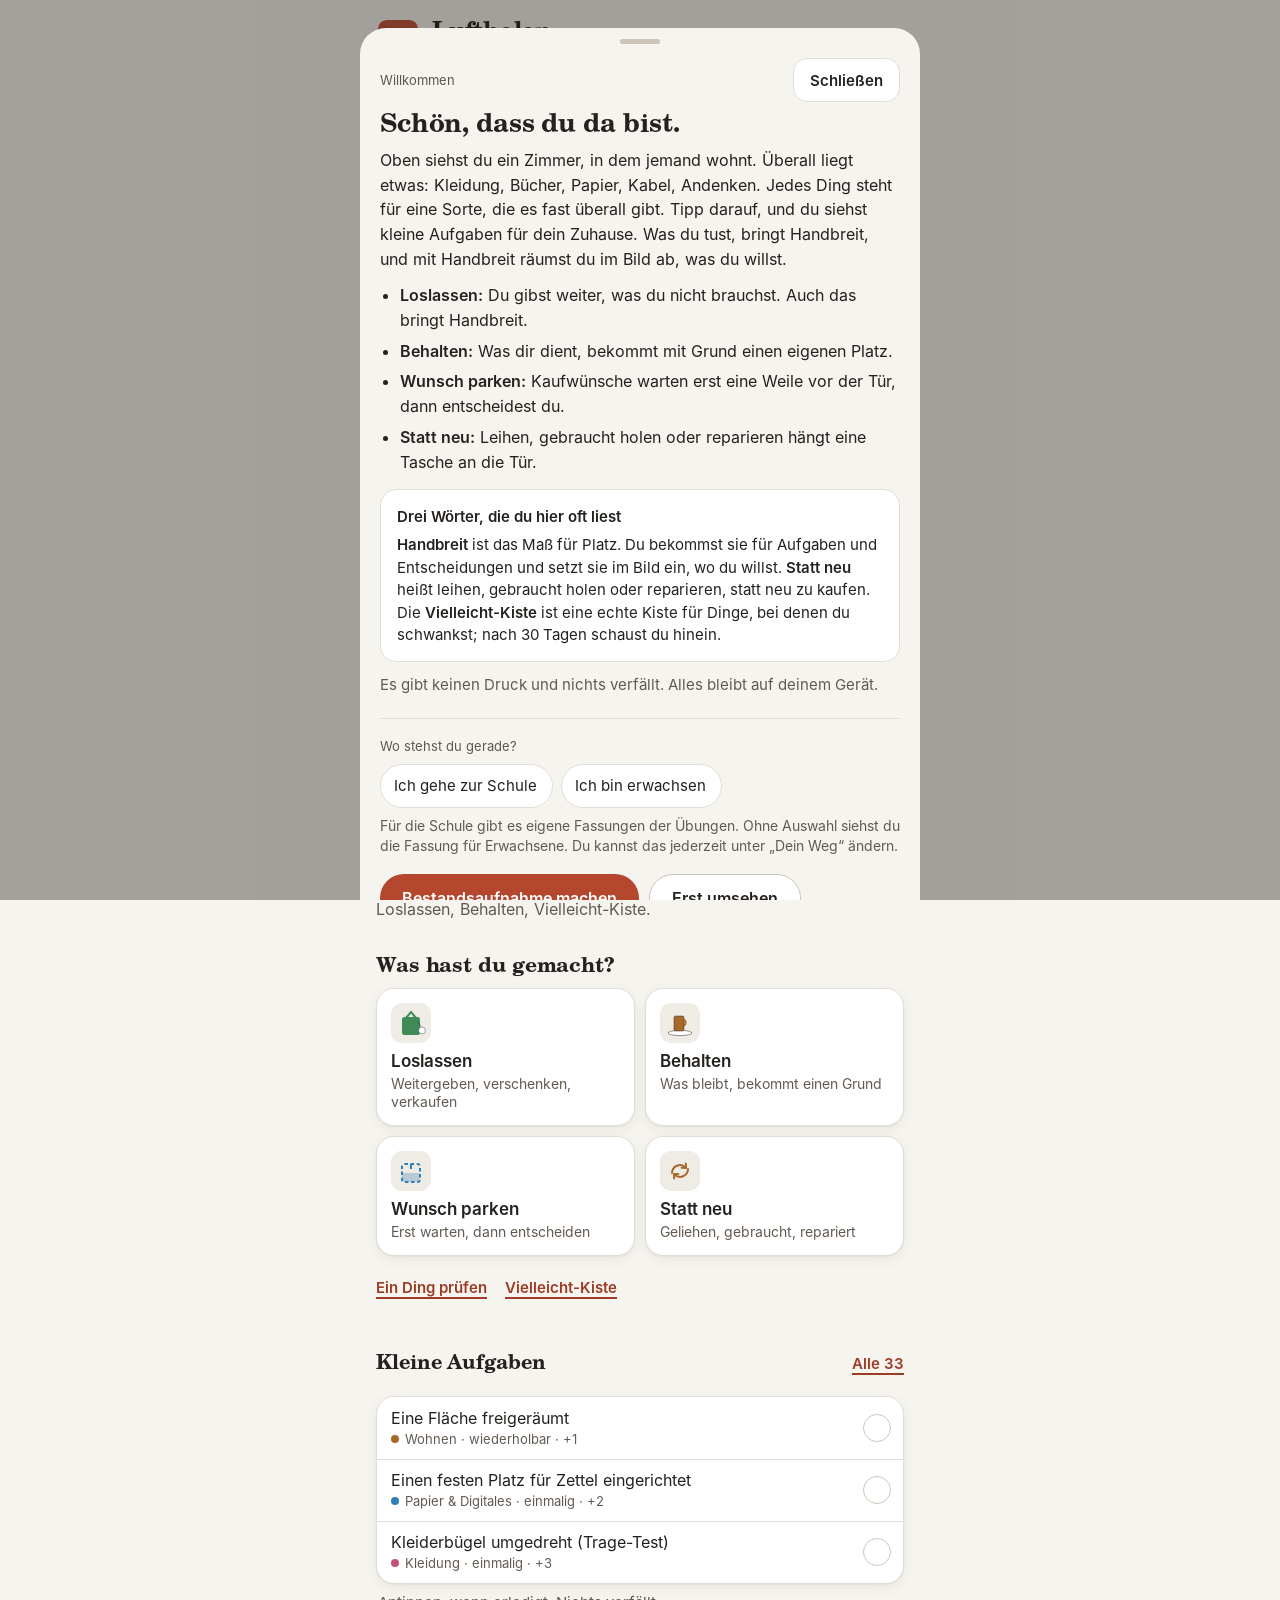
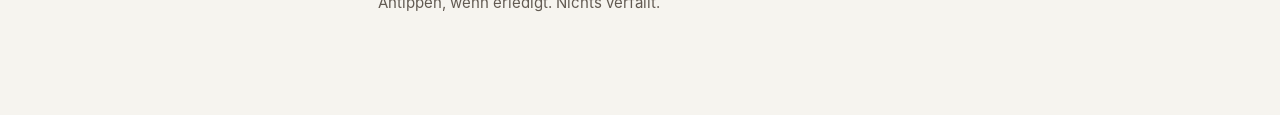
==== commit e5c12c78: "Neues Logo: Bogenfenster mit aufgehender Sonne (Blindtest-Sieger Runde 8) Co-Authored-By: Claude Opu" ====
--- a/index.html
+++ b/index.html
@@ -86,9 +86,8 @@
 :root[data-dark="1"] .logo .lg-bg{fill:#B4472E}
 .logo .lg-a{fill:var(--logo-a)}
 .logo .lg-b{fill:var(--logo-b)}
-.logo .lg-lean{transform-origin:362px 380px;transform-box:view-box}
-.logo.spin .lg-lean{animation:lean .9s cubic-bezier(.2,.8,.2,1)}
-@keyframes lean{0%{transform:rotate(14deg)}55%{transform:rotate(-3deg)}100%{transform:none}}
+.logo.spin .lg-sun{animation:rise 1.1s cubic-bezier(.2,.8,.2,1)}
+@keyframes rise{0%{transform:translateY(90px)}100%{transform:none}}
 .brand{display:flex;flex-direction:column;line-height:1.1;min-width:0;flex:1}
 .wm{font:700 24px/1.05 var(--f-head);letter-spacing:-.01em}
 .sub{font:400 14px/1.25 var(--f-ui);color:var(--muted);margin-top:3px}
@@ -471,7 +470,7 @@
 <div id="app">
   <header class="top">
     <button class="logo" id="logo" data-a="logo" aria-label="Zum Zimmer">
-      <svg viewBox="0 0 512 512" aria-hidden="true"><rect class="lg-bg" width="512" height="512" rx="116"/><g transform="translate(0 -18)"><rect class="lg-a" x="92" y="120" width="82" height="260" rx="12"/><rect class="lg-bg" x="92" y="246" width="82" height="16"/><rect class="lg-a" x="188" y="170" width="74" height="210" rx="12"/><rect class="lg-bg" x="188" y="320" width="74" height="14"/><g class="lg-lean"><g transform="translate(362 380) rotate(-27) translate(0 -190)"><rect class="lg-b" width="76" height="190" rx="12"/><rect class="lg-bg" y="120" width="76" height="14"/></g></g><rect class="lg-a" x="70" y="372" width="372" height="56" rx="14"/></g></svg>
+      <svg viewBox="0 0 512 512" aria-hidden="true"><defs><linearGradient id="lgbg" x1="0" y1="0" x2="0" y2="1"><stop offset="0" stop-color="#C0533A"/><stop offset="1" stop-color="#A84029"/></linearGradient><clipPath id="lgw"><rect x="184" y="150" width="144" height="232"/></clipPath></defs><rect width="512" height="512" rx="114" fill="url(#lgbg)"/><path d="M164 392 V244 A92 92 0 0 1 348 244 V392" fill="none" stroke="#FFF4E6" stroke-width="40" stroke-linejoin="round"/><g clip-path="url(#lgw)"><circle class="lg-sun" cx="256" cy="374" r="72" fill="#F7C548"/></g><rect x="112" y="374" width="288" height="40" rx="20" fill="#FFF4E6"/></svg>
     </button>
     <div class="brand">
       <span class="wm" id="wm">Luftholen</span>
@@ -2975,7 +2974,7 @@
 })();
 
 /* ===== Luftholen: Zustand, Logik, Ansichten ===== */
-const BUILD="22.10.2026, 01:07";
+const BUILD="22.10.2026, 01:16";
 const KEY="lichtung-v1";
 try{ history.scrollRestoration="manual" }catch(e){}
 const DAY=864e5;
